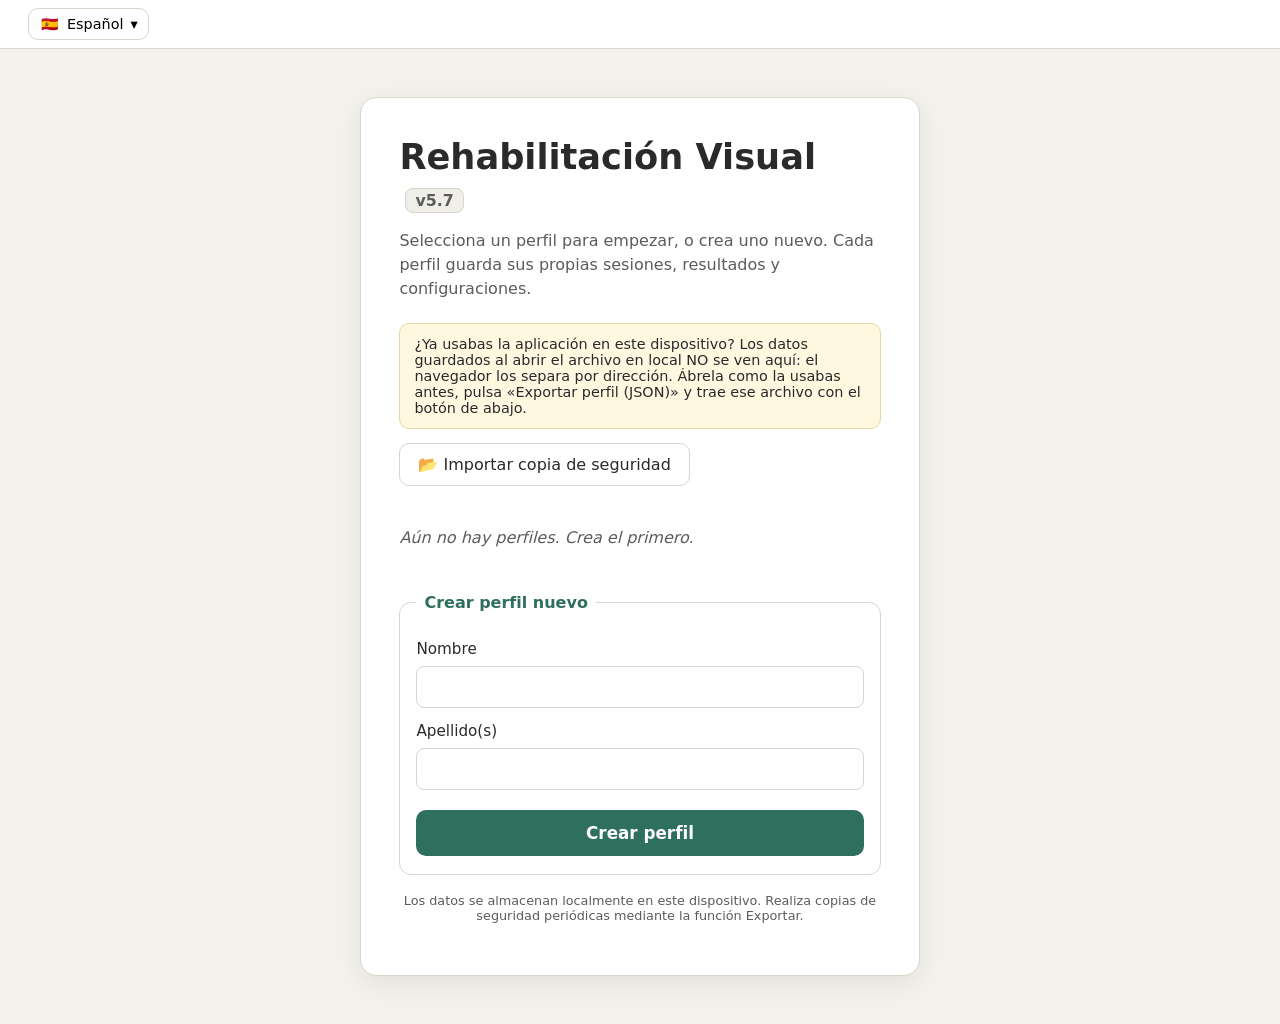
==== index.html @ 8d1050fa "Add files via upload" ====
<!DOCTYPE html>
<html lang="es">
<head>
  <meta charset="UTF-8" />
  <meta name="viewport" content="width=device-width, initial-scale=1.0, maximum-scale=1.0, user-scalable=no" />
  <title>Rehabilitación Visual</title>
  <!-- Instalación como aplicación. Solo tienen efecto si la página se sirve
       desde http(s); con el archivo abierto en local se ignoran sin ruido. -->
  <link rel="manifest" href="manifest.webmanifest" />
  <meta name="theme-color" content="#0f6b53" />
  <meta name="mobile-web-app-capable" content="yes" />
  <meta name="apple-mobile-web-app-capable" content="yes" />
  <link rel="apple-touch-icon" href="icon.svg" />
  <script>
    /* Reportero de errores TEMPRANO: se define antes que el script principal,
       así captura incluso errores de sintaxis de ese script en navegadores
       antiguos y los muestra en pantalla (en el móvil no se ve la consola). */
    window.__showFatal = function (msg) {
      var bar = document.getElementById("err-bar");
      if (!bar) {
        bar = document.createElement("div");
        bar.id = "err-bar";
        bar.style.cssText = "position:fixed;left:0;right:0;bottom:0;z-index:99999;" +
          "background:#c0392b;color:#fff;font:13px system-ui;padding:10px 14px;white-space:pre-wrap";
        (document.body || document.documentElement).appendChild(bar);
      }
      bar.textContent = "Error: " + msg;
    };
    window.onerror = function (message, source, lineno, colno) {
      window.__showFatal(message + " [línea " + lineno + (colno ? ":" + colno : "") + "]");
      return false;
    };
    // Si el JavaScript se ejecuta, retira el aviso "JS desactivado".
    document.addEventListener("DOMContentLoaded", function () {
      var jc = document.getElementById("js-check");
      if (jc && jc.parentNode) jc.parentNode.removeChild(jc);
    });
</script>
  <style>
/* =====================================================================
   Rehabilitación Visual — estilos
   Todo se dimensiona de forma proporcional (vw/vh/%) para adaptarse a
   cualquier resolución o proporción de pantalla, sin píxeles fijos en la
   zona de ejercicio.
   ===================================================================== */

:root {
  /* Fondo claro pero suave, sin iluminación excesiva, para no fatigar la vista */
  --bg-exercise: #ece9e1;
  --bg-ui: #f4f2ec;
  --panel: #ffffff;
  --ink: #2a2a2a;
  --ink-soft: #5c5c5c;
  --accent: #2f6f5e;
  --accent-ink: #ffffff;
  --ok: #2e7d32;
  --fail: #c0392b;
  --border: #d9d5cb;
  --shadow: 0 8px 30px rgba(0, 0, 0, 0.08);
}

* { box-sizing: border-box; }

html, body {
  margin: 0;
  padding: 0;
  height: 100%;
  font-family: system-ui, -apple-system, "Segoe UI", Roboto, sans-serif;
  color: var(--ink);
  background: var(--bg-ui);
  -webkit-tap-highlight-color: transparent;
}

/* ---------- Gestión de pantallas ---------- */
.screen { display: none; min-height: 100vh; }
.screen.active { display: block; }

#screen-config, #screen-result, #screen-history, #screen-detail,
#screen-profiles, #screen-menu, #screen-b2-config, #screen-b2-result,
#screen-b2-history, #screen-b2-detail {
  display: none;
  padding: clamp(16px, 4vw, 48px);
}
#screen-config.active, #screen-result.active,
#screen-history.active, #screen-detail.active,
#screen-profiles.active, #screen-menu.active, #screen-b2-config.active,
#screen-b2-result.active, #screen-b2-history.active, #screen-b2-detail.active {
  display: flex;
  justify-content: center;
  align-items: flex-start;
}

/* ---------- Accesibilidad: foco visible con teclado ---------- */
button:focus-visible, input:focus-visible, select:focus-visible,
.profile-card:focus-visible, .history-row:focus-visible {
  outline: 3px solid var(--accent); outline-offset: 2px;
}

/* ---------- Barra superior con el usuario activo ---------- */
.topbar {
  position: sticky; top: 0; z-index: 20;
  display: flex; justify-content: space-between; align-items: center; gap: 10px;
  padding: 8px clamp(12px, 3vw, 28px);
  background: var(--panel); border-bottom: 1px solid var(--border);
  font-size: 0.92rem;
}
.topbar-actions { display: flex; gap: 8px; }
.topbar-actions .ghost { padding: 7px 12px; font-size: 0.85rem; }

/* ---------- Selector de perfiles ---------- */
.profile-list { display: flex; flex-direction: column; gap: 10px; margin-bottom: 18px; }
.profile-card {
  display: flex; justify-content: space-between; align-items: center; gap: 10px;
  border: 1px solid var(--border); border-radius: 12px; padding: 14px 16px;
  background: #fff; cursor: pointer; transition: background 0.12s;
}
.profile-card:hover { background: #f6f9f7; border-color: var(--accent); }
.profile-card .p-name { font-weight: 700; font-size: 1.05rem; }
.profile-card .p-meta { font-size: 0.78rem; color: var(--ink-soft); }
.profile-card .p-actions { display: flex; gap: 6px; }
.profile-card .p-actions button {
  border: 1px solid var(--border); background: #fff; border-radius: 8px;
  padding: 6px 10px; font-size: 0.9rem;
}
input[type="text"] {
  padding: 11px 12px; border: 1px solid var(--border); border-radius: 8px;
  font-size: 1rem; color: var(--ink); background: #fff; width: 100%;
}
.legacy-notice {
  background: #fff7e0; border: 1px solid #e8d9a0; border-radius: 10px;
  padding: 12px 14px; font-size: 0.9rem; margin-bottom: 14px;
}

/* ---------- Menú de bloques ---------- */
.block-cards { display: grid; grid-template-columns: repeat(auto-fit, minmax(260px, 1fr)); gap: 16px; }
.block-card {
  border: 1px solid var(--border); border-radius: 14px; padding: 18px;
  background: #faf9f5;
}
.block-card h2 { margin: 0 0 6px; }
.block-card h2 small { display: block; font-size: 0.6em; color: var(--accent); font-weight: 600; }
.block-card p { color: var(--ink-soft); font-size: 0.9rem; line-height: 1.45; }

/* ---------- Bloque 2: ejercicio ---------- */
.b2-stage { cursor: default; }
.b2-fixation.cross { background: transparent; border-radius: 0; box-shadow: none; }
.b2-fixation.cross::before, .b2-fixation.cross::after {
  content: ""; position: absolute; background: #111; left: 50%; top: 50%;
  box-shadow: 0 0 0 0.25vmin rgba(255,255,255,0.9);
}
.b2-fixation.cross::before { width: 16%; height: 100%; transform: translate(-50%, -50%); }
.b2-fixation.cross::after  { width: 100%; height: 16%; transform: translate(-50%, -50%); }
.b2-fixation {
  position: absolute; left: 50%; top: 50%; transform: translate(-50%, -50%);
  border-radius: 50%; background: #111; z-index: 2; pointer-events: none;
  box-shadow: 0 0 0 0.5vmin rgba(255,255,255,0.85), 0 0 0 0.8vmin rgba(0,0,0,0.55);
}
.b2-letter {
  position: absolute; transform: translate(-50%, -50%);
  font-weight: 800; color: #1c1c1c; line-height: 1;
  user-select: none; -webkit-user-select: none; cursor: pointer;
  padding: 0.2em; border-radius: 0.25em; z-index: 1;
  font-family: "Segoe UI", Verdana, system-ui, sans-serif;
}
.b2-letter.flash-ok { color: var(--ok); text-decoration: underline; }
.b2-letter.flash-fail { color: var(--fail); }
.b2-written {
  position: absolute; left: 50%; top: 7%; transform: translateX(-50%);
  font-size: clamp(1.2rem, 4vmin, 2.2rem); font-weight: 800; color: var(--accent);
  background: rgba(255,255,255,0.85); border-radius: 10px; padding: 4px 16px;
  z-index: 7; pointer-events: none; letter-spacing: 2px;
}
.b2-controls {
  position: fixed; top: 0; right: 0; z-index: 8;
  display: flex; gap: 6px; padding: 8px;
}
/* La banda del B2 es algo más fina para restar poco espacio a las letras. */
#b2-skip-frame { --frame: clamp(44px, 8vmin, 92px); }
#b2-skip-frame .skip-label { font-size: clamp(0.62rem, 1.5vw, 0.9rem); }
.b2-controls .ghost { padding: 8px 12px; font-size: 0.85rem; opacity: 0.85; }
.b2-hud { z-index: 5; }

/* Teclado en pantalla de la modalidad por voz: respuesta alternativa cuando
   el micrófono no está disponible (imprescindible en móvil, sin teclado). */
.b2-keypad {
  position: fixed; left: 0; right: 0; bottom: 0;
  /* Una sola fila que ocupa TODO el ancho: en apaisado las 27 teclas se
     reparten la pantalla y quedan lo más grandes posible. */
  display: flex; flex-wrap: nowrap; gap: 0.3vw;
  padding: 0.4vh 0.3vw calc(0.4vh + env(safe-area-inset-bottom, 0px));
  background: rgba(255,255,255,0.96);
  border-top: 2px solid var(--border);
  z-index: 6;
}
.b2-keypad button {
  flex: 1 1 0; min-width: 0;          /* reparto exacto del ancho disponible */
  padding: 0.45em 0;
  font-size: min(2.6vw, 6.5vh, 2.4rem);
  font-weight: 800; line-height: 1.1;
  border: 1px solid var(--border); border-radius: 8px;
  background: #fff; color: var(--ink); cursor: pointer;
}
.b2-keypad button:active { background: var(--accent); color: #fff; }

/* Estado del permiso de micrófono y guía para desbloquearlo */
.mic-state {
  display: flex; align-items: center; gap: 8px; font-weight: 700;
  padding: 10px 12px; border-radius: 8px; margin: 10px 0;
  border: 1px solid var(--border); background: #f4f2ec;
}
.mic-state.ok { background: #e7f4ee; border-color: var(--ok); color: var(--ok); }
.mic-state.no { background: #fdeceb; border-color: var(--fail); color: var(--fail); }
.mic-howto {
  background: #fffbe9; border: 1px solid #e2d9b0; border-radius: 8px;
  padding: 12px 14px; margin: 4px 0 10px; font-size: 0.92rem; line-height: 1.55;
}
.mic-howto ol { margin: 8px 0 0; padding-left: 22px; }
.mic-howto li { margin-bottom: 6px; }
.mic-howto b { color: var(--accent); }

/* Informe de diagnóstico del micrófono */
.mic-report {
  white-space: pre-wrap; word-break: break-word; font-size: 0.82rem;
  background: #f4f2ec; border: 1px solid var(--border); border-radius: 8px;
  padding: 10px 12px; margin: 10px 0 0; line-height: 1.5; color: var(--ink);
  max-height: 46vh; overflow: auto;
}

/* Entrenamiento de voz local */
.vt-letter {
  font-size: clamp(3.5rem, 18vmin, 9rem); font-weight: 800; line-height: 1;
  text-align: center; margin: 10px 0 4px; color: var(--ink);
}
.vt-say { text-align: center; font-size: 1.1rem; color: var(--accent); font-weight: 700; }
.vt-state {
  text-align: center; margin: 14px 0; font-size: 1.05rem; min-height: 1.6em;
  font-weight: 600;
}
.vt-state.listen { color: var(--accent); }
.vt-state.saved { color: var(--ok); }
.vt-state.warn { color: var(--fail); }
.vt-level {
  height: 14px; border-radius: 7px; background: var(--border);
  overflow: hidden; margin: 8px auto; max-width: 420px;
}
.vt-level i { display: block; height: 100%; width: 0; background: var(--accent); }
.vt-grid {
  display: flex; flex-wrap: wrap; gap: 6px; justify-content: center; margin: 14px 0;
}
.vt-grid span {
  min-width: 2.1em; padding: 4px 6px; text-align: center; border-radius: 5px;
  border: 1px solid var(--border); font-weight: 700; font-size: 0.9rem;
}
.vt-grid span.done { background: var(--ok); color: #fff; border-color: var(--ok); }
.vt-grid span.cur { outline: 3px solid var(--accent); }


/* ---------- Estadísticas por letra ---------- */
.letter-stats { overflow-x: auto; }
.letter-stats table { width: 100%; border-collapse: collapse; font-size: 0.88rem; }
.letter-stats th, .letter-stats td {
  border-bottom: 1px solid var(--border); padding: 8px 10px; text-align: center;
}
.letter-stats th { color: var(--accent); font-weight: 700; }
.letter-stats td.l { font-weight: 800; font-size: 1.05rem; }

/* ---------- Paneles de UI ---------- */
.panel {
  background: var(--panel);
  border: 1px solid var(--border);
  border-radius: 16px;
  box-shadow: var(--shadow);
  padding: clamp(20px, 3vw, 40px);
  width: 100%;
  max-width: 560px;
}
.panel.wide { max-width: 960px; }

h1 { font-size: clamp(1.6rem, 3vw, 2.2rem); margin: 0 0 0.3em; }
h2 { font-size: clamp(1.4rem, 2.5vw, 1.9rem); margin: 0 0 0.4em; }
h3 { margin: 1.4em 0 0.3em; }
.subtitle { color: var(--ink-soft); line-height: 1.5; margin: 0 0 1.4em; }
.hint-text { color: var(--ink-soft); font-size: 0.8rem; }

fieldset {
  border: 1px solid var(--border);
  border-radius: 12px;
  margin: 0 0 18px;
  padding: 14px 16px 18px;
}
legend { font-weight: 600; padding: 0 8px; color: var(--accent); }

.field { display: flex; flex-direction: column; gap: 8px; margin: 14px 0; }
.field > span { font-size: 0.95rem; }
.field-inline { display: flex; align-items: center; gap: 10px; margin: 12px 0; }

input[type="range"] { width: 100%; accent-color: var(--accent); }
select {
  padding: 10px 12px; border-radius: 8px; border: 1px solid var(--border);
  background: #fff; font-size: 1rem; color: var(--ink);
}
output { font-weight: 600; color: var(--accent); }
kbd {
  background: #efeee9; border: 1px solid var(--border); border-bottom-width: 2px;
  border-radius: 6px; padding: 1px 7px; font-size: 0.85em; font-family: inherit;
}

/* Insignia de versión */
.ver {
  font-size: 0.45em; font-weight: 700; color: var(--ink-soft);
  background: #efeee9; border: 1px solid var(--border); border-radius: 8px;
  padding: 2px 9px; vertical-align: middle; margin-left: 6px; white-space: nowrap;
}

/* Cuenta atrás antes del primer estímulo (da tiempo a fijar la mirada).
   Insignia oscura con número blanco: contrasta con el fondo claro y no se
   confunde con los elementos del ejercicio (cruz/estímulos/letras). */
.countdown {
  position: absolute; left: 50%; top: 24%;
  transform: translate(-50%, -50%);
  width: clamp(84px, 20vmin, 150px); height: clamp(84px, 20vmin, 150px);
  display: flex; align-items: center; justify-content: center;
  border-radius: 50%;
  background: rgba(20, 24, 40, 0.85);
  border: 0.6vmin solid #fff;
  box-shadow: 0 4px 24px rgba(0, 0, 0, 0.35);
  font-size: clamp(2.6rem, 11vmin, 5.5rem); font-weight: 800;
  color: #fff; z-index: 5; pointer-events: none;
}

/* Selector de idioma (botón + panel con buscador) */
.topbar-left { display: flex; align-items: center; gap: 12px; }
.lang-sel { position: relative; }
.lang-btn {
  display: inline-flex; align-items: center; gap: 7px;
  border: 1px solid var(--border); background: #fff; border-radius: 10px;
  padding: 7px 10px; font-size: 0.9rem;
}
.flag { width: 21px; height: 14px; display: inline-flex; align-items: center;
  justify-content: center; font-size: 14px; line-height: 1; }
.flag img { width: 21px; height: 14px; border-radius: 2px; display: block;
  border: 0.5px solid rgba(0,0,0,0.15); }
.lang-panel {
  position: absolute; top: calc(100% + 6px); left: 0; z-index: 50;
  width: min(320px, 86vw); max-height: min(430px, 70vh);
  background: #fff; border: 1px solid var(--border); border-radius: 12px;
  box-shadow: var(--shadow); display: flex; flex-direction: column; overflow: hidden;
}
.lang-search {
  margin: 8px; padding: 9px 12px; border: 1px solid var(--border);
  border-radius: 8px; font-size: 0.95rem;
}
.lang-list { overflow-y: auto; padding: 0 6px 8px; }
.lang-item {
  display: flex; align-items: center; gap: 10px; width: 100%;
  padding: 9px 10px; border: none; background: none; border-radius: 8px;
  font-size: 0.95rem; text-align: left; cursor: pointer;
}
.lang-item:hover, .lang-item.sel { background: #eef5f2; }
.lang-item .li-partial { margin-left: auto; font-size: 0.7rem; color: var(--ink-soft); }

/* Controles de pausa del Bloque 1 (mismos que B2) */
.b1-controls {
  position: fixed; top: 0; right: 0; z-index: 8;
  display: flex; gap: 6px; padding: 8px;
}
.b1-controls .ghost { padding: 8px 12px; font-size: 0.85rem; opacity: 0.85; }

/* Panel de distancia recomendada */
.dist-reco {
  background: linear-gradient(135deg, #eef5f2, #f7faf8);
  border: 1px solid #cfe3db; border-radius: 12px;
  padding: 14px 16px; margin-bottom: 14px;
}
.dist-reco .big {
  font-size: clamp(1.2rem, 3vw, 1.6rem); font-weight: 800; color: var(--accent);
  display: flex; align-items: center; gap: 8px;
}
.dist-reco .fov { margin-top: 4px; font-size: 0.92rem; color: var(--ink); }
.dist-reco .why { margin-top: 6px; font-size: 0.82rem; color: var(--ink-soft); line-height: 1.45; }

/* Selectores de color */
.color-grid {
  display: grid; grid-template-columns: repeat(auto-fit, minmax(120px, 1fr)); gap: 12px;
}
.color-field {
  display: flex; flex-direction: column; align-items: center; gap: 6px;
  font-size: 0.82rem; text-align: center; color: var(--ink-soft);
}
.color-field input[type="color"] {
  width: 100%; height: 42px; border: 1px solid var(--border); border-radius: 8px;
  background: #fff; cursor: pointer; padding: 2px;
}

/* ---------- Botones ---------- */
button { font: inherit; cursor: pointer; border-radius: 10px; }
button.primary {
  background: var(--accent); color: var(--accent-ink); border: none;
  padding: 13px 22px; font-size: 1.05rem; font-weight: 600; width: 100%;
  margin-top: 6px;
}
button.primary:hover { filter: brightness(1.06); }
button.ghost {
  background: #fff; border: 1px solid var(--border); padding: 11px 18px; color: var(--ink);
}
button.ghost:hover { background: #faf9f5; }
button.ghost.danger { color: var(--fail); border-color: #e6c3bd; }
button.link {
  background: none; border: none; color: var(--accent); text-decoration: underline;
  padding: 12px 0 0; width: 100%; font-size: 0.98rem;
}

/* ---------- Zona de ejercicio ---------- */
.stage {
  position: relative;
  width: 100vw;
  height: 100vh;
  background: var(--bg-exercise);
  overflow: hidden;
  touch-action: none;              /* evita scroll/zoom al tocar */
  cursor: none;                    /* ocultamos el cursor del SO: dibujamos el nuestro */
}

/* Figura central: cruz construida con pseudo-elementos; color por variable */
.fixation {
  position: absolute;
  left: 50%; top: 50%;
  transform: translate(-50%, -50%);
  pointer-events: none;
  z-index: 2;
}
.fixation.cross::before,
.fixation.cross::after {
  content: ""; position: absolute; background: var(--fix-color, #000); left: 50%; top: 50%;
}
.fixation.cross::before { width: 14%; height: 100%; transform: translate(-50%, -50%); }
.fixation.cross::after  { width: 100%; height: 14%; transform: translate(-50%, -50%); }
.fixation.dot { background: var(--fix-color, #000); border-radius: 50%; }

/* Estímulos periféricos (persisten hasta el final) */
.stimulus {
  position: absolute;
  transform: translate(-50%, -50%);
  z-index: 1;
  pointer-events: none;
  display: flex; align-items: center; justify-content: center;
}
.stimulus.circle { background: var(--stim-color, #d62828); border-radius: 50%; }
.stimulus.x { color: var(--stim-color, #d62828); font-weight: 700; line-height: 1; }

/* Gomets colocados por el usuario (persisten, opacos) */
.gomet {
  position: absolute;
  transform: translate(-50%, -50%);
  border-radius: 50%;
  background: var(--gomet-color, #1f6feb);
  z-index: 3;
  pointer-events: none;
}

/* Cursor: aro semitransparente que sigue al puntero (solo modo PC) */
.cursor-ring {
  position: absolute;
  transform: translate(-50%, -50%);
  border-radius: 50%;
  border: 0.35vmin solid var(--cursor-color, #ff8c00);
  background: color-mix(in srgb, var(--cursor-color, #ff8c00) 22%, transparent);
  z-index: 4;
  pointer-events: none;
  left: -100px; top: -100px;
}

/* Franja "No la veo": un único marco alrededor de TODO el borde de la pantalla.
   Aparece tras un tiempo y se activa con doble clic / doble toque en cualquier
   punto de la franja. El centro queda libre para marcar si se percibe la X. */
.skip-frame {
  position: fixed; inset: 0; z-index: 2; pointer-events: none;
  --frame: clamp(58px, 12vmin, 128px);
  animation: skip-in 0.28s ease;
}
.skip-edge {
  position: fixed; pointer-events: none;   /* solo visual: el toque lo gestiona el ejercicio */
  color: var(--accent);
  display: flex; align-items: center; justify-content: center;
  background: rgba(255, 255, 255, 0.48);   /* translúcida clara: no oculta los estímulos */
  box-shadow: inset 0 0 0 2px rgba(47, 111, 94, 0.45);
  animation: skip-glow 1.8s ease-in-out infinite;
}
.skip-edge.top    { top: 0;    left: 0; right: 0; height: var(--frame); }
.skip-edge.bottom { bottom: 0; left: 0; right: 0; height: var(--frame); }
.skip-edge.left   { left: 0;  top: var(--frame); bottom: var(--frame); width: var(--frame); }
.skip-edge.right  { right: 0; top: var(--frame); bottom: var(--frame); width: var(--frame); }

.skip-label {
  display: flex; align-items: center; gap: 10px;
  font-weight: 800; letter-spacing: 0.6px; text-transform: uppercase;
  font-size: clamp(0.72rem, 1.8vw, 0.98rem);
  text-shadow: 0 1px 2px rgba(255, 255, 255, 0.8);
}
.skip-ico {
  display: inline-flex; align-items: center; justify-content: center;
  width: 1.7em; height: 1.7em; border-radius: 50%;
  background: rgba(47, 111, 94, 0.12);
  border: 1.5px solid rgba(47, 111, 94, 0.6);
  font-size: 1.05em; font-weight: 700;
}
/* En los laterales el texto se escribe en vertical */
.skip-edge.left .skip-label,
.skip-edge.right .skip-label { writing-mode: vertical-rl; }
.skip-edge.left .skip-label { transform: rotate(180deg); }

@keyframes skip-in { from { opacity: 0; } to { opacity: 1; } }
@keyframes skip-glow {
  0%, 100% { filter: brightness(1); }
  50%      { filter: brightness(1.12); }
}

/* HUD del ejercicio */
.hud {
  position: fixed; left: 0; bottom: 0; width: 100%;
  display: flex; justify-content: space-between; align-items: center;
  padding: 10px clamp(12px, 3vw, 28px);
  font-size: 0.85rem; color: var(--ink-soft);
  background: linear-gradient(to top, rgba(236,233,225,0.95), rgba(236,233,225,0));
  pointer-events: none;
  z-index: 5;
}
#hud-progress { font-weight: 700; color: var(--ink); }

/* Aviso para girar a horizontal antes de empezar (móvil/táctil en vertical) */
.rotate-gate {
  position: fixed; inset: 0; z-index: 8;
  display: flex; align-items: center; justify-content: center;
  background: var(--bg-ui); padding: 24px;
}
.rotate-card {
  background: var(--panel); border: 1px solid var(--border); border-radius: 16px;
  box-shadow: var(--shadow); padding: 28px 24px; max-width: 420px; text-align: center;
}
.rotate-ico {
  font-size: 3rem; color: var(--accent); line-height: 1;
  animation: rotate-spin 2.4s ease-in-out infinite;
}
@keyframes rotate-spin { 0%,70%,100% { transform: rotate(0); } 85% { transform: rotate(90deg); } }
.rotate-card h2 { margin: 12px 0 6px; }
.rotate-card p { color: var(--ink-soft); line-height: 1.5; margin: 0 0 18px; }
.rotate-actions { display: flex; gap: 10px; justify-content: center; flex-wrap: wrap; }

.cam-preview {
  position: fixed; right: 14px; top: 14px;
  width: clamp(120px, 18vw, 220px); aspect-ratio: 4/3;
  border-radius: 10px; border: 2px solid #fff; box-shadow: var(--shadow);
  object-fit: cover; z-index: 7; background: #000;
}
.hidden { display: none !important; }

/* ---------- Dashboard (resultado y detalle) ---------- */
.dash-stats {
  display: grid; grid-template-columns: repeat(auto-fit, minmax(120px, 1fr));
  gap: 12px; margin-bottom: 18px;
}
.stat-card {
  background: #faf9f5; border: 1px solid var(--border); border-radius: 12px;
  padding: 14px 16px; text-align: center;
}
.stat-card .num { font-size: 1.5rem; font-weight: 700; color: var(--accent); }
.stat-card .lbl { font-size: 0.78rem; color: var(--ink-soft); }

.dash-map {
  position: relative; width: 100%; aspect-ratio: 16 / 9;
  border: 1px solid var(--border); border-radius: 12px; overflow: hidden;
  margin-bottom: 8px;
}
.dash-map svg { position: absolute; inset: 0; width: 100%; height: 100%; }
.dash-map .map-center {
  position: absolute; left: 50%; top: 50%; transform: translate(-50%,-50%);
  width: 3%; aspect-ratio: 1; pointer-events: none; z-index: 3;
}
.dash-map .map-center.cross::before, .dash-map .map-center.cross::after {
  content:""; position:absolute; background: var(--fix-color,#000); left:50%; top:50%;
}
.dash-map .map-center.cross::before { width:16%; height:100%; transform:translate(-50%,-50%); }
.dash-map .map-center.cross::after  { width:100%; height:16%; transform:translate(-50%,-50%); }
.dash-map .map-center.dot { border-radius:50%; background: var(--fix-color,#000); }

.map-stim, .map-gomet {
  position: absolute; transform: translate(-50%,-50%);
  display:flex; align-items:center; justify-content:center;
  font-size: clamp(0.55rem, 1.3vw, 0.85rem); font-weight: 700;
}
.map-stim { z-index: 2; }
.map-stim.x { color: var(--stim-color,#d62828); }
.map-stim.circle { width: 2.6%; aspect-ratio:1; border-radius:50%; background: var(--stim-color,#d62828); }
.map-gomet {
  z-index: 4; width: 3.4%; aspect-ratio:1; border-radius:50%;
  background: color-mix(in srgb, var(--gomet-color,#1f6feb) 80%, transparent);
  border: 1.5px solid #fff; cursor: pointer; color:#fff;
}
.map-line { stroke-width: 0.5; fill: none; }
.map-line.ok { stroke: var(--ok); }
.map-line.fail { stroke: var(--fail); }
.legend { display:flex; flex-wrap:wrap; gap:14px; font-size:0.82rem; color:var(--ink-soft); margin:6px 0 18px; }
.legend span { display:inline-flex; align-items:center; gap:6px; }
.swatch { width:12px; height:12px; border-radius:3px; display:inline-block; }

.review-actions { display: flex; flex-wrap: wrap; gap: 10px; margin-top: 8px; }
.review-actions .primary { width: auto; flex: 1 1 180px; }

/* ---------- Historial ---------- */
.history-summary {
  display: grid; grid-template-columns: repeat(auto-fit, minmax(130px, 1fr));
  gap: 12px; margin-bottom: 18px;
}
.chart-wrap { width: 100%; overflow-x: auto; }
#evolution-chart { width: 100%; height: auto; max-width: 100%; }

.error-heatmap {
  position: relative; width: 100%; aspect-ratio: 16 / 9;
  border: 1px solid var(--border); border-radius: 12px; overflow: hidden;
  background: #faf9f5; display: grid;
}
.heat-cell { border: 0.5px solid rgba(0,0,0,0.04); }

/* Selector de mapa (acumulado / sesión) */
.heat-toggle { display: flex; flex-wrap: wrap; gap: 8px; margin: 8px 0 10px; }
.seg {
  border: 1px solid var(--border); background: #fff; color: var(--ink);
  padding: 8px 14px; border-radius: 8px; font-size: 0.9rem; font-weight: 600;
}
.seg.active { background: var(--accent); color: #fff; border-color: var(--accent); }
.heatmap-pair { display: grid; grid-template-columns: 1fr 1fr; gap: 14px; }
.heatmap-cap { font-size: 0.85rem; color: var(--ink-soft); font-weight: 600; margin-bottom: 6px; }
@media (max-width: 560px) { .heatmap-pair { grid-template-columns: 1fr; } }

.history-list { margin-top: 8px; }
.history-row {
  display: flex; justify-content: space-between; align-items: center; gap: 12px;
  padding: 12px 12px; border: 1px solid var(--border); border-radius: 10px;
  margin-bottom: 8px; font-size: 0.92rem; cursor: pointer; background:#fff;
  transition: background 0.12s;
}
.history-row:hover { background: #f6f9f7; border-color: var(--accent); }
.history-row .pct { font-weight: 700; }
.history-row .go { color: var(--accent); font-size: 0.85rem; }
.history-row .row-del {
  border: 1px solid #e6c3bd; background: #fff; color: var(--fail);
  border-radius: 8px; padding: 6px 10px; font-size: 0.9rem; line-height: 1;
}
.history-row .row-del:hover { background: #fbecea; }
.empty { color: var(--ink-soft); font-style: italic; padding: 12px 0; }

</style>
</head>
<body>
  <!-- Aviso que solo permanece visible si el navegador NO ejecuta JavaScript
       (p. ej. al abrir el archivo con un visor en lugar de con Chrome). -->
  <div id="js-check" style="position:fixed;left:0;right:0;top:0;z-index:99999;background:#b8860b;color:#fff;font:14px system-ui;padding:12px 16px;">
    ⚠ Este visor no está ejecutando JavaScript. Abre el archivo <b>index.html</b> con <b>Google Chrome</b> (Menú ⋮ → “Abrir con” → Chrome).
  </div>

  <!-- ===================== BARRA SUPERIOR (usuario activo) ===================== -->
  <header id="topbar" class="topbar hidden">
    <span class="topbar-left">
      <span id="lang-sel" class="lang-sel">
        <button type="button" id="lang-btn" class="lang-btn" aria-haspopup="listbox">
          <span id="lang-cur-flag" class="flag"></span>
          <span id="lang-cur-name">Español</span> ▾
        </button>
        <div id="lang-panel" class="lang-panel hidden" role="listbox">
          <input type="text" id="lang-search" class="lang-search" data-i18n-ph="lang.search" placeholder="Buscar idioma…" autocomplete="off" />
          <div id="lang-list" class="lang-list"></div>
        </div>
      </span>
      <span class="topbar-user" id="topbar-user">👤 <b id="topbar-name">—</b></span>
    </span>
    <span class="topbar-actions" id="topbar-actions">
      <button type="button" id="topbar-menu" class="ghost" data-i18n="nav.menu">Menú</button>
      <button type="button" id="topbar-switch" class="ghost" data-i18n="nav.switch">Cambiar de usuario</button>
    </span>
  </header>

  <!-- ===================== PANTALLA: SELECTOR DE PERFILES ===================== -->
  <section id="screen-profiles" class="screen active">
    <div class="panel">
      <h1>Rehabilitación Visual <span class="ver">v5.7</span></h1>
      <p class="subtitle">Selecciona un perfil para empezar, o crea uno nuevo.
        Cada perfil guarda sus propias sesiones, resultados y configuraciones.</p>
      <div id="legacy-notice" class="legacy-notice hidden"></div>
      <div id="restore-box" class="legacy-notice hidden"></div>
      <div class="review-actions" style="margin-bottom:14px">
        <button type="button" id="pf-import" class="ghost">📂 Importar copia de seguridad</button>
      </div>
      <div id="profile-list" class="profile-list"></div>
      <fieldset>
        <legend>Crear perfil nuevo</legend>
        <form id="profile-form">
          <label class="field"><span>Nombre</span>
            <input type="text" id="pf-first" required maxlength="40" autocomplete="off" /></label>
          <label class="field"><span>Apellido(s)</span>
            <input type="text" id="pf-last" required maxlength="60" autocomplete="off" /></label>
          <button type="submit" class="primary">Crear perfil</button>
        </form>
      </fieldset>
      <p class="hint-text" style="text-align:center">Los datos se almacenan localmente en este
        dispositivo. Realiza copias de seguridad periódicas mediante la función Exportar.</p>
    </div>
  </section>

  <!-- ===================== PANTALLA: MENÚ DE BLOQUES ===================== -->
  <section id="screen-menu" class="screen">
    <div class="panel wide">
      <h1>Menú de ejercicios</h1>
      <p class="subtitle" id="menu-greeting"></p>
      <div id="menu-overview" class="history-summary"></div>
      <div class="block-cards">
        <div class="block-card">
          <h2>Bloque 1 <small>Estímulos y gomets</small></h2>
          <p>Fija la mirada en la figura central y marca los estímulos periféricos
             (X o puntos) con clic o toque.</p>
          <div class="review-actions">
            <button type="button" id="menu-b1-start" class="primary">Configurar y comenzar</button>
            <button type="button" id="menu-b1-history" class="ghost">Historial</button>
          </div>
        </div>
        <div class="block-card">
          <h2>Bloque 2 <small>Letras</small></h2>
          <p>Mantén la mirada en el punto central y localiza letras por la pantalla:
             búsqueda de letras o formación de palabras, con instrucción por voz.</p>
          <div class="review-actions">
            <button type="button" id="menu-b2-start" class="primary">Configurar y comenzar</button>
            <button type="button" id="menu-b2-history" class="ghost">Historial</button>
          </div>
        </div>
      </div>
      <div class="review-actions" style="margin-top:18px">
        <button type="button" id="menu-export" class="ghost">Exportar perfil (JSON)</button>
        <button type="button" id="menu-import" class="ghost">Importar copia</button>
        <button type="button" id="menu-switch" class="ghost">Cambiar de usuario</button>
      </div>
      <p class="hint-text" style="text-align:center;margin-top:14px">Los datos se almacenan
        localmente en este dispositivo. Estos ejercicios no constituyen un diagnóstico clínico.</p>
    </div>
  </section>

  <!-- ===================== PANTALLA: CONFIGURACIÓN (BLOQUE 1) ===================== -->
  <section id="screen-config" class="screen">
    <div class="panel">
      <h1>Bloque 1 <span class="ver">Estímulos y gomets</span></h1>
      <p class="subtitle">
        Fija la mirada en la figura central. Cuando percibas un estímulo en la
        periferia, márcalo: en PC con un <strong>clic</strong> y en pantallas
        táctiles <strong>tocando</strong> el lugar. Aparecerá un círculo (gomet
        digital) y pasarás al siguiente estímulo.
      </p>

      <form id="config-form">
        <fieldset>
          <legend>Distancia de uso recomendada</legend>
          <div id="dist-reco" class="dist-reco"></div>
          <label class="field">
            <span>Diagonal real de tu pantalla: <output id="out-screen-diag">—</output> ″</span>
            <input type="range" id="cfg-screen-diag" min="3" max="32" step="0.1" value="6.5" />
            <small class="hint-text">Detectada de forma aproximada. <b>Ajústala</b> al tamaño real de tu pantalla (en pulgadas) para que la recomendación sea precisa.</small>
          </label>
        </fieldset>

        <fieldset>
          <legend>Estímulos</legend>

          <label class="field">
            <span>Número de estímulos: <output id="out-count">15</output></span>
            <input type="range" id="cfg-count" min="1" max="60" value="15" />
          </label>

          <label class="field">
            <span>Forma del estímulo</span>
            <select id="cfg-stim-shape">
              <option value="x">Equis (✕)</option>
              <option value="circle">Círculo de control</option>
            </select>
          </label>

          <label class="field">
            <span>Tamaño del estímulo: <output id="out-stim-size">4.0</output>%</span>
            <input type="range" id="cfg-stim-size" min="1" max="12" step="0.5" value="4" />
          </label>

          <label class="field">
            <span>Área de aparición, desde el centro: <output id="out-rad-min">0</output>%</span>
            <input type="range" id="cfg-rad-min" min="0" max="85" step="5" value="0" />
          </label>

          <label class="field">
            <span>Área de aparición, hasta la periferia: <output id="out-rad-max">100</output>%</span>
            <input type="range" id="cfg-rad-max" min="15" max="100" step="5" value="100" />
            <small class="hint-text">Anillo de trabajo: 0 % es el punto de fijación y 100 % el extremo
              de la pantalla. Se conserva siempre una anchura mínima del 15 % para que quepan todos
              los estímulos.</small>
          </label>
        </fieldset>

        <fieldset>
          <legend>Figura central (punto de fijación)</legend>

          <label class="field">
            <span>Forma central</span>
            <select id="cfg-center-shape">
              <option value="cross">Cruz</option>
              <option value="dot">Punto</option>
            </select>
          </label>

          <label class="field">
            <span>Tamaño de la figura central: <output id="out-center-size">5.0</output>%</span>
            <input type="range" id="cfg-center-size" min="1" max="15" step="0.5" value="5" />
          </label>
        </fieldset>

        <fieldset>
          <legend>Colores</legend>
          <div class="color-grid">
            <label class="color-field">
              <input type="color" id="cfg-color-center" value="#000000" />
              <span>Figura central</span>
            </label>
            <label class="color-field">
              <input type="color" id="cfg-color-stim" value="#d62828" />
              <span>Estímulo (X/círculo)</span>
            </label>
            <label class="color-field">
              <input type="color" id="cfg-color-gomet" value="#1f6feb" />
              <span>Gomet (tu marca)</span>
            </label>
            <label class="color-field">
              <input type="color" id="cfg-color-cursor" value="#ff8c00" />
              <span>Cursor</span>
            </label>
          </div>
        </fieldset>

        <fieldset>
          <legend>Interacción y marcado</legend>

          <label class="field">
            <span>Modo de interacción</span>
            <select id="cfg-mode">
              <option value="auto">Automático (detectar dispositivo)</option>
              <option value="pc">PC / ratón (cursor + clic)</option>
              <option value="touch">Táctil (tocar con el dedo)</option>
            </select>
          </label>

          <label class="field">
            <span>Exigencia de precisión: <output id="out-tolerance">Normal</output></span>
            <input type="range" id="cfg-tolerance" min="0.5" max="2.5" step="0.1" value="1.0" />
            <small class="hint-text">A mayor exigencia, menos margen entre tu marca y el estímulo para contar como acierto.</small>
          </label>

          <label class="field">
            <span>Tiempo de visualización tras marcar: <output id="out-view-time">1.5</output> s</span>
            <input type="range" id="cfg-view-time" min="0.3" max="5" step="0.1" value="1.5" />
            <small class="hint-text">Tras tu marca, la X y tu gomet siguen visibles este tiempo (para ver el resultado y retirar la mano) y luego desaparecen para dar paso a la siguiente.</small>
          </label>

          <label class="field">
            <span>Aparición aleatoria del estímulo: hasta <output id="out-isi">1.0</output> s</span>
            <input type="range" id="cfg-isi" min="0" max="3" step="0.1" value="1.0" />
            <small class="hint-text">El siguiente estímulo tarda un tiempo aleatorio en aparecer (0,3 – máx.), para evitar respuestas rítmicas por anticipación. 0 = aparición inmediata.</small>
          </label>

          <label class="field">
            <span>Mostrar franja “No la veo” tras: <output id="out-skip-delay">4</output> s</span>
            <input type="range" id="cfg-skip-delay" min="1" max="15" step="1" value="4" />
            <small class="hint-text">Aparece una franja alrededor de todo el borde de la pantalla; se activa con doble clic / doble toque en cualquier punto de ella.</small>
          </label>
        </fieldset>

        <fieldset>
          <legend>Opciones</legend>
          <label class="field-inline">
            <input type="checkbox" id="cfg-sound" checked />
            <span>Señal acústica de feedback (acierto / fallo)</span>
          </label>
          <label class="field-inline">
            <input type="checkbox" id="cfg-vibrate" checked />
            <span>Vibración de feedback (en móviles compatibles)</span>
          </label>
          <label class="field-inline">
            <input type="checkbox" id="cfg-adaptive" checked />
            <span>Adaptativo: reforzar zonas con más fallos</span>
          </label>
          <label class="field-inline">
            <input type="checkbox" id="cfg-camera" />
            <span>Supervisión por cámara (vista previa)</span>
          </label>
        </fieldset>

        <button type="submit" class="primary">Comenzar sesión</button>
      </form>

      <button type="button" id="btn-history" class="link">Ver historial y evolución</button>
      <button type="button" id="btn-b1-menu" class="link">Volver al menú</button>
    </div>
  </section>

  <!-- ===================== PANTALLA: EJERCICIO ===================== -->
  <section id="screen-exercise" class="screen">
    <div id="stage" class="stage">
      <!-- figura central, estímulos y gomets se inyectan aquí -->
      <div id="cursor-ring" class="cursor-ring hidden"></div>
      <div id="countdown" class="countdown hidden"></div>
    </div>
    <div id="skip-frame" class="skip-frame hidden" aria-label="No la veo">
      <div class="skip-edge top"><span class="skip-label"><span class="skip-ico">⊘</span>No la veo · doble toque</span></div>
      <div class="skip-edge bottom"><span class="skip-label"><span class="skip-ico">⊘</span>No la veo · doble toque</span></div>
      <div class="skip-edge left"><span class="skip-label"><span class="skip-ico">⊘</span>No la veo · doble toque</span></div>
      <div class="skip-edge right"><span class="skip-label"><span class="skip-ico">⊘</span>No la veo · doble toque</span></div>
    </div>
    <div class="b1-controls">
      <button type="button" id="b1-pause-btn" class="ghost">⏸ <span data-i18n="ex.pause">Pausa</span></button>
      <button type="button" id="b1-finish-btn" class="ghost danger">✕ <span data-i18n="ex.finish">Finalizar</span></button>
    </div>
    <div id="b1-pause-overlay" class="rotate-gate hidden">
      <div class="rotate-card">
        <div class="rotate-ico">⏸</div>
        <h2 data-i18n="ex.pausedTitle">Sesión en pausa</h2>
        <p data-i18n="ex.pausedText">Los tiempos están detenidos. Reanuda cuando estés preparado.</p>
        <div class="rotate-actions">
          <button type="button" id="b1-resume" class="primary">▶ <span data-i18n="ex.resume">Reanudar</span></button>
        </div>
      </div>
    </div>
    <div id="exercise-hud" class="hud">
      <span id="hud-progress">0 / 0</span>
      <span class="hud-hint" id="hud-hint">Marca el estímulo que percibas · <kbd>Esc</kbd> salir</span>
    </div>
    <video id="cam-preview" class="cam-preview hidden" autoplay muted playsinline></video>
    <div id="rotate-gate" class="rotate-gate hidden">
      <div class="rotate-card">
        <div class="rotate-ico">⟳</div>
        <h2>Gira el dispositivo a horizontal</h2>
        <p>Para evaluar el máximo campo visual, coloca el dispositivo en posición
           <b>horizontal</b>. La prueba empezará automáticamente al girarlo.</p>
        <div class="rotate-actions">
          <button type="button" id="btn-rotate-cancel" class="ghost">Cancelar</button>
        </div>
      </div>
    </div>
  </section>

  <!-- ===================== PANTALLA: RESULTADO (dashboard editable) ===================== -->
  <section id="screen-result" class="screen">
    <div class="panel wide">
      <h2>Resultado de la sesión</h2>
      <p class="subtitle">
        Puntuación automática según la distancia entre tu marca y cada estímulo.
        Puedes <strong>corregir</strong> cualquier juicio tocando su línea en el mapa.
      </p>
      <div id="result-dashboard"></div>
      <h3>Mapa de fallos</h3>
      <div class="heat-toggle" id="result-heat-toggle">
        <button type="button" class="seg" data-mode="one">Esta sesión</button>
        <button type="button" class="seg" data-mode="acc">Acumulado</button>
      </div>
      <div id="result-heatmap" class="error-heatmap"></div>
      <div class="review-actions">
        <button type="button" id="btn-discard" class="ghost danger">Descartar</button>
        <button type="button" id="btn-save-session" class="primary">Guardar resultados</button>
      </div>
    </div>
  </section>

  <!-- ===================== PANTALLA: HISTORIAL ===================== -->
  <section id="screen-history" class="screen">
    <div class="panel wide">
      <h2>Historial y evolución</h2>
      <div id="history-summary" class="history-summary"></div>
      <div class="chart-wrap">
        <canvas id="evolution-chart" width="800" height="280"></canvas>
      </div>
      <h3>Mapa de fallos</h3>
      <div class="heat-toggle" id="hist-heat-toggle">
        <button type="button" class="seg" data-mode="acc">Acumulado (todas)</button>
        <button type="button" class="seg" data-mode="last">Última sesión</button>
      </div>
      <p class="subtitle">Las zonas más oscuras concentran más fallos.</p>
      <div id="error-heatmap" class="error-heatmap"></div>
      <h3>Sesiones (selecciona una para ver su dashboard)</h3>
      <div id="history-list" class="history-list"></div>
      <div class="review-actions">
        <button type="button" id="btn-export" class="ghost">Exportar JSON</button>
        <button type="button" id="btn-export-csv" class="ghost">Exportar CSV</button>
        <button type="button" id="btn-import" class="ghost">Importar datos</button>
        <button type="button" id="btn-clear" class="ghost danger">Borrar historial</button>
        <button type="button" id="btn-back-config" class="primary">Volver al inicio</button>
        <input type="file" id="import-file" accept=".json,application/json" class="hidden" />
      </div>
    </div>
  </section>

  <!-- ===================== PANTALLA: DETALLE DE SESIÓN (dashboard histórico) ===================== -->
  <section id="screen-detail" class="screen">
    <div class="panel wide">
      <h2 id="detail-title">Dashboard de la sesión</h2>
      <p class="subtitle" id="detail-subtitle"></p>
      <div id="detail-dashboard"></div>
      <h3>Evolución del tiempo medio de respuesta</h3>
      <p class="subtitle">Tiempo medio por sesión, desde la primera hasta esta sesión.</p>
      <div class="chart-wrap"><canvas id="detail-time-chart" width="800" height="240"></canvas></div>
      <h3>Mapa de fallos</h3>
      <div class="heatmap-pair">
        <div>
          <div class="heatmap-cap">Esta sesión</div>
          <div id="detail-heat-one" class="error-heatmap"></div>
        </div>
        <div>
          <div class="heatmap-cap">Acumulado hasta esta sesión</div>
          <div id="detail-heat-acc" class="error-heatmap"></div>
        </div>
      </div>
      <div class="review-actions">
        <button type="button" id="btn-detail-export" class="ghost">Exportar sesión (JSON)</button>
        <button type="button" id="btn-detail-back" class="primary">Volver al historial</button>
      </div>
    </div>
  </section>

  <!-- ===================== BLOQUE 2: CONFIGURACIÓN ===================== -->
  <section id="screen-b2-config" class="screen">
    <div class="panel">
      <h1>Bloque 2 <span class="ver">Letras</span></h1>
      <p class="subtitle">Mantén la mirada en el punto central. Localiza y selecciona las
        letras utilizando la visión periférica y los movimientos de exploración indicados
        por tu profesional.</p>

      <form id="b2-config-form">
        <fieldset>
          <legend>Modalidad y nivel</legend>
          <label class="field"><span>Modalidad</span>
            <select id="b2-mode">
              <option value="letter-search">Localizar letra (instrucción por voz)</option>
              <option value="word-sequence">Formar palabra (letra a letra)</option>
              <option value="voice-letter">Decir la letra en voz alta (micrófono)</option>
            </select></label>
          <label class="field"><span>Nivel predefinido</span>
            <select id="b2-preset">
              <option value="custom">Personalizado</option>
              <option value="easy">Inicial</option>
              <option value="mid" selected>Intermedio</option>
              <option value="hard">Avanzado</option>
            </select></label>
          <label class="field"><span id="b2-count-label">Número de objetivos: <output id="b2-out-count">10</output></span>
            <input type="range" id="b2-count" min="1" max="27" value="10" /></label>
        </fieldset>

        <fieldset>
          <legend>Letras</legend>
          <label class="field"><span>Letras visibles en pantalla: <output id="b2-out-visible">18</output></span>
            <input type="range" id="b2-visible" min="6" max="27" value="18" /></label>
          <label class="field"><span>Mayúsculas / minúsculas</span>
            <select id="b2-case">
              <option value="upper">Mayúsculas</option>
              <option value="lower">Minúsculas</option>
              <option value="mixed">Mezcladas</option>
            </select></label>
          <label class="field-inline"><input type="checkbox" id="b2-enye" checked />
            <span>Incluir la letra Ñ</span></label>
          <label class="field-inline"><input type="checkbox" id="b2-reshuffle" />
            <span>Reorganizar las letras tras cada intento</span></label>
        </fieldset>

        <fieldset>
          <legend>Tamaños (progresión radial)</legend>
          <label class="field"><span>Tamaño mínimo (centro): <output id="b2-out-min">2.5</output>%</span>
            <input type="range" id="b2-min-size" min="1.5" max="6" step="0.1" value="2.5" /></label>
          <label class="field"><span>Tamaño máximo (periferia): <output id="b2-out-max">7.0</output>%</span>
            <input type="range" id="b2-max-size" min="3" max="14" step="0.5" value="7" /></label>
          <label class="field"><span>Intensidad de la progresión: <output id="b2-out-exp">1.0</output></span>
            <input type="range" id="b2-exp" min="0.5" max="2" step="0.1" value="1" />
            <small class="hint-text">&lt;1 crecen antes; &gt;1 crecen sobre todo en la periferia.</small></label>
          <label class="field"><span>Tamaño del punto central: <output id="b2-out-center">2.5</output>%</span>
            <input type="range" id="b2-center-size" min="1" max="6" step="0.5" value="2.5" /></label>
          <label class="field"><span>Zona de exclusión central: <output id="b2-out-excl">7</output>%</span>
            <input type="range" id="b2-excl" min="4" max="30" value="7" />
            <small class="hint-text">Solo protege el punto de fijación: las letras empiezan a aparecer desde cerca del centro y crecen hacia la periferia.</small></label>
        </fieldset>

        <fieldset id="b2-fs-voice">
          <legend>Decir la letra en voz alta (micrófono)</legend>
          <label class="field"><span>Tamaño de la letra: <output id="b2-out-vsize">8.0</output>%</span>
            <input type="range" id="b2-voice-size" min="2" max="20" step="0.5" value="8" /></label>
          <label class="field"><span>Tiempo visible de la letra: <output id="b2-out-vshow">0</output> s</span>
            <input type="range" id="b2-voice-show" min="0" max="20" step="1" value="0" />
            <small class="hint-text">0 = la letra permanece visible hasta que respondas.</small></label>
          <label class="field"><span>Tiempo máximo de respuesta: <output id="b2-out-vlimit">15</output> s</span>
            <input type="range" id="b2-voice-limit" min="0" max="60" step="1" value="15" />
            <small class="hint-text">0 = sin límite. Al agotarse se registra como «sin respuesta» y se pasa a la siguiente letra.</small></label>
          <label class="field"><span>Reconocimiento</span>
            <select id="b2-engine">
              <option value="auto">Automático (mi voz si está entrenada)</option>
              <option value="local">Mi voz entrenada (sin conexión)</option>
              <option value="web">Dictado del navegador (necesita conexión)</option>
            </select></label>
          <div id="b2-mic-state" class="mic-state"></div>
          <div class="review-actions">
            <button type="button" id="b2-mic-test" class="primary">🎤 Permitir el micrófono</button>
          </div>
          <div id="b2-mic-howto" class="mic-howto hidden"></div>
          <div class="review-actions">
            <button type="button" id="b2-voice-train" class="ghost">🎙 Entrenar mi voz</button>
            <button type="button" id="b2-mic-diag" class="ghost">🔎 Diagnóstico</button>
          </div>
          <pre id="b2-mic-report" class="mic-report hidden"></pre>
          <div class="review-actions hidden" id="b2-mic-report-actions">
            <button type="button" id="b2-mic-copy" class="ghost">Copiar informe</button>
          </div>
          <small class="hint-text" id="b2-train-state"></small>
          <small class="hint-text" id="b2-mic-warn"></small>
          <small class="hint-text">El navegador pedirá permiso para usar el micrófono. Si no hay
            reconocimiento de voz disponible, podrás responder pulsando la letra en el teclado.</small>
        </fieldset>

        <fieldset>
          <legend>Voz e instrucciones</legend>
          <label class="field"><span>Voz</span>
            <select id="b2-voice"><option value="">Automática (española)</option></select></label>
          <label class="field"><span>Velocidad de la voz: <output id="b2-out-rate">0.9</output></span>
            <input type="range" id="b2-rate" min="0.5" max="1.5" step="0.1" value="0.9" /></label>
          <label class="field"><span>Volumen: <output id="b2-out-vol">1.0</output></span>
            <input type="range" id="b2-vol" min="0.2" max="1" step="0.1" value="1" /></label>
          <label class="field-inline"><input type="checkbox" id="b2-written" />
            <span>Mostrar también la letra/palabra escrita</span></label>
          <button type="button" id="b2-test-voice" class="ghost">🔊 Probar voz</button>
          <div id="b2-voice-warn" class="hint-text"></div>
        </fieldset>

        <fieldset id="b2-fs-words">
          <legend>Palabras (modalidad Formar palabra)</legend>
          <label class="field"><span>Longitud de palabra: <output id="b2-out-wlen">3–5</output> letras</span>
            <input type="range" id="b2-wmin" min="3" max="6" value="3" />
            <input type="range" id="b2-wmax" min="3" max="7" value="5" /></label>
          <label class="field"><span>Pausa entre palabras/objetivos: <output id="b2-out-pause">1.2</output> s</span>
            <input type="range" id="b2-pause" min="0.3" max="4" step="0.1" value="1.2" /></label>
          <label class="field"><span>Mostrar banda «No la veo / siguiente» tras: <output id="b2-out-skip">6</output> s</span>
            <input type="range" id="b2-skip-delay" min="2" max="15" step="1" value="6" />
            <small class="hint-text">Banda alrededor de todo el borde de la pantalla; se activa con doble toque en cualquier punto de ella.</small></label>
        </fieldset>

        <fieldset>
          <legend>Opciones</legend>
          <label class="field-inline"><input type="checkbox" id="b2-sound" checked />
            <span>Señal acústica de feedback</span></label>
          <label class="field-inline"><input type="checkbox" id="b2-vibrate" checked />
            <span>Vibración de feedback (móviles compatibles)</span></label>
        </fieldset>

        <button type="submit" class="primary">Comenzar sesión</button>
      </form>
      <button type="button" id="b2-btn-history" class="link">Ver historial y evolución</button>
      <button type="button" id="b2-btn-menu" class="link">Volver al menú</button>
    </div>
  </section>

  <!-- =============== BLOQUE 2: ENTRENAMIENTO DE VOZ LOCAL =============== -->
  <section id="screen-voice-train" class="screen">
    <div class="panel">
      <h2>Entrenar mi voz</h2>
      <p class="subtitle">Graba una vez cómo dices cada letra. A partir de ahí la
        aplicación te reconoce <b>en el propio dispositivo</b>, sin conexión y sin
        enviar nada a ningún servidor: funciona con el archivo abierto en local.</p>
      <div id="vt-mic-warn" class="hint-text"></div>
      <div class="vt-grid" id="vt-grid"></div>
      <div class="vt-letter" id="vt-letter">—</div>
      <div class="vt-say" id="vt-say"></div>
      <div class="vt-level"><i id="vt-level"></i></div>
      <div class="vt-state" id="vt-state"></div>
      <div class="review-actions">
        <button type="button" id="vt-start" class="primary">Empezar a grabar</button>
        <button type="button" id="vt-again" class="ghost">Repetir esta letra</button>
        <button type="button" id="vt-skip" class="ghost">Saltar</button>
      </div>
      <div class="review-actions" style="margin-top:12px">
        <button type="button" id="vt-clear" class="ghost danger">Borrar entrenamiento</button>
        <button type="button" id="vt-back" class="ghost">Volver</button>
      </div>
      <p class="hint-text" style="text-align:center">Habla a un volumen normal, en un
        sitio silencioso y a la misma distancia a la que harás el ejercicio.</p>
    </div>
  </section>

  <!-- ===================== BLOQUE 2: EJERCICIO ===================== -->
  <section id="screen-b2-exercise" class="screen">
    <div id="b2-stage" class="stage b2-stage">
      <div id="b2-countdown" class="countdown hidden"></div>
      <div id="b2-fixation" class="b2-fixation"></div>
      <div id="b2-written-target" class="b2-written hidden"></div>
    </div>
    <div id="b2-skip-frame" class="skip-frame hidden" aria-label="No la veo, siguiente">
      <div class="skip-edge top"><span class="skip-label"><span class="skip-ico">⊘</span><span class="b2-skip-txt">No la veo · siguiente · doble toque</span></span></div>
      <div class="skip-edge bottom"><span class="skip-label"><span class="skip-ico">⊘</span><span class="b2-skip-txt">No la veo · siguiente · doble toque</span></span></div>
      <div class="skip-edge left"><span class="skip-label"><span class="skip-ico">⊘</span><span class="b2-skip-txt">No la veo · siguiente · doble toque</span></span></div>
      <div class="skip-edge right"><span class="skip-label"><span class="skip-ico">⊘</span><span class="b2-skip-txt">No la veo · siguiente · doble toque</span></span></div>
    </div>
    <div id="b2-controls" class="b2-controls">
      <button type="button" id="b2-repeat" class="ghost">🔊 Repetir</button>
      <button type="button" id="b2-word-restart" class="ghost hidden">↺ Reiniciar palabra</button>
      <button type="button" id="b2-keys-btn" class="ghost hidden">⌨ Teclado</button>
      <button type="button" id="b2-pause-btn" class="ghost">⏸ Pausa</button>
      <button type="button" id="b2-finish" class="ghost danger">✕ Finalizar</button>
    </div>
    <div id="b2-keypad" class="b2-keypad hidden"></div>
    <div class="hud b2-hud">
      <span id="b2-progress">0 / 0</span>
      <span class="hud-hint" id="b2-hint">Mantén la mirada en el punto central</span>
    </div>
    <div id="b2-pause-overlay" class="rotate-gate hidden">
      <div class="rotate-card">
        <div class="rotate-ico">⏸</div>
        <h2>Sesión en pausa</h2>
        <p>Los tiempos están detenidos. Reanuda cuando estés preparado.</p>
        <div class="rotate-actions">
          <button type="button" id="b2-resume" class="primary">▶ Reanudar</button>
        </div>
      </div>
    </div>
    <div id="b2-rotate-gate" class="rotate-gate hidden">
      <div class="rotate-card">
        <div class="rotate-ico">⟳</div>
        <h2>Gira el dispositivo a horizontal</h2>
        <p>Este ejercicio se realiza siempre en posición <b>horizontal</b>.
           Empezará automáticamente al girar el dispositivo.</p>
        <div class="rotate-actions">
          <button type="button" id="b2-rotate-cancel" class="ghost">Cancelar</button>
        </div>
      </div>
    </div>
  </section>

  <!-- ===================== BLOQUE 2: RESULTADO ===================== -->
  <section id="screen-b2-result" class="screen">
    <div class="panel wide">
      <h2>Resultado de la sesión — Bloque 2</h2>
      <p class="subtitle" id="b2-result-subtitle"></p>
      <div id="b2-result-dashboard"></div>
      <h3>Mapa de errores</h3>
      <div class="heat-toggle" id="b2-result-heat-toggle">
        <button type="button" class="seg" data-mode="one">Esta sesión</button>
        <button type="button" class="seg" data-mode="acc">Acumulado</button>
      </div>
      <div id="b2-result-heatmap" class="error-heatmap"></div>
      <div class="review-actions">
        <button type="button" id="b2-btn-discard" class="ghost danger">Descartar</button>
        <button type="button" id="b2-btn-save" class="primary">Guardar resultados</button>
      </div>
    </div>
  </section>

  <!-- ===================== BLOQUE 2: HISTORIAL ===================== -->
  <section id="screen-b2-history" class="screen">
    <div class="panel wide">
      <h2>Historial y evolución — Bloque 2</h2>
      <div class="heat-toggle" id="b2-hist-mode">
        <button type="button" class="seg active" data-mode="letter-search">Localizar letra</button>
        <button type="button" class="seg" data-mode="word-sequence">Formar palabra</button>
        <button type="button" class="seg" data-mode="voice-letter">Decir la letra</button>
      </div>
      <div id="b2-history-summary" class="history-summary"></div>
      <h3>Evolución del tiempo medio de respuesta</h3>
      <div class="chart-wrap"><canvas id="b2-evolution-chart" width="800" height="240"></canvas></div>
      <h3>Mapa de errores</h3>
      <div class="heat-toggle" id="b2-hist-heat-toggle">
        <button type="button" class="seg" data-mode="acc">Acumulado (todas)</button>
        <button type="button" class="seg" data-mode="last">Última sesión</button>
      </div>
      <div id="b2-error-heatmap" class="error-heatmap"></div>
      <h3>Estadísticas por letra</h3>
      <div id="b2-letter-stats" class="letter-stats"></div>
      <h3>Sesiones (selecciona una para ver su dashboard)</h3>
      <div id="b2-history-list" class="history-list"></div>
      <div class="review-actions">
        <button type="button" id="b2-export-csv" class="ghost">Exportar CSV</button>
        <button type="button" id="b2-btn-back-config" class="primary">Volver al Bloque 2</button>
        <button type="button" id="b2-btn-back-menu" class="ghost">Menú</button>
      </div>
    </div>
  </section>

  <!-- ===================== BLOQUE 2: DETALLE DE SESIÓN ===================== -->
  <section id="screen-b2-detail" class="screen">
    <div class="panel wide">
      <h2 id="b2-detail-title">Dashboard de la sesión — Bloque 2</h2>
      <p class="subtitle" id="b2-detail-subtitle"></p>
      <div id="b2-detail-dashboard"></div>
      <h3>Mapa de errores</h3>
      <div class="heatmap-pair">
        <div><div class="heatmap-cap">Esta sesión</div>
          <div id="b2-detail-heat-one" class="error-heatmap"></div></div>
        <div><div class="heatmap-cap">Acumulado hasta esta sesión</div>
          <div id="b2-detail-heat-acc" class="error-heatmap"></div></div>
      </div>
      <div class="review-actions">
        <button type="button" id="b2-detail-export" class="ghost">Exportar sesión (JSON)</button>
        <button type="button" id="b2-detail-back" class="primary">Volver al historial</button>
      </div>
    </div>
  </section>

  <script>
/* =====================================================================
   Rehabilitación Visual — lógica de la aplicación
   ---------------------------------------------------------------------
   Marcado DIGITAL: el usuario marca cada estímulo con clic (PC) o toque
   (táctil). La app conoce la posición exacta de la marca, así que puntúa
   automáticamente acierto/fallo comparándola con la posición real del
   estímulo (con tolerancia ajustable). Tanto los estímulos como los
   gomets colocados permanecen fijos hasta el final de la prueba.

   Flujo:
     Configuración → Ejercicio → Resultado (dashboard editable)
                   → Guardado en localStorage → Historial
                   → Detalle (dashboard histórico de cualquier sesión)

   Diseño 100% responsivo: las posiciones se guardan en porcentajes y las
   distancias se calculan en píxeles reales en el momento de marcar.
   ===================================================================== */
(() => {
  "use strict";

  const APP_VERSION = "5.7";
  const SCHEMA_VERSION = 3;
  const STORAGE_KEY = "rehab_visual_sessions_v2";   // clave antigua (se conserva como copia)
  const CONFIG_KEY = "rehab_visual_config_v1";      // config antigua (fallback de migración)
  const P_KEY = "rvp_profiles_v1";                  // perfiles
  const S_KEY = "rvp_sessions_v1";                  // TODAS las sesiones (profileId + blockId)
  const CFG_KEY2 = "rvp_configs_v1";                // configs por perfil y bloque
  const ACTIVE_KEY = "rvp_active_profile";          // último perfil activo
  const MIG_KEY = "rvp_migration_done_v1";          // migración de datos antiguos hecha
  const GRID = 4;          // rejilla para mapa de fallos y refuerzo adaptativo
  const DBLTAP_MS = 450;   // ventana para doble clic / doble toque

  let session = null;      // sesión en curso
  let skipTimer = null;    // temporizador de la franja "No la veo"
  let viewTimer = null;    // temporizador del tiempo de visualización tras marcar
  let isiTimer = null;     // temporizador de aparición aleatoria del estímulo
  let cdTimer = null;      // temporizador de la cuenta atrás inicial
  let locked = false;      // bloquea nuevas marcas (visualización, espera o cuenta atrás)
  let lastSkipTap = 0;     // instante de la última pulsación (doble activación)

  // =====================================================================
  //  Utilidades
  // =====================================================================
  const $ = (s) => document.querySelector(s);
  const clamp = (v, a, b) => Math.max(a, Math.min(b, v));

  function showScreen(id) {
    // Guardia: sin perfil activo solo se puede estar en el selector de perfiles.
    if (id !== "#screen-profiles" && !activeProfileId) id = "#screen-profiles";
    document.querySelectorAll(".screen").forEach((s) => s.classList.remove("active"));
    $(id).classList.add("active");
    // Barra superior (con selector de idioma): visible en todas las pantallas
    // SALVO durante los ejercicios, para aprovechar el área del ejercicio.
    const bar = $("#topbar");
    if (bar) {
      const hide = id === "#screen-exercise" || id === "#screen-b2-exercise";
      bar.classList.toggle("hidden", hide);
      const p = activeProfile();
      $("#topbar-name").textContent = p ? (p.firstName + " " + p.lastName) : "—";
      // Sin perfil activo (selector de perfiles): solo se muestra el idioma.
      $("#topbar-user").classList.toggle("hidden", !p);
      $("#topbar-actions").classList.toggle("hidden", !p);
    }
    // Redibuja los gráficos cuando su pantalla ya es visible (para medir bien su
    // ancho real; dibujarlos ocultos daría ancho 0).
    if (typeof onChartsResize === "function") onChartsResize();
  }

  // =====================================================================
  //  Almacenamiento (StorageManager): perfiles + sesiones globales
  //  Cada sesión lleva profileId y blockId; nada se mezcla entre perfiles
  //  ni entre bloques. loadSessions/saveSessions se mantienen como VISTA
  //  filtrada del Bloque 1 para no tocar su lógica ya validada.
  // =====================================================================
  let activeProfileId = null;

  function loadJSON(key, fallback) {
    try { return JSON.parse(localStorage.getItem(key)) || fallback; }
    catch (e) { return fallback; }
  }
  function saveJSON(key, value) {
    try { localStorage.setItem(key, JSON.stringify(value)); return true; }
    catch (e) {
      alert("No se pudo guardar en el almacenamiento del navegador (¿espacio lleno o modo privado?). " +
            "Exporta tus datos a JSON como copia de seguridad.");
      return false;
    }
  }

  function allProfiles() { return loadJSON(P_KEY, []); }
  function saveProfiles(list) { saveJSON(P_KEY, list); }
  function getProfile(id) { return allProfiles().find((p) => p.id === id) || null; }
  function activeProfile() { return getProfile(activeProfileId); }

  function allStoredSessions() { return loadJSON(S_KEY, []); }
  function saveAllSessions(list) { saveJSON(S_KEY, list); }

  // Sesiones de un bloque del perfil activo (ordenadas cronológicamente).
  function sessionsOf(blockId) {
    return allStoredSessions()
      .filter((s) => (s.blockId || "block1") === blockId && s.profileId === activeProfileId)
      .sort((a, b) => a.id - b.id);
  }
  // Sustituye el subconjunto (bloque+perfil activo) por `list`, conservando el resto.
  function replaceSessionsOf(blockId, list) {
    const rest = allStoredSessions()
      .filter((s) => !((s.blockId || "block1") === blockId && s.profileId === activeProfileId));
    list.forEach((s) => { s.blockId = blockId; s.profileId = activeProfileId; });
    saveAllSessions(rest.concat(list));
    touchProfile();
  }

  // ---- Vista del BLOQUE 1 (costura con el código existente; no cambiar) ----
  function loadSessions() { return sessionsOf("block1"); }
  function saveSessions(list) { replaceSessionsOf("block1", list); }

  function touchProfile() {
    const list = allProfiles();
    const p = list.find((x) => x.id === activeProfileId);
    if (p) { p.lastActiveAt = Date.now(); saveProfiles(list); }
  }

  // ---- Migración automática de los datos de la versión anterior ----
  // Las sesiones antiguas pasan al almacén global SIN perfil (profileId=null);
  // al seleccionar un perfil se ofrece asignarlas. La clave antigua se conserva
  // como copia de seguridad.
  function migrateLegacy() {
    try {
      if (localStorage.getItem(MIG_KEY)) return;
      const old = loadJSON(STORAGE_KEY, []);
      if (old.length) {
        const cur = allStoredSessions();
        const ids = {};
        cur.forEach((s) => { ids[s.id] = true; });
        old.forEach((s) => {
          if (!ids[s.id]) {
            s.blockId = "block1"; s.profileId = null;
            cur.push(s); ids[s.id] = true;
          }
        });
        saveAllSessions(cur);
      }
      localStorage.setItem(MIG_KEY, "1");
    } catch (e) { /* la migración nunca debe bloquear el arranque */ }
  }
  // ¿Hay datos de sesiones anteriores guardados en ESTE origen? Se mira todo
  // lo que puede recuperarse: perfiles ya creados, sesiones sin asignar y la
  // copia con la clave antigua.
  function datosRecuperables() {
    const perfiles = allProfiles();
    const sesiones = allStoredSessions();
    let antiguas = 0;
    try {
      const raw = JSON.parse(localStorage.getItem(STORAGE_KEY) || "[]");
      if (Array.isArray(raw)) antiguas = raw.length;
    } catch (e) { /* sin copia antigua */ }
    return {
      perfiles: perfiles.length,
      sesiones: sesiones.length,
      sinAsignar: sesiones.filter(function (x) { return x.profileId == null; }).length,
      antiguas: antiguas,
    };
  }

  // Aviso en la pantalla de perfiles: qué se ha encontrado y qué se puede hacer.
  function pintarRestauracion() {
    const box = $("#restore-box");
    if (!box) return;
    const d = datosRecuperables();
    // Si ya hay perfiles con sesiones no hace falta decir nada.
    if (d.perfiles && d.sesiones) { box.classList.add("hidden"); box.textContent = ""; return; }
    if (d.sesiones || d.antiguas) {
      box.textContent = t("imp.found", d.sesiones + d.antiguas);
      box.classList.remove("hidden");
    } else if (!d.perfiles) {
      box.textContent = t("imp.none");
      box.classList.remove("hidden");
    } else {
      box.classList.add("hidden");
    }
  }

  function unassignedLegacySessions() {
    return allStoredSessions().filter((s) => s.profileId === null || s.profileId === undefined);
  }
  function assignLegacyTo(profileId) {
    const cur = allStoredSessions();
    cur.forEach((s) => { if (s.profileId === null || s.profileId === undefined) s.profileId = profileId; });
    saveAllSessions(cur);
  }

  function cellIndex(xPct, yPct) {
    const cx = clamp(Math.floor((xPct / 100) * GRID), 0, GRID - 1);
    const cy = clamp(Math.floor((yPct / 100) * GRID), 0, GRID - 1);
    return cy * GRID + cx;
  }

  // Radio del estímulo en píxeles (el tamaño se define como % de min(vw,vh)).
  function stimRadiusPx(stimSizePct) {
    return (stimSizePct / 100) * Math.min(window.innerWidth, window.innerHeight) / 2;
  }

  // =====================================================================
  //  Audio (feedback inmediato de acierto / fallo)
  // =====================================================================
  let audioCtx = null;

  // Crea/reactiva el contexto de audio desde un gesto del usuario. En muchos
  // móviles el audio arranca "suspendido" hasta que un gesto lo desbloquea.
  function unlockAudio() {
    try {
      audioCtx = audioCtx || new (window.AudioContext || window.webkitAudioContext)();
      if (audioCtx.state === "suspended" && audioCtx.resume) audioCtx.resume();
    } catch (e) { /* audio no disponible */ }
  }

  // Config de feedback del bloque activo (Bloque 1 = session, Bloque 2 = b2).
  function feedbackCfg() {
    if (session && session.config) return session.config;
    if (typeof b2 !== "undefined" && b2 && b2.config) return b2.config;
    return null;
  }

  function tone(freq, durationMs, type = "sine", gainPeak = 0.18) {
    const fc = feedbackCfg();
    if (!fc || !fc.sound) return;
    try {
      audioCtx = audioCtx || new (window.AudioContext || window.webkitAudioContext)();
      if (audioCtx.state === "suspended" && audioCtx.resume) audioCtx.resume();
      const osc = audioCtx.createOscillator();
      const gain = audioCtx.createGain();
      osc.type = type; osc.frequency.value = freq;
      const t = audioCtx.currentTime;
      gain.gain.setValueAtTime(0, t);
      gain.gain.linearRampToValueAtTime(gainPeak, t + 0.01);
      gain.gain.exponentialRampToValueAtTime(0.0001, t + durationMs / 1000);
      osc.connect(gain).connect(audioCtx.destination);
      osc.start(t); osc.stop(t + durationMs / 1000);
    } catch (e) { /* audio no disponible */ }
  }
  const sndOk = () => tone(660, 150, "sine", 0.18);
  const sndFail = () => tone(180, 240, "triangle", 0.20);

  // Vibración de feedback (solo si el dispositivo la soporta y está activada).
  function vibrate(pattern) {
    try {
      const fc = feedbackCfg();
      if (fc && fc.vibrate && navigator.vibrate) navigator.vibrate(pattern);
    } catch (e) { /* sin vibración */ }
  }

  // ---- Wake Lock: evita que la pantalla se atenúe o bloquee durante la prueba
  // (entre estímulo y estímulo puede no haber toques durante bastantes segundos).
  let wakeLock = null;
  function acquireWakeLock() {
    try {
      if (navigator.wakeLock && navigator.wakeLock.request) {
        navigator.wakeLock.request("screen")
          .then(function (wl) { wakeLock = wl; })
          .catch(function () { /* no concedido */ });
      }
    } catch (e) { /* no soportado */ }
  }
  function releaseWakeLock() {
    try {
      if (wakeLock) { wakeLock.release().catch(function () {}); wakeLock = null; }
    } catch (e) { wakeLock = null; }
  }
  function onVisWake() {
    if (document.visibilityState === "visible" && begun) acquireWakeLock();
  }

  // Aviso al salir de la página con un ejercicio en curso.
  function onBeforeUnload(e) { e.preventDefault(); e.returnValue = ""; }

  // =====================================================================
  //  Generación de posiciones (sin solape, con refuerzo adaptativo)
  // =====================================================================
  // Grosor de la franja "No la veo" en píxeles (debe coincidir con el CSS).
  function frameThicknessPx() {
    return clamp(0.11 * Math.min(window.innerWidth, window.innerHeight), 56, 120);
  }

  // Anchura mínima del anillo de trabajo, en % del radio máximo. Garantiza
  // que siempre quede superficie suficiente para colocar los estímulos.
  const RAD_MIN_SPAN = 15;

  // Normaliza el rango radial elegido en la configuración.
  function radialRange(cfg) {
    let lo = clamp(cfg && cfg.radMin != null ? cfg.radMin : 0, 0, 100);
    let hi = clamp(cfg && cfg.radMax != null ? cfg.radMax : 100, 0, 100);
    if (hi < lo) { const s = lo; lo = hi; hi = s; }
    if (hi - lo < RAD_MIN_SPAN) {                 // asegurar la franja mínima
      hi = Math.min(100, lo + RAD_MIN_SPAN);
      if (hi - lo < RAD_MIN_SPAN) lo = Math.max(0, hi - RAD_MIN_SPAN);
    }
    return { lo: lo, hi: hi };
  }

  function generatePositions(count, stimSizePct, adaptive, cfg) {
    const positions = [];
    // Margen por eje: deja fuera la banda perimetral (para que la franja
    // "No la veo" nunca tape un estímulo) más el radio del propio estímulo.
    const fpx = frameThicknessPx();
    const W = window.innerWidth, H = window.innerHeight;
    const marginX = stimSizePct + (fpx / W) * 100;
    const marginY = stimSizePct + (fpx / H) * 100;
    const minDist = stimSizePct * 1.6;
    const centerKeepout = 12 + stimSizePct;
    const weights = adaptive ? adaptiveWeights() : null;

    // Anillo de aparición en píxeles reales (el radio debe ser circular en
    // pantalla, no en unidades %, que están deformadas por el aspecto).
    const rng = radialRange(cfg);
    const rMaxPx = Math.hypot(W / 2 - (marginX / 100) * W, H / 2 - (marginY / 100) * H);
    const rInPx = (rng.lo / 100) * rMaxPx;
    const rOutPx = (rng.hi / 100) * rMaxPx;
    const radiusPx = (x, y) => Math.hypot((x - 50) / 100 * W, (y - 50) / 100 * H);
    // Muestreo polar uniforme por superficie dentro del anillo.
    const inAnnulus = () => {
      const ang = Math.random() * Math.PI * 2;
      const r = Math.sqrt(rInPx * rInPx + Math.random() * (rOutPx * rOutPx - rInPx * rInPx));
      return { x: 50 + (Math.cos(ang) * r) / W * 100, y: 50 + (Math.sin(ang) * r) / H * 100 };
    };
    const insideBounds = (p) => p.x >= marginX && p.x <= 100 - marginX &&
                                p.y >= marginY && p.y <= 100 - marginY;

    for (let i = 0; i < count; i++) {
      let placed = null;
      for (let attempt = 0; attempt < 500; attempt++) {
        let x, y;
        // Con refuerzo adaptativo se sortea primero por zonas con más fallos;
        // si esa zona queda fuera del anillo elegido, se recurre al anillo.
        if (weights && attempt < 250) {
          const cell = weightedPick(weights);
          const cx = cell % GRID, cy = Math.floor(cell / GRID);
          x = ((cx + Math.random()) / GRID) * 100;
          y = ((cy + Math.random()) / GRID) * 100;
        } else {
          const p = inAnnulus(); x = p.x; y = p.y;
        }
        if (!insideBounds({ x: x, y: y })) continue;
        const r = radiusPx(x, y);
        if (r < rInPx || r > rOutPx) continue;           // fuera del anillo elegido
        if (Math.hypot(x - 50, y - 50) < centerKeepout) continue;
        if (positions.some((p) => Math.hypot(p.x - x, p.y - y) < minDist)) continue;
        placed = { x, y }; break;
      }
      if (!placed) {
        // Último recurso: cualquier punto del anillo, admitiendo cercanía.
        for (let k = 0; k < 300 && !placed; k++) {
          const p = inAnnulus();
          if (insideBounds(p)) placed = p;
        }
        if (!placed) {
          placed = {
            x: clamp(50 + (rInPx + rOutPx) / 2 / W * 100, marginX, 100 - marginX),
            y: clamp(50, marginY, 100 - marginY),
          };
        }
      }
      positions.push(placed);
    }
    return positions;
  }

  function adaptiveWeights() {
    const sessions = loadSessions();
    const total = new Array(GRID * GRID).fill(0);
    const fails = new Array(GRID * GRID).fill(0);
    sessions.forEach((s) => (s.stimuli || []).forEach((st) => {
      const idx = cellIndex(st.x, st.y);
      total[idx]++; if (!st.hit) fails[idx]++;
    }));
    return total.map((t, i) => 1 + (t ? (fails[i] / t) * 3 : 0));
  }

  function weightedPick(weights) {
    const sum = weights.reduce((a, b) => a + b, 0);
    let r = Math.random() * sum;
    for (let i = 0; i < weights.length; i++) { r -= weights[i]; if (r <= 0) return i; }
    return weights.length - 1;
  }

  // =====================================================================
  //  Detección de modo (PC vs táctil)
  // =====================================================================
  function resolveMode(cfgMode) {
    if (cfgMode === "pc" || cfgMode === "touch") return cfgMode;
    const coarse = window.matchMedia && window.matchMedia("(pointer: coarse)").matches;
    const hasTouch = "ontouchstart" in window || navigator.maxTouchPoints > 0;
    return (coarse || hasTouch) ? "touch" : "pc";
  }

  // =====================================================================
  //  Ejercicio
  // =====================================================================
  let camStream = null;

  // Ajusta el lienzo al ÁREA REALMENTE VISIBLE. En móvil, 100vh incluye la zona
  // bajo la barra del navegador, dejando estímulos fuera de pantalla (no se ven
  // ni se pueden tocar). Igualar el lienzo a innerWidth/innerHeight lo evita.
  function fitStage() {
    const st = $("#stage");
    st.style.width = window.innerWidth + "px";
    st.style.height = window.innerHeight + "px";
  }
  function requestFs() {
    try {
      const el = document.documentElement;
      const fn = el.requestFullscreen || el.webkitRequestFullscreen;
      if (fn) { const p = fn.call(el); if (p && p.catch) p.catch(function () {}); }
    } catch (e) { /* sin pantalla completa */ }
  }
  function exitFs() {
    try {
      if (document.fullscreenElement || document.webkitFullscreenElement) {
        const fn = document.exitFullscreen || document.webkitExitFullscreen;
        if (fn) { const p = fn.call(document); if (p && p.catch) p.catch(function () {}); }
      }
    } catch (e) { /* nada */ }
  }

  let pendingCfg = null, pendingMode = null, begun = false;

  function isPortrait() { return window.innerHeight > window.innerWidth; }

  function lockCurrentOrientation() {
    try {
      if (screen.orientation && screen.orientation.lock) {
        const t = isPortrait() ? "portrait" : "landscape";
        const p = screen.orientation.lock(t); if (p && p.catch) p.catch(function () {});
      }
    } catch (e) { /* bloqueo no soportado */ }
  }
  function unlockOrientation() {
    try { if (screen.orientation && screen.orientation.unlock) screen.orientation.unlock(); }
    catch (e) { /* nada */ }
  }

  // Preparación de la sesión. Si es táctil y está en vertical, esperamos a que
  // el dispositivo se ponga en horizontal antes de generar y mostrar nada, de
  // modo que los estímulos se generan y puntúan en la orientación real de uso.
  function startSession(config) {
    persistConfig(config);    // recordar los ajustes para la próxima vez
    pendingCfg = config;
    pendingMode = resolveMode(config.mode);
    begun = false;

    applyColors(config);
    showScreen("#screen-exercise");
    requestFs();              // pantalla completa: oculta la barra del navegador
    fitStage();
    window.addEventListener("resize", onExResize);
    window.addEventListener("orientationchange", onExResize);
    document.addEventListener("fullscreenchange", onExResize);

    if (pendingMode !== "pc" && isPortrait()) {
      $("#rotate-gate").classList.remove("hidden");   // pedir giro a horizontal
    } else {
      beginExercise();
    }
  }

  // Reajusta el lienzo y, si estábamos esperando el giro, arranca al detectar
  // horizontal.
  function onExResize() {
    fitStage();
    if (!begun && pendingMode !== "pc" && !isPortrait()) beginExercise();
  }

  // Arranque real del ejercicio: genera posiciones en la orientación ACTUAL,
  // fija la orientación y muestra el primer estímulo.
  function beginExercise() {
    if (begun) return;
    begun = true;
    $("#rotate-gate").classList.add("hidden");
    lockCurrentOrientation();   // que un giro durante la prueba no altere nada
    fitStage();

    const config = pendingCfg, mode = pendingMode;
    const positions = generatePositions(config.count, config.stimSize, config.adaptive, config);
    session = {
      startedAt: Date.now(),
      config, mode,
      stimuli: positions.map((p) => ({
        x: p.x, y: p.y,
        markX: null, markY: null,
        dist: null, dx: null, dy: null,
        rt: null,
        hit: false, skipped: false,
        shownAt: null,
      })),
      current: 0,
    };

    if (config.camera) enableCamera();

    const ring = $("#cursor-ring");
    if (mode === "pc") {
      ring.classList.remove("hidden");
      ring.style.width = `min(${config.stimSize}vw, ${config.stimSize}vh)`;
      ring.style.height = `min(${config.stimSize}vw, ${config.stimSize}vh)`;
      $("#hud-hint").innerHTML = t("ex.markClick") + ' · <kbd>Esc</kbd>';
    } else {
      ring.classList.add("hidden");
      $("#hud-hint").innerHTML = t("ex.markTap") + ' · <kbd>Esc</kbd>';
    }

    renderFixation();
    $("#hud-progress").textContent = "0 / " + session.stimuli.length;

    acquireWakeLock();
    document.addEventListener("visibilitychange", onVisWake);
    window.addEventListener("beforeunload", onBeforeUnload);

    // Cuenta atrás para fijar la mirada y, después, primer estímulo con
    // retardo aleatorio.
    runCountdown(function () { scheduleStimulus(0); });

    const stage = $("#stage");
    stage.addEventListener("pointermove", onPointerMove);
    stage.addEventListener("pointerdown", onPointerDown);
    document.addEventListener("keydown", onExerciseKey);
  }

  function abortToConfig() {
    cleanupExercise();
    showScreen("#screen-config");
  }

  function applyColors(c) {
    const r = document.documentElement.style;
    r.setProperty("--fix-color", c.colorCenter);
    r.setProperty("--stim-color", c.colorStim);
    r.setProperty("--gomet-color", c.colorGomet);
    r.setProperty("--cursor-color", c.colorCursor);
  }

  function renderFixation() {
    const stage = $("#stage");
    // conservar el cursor-ring; eliminar el resto
    stage.querySelectorAll(".fixation, .stimulus, .gomet").forEach((e) => e.remove());
    const fix = document.createElement("div");
    fix.className = "fixation " + session.config.centerShape;
    const s = session.config.centerSize;
    fix.style.width = `min(${s}vw, ${s}vh)`;
    fix.style.height = `min(${s}vw, ${s}vh)`;
    stage.appendChild(fix);
  }

  // Quita de la pantalla el estímulo y el gomet actuales (no se acumulan).
  function clearStageMarks() {
    $("#stage").querySelectorAll(".stimulus, .gomet").forEach((e) => e.remove());
  }

  // Cuenta atrás 3-2-1 con la figura central visible, para que el usuario
  // fije la mirada antes del primer estímulo.
  function runCountdown(done, elSel) {
    locked = true;
    const el = $(elSel || "#countdown");
    let n = 5;
    el.textContent = n;
    el.classList.remove("hidden");
    clearCdTimer();
    cdTimer = setInterval(function () {
      n--;
      if (n <= 0) {
        clearCdTimer();
        el.classList.add("hidden");
        done();
      } else {
        el.textContent = n;
      }
    }, 1000);
  }

  // Programa la aparición del estímulo con un retardo aleatorio (anti-
  // anticipación): entre 0,3 s y el máximo configurado. Con máximo 0, aparece
  // de inmediato. Durante la espera solo se ve la figura central y las
  // pulsaciones se ignoran.
  function scheduleStimulus(index) {
    clearStageMarks();
    locked = true;
    b1Phase = "isi";
    clearIsiTimer();
    const maxMs = session.config.isi * 1000;
    const delay = maxMs > 0 ? 300 + Math.random() * Math.max(0, maxMs - 300) : 0;
    if (delay === 0) { showStimulus(index); return; }
    isiTimer = setTimeout(function () { showStimulus(index); }, delay);
  }

  function showStimulus(index) {
    clearStageMarks();           // la marca anterior ya no debe verse
    locked = false;              // se admite una nueva marca
    b1Phase = "stim";
    const st = session.stimuli[index];
    st.shownAt = performance.now();

    const el = document.createElement("div");
    el.className = "stimulus " + session.config.stimShape;
    el.dataset.idx = index;
    el.style.left = st.x + "%";
    el.style.top = st.y + "%";
    const size = session.config.stimSize;
    if (session.config.stimShape === "x") {
      el.style.fontSize = `min(${size * 1.6}vw, ${size * 1.6}vh)`;
      el.textContent = "✕";
    } else {
      el.style.width = `min(${size}vw, ${size}vh)`;
      el.style.height = `min(${size}vw, ${size}vh)`;
    }
    $("#stage").appendChild(el);

    $("#hud-progress").textContent = `${index + 1} / ${session.stimuli.length}`;
    armSkipFrame();
  }

  function onPointerMove(e) {
    if (session.mode !== "pc") return;
    const ring = $("#cursor-ring");
    ring.style.left = e.clientX + "px";
    ring.style.top = e.clientY + "px";
  }

  // ¿El punto cae dentro de la banda perimetral (grosor th en píxeles)?
  function inBandArea(x, y, th) {
    return x < th || y < th || x > window.innerWidth - th || y > window.innerHeight - th;
  }

  function onPointerDown(e) {
    // La banda es solo visual (pointer-events none): si está visible y el toque
    // cae en su zona, se interpreta como intento de salto (doble toque). Un
    // toque simple fuera de la banda marca el estímulo con total normalidad.
    if (!$("#skip-frame").classList.contains("hidden") &&
        inBandArea(e.clientX, e.clientY, frameThicknessPx())) {
      e.preventDefault();
      const now = Date.now();
      if (now - lastSkipTap < DBLTAP_MS) { lastSkipTap = 0; registerSkip(); }
      else { lastSkipTap = now; }
      return;
    }
    if (locked) return;
    e.preventDefault();
    placeMark(e.clientX, e.clientY);
  }

  // Coloca un gomet en (clientX, clientY), puntúa y, tras el tiempo de
  // visualización configurable, oculta la X y el gomet y pasa al siguiente.
  function placeMark(clientX, clientY) {
    const idx = session.current;
    const st = session.stimuli[idx];
    const stage = $("#stage");
    const rect = stage.getBoundingClientRect();

    const markXpct = ((clientX - rect.left) / rect.width) * 100;
    const markYpct = ((clientY - rect.top) / rect.height) * 100;

    // Distancia real en píxeles → normalizada en radios del estímulo.
    const stimPx = { x: (st.x / 100) * rect.width, y: (st.y / 100) * rect.height };
    const markPx = { x: clientX - rect.left, y: clientY - rect.top };
    const radius = stimRadiusPx(session.config.stimSize);
    const dxPx = markPx.x - stimPx.x, dyPx = markPx.y - stimPx.y;
    const distPx = Math.hypot(dxPx, dyPx);

    st.markX = markXpct; st.markY = markYpct;
    st.dist = distPx / radius;
    st.dx = dxPx / radius; st.dy = dyPx / radius;
    st.rt = Math.round(performance.now() - st.shownAt);
    st.skipped = false;
    st.hit = st.dist <= session.config.tolerance;

    locked = true;            // no admitir más marcas hasta el siguiente estímulo
    b1Phase = "view";
    clearSkipTimer();
    hideSkipFrame();
    drawGomet(markXpct, markYpct);
    if (st.hit) { sndOk(); vibrate(35); }
    else { sndFail(); vibrate([0, 90, 60, 90]); }

    // La X y el gomet siguen visibles un tiempo (retirar la mano) y luego pasan.
    clearViewTimer();
    viewTimer = setTimeout(advance, session.config.viewTime * 1000);
  }

  function drawGomet(xPct, yPct) {
    const stage = $("#stage");
    const g = document.createElement("div");
    g.className = "gomet";
    g.style.left = xPct + "%";
    g.style.top = yPct + "%";
    const s = session.config.stimSize;
    g.style.width = `min(${s}vw, ${s}vh)`;
    g.style.height = `min(${s}vw, ${s}vh)`;
    stage.appendChild(g);
  }

  function advance() {
    clearSkipTimer();
    clearViewTimer();
    clearIsiTimer();
    hideSkipFrame();
    session.current++;
    if (session.current >= session.stimuli.length) endExercise();
    else scheduleStimulus(session.current);
  }

  function onExerciseKey(e) {
    if (e.code === "Escape") {
      e.preventDefault();
      if (confirm(t("ex.confirmExit"))) {
        cleanupExercise();
        showScreen("#screen-config");
      }
    }
  }

  // ---- Franja "No la veo" (marco perimetral; aparece tras un tiempo; doble pulsación) ----
  function armSkipFrame() {
    clearSkipTimer();
    hideSkipFrame();
    const delay = session.config.skipDelay * 1000;
    skipTimer = setTimeout(showSkipFrame, delay);
  }
  function clearSkipTimer() { if (skipTimer) { clearTimeout(skipTimer); skipTimer = null; } }
  function clearViewTimer() { if (viewTimer) { clearTimeout(viewTimer); viewTimer = null; } }
  function clearIsiTimer() { if (isiTimer) { clearTimeout(isiTimer); isiTimer = null; } }
  function clearCdTimer() { if (cdTimer) { clearInterval(cdTimer); cdTimer = null; } }

  function showSkipFrame() {
    $("#skip-frame").classList.remove("hidden");
    lastSkipTap = 0;
  }
  function hideSkipFrame() {
    $("#skip-frame").classList.add("hidden");
  }

  function onSkipActivate(e) {
    if (!e.target.closest(".skip-edge")) return;   // solo cuenta dentro de la franja
    e.preventDefault();
    e.stopPropagation();
    const now = Date.now();
    // Doble clic / doble toque en cualquier punto de la franja, para evitar
    // activaciones por error.
    if (now - lastSkipTap < DBLTAP_MS) {
      lastSkipTap = 0;
      registerSkip();
    } else {
      lastSkipTap = now;
    }
  }

  function registerSkip() {
    const st = session.stimuli[session.current];
    st.skipped = true; st.hit = false;
    st.markX = null; st.markY = null;
    st.rt = Math.round(performance.now() - st.shownAt);
    sndFail();
    vibrate([0, 90, 60, 90]);
    advance();
  }

  // Re-pinta el mapa de fallos del resultado en el modo actualmente elegido
  // (esta sesión / acumulado), usando los datos vigentes de pendingRecord.
  function refreshResultHeatmap() {
    if (!pendingRecord) return;
    const active = $("#result-heat-toggle .seg.active");
    const mode = active ? active.dataset.mode : "one";
    fillHeatmap($("#result-heatmap"),
      mode === "acc" ? loadSessions().concat([pendingRecord]) : [pendingRecord]);
  }

  function endExercise() {
    cleanupExercise();
    pendingRecord = buildRecord(session);
    // Al corregir una marca, se actualizan al momento los mapas de fallos.
    renderDashboard($("#result-dashboard"), pendingRecord, true, refreshResultHeatmap);
    // Selector del mapa de fallos: esta sesión o acumulado (guardadas + esta).
    wireHeatToggle($("#result-heat-toggle"), $("#result-heatmap"), {
      one: () => [pendingRecord],
      acc: () => loadSessions().concat([pendingRecord]),
    }, "one");
    showScreen("#screen-result");
  }

  function cleanupExercise() {
    const stage = $("#stage");
    stage.removeEventListener("pointermove", onPointerMove);
    stage.removeEventListener("pointerdown", onPointerDown);
    document.removeEventListener("keydown", onExerciseKey);
    window.removeEventListener("resize", onExResize);
    window.removeEventListener("orientationchange", onExResize);
    document.removeEventListener("fullscreenchange", onExResize);
    document.removeEventListener("visibilitychange", onVisWake);
    window.removeEventListener("beforeunload", onBeforeUnload);
    releaseWakeLock();
    unlockOrientation();
    exitFs();
    begun = false;
    b1Paused = false; b1Phase = "stim";
    $("#b1-pause-overlay").classList.add("hidden");
    $("#rotate-gate").classList.add("hidden");
    $("#countdown").classList.add("hidden");
    clearSkipTimer(); clearViewTimer(); clearIsiTimer(); clearCdTimer();
    hideSkipFrame();
    locked = false;
    disableCamera();
    stage.querySelectorAll(".fixation, .stimulus, .gomet").forEach((e) => e.remove());
    $("#cursor-ring").classList.add("hidden");
  }

  // ---- Cámara (vista previa; análisis IA = mejora futura) ----
  function enableCamera() {
    try {
      if (!navigator.mediaDevices || !navigator.mediaDevices.getUserMedia) return;
      navigator.mediaDevices.getUserMedia({ video: true, audio: false })
        .then(function (stream) {
          camStream = stream;
          const v = $("#cam-preview"); v.srcObject = camStream; v.classList.remove("hidden");
        })
        .catch(function () { console.warn("No se pudo acceder a la cámara."); });
    } catch (e) { console.warn("Cámara no disponible."); }
  }
  function disableCamera() {
    if (camStream) { camStream.getTracks().forEach((t) => t.stop()); camStream = null; }
    const v = $("#cam-preview"); v.classList.add("hidden"); v.srcObject = null;
  }

  // =====================================================================
  //  Construcción del registro y agregados
  // =====================================================================
  function buildRecord(s) {
    return {
      id: s.startedAt,
      date: new Date(s.startedAt).toISOString(),
      mode: s.mode,
      duration: Date.now() - s.startedAt,
      appVersion: APP_VERSION,
      config: s.config,
      stimuli: s.stimuli.map((st) => ({
        x: st.x, y: st.y, markX: st.markX, markY: st.markY,
        dist: st.dist, dx: st.dx, dy: st.dy, rt: st.rt,
        hit: st.hit, skipped: st.skipped,
      })),
    };
  }

  function aggregate(stimuli) {
    const total = stimuli.length;
    const hits = stimuli.filter((s) => s.hit).length;
    const skipped = stimuli.filter((s) => s.skipped).length;
    const answered = stimuli.filter((s) => !s.skipped && s.dist != null);
    const meanErr = answered.length
      ? answered.reduce((a, s) => a + s.dist, 0) / answered.length : null;
    const biasX = answered.length
      ? answered.reduce((a, s) => a + s.dx, 0) / answered.length : 0;
    const biasY = answered.length
      ? answered.reduce((a, s) => a + s.dy, 0) / answered.length : 0;
    const meanRt = answered.length
      ? Math.round(answered.reduce((a, s) => a + (s.rt || 0), 0) / answered.length) : null;
    // Precisión por hemicampo (los "no vistos" cuentan como fallo: es
    // exactamente lo que delata una zona afectada del campo visual).
    const hemiAcc = (list) => list.length ? list.filter((s) => s.hit).length / list.length : null;
    const hemiL = hemiAcc(stimuli.filter((s) => s.x < 50));
    const hemiR = hemiAcc(stimuli.filter((s) => s.x >= 50));
    const hemiT = hemiAcc(stimuli.filter((s) => s.y < 50));
    const hemiB = hemiAcc(stimuli.filter((s) => s.y >= 50));
    return {
      total, hits, skipped,
      accuracy: total ? hits / total : 0,
      meanErr, biasX, biasY, meanRt,
      hemiL, hemiR, hemiT, hemiB,
    };
  }

  const pct = (v) => Math.round(v * 100) + "%";

  // Duración en formato m:ss (o h:mm:ss a partir de una hora).
  function fmtDur(ms) {
    const s = Math.round(ms / 1000);
    const h = Math.floor(s / 3600);
    const m = Math.floor((s % 3600) / 60);
    const r = s % 60;
    const p2 = (n) => (n < 10 ? "0" : "") + n;
    return h ? h + ":" + p2(m) + ":" + p2(r) : m + ":" + p2(r);
  }

  // =====================================================================
  //  Dashboard (resultado actual y detalle histórico)
  // =====================================================================
  function renderDashboard(container, record, editable, onToggle) {
    const c = record.config;
    container.style.setProperty("--fix-color", c.colorCenter);
    container.style.setProperty("--stim-color", c.colorStim);
    container.style.setProperty("--gomet-color", c.colorGomet);

    const a = aggregate(record.stimuli);

    // --- Tarjetas de estadísticas ---
    const biasTxt = describeBias(a.biasX, a.biasY);
    // Par de hemicampos: resalta en rojo el lado claramente más débil.
    const hemiPair = (v1, v2) => {
      const f = (v, other) => {
        if (v == null) return "—";
        const weak = other != null && v < other - 0.1;
        return weak ? '<span style="color:var(--fail)">' + pct(v) + "</span>" : pct(v);
      };
      return f(v1, v2) + " / " + f(v2, v1);
    };
    const stats = `
      <div class="dash-stats">
        <div class="stat-card"><div class="num">${pct(a.accuracy)}</div><div class="lbl">${t("st.prec")}</div></div>
        <div class="stat-card"><div class="num">${a.hits}/${a.total}</div><div class="lbl">${t("st.hits")}</div></div>
        <div class="stat-card"><div class="num">${a.skipped}</div><div class="lbl">${t("st.notSeen")}</div></div>
        <div class="stat-card"><div class="num">${a.meanErr != null ? a.meanErr.toFixed(2) + "×" : "—"}</div><div class="lbl">${t("st.meanErr")}</div></div>
        <div class="stat-card"><div class="num">${a.meanRt != null ? (a.meanRt/1000).toFixed(1) + "s" : "—"}</div><div class="lbl">${t("st.meanTime")}</div></div>
        <div class="stat-card"><div class="num" style="font-size:1rem">${biasTxt}</div><div class="lbl">${t("st.bias")}</div></div>
        <div class="stat-card"><div class="num" style="font-size:1.05rem">${hemiPair(a.hemiL, a.hemiR)}</div><div class="lbl">${t("st.fieldLR")}</div></div>
        <div class="stat-card"><div class="num" style="font-size:1.05rem">${hemiPair(a.hemiT, a.hemiB)}</div><div class="lbl">${t("st.fieldTB")}</div></div>
        <div class="stat-card"><div class="num">${record.duration ? fmtDur(record.duration) : "—"}</div><div class="lbl">${t("st.duration")}</div></div>
      </div>`;

    // --- Mapa: estímulos, gomets y líneas de error ---
    const lines = record.stimuli.map((s) => {
      if (s.skipped || s.markX == null) return "";
      const cls = s.hit ? "ok" : "fail";
      return `<line class="map-line ${cls}" x1="${s.x}" y1="${s.y}" x2="${s.markX}" y2="${s.markY}" />`;
    }).join("");

    const stimMarks = record.stimuli.map((s, i) => {
      const shape = c.stimShape;
      if (shape === "x") {
        return `<div class="map-stim x" style="left:${s.x}%;top:${s.y}%">✕</div>`;
      }
      return `<div class="map-stim circle" style="left:${s.x}%;top:${s.y}%"></div>`;
    }).join("");

    const gometMarks = record.stimuli.map((s, i) => {
      if (s.skipped || s.markX == null) return "";
      return `<div class="map-gomet" data-idx="${i}" style="left:${s.markX}%;top:${s.markY}%" title="${s.hit ? "Acierto" : "Fallo"} · toca para corregir">${i + 1}</div>`;
    }).join("");

    const map = `
      <div class="dash-map">
        <svg viewBox="0 0 100 100" preserveAspectRatio="none">${lines}</svg>
        <div class="map-center ${c.centerShape}"></div>
        ${stimMarks}${gometMarks}
      </div>
      <div class="legend">
        <span><span class="swatch" style="background:${c.colorStim}"></span>Estímulo</span>
        <span><span class="swatch" style="background:${c.colorGomet}"></span>Tu marca</span>
        <span><span class="swatch" style="background:var(--ok)"></span>Acierto</span>
        <span><span class="swatch" style="background:var(--fail)"></span>Fallo</span>
        ${editable ? '<span style="margin-left:auto">Toca una marca para alternar acierto/fallo</span>' : ""}
      </div>`;

    container.innerHTML = stats + map;

    if (editable) {
      container.querySelectorAll(".map-gomet").forEach((el) => {
        el.addEventListener("click", () => {
          const i = +el.dataset.idx;
          const st = record.stimuli[i];
          st.hit = !st.hit;
          st.hit ? sndOk() : sndFail();
          renderDashboard(container, record, true, onToggle); // re-render con stats actualizadas
          if (onToggle) onToggle();                           // actualizar mapas de fallos
        });
      });
    }
  }

  function describeBias(bx, by) {
    const mag = Math.hypot(bx, by);
    if (mag < 0.3) return t("bias.center");
    const h = bx > 0.2 ? t("bias.right") : bx < -0.2 ? t("bias.left") : "";
    const v = by > 0.2 ? t("bias.down") : by < -0.2 ? t("bias.up") : "";
    return [v, h].filter(Boolean).join("-") || t("bias.center");
  }

  // =====================================================================
  //  Guardar / Historial / Detalle
  // =====================================================================
  let pendingRecord = null;

  function saveCurrentSession() {
    if (!pendingRecord) return;
    const list = loadSessions();
    list.push(pendingRecord);
    saveSessions(list);
    pendingRecord = null;
    session = null;
    renderHistory();
    showScreen("#screen-history");
  }

  function deleteSession(id) {
    if (!confirm(t("h.confirmDelSes"))) return;
    saveSessions(loadSessions().filter((s) => s.id !== id));
    renderHistory();
  }

  function renderHistory() {
    const list = loadSessions();
    const summary = $("#history-summary");
    const listEl = $("#history-list");

    if (!list.length) {
      summary.innerHTML = '<p class="empty">' + t("h.none") + "</p>";
      listEl.innerHTML = "";
      drawChart([]); fillHeatmap($("#error-heatmap"), []);
      return;
    }

    const aggs = list.map((s) => aggregate(s.stimuli));
    const n = list.length;
    const avgAcc = aggs.reduce((a, g) => a + g.accuracy, 0) / n;
    const last = aggs[n - 1];
    const best = aggs.reduce((m, g) => Math.max(m, g.accuracy), 0);

    summary.innerHTML = `
      <div class="stat-card"><div class="num">${n}</div><div class="lbl">${t("h.sessions")}</div></div>
      <div class="stat-card"><div class="num">${pct(avgAcc)}</div><div class="lbl">${t("h.precAvg")}</div></div>
      <div class="stat-card"><div class="num">${pct(last.accuracy)}</div><div class="lbl">${t("h.lastSes")}</div></div>
      <div class="stat-card"><div class="num">${pct(best)}</div><div class="lbl">${t("h.best")}</div></div>`;

    listEl.innerHTML = list.slice().reverse().map((s) => {
      const g = aggregate(s.stimuli);
      const d = new Date(s.date);
      const col = g.accuracy >= 0.8 ? "var(--ok)" : g.accuracy >= 0.5 ? "var(--ink)" : "var(--fail)";
      return `<div class="history-row" data-id="${s.id}">
        <span>${d.toLocaleDateString()} · ${d.toLocaleTimeString([], {hour:"2-digit",minute:"2-digit"})}</span>
        <span>${g.hits}/${g.total} ${t("h.hits2")}</span>
        <span class="pct" style="color:${col}">${pct(g.accuracy)}</span>
        <span class="go">${t("h.view")}</span>
        <button type="button" class="row-del" data-id="${s.id}" title="Borrar esta sesión" aria-label="Borrar esta sesión">🗑</button>
      </div>`;
    }).join("");

    listEl.querySelectorAll(".history-row").forEach((row) => {
      row.addEventListener("click", () => openSessionDetail(+row.dataset.id));
    });
    listEl.querySelectorAll(".row-del").forEach((btn) => {
      btn.addEventListener("click", (e) => {
        e.stopPropagation();              // no abrir el detalle al borrar
        deleteSession(+btn.dataset.id);
      });
    });

    drawChart(aggs.map((g) => g.accuracy));
    // Selector del mapa de fallos: acumulado (todas) o última sesión.
    wireHeatToggle($("#hist-heat-toggle"), $("#error-heatmap"), {
      acc: () => list,
      last: () => [list[list.length - 1]],
    }, "acc");
  }

  let detailRecId = null;
  function openSessionDetail(id) {
    const list = loadSessions();
    const idx = list.findIndex((s) => s.id === id);
    if (idx < 0) return;
    const rec = list[idx];
    detailRecId = id;
    const d = new Date(rec.date);
    $("#detail-title").textContent = "Dashboard · " + d.toLocaleDateString() + " " +
      d.toLocaleTimeString([], { hour: "2-digit", minute: "2-digit" });
    $("#detail-subtitle").textContent =
      `Modo ${rec.mode === "touch" ? "táctil" : "PC"} · ${rec.stimuli.length} estímulos · ` +
      `forma central: ${rec.config.centerShape === "cross" ? "cruz" : "punto"} · ` +
      `estímulo: ${rec.config.stimShape === "x" ? "equis" : "círculo"}.`;
    renderDashboard($("#detail-dashboard"), rec, false);
    // Evolución del tiempo medio de respuesta hasta esta sesión (incluida).
    const upto = list.slice(0, idx + 1);
    drawTimeChart($("#detail-time-chart"), upto.map((s) => {
      const a = aggregate(s.stimuli);
      return a.meanRt ? a.meanRt / 1000 : 0;
    }));
    // Dos mapas: el de esta sesión y el acumulado hasta esta sesión (incluida).
    fillHeatmap($("#detail-heat-one"), [rec]);
    fillHeatmap($("#detail-heat-acc"), list.slice(0, idx + 1));
    showScreen("#screen-detail");
  }

  // Ajusta el canvas al ancho real de su contenedor (nítido en pantallas HiDPI)
  // y devuelve el contexto y las dimensiones CSS. Así los gráficos ocupan todo
  // el ancho disponible y se adaptan a vertical/horizontal.
  function fitCanvas(cv, cssH) {
    const dpr = window.devicePixelRatio || 1;
    const cssW = Math.max(220, (cv.parentElement ? cv.parentElement.clientWidth : cv.clientWidth) || 300);
    cv.style.width = cssW + "px";
    cv.style.height = cssH + "px";
    cv.width = Math.round(cssW * dpr);
    cv.height = Math.round(cssH * dpr);
    const ctx = cv.getContext("2d");
    ctx.setTransform(dpr, 0, 0, dpr, 0, 0);
    return { ctx, W: cssW, H: cssH };
  }

  // Memoria del último dato dibujado, para redibujar al cambiar el tamaño.
  let lastAccVals = [], lastTimeSecs = [];

  // Gráfico de líneas de la precisión por sesión (responsivo).
  function drawChart(values) {
    lastAccVals = values;
    const cv = $("#evolution-chart");
    const { ctx, W, H } = fitCanvas(cv, 240);
    const pad = 36;
    ctx.clearRect(0, 0, W, H);
    ctx.strokeStyle = "#d9d5cb"; ctx.lineWidth = 1;
    ctx.beginPath(); ctx.moveTo(pad, 10); ctx.lineTo(pad, H - pad); ctx.lineTo(W - 10, H - pad); ctx.stroke();
    ctx.fillStyle = "#9a958a"; ctx.font = "12px system-ui";
    [0, 50, 100].forEach((p) => {
      const y = (H - pad) - (p / 100) * (H - pad - 10);
      ctx.fillText(p + "%", 6, y + 4);
      ctx.strokeStyle = "#efeee9"; ctx.beginPath(); ctx.moveTo(pad, y); ctx.lineTo(W - 10, y); ctx.stroke();
    });
    if (!values.length) return;
    const stepX = values.length > 1 ? (W - pad - 20) / (values.length - 1) : 0;
    const toXY = (i, v) => [pad + i * stepX, (H - pad) - v * (H - pad - 10)];
    ctx.strokeStyle = "#2f6f5e"; ctx.lineWidth = 2.5; ctx.beginPath();
    values.forEach((v, i) => { const [x, y] = toXY(i, v); i === 0 ? ctx.moveTo(x, y) : ctx.lineTo(x, y); });
    ctx.stroke();
    ctx.fillStyle = "#2f6f5e";
    values.forEach((v, i) => { const [x, y] = toXY(i, v); ctx.beginPath(); ctx.arc(x, y, 3.5, 0, Math.PI * 2); ctx.fill(); });
    drawXLabels(ctx, values.length, pad, stepX, H - pad + 15);
  }

  // Números de sesión bajo el eje X (como máximo ~10 etiquetas).
  function drawXLabels(ctx, n, pad, stepX, y) {
    ctx.fillStyle = "#9a958a"; ctx.font = "11px system-ui"; ctx.textAlign = "center";
    const every = Math.max(1, Math.ceil(n / 10));
    for (let i = 0; i < n; i++) {
      if (i % every === 0 || i === n - 1) ctx.fillText(String(i + 1), pad + i * stepX, y);
    }
    ctx.textAlign = "left";
  }

  // Gráfico de líneas del tiempo medio de respuesta (en segundos), responsivo:
  // ocupa todo el ancho y reparte los puntos según el número de sesiones.
  function drawTimeChart(cv, secs) {
    lastTimeSecs = secs;
    const { ctx, W, H } = fitCanvas(cv, 240);
    const pad = 44;
    ctx.clearRect(0, 0, W, H);
    ctx.strokeStyle = "#d9d5cb"; ctx.lineWidth = 1;
    ctx.beginPath(); ctx.moveTo(pad, 10); ctx.lineTo(pad, H - pad); ctx.lineTo(W - 10, H - pad); ctx.stroke();
    const maxV = Math.max(1, ...secs);
    const yMax = Math.ceil(maxV * 1.2 * 10) / 10;
    ctx.fillStyle = "#9a958a"; ctx.font = "12px system-ui";
    [0, 0.5, 1].forEach((f) => {
      const y = (H - pad) - f * (H - pad - 10);
      ctx.fillText((yMax * f).toFixed(1) + "s", 4, y + 4);
      ctx.strokeStyle = "#efeee9"; ctx.beginPath(); ctx.moveTo(pad, y); ctx.lineTo(W - 10, y); ctx.stroke();
    });
    if (!secs.length) return;
    const stepX = secs.length > 1 ? (W - pad - 20) / (secs.length - 1) : 0;
    const toXY = (i, v) => [pad + i * stepX, (H - pad) - (v / yMax) * (H - pad - 10)];
    ctx.strokeStyle = "#b8860b"; ctx.lineWidth = 2.5; ctx.beginPath();
    secs.forEach((v, i) => { const [x, y] = toXY(i, v); i === 0 ? ctx.moveTo(x, y) : ctx.lineTo(x, y); });
    ctx.stroke();
    secs.forEach((v, i) => {
      const [x, y] = toXY(i, v);
      const isLast = i === secs.length - 1;       // resaltar la sesión seleccionada
      ctx.fillStyle = isLast ? "#2f6f5e" : "#b8860b";
      ctx.beginPath(); ctx.arc(x, y, isLast ? 5.5 : 3.5, 0, Math.PI * 2); ctx.fill();
    });
    drawXLabels(ctx, secs.length, pad, stepX, H - pad + 15);
  }

  // Redibuja el gráfico de la pantalla visible al cambiar el tamaño/orientación.
  function onChartsResize() {
    if ($("#screen-history").classList.contains("active")) drawChart(lastAccVals);
    if ($("#screen-detail").classList.contains("active")) drawTimeChart($("#detail-time-chart"), lastTimeSecs);
    if ($("#screen-b2-history").classList.contains("active")) drawTimeChart($("#b2-evolution-chart"), b2LastSecs);
  }

  // Pinta el mapa de fallos (rejilla GRID×GRID) en el elemento dado, a partir
  // de un conjunto de sesiones (una sola, varias o todas las acumuladas).
  function fillHeatmap(wrap, sessions) {
    wrap.style.gridTemplateColumns = `repeat(${GRID}, 1fr)`;
    wrap.style.gridTemplateRows = `repeat(${GRID}, 1fr)`;
    const total = new Array(GRID * GRID).fill(0);
    const fails = new Array(GRID * GRID).fill(0);
    sessions.forEach((s) => (s.stimuli || []).forEach((st) => {
      const idx = cellIndex(st.x, st.y);
      total[idx]++; if (!st.hit) fails[idx]++;
    }));
    const maxFail = Math.max(1, ...fails);
    wrap.innerHTML = "";
    for (let i = 0; i < GRID * GRID; i++) {
      const cell = document.createElement("div");
      cell.className = "heat-cell";
      const intensity = fails[i] / maxFail;
      cell.style.background = `rgba(192, 57, 43, ${0.08 + intensity * 0.72})`;
      cell.title = total[i] ? `${fails[i]} fallos / ${total[i]} estímulos` : "Sin datos";
      wrap.appendChild(cell);
    }
  }

  // Conecta un selector [botones .seg con data-mode] a un mapa de fallos.
  // optionMap: { modo: () => arrayDeSesiones }. Usa onclick para no duplicar.
  function wireHeatToggle(toggleEl, gridEl, optionMap, defaultMode) {
    const btns = toggleEl.querySelectorAll(".seg");
    const set = (mode) => {
      btns.forEach((b) => b.classList.toggle("active", b.dataset.mode === mode));
      fillHeatmap(gridEl, optionMap[mode]());
    };
    btns.forEach((b) => { b.onclick = () => set(b.dataset.mode); });
    set(defaultMode);
  }

  // =====================================================================
  //  Configuración
  // =====================================================================
  function readConfig() {
    return {
      count: parseInt($("#cfg-count").value, 10),
      stimShape: $("#cfg-stim-shape").value,
      stimSize: parseFloat($("#cfg-stim-size").value),
      centerShape: $("#cfg-center-shape").value,
      centerSize: parseFloat($("#cfg-center-size").value),
      colorCenter: $("#cfg-color-center").value,
      colorStim: $("#cfg-color-stim").value,
      colorGomet: $("#cfg-color-gomet").value,
      colorCursor: $("#cfg-color-cursor").value,
      mode: $("#cfg-mode").value,
      tolerance: parseFloat($("#cfg-tolerance").value),
      viewTime: parseFloat($("#cfg-view-time").value),
      isi: parseFloat($("#cfg-isi").value),
      skipDelay: parseInt($("#cfg-skip-delay").value, 10),
      sound: $("#cfg-sound").checked,
      vibrate: $("#cfg-vibrate").checked,
      adaptive: $("#cfg-adaptive").checked,
      camera: $("#cfg-camera").checked,
      screenDiag: parseFloat($("#cfg-screen-diag").value),
      radMin: parseFloat($("#cfg-rad-min").value),
      radMax: parseFloat($("#cfg-rad-max").value),
    };
  }

  // ---- Persistencia de la configuración POR PERFIL Y BLOQUE ----
  function saveBlockConfig(blockKey, cfg) {
    const all = loadJSON(CFG_KEY2, {});
    if (!all[activeProfileId]) all[activeProfileId] = {};
    all[activeProfileId][blockKey] = cfg;
    saveJSON(CFG_KEY2, all);
  }
  function getBlockConfig(blockKey) {
    const all = loadJSON(CFG_KEY2, {});
    const p = all[activeProfileId];
    if (p && p[blockKey]) return p[blockKey];
    // Fallback de migración: la config global de la versión anterior (Bloque 1).
    if (blockKey === "block1") {
      try { return JSON.parse(localStorage.getItem(CONFIG_KEY)); } catch (e) { /* nada */ }
    }
    return null;
  }

  function persistConfig(cfg) { saveBlockConfig("block1", cfg); }

  function restoreConfig() {
    const c = getBlockConfig("block1");
    if (!c) return;
    const set = (sel, v) => {
      if (v === undefined || v === null) return;
      const el = $(sel);
      if (!el) return;
      if (el.type === "checkbox") el.checked = !!v;
      else el.value = v;
      el.dispatchEvent(new Event("input", { bubbles: true }));
    };
    set("#cfg-count", c.count);
    set("#cfg-stim-shape", c.stimShape);
    set("#cfg-stim-size", c.stimSize);
    set("#cfg-center-shape", c.centerShape);
    set("#cfg-center-size", c.centerSize);
    set("#cfg-color-center", c.colorCenter);
    set("#cfg-color-stim", c.colorStim);
    set("#cfg-color-gomet", c.colorGomet);
    set("#cfg-color-cursor", c.colorCursor);
    set("#cfg-mode", c.mode);
    set("#cfg-tolerance", c.tolerance);
    set("#cfg-view-time", c.viewTime);
    set("#cfg-isi", c.isi);
    set("#cfg-skip-delay", c.skipDelay);
    set("#cfg-sound", c.sound);
    set("#cfg-vibrate", c.vibrate);
    set("#cfg-adaptive", c.adaptive);
    set("#cfg-camera", c.camera);
    set("#cfg-screen-diag", c.screenDiag);
    set("#cfg-rad-min", c.radMin);
    set("#cfg-rad-max", c.radMax);
  }

  function toleranceLabel(v) {
    if (v <= 0.8) return t("tol.high");
    if (v <= 1.4) return t("tol.normal");
    if (v <= 2.0) return t("tol.low");
    return t("tol.vlow");
  }

  // ---- Distancia de uso recomendada según el tamaño físico de la pantalla ----
  // Estimación del tamaño físico (no hay forma exacta en el navegador): se asume
  // una densidad típica según el tipo de dispositivo; el usuario puede ajustarlo.
  function estimateDiagInches() {
    const dpr = window.devicePixelRatio || 1;
    const coarse = (window.matchMedia && window.matchMedia("(pointer: coarse)").matches) ||
      "ontouchstart" in window || navigator.maxTouchPoints > 0;
    const ppi = coarse ? 150 * dpr : 96 * dpr;          // heurística
    const sw = (screen.width || window.innerWidth) * dpr;
    const sh = (screen.height || window.innerHeight) * dpr;
    const inches = Math.hypot(sw, sh) / ppi;
    return clamp(inches, 3, 32);
  }

  // Calcula y muestra la distancia recomendada y el campo visual resultante.
  function updateDistanceReco() {
    const diag = parseFloat($("#cfg-screen-diag").value);
    const sw = screen.width || window.innerWidth;
    const sh = screen.height || window.innerHeight;
    const diagPx = Math.hypot(sw, sh) || 1;
    const Wcm = diag * 2.54 * (sw / diagPx);
    const Hcm = diag * 2.54 * (sh / diagPx);
    const longCm = Math.max(Wcm, Hcm), shortCm = Math.min(Wcm, Hcm);

    const healthMin = 30;                       // distancia mínima prudente (cm)
    const halfAngle = 25 * Math.PI / 180;       // medio campo cómodo de barrido
    const dFit = (longCm / 2) / Math.tan(halfAngle);
    const D = Math.max(healthMin, dFit);

    const deg = (sizeCm) => Math.round(2 * Math.atan((sizeCm / 2) / D) * 180 / Math.PI);

    $("#dist-reco").innerHTML =
      '<div class="big">📏 ' + t("cfg.reco") + ': ~' + Math.round(D) + ' cm</div>' +
      '<div class="fov">' + t("cfg.fov") + ': ~' + deg(longCm) + '° × ' + deg(shortCm) + '°.</div>' +
      '<div class="why">' + t("cfg.recoWhy") + '</div>';
  }

  // =====================================================================
  //  ProfileManager: selector, creación, edición y borrado de perfiles
  // =====================================================================
  function uid() { return Date.now().toString(36) + "-" + Math.random().toString(36).slice(2, 8); }
  const fmtDate = (t) => t ? new Date(t).toLocaleDateString() : "—";

  function lastSessionTime(profileId) {
    let last = null;
    allStoredSessions().forEach((s) => {
      if (s.profileId === profileId && s.id && (!last || s.id > last)) last = s.id;
    });
    return last;
  }
  function sessionCount(profileId) {
    return allStoredSessions().filter((s) => s.profileId === profileId).length;
  }

  function renderProfiles() {
    const list = allProfiles();
    const wrap = $("#profile-list");
    const lastActive = localStorage.getItem(ACTIVE_KEY);
    wrap.innerHTML = list.length ? "" : '<p class="empty">' + t("pf.none") + "</p>";
    list.forEach((p) => {
      const card = document.createElement("div");
      card.className = "profile-card";
      card.setAttribute("tabindex", "0");
      card.setAttribute("role", "button");
      card.setAttribute("aria-label", "Seleccionar perfil de " + p.firstName + " " + p.lastName);
      const star = p.id === lastActive ? " ⭐" : "";
      card.innerHTML =
        '<span><span class="p-name">' + escapeHtml(p.firstName + " " + p.lastName) + star + "</span><br>" +
        '<span class="p-meta">' + t("pf.created") + ": " + fmtDate(p.createdAt) +
        " · " + t("pf.lastSession") + ": " + fmtDate(lastSessionTime(p.id)) +
        " · " + t("pf.sessions") + ": " + sessionCount(p.id) + "</span></span>" +
        '<span class="p-actions">' +
        '<button type="button" class="p-edit" title="Editar" aria-label="Editar perfil">✏</button>' +
        '<button type="button" class="p-del" title="Eliminar" aria-label="Eliminar perfil">🗑</button></span>';
      card.addEventListener("click", (e) => {
        if (e.target.closest(".p-edit")) { editProfile(p.id); return; }
        if (e.target.closest(".p-del")) { deleteProfile(p.id); return; }
        selectProfile(p.id);
      });
      card.addEventListener("keydown", (e) => {
        if (e.code === "Enter" || e.code === "Space") { e.preventDefault(); selectProfile(p.id); }
      });
      wrap.appendChild(card);
    });
    pintarRestauracion();
    // Aviso de datos de la versión anterior pendientes de asignar.
    const un = unassignedLegacySessions();
    const notice = $("#legacy-notice");
    if (un.length) {
      notice.textContent = "Hay " + un.length + " sesión(es) de la versión anterior sin asignar a " +
        "ningún perfil. Al seleccionar un perfil se te ofrecerá asignárselas.";
      notice.classList.remove("hidden");
    } else {
      notice.classList.add("hidden");
    }
  }

  function escapeHtml(s) {
    return String(s).replace(/&/g, "&amp;").replace(/</g, "&lt;").replace(/>/g, "&gt;");
  }

  function createProfile(first, last) {
    const p = {
      id: uid(), firstName: first.trim(), lastName: last.trim(),
      createdAt: Date.now(), updatedAt: Date.now(), lastActiveAt: null, preferences: {},
    };
    const list = allProfiles(); list.push(p); saveProfiles(list);
    selectProfile(p.id);
  }

  function editProfile(id) {
    const list = allProfiles();
    const p = list.find((x) => x.id === id);
    if (!p) return;
    const first = prompt("Nombre:", p.firstName);
    if (first === null) return;
    const last = prompt("Apellido(s):", p.lastName);
    if (last === null) return;
    if (first.trim()) p.firstName = first.trim();
    if (last.trim()) p.lastName = last.trim();
    p.updatedAt = Date.now();
    saveProfiles(list);
    renderProfiles();
  }

  function deleteProfile(id) {
    const p = getProfile(id);
    if (!p) return;
    const n = sessionCount(id);
    if (!confirm("Vas a eliminar el perfil de " + p.firstName + " " + p.lastName +
      ".\n\nTAMBIÉN se eliminarán sus " + n + " sesión(es) y todos sus resultados.\n\n¿Continuar?")) return;
    if (!confirm("Esta acción no se puede deshacer. ¿Eliminar definitivamente?")) return;
    saveProfiles(allProfiles().filter((x) => x.id !== id));
    saveAllSessions(allStoredSessions().filter((s) => s.profileId !== id));
    const cfgs = loadJSON(CFG_KEY2, {}); delete cfgs[id]; saveJSON(CFG_KEY2, cfgs);
    if (activeProfileId === id) { activeProfileId = null; localStorage.removeItem(ACTIVE_KEY); }
    renderProfiles();
  }

  function selectProfile(id) {
    const p = getProfile(id);
    if (!p) return;
    activeProfileId = id;
    try { localStorage.setItem(ACTIVE_KEY, id); } catch (e) { /* nada */ }
    touchProfile();
    const un = unassignedLegacySessions();
    if (un.length && confirm("Se han encontrado " + un.length + " sesión(es) de la versión anterior " +
      "de la aplicación.\n\n¿Asignarlas al perfil de " + p.firstName + " " + p.lastName + "?\n\n" +
      "(Si respondes «Cancelar», se volverá a preguntar más adelante.)")) {
      assignLegacyTo(id);
    }
    openMenu();
  }

  function switchUser() {
    if (!leaveGuard()) return;
    activeProfileId = null;
    renderProfiles();
    showScreen("#screen-profiles");
  }

  // =====================================================================
  //  Menú de bloques y vista general del perfil
  // =====================================================================
  // Evita perder un resultado sin guardar al salir de una pantalla de resultado.
  function leaveGuard() {
    const onR1 = $("#screen-result").classList.contains("active") && pendingRecord;
    const onR2 = $("#screen-b2-result").classList.contains("active") && pendingB2;
    if (onR1 || onR2) {
      if (!confirm(t("g.unsaved"))) return false;
      pendingRecord = null; pendingB2 = null; session = null;
    }
    return true;
  }

  function openMenu() {
    if (!leaveGuard()) return;
    const p = activeProfile();
    $("#menu-greeting").textContent = t("menu.greeting", p.firstName + " " + p.lastName);
    const b1 = sessionsOf("block1"), b2s = sessionsOf("block2");
    const totalMs = b1.concat(b2s).reduce((a, s) => a + (s.duration || 0), 0);
    const lastT = lastSessionTime(activeProfileId);
    $("#menu-overview").innerHTML =
      '<div class="stat-card"><div class="num">' + b1.length + '</div><div class="lbl">' + t("menu.sesB1") + '</div></div>' +
      '<div class="stat-card"><div class="num">' + b2s.length + '</div><div class="lbl">' + t("menu.sesB2") + '</div></div>' +
      '<div class="stat-card"><div class="num">' + fmtDate(lastT) + '</div><div class="lbl">' + t("menu.last") + '</div></div>' +
      '<div class="stat-card"><div class="num">' + fmtDur(totalMs) + '</div><div class="lbl">' + t("menu.time") + '</div></div>';
    showScreen("#screen-menu");
  }

  function openBlock1() { restoreConfig(); showScreen("#screen-config"); }

  // =====================================================================
  //  SpeechManager: síntesis de voz en español con alternativa escrita
  // =====================================================================
  function speechAvailable() {
    if (!(window.speechSynthesis && window.SpeechSynthesisUtterance)) return false;
    // Un motor presente pero SIN ninguna voz instalada no llega a sonar: se
    // trata como no disponible para que se muestre la instrucción escrita.
    try {
      const vs = speechSynthesis.getVoices();
      if (vs && vs.length === 0 && voicesLoaded) return false;
    } catch (e) { /* si no se puede consultar, se intenta hablar */ }
    return true;
  }
  // Se marca cuando el navegador ya ha entregado su lista de voces.
  let voicesLoaded = false;
  function spanishVoices() {
    try {
      return (speechSynthesis.getVoices() || [])
        .filter((x) => x.lang && x.lang.toLowerCase().indexOf("es") === 0);
    } catch (e) { return []; }
  }
  function esVoice(wantedURI) {
    const vs = spanishVoices();
    if (wantedURI) {
      const w = vs.find((x) => x.voiceURI === wantedURI);
      if (w) return w;
    }
    return vs.find((x) => x.localService) || vs[0] || null;
  }
  // Rellena el selector de voces españolas (las voces cargan de forma asíncrona).
  function populateVoices() {
    try {
      const vs = window.speechSynthesis ? speechSynthesis.getVoices() : null;
      if (vs && vs.length) voicesLoaded = true;
    } catch (e) { /* nada */ }
    const sel = $("#b2-voice");
    if (!sel || !speechAvailable()) return;
    const prev = sel.value;
    sel.innerHTML = '<option value="">Automática (española)</option>';
    spanishVoices().forEach((v) => {
      const o = document.createElement("option");
      o.value = v.voiceURI;
      o.textContent = v.name + " (" + v.lang + ")";
      sel.appendChild(o);
    });
    if (prev) sel.value = prev;   // conservar la selección si sigue disponible
  }
  function speak(text, forceLang) {
    if (!speechAvailable()) return false;
    try {
      speechSynthesis.cancel();     // evitar locuciones solapadas
      const u = new SpeechSynthesisUtterance(text);
      const uiTts = (typeof langDef === "function") ? langDef()[3] : "es-ES";
      u.lang = forceLang || uiTts;
      const cfg = (b2 && b2.config) ? b2.config : null;
      if (u.lang.indexOf("es") === 0) {
        // En español se respeta la voz elegida en la configuración.
        const v = esVoice(cfg ? cfg.voice : $("#b2-voice") ? $("#b2-voice").value : "");
        if (v) u.voice = v;
      } else {
        try {
          const vs = (speechSynthesis.getVoices() || [])
            .filter((x) => x.lang && x.lang.toLowerCase().indexOf(u.lang.slice(0, 2).toLowerCase()) === 0);
          const v2 = vs.find((x) => x.localService) || vs[0];
          if (v2) u.voice = v2;
        } catch (e) { /* voz por defecto */ }
      }
      u.rate = cfg ? cfg.rate : parseFloat($("#b2-rate").value || 0.9);
      u.volume = cfg ? cfg.volume : 1;
      speechSynthesis.speak(u);
      return true;
    } catch (e) { return false; }
  }
  const LETTER_NAMES = {
    A: "a", B: "be", C: "ce", D: "de", E: "e", F: "efe", G: "ge", H: "hache", I: "i",
    J: "jota", K: "ka", L: "ele", M: "eme", N: "ene", "Ñ": "eñe", O: "o", P: "pe",
    Q: "cu", R: "erre", S: "ese", T: "te", U: "u", V: "uve", W: "uve doble",
    X: "equis", Y: "i griega", Z: "zeta",
  };
  // Letras: se anuncian en el idioma de la interfaz (el TTS pronuncia el nombre
  // de la letra en ese idioma). En español se usan los nombres explícitos.
  function speakLetter(ch) {
    if (exLang() === "es") return speak("Letra " + (LETTER_NAMES[ch.toUpperCase()] || ch));
    return speak(t("ex.speakLetter") + " " + ch.toUpperCase(), exTts());
  }
  // Palabras: se pronuncian en el idioma del contenido del ejercicio.
  function speakWord(w) { return speak(w.toLowerCase(), exTts()); }

  // =====================================================================
  //  Reconocimiento de voz (modalidad «Decir la letra en voz alta»)
  // =====================================================================
  // Nombres hablados admitidos. En español la "b" y la "v" suenan igual, así
  // que las formas ambiguas se resuelven a favor de la letra pedida: no se
  // penaliza al usuario por una distinción que el propio idioma no hace.
  const VOICE_ALIASES = {
    "a": "A", "be": "B", "be larga": "B", "be alta": "B", "be grande": "B",
    "ce": "C", "de": "D", "e": "E", "efe": "F", "ge": "G", "hache": "H",
    "i": "I", "i latina": "I", "jota": "J", "ka": "K", "ele": "L", "eme": "M",
    "ene": "N", "eñe": "Ñ", "enie": "Ñ", "o": "O", "pe": "P", "cu": "Q", "ku": "Q",
    "erre": "R", "ere": "R", "ese": "S", "te": "T", "u": "U",
    "uve": "V", "ve": "V", "ve corta": "V", "ve baja": "V", "ve chica": "V",
    "uve doble": "W", "doble uve": "W", "doble ve": "W", "doble u": "W",
    "equis": "X", "i griega": "Y", "ye": "Y", "zeta": "Z", "ceta": "Z",
  };
  const VOICE_AMBIG = { "be": "BV", "ve": "BV", "uve": "BV" };

  function speechRecCtor() {
    return window.SpeechRecognition || window.webkitSpeechRecognition || null;
  }
  function micSupported() { return !!speechRecCtor(); }

  // Traduce lo escuchado a una letra. `target` solo se usa para desempatar
  // homófonos; nunca convierte una letra distinta en acierto.
  function b2VoiceMatch(transcript, target) {
    if (!transcript) return null;
    let sTxt = transcript.toLowerCase().trim();
    sTxt = sTxt.replace(/[.,;:!?¡¿"']/g, " ").replace(/\s+/g, " ").trim();
    sTxt = sTxt.replace(/^(la\s+)?letra\s+/, "").trim();
    if (!sTxt) return null;
    const tryToken = (tok) => {
      if (!tok) return null;
      if (VOICE_AMBIG[tok] && target && VOICE_AMBIG[tok].indexOf(target) >= 0) return target;
      if (VOICE_ALIASES[tok]) return VOICE_ALIASES[tok];
      if (tok.length === 1) return normLetter(tok.toUpperCase());
      return null;
    };
    const whole = tryToken(sTxt);
    if (whole) return whole;
    const parts = sTxt.split(" ");
    for (let i = parts.length - 1; i >= 0; i--) {          // la última suele ser la respuesta
      const two = i > 0 ? parts[i - 1] + " " + parts[i] : null;
      const m = tryToken(two) || tryToken(parts[i]);
      if (m) return m;
    }
    return null;
  }

  let b2Rec = null, b2RecWanted = false;
  let b2MicOk = false;              // resultado de la última petición de permiso
  function b2RecStart() {
    const Ctor = speechRecCtor();
    if (!Ctor) return false;
    b2RecWanted = true;
    if (b2Rec) return true;
    try {
      const r = new Ctor();
      r.lang = exTts();
      r.continuous = true;
      r.interimResults = true;
      r.maxAlternatives = 5;
      r.onresult = function (ev) {
        if (!b2 || b2.state !== "running" || !b2.cur || b2.cur.answered) return;
        for (let i = ev.resultIndex; i < ev.results.length; i++) {
          const res = ev.results[i];
          for (let k = 0; k < res.length; k++) {
            const heard = res[k].transcript;
            const letter = b2VoiceMatch(heard, b2.cur.target);
            if (letter) { b2VoiceAnswer(letter, heard.trim()); return; }
          }
        }
      };
      r.onerror = function (ev) {
        const err = ev && ev.error;
        // «network» = el dictado de Chrome viaja a un servicio externo y no hay
        // conexión. Es el caso típico al usar la aplicación en local sin datos:
        // se avisa y se pasa a las vías que no dependen de internet.
        if (err === "network") { b2VoiceDegrade("ex.micNetwork"); return; }
        if (err === "not-allowed" || err === "service-not-allowed") {
          b2VoiceDegrade("ex.micDenied");
        }
      };
      r.onend = function () {
        // Chrome corta la escucha tras un silencio: se reanuda sola.
        if (b2RecWanted && b2Rec) { try { b2Rec.start(); } catch (e) { /* ya activa */ } }
      };
      b2Rec = r;
      r.start();
      return true;
    } catch (e) { b2Rec = null; return false; }
  }
  // Pone en marcha el motor de reconocimiento de la sesión: el local si hay
  // voz entrenada (funciona en local y sin conexión) y, si no, el dictado del
  // navegador. Si ninguno está disponible queda el teclado en pantalla.
  function b2VoiceEngineStart() {
    const motor = b2.engine || voiceEngineFor(b2.config);
    b2.engine = motor;
    if (motor === "local") {
      if (voiceAudioActive()) return;
      voiceAudioStart(b2LocalWord, null, function (ok, why) {
        if (!ok) {
          // Sin micrófono no hay motor local; se intenta el del navegador.
          if (micSupported() && b2MicOk) { b2.engine = "web"; b2RecStart(); }
          else b2VoiceDegrade(why || "ex.micDenied");
        }
      });
      return;
    }
    if (motor === "web") {
      if (!b2MicOk) { b2VoiceDegrade("ex.micDenied"); return; }
      b2RecStart();
      return;
    }
    b2VoiceDegrade(micSupported() ? "ex.micDenied" : "ex.micNoTrain");
  }

  // El dictado externo deja de estar disponible durante la sesión: se explica
  // el motivo y se abre el teclado para que el ejercicio no se interrumpa.
  function b2VoiceDegrade(msgKey) {
    b2RecWanted = false;
    $("#b2-hint").textContent = t(msgKey);
    if (b2 && b2.config.mode === "voice-letter" && !b2KeypadOn) {
      b2ShowKeypad(true);
      if (b2.cur && !b2.cur.answered) b2VoiceShow();   // recolocar sobre el teclado
    }
  }
  function b2RecStop() {
    b2RecWanted = false;
    if (!b2Rec) return;
    try { b2Rec.onend = null; b2Rec.onresult = null; b2Rec.stop(); } catch (e) { /* nada */ }
    b2Rec = null;
  }
  // Motivo por el que el micrófono no puede usarse, ANTES de intentarlo.
  // El caso más habitual: abrir el archivo directamente (file:// o content://),
  // donde el navegador no concede micrófono ni reconocimiento de voz.
  // Instalación y funcionamiento sin conexión. En un móvil es la única forma
  // de tener micrófono con la aplicación guardada en el dispositivo: al
  // instalarla desde una dirección https conserva ese origen seguro, y a
  // partir de ahí funciona sin conexión.
  function registrarServiceWorker() {
    const seguro = location.protocol === "https:" ||
                   location.hostname === "localhost" || location.hostname === "127.0.0.1";
    if (!seguro || !navigator.serviceWorker) return;
    try {
      navigator.serviceWorker.register("sw.js").catch(function () {
        /* sin sw.js al lado: la aplicación sigue funcionando, solo que en línea */
      });
    } catch (e) { /* nada */ }
  }

  function micBlockedReason() {
    // OJO: abrir el archivo en local (file://) NO impide usar el micrófono.
    // Chrome trata file:// como contexto seguro y concede tanto getUserMedia
    // como el reconocimiento de voz. Solo se descarta de antemano lo que de
    // verdad es imposible; el resto se decide intentándolo.
    if (window.isSecureContext === false) return "ex.micInsecure";
    if (!navigator.mediaDevices || !navigator.mediaDevices.getUserMedia) return "ex.micNoApi";
    return null;
  }

  // Estado del permiso de micrófono: "granted", "denied", "prompt" o
  // "unknown". Saberlo es lo que permite distinguir «aún no lo has concedido»
  // (se puede pedir) de «lo has denegado» (el navegador ya no volverá a
  // preguntar y hay que reactivarlo en los ajustes).
  function micPermissionState(cb) {
    if (!navigator.permissions || !navigator.permissions.query) { cb("unknown"); return; }
    try {
      navigator.permissions.query({ name: "microphone" }).then(function (st) {
        try {
          if (!st.__vinculado) {          // refrescar solo al cambiar de verdad
            st.__vinculado = true;
            st.onchange = function () { pintarEstadoMic(); };
          }
        } catch (e) { /* sin seguimiento de cambios */ }
        cb(st.state);
      }, function () { cb("unknown"); });
    } catch (e) { cb("unknown"); }
  }

  // ¿Se está usando como aplicación instalada?
  function esAppInstalada() {
    try {
      return (window.matchMedia && window.matchMedia("(display-mode: standalone)").matches) ||
             navigator.standalone === true;
    } catch (e) { return false; }
  }

  // Pasos concretos para reactivar el permiso, según cómo se esté usando.
  function guiaDesbloqueo() {
    const sitio = location.host || location.protocol;
    const pasos = esAppInstalada()
      ? [t("mic.stepApp1"), t("mic.stepApp2", sitio), t("mic.stepApp3")]
      : [t("mic.stepWeb1"), t("mic.stepWeb2", sitio), t("mic.stepWeb3")];
    return "<b>" + t("mic.howtoTitle") + "</b><ol><li>" + pasos.join("</li><li>") + "</li></ol>";
  }

  function pintarEstadoMic() {
    const caja = $("#b2-mic-state");
    if (!caja) return;
    micPermissionState(function (estado) {
      const btn = $("#b2-mic-test"), guia = $("#b2-mic-howto");
      caja.className = "mic-state";
      if (estado === "granted") {
        caja.textContent = t("mic.stGranted");
        caja.classList.add("ok");
        btn.classList.add("hidden");
        guia.classList.add("hidden");
      } else if (estado === "denied") {
        caja.textContent = t("mic.stDenied");
        caja.classList.add("no");
        btn.classList.remove("hidden");
        btn.textContent = t("mic.retry");
        guia.innerHTML = guiaDesbloqueo();
        guia.classList.remove("hidden");
      } else {
        caja.textContent = t("mic.stPrompt");
        btn.classList.remove("hidden");
        btn.textContent = t("mic.allow");
        guia.classList.add("hidden");
      }
    });
  }

  // Informe de por qué el micrófono puede o no usarse EN ESTE dispositivo.
  // Se pregunta al navegador en vez de suponerlo: el comportamiento de
  // file:// no es el mismo en un ordenador que en un móvil.
  function micDiagnose(done) {
    const L = [];
    const si = function (v) { return v ? "sí" : "NO"; };
    L.push("Dirección: " + location.protocol + "//" + (location.host || "(archivo local)"));
    L.push("Contexto seguro: " + si(window.isSecureContext));
    L.push("API de micrófono: " + si(navigator.mediaDevices && navigator.mediaDevices.getUserMedia));
    L.push("Dictado del navegador: " + si(micSupported()));
    L.push("Voz entrenada: " + voiceTrainedCount() + " letras");
    L.push("Navegador: " + (navigator.userAgent || "?"));
    const cerrar = function () {
      const txt = L.join("\n");
      done(txt);
    };
    if (!navigator.mediaDevices || !navigator.mediaDevices.getUserMedia) {
      L.push("Resultado: el navegador no ofrece acceso al micrófono en esta dirección.");
      cerrar(); return;
    }
    navigator.mediaDevices.getUserMedia({ audio: true }).then(function (stream) {
      let n = 0;
      try { n = stream.getAudioTracks().length; } catch (e) { /* nada */ }
      try { stream.getTracks().forEach(function (t) { t.stop(); }); } catch (e) { /* nada */ }
      L.push("Petición de micrófono: CONCEDIDA (" + n + " pista de audio)");
      cerrar();
    }, function (err) {
      L.push("Petición de micrófono: RECHAZADA");
      L.push("   tipo: " + ((err && err.name) || "?"));
      L.push("   detalle: " + ((err && err.message) || "sin detalle"));
      if (!window.isSecureContext) {
        L.push("Causa: la página no está en un origen seguro.");
      } else if (location.protocol === "file:" || location.protocol === "content:") {
        L.push("Causa probable: en móvil, abrir el archivo directamente no permite");
        L.push("el micrófono aunque el navegador diga que el contexto es seguro.");
      }
      cerrar();
    });
  }

  // Solicitud explícita de permiso antes de arrancar la sesión. Devuelve
  // (ok, claveDeMensaje) para poder explicar exactamente qué ha fallado.
  function requestMic(onDone) {
    const blocked = micBlockedReason();
    if (blocked) { onDone(false, blocked); return; }
    navigator.mediaDevices.getUserMedia({ audio: true }).then(function (stream) {
      try { stream.getTracks().forEach(function (tr) { tr.stop(); }); } catch (e) { /* nada */ }
      onDone(true, null);
    }, function (err) {
      const name = err && err.name;
      if (name === "NotFoundError" || name === "DevicesNotFoundError") { onDone(false, "ex.micNoDevice"); return; }
      if (name === "NotReadableError" || name === "TrackStartError") { onDone(false, "ex.micBusy"); return; }
      onDone(false, "ex.micDenied");
    });
  }


  // =====================================================================
  //  Reconocimiento de voz LOCAL (funciona con el archivo abierto en local
  //  y sin conexión: no interviene ningún servicio externo)
  //
  //  Cadena: getUserMedia → AnalyserNode → espectro por tramas → banco de
  //  bandas tipo mel → detección de inicio/fin de voz por energía → DTW
  //  contra las plantillas grabadas por el propio usuario. Es reconocimiento
  //  dependiente del hablante, que es justo lo que interesa aquí: vocabulario
  //  de 27 palabras y una sola voz.
  // =====================================================================
  const VOICE_KEY = "rvp_voice_v1";
  const VB_BANDS = 14;              // bandas del banco
  const VB_FPS_MS = 25;             // una trama cada 25 ms
  const VB_MIN_FRAMES = 6;          // < 150 ms no es una letra
  const VB_MAX_FRAMES = 80;         // 2 s como mucho
  const VB_END_SIL = 10;            // 250 ms de silencio cierran la palabra
  const VB_ACCEPT = 0.62;           // distancia máxima admisible
  const VB_MARGIN = 0.86;           // debe ganar con holgura a la 2.ª opción

  let vaCtx = null, vaStream = null, vaAnalyser = null, vaTimer = null;
  let vaBuf = null, vaFloor = 0.02, vaMuteUntil = 0;
  let vaOnWord = null, vaOnLevel = null;
  let vaFrames = [], vaSil = 0, vaInWord = false;

  function voiceAudioActive() { return !!vaAnalyser; }

  // Arranque de la captura. onWord(secuencia) se llama con cada palabra aislada.
  function voiceAudioStart(onWord, onLevel, done) {
    vaOnWord = onWord; vaOnLevel = onLevel;
    if (vaAnalyser) { done(true, null); return; }
    if (!navigator.mediaDevices || !navigator.mediaDevices.getUserMedia) { done(false, "ex.micNoApi"); return; }
    const AC = window.AudioContext || window.webkitAudioContext;
    if (!AC) { done(false, "ex.micNoApi"); return; }
    navigator.mediaDevices.getUserMedia({
      audio: { echoCancellation: true, noiseSuppression: true, autoGainControl: true },
    }).then(function (stream) {
      try {
        vaStream = stream;
        vaCtx = new AC();
        if (vaCtx.state === "suspended" && vaCtx.resume) vaCtx.resume();
        const src = vaCtx.createMediaStreamSource(stream);
        vaAnalyser = vaCtx.createAnalyser();
        vaAnalyser.fftSize = 1024;
        vaAnalyser.smoothingTimeConstant = 0;
        src.connect(vaAnalyser);
        vaBuf = new Uint8Array(vaAnalyser.frequencyBinCount);
        vaFrames = []; vaSil = 0; vaInWord = false; vaFloor = 0.02;
        vaTimer = setInterval(voiceTick, VB_FPS_MS);
        done(true, null);
      } catch (e) { voiceAudioStop(); done(false, "ex.micNoApi"); }
    }, function (err) {
      const n = err && err.name;
      if (n === "NotFoundError" || n === "DevicesNotFoundError") { done(false, "ex.micNoDevice"); return; }
      if (n === "NotReadableError" || n === "TrackStartError") { done(false, "ex.micBusy"); return; }
      done(false, "ex.micDenied");
    });
  }

  function voiceAudioStop() {
    if (vaTimer) { clearInterval(vaTimer); vaTimer = null; }
    if (vaStream) { try { vaStream.getTracks().forEach(function (t) { t.stop(); }); } catch (e) { /* nada */ } }
    if (vaCtx && vaCtx.close) { try { vaCtx.close(); } catch (e) { /* nada */ } }
    vaCtx = null; vaStream = null; vaAnalyser = null; vaBuf = null;
    vaFrames = []; vaInWord = false; vaSil = 0;
  }

  // Silencia el análisis un instante (para no oír los pitidos de la propia app).
  function voiceMute(ms) { vaMuteUntil = Date.now() + ms; }

  // Bordes de las bandas, repartidas de forma logarítmica entre 150 y 6000 Hz.
  let vbEdges = null;
  function voiceBandEdges(binCount, nyquist) {
    if (vbEdges && vbEdges.n === binCount) return vbEdges.e;
    const mel = function (f) { return 1127 * Math.log(1 + f / 700); };
    const imel = function (m) { return 700 * (Math.exp(m / 1127) - 1); };
    const lo = mel(150), hi = mel(Math.min(6000, nyquist));
    const e = [];
    for (let i = 0; i <= VB_BANDS; i++) {
      const f = imel(lo + (hi - lo) * (i / VB_BANDS));
      e.push(Math.max(0, Math.min(binCount - 1, Math.round(f / nyquist * binCount))));
    }
    vbEdges = { n: binCount, e: e };
    return e;
  }

  function voiceTick() {
    if (!vaAnalyser) return;
    vaAnalyser.getByteFrequencyData(vaBuf);
    const nyq = (vaCtx.sampleRate || 44100) / 2;
    const edges = voiceBandEdges(vaBuf.length, nyq);
    const bands = new Array(VB_BANDS);
    let energy = 0;
    for (let b = 0; b < VB_BANDS; b++) {
      let sum = 0, n = 0;
      for (let k = edges[b]; k <= edges[b + 1]; k++) { sum += vaBuf[k]; n++; }
      const v = n ? sum / n / 255 : 0;
      bands[b] = Math.log(v + 0.001);
      energy += v;
    }
    energy /= VB_BANDS;
    if (vaOnLevel) vaOnLevel(energy);

    if (Date.now() < vaMuteUntil) { vaInWord = false; vaFrames = []; vaSil = 0; return; }

    // Suelo de ruido adaptativo mientras no hay voz.
    if (!vaInWord) vaFloor = vaFloor * 0.95 + energy * 0.05;
    const umbral = Math.max(vaFloor * 2.2, vaFloor + 0.02);

    // Normalización por trama: quita el nivel general y deja la forma espectral.
    let media = 0;
    for (let b = 0; b < VB_BANDS; b++) media += bands[b];
    media /= VB_BANDS;
    for (let b = 0; b < VB_BANDS; b++) bands[b] -= media;

    if (energy > umbral) {
      if (!vaInWord) { vaInWord = true; vaFrames = []; }
      vaSil = 0;
      if (vaFrames.length < VB_MAX_FRAMES) vaFrames.push(bands);
    } else if (vaInWord) {
      vaSil++;
      if (vaFrames.length < VB_MAX_FRAMES) vaFrames.push(bands);
      if (vaSil >= VB_END_SIL) {
        const palabra = vaFrames.slice(0, Math.max(0, vaFrames.length - VB_END_SIL));
        vaInWord = false; vaFrames = []; vaSil = 0;
        if (palabra.length >= VB_MIN_FRAMES && vaOnWord) vaOnWord(palabra);
      }
    }
  }

  // Distancia DTW normalizada entre dos secuencias de tramas.
  function voiceDtw(a, b) {
    const n = a.length, m = b.length;
    if (!n || !m) return Infinity;
    const banda = Math.max(6, Math.round(0.35 * Math.max(n, m)));
    let prev = new Array(m + 1), cur = new Array(m + 1);
    for (let j = 0; j <= m; j++) prev[j] = Infinity;
    prev[0] = 0;
    for (let i = 1; i <= n; i++) {
      for (let j = 0; j <= m; j++) cur[j] = Infinity;
      const j0 = Math.max(1, i - banda), j1 = Math.min(m, i + banda);
      for (let j = j0; j <= j1; j++) {
        let d = 0;
        const fa = a[i - 1], fb = b[j - 1];
        for (let k = 0; k < VB_BANDS; k++) { const dif = fa[k] - fb[k]; d += dif * dif; }
        d = Math.sqrt(d / VB_BANDS);
        const mejor = Math.min(prev[j], cur[j - 1], prev[j - 1]);
        cur[j] = d + mejor;
      }
      const tmp = prev; prev = cur; cur = tmp;
    }
    return prev[m] / (n + m);
  }

  // ---- Plantillas guardadas, por perfil e idioma del ejercicio ----
  function voiceStoreAll() { return loadJSON(VOICE_KEY, {}); }
  function voiceStore() {
    const all = voiceStoreAll();
    const p = all[activeProfileId];
    return (p && p[exLang()]) ? p[exLang()] : {};
  }
  function voiceStoreSet(letter, tpl) {
    const all = voiceStoreAll();
    if (!all[activeProfileId]) all[activeProfileId] = {};
    if (!all[activeProfileId][exLang()]) all[activeProfileId][exLang()] = {};
    // Se guarda redondeado a 2 decimales: ocupa mucho menos y no pierde precisión útil.
    all[activeProfileId][exLang()][letter] = tpl.map(function (f) {
      return f.map(function (v) { return Math.round(v * 100) / 100; });
    });
    saveJSON(VOICE_KEY, all);
  }
  function voiceStoreClear() {
    const all = voiceStoreAll();
    if (all[activeProfileId]) { delete all[activeProfileId][exLang()]; saveJSON(VOICE_KEY, all); }
  }
  function voiceTrainedCount() { return Object.keys(voiceStore()).length; }

  // Clasifica una palabra contra las plantillas. Devuelve null si no está
  // razonablemente seguro: una confusión del reconocedor NO debe puntuar como
  // error del ejercicio.
  function voiceClassify(seq) {
    const store = voiceStore();
    const letras = Object.keys(store);
    if (!letras.length) return null;
    let mejor = null, dMejor = Infinity, dSegunda = Infinity;
    letras.forEach(function (l) {
      const d = voiceDtw(seq, store[l]);
      if (d < dMejor) { dSegunda = dMejor; dMejor = d; mejor = l; }
      else if (d < dSegunda) { dSegunda = d; }
    });
    if (dMejor > VB_ACCEPT) return null;
    if (dSegunda !== Infinity && dMejor > VB_MARGIN * dSegunda) return null;
    return mejor;
  }

  // =====================================================================
  //  Block2Controller: ejercicio de letras
  // =====================================================================
  const ALPHABET = "ABCDEFGHIJKLMNÑOPQRSTUVWXYZ".split("");
  // Alfabeto y banco de palabras POR IDIOMA (los 11 completos). Los idiomas
  // parciales usan el contenido en inglés. Palabras sin tildes/diéresis.
  const LATIN = "ABCDEFGHIJKLMNOPQRSTUVWXYZ";
  const B2_CONTENT = {
    es: { alpha: "ABCDEFGHIJKLMNÑOPQRSTUVWXYZ", words: null },   // null → WORD_BANK original
    ca: { alpha: LATIN, words: ["CASA","TAULA","LLUNA","GAT","PORTA","FLOR","ROSA","LLIBRE","CEL","PA","SOL","VERD","PAPER","PEIX","TERRA","VENT","FINESTRA"] },
    va: { alpha: LATIN, words: ["CASA","TAULA","LLUNA","GAT","PORTA","FLOR","ROSA","LLIBRE","CEL","PA","SOL","VERD","PAPER","PEIX","TERRA","VENT","FINESTRA"] },
    gl: { alpha: "ABCDEFGHIJKLMNÑOPQRSTUVWXYZ", words: ["CASA","MESA","LUA","GATO","PORTA","FLOR","AUGA","LIBRO","CEO","PAN","SOL","VERDE","PAPEL","PEIXE","TERRA","VENTO","MONTE"] },
    eu: { alpha: LATIN, words: ["ETXE","MENDI","ESKU","BEGI","KATU","OGI","URA","LORE","ZERU","GAU","EGUN","HAUR","BURU","ZUBI","ITSASO","EGUZKI"] },
    en: { alpha: LATIN, words: ["HOUSE","TABLE","MOON","CAT","HAND","WATER","FLOWER","DOOR","BOOK","SKY","BREAD","SUN","GREEN","PAPER","TREE","FISH","WINDOW"] },
    pt: { alpha: LATIN, words: ["CASA","MESA","LUA","GATO","PATO","PORTA","LIVRO","SOL","VERDE","PAPEL","PEIXE","FLOR","TERRA","VENTO","JANELA","MONTE"] },
    it: { alpha: "ABCDEFGHILMNOPQRSTUVZ", words: ["CASA","LUNA","GATTO","MANO","ACQUA","FIORE","PORTA","LIBRO","CIELO","PANE","SOLE","VERDE","CARTA","PESCE","TERRA","VENTO"] },
    fr: { alpha: LATIN, words: ["MAISON","TABLE","LUNE","CHAT","MAIN","EAU","FLEUR","PORTE","LIVRE","CIEL","PAIN","SOLEIL","VERT","PAPIER","ARBRE","VENT"] },
    de: { alpha: LATIN, words: ["HAUS","TISCH","MOND","KATZE","HAND","WASSER","BLUME","BUCH","HIMMEL","BROT","SONNE","BAUM","FISCH","ERDE","WIND","LAMPE"] },
    ru: { alpha: "АБВГДЕЖЗИКЛМНОПРСТУФХЦЧШЩЭЮЯ", words: ["ДОМ","КОТ","ХЛЕБ","ВОДА","РУКА","НОГА","ОКНО","ЛУНА","МОРЕ","НЕБО","СТОЛ","ГОРА","РЕКА","ЛЕТО","ЗИМА","ГОРОД"] },
    // Diseño por escritura: hanzi/kana/hangul como unidades; abyades RTL;
    // devanagari/bengalí sin signos vocálicos; cirílicos y latinos propios.
    zh: { alpha: "日月山水火木人口大小中天上下左右手足心石田土", words: ["大人","山水","火山","人口","上下","左右","大小","中心","水手","天上"] },
    ja: { alpha: "あいうえおかきくけこさしすせそたちつてとなにぬねのはひふへほまみむめもやゆよらりるれろわん", words: ["やま","かわ","そら","つき","ほし","さかな","ねこ","いぬ","はな","ふね","くも","やね"] },
    ko: { alpha: "가나다라마바사아자차카타파하무리수지도차기", words: ["나무","바다","나라","다리","사자","가지","수도","지도","마차","차도"] },
    ar: { alpha: "ابتثجحخدذرزسشصطعغفقكلمنهوي", words: ["بيت","ولد","باب","نور","قمر","شمس","كتب","عين","قلم","بحر"] },
    he: { alpha: "אבגדהוזחטיכלמנסעפצקרשת", words: ["בית","ילד","אור","מים","שמש","ספר","דלת","עין","ראש","רגל"] },
    fa: { alpha: "ابپتثجچحخدذرزژسشصضطظعغفقکگلمنوهی", words: ["نان","ماه","دست","شهر","باد","برف","کوه","دریا"] },
    ur: { alpha: "ابپتٹثجچحخدڈذرڑزژسشصضطظعغفقکگلمنوہی", words: ["دن","گل","سورج","چاند","کتاب","قلم","پانی","گھر"] },
    hi: { alpha: "कखगघचछजझटठडढतथदधनपफबभमयरलवशषसह", words: ["कमल","नमक","कलम","महल","शहर","नगर","गगन","वन","जल","फल"] },
    bn: { alpha: "কখগঘচছজঝটঠডঢতথদধনপফবভমযরলশষসহ", words: ["কলম","নগর","গগন","ফসল","বন","জল","ফল","মন"] },
    th: { alpha: "กขคงจฉชซดตถทธนบปผฝพฟภมยรลวสหอฮ", words: ["คน","นก","ฝน","มด","ถนน","ผม","ลม","สวน","หก","รถ"] },
    el: { alpha: "ΑΒΓΔΕΖΗΘΙΚΛΜΝΞΟΠΡΣΤΥΦΧΨΩ", words: ["ΣΠΙΤΙ","ΝΕΡΟ","ΦΩΣ","ΒΙΒΛΙΟ","ΠΟΡΤΑ","ΓΑΤΑ","ΨΩΜΙ","ΜΑΤΙ","ΧΕΡΙ","ΠΟΛΗ"] },
    uk: { alpha: "АБВГҐДЕЄЖЗИІЇКЛМНОПРСТУФХЦЧШЩЮЯ", words: ["ДІМ","КІТ","ВОДА","РУКА","НОГА","ВІКНО","МІСТО","НЕБО","ХЛІБ","ЛІТО"] },
    bg: { alpha: "АБВГДЕЖЗИКЛМНОПРСТУФХЦЧШЩЪЮЯ", words: ["КЪЩА","ВОДА","РЪКА","НЕБЕ","ГРАД","МОРЕ","ХЛЯБ","КОТКА","ЛУНА","ЗИМА"] },
    sr: { alpha: "АБВГДЂЕЖЗИЈКЛЉМНЊОПРСТЋУФХЦЧЏШ", words: ["КУЋА","ВОДА","РУКА","НОГА","НЕБО","ГРАД","МОРЕ","ХЛЕБ","МАЧКА","СУНЦЕ"] },
    tr: { alpha: LATIN, words: ["KEDI","KITAP","DENIZ","KAPI","YILDIZ","ORMAN","BALIK","ELMA","YOL","DAG"] },
    pl: { alpha: LATIN, words: ["DOM","KOT","WODA","OKNO","MORZE","CHLEB","GORA","RYBA","LATO","ZIMA"] },
    nl: { alpha: LATIN, words: ["HUIS","TAFEL","MAAN","KAT","HAND","WATER","BLOEM","DEUR","BOEK","BROOD"] },
    ro: { alpha: LATIN, words: ["CASA","MASA","LUNA","APA","SOARE","CARTE","PAINE","VERDE","PESTE","MUNTE"] },
    sv: { alpha: LATIN, words: ["HUS","KATT","HAND","VATTEN","BLOMMA","BOK","SOL","FISK","TRAD","VIND"] },
    no: { alpha: LATIN, words: ["HUS","KATT","HAND","VANN","BLOMST","BOK","SOL","FISK","BROD","VIND"] },
    da: { alpha: LATIN, words: ["HUS","KAT","HAND","VAND","BLOMST","BOG","SOL","FISK","VIND","LAMPE"] },
    fi: { alpha: LATIN, words: ["TALO","KISSA","VESI","KUKKA","KIRJA","KALA","PUU","LUMI","TAIVAS","AURINKO"] },
    cs: { alpha: LATIN, words: ["OKNO","VODA","RUKA","NOHA","KNIHA","LETO","ZIMA","MESTO","RYBA","HORA"] },
    hu: { alpha: LATIN, words: ["HAZ","MACSKA","VIZ","VIRAG","KONYV","NAP","HAL","HOLD","ERDO","SZEK"] },
    hr: { alpha: LATIN, words: ["KUCA","VODA","RUKA","NOGA","NEBO","GRAD","MORE","RIBA","SUNCE","KNJIGA"] },
    sk: { alpha: LATIN, words: ["OKNO","VODA","RUKA","NOHA","KNIHA","LETO","ZIMA","MESTO","RYBA","HORA"] },
    id: { alpha: LATIN, words: ["RUMAH","MEJA","BULAN","KUCING","TANGAN","AIR","BUNGA","PINTU","BUKU","LANGIT"] },
    ms: { alpha: LATIN, words: ["RUMAH","MEJA","BULAN","KUCING","TANGAN","AIR","BUNGA","PINTU","BUKU","LANGIT"] },
    vi: { alpha: LATIN, words: ["CON","NAM","TAY","HOA","CAY","BAN","LAM","SAO","TRANG","BIEN"] },
    sw: { alpha: LATIN, words: ["NYUMBA","MEZA","MWEZI","PAKA","MKONO","MAJI","MLANGO","KITABU","JUA","SAMAKI"] },
  };
  // Idioma del contenido del ejercicio: el de la interfaz si está completo.
  function exLang() { return B2_CONTENT[curLangCode] ? curLangCode : "en"; }
  function exAlphabet() { return B2_CONTENT[exLang()].alpha.split(""); }
  function exWords() {
    const w = B2_CONTENT[exLang()].words;
    return w || WORD_BANK;
  }
  function exTts() {
    const code = exLang() === "va" ? "ca" : exLang();
    const L = LANGS.find(function (l) { return l[0] === code; });
    return L ? L[3] : "es-ES";
  }
  // Banco de palabras cortas y comunes (sin tildes; la Ñ se conserva).
  const WORD_BANK = [
    "SOL", "PAN", "MAR", "SAL", "PIE", "LUZ", "RIO", "OSO", "UVA", "ALA",
    "CASA", "MESA", "LUNA", "GATO", "MANO", "AGUA", "FLOR", "ROSA", "PATO", "BOCA",
    "TREN", "NUBE", "PERA", "SOPA", "VASO", "CAMA", "PELO", "NIÑO", "AÑO", "PIÑA",
    "LIBRO", "SILLA", "VERDE", "PAPEL", "CIELO", "LECHE", "SEÑAL", "PLATO", "CALLE", "FUEGO",
    "CAMINO", "BOTELLA", "VENTANA",
  ];

  function shuffleArr(a) {
    for (let i = a.length - 1; i > 0; i--) {
      const j = Math.floor(Math.random() * (i + 1));
      const t = a[i]; a[i] = a[j]; a[j] = t;
    }
    return a;
  }
  // Normalización de vocales acentuadas (la Ñ se conserva).
  function normLetter(ch) {
    const map = { "Á":"A","É":"E","Í":"I","Ó":"O","Ú":"U","Ü":"U","À":"A","È":"E","Ì":"I","Ò":"O","Ù":"U","Â":"A","Ê":"E","Î":"I","Ô":"O","Û":"U","Ä":"A","Ë":"E","Ï":"I","Ö":"O","Ç":"C","Ё":"Е" };
    const up = ch.toUpperCase();
    return map[up] || up;
  }

  let b2 = null;              // sesión del Bloque 2 en curso
  let pendingB2 = null;       // registro pendiente de guardar
  let b2Timer = null;         // temporizador de pausa-entre-objetivos
  let b2HistMode = "letter-search";
  let b2LastSecs = [];        // memoria del gráfico b2 para redibujar

  function b2ClearTimer() { if (b2Timer) { clearTimeout(b2Timer); b2Timer = null; } }

  function b2ReadConfig() {
    return {
      mode: $("#b2-mode").value,
      count: parseInt($("#b2-count").value, 10),
      visible: parseInt($("#b2-visible").value, 10),
      letterCase: $("#b2-case").value,
      enye: $("#b2-enye").checked,
      reshuffle: $("#b2-reshuffle").checked,
      minSize: parseFloat($("#b2-min-size").value),
      maxSize: parseFloat($("#b2-max-size").value),
      exp: parseFloat($("#b2-exp").value),
      centerSize: parseFloat($("#b2-center-size").value),
      excl: parseFloat($("#b2-excl").value),
      rate: parseFloat($("#b2-rate").value),
      volume: parseFloat($("#b2-vol").value),
      voice: $("#b2-voice").value,
      written: $("#b2-written").checked,
      wmin: parseInt($("#b2-wmin").value, 10),
      wmax: parseInt($("#b2-wmax").value, 10),
      pause: parseFloat($("#b2-pause").value),
      skipDelay: parseInt($("#b2-skip-delay").value, 10),
      sound: $("#b2-sound").checked,
      vibrate: $("#b2-vibrate").checked,
      voiceSize: parseFloat($("#b2-voice-size").value),
      voiceShow: parseFloat($("#b2-voice-show").value),
      voiceLimit: parseFloat($("#b2-voice-limit").value),
      engine: $("#b2-engine").value,
    };
  }
  function b2ApplyConfig(c) {
    if (!c) return;
    const set = (sel, v) => {
      if (v === undefined || v === null) return;
      const el = $(sel); if (!el) return;
      if (el.type === "checkbox") el.checked = !!v; else el.value = v;
      el.dispatchEvent(new Event("input", { bubbles: true }));
    };
    set("#b2-mode", c.mode); set("#b2-count", c.count); set("#b2-visible", c.visible);
    set("#b2-case", c.letterCase); set("#b2-enye", c.enye); set("#b2-reshuffle", c.reshuffle);
    set("#b2-min-size", c.minSize); set("#b2-max-size", c.maxSize); set("#b2-exp", c.exp);
    set("#b2-center-size", c.centerSize); set("#b2-excl", c.excl);
    set("#b2-rate", c.rate); set("#b2-vol", c.volume); set("#b2-voice", c.voice);
    set("#b2-written", c.written);
    set("#b2-wmin", c.wmin); set("#b2-wmax", c.wmax); set("#b2-pause", c.pause);
    set("#b2-skip-delay", c.skipDelay);
    set("#b2-sound", c.sound); set("#b2-vibrate", c.vibrate);
    set("#b2-voice-size", c.voiceSize); set("#b2-voice-show", c.voiceShow);
    set("#b2-voice-limit", c.voiceLimit); set("#b2-engine", c.engine);
  }
  const B2_PRESETS = {
    easy: { visible: 10, count: 6, minSize: 3.5, maxSize: 9, exp: 1, excl: 10, rate: 0.8, pause: 2, skipDelay: 9, reshuffle: false },
    mid: { visible: 18, count: 10, minSize: 2.5, maxSize: 7, exp: 1, excl: 7, rate: 0.9, pause: 1.2, skipDelay: 6, reshuffle: false },
    hard: { visible: 27, count: 15, minSize: 2, maxSize: 5.5, exp: 1.2, excl: 5, rate: 1, pause: 0.8, skipDelay: 4, reshuffle: true },
  };

  function openBlock2Config() {
    populateVoices();
    b2ApplyConfig(getBlockConfig("block2"));
    const warn = $("#b2-voice-warn");
    warn.textContent = speechAvailable()
      ? "" : "⚠ Este navegador no dispone de síntesis de voz: la letra/palabra se mostrará por escrito.";
    showScreen("#screen-b2-config");
  }

  // ---- Construcción del conjunto de letras visibles ----
  // Las 5 vocales aparecen SIEMPRE, además de las letras necesarias (palabras).
  function b2BuildLetterSet(cfg, needed) {
    const base = exAlphabet().filter((l) => l !== "Ñ" || cfg.enye);
    const chosen = {};
    ["A", "E", "I", "O", "U"].forEach((v) => { if (base.indexOf(v) >= 0) chosen[v] = true; });
    (needed || []).forEach((l) => { chosen[l] = true; });
    const out = Object.keys(chosen);
    const pool = shuffleArr(base.filter((l) => !chosen[l]));
    while (out.length < Math.min(cfg.visible, base.length) && pool.length) out.push(pool.pop());
    return shuffleArr(out);
  }
  function b2DisplayChar(letter, cfg) {
    if (cfg.letterCase === "lower") return letter.toLowerCase();
    if (cfg.letterCase === "mixed") return Math.random() < 0.5 ? letter.toLowerCase() : letter;
    return letter;
  }

  // Grosor de la banda perimetral «No la veo» del Bloque 2 (coincide con CSS).
  function b2FramePx() {
    return clamp(0.08 * Math.min(window.innerWidth, window.innerHeight), 44, 92);
  }

  // ---- Distribución espacial con tamaño radial progresivo ----
  // Imita el ejercicio en pizarra: las letras se reparten desde MUY CERCA del
  // punto de fijación hasta la periferia (radios crecientes equiespaciados con
  // jitter, ángulo aleatorio), sin dejar vacío el espacio central. El tamaño
  // crece con el radio: tamaño = mín + factorRadial^exp × (máx − mín).
  function b2Layout() {
    const stage = $("#b2-stage");
    stage.querySelectorAll(".b2-letter").forEach((e) => e.remove());
    const W = window.innerWidth, H = window.innerHeight;
    const vmin = Math.min(W, H);
    const cfg = b2.config;
    const cx = W / 2, cy = H / 2;
    const exclPx = (cfg.excl / 100) * vmin;
    const margin = b2FramePx() + 4;           // nunca bajo la banda perimetral
    const rMax = Math.hypot(W / 2 - margin, H / 2 - margin);
    const placed = [];
    const n = b2.letterSet.length;
    const sizeAt = (r) => {
      const f = clamp((r - exclPx) / Math.max(1, rMax - exclPx), 0, 1);
      return cfg.minSize + Math.pow(f, cfg.exp) * (cfg.maxSize - cfg.minSize);
    };

    b2.layout = {};
    const order = shuffleArr(b2.letterSet.slice());   // qué letra ocupa cada anillo
    order.forEach((letter, i) => {
      // Radio objetivo del anillo i: llena de dentro hacia fuera todo el espacio.
      const rBase = exclPx + ((i + 0.5) / n) * (rMax - exclPx);
      let ok = null;
      for (let tries = 0; tries < 700 && !ok; tries++) {
        // Jitter radial creciente con los intentos para encontrar hueco.
        const jr = (rMax - exclPx) / n * (0.6 + tries / 250);
        const r = clamp(rBase + (Math.random() * 2 - 1) * jr, exclPx + 2, rMax);
        const ang = Math.random() * Math.PI * 2;
        const x = cx + Math.cos(ang) * r;
        const y = cy + Math.sin(ang) * r;
        const sizePct = sizeAt(r);
        const fpx = (sizePct / 100) * vmin;
        // La caja real incluye el relleno de .b2-letter (0.2em por lado):
        // se usa para que la zona pulsable no se meta bajo la banda.
        const box = fpx * 1.4;
        if (x - box / 2 < margin || x + box / 2 > W - margin) continue;   // fuera de banda
        if (y - box / 2 < margin || y + box / 2 > H - margin) continue;
        if (y < 64 && x > W - 420) continue;      // esquina de controles
        if (r < exclPx + fpx / 2) continue;       // no invadir la fijación
        const factor = tries < 350 ? 0.66 : 0.5;  // relajar si cuesta colocar
        const collide = placed.some((p) => Math.hypot(p.x - x, p.y - y) < (p.fpx + fpx) * factor);
        if (collide) continue;
        ok = { x, y, fpx, sizePct };
      }
      if (!ok) {  // último recurso: cualquier hueco válido dentro del área útil
        for (let tries = 0; tries < 400 && !ok; tries++) {
          const sizeGuess = (cfg.maxSize / 100) * vmin * 0.7;
          const x = margin + sizeGuess + Math.random() * Math.max(1, W - 2 * (margin + sizeGuess));
          const y = margin + sizeGuess + Math.random() * Math.max(1, H - 2 * (margin + sizeGuess));
          const r = Math.hypot(x - cx, y - cy);
          if (r < exclPx + 4) continue;
          const sizePct = sizeAt(r);
          const fpx = (sizePct / 100) * vmin;
          if (placed.some((p) => Math.hypot(p.x - x, p.y - y) < (p.fpx + fpx) * 0.5)) continue;
          ok = { x, y, fpx, sizePct };
        }
        if (!ok) {
          const ang = Math.random() * Math.PI * 2;
          ok = { x: cx + Math.cos(ang) * rBase, y: cy + Math.sin(ang) * rBase,
                 fpx: (cfg.minSize / 100) * vmin, sizePct: sizeAt(rBase) };
        }
      }
      placed.push(ok);
      const el = document.createElement("div");
      el.className = "b2-letter";
      el.dataset.letter = letter;
      el.textContent = b2DisplayChar(letter, cfg);
      el.style.left = (ok.x / W * 100) + "%";
      el.style.top = (ok.y / H * 100) + "%";
      el.style.fontSize = ok.sizePct + "vmin";
      stage.appendChild(el);
      b2.layout[letter] = { x: ok.x / W * 100, y: ok.y / H * 100, size: ok.sizePct };
    });
  }

  // ---- Sesión ----
  function b2Start(cfg) {
    saveBlockConfig("block2", cfg);
    let targets = [], needed = [];
    if (cfg.mode === "word-sequence") {
      const bank = exWords();
      let words = bank.filter((w) => w.length >= cfg.wmin && w.length <= cfg.wmax);
      if (!cfg.enye) words = words.filter((w) => w.indexOf("Ñ") < 0);
      if (!words.length) words = bank.filter((w) => cfg.enye || w.indexOf("Ñ") < 0);
      words = shuffleArr(words.slice());
      while (words.length < cfg.count) words = words.concat(shuffleArr(words.slice()));
      targets = words.slice(0, cfg.count);
      const lset = {};
      targets.forEach((w) => { w.split("").forEach((ch) => { lset[normLetter(ch)] = true; }); });
      needed = Object.keys(lset);
    }
    b2 = {
      config: cfg, startedAt: Date.now(), attempts: [], state: "countdown",
      pausedMs: 0, pauseStart: 0, ti: 0, targets: [], cur: null, begun: false,
      pendingNext: false,
      letterSet: b2BuildLetterSet(cfg, needed), layout: {},
    };
    if (cfg.mode === "word-sequence") {
      b2.targets = targets;
    } else {
      // «Localizar letra» usa el conjunto visible; «Decir la letra» recorre
      // todo el alfabeto del idioma del ejercicio.
      let pool = cfg.mode === "voice-letter"
        ? exAlphabet().filter((l) => l !== "Ñ" || cfg.enye)
        : b2.letterSet.slice();
      if (cfg.mode === "voice-letter") {
        b2.engine = voiceEngineFor(cfg);
        // Con el motor local solo se piden letras que el usuario haya grabado:
        // pedir una sin plantilla dejaría al usuario repitiéndola sin salida.
        if (b2.engine === "local") {
          const grabadas = Object.keys(voiceStore()).filter(function (l) {
            return pool.indexOf(l) >= 0;
          });
          if (grabadas.length >= 4) pool = grabadas;
        }
      }
      let seq = [];
      while (seq.length < cfg.count) seq = seq.concat(shuffleArr(pool.slice()));
      b2.targets = seq.slice(0, cfg.count);
    }

    // Punto central de fijación (círculo, alto contraste, no seleccionable).
    const fix = $("#b2-fixation");
    fix.style.width = cfg.centerSize + "vmin";
    fix.style.height = cfg.centerSize + "vmin";

    $("#b2-word-restart").classList.toggle("hidden", cfg.mode !== "word-sequence");
    // En la modalidad por voz no hay instrucción que repetir y la figura de
    // fijación es una CRUZ central, como pidió el uso clínico del ejercicio.
    const isVoice = cfg.mode === "voice-letter";
    $("#b2-repeat").classList.toggle("hidden", isVoice);
    $("#b2-keys-btn").classList.toggle("hidden", !isVoice);
    fix.classList.toggle("cross", isVoice);
    // Sin micrófono operativo se abre directamente el teclado en pantalla:
    // así el ejercicio se puede hacer igual en el móvil.
    b2ShowKeypad(isVoice && !b2MicOk);
    // Texto de la banda perimetral según la modalidad.
    const skipTxt = cfg.mode === "word-sequence" ? t("ex.bandWord") : t("ex.bandFind");
    document.querySelectorAll("#b2-skip-frame .b2-skip-txt").forEach((el) => { el.textContent = skipTxt; });
    $("#b2-written-target").classList.add("hidden");
    $("#b2-hint").textContent = t("ex.fixHint");

    showScreen("#screen-b2-exercise");
    requestFs();
    b2Fit();
    window.addEventListener("resize", onB2ExResize);
    acquireWakeLock();
    document.addEventListener("visibilitychange", onVisWake);
    window.addEventListener("beforeunload", onBeforeUnload);
    document.addEventListener("keydown", onB2Key);
    $("#b2-stage").addEventListener("pointerdown", onB2Tap);

    // Uso SIEMPRE en horizontal: en dispositivo táctil en vertical, esperar al giro.
    const touchLike = resolveMode("auto") !== "pc";
    if (touchLike && isPortrait()) {
      $("#b2-rotate-gate").classList.remove("hidden");
    } else {
      b2Begin();
    }
  }

  // Arranque real: genera el reparto en la orientación definitiva y bloquea.
  function b2Begin() {
    if (!b2 || b2.begun) return;
    b2.begun = true;
    $("#b2-rotate-gate").classList.add("hidden");
    lockCurrentOrientation();
    b2Fit();
    if (b2.config.mode !== "voice-letter") b2Layout();
    runCountdown(function () {
      b2.state = "running";
      if (b2.config.mode === "voice-letter") b2VoiceEngineStart();
      b2NextTarget();
    }, "#b2-countdown");
  }

  function onB2ExResize() {
    b2Fit();
    if (b2 && !b2.begun && !isPortrait()) b2Begin();
  }

  function b2Fit() {
    const st = $("#b2-stage");
    st.style.width = window.innerWidth + "px";
    st.style.height = window.innerHeight + "px";
    b2SyncHud();
  }
  function b2Now() { return performance.now() - b2.pausedMs; }

  function b2Announce(repeat) {
    const cfg = b2.config;
    const isWord = cfg.mode === "word-sequence";
    const text = isWord ? b2.cur.word : b2.cur.target;
    const spoken = isWord ? speakWord(text) : speakLetter(text);
    const wr = $("#b2-written-target");
    if (cfg.written || !spoken) {
      // Caso coherente: en modo «mezcladas» se muestra en mayúscula fija para
      // no dar pistas sobre la variante que hay en pantalla.
      wr.textContent = cfg.letterCase === "lower" ? text.toLowerCase() : text;
      wr.classList.remove("hidden");
    } else {
      wr.classList.add("hidden");
    }
    if (repeat && b2.cur) b2.cur.audioRepeats++;
  }

  // ---- Banda perimetral «No la veo / siguiente» (doble toque) ----
  let b2SkipTimer = null, b2LastSkipTap = 0;
  function b2ClearSkipTimer() { if (b2SkipTimer) { clearTimeout(b2SkipTimer); b2SkipTimer = null; } }
  function b2HideSkipFrame() { $("#b2-skip-frame").classList.add("hidden"); }
  function b2ArmSkipFrame() {
    b2ClearSkipTimer();
    b2HideSkipFrame();
    b2SkipTimer = setTimeout(function () {
      $("#b2-skip-frame").classList.remove("hidden");
      b2LastSkipTap = 0;
    }, b2.config.skipDelay * 1000);
  }
  function onB2SkipActivate(e) {
    if (!e.target.closest(".skip-edge")) return;
    e.preventDefault();
    e.stopPropagation();
    const now = Date.now();
    if (now - b2LastSkipTap < DBLTAP_MS) { b2LastSkipTap = 0; b2Skip(); }
    else { b2LastSkipTap = now; }
  }

  function b2NextTarget() {
    b2ClearTimer();
    if (!b2) return;
    if (b2.ti >= b2.targets.length) { b2End("completada"); return; }
    if (b2.config.reshuffle && b2.ti > 0 && b2.config.mode !== "voice-letter") b2Layout();
    const t = b2.targets[b2.ti];
    if (b2.config.mode === "voice-letter") {
      b2.cur = { target: t, errors: [], t0: b2Now(), audioRepeats: 0, answered: false };
      b2.state = "running";
      $("#b2-progress").textContent = (b2.ti + 1) + " / " + b2.targets.length;
      $("#b2-hint").textContent = b2KeypadOn ? t2("ex.keypadHint") : t2("ex.voiceHint");
      voiceMute(300);
      b2VoiceShow();
      b2ArmSkipFrame();
      return;
    }
    if (b2.config.mode === "letter-search") {
      b2.cur = { target: t, errors: [], t0: b2Now(), audioRepeats: 0 };
    } else {
      b2.cur = { word: t, pos: 0, errors: [], times: [], presses: [], lastT: b2Now(), t0: b2Now(),
                 firstRt: null, audioRepeats: 0, restarted: 0 };
    }
    b2.state = "running";
    $("#b2-progress").textContent = (b2.ti + 1) + " / " + b2.targets.length;
    b2Announce(false);
    b2ArmSkipFrame();
  }


  // ---------------------------------------------------------------------
  //  Entrenamiento de la voz propia
  // ---------------------------------------------------------------------
  let vt = null;      // { letras, i, activo }

  function voiceLetterName(ch) {
    return exLang() === "es" ? (LETTER_NAMES[ch] || ch) : ch;
  }
  function openVoiceTrain() {
    const enye = $("#b2-enye").checked;
    vt = { letras: exAlphabet().filter(function (l) { return l !== "Ñ" || enye; }), i: 0, activo: false };
    // Empezar por la primera letra que aún no esté grabada.
    const hechas = voiceStore();
    let k = 0;
    while (k < vt.letras.length && hechas[vt.letras[k]]) k++;
    vt.i = Math.min(k, vt.letras.length - 1);
    $("#vt-mic-warn").textContent = "";
    $("#vt-state").textContent = "";
    $("#vt-state").className = "vt-state";
    vtPaint();
    showScreen("#screen-voice-train");
  }
  function vtPaint() {
    const hechas = voiceStore();
    const grid = $("#vt-grid");
    grid.innerHTML = "";
    vt.letras.forEach(function (l, idx) {
      const sp = document.createElement("span");
      sp.textContent = l;
      if (hechas[l]) sp.className = "done";
      if (idx === vt.i) sp.className += " cur";
      sp.addEventListener("click", function () { vt.i = idx; vtPaint(); });
      grid.appendChild(sp);
    });
    const l = vt.letras[vt.i];
    $("#vt-letter").textContent = l;
    $("#vt-say").textContent = t("vt.say", voiceLetterName(l).toUpperCase());
    $("#vt-start").textContent = vt.activo ? t("vt.stop") : t("vt.start");
    $("#b2-train-state").textContent = t("vt.trained", voiceTrainedCount(), vt.letras.length);
  }
  function vtSetState(txt, cls) {
    const el = $("#vt-state");
    el.textContent = txt;
    el.className = "vt-state" + (cls ? " " + cls : "");
  }
  function vtStart() {
    if (vt.activo) { vtStop(); return; }
    voiceAudioStart(vtOnWord, function (lvl) {
      $("#vt-level").style.width = Math.min(100, Math.round(lvl * 260)) + "%";
    }, function (ok, why) {
      if (!ok) { $("#vt-mic-warn").textContent = t(why || "ex.micDenied"); return; }
      vt.activo = true;
      vtSetState(t("vt.listening"), "listen");
      vtPaint();
    });
  }
  function vtStop() {
    voiceAudioStop();
    vt.activo = false;
    $("#vt-level").style.width = "0%";
    vtSetState("", "");
    vtPaint();
  }
  function vtOnWord(seq) {
    if (!vt || !vt.activo) return;
    const l = vt.letras[vt.i];
    voiceStoreSet(l, seq);
    sndOk(); voiceMute(500);
    vtSetState(t("vt.saved", l), "saved");
    // Pasar automáticamente a la siguiente letra sin grabar.
    const hechas = voiceStore();
    let k = vt.i + 1;
    while (k < vt.letras.length && hechas[vt.letras[k]]) k++;
    if (k < vt.letras.length) { vt.i = k; setTimeout(vtPaint, 300); }
    else { vtSetState(t("vt.done"), "saved"); vtPaint(); }
  }

  // ---------------------------------------------------------------------
  //  Motor elegido para la sesión
  // ---------------------------------------------------------------------
  function voiceEngineFor(cfg) {
    const entrenadas = voiceTrainedCount();
    if (cfg.engine === "local") return entrenadas ? "local" : "none";
    if (cfg.engine === "web") return micSupported() ? "web" : "none";
    if (entrenadas >= 5) return "local";        // con unas pocas letras ya sirve
    return micSupported() ? "web" : (entrenadas ? "local" : "none");
  }

  // Palabra reconocida por el motor local durante el ejercicio.
  function b2LocalWord(seq) {
    if (!b2 || b2.state !== "running" || !b2.cur || b2.cur.answered) return;
    const letra = voiceClassify(seq);
    if (!letra) {                       // duda: no se puntúa, se vuelve a escuchar
      b2.cur.unclear = (b2.cur.unclear || 0) + 1;
      $("#b2-hint").textContent = t2("ex.voiceUnclear");
      return;
    }
    b2VoiceAnswer(letra, t2("ex.byVoiceLocal"));
  }

  // ---- Teclado en pantalla (respuesta sin micrófono) ----
  // Es la vía imprescindible en móvil: sin teclado físico y con el micrófono
  // bloqueado, el ejercicio quedaría sin forma de responder.
  let b2KeypadOn = false;
  function b2BuildKeypad() {
    const pad = $("#b2-keypad");
    pad.innerHTML = "";
    exAlphabet().filter((l) => l !== "Ñ" || b2.config.enye).forEach((l) => {
      const b = document.createElement("button");
      b.type = "button";
      b.textContent = l;
      b.addEventListener("click", function (ev) {
        ev.preventDefault();
        b2VoiceAnswer(l, t("ex.byKeypad"));
      });
      pad.appendChild(b);
    });
  }
  function b2ShowKeypad(on) {
    b2KeypadOn = !!on;
    const pad = $("#b2-keypad");
    if (on) { b2BuildKeypad(); pad.classList.remove("hidden"); }
    else { pad.classList.add("hidden"); pad.innerHTML = ""; }
    b2SyncHud();
  }
  // El progreso y la pista se colocan justo encima del teclado (antes quedaban
  // medio tapados por las teclas). Se recalcula cuando la pantalla ya es
  // visible: medir con la sección oculta daría altura cero.
  function b2SyncHud() {
    const hud = document.querySelector("#screen-b2-exercise .b2-hud");
    if (!hud) return;
    const alto = b2KeypadPx();
    hud.style.bottom = alto ? alto + "px" : "";
  }
  // Altura ocupada por el teclado, para no dibujar letras debajo de él.
  function b2KeypadPx() {
    const pad = $("#b2-keypad");
    return (b2KeypadOn && !pad.classList.contains("hidden")) ? pad.offsetHeight : 0;
  }

  // ---- Modalidad por voz: una sola letra, en posición aleatoria ----
  let b2VoiceHideTimer = null, b2VoiceLimitTimer = null;
  function b2ClearVoiceTimers() {
    if (b2VoiceHideTimer) { clearTimeout(b2VoiceHideTimer); b2VoiceHideTimer = null; }
    if (b2VoiceLimitTimer) { clearTimeout(b2VoiceLimitTimer); b2VoiceLimitTimer = null; }
  }

  function b2VoiceShow() {
    const stage = $("#b2-stage");
    stage.querySelectorAll(".b2-letter").forEach((e) => e.remove());
    b2ClearVoiceTimers();
    const cfg = b2.config;
    const W = window.innerWidth, H = window.innerHeight, vmin = Math.min(W, H);
    const box = (cfg.voiceSize / 100) * vmin * 1.4;
    const margin = b2FramePx() + 4 + box / 2;
    const exclPx = (cfg.excl / 100) * vmin;
    const cx = W / 2, cy = H / 2;
    const bottom = H - margin - b2KeypadPx();      // no invadir el teclado
    let x = cx + exclPx + box, y = Math.min(cy, bottom);
    for (let i = 0; i < 500; i++) {
      const px = margin + Math.random() * Math.max(1, W - 2 * margin);
      const py = margin + Math.random() * Math.max(1, bottom - margin);
      if (Math.hypot(px - cx, py - cy) < exclPx + box / 2) continue;   // no tapar la cruz
      if (py < 64 && px > W - 420) continue;                           // esquina de controles
      x = px; y = py; break;
    }
    const el = document.createElement("div");
    el.className = "b2-letter";
    el.dataset.letter = b2.cur.target;
    el.textContent = b2DisplayChar(b2.cur.target, cfg);
    el.style.left = (x / W * 100) + "%";
    el.style.top = (y / H * 100) + "%";
    el.style.fontSize = cfg.voiceSize + "vmin";
    stage.appendChild(el);
    b2.layout = {};
    b2.layout[b2.cur.target] = { x: x / W * 100, y: y / H * 100, size: cfg.voiceSize };
    b2.cur.tx = x / W * 100; b2.cur.ty = y / H * 100;
    b2.cur.t0 = b2Now();
    if (cfg.voiceShow > 0) {
      b2VoiceHideTimer = setTimeout(function () { el.style.visibility = "hidden"; }, cfg.voiceShow * 1000);
    }
    if (cfg.voiceLimit > 0) {
      b2VoiceLimitTimer = setTimeout(b2VoiceTimeout, cfg.voiceLimit * 1000);
    }
  }

  // Respuesta del usuario (voz reconocida o tecla). Se avanza SIEMPRE, tanto
  // si acierta como si falla, tal y como exige el ejercicio.
  function b2VoiceAnswer(said, heard) {
    if (!b2 || b2.state !== "running" || !b2.cur || b2.cur.answered) return;
    const cur = b2.cur;
    cur.answered = true;
    b2ClearVoiceTimers();
    const ok = said === cur.target;
    const el = $("#b2-stage").querySelector(".b2-letter");
    if (el) {
      el.style.visibility = "visible";        // se muestra siempre el resultado
      el.classList.add(ok ? "flash-ok" : "flash-fail");
    }
    if (ok) { sndOk(); vibrate(35); } else { sndFail(); vibrate([0, 90, 60, 90]); }
    voiceMute(700);          // no confundir el pitido con una respuesta
    $("#b2-hint").textContent = ok
      ? t2("ex.voiceOk", cur.target)
      : t2("ex.voiceFail", said, cur.target);
    b2.attempts.push({
      target: cur.target, correct: ok, omitted: false,
      said: said, heard: heard || "",
      errorsBefore: ok ? 0 : 1,
      errors: ok ? [] : [{ letter: said, x: cur.tx, y: cur.ty }],
      rt: Math.round(b2Now() - cur.t0),
      tx: cur.tx, ty: cur.ty, audioRepeats: 0, timestamp: Date.now(),
    });
    cur.recorded = true;
    b2ClearSkipTimer(); b2HideSkipFrame();
    b2.ti++; b2.state = "wait";
    b2Timer = setTimeout(b2NextTarget, Math.max(0.4, b2.config.pause) * 1000);
  }

  function b2VoiceTimeout() {
    if (!b2 || b2.state !== "running" || !b2.cur || b2.cur.answered) return;
    const cur = b2.cur;
    cur.answered = true;
    b2ClearVoiceTimers();
    const el = $("#b2-stage").querySelector(".b2-letter");
    if (el) { el.style.visibility = "visible"; el.classList.add("flash-fail"); }
    sndFail(); vibrate([0, 90, 60, 90]);
    $("#b2-hint").textContent = t2("ex.voiceNone", cur.target);
    b2.attempts.push({
      target: cur.target, correct: false, omitted: true,
      said: null, heard: "",
      errorsBefore: 0, errors: [],
      rt: Math.round(b2Now() - cur.t0),
      tx: cur.tx, ty: cur.ty, audioRepeats: 0, timestamp: Date.now(),
    });
    cur.recorded = true;
    b2ClearSkipTimer(); b2HideSkipFrame();
    b2.ti++; b2.state = "wait";
    b2Timer = setTimeout(b2NextTarget, Math.max(0.4, b2.config.pause) * 1000);
  }

  function b2FlashLetter(letter, ok) {
    const el = $("#b2-stage").querySelector('.b2-letter[data-letter="' + letter + '"]');
    if (!el) return;
    const cls = ok ? "flash-ok" : "flash-fail";
    el.classList.add(cls);
    setTimeout(function () { el.classList.remove(cls); }, 450);
  }

  function onB2Tap(e) {
    if (!b2 || b2.state !== "running") return;
    const el = e.target.closest(".b2-letter");
    // La letra SIEMPRE tiene prioridad sobre la banda: su zona pulsable
    // (con relleno) puede solaparse unos píxeles con la franja perimetral y,
    // al comprobarse antes la banda, la pulsación se perdía; el segundo
    // intento se leía como doble toque y saltaba la palabra entera.
    if (!el && !$("#b2-skip-frame").classList.contains("hidden") &&
        inBandArea(e.clientX, e.clientY, b2FramePx())) {
      e.preventDefault();
      const now = Date.now();
      if (now - b2LastSkipTap < DBLTAP_MS) { b2LastSkipTap = 0; b2Skip(); }
      else { b2LastSkipTap = now; }
      return;
    }
    if (!el) {
      // Toque que no alcanza ninguna letra: también es un fallo de
      // localización y debe quedar registrado (antes se perdía y por eso
      // la precisión salía inflada y el mapa de errores vacío).
      if (!e.target.closest("#b2-fixation, #b2-written-target, #b2-countdown")) {
        b2RecordMiss(e.clientX, e.clientY);
      }
      return;
    }
    if (b2.config.mode === "voice-letter") return;   // aquí se responde hablando
    e.preventDefault();
    const letter = el.dataset.letter;
    const pos = b2.layout[letter] || { x: 50, y: 50 };
    if (b2.config.mode === "letter-search") b2TapLetter(letter, pos);
    else b2TapWord(letter, pos);
  }

  // Registro de un toque en vacío como error, con su posición normalizada.
  function b2RecordMiss(px, py) {
    const cur = b2.cur;
    if (!cur) return;
    const err = {
      letter: null, miss: true,
      x: px / window.innerWidth * 100,
      y: py / window.innerHeight * 100,
    };
    if (b2.config.mode === "word-sequence") err.atPos = cur.pos;
    cur.errors.push(err);
    sndFail(); vibrate([0, 90, 60, 90]);
  }

  function b2TapLetter(letter, pos) {
    const cur = b2.cur;
    if (letter === cur.target) {
      const tpos = b2.layout[cur.target] || { x: 50, y: 50 };
      b2.attempts.push({
        target: cur.target, correct: true, omitted: false,
        errorsBefore: cur.errors.length, errors: cur.errors,
        rt: Math.round(b2Now() - cur.t0),
        tx: tpos.x, ty: tpos.y, audioRepeats: cur.audioRepeats,
        timestamp: Date.now(),
      });
      cur.recorded = true;
      b2FlashLetter(letter, true); sndOk(); vibrate(35);
      b2ClearSkipTimer(); b2HideSkipFrame();
      b2.ti++; b2.state = "wait";
      b2Timer = setTimeout(b2NextTarget, b2.config.pause * 1000);
    } else {
      cur.errors.push({ letter: letter, x: pos.x, y: pos.y });
      b2FlashLetter(letter, false); sndFail(); vibrate([0, 90, 60, 90]);
    }
  }

  function b2TapWord(letter, pos) {
    const cur = b2.cur;
    const expected = normLetter(cur.word.charAt(cur.pos));
    const now = b2Now();
    if (letter === expected) {
      if (cur.firstRt === null) cur.firstRt = Math.round(now - cur.t0);
      cur.times.push(Math.round(now - cur.lastT));
      cur.presses.push({ letter: letter, x: pos.x, y: pos.y });   // acierto con posición
      cur.lastT = now;
      cur.pos++;
      b2FlashLetter(letter, true); sndOk(); vibrate(35);
      b2ArmSkipFrame();   // ocultar la banda y rearmar su temporizador con cada acierto
      $("#b2-hint").textContent = t("ex.wordProg", cur.pos, cur.word.length);
      if (cur.pos >= cur.word.length) {
        b2.attempts.push({
          word: cur.word, completed: true, skipped: false,
          errors: cur.errors, errorCount: cur.errors.length,
          presses: cur.presses,
          firstRt: cur.firstRt, totalMs: Math.round(now - cur.t0),
          times: cur.times, letters: cur.word.length,
          audioRepeats: cur.audioRepeats, restarted: cur.restarted,
          timestamp: Date.now(),
        });
        cur.recorded = true;
        b2ClearSkipTimer(); b2HideSkipFrame();
        b2.ti++; b2.state = "wait";
        $("#b2-hint").textContent = t("ex.fixHint");
        b2Timer = setTimeout(b2NextTarget, b2.config.pause * 1000);
      }
    } else {
      cur.errors.push({ letter: letter, x: pos.x, y: pos.y, atPos: cur.pos });
      b2FlashLetter(letter, false); sndFail(); vibrate([0, 90, 60, 90]);
    }
  }

  // Registro de un objetivo que no llega a completarse: por salto voluntario
  // (banda «No la veo») o porque la sesión termina en mitad del intento.
  // Guarda SIEMPRE la posición de la letra que no se encontró, para que
  // aparezca en el mapa de errores y en los hemicampos.
  function b2RecordUnfinished(interrupted) {
    const cur = b2.cur;
    if (!cur || cur.recorded) return;
    cur.recorded = true;
    if (b2.config.mode !== "word-sequence") {
      const tpos = b2.layout[cur.target] || { x: cur.tx != null ? cur.tx : 50, y: cur.ty != null ? cur.ty : 50 };
      b2.attempts.push({
        target: cur.target, correct: false, omitted: true, interrupted: !!interrupted,
        errorsBefore: cur.errors.length, errors: cur.errors,
        rt: Math.round(b2Now() - cur.t0), tx: tpos.x, ty: tpos.y,
        audioRepeats: cur.audioRepeats, timestamp: Date.now(),
      });
    } else {
      const expected = normLetter(cur.word.charAt(cur.pos) || "");
      const mpos = b2.layout[expected];
      b2.attempts.push({
        word: cur.word, completed: false, skipped: true, interrupted: !!interrupted,
        errors: cur.errors, errorCount: cur.errors.length,
        presses: cur.presses,
        missed: mpos ? { letter: expected, x: mpos.x, y: mpos.y } : null,
        firstRt: cur.firstRt, totalMs: Math.round(b2Now() - cur.t0),
        times: cur.times, letters: cur.word.length, lettersDone: cur.pos,
        audioRepeats: cur.audioRepeats, restarted: cur.restarted, timestamp: Date.now(),
      });
    }
  }

  // Omisión / palabra saltada.
  function b2Skip() {
    if (!b2 || b2.state !== "running") return;
    b2RecordUnfinished(false);
    sndFail(); vibrate([0, 90, 60, 90]);
    b2ClearSkipTimer(); b2HideSkipFrame();
    b2.ti++;
    b2NextTarget();
  }

  function b2WordRestart() {
    if (!b2 || b2.state !== "running" || b2.config.mode !== "word-sequence") return;
    b2.cur.pos = 0; b2.cur.restarted++;
    $("#b2-hint").textContent = t("ex.wordRestarted");
    b2Announce(true);
  }

  // Pausa disponible tanto durante la búsqueda («running») como en la espera
  // entre objetivos («wait»): congela los tiempos y el temporizador pendiente.
  function b2Pause() {
    if (!b2 || (b2.state !== "running" && b2.state !== "wait")) return;
    if (b2.state === "wait") { b2ClearTimer(); b2.pendingNext = true; }
    b2ClearVoiceTimers(); b2RecStop(); voiceAudioStop();
    b2ClearSkipTimer(); b2HideSkipFrame();
    b2.state = "paused"; b2.pauseStart = performance.now();
    try { if (window.speechSynthesis) speechSynthesis.cancel(); } catch (e) { /* nada */ }
    $("#b2-pause-overlay").classList.remove("hidden");
  }
  function b2Resume() {
    if (!b2 || b2.state !== "paused") return;
    b2.pausedMs += performance.now() - b2.pauseStart;
    $("#b2-pause-overlay").classList.add("hidden");
    if (b2.pendingNext) {              // estaba entre objetivos: continuar al siguiente
      b2.pendingNext = false;
      b2.state = "wait";
      b2Timer = setTimeout(b2NextTarget, 500);
    } else if (b2.config.mode === "voice-letter") {
      b2.state = "running";
      b2VoiceEngineStart();
      if (b2.cur && !b2.cur.answered) {          // reanudar el tiempo de respuesta
        b2.cur.t0 = b2Now();
        if (b2.config.voiceLimit > 0) {
          b2VoiceLimitTimer = setTimeout(b2VoiceTimeout, b2.config.voiceLimit * 1000);
        }
      }
      b2ArmSkipFrame();
    } else {                           // estaba buscando: repetir la instrucción
      b2.state = "running";
      b2Announce(true);
      b2ArmSkipFrame();
    }
  }

  function onB2Key(e) {
    if (e.code === "Escape") { e.preventDefault(); b2Finish(); }
    // En la modalidad por voz se admite también responder con el teclado,
    // para quien no tenga micrófono o reconocimiento disponible.
    if (b2 && b2.config.mode === "voice-letter" && b2.state === "running" &&
        e.key && e.key.length === 1 && /[^\s\d]/.test(e.key)) {
      const letter = normLetter(e.key.toUpperCase());
      if (letter) { e.preventDefault(); b2VoiceAnswer(letter, t2("ex.byKeyboard")); }
    }
  }
  function b2Finish() {
    if (!b2) return;
    const done = b2.ti >= b2.targets.length;
    if (!done && !confirm(t("ex.confirmFinish"))) return;
    b2End(done ? "completada" : "interrumpida");
  }

  function b2Cleanup() {
    b2ClearTimer(); clearCdTimer(); b2ClearSkipTimer();
    b2ClearVoiceTimers(); b2RecStop(); voiceAudioStop(); b2ShowKeypad(false);
    $("#b2-fixation").classList.remove("cross");
    b2HideSkipFrame();
    $("#b2-countdown").classList.add("hidden");
    $("#b2-pause-overlay").classList.add("hidden");
    $("#b2-rotate-gate").classList.add("hidden");
    $("#b2-stage").removeEventListener("pointerdown", onB2Tap);
    document.removeEventListener("keydown", onB2Key);
    window.removeEventListener("resize", onB2ExResize);
    document.removeEventListener("visibilitychange", onVisWake);
    window.removeEventListener("beforeunload", onBeforeUnload);
    releaseWakeLock(); unlockOrientation(); exitFs();
    try { if (window.speechSynthesis) speechSynthesis.cancel(); } catch (e) { /* nada */ }
    $("#b2-stage").querySelectorAll(".b2-letter").forEach((el) => el.remove());
  }

  function b2End(status) {
    // Un objetivo a medias al finalizar no se pierde: queda como incompleto.
    if (b2.cur && !b2.cur.recorded && b2.begun) {
      try { b2RecordUnfinished(true); } catch (e) { /* nada que registrar */ }
    }
    b2Cleanup();
    pendingB2 = {
      id: b2.startedAt, date: new Date(b2.startedAt).toISOString(),
      blockId: "block2", modeId: b2.config.mode, profileId: activeProfileId,
      status: status, startedAt: b2.startedAt, endedAt: Date.now(),
      duration: Date.now() - b2.startedAt, appVersion: APP_VERSION,
      settings: b2.config, attempts: b2.attempts,
    };
    b2 = null;
    b2RenderResult();
    showScreen("#screen-b2-result");
  }

  // =====================================================================
  //  Bloque 2: agregados, dashboards, historial y mapas
  // =====================================================================
  function b2Aggregate(rec) {
    const at = rec.attempts || [];
    const isWord = rec.modeId === "word-sequence";
    const acc = { total: at.length };
    const hemi = { l: [], r: [], t: [], b: [] };
    if (!isWord) {
      const found = at.filter((a) => a.correct);
      const firstTry = at.filter((a) => a.correct && a.errorsBefore === 0);
      acc.hits = firstTry.length;
      acc.found = found.length;
      acc.errors = at.reduce((s, a) => s + (a.errorsBefore || 0), 0);
      acc.omissions = at.filter((a) => a.omitted).length;
      acc.accuracy = at.length ? firstTry.length / at.length : 0;
      acc.meanRt = found.length ? Math.round(found.reduce((s, a) => s + a.rt, 0) / found.length) : null;
      acc.audioRepeats = at.reduce((s, a) => s + (a.audioRepeats || 0), 0);
      at.forEach((a) => {
        const hit = a.correct && a.errorsBefore === 0;
        if (a.tx != null) {
          (a.tx < 50 ? hemi.l : hemi.r).push(hit);
          (a.ty < 50 ? hemi.t : hemi.b).push(hit);
        }
      });
    } else {
      const comp = at.filter((a) => a.completed);
      acc.hits = comp.length;
      acc.errors = at.reduce((s, a) => s + (a.errorCount || 0), 0);
      acc.omissions = at.filter((a) => a.skipped).length;
      // Precisión REAL por letra: localizadas sobre TODAS las pedidas, y cada
      // selección errónea penaliza. Antes solo se comparaban las pulsaciones
      // correctas entre sí, por lo que una sesión sin ninguna palabra
      // terminada podía mostrar un 100 %.
      const asked = at.reduce((s, a) => s + (a.letters || (a.word || "").length), 0);
      const found = at.reduce((s, a) => s + (a.presses
        ? a.presses.length
        : (a.completed ? (a.letters || 0) : (a.lettersDone || 0))), 0);
      acc.lettersAsked = asked;
      acc.lettersFound = found;
      acc.notFound = Math.max(0, asked - found);
      acc.accuracy = (asked + acc.errors) ? found / (asked + acc.errors) : 0;
      acc.meanRt = comp.length ? Math.round(comp.reduce((s, a) => s + a.totalMs, 0) / comp.length) : null;
      const allTimes = [];
      at.forEach((a) => { (a.times || []).forEach((t) => allTimes.push(t)); });
      acc.meanLetter = allTimes.length ? Math.round(allTimes.reduce((s, t) => s + t, 0) / allTimes.length) : null;
      const firsts = at.filter((a) => a.firstRt != null);
      acc.meanFirst = firsts.length ? Math.round(firsts.reduce((s, a) => s + a.firstRt, 0) / firsts.length) : null;
      acc.audioRepeats = at.reduce((s, a) => s + (a.audioRepeats || 0), 0);
      at.forEach((a) => {
        (a.presses || []).forEach((p) => {
          (p.x < 50 ? hemi.l : hemi.r).push(true);
          (p.y < 50 ? hemi.t : hemi.b).push(true);
        });
        (a.errors || []).forEach((e) => {
          if (e.x == null) return;
          (e.x < 50 ? hemi.l : hemi.r).push(false);
          (e.y < 50 ? hemi.t : hemi.b).push(false);
        });
        if (a.missed && a.missed.x != null) {      // letra que no se localizó
          (a.missed.x < 50 ? hemi.l : hemi.r).push(false);
          (a.missed.y < 50 ? hemi.t : hemi.b).push(false);
        }
      });
    }
    const hAcc = (arr) => arr.length ? arr.filter(Boolean).length / arr.length : null;
    acc.hemiL = hAcc(hemi.l); acc.hemiR = hAcc(hemi.r);
    acc.hemiT = hAcc(hemi.t); acc.hemiB = hAcc(hemi.b);
    return acc;
  }

  // Puntos {x,y,hit} para reutilizar fillHeatmap con datos del Bloque 2.
  function b2HeatPoints(rec) {
    const pts = [];
    (rec.attempts || []).forEach((a) => {
      if (rec.modeId !== "word-sequence") {
        if (a.tx != null) pts.push({ x: a.tx, y: a.ty, hit: a.correct && a.errorsBefore === 0 });
      }
      (a.presses || []).forEach((p) => pts.push({ x: p.x, y: p.y, hit: true }));
      (a.errors || []).forEach((e) => {
        if (e.x != null) pts.push({ x: e.x, y: e.y, hit: false });
      });
      // Letra que el usuario no llegó a localizar: es el fallo más
      // informativo del mapa y antes no se dibujaba.
      if (a.missed && a.missed.x != null) pts.push({ x: a.missed.x, y: a.missed.y, hit: false });
    });
    return pts;
  }
  function b2HeatAdapter(recs) { return recs.map((r) => ({ stimuli: b2HeatPoints(r) })); }

  function modeLabel(m) {
    if (m === "word-sequence") return t("b2.modB");
    if (m === "voice-letter") return t("b2.modC");
    return t("b2.modA");
  }

  function b2RenderDashboard(el, rec) {
    const a = b2Aggregate(rec);
    const isWord = rec.modeId === "word-sequence";
    const hemiPair = (v1, v2) => {
      const f = (v, other) => {
        if (v == null) return "—";
        const weak = other != null && v < other - 0.1;
        return weak ? '<span style="color:var(--fail)">' + pct(v) + "</span>" : pct(v);
      };
      return f(v1, v2) + " / " + f(v2, v1);
    };
    let cards =
      '<div class="dash-stats">' +
      '<div class="stat-card"><div class="num">' + pct(a.accuracy) + '</div><div class="lbl">' + (isWord ? t("st.precLetters") : t("st.precFirst")) + "</div></div>" +
      '<div class="stat-card"><div class="num">' + a.hits + "/" + a.total + '</div><div class="lbl">' + (isWord ? t("st.wordsDone") : t("st.firstTry")) + "</div></div>" +
      '<div class="stat-card"><div class="num">' + a.errors + '</div><div class="lbl">' + t("st.errors") + '</div></div>' +
      '<div class="stat-card"><div class="num">' + a.omissions + '</div><div class="lbl">' + (isWord ? t("st.incomplete") : t("st.omissions")) + "</div></div>" +
      '<div class="stat-card"><div class="num">' + (a.meanRt != null ? (a.meanRt / 1000).toFixed(1) + "s" : "—") + '</div><div class="lbl">' + (isWord ? t("st.meanWord") : t("st.meanTime")) + "</div></div>";
    if (isWord) {
      cards +=
        '<div class="stat-card"><div class="num">' + (a.lettersFound || 0) + "/" + (a.lettersAsked || 0) + '</div><div class="lbl">' + t("st.lettersFound") + '</div></div>' +
        '<div class="stat-card"><div class="num">' + (a.meanLetter != null ? (a.meanLetter / 1000).toFixed(1) + "s" : "—") + '</div><div class="lbl">' + t("st.meanLetter") + '</div></div>' +
        '<div class="stat-card"><div class="num">' + (a.meanFirst != null ? (a.meanFirst / 1000).toFixed(1) + "s" : "—") + '</div><div class="lbl">' + t("st.firstSel") + '</div></div>';
    }
    cards +=
      '<div class="stat-card"><div class="num" style="font-size:1.05rem">' + hemiPair(a.hemiL, a.hemiR) + '</div><div class="lbl">' + t("st.fieldLR") + '</div></div>' +
      '<div class="stat-card"><div class="num" style="font-size:1.05rem">' + hemiPair(a.hemiT, a.hemiB) + '</div><div class="lbl">' + t("st.fieldTB") + '</div></div>' +
      '<div class="stat-card"><div class="num">' + (rec.duration ? fmtDur(rec.duration) : "—") + '</div><div class="lbl">' + t("st.duration") + '</div></div>' +
      '<div class="stat-card"><div class="num">' + (a.audioRepeats || 0) + '</div><div class="lbl">' + t("st.audioReps") + '</div></div>' +
      "</div>";
    el.innerHTML = cards + b2LetterTable([rec]);
  }

  // Estadísticas por letra (y confusiones) a partir de una lista de sesiones.
  function b2LetterTable(recs) {
    const st = {};
    const ensure = (l) => (st[l] || (st[l] = { asked: 0, ok: 0, err: 0, rts: [], conf: {} }));
    recs.forEach((rec) => (rec.attempts || []).forEach((a) => {
      if (rec.modeId !== "word-sequence") {
        const s = ensure(a.target);
        s.asked++;
        if (a.correct && a.errorsBefore === 0) s.ok++;
        if (a.rt != null && a.correct) s.rts.push(a.rt);
        (a.errors || []).forEach((e) => {
          s.err++; if (e.letter) s.conf[e.letter] = (s.conf[e.letter] || 0) + 1;
        });
      } else {
        (a.word || "").split("").forEach((ch) => { ensure(normLetter(ch)).asked++; });
        // Aciertos y tiempos por letra: antes no se contaban y la tabla
        // mostraba 0 aciertos aunque el usuario acertase todas.
        (a.presses || []).forEach((p, i) => {
          const s = ensure(normLetter(p.letter));
          s.ok++;
          const tm = (a.times || [])[i];
          if (tm != null) s.rts.push(tm);
        });
        (a.errors || []).forEach((e) => {
          const target = normLetter((a.word || "").charAt(e.atPos || 0) || "?");
          const s = ensure(target);
          s.err++; if (e.letter) s.conf[e.letter] = (s.conf[e.letter] || 0) + 1;
        });
        if (a.missed && a.missed.letter) ensure(a.missed.letter).err++;   // no localizada
      }
    }));
    const rows = Object.keys(st).map((l) => {
      const s = st[l];
      const confs = Object.keys(s.conf).sort((a, b) => s.conf[b] - s.conf[a]).slice(0, 2).join(", ") || "—";
      const rt = s.rts.length ? (s.rts.reduce((x, y) => x + y, 0) / s.rts.length / 1000).toFixed(1) + "s" : "—";
      return { l: l, asked: s.asked, ok: s.ok, err: s.err, rt: rt, confs: confs };
    }).filter((r) => r.asked || r.err);
    if (!rows.length) return "";
    rows.sort((a, b) => b.err - a.err || b.asked - a.asked);
    let html = '<div class="letter-stats"><table><tr><th>' + t("h.thLetter") + "</th><th>" + t("h.thAsked") +
      "</th><th>" + t("h.thHits") + "</th><th>" + t("h.thErrors") + "</th><th>" + t("h.thTime") +
      "</th><th>" + t("h.thConf") + "</th></tr>";
    rows.slice(0, 12).forEach((r) => {
      html += '<tr><td class="l">' + r.l + "</td><td>" + r.asked + "</td><td>" + r.ok +
        "</td><td>" + (r.err ? '<span style="color:var(--fail)">' + r.err + "</span>" : "0") +
        "</td><td>" + r.rt + "</td><td>" + r.confs + "</td></tr>";
    });
    return html + "</table></div>";
  }

  function b2RenderResult() {
    const rec = pendingB2;
    $("#b2-result-subtitle").textContent = modeLabel(rec.modeId) + " · " + t("b2.state") + ": " + rec.status + ".";
    b2RenderDashboard($("#b2-result-dashboard"), rec);
    wireHeatToggle($("#b2-result-heat-toggle"), $("#b2-result-heatmap"), {
      one: () => b2HeatAdapter([rec]),
      acc: () => b2HeatAdapter(sessionsOf("block2").concat([rec])),
    }, "one");
  }

  function b2SaveSession() {
    if (!pendingB2) return;
    replaceSessionsOf("block2", sessionsOf("block2").concat([pendingB2]));
    pendingB2 = null;
    b2RenderHistory();
    showScreen("#screen-b2-history");
  }

  function b2SessionSecs(s) {
    const a = b2Aggregate(s);
    return a.meanRt != null ? a.meanRt / 1000 : 0;
  }

  function b2RenderHistory() {
    const all = sessionsOf("block2");
    const list = all.filter((s) => s.modeId === b2HistMode);
    // Botones de modalidad.
    $("#b2-hist-mode").querySelectorAll(".seg").forEach((b) => {
      b.classList.toggle("active", b.dataset.mode === b2HistMode);
    });
    const summary = $("#b2-history-summary");
    const listEl = $("#b2-history-list");
    if (!list.length) {
      summary.innerHTML = '<p class="empty">' + t("h.noneMode") + "</p>";
      listEl.innerHTML = "";
      b2LastSecs = [];
      drawTimeChart($("#b2-evolution-chart"), []);
      fillHeatmap($("#b2-error-heatmap"), []);
      $("#b2-letter-stats").innerHTML = "";
      return;
    }
    const aggs = list.map((s) => b2Aggregate(s));
    const avgAcc = aggs.reduce((a, g) => a + g.accuracy, 0) / list.length;
    const compl = list.filter((s) => s.status === "completada").length;
    const withRt = aggs.filter((g) => g.meanRt != null);
    const best = withRt.length ? Math.min.apply(null, withRt.map((g) => g.meanRt)) : null;
    summary.innerHTML =
      '<div class="stat-card"><div class="num">' + list.length + '</div><div class="lbl">' + t("h.sessions") + '</div></div>' +
      '<div class="stat-card"><div class="num">' + compl + '</div><div class="lbl">' + t("h.completed") + '</div></div>' +
      '<div class="stat-card"><div class="num">' + (list.length - compl) + '</div><div class="lbl">' + t("h.interrupted") + '</div></div>' +
      '<div class="stat-card"><div class="num">' + pct(avgAcc) + '</div><div class="lbl">' + t("h.precAvg") + '</div></div>' +
      '<div class="stat-card"><div class="num">' + pct(aggs[aggs.length - 1].accuracy) + '</div><div class="lbl">' + t("h.lastSes") + '</div></div>' +
      '<div class="stat-card"><div class="num">' + (best != null ? (best / 1000).toFixed(1) + "s" : "—") + '</div><div class="lbl">' + t("h.bestT") + '</div></div>';

    b2LastSecs = list.map(b2SessionSecs);
    drawTimeChart($("#b2-evolution-chart"), b2LastSecs);
    wireHeatToggle($("#b2-hist-heat-toggle"), $("#b2-error-heatmap"), {
      acc: () => b2HeatAdapter(list),
      last: () => b2HeatAdapter(list.slice(-1)),
    }, "acc");
    $("#b2-letter-stats").innerHTML = b2LetterTable(list) || '<p class="empty">Sin datos de letras.</p>';

    listEl.innerHTML = list.slice().reverse().map((s) => {
      const g = b2Aggregate(s);
      const d = new Date(s.date);
      const col = g.accuracy >= 0.8 ? "var(--ok)" : g.accuracy >= 0.5 ? "var(--ink)" : "var(--fail)";
      return '<div class="history-row" data-id="' + s.id + '">' +
        "<span>" + d.toLocaleDateString() + " · " + d.toLocaleTimeString([], { hour: "2-digit", minute: "2-digit" }) + "</span>" +
        "<span>" + g.hits + "/" + g.total + " · " + (s.status === "completada" ? "✔" : "⏸") + "</span>" +
        '<span class="pct" style="color:' + col + '">' + pct(g.accuracy) + "</span>" +
        '<span class="go">' + t("h.view") + '</span>' +
        '<button type="button" class="row-del" data-id="' + s.id + '" title="Borrar esta sesión">🗑</button>' +
        "</div>";
    }).join("");
    listEl.querySelectorAll(".history-row").forEach((row) => {
      row.addEventListener("click", (e) => {
        if (e.target.closest(".row-del")) {
          e.stopPropagation();
          if (confirm(t("h.confirmDelSes"))) {
            replaceSessionsOf("block2", sessionsOf("block2").filter((s) => s.id !== +row.dataset.id));
            b2RenderHistory();
          }
          return;
        }
        b2OpenDetail(+row.dataset.id);
      });
    });
  }

  let b2DetailId = null;
  function b2OpenDetail(id) {
    const all = sessionsOf("block2");
    const idx = all.findIndex((s) => s.id === id);
    if (idx < 0) return;
    const rec = all[idx];
    b2DetailId = id;
    const d = new Date(rec.date);
    $("#b2-detail-title").textContent = "Dashboard · " + d.toLocaleDateString() + " " +
      d.toLocaleTimeString([], { hour: "2-digit", minute: "2-digit" });
    $("#b2-detail-subtitle").textContent = modeLabel(rec.modeId) +
      " · " + (rec.attempts || []).length + " " + t("b2.tries") + " · " + t("b2.state") + ": " + rec.status + ".";
    b2RenderDashboard($("#b2-detail-dashboard"), rec);
    fillHeatmap($("#b2-detail-heat-one"), b2HeatAdapter([rec]));
    fillHeatmap($("#b2-detail-heat-acc"), b2HeatAdapter(all.slice(0, idx + 1)));
    showScreen("#screen-b2-detail");
  }

  // CSV del Bloque 2 (una fila por intento).
  function b2ExportCsv() {
    const rows = [[
      "sesion_id", "fecha", "modalidad", "estado", "indice", "objetivo", "resultado",
      "errores", "omision_o_incompleta", "tiempo_ms", "tiempo_primera_ms", "repeticiones_audio",
    ]];
    sessionsOf("block2").forEach((s) => {
      (s.attempts || []).forEach((a, i) => {
        if (s.modeId === "voice-letter") {
          rows.push([s.id, s.date, "decir-letra", s.status, i + 1, a.target,
            a.omitted ? "sin_respuesta" : (a.correct ? "acierto" : "error"),
            a.said || "", a.omitted ? 1 : 0, a.rt != null ? a.rt : "", "", 0]);
        } else if (s.modeId === "letter-search") {
          rows.push([s.id, s.date, "localizar-letra", s.status, i + 1, a.target,
            a.correct ? (a.errorsBefore ? "acierto_con_errores" : "acierto") : "omitida",
            a.errorsBefore || 0, a.omitted ? 1 : 0, a.rt != null ? a.rt : "", "", a.audioRepeats || 0]);
        } else {
          rows.push([s.id, s.date, "formar-palabra", s.status, i + 1, a.word,
            a.completed ? "completada" : "incompleta",
            a.errorCount || 0, a.skipped ? 1 : 0, a.totalMs != null ? a.totalMs : "",
            a.firstRt != null ? a.firstRt : "", a.audioRepeats || 0]);
        }
      });
    });
    downloadBlob("\uFEFF" + rows.map((r) => r.join(";")).join("\r\n"),
      "text/csv;charset=utf-8", "bloque2-letras-historial.csv");
  }

  // =====================================================================
  //  ExportManager / ImportManager (perfil completo)
  // =====================================================================
  function exportProfileJSON() {
    const p = activeProfile();
    if (!p) return;
    const data = {
      schemaVersion: SCHEMA_VERSION, app: "rehabilitacion-visual", appVersion: APP_VERSION,
      exportedAt: new Date().toISOString(),
      profile: p,
      configs: loadJSON(CFG_KEY2, {})[activeProfileId] || {},
      sessions: allStoredSessions().filter((s) => s.profileId === activeProfileId),
    };
    const fname = ("perfil-" + p.firstName + "-" + p.lastName).toLowerCase()
      .replace(/[^a-z0-9ñ-]+/gi, "-") + ".json";
    downloadBlob(JSON.stringify(data, null, 2), "application/json", fname);
  }

  // =====================================================================
  //  I18N: idiomas, banderas, selector con buscador y traducción de la UI
  //  Los 11 idiomas indicados están traducidos al completo; el resto de la
  //  lista mundial usa inglés como respaldo hasta añadir su diccionario.
  // =====================================================================
  const LANG_KEY = "rvp_lang";
  const SVG = "data:image/svg+xml,";
  const F_CA = SVG + "%3Csvg xmlns='http://www.w3.org/2000/svg' viewBox='0 0 27 18'%3E%3Crect width='27' height='18' fill='%23FCDD09'/%3E%3Cpath stroke='%23DA121A' stroke-width='2' d='M0 3h27M0 7h27M0 11h27M0 15h27'/%3E%3C/svg%3E";
  const F_VA = SVG + "%3Csvg xmlns='http://www.w3.org/2000/svg' viewBox='0 0 27 18'%3E%3Crect width='27' height='18' fill='%23FCDD09'/%3E%3Cpath stroke='%23DA121A' stroke-width='2' d='M0 3h27M0 7h27M0 11h27M0 15h27'/%3E%3Crect width='6.5' height='18' fill='%230073C7'/%3E%3C/svg%3E";
  const F_GL = SVG + "%3Csvg xmlns='http://www.w3.org/2000/svg' viewBox='0 0 27 18'%3E%3Crect width='27' height='18' fill='%23fff'/%3E%3Cpath d='M0 0L27 18' stroke='%230073C7' stroke-width='4'/%3E%3C/svg%3E";
  const F_EU = SVG + "%3Csvg xmlns='http://www.w3.org/2000/svg' viewBox='0 0 27 18'%3E%3Crect width='27' height='18' fill='%23D52B1E'/%3E%3Cpath d='M0 0L27 18M27 0L0 18' stroke='%23009B48' stroke-width='2.6'/%3E%3Cpath d='M13.5 0v18M0 9h27' stroke='%23fff' stroke-width='2.6'/%3E%3C/svg%3E";
  // [código, nombre nativo, bandera (emoji o SVG), código TTS, RTL]
  const LANGS = [
    ["es", "Español", "🇪🇸", "es-ES"], ["ca", "Català", F_CA, "ca-ES"],
    ["va", "Valencià", F_VA, "ca-ES"], ["gl", "Galego", F_GL, "gl-ES"],
    ["eu", "Euskera", F_EU, "eu-ES"], ["en", "English", "🇬🇧", "en-GB"],
    ["pt", "Português", "🇵🇹", "pt-PT"], ["it", "Italiano", "🇮🇹", "it-IT"],
    ["fr", "Français", "🇫🇷", "fr-FR"], ["de", "Deutsch", "🇩🇪", "de-DE"],
    ["ru", "Русский язык", "🇷🇺", "ru-RU"], ["zh", "中文", "🇨🇳", "zh-CN"],
    ["ja", "日本語", "🇯🇵", "ja-JP"], ["ko", "한국어", "🇰🇷", "ko-KR"],
    ["ar", "العربية", "🇸🇦", "ar-SA", 1], ["hi", "हिन्दी", "🇮🇳", "hi-IN"],
    ["bn", "বাংলা", "🇧🇩", "bn-BD"], ["tr", "Türkçe", "🇹🇷", "tr-TR"],
    ["pl", "Polski", "🇵🇱", "pl-PL"], ["nl", "Nederlands", "🇳🇱", "nl-NL"],
    ["uk", "Українська", "🇺🇦", "uk-UA"], ["ro", "Română", "🇷🇴", "ro-RO"],
    ["el", "Ελληνικά", "🇬🇷", "el-GR"], ["sv", "Svenska", "🇸🇪", "sv-SE"],
    ["no", "Norsk", "🇳🇴", "nb-NO"], ["da", "Dansk", "🇩🇰", "da-DK"],
    ["fi", "Suomi", "🇫🇮", "fi-FI"], ["cs", "Čeština", "🇨🇿", "cs-CZ"],
    ["hu", "Magyar", "🇭🇺", "hu-HU"], ["bg", "Български", "🇧🇬", "bg-BG"],
    ["sr", "Српски", "🇷🇸", "sr-RS"], ["hr", "Hrvatski", "🇭🇷", "hr-HR"],
    ["sk", "Slovenčina", "🇸🇰", "sk-SK"], ["id", "Bahasa Indonesia", "🇮🇩", "id-ID"],
    ["ms", "Bahasa Melayu", "🇲🇾", "ms-MY"], ["vi", "Tiếng Việt", "🇻🇳", "vi-VN"],
    ["th", "ไทย", "🇹🇭", "th-TH"], ["he", "עברית", "🇮🇱", "he-IL", 1],
    ["fa", "فارسی", "🇮🇷", "fa-IR", 1], ["ur", "اردو", "🇵🇰", "ur-PK", 1],
    ["sw", "Kiswahili", "🇰🇪", "sw-KE"],
  ];

  const ES = {
    "app.name":"Rehabilitación Visual","nav.menu":"Menú","nav.switch":"Cambiar de usuario","nav.cancel":"Cancelar","lang.search":"Buscar idioma…","lang.partial":"parcial",
    "pf.subtitle":"Selecciona un perfil para empezar, o crea uno nuevo. Cada perfil guarda sus propias sesiones, resultados y configuraciones.",
    "pf.create":"Crear perfil nuevo","pf.first":"Nombre","pf.last":"Apellido(s)","pf.createBtn":"Crear perfil",
    "pf.privacy":"Los datos se almacenan localmente en este dispositivo. Realiza copias de seguridad periódicas mediante la función Exportar.",
    "pf.created":"Creado","pf.lastSession":"Última sesión","pf.sessions":"Sesiones","pf.none":"Aún no hay perfiles. Crea el primero.",
    "menu.title":"Menú de ejercicios","menu.greeting":"Perfil activo: {0}. Elige un ejercicio o gestiona los datos.",
    "menu.sesB1":"Sesiones Bloque 1","menu.sesB2":"Sesiones Bloque 2","menu.last":"Última actividad","menu.time":"Tiempo total de uso",
    "menu.b1t":"Bloque 1","menu.b1s":"Estímulos y gomets","menu.b1d":"Fija la mirada en la figura central y marca los estímulos periféricos (X o puntos) con clic o toque.",
    "menu.b2t":"Bloque 2","menu.b2s":"Letras","menu.b2d":"Mantén la mirada en el punto central y localiza letras por la pantalla: búsqueda de letras o formación de palabras, con instrucción por voz.",
    "menu.start":"Configurar y comenzar","menu.history":"Historial","menu.export":"Exportar perfil (JSON)","menu.import":"Importar copia",
    "c.begin":"Comenzar sesión","c.seeHistory":"Ver historial y evolución","c.backMenu":"Volver al menú",
    "tol.high":"Alta","tol.normal":"Normal","tol.low":"Baja","tol.vlow":"Muy baja",
    "ex.pause":"Pausa","ex.finish":"Finalizar","ex.resume":"Reanudar","ex.pausedTitle":"Sesión en pausa",
    "ex.pausedText":"Los tiempos están detenidos. Reanuda cuando estés preparado.",
    "ex.rotateTitle":"Gira el dispositivo a horizontal","ex.rotateText":"Este ejercicio se realiza siempre en posición horizontal. Empezará automáticamente al girar el dispositivo.",
    "ex.repeat":"Repetir","ex.restartWord":"Reiniciar palabra","ex.fixHint":"Mantén la mirada en el punto central",
    "ex.markClick":"Marca con un clic donde percibas el estímulo","ex.markTap":"Toca donde percibas el estímulo",
    "ex.bandB1":"No la veo · doble toque","ex.bandFind":"No la veo · siguiente · doble toque","ex.bandWord":"Saltar palabra · doble toque",
    "ex.speakLetter":"Letra","ex.wordProg":"Palabra: {0} de {1} letras","ex.confirmExit":"¿Finalizar el ejercicio? Se perderá la sesión actual.",
    "ex.confirmFinish":"¿Finalizar la sesión? Se conservarán los intentos ya realizados.","ex.wordRestarted":"Palabra reiniciada",
    "r.titleB1":"Resultado de la sesión","r.titleB2":"Resultado de la sesión — Bloque 2","r.faultMap":"Mapa de fallos","r.errMap":"Mapa de errores",
    "r.this":"Esta sesión","r.acc":"Acumulado","r.save":"Guardar resultados","r.discard":"Descartar",
    "r.confirmDiscard":"¿Descartar esta sesión sin guardarla?",
    "st.prec":"Precisión","st.precFirst":"Precisión (1.ᵉʳ intento)","st.precLetters":"Precisión de letras","st.hits":"Aciertos",
    "st.firstTry":"Aciertos a la primera","st.wordsDone":"Palabras completadas","st.notSeen":"No vistos","st.omissions":"Omisiones",
    "st.incomplete":"Incompletas","st.errors":"Errores","st.meanErr":"Error medio (radios)","st.meanTime":"Tiempo medio",
    "st.lettersFound":"Letras localizadas","st.notFound":"Letras no localizadas",
    "st.meanWord":"Tiempo medio/palabra","st.meanLetter":"Tiempo medio/letra","st.firstSel":"Hasta 1.ª selección",
    "st.bias":"Sesgo del error","st.fieldLR":"Campo izq / der","st.fieldTB":"Campo sup / inf","st.duration":"Duración","st.audioReps":"Repeticiones de audio",
    "bias.center":"centrado","bias.up":"arriba","bias.down":"abajo","bias.left":"izquierda","bias.right":"derecha",
    "h.titleB1":"Historial y evolución","h.titleB2":"Historial y evolución — Bloque 2","h.evo":"Evolución del tiempo medio de respuesta",
    "h.accAll":"Acumulado (todas)","h.lastSes":"Última sesión","h.sessions":"Sesiones","h.completed":"Completadas","h.interrupted":"Interrumpidas",
    "h.precAvg":"Precisión media","h.best":"Mejor sesión","h.bestT":"Mejor tiempo medio","h.view":"Ver dashboard ▸","h.hits2":"aciertos",
    "h.confirmDelSes":"¿Borrar esta sesión del historial? No se puede deshacer.","h.confirmClear":"¿Borrar todo el historial de sesiones?",
    "h.csv":"Exportar CSV","h.json":"Exportar JSON","h.import":"Importar datos","h.clear":"Borrar historial","h.home":"Volver al inicio",
    "h.letters":"Estadísticas por letra","h.thLetter":"Letra","h.thAsked":"Pedida","h.thHits":"Aciertos","h.thErrors":"Errores","h.thTime":"T. medio","h.thConf":"Confundida con",
    "h.selectSes":"Sesiones (selecciona una para ver su dashboard)","h.noneMode":"Aún no hay sesiones de esta modalidad.","h.none":"Aún no hay sesiones guardadas.",
    "d.back":"Volver al historial","d.exportSes":"Exportar sesión (JSON)","d.thisMap":"Esta sesión","d.accMap":"Acumulado hasta esta sesión",
    "g.unsaved":"Hay un resultado sin guardar. ¿Salir y descartarlo?",
    "b2.modA":"Localizar letra","b2.modB":"Formar palabra","b2.modC":"Decir la letra","b2.state":"estado","b2.tries":"intentos",
    "ex.voiceHint":"Di en voz alta la letra que ves (o púlsala en el teclado)",
    "ex.voiceOk":"✔ Correcto: {0}","ex.voiceFail":"✘ Has dicho {0} · era {1}","ex.voiceNone":"Sin respuesta · era {0}",
    "ex.byKeyboard":"(teclado)",
    "ex.micDenied":"⚠ Sin acceso al micrófono. Puedes responder pulsando la letra en el teclado.",
    "ex.micNoSupport":"⚠ Este navegador no reconoce voz. Responde pulsando la letra en el teclado (Chrome sí lo admite).",
    "ex.micAsking":"Solicitando permiso del micrófono…","ex.micOk":"✔ Micrófono disponible.",
    "ex.micFile":"⚠ Has abierto el archivo directamente en el dispositivo (file://). Por seguridad el navegador no concede el micrófono así. Puedes responder con el teclado en pantalla; para responder hablando, abre la aplicación desde una dirección https://.",
    "ex.micInsecure":"⚠ La página no está en un origen seguro (https://). El navegador no concede el micrófono; usa el teclado en pantalla.",
    "ex.micNoApi":"⚠ Este navegador no permite acceder al micrófono. Usa el teclado en pantalla.",
    "ex.micNoDevice":"⚠ No se ha detectado ningún micrófono. Usa el teclado en pantalla.",
    "ex.micBusy":"⚠ El micrófono está ocupado por otra aplicación. Ciérrala o usa el teclado en pantalla.",
    "ex.keypadHint":"Toca la letra que ves en la pantalla","ex.byKeypad":"(teclado en pantalla)",
    "ex.keypadBtn":"⌨ Teclado","ex.byVoiceLocal":"(voz, reconocida en el dispositivo)",
    "ex.voiceUnclear":"No te he entendido: repítelo",
    "ex.micNetwork":"⚠ El dictado del navegador necesita conexión a internet. Entrena tu voz para que el reconocimiento funcione en el propio dispositivo, o usa el teclado en pantalla.",
    "ex.micNoTrain":"⚠ No hay reconocimiento disponible. Entrena tu voz o usa el teclado en pantalla.",
    "vt.say":"Di: {0}","vt.start":"Empezar a grabar","vt.stop":"Detener",
    "vt.listening":"Escuchando… di la letra","vt.saved":"✔ Guardada la letra {0}",
    "vt.done":"✔ Entrenamiento completo","vt.trained":"Voz entrenada: {0} de {1} letras.",
    "vt.clearAsk":"¿Borrar todas las grabaciones de voz de este perfil?",
    "vt.cleared":"Entrenamiento borrado.",
    "b2c.engine":"Reconocimiento","b2c.trainBtn":"🎙 Entrenar mi voz",
    "b2c.engAuto":"Automático (mi voz si está entrenada)","b2c.engLocal":"Mi voz entrenada (sin conexión)",
    "b2c.engWeb":"Dictado del navegador (necesita conexión)",
    "b2c.micLegend":"Decir la letra en voz alta (micrófono)","b2c.vsize":"Tamaño de la letra:",
    "b2c.vshow":"Tiempo visible de la letra:","b2c.vlimit":"Tiempo máximo de respuesta:",
    "b2c.micTest":"🎤 Comprobar micrófono","b2c.micDiag":"🔎 Diagnóstico",
    "diag.copy":"Copiar informe","diag.copied":"✔ Copiado",
    "pf.import":"📂 Importar copia de seguridad",
    "mic.stGranted":"🎤 Micrófono permitido","mic.stDenied":"🚫 Micrófono bloqueado por el navegador",
    "mic.stPrompt":"🎤 El micrófono aún no está permitido",
    "mic.allow":"🎤 Permitir el micrófono","mic.retry":"🔄 Ya lo he desbloqueado, comprobar",
    "mic.blocked":"El navegador ya no puede volver a preguntarte porque el permiso está denegado. Reactívalo con estos pasos y vuelve a pulsar el botón.",
    "mic.howtoTitle":"Cómo desbloquear el micrófono",
    "mic.stepApp1":"Mantén pulsado el icono de la aplicación en la pantalla de inicio y abre «Información de la aplicación».",
    "mic.stepApp2":"Entra en «Permisos» → «Micrófono» y elige «Permitir». Si no aparece, ábrelo en Chrome: ⋮ → Configuración → Configuración de sitios → Micrófono → {0} → Permitir.",
    "mic.stepApp3":"Vuelve aquí y pulsa el botón de comprobar.",
    "mic.stepWeb1":"Pulsa el icono a la izquierda de la dirección web (el candado o los controles).",
    "mic.stepWeb2":"Abre «Permisos» y activa el «Micrófono» para {0}.",
    "mic.stepWeb3":"Recarga la página y vuelve a pulsar el botón.",
    "imp.found":"Se han encontrado {0} sesión(es) guardadas en este dispositivo. Selecciona o crea un perfil para seguir usándolas.",
    "imp.none":"¿Ya usabas la aplicación en este dispositivo? Los datos guardados al abrir el archivo en local NO se ven aquí: el navegador los separa por dirección. Ábrela como la usabas antes, pulsa «Exportar perfil (JSON)» y trae ese archivo con el botón de abajo.",
    "imp.askName":"Nombre para el perfil donde guardar estas sesiones:",
  };
  const EN = {
    "app.name":"Visual Rehabilitation","nav.menu":"Menu","nav.switch":"Switch user","nav.cancel":"Cancel","lang.search":"Search language…","lang.partial":"partial",
    "pf.subtitle":"Select a profile to start, or create a new one. Each profile keeps its own sessions, results and settings.",
    "pf.create":"Create new profile","pf.first":"First name","pf.last":"Last name(s)","pf.createBtn":"Create profile",
    "pf.privacy":"Data is stored locally on this device. Make regular backups using the Export function.",
    "pf.created":"Created","pf.lastSession":"Last session","pf.sessions":"Sessions","pf.none":"No profiles yet. Create the first one.",
    "menu.title":"Exercise menu","menu.greeting":"Active profile: {0}. Choose an exercise or manage your data.",
    "menu.sesB1":"Block 1 sessions","menu.sesB2":"Block 2 sessions","menu.last":"Last activity","menu.time":"Total usage time",
    "menu.b1t":"Block 1","menu.b1s":"Stimuli and stickers","menu.b1d":"Fix your gaze on the central figure and mark the peripheral stimuli (X or dots) by click or tap.",
    "menu.b2t":"Block 2","menu.b2s":"Letters","menu.b2d":"Keep your gaze on the central dot and locate letters on the screen: letter search or word building, with voice instructions.",
    "menu.start":"Configure and start","menu.history":"History","menu.export":"Export profile (JSON)","menu.import":"Import backup",
    "c.begin":"Start session","c.seeHistory":"View history and progress","c.backMenu":"Back to menu",
    "tol.high":"High","tol.normal":"Normal","tol.low":"Low","tol.vlow":"Very low",
    "ex.pause":"Pause","ex.finish":"Finish","ex.resume":"Resume","ex.pausedTitle":"Session paused",
    "ex.pausedText":"Timers are stopped. Resume when you are ready.",
    "ex.rotateTitle":"Rotate the device to landscape","ex.rotateText":"This exercise is always performed in landscape. It will start automatically when you rotate the device.",
    "ex.repeat":"Repeat","ex.restartWord":"Restart word","ex.fixHint":"Keep your gaze on the central dot",
    "ex.markClick":"Click where you perceive the stimulus","ex.markTap":"Tap where you perceive the stimulus",
    "ex.bandB1":"I can't see it · double tap","ex.bandFind":"I can't see it · next · double tap","ex.bandWord":"Skip word · double tap",
    "ex.speakLetter":"Letter","ex.wordProg":"Word: {0} of {1} letters","ex.confirmExit":"Finish the exercise? The current session will be lost.",
    "ex.confirmFinish":"Finish the session? Completed attempts will be kept.","ex.wordRestarted":"Word restarted",
    "r.titleB1":"Session results","r.titleB2":"Session results — Block 2","r.faultMap":"Error map","r.errMap":"Error map",
    "r.this":"This session","r.acc":"Accumulated","r.save":"Save results","r.discard":"Discard",
    "r.confirmDiscard":"Discard this session without saving?",
    "st.prec":"Accuracy","st.precFirst":"Accuracy (1st try)","st.precLetters":"Letter accuracy","st.hits":"Hits",
    "st.firstTry":"First-try hits","st.wordsDone":"Words completed","st.notSeen":"Not seen","st.omissions":"Omissions",
    "st.incomplete":"Incomplete","st.errors":"Errors","st.meanErr":"Mean error (radii)","st.meanTime":"Mean time",
    "st.lettersFound":"Letters located","st.notFound":"Letters not located",
    "st.meanWord":"Mean time/word","st.meanLetter":"Mean time/letter","st.firstSel":"To 1st selection",
    "st.bias":"Error bias","st.fieldLR":"Left / right field","st.fieldTB":"Upper / lower field","st.duration":"Duration","st.audioReps":"Audio repeats",
    "bias.center":"centered","bias.up":"up","bias.down":"down","bias.left":"left","bias.right":"right",
    "h.titleB1":"History and progress","h.titleB2":"History and progress — Block 2","h.evo":"Mean response time over sessions",
    "h.accAll":"Accumulated (all)","h.lastSes":"Last session","h.sessions":"Sessions","h.completed":"Completed","h.interrupted":"Interrupted",
    "h.precAvg":"Average accuracy","h.best":"Best session","h.bestT":"Best mean time","h.view":"View dashboard ▸","h.hits2":"hits",
    "h.confirmDelSes":"Delete this session from history? This cannot be undone.","h.confirmClear":"Delete the whole session history?",
    "h.csv":"Export CSV","h.json":"Export JSON","h.import":"Import data","h.clear":"Clear history","h.home":"Back to start",
    "h.letters":"Per-letter statistics","h.thLetter":"Letter","h.thAsked":"Asked","h.thHits":"Hits","h.thErrors":"Errors","h.thTime":"Mean t.","h.thConf":"Confused with",
    "h.selectSes":"Sessions (select one to view its dashboard)","h.noneMode":"No sessions of this mode yet.","h.none":"No saved sessions yet.",
    "d.back":"Back to history","d.exportSes":"Export session (JSON)","d.thisMap":"This session","d.accMap":"Accumulated up to this session",
    "g.unsaved":"There is an unsaved result. Leave and discard it?",
    "b2.modA":"Letter search","b2.modB":"Word building","b2.modC":"Say the letter","b2.state":"status","b2.tries":"attempts",
    "ex.voiceHint":"Say out loud the letter you see (or press it on the keyboard)",
    "ex.voiceOk":"✔ Correct: {0}","ex.voiceFail":"✘ You said {0} · it was {1}","ex.voiceNone":"No answer · it was {0}",
    "ex.byKeyboard":"(keyboard)",
    "ex.micDenied":"⚠ No microphone access. You can answer by pressing the letter on the keyboard.",
    "ex.micNoSupport":"⚠ This browser has no speech recognition. Answer by pressing the letter on the keyboard (Chrome supports it).",
    "ex.micAsking":"Requesting microphone permission…","ex.micOk":"✔ Microphone available.",
    "ex.micFile":"⚠ You opened the file directly on the device (file://). For security reasons the browser will not grant microphone access this way. You can answer with the on-screen keypad; to answer by speaking, open the app from an https:// address.",
    "ex.micInsecure":"⚠ The page is not on a secure origin (https://). The browser will not grant microphone access; use the on-screen keypad.",
    "ex.micNoApi":"⚠ This browser cannot access the microphone. Use the on-screen keypad.",
    "ex.micNoDevice":"⚠ No microphone detected. Use the on-screen keypad.",
    "ex.micBusy":"⚠ The microphone is in use by another app. Close it or use the on-screen keypad.",
    "ex.keypadHint":"Tap the letter you can see on the screen","ex.byKeypad":"(on-screen keypad)",
    "ex.keypadBtn":"⌨ Keypad","ex.byVoiceLocal":"(voice, recognised on device)",
    "ex.voiceUnclear":"I did not catch that: say it again",
    "ex.micNetwork":"⚠ The browser dictation needs an internet connection. Train your voice so recognition runs on the device itself, or use the on-screen keypad.",
    "ex.micNoTrain":"⚠ No recognition available. Train your voice or use the on-screen keypad.",
    "vt.say":"Say: {0}","vt.start":"Start recording","vt.stop":"Stop",
    "vt.listening":"Listening… say the letter","vt.saved":"✔ Letter {0} saved",
    "vt.done":"✔ Training complete","vt.trained":"Voice trained: {0} of {1} letters.",
    "vt.clearAsk":"Delete all voice recordings for this profile?",
    "vt.cleared":"Training deleted.",
    "b2c.engine":"Recognition","b2c.trainBtn":"🎙 Train my voice",
    "b2c.engAuto":"Automatic (my voice if trained)","b2c.engLocal":"My trained voice (offline)",
    "b2c.engWeb":"Browser dictation (needs connection)",
    "b2c.micLegend":"Say the letter out loud (microphone)","b2c.vsize":"Letter size:",
    "b2c.vshow":"Letter visible for:","b2c.vlimit":"Maximum answer time:",
    "b2c.micTest":"🎤 Check microphone","b2c.micDiag":"🔎 Diagnostics",
    "diag.copy":"Copy report","diag.copied":"✔ Copied",
    "pf.import":"📂 Import backup",
    "mic.stGranted":"🎤 Microphone allowed","mic.stDenied":"🚫 Microphone blocked by the browser",
    "mic.stPrompt":"🎤 The microphone is not allowed yet",
    "mic.allow":"🎤 Allow the microphone","mic.retry":"🔄 I have unblocked it, check again",
    "mic.blocked":"The browser can no longer ask you because the permission is denied. Re-enable it with these steps and press the button again.",
    "mic.howtoTitle":"How to unblock the microphone",
    "mic.stepApp1":"Long-press the app icon on the home screen and open «App info».",
    "mic.stepApp2":"Go to «Permissions» → «Microphone» and choose «Allow». If it is not there, open it in Chrome: ⋮ → Settings → Site settings → Microphone → {0} → Allow.",
    "mic.stepApp3":"Come back here and press the check button.",
    "mic.stepWeb1":"Tap the icon to the left of the web address (the padlock or controls).",
    "mic.stepWeb2":"Open «Permissions» and turn on the «Microphone» for {0}.",
    "mic.stepWeb3":"Reload the page and press the button again.",
    "imp.found":"{0} saved session(s) were found on this device. Select or create a profile to keep using them.",
    "imp.none":"Were you already using the app on this device? Data saved when opening the file locally is NOT visible here: the browser keeps it separate per address. Open it the way you used it before, tap «Export profile (JSON)» and bring that file with the button below.",
    "imp.askName":"Name for the profile that will hold these sessions:",
  };
  const CA = {
    "app.name":"Rehabilitació Visual","nav.menu":"Menú","nav.switch":"Canviar d'usuari","nav.cancel":"Cancel·lar","lang.search":"Cercar idioma…","lang.partial":"parcial",
    "pf.subtitle":"Selecciona un perfil per començar, o crea'n un de nou. Cada perfil desa les seves sessions, resultats i configuracions.",
    "pf.create":"Crear un perfil nou","pf.first":"Nom","pf.last":"Cognom(s)","pf.createBtn":"Crear perfil",
    "pf.privacy":"Les dades es desen localment en aquest dispositiu. Fes còpies de seguretat periòdiques amb la funció Exportar.",
    "pf.created":"Creat","pf.lastSession":"Última sessió","pf.sessions":"Sessions","pf.none":"Encara no hi ha perfils. Crea el primer.",
    "menu.title":"Menú d'exercicis","menu.greeting":"Perfil actiu: {0}. Tria un exercici o gestiona les dades.",
    "menu.sesB1":"Sessions Bloc 1","menu.sesB2":"Sessions Bloc 2","menu.last":"Última activitat","menu.time":"Temps total d'ús",
    "menu.b1t":"Bloc 1","menu.b1s":"Estímuls i gomets","menu.b1d":"Fixa la mirada en la figura central i marca els estímuls perifèrics (X o punts) amb clic o toc.",
    "menu.b2t":"Bloc 2","menu.b2s":"Lletres","menu.b2d":"Mantén la mirada en el punt central i localitza lletres per la pantalla: cerca de lletres o formació de paraules, amb instrucció per veu.",
    "menu.start":"Configurar i començar","menu.history":"Historial","menu.export":"Exportar perfil (JSON)","menu.import":"Importar còpia",
    "c.begin":"Començar la sessió","c.seeHistory":"Veure historial i evolució","c.backMenu":"Tornar al menú",
    "tol.high":"Alta","tol.normal":"Normal","tol.low":"Baixa","tol.vlow":"Molt baixa",
    "ex.pause":"Pausa","ex.finish":"Finalitzar","ex.resume":"Reprendre","ex.pausedTitle":"Sessió en pausa",
    "ex.pausedText":"Els temps estan aturats. Reprèn quan estiguis preparat.",
    "ex.rotateTitle":"Gira el dispositiu a horitzontal","ex.rotateText":"Aquest exercici es fa sempre en posició horitzontal. Començarà automàticament en girar el dispositiu.",
    "ex.repeat":"Repetir","ex.restartWord":"Reiniciar paraula","ex.fixHint":"Mantén la mirada en el punt central",
    "ex.markClick":"Marca amb un clic on percebis l'estímul","ex.markTap":"Toca on percebis l'estímul",
    "ex.bandB1":"No la veig · doble toc","ex.bandFind":"No la veig · següent · doble toc","ex.bandWord":"Saltar paraula · doble toc",
    "ex.speakLetter":"Lletra","ex.wordProg":"Paraula: {0} de {1} lletres","ex.confirmExit":"Finalitzar l'exercici? Es perdrà la sessió actual.",
    "ex.confirmFinish":"Finalitzar la sessió? Es conservaran els intents realitzats.","ex.wordRestarted":"Paraula reiniciada",
    "r.titleB1":"Resultat de la sessió","r.titleB2":"Resultat de la sessió — Bloc 2","r.faultMap":"Mapa d'errors","r.errMap":"Mapa d'errors",
    "r.this":"Aquesta sessió","r.acc":"Acumulat","r.save":"Desar resultats","r.discard":"Descartar",
    "r.confirmDiscard":"Descartar aquesta sessió sense desar-la?",
    "st.prec":"Precisió","st.precFirst":"Precisió (1r intent)","st.precLetters":"Precisió de lletres","st.hits":"Encerts",
    "st.firstTry":"Encerts a la primera","st.wordsDone":"Paraules completades","st.notSeen":"No vistos","st.omissions":"Omissions",
    "st.incomplete":"Incompletes","st.errors":"Errors","st.meanErr":"Error mitjà (radis)","st.meanTime":"Temps mitjà",
    "st.meanWord":"Temps mitjà/paraula","st.meanLetter":"Temps mitjà/lletra","st.firstSel":"Fins a 1a selecció",
    "st.bias":"Biaix de l'error","st.fieldLR":"Camp esq / dret","st.fieldTB":"Camp sup / inf","st.duration":"Durada","st.audioReps":"Repeticions d'àudio",
    "bias.center":"centrat","bias.up":"amunt","bias.down":"avall","bias.left":"esquerra","bias.right":"dreta",
    "h.titleB1":"Historial i evolució","h.titleB2":"Historial i evolució — Bloc 2","h.evo":"Evolució del temps mitjà de resposta",
    "h.accAll":"Acumulat (totes)","h.lastSes":"Última sessió","h.sessions":"Sessions","h.completed":"Completades","h.interrupted":"Interrompudes",
    "h.precAvg":"Precisió mitjana","h.best":"Millor sessió","h.bestT":"Millor temps mitjà","h.view":"Veure dashboard ▸","h.hits2":"encerts",
    "h.confirmDelSes":"Esborrar aquesta sessió de l'historial? No es pot desfer.","h.confirmClear":"Esborrar tot l'historial de sessions?",
    "h.csv":"Exportar CSV","h.json":"Exportar JSON","h.import":"Importar dades","h.clear":"Esborrar historial","h.home":"Tornar a l'inici",
    "h.letters":"Estadístiques per lletra","h.thLetter":"Lletra","h.thAsked":"Demanada","h.thHits":"Encerts","h.thErrors":"Errors","h.thTime":"T. mitjà","h.thConf":"Confosa amb",
    "h.selectSes":"Sessions (selecciona'n una per veure el seu dashboard)","h.noneMode":"Encara no hi ha sessions d'aquesta modalitat.","h.none":"Encara no hi ha sessions desades.",
    "d.back":"Tornar a l'historial","d.exportSes":"Exportar sessió (JSON)","d.thisMap":"Aquesta sessió","d.accMap":"Acumulat fins a aquesta sessió",
    "g.unsaved":"Hi ha un resultat sense desar. Sortir i descartar-lo?",
    "b2.modA":"Localitzar lletra","b2.modB":"Formar paraula","b2.state":"estat","b2.tries":"intents",
  };
  const VA = Object.assign({}, CA, {
    "app.name":"Rehabilitació Visual","nav.switch":"Canviar d'usuari","ex.confirmExit":"Finalitzar l'exercici? Es perdrà la sessió actual.",
    "h.home":"Tornar a l'inici","ex.resume":"Reprendre","bias.down":"avall","bias.up":"amunt",
    "pf.subtitle":"Selecciona un perfil per a començar, o crea'n un de nou. Cada perfil guarda les seues sessions, resultats i configuracions.",
    "pf.privacy":"Les dades es guarden localment en este dispositiu. Fes còpies de seguretat periòdiques amb la funció Exportar.",
    "r.save":"Guardar resultats","h.none":"Encara no hi ha sessions guardades.",
  });
  const GL = Object.assign({}, ES, {
    "app.name":"Rehabilitación Visual","nav.menu":"Menú","nav.switch":"Cambiar de usuario","nav.cancel":"Cancelar","lang.search":"Buscar idioma…",
    "pf.subtitle":"Selecciona un perfil para comezar, ou crea un novo. Cada perfil garda as súas sesións, resultados e configuracións.",
    "pf.create":"Crear un perfil novo","pf.first":"Nome","pf.last":"Apelido(s)","pf.createBtn":"Crear perfil",
    "pf.privacy":"Os datos gárdanse localmente neste dispositivo. Fai copias de seguridade periódicas coa función Exportar.",
    "pf.created":"Creado","pf.lastSession":"Última sesión","pf.sessions":"Sesións","pf.none":"Aínda non hai perfís. Crea o primeiro.",
    "menu.title":"Menú de exercicios","menu.greeting":"Perfil activo: {0}. Escolle un exercicio ou xestiona os datos.",
    "menu.sesB1":"Sesións Bloque 1","menu.sesB2":"Sesións Bloque 2","menu.last":"Última actividade","menu.time":"Tempo total de uso",
    "menu.b1d":"Fixa a mirada na figura central e marca os estímulos periféricos (X ou puntos) con clic ou toque.",
    "menu.b2s":"Letras","menu.b2d":"Mantén a mirada no punto central e localiza letras pola pantalla: procura de letras ou formación de palabras, con instrución por voz.",
    "menu.start":"Configurar e comezar","menu.export":"Exportar perfil (JSON)","menu.import":"Importar copia",
    "c.begin":"Comezar a sesión","c.seeHistory":"Ver historial e evolución","c.backMenu":"Volver ao menú",
    "tol.high":"Alta","tol.low":"Baixa","tol.vlow":"Moi baixa",
    "ex.finish":"Finalizar","ex.resume":"Retomar","ex.pausedTitle":"Sesión en pausa","ex.pausedText":"Os tempos están detidos. Retoma cando esteas preparado.",
    "ex.rotateTitle":"Xira o dispositivo a horizontal","ex.rotateText":"Este exercicio faise sempre en posición horizontal. Comezará automaticamente ao xirar o dispositivo.",
    "ex.restartWord":"Reiniciar palabra","ex.fixHint":"Mantén a mirada no punto central",
    "ex.markClick":"Marca cun clic onde percibas o estímulo","ex.markTap":"Toca onde percibas o estímulo",
    "ex.bandB1":"Non a vexo · dobre toque","ex.bandFind":"Non a vexo · seguinte · dobre toque","ex.bandWord":"Saltar palabra · dobre toque",
    "ex.wordProg":"Palabra: {0} de {1} letras","ex.confirmExit":"Finalizar o exercicio? Perderase a sesión actual.",
    "ex.confirmFinish":"Finalizar a sesión? Conservaranse os intentos realizados.","ex.wordRestarted":"Palabra reiniciada",
    "r.titleB1":"Resultado da sesión","r.titleB2":"Resultado da sesión — Bloque 2","r.faultMap":"Mapa de fallos","r.errMap":"Mapa de erros",
    "r.this":"Esta sesión","r.acc":"Acumulado","r.save":"Gardar resultados","r.confirmDiscard":"Descartar esta sesión sen gardala?",
    "st.hits":"Acertos","st.firstTry":"Acertos á primeira","st.wordsDone":"Palabras completadas","st.notSeen":"Non vistos","st.omissions":"Omisións",
    "st.errors":"Erros","st.meanErr":"Erro medio (raios)","st.meanTime":"Tempo medio","st.meanWord":"Tempo medio/palabra","st.meanLetter":"Tempo medio/letra",
    "st.bias":"Nesgo do erro","st.fieldLR":"Campo esq / der","st.fieldTB":"Campo sup / inf","st.duration":"Duración","st.audioReps":"Repeticións de audio",
    "bias.center":"centrado","bias.up":"arriba","bias.down":"abaixo","bias.left":"esquerda","bias.right":"dereita",
    "h.titleB1":"Historial e evolución","h.titleB2":"Historial e evolución — Bloque 2","h.evo":"Evolución do tempo medio de resposta",
    "h.accAll":"Acumulado (todas)","h.lastSes":"Última sesión","h.sessions":"Sesións","h.completed":"Completadas","h.interrupted":"Interrompidas",
    "h.precAvg":"Precisión media","h.best":"Mellor sesión","h.bestT":"Mellor tempo medio","h.hits2":"acertos",
    "h.confirmDelSes":"Borrar esta sesión do historial? Non se pode desfacer.","h.confirmClear":"Borrar todo o historial de sesións?",
    "h.import":"Importar datos","h.clear":"Borrar historial","h.home":"Volver ao inicio",
    "h.letters":"Estatísticas por letra","h.thAsked":"Pedida","h.thHits":"Acertos","h.thErrors":"Erros","h.thTime":"T. medio","h.thConf":"Confundida con",
    "h.selectSes":"Sesións (selecciona unha para ver o seu dashboard)","h.noneMode":"Aínda non hai sesións desta modalidade.","h.none":"Aínda non hai sesións gardadas.",
    "d.back":"Volver ao historial","d.exportSes":"Exportar sesión (JSON)","d.thisMap":"Esta sesión","d.accMap":"Acumulado ata esta sesión",
    "g.unsaved":"Hai un resultado sen gardar. Saír e descartalo?",
    "b2.modA":"Localizar letra","b2.modB":"Formar palabra","b2.state":"estado","b2.tries":"intentos",
  });
  const EU = Object.assign({}, EN, {
    "st.precFirst":"Zehaztasuna (1. saiakera)","st.precLetters":"Letren zehaztasuna","st.firstTry":"Lehenengoan asmatuak","st.wordsDone":"Osatutako hitzak","st.incomplete":"Osatu gabeak","st.meanErr":"Batez besteko errorea (erradioak)","st.meanWord":"Denbora/hitz","st.meanLetter":"Denbora/letra","st.firstSel":"1. hautaketara arte","st.audioReps":"Audio-errepikapenak","h.bestT":"Denbora onena","h.best":"Saio onena","h.hits2":"asmatuak","h.view":"Panela ikusi ▸","h.accAll":"Metatua (denak)","h.lastSes":"Azken saioa",
    "app.name":"Ikusmen-errehabilitazioa","nav.menu":"Menua","nav.switch":"Erabiltzailea aldatu","nav.cancel":"Utzi","lang.search":"Hizkuntza bilatu…",
    "pf.subtitle":"Hautatu profil bat hasteko, edo sortu berri bat. Profil bakoitzak bere saioak, emaitzak eta ezarpenak gordetzen ditu.",
    "pf.create":"Profil berria sortu","pf.first":"Izena","pf.last":"Abizena(k)","pf.createBtn":"Profila sortu",
    "pf.privacy":"Datuak gailu honetan gordetzen dira lokalki. Egin babeskopiak aldian-aldian Esportatu funtzioarekin.",
    "pf.created":"Sortua","pf.lastSession":"Azken saioa","pf.sessions":"Saioak","pf.none":"Oraindik ez dago profilik. Sortu lehena.",
    "menu.title":"Ariketen menua","menu.greeting":"Profil aktiboa: {0}. Aukeratu ariketa bat edo kudeatu datuak.",
    "menu.sesB1":"1. blokeko saioak","menu.sesB2":"2. blokeko saioak","menu.last":"Azken jarduera","menu.time":"Erabilera-denbora osoa",
    "menu.b1t":"1. blokea","menu.b1s":"Estimuluak eta gometsak","menu.b1d":"Finkatu begirada erdiko irudian eta markatu estimulu periferikoak (X edo puntuak) klik edo ukituz.",
    "menu.b2t":"2. blokea","menu.b2s":"Letrak","menu.b2d":"Mantendu begirada erdiko puntuan eta aurkitu letrak pantailan: letra-bilaketa edo hitzak osatzea, ahozko jarraibideekin.",
    "menu.start":"Konfiguratu eta hasi","menu.history":"Historia","menu.export":"Profila esportatu (JSON)","menu.import":"Kopia inportatu",
    "c.begin":"Saioa hasi","c.seeHistory":"Historia eta bilakaera ikusi","c.backMenu":"Menura itzuli",
    "tol.high":"Altua","tol.normal":"Arrunta","tol.low":"Baxua","tol.vlow":"Oso baxua",
    "ex.pause":"Pausa","ex.finish":"Amaitu","ex.resume":"Jarraitu","ex.pausedTitle":"Saioa pausan",
    "ex.pausedText":"Denborak geldirik daude. Jarraitu prest zaudenean.",
    "ex.rotateTitle":"Biratu gailua horizontalera","ex.rotateText":"Ariketa hau beti horizontalean egiten da. Automatikoki hasiko da gailua biratzean.",
    "ex.repeat":"Errepikatu","ex.restartWord":"Hitza berrabiarazi","ex.fixHint":"Mantendu begirada erdiko puntuan",
    "ex.markClick":"Klikatu estimulua hautematen duzun tokian","ex.markTap":"Ukitu estimulua hautematen duzun tokian",
    "ex.bandB1":"Ez dut ikusten · ukitu bikoitza","ex.bandFind":"Ez dut ikusten · hurrengoa · ukitu bikoitza","ex.bandWord":"Hitza saltatu · ukitu bikoitza",
    "ex.speakLetter":"Letra","ex.wordProg":"Hitza: {0} / {1} letra","ex.confirmExit":"Ariketa amaitu? Uneko saioa galduko da.",
    "ex.confirmFinish":"Saioa amaitu? Egindako saiakerak gordeko dira.","ex.wordRestarted":"Hitza berrabiarazita",
    "r.titleB1":"Saioaren emaitza","r.titleB2":"Saioaren emaitza — 2. blokea","r.faultMap":"Akatsen mapa","r.errMap":"Erroreen mapa",
    "r.this":"Saio hau","r.acc":"Metatua","r.save":"Emaitzak gorde","r.discard":"Baztertu","r.confirmDiscard":"Saio hau gorde gabe baztertu?",
    "st.prec":"Zehaztasuna","st.hits":"Asmatuak","st.notSeen":"Ikusi gabeak","st.omissions":"Omisioak","st.errors":"Erroreak",
    "st.meanTime":"Batez besteko denbora","st.duration":"Iraupena","st.fieldLR":"Ezker / eskuin eremua","st.fieldTB":"Goiko / beheko eremua",
    "bias.center":"zentratua","bias.up":"gora","bias.down":"behera","bias.left":"ezkerra","bias.right":"eskuina",
    "h.titleB1":"Historia eta bilakaera","h.titleB2":"Historia eta bilakaera — 2. blokea","h.evo":"Erantzun-denboraren bilakaera",
    "h.sessions":"Saioak","h.completed":"Osatuak","h.interrupted":"Etenak","h.precAvg":"Batez besteko zehaztasuna",
    "h.confirmDelSes":"Saio hau historiatik ezabatu? Ezin da desegin.","h.confirmClear":"Saioen historia osoa ezabatu?",
    "h.clear":"Historia ezabatu","h.home":"Hasierara itzuli","h.letters":"Letra bakoitzeko estatistikak",
    "d.back":"Historiara itzuli","d.exportSes":"Saioa esportatu (JSON)","d.thisMap":"Saio hau","d.accMap":"Saio honetara arte metatua",
    "g.unsaved":"Gorde gabeko emaitza bat dago. Irten eta baztertu?",
    "b2.modA":"Letra aurkitu","b2.modB":"Hitza osatu","b2.state":"egoera","b2.tries":"saiakerak",
  });
  const PT = Object.assign({}, ES, {
    "app.name":"Reabilitação Visual","nav.menu":"Menu","nav.switch":"Mudar de utilizador","nav.cancel":"Cancelar","lang.search":"Procurar idioma…",
    "pf.subtitle":"Seleciona um perfil para começar, ou cria um novo. Cada perfil guarda as suas sessões, resultados e configurações.",
    "pf.create":"Criar novo perfil","pf.first":"Nome","pf.last":"Apelido(s)","pf.createBtn":"Criar perfil",
    "pf.privacy":"Os dados são guardados localmente neste dispositivo. Faz cópias de segurança periódicas com a função Exportar.",
    "pf.created":"Criado","pf.lastSession":"Última sessão","pf.sessions":"Sessões","pf.none":"Ainda não há perfis. Cria o primeiro.",
    "menu.title":"Menu de exercícios","menu.greeting":"Perfil ativo: {0}. Escolhe um exercício ou faz a gestão dos dados.",
    "menu.sesB1":"Sessões Bloco 1","menu.sesB2":"Sessões Bloco 2","menu.last":"Última atividade","menu.time":"Tempo total de uso",
    "menu.b1t":"Bloco 1","menu.b1s":"Estímulos e autocolantes","menu.b1d":"Fixa o olhar na figura central e marca os estímulos periféricos (X ou pontos) com clique ou toque.",
    "menu.b2t":"Bloco 2","menu.b2s":"Letras","menu.b2d":"Mantém o olhar no ponto central e localiza letras no ecrã: procura de letras ou formação de palavras, com instrução por voz.",
    "menu.start":"Configurar e começar","menu.history":"Histórico","menu.export":"Exportar perfil (JSON)","menu.import":"Importar cópia",
    "c.begin":"Começar sessão","c.seeHistory":"Ver histórico e evolução","c.backMenu":"Voltar ao menu",
    "tol.high":"Alta","tol.normal":"Normal","tol.low":"Baixa","tol.vlow":"Muito baixa",
    "ex.finish":"Terminar","ex.resume":"Retomar","ex.pausedTitle":"Sessão em pausa","ex.pausedText":"Os tempos estão parados. Retoma quando estiveres pronto.",
    "ex.rotateTitle":"Roda o dispositivo para horizontal","ex.rotateText":"Este exercício é sempre realizado na horizontal. Começará automaticamente ao rodar o dispositivo.",
    "ex.repeat":"Repetir","ex.restartWord":"Reiniciar palavra","ex.fixHint":"Mantém o olhar no ponto central",
    "ex.markClick":"Clica onde percebas o estímulo","ex.markTap":"Toca onde percebas o estímulo",
    "ex.bandB1":"Não a vejo · duplo toque","ex.bandFind":"Não a vejo · seguinte · duplo toque","ex.bandWord":"Saltar palavra · duplo toque",
    "ex.speakLetter":"Letra","ex.wordProg":"Palavra: {0} de {1} letras","ex.confirmExit":"Terminar o exercício? A sessão atual será perdida.",
    "ex.confirmFinish":"Terminar a sessão? As tentativas realizadas serão guardadas.","ex.wordRestarted":"Palavra reiniciada",
    "r.titleB1":"Resultado da sessão","r.titleB2":"Resultado da sessão — Bloco 2","r.faultMap":"Mapa de falhas","r.errMap":"Mapa de erros",
    "r.this":"Esta sessão","r.acc":"Acumulado","r.save":"Guardar resultados","r.discard":"Descartar","r.confirmDiscard":"Descartar esta sessão sem guardar?",
    "st.prec":"Precisão","st.hits":"Acertos","st.firstTry":"Acertos à primeira","st.wordsDone":"Palavras completadas","st.notSeen":"Não vistos",
    "st.omissions":"Omissões","st.incomplete":"Incompletas","st.errors":"Erros","st.meanErr":"Erro médio (raios)","st.meanTime":"Tempo médio",
    "st.meanWord":"Tempo médio/palavra","st.meanLetter":"Tempo médio/letra","st.firstSel":"Até 1.ª seleção",
    "st.bias":"Viés do erro","st.fieldLR":"Campo esq / dir","st.fieldTB":"Campo sup / inf","st.duration":"Duração","st.audioReps":"Repetições de áudio",
    "bias.center":"centrado","bias.up":"cima","bias.down":"baixo","bias.left":"esquerda","bias.right":"direita",
    "h.titleB1":"Histórico e evolução","h.titleB2":"Histórico e evolução — Bloco 2","h.evo":"Evolução do tempo médio de resposta",
    "h.accAll":"Acumulado (todas)","h.lastSes":"Última sessão","h.sessions":"Sessões","h.completed":"Completadas","h.interrupted":"Interrompidas",
    "h.precAvg":"Precisão média","h.best":"Melhor sessão","h.bestT":"Melhor tempo médio","h.hits2":"acertos",
    "h.confirmDelSes":"Apagar esta sessão do histórico? Não pode ser desfeito.","h.confirmClear":"Apagar todo o histórico de sessões?",
    "h.import":"Importar dados","h.clear":"Apagar histórico","h.home":"Voltar ao início",
    "h.letters":"Estatísticas por letra","h.thAsked":"Pedida","h.thHits":"Acertos","h.thErrors":"Erros","h.thTime":"T. médio","h.thConf":"Confundida com",
    "h.selectSes":"Sessões (seleciona uma para ver o seu dashboard)","h.noneMode":"Ainda não há sessões desta modalidade.","h.none":"Ainda não há sessões guardadas.",
    "d.back":"Voltar ao histórico","d.exportSes":"Exportar sessão (JSON)","d.thisMap":"Esta sessão","d.accMap":"Acumulado até esta sessão",
    "g.unsaved":"Há um resultado por guardar. Sair e descartá-lo?",
    "b2.modA":"Localizar letra","b2.modB":"Formar palavra","b2.state":"estado","b2.tries":"tentativas",
  });
  const IT = Object.assign({}, EN, {
    "st.precFirst":"Precisione (1º tentativo)","st.precLetters":"Precisione lettere","st.firstTry":"Corretti al 1º colpo","st.wordsDone":"Parole completate","st.incomplete":"Incomplete","st.meanErr":"Errore medio (raggi)","st.meanWord":"Tempo medio/parola","st.meanLetter":"Tempo medio/lettera","st.firstSel":"Alla 1ª selezione","st.audioReps":"Ripetizioni audio","h.bestT":"Miglior tempo medio","h.best":"Migliore sessione","h.hits2":"corretti","h.view":"Vedi dashboard ▸","h.accAll":"Accumulato (tutte)","h.lastSes":"Ultima sessione",
    "app.name":"Riabilitazione Visiva","nav.menu":"Menu","nav.switch":"Cambia utente","nav.cancel":"Annulla","lang.search":"Cerca lingua…",
    "pf.subtitle":"Seleziona un profilo per iniziare, o creane uno nuovo. Ogni profilo conserva le proprie sessioni, risultati e impostazioni.",
    "pf.create":"Crea nuovo profilo","pf.first":"Nome","pf.last":"Cognome/i","pf.createBtn":"Crea profilo",
    "pf.privacy":"I dati sono salvati localmente su questo dispositivo. Esegui backup periodici con la funzione Esporta.",
    "pf.created":"Creato","pf.lastSession":"Ultima sessione","pf.sessions":"Sessioni","pf.none":"Non ci sono ancora profili. Crea il primo.",
    "menu.title":"Menu degli esercizi","menu.greeting":"Profilo attivo: {0}. Scegli un esercizio o gestisci i dati.",
    "menu.sesB1":"Sessioni Blocco 1","menu.sesB2":"Sessioni Blocco 2","menu.last":"Ultima attività","menu.time":"Tempo totale di utilizzo",
    "menu.b1t":"Blocco 1","menu.b1s":"Stimoli e bollini","menu.b1d":"Fissa lo sguardo sulla figura centrale e marca gli stimoli periferici (X o punti) con clic o tocco.",
    "menu.b2t":"Blocco 2","menu.b2s":"Lettere","menu.b2d":"Mantieni lo sguardo sul punto centrale e individua le lettere sullo schermo: ricerca di lettere o formazione di parole, con istruzioni vocali.",
    "menu.start":"Configura e inizia","menu.history":"Cronologia","menu.export":"Esporta profilo (JSON)","menu.import":"Importa copia",
    "c.begin":"Inizia sessione","c.seeHistory":"Vedi cronologia ed evoluzione","c.backMenu":"Torna al menu",
    "tol.high":"Alta","tol.normal":"Normale","tol.low":"Bassa","tol.vlow":"Molto bassa",
    "ex.pause":"Pausa","ex.finish":"Termina","ex.resume":"Riprendi","ex.pausedTitle":"Sessione in pausa",
    "ex.pausedText":"I tempi sono fermi. Riprendi quando sei pronto.",
    "ex.rotateTitle":"Ruota il dispositivo in orizzontale","ex.rotateText":"Questo esercizio si svolge sempre in orizzontale. Inizierà automaticamente ruotando il dispositivo.",
    "ex.repeat":"Ripeti","ex.restartWord":"Ricomincia parola","ex.fixHint":"Mantieni lo sguardo sul punto centrale",
    "ex.markClick":"Clicca dove percepisci lo stimolo","ex.markTap":"Tocca dove percepisci lo stimolo",
    "ex.bandB1":"Non la vedo · doppio tocco","ex.bandFind":"Non la vedo · successiva · doppio tocco","ex.bandWord":"Salta parola · doppio tocco",
    "ex.speakLetter":"Lettera","ex.wordProg":"Parola: {0} di {1} lettere","ex.confirmExit":"Terminare l'esercizio? La sessione attuale andrà persa.",
    "ex.confirmFinish":"Terminare la sessione? I tentativi effettuati saranno conservati.","ex.wordRestarted":"Parola ricominciata",
    "r.titleB1":"Risultato della sessione","r.titleB2":"Risultato della sessione — Blocco 2","r.faultMap":"Mappa degli errori","r.errMap":"Mappa degli errori",
    "r.this":"Questa sessione","r.acc":"Accumulato","r.save":"Salva risultati","r.discard":"Scarta","r.confirmDiscard":"Scartare questa sessione senza salvarla?",
    "st.prec":"Precisione","st.hits":"Corretti","st.notSeen":"Non visti","st.omissions":"Omissioni","st.errors":"Errori",
    "st.meanTime":"Tempo medio","st.duration":"Durata","st.fieldLR":"Campo sin / des","st.fieldTB":"Campo sup / inf","st.bias":"Bias dell'errore",
    "bias.center":"centrato","bias.up":"su","bias.down":"giù","bias.left":"sinistra","bias.right":"destra",
    "h.titleB1":"Cronologia ed evoluzione","h.titleB2":"Cronologia ed evoluzione — Blocco 2","h.evo":"Evoluzione del tempo medio di risposta",
    "h.sessions":"Sessioni","h.completed":"Completate","h.interrupted":"Interrotte","h.precAvg":"Precisione media","h.hits2":"corretti",
    "h.confirmDelSes":"Eliminare questa sessione dalla cronologia? Non si può annullare.","h.confirmClear":"Eliminare tutta la cronologia?",
    "h.clear":"Cancella cronologia","h.home":"Torna all'inizio","h.letters":"Statistiche per lettera",
    "d.back":"Torna alla cronologia","d.exportSes":"Esporta sessione (JSON)","d.thisMap":"Questa sessione","d.accMap":"Accumulato fino a questa sessione",
    "g.unsaved":"C'è un risultato non salvato. Uscire e scartarlo?",
    "b2.modA":"Trova la lettera","b2.modB":"Forma la parola","b2.state":"stato","b2.tries":"tentativi",
  });
  const FR = Object.assign({}, EN, {
    "st.precFirst":"Précision (1er essai)","st.precLetters":"Précision des lettres","st.firstTry":"Réussites du 1er coup","st.wordsDone":"Mots complétés","st.incomplete":"Incomplets","st.meanErr":"Erreur moyenne (rayons)","st.meanWord":"Temps moyen/mot","st.meanLetter":"Temps moyen/lettre","st.firstSel":"Jusqu'à la 1re sélection","st.audioReps":"Répétitions audio","h.bestT":"Meilleur temps moyen","h.best":"Meilleure session","h.hits2":"réussites","h.view":"Voir le tableau ▸","h.accAll":"Cumulé (toutes)","h.lastSes":"Dernière session",
    "app.name":"Rééducation Visuelle","nav.menu":"Menu","nav.switch":"Changer d'utilisateur","nav.cancel":"Annuler","lang.search":"Rechercher une langue…",
    "pf.subtitle":"Sélectionne un profil pour commencer, ou crées-en un nouveau. Chaque profil conserve ses sessions, résultats et réglages.",
    "pf.create":"Créer un nouveau profil","pf.first":"Prénom","pf.last":"Nom(s)","pf.createBtn":"Créer le profil",
    "pf.privacy":"Les données sont stockées localement sur cet appareil. Effectue des sauvegardes régulières avec la fonction Exporter.",
    "pf.created":"Créé","pf.lastSession":"Dernière session","pf.sessions":"Sessions","pf.none":"Aucun profil pour l'instant. Crée le premier.",
    "menu.title":"Menu des exercices","menu.greeting":"Profil actif : {0}. Choisis un exercice ou gère les données.",
    "menu.sesB1":"Sessions Bloc 1","menu.sesB2":"Sessions Bloc 2","menu.last":"Dernière activité","menu.time":"Temps total d'utilisation",
    "menu.b1t":"Bloc 1","menu.b1s":"Stimuli et gommettes","menu.b1d":"Fixe le regard sur la figure centrale et marque les stimuli périphériques (X ou points) par clic ou toucher.",
    "menu.b2t":"Bloc 2","menu.b2s":"Lettres","menu.b2d":"Garde le regard sur le point central et repère les lettres à l'écran : recherche de lettres ou formation de mots, avec consigne vocale.",
    "menu.start":"Configurer et commencer","menu.history":"Historique","menu.export":"Exporter le profil (JSON)","menu.import":"Importer une copie",
    "c.begin":"Commencer la session","c.seeHistory":"Voir l'historique et l'évolution","c.backMenu":"Retour au menu",
    "tol.high":"Élevée","tol.normal":"Normale","tol.low":"Faible","tol.vlow":"Très faible",
    "ex.pause":"Pause","ex.finish":"Terminer","ex.resume":"Reprendre","ex.pausedTitle":"Session en pause",
    "ex.pausedText":"Les temps sont arrêtés. Reprends quand tu es prêt.",
    "ex.rotateTitle":"Tourne l'appareil à l'horizontale","ex.rotateText":"Cet exercice se fait toujours à l'horizontale. Il démarrera automatiquement en tournant l'appareil.",
    "ex.repeat":"Répéter","ex.restartWord":"Recommencer le mot","ex.fixHint":"Garde le regard sur le point central",
    "ex.markClick":"Clique là où tu perçois le stimulus","ex.markTap":"Touche là où tu perçois le stimulus",
    "ex.bandB1":"Je ne la vois pas · double touche","ex.bandFind":"Je ne la vois pas · suivante · double touche","ex.bandWord":"Passer le mot · double touche",
    "ex.speakLetter":"Lettre","ex.wordProg":"Mot : {0} sur {1} lettres","ex.confirmExit":"Terminer l'exercice ? La session actuelle sera perdue.",
    "ex.confirmFinish":"Terminer la session ? Les essais réalisés seront conservés.","ex.wordRestarted":"Mot recommencé",
    "r.titleB1":"Résultat de la session","r.titleB2":"Résultat de la session — Bloc 2","r.faultMap":"Carte des erreurs","r.errMap":"Carte des erreurs",
    "r.this":"Cette session","r.acc":"Cumulé","r.save":"Enregistrer les résultats","r.discard":"Abandonner","r.confirmDiscard":"Abandonner cette session sans l'enregistrer ?",
    "st.prec":"Précision","st.hits":"Réussites","st.notSeen":"Non vus","st.omissions":"Omissions","st.errors":"Erreurs",
    "st.meanTime":"Temps moyen","st.duration":"Durée","st.fieldLR":"Champ gauche / droit","st.fieldTB":"Champ sup / inf","st.bias":"Biais de l'erreur",
    "bias.center":"centré","bias.up":"haut","bias.down":"bas","bias.left":"gauche","bias.right":"droite",
    "h.titleB1":"Historique et évolution","h.titleB2":"Historique et évolution — Bloc 2","h.evo":"Évolution du temps moyen de réponse",
    "h.sessions":"Sessions","h.completed":"Terminées","h.interrupted":"Interrompues","h.precAvg":"Précision moyenne","h.hits2":"réussites",
    "h.confirmDelSes":"Supprimer cette session de l'historique ? Irréversible.","h.confirmClear":"Supprimer tout l'historique des sessions ?",
    "h.clear":"Effacer l'historique","h.home":"Retour à l'accueil","h.letters":"Statistiques par lettre",
    "d.back":"Retour à l'historique","d.exportSes":"Exporter la session (JSON)","d.thisMap":"Cette session","d.accMap":"Cumulé jusqu'à cette session",
    "g.unsaved":"Un résultat n'est pas enregistré. Quitter et l'abandonner ?",
    "b2.modA":"Trouver la lettre","b2.modB":"Former le mot","b2.state":"état","b2.tries":"essais",
  });
  const DE = Object.assign({}, EN, {
    "st.precFirst":"Genauigkeit (1. Versuch)","st.precLetters":"Buchstaben-Genauigkeit","st.firstTry":"Treffer beim 1. Versuch","st.wordsDone":"Wörter abgeschlossen","st.incomplete":"Unvollständig","st.meanErr":"Mittlerer Fehler (Radien)","st.meanWord":"Mittl. Zeit/Wort","st.meanLetter":"Mittl. Zeit/Buchstabe","st.firstSel":"Bis zur 1. Auswahl","st.audioReps":"Audio-Wiederholungen","h.bestT":"Beste mittlere Zeit","h.best":"Beste Sitzung","h.hits2":"Treffer","h.view":"Dashboard ansehen ▸","h.accAll":"Kumuliert (alle)","h.lastSes":"Letzte Sitzung",
    "app.name":"Visuelle Rehabilitation","nav.menu":"Menü","nav.switch":"Benutzer wechseln","nav.cancel":"Abbrechen","lang.search":"Sprache suchen…",
    "pf.subtitle":"Wähle ein Profil zum Starten oder lege ein neues an. Jedes Profil speichert eigene Sitzungen, Ergebnisse und Einstellungen.",
    "pf.create":"Neues Profil anlegen","pf.first":"Vorname","pf.last":"Nachname(n)","pf.createBtn":"Profil anlegen",
    "pf.privacy":"Die Daten werden lokal auf diesem Gerät gespeichert. Erstelle regelmäßig Sicherungen über die Export-Funktion.",
    "pf.created":"Erstellt","pf.lastSession":"Letzte Sitzung","pf.sessions":"Sitzungen","pf.none":"Noch keine Profile. Lege das erste an.",
    "menu.title":"Übungsmenü","menu.greeting":"Aktives Profil: {0}. Wähle eine Übung oder verwalte die Daten.",
    "menu.sesB1":"Sitzungen Block 1","menu.sesB2":"Sitzungen Block 2","menu.last":"Letzte Aktivität","menu.time":"Gesamtnutzungszeit",
    "menu.b1t":"Block 1","menu.b1s":"Reize und Klebepunkte","menu.b1d":"Fixiere die zentrale Figur und markiere die peripheren Reize (X oder Punkte) per Klick oder Tippen.",
    "menu.b2t":"Block 2","menu.b2s":"Buchstaben","menu.b2d":"Halte den Blick auf dem zentralen Punkt und finde Buchstaben auf dem Bildschirm: Buchstabensuche oder Wortbildung, mit Sprachansage.",
    "menu.start":"Konfigurieren und starten","menu.history":"Verlauf","menu.export":"Profil exportieren (JSON)","menu.import":"Sicherung importieren",
    "c.begin":"Sitzung starten","c.seeHistory":"Verlauf und Entwicklung ansehen","c.backMenu":"Zurück zum Menü",
    "tol.high":"Hoch","tol.normal":"Normal","tol.low":"Niedrig","tol.vlow":"Sehr niedrig",
    "ex.pause":"Pause","ex.finish":"Beenden","ex.resume":"Fortsetzen","ex.pausedTitle":"Sitzung pausiert",
    "ex.pausedText":"Die Zeiten sind angehalten. Setze fort, wenn du bereit bist.",
    "ex.rotateTitle":"Drehe das Gerät ins Querformat","ex.rotateText":"Diese Übung wird immer im Querformat durchgeführt. Sie startet automatisch beim Drehen des Geräts.",
    "ex.repeat":"Wiederholen","ex.restartWord":"Wort neu beginnen","ex.fixHint":"Halte den Blick auf dem zentralen Punkt",
    "ex.markClick":"Klicke dorthin, wo du den Reiz wahrnimmst","ex.markTap":"Tippe dorthin, wo du den Reiz wahrnimmst",
    "ex.bandB1":"Ich sehe es nicht · Doppeltipp","ex.bandFind":"Ich sehe ihn nicht · weiter · Doppeltipp","ex.bandWord":"Wort überspringen · Doppeltipp",
    "ex.speakLetter":"Buchstabe","ex.wordProg":"Wort: {0} von {1} Buchstaben","ex.confirmExit":"Übung beenden? Die aktuelle Sitzung geht verloren.",
    "ex.confirmFinish":"Sitzung beenden? Die durchgeführten Versuche bleiben erhalten.","ex.wordRestarted":"Wort neu begonnen",
    "r.titleB1":"Sitzungsergebnis","r.titleB2":"Sitzungsergebnis — Block 2","r.faultMap":"Fehlerkarte","r.errMap":"Fehlerkarte",
    "r.this":"Diese Sitzung","r.acc":"Kumuliert","r.save":"Ergebnisse speichern","r.discard":"Verwerfen","r.confirmDiscard":"Diese Sitzung ohne Speichern verwerfen?",
    "st.prec":"Genauigkeit","st.hits":"Treffer","st.notSeen":"Nicht gesehen","st.omissions":"Auslassungen","st.errors":"Fehler",
    "st.meanTime":"Mittlere Zeit","st.duration":"Dauer","st.fieldLR":"Linkes / rechtes Feld","st.fieldTB":"Oberes / unteres Feld","st.bias":"Fehlertendenz",
    "bias.center":"zentriert","bias.up":"oben","bias.down":"unten","bias.left":"links","bias.right":"rechts",
    "h.titleB1":"Verlauf und Entwicklung","h.titleB2":"Verlauf und Entwicklung — Block 2","h.evo":"Entwicklung der mittleren Reaktionszeit",
    "h.sessions":"Sitzungen","h.completed":"Abgeschlossen","h.interrupted":"Unterbrochen","h.precAvg":"Mittlere Genauigkeit","h.hits2":"Treffer",
    "h.confirmDelSes":"Diese Sitzung aus dem Verlauf löschen? Nicht rückgängig zu machen.","h.confirmClear":"Den gesamten Sitzungsverlauf löschen?",
    "h.clear":"Verlauf löschen","h.home":"Zurück zum Start","h.letters":"Statistik pro Buchstabe",
    "d.back":"Zurück zum Verlauf","d.exportSes":"Sitzung exportieren (JSON)","d.thisMap":"Diese Sitzung","d.accMap":"Kumuliert bis zu dieser Sitzung",
    "g.unsaved":"Es gibt ein ungespeichertes Ergebnis. Verlassen und verwerfen?",
    "b2.modA":"Buchstaben finden","b2.modB":"Wort bilden","b2.state":"Status","b2.tries":"Versuche",
  });
  const RU = Object.assign({}, EN, {
    "st.precFirst":"Точность (1-я попытка)","st.precLetters":"Точность букв","st.firstTry":"С первой попытки","st.wordsDone":"Слов завершено","st.incomplete":"Незавершённые","st.meanErr":"Средняя ошибка (радиусы)","st.meanWord":"Ср. время/слово","st.meanLetter":"Ср. время/буква","st.firstSel":"До 1-го выбора","st.audioReps":"Повторы аудио","h.bestT":"Лучшее ср. время","h.best":"Лучший сеанс","h.hits2":"попаданий","h.view":"Открыть панель ▸","h.accAll":"Суммарно (все)","h.lastSes":"Последний сеанс",
    "app.name":"Зрительная реабилитация","nav.menu":"Меню","nav.switch":"Сменить пользователя","nav.cancel":"Отмена","lang.search":"Поиск языка…",
    "pf.subtitle":"Выберите профиль, чтобы начать, или создайте новый. Каждый профиль хранит свои сеансы, результаты и настройки.",
    "pf.create":"Создать новый профиль","pf.first":"Имя","pf.last":"Фамилия","pf.createBtn":"Создать профиль",
    "pf.privacy":"Данные хранятся локально на этом устройстве. Регулярно делайте резервные копии с помощью функции «Экспорт».",
    "pf.created":"Создан","pf.lastSession":"Последний сеанс","pf.sessions":"Сеансы","pf.none":"Профилей пока нет. Создайте первый.",
    "menu.title":"Меню упражнений","menu.greeting":"Активный профиль: {0}. Выберите упражнение или управляйте данными.",
    "menu.sesB1":"Сеансы: блок 1","menu.sesB2":"Сеансы: блок 2","menu.last":"Последняя активность","menu.time":"Общее время",
    "menu.b1t":"Блок 1","menu.b1s":"Стимулы и наклейки","menu.b1d":"Зафиксируйте взгляд на центральной фигуре и отмечайте периферические стимулы (X или точки) щелчком или касанием.",
    "menu.b2t":"Блок 2","menu.b2s":"Буквы","menu.b2d":"Держите взгляд на центральной точке и находите буквы на экране: поиск букв или составление слов, с голосовой инструкцией.",
    "menu.start":"Настроить и начать","menu.history":"История","menu.export":"Экспорт профиля (JSON)","menu.import":"Импорт копии",
    "c.begin":"Начать сеанс","c.seeHistory":"История и динамика","c.backMenu":"Назад в меню",
    "tol.high":"Высокая","tol.normal":"Обычная","tol.low":"Низкая","tol.vlow":"Очень низкая",
    "ex.pause":"Пауза","ex.finish":"Завершить","ex.resume":"Продолжить","ex.pausedTitle":"Сеанс на паузе",
    "ex.pausedText":"Время остановлено. Продолжите, когда будете готовы.",
    "ex.rotateTitle":"Поверните устройство горизонтально","ex.rotateText":"Это упражнение всегда выполняется в горизонтальном положении. Оно начнётся автоматически после поворота.",
    "ex.repeat":"Повторить","ex.restartWord":"Начать слово заново","ex.fixHint":"Держите взгляд на центральной точке",
    "ex.markClick":"Щёлкните там, где видите стимул","ex.markTap":"Коснитесь там, где видите стимул",
    "ex.bandB1":"Не вижу · двойное касание","ex.bandFind":"Не вижу · следующая · двойное касание","ex.bandWord":"Пропустить слово · двойное касание",
    "ex.speakLetter":"Буква","ex.wordProg":"Слово: {0} из {1} букв","ex.confirmExit":"Завершить упражнение? Текущий сеанс будет потерян.",
    "ex.confirmFinish":"Завершить сеанс? Выполненные попытки будут сохранены.","ex.wordRestarted":"Слово начато заново",
    "r.titleB1":"Результат сеанса","r.titleB2":"Результат сеанса — блок 2","r.faultMap":"Карта ошибок","r.errMap":"Карта ошибок",
    "r.this":"Этот сеанс","r.acc":"Суммарно","r.save":"Сохранить результаты","r.discard":"Отменить","r.confirmDiscard":"Отменить сеанс без сохранения?",
    "st.prec":"Точность","st.hits":"Попадания","st.notSeen":"Не увидены","st.omissions":"Пропуски","st.errors":"Ошибки",
    "st.meanTime":"Среднее время","st.duration":"Длительность","st.fieldLR":"Левое / правое поле","st.fieldTB":"Верхнее / нижнее поле","st.bias":"Смещение ошибки",
    "bias.center":"по центру","bias.up":"вверх","bias.down":"вниз","bias.left":"влево","bias.right":"вправо",
    "h.titleB1":"История и динамика","h.titleB2":"История и динамика — блок 2","h.evo":"Динамика среднего времени ответа",
    "h.sessions":"Сеансы","h.completed":"Завершённые","h.interrupted":"Прерванные","h.precAvg":"Средняя точность","h.hits2":"попаданий",
    "h.confirmDelSes":"Удалить этот сеанс из истории? Действие необратимо.","h.confirmClear":"Удалить всю историю сеансов?",
    "h.clear":"Очистить историю","h.home":"На главную","h.letters":"Статистика по буквам",
    "d.back":"Назад к истории","d.exportSes":"Экспорт сеанса (JSON)","d.thisMap":"Этот сеанс","d.accMap":"Суммарно до этого сеанса",
    "g.unsaved":"Есть несохранённый результат. Выйти и отменить его?",
    "b2.modA":"Найти букву","b2.modB":"Составить слово","b2.state":"статус","b2.tries":"попыток",
  });
  const I18N = { es: ES, en: EN, ca: CA, va: VA, gl: GL, eu: EU, pt: PT, it: IT, fr: FR, de: DE, ru: RU };
  // Claves de los formularios de configuración (fusionadas sobre I18N).
  const CFGK = {
  es:{"cfg.dist":"Distancia de uso recomendada","cfg.diag":"Diagonal real de tu pantalla:","cfg.stim":"Estímulos","cfg.count":"Número de estímulos:","cfg.shape":"Forma del estímulo","cfg.optX":"Equis (✕)","cfg.optCircle":"Círculo de control","cfg.stimSize":"Tamaño del estímulo:","cfg.radMin":"Área de aparición, desde el centro:","cfg.radMax":"Área de aparición, hasta la periferia:","cfg.center":"Figura central (punto de fijación)","cfg.centerShape":"Forma central","cfg.cross":"Cruz","cfg.dot":"Punto","cfg.centerSize":"Tamaño de la figura central:","cfg.colors":"Colores","cfg.colCenter":"Figura central","cfg.colStim":"Estímulo (X/círculo)","cfg.colGomet":"Gomet (tu marca)","cfg.colCursor":"Cursor","cfg.interact":"Interacción y marcado","cfg.mode":"Modo de interacción","cfg.auto":"Automático (detectar dispositivo)","cfg.pc":"PC / ratón (cursor + clic)","cfg.touch":"Táctil (tocar con el dedo)","cfg.tol":"Exigencia de precisión:","cfg.view":"Tiempo de visualización tras marcar:","cfg.isi":"Aparición aleatoria del estímulo: hasta","cfg.band":"Mostrar franja «No la veo» tras:","cfg.opts":"Opciones","cfg.sound":"Señal acústica de feedback","cfg.vibr":"Vibración de feedback (móviles compatibles)","cfg.adapt":"Adaptativo: reforzar zonas con más fallos","cfg.cam":"Supervisión por cámara (vista previa)","cfg.reco":"Distancia recomendada","cfg.fov":"Campo visual a esa distancia","cfg.recoWhy":"Distancia mínima prudente que a la vez maximiza el campo visual. Usa el dispositivo en horizontal.","b2c.modeLegend":"Modalidad y nivel","b2c.mod":"Modalidad","b2c.preset":"Nivel predefinido","b2c.pCustom":"Personalizado","b2c.pEasy":"Inicial","b2c.pMid":"Intermedio","b2c.pHard":"Avanzado","b2c.countL":"Número de objetivos:","b2c.countW":"Número de palabras:","b2c.letters":"Letras","b2c.visible":"Letras visibles en pantalla:","b2c.case":"Mayúsculas / minúsculas","b2c.upper":"Mayúsculas","b2c.lower":"Minúsculas","b2c.mixed":"Mezcladas","b2c.enye":"Incluir la letra Ñ","b2c.reshuffle":"Reorganizar las letras tras cada intento","b2c.sizes":"Tamaños (progresión radial)","b2c.min":"Tamaño mínimo (centro):","b2c.max":"Tamaño máximo (periferia):","b2c.prog":"Intensidad de la progresión:","b2c.cdot":"Tamaño del punto central:","b2c.excl":"Zona de exclusión central:","b2c.voiceLegend":"Voz e instrucciones","b2c.voice":"Voz","b2c.rate":"Velocidad de la voz:","b2c.vol":"Volumen:","b2c.written":"Mostrar también la letra/palabra escrita","b2c.test":"🔊 Probar voz","b2c.words":"Palabras (modalidad Formar palabra)","b2c.wlen":"Longitud de palabra:","b2c.pauseB":"Pausa entre palabras/objetivos:","b2c.bandAfter":"Mostrar banda «No la veo / siguiente» tras:"},
  en:{"cfg.dist":"Recommended viewing distance","cfg.diag":"Actual screen diagonal:","cfg.stim":"Stimuli","cfg.count":"Number of stimuli:","cfg.shape":"Stimulus shape","cfg.optX":"Cross (✕)","cfg.optCircle":"Control circle","cfg.stimSize":"Stimulus size:","cfg.radMin":"Appearance area, from the centre:","cfg.radMax":"Appearance area, out to the periphery:","cfg.center":"Central figure (fixation point)","cfg.centerShape":"Central shape","cfg.cross":"Cross","cfg.dot":"Dot","cfg.centerSize":"Central figure size:","cfg.colors":"Colours","cfg.colCenter":"Central figure","cfg.colStim":"Stimulus (X/circle)","cfg.colGomet":"Sticker (your mark)","cfg.colCursor":"Cursor","cfg.interact":"Interaction and marking","cfg.mode":"Interaction mode","cfg.auto":"Automatic (detect device)","cfg.pc":"PC / mouse (cursor + click)","cfg.touch":"Touch (tap with finger)","cfg.tol":"Precision demand:","cfg.view":"Viewing time after marking:","cfg.isi":"Random stimulus onset: up to","cfg.band":"Show band after:","cfg.opts":"Options","cfg.sound":"Audio feedback","cfg.vibr":"Vibration feedback (compatible phones)","cfg.adapt":"Adaptive: reinforce weakest zones","cfg.cam":"Camera supervision (preview)","cfg.reco":"Recommended distance","cfg.fov":"Visual field at that distance","cfg.recoWhy":"Minimum safe distance that also maximises the visual field. Use the device in landscape.","b2c.modeLegend":"Mode and level","b2c.mod":"Mode","b2c.preset":"Preset level","b2c.pCustom":"Custom","b2c.pEasy":"Beginner","b2c.pMid":"Intermediate","b2c.pHard":"Advanced","b2c.countL":"Number of targets:","b2c.countW":"Number of words:","b2c.letters":"Letters","b2c.visible":"Letters visible on screen:","b2c.case":"Upper / lower case","b2c.upper":"Uppercase","b2c.lower":"Lowercase","b2c.mixed":"Mixed","b2c.enye":"Include letter Ñ","b2c.reshuffle":"Rearrange letters after each attempt","b2c.sizes":"Sizes (radial progression)","b2c.min":"Minimum size (centre):","b2c.max":"Maximum size (periphery):","b2c.prog":"Progression intensity:","b2c.cdot":"Central dot size:","b2c.excl":"Central exclusion zone:","b2c.voiceLegend":"Voice and instructions","b2c.voice":"Voice","b2c.rate":"Voice rate:","b2c.vol":"Volume:","b2c.written":"Also show the written letter/word","b2c.test":"🔊 Test voice","b2c.words":"Words (word-building mode)","b2c.wlen":"Word length:","b2c.pauseB":"Pause between words/targets:","b2c.bandAfter":"Show skip band after:"},
  ca:{"cfg.dist":"Distància d'ús recomanada","cfg.diag":"Diagonal real de la pantalla:","cfg.stim":"Estímuls","cfg.count":"Nombre d'estímuls:","cfg.shape":"Forma de l'estímul","cfg.optX":"Ics (✕)","cfg.optCircle":"Cercle de control","cfg.stimSize":"Mida de l'estímul:","cfg.radMin":"Àrea d'aparició, des del centre:","cfg.radMax":"Àrea d'aparició, fins a la perifèria:","cfg.center":"Figura central (punt de fixació)","cfg.centerShape":"Forma central","cfg.cross":"Creu","cfg.dot":"Punt","cfg.centerSize":"Mida de la figura central:","cfg.colors":"Colors","cfg.colCenter":"Figura central","cfg.colStim":"Estímul (X/cercle)","cfg.colGomet":"Gomet (la teva marca)","cfg.colCursor":"Cursor","cfg.interact":"Interacció i marcatge","cfg.mode":"Mode d'interacció","cfg.auto":"Automàtic (detectar dispositiu)","cfg.pc":"PC / ratolí (cursor + clic)","cfg.touch":"Tàctil (tocar amb el dit)","cfg.tol":"Exigència de precisió:","cfg.view":"Temps de visualització en marcar:","cfg.isi":"Aparició aleatòria de l'estímul: fins a","cfg.band":"Mostrar franja «No la veig» després de:","cfg.opts":"Opcions","cfg.sound":"Senyal acústic de retorn","cfg.vibr":"Vibració de retorn (mòbils compatibles)","cfg.adapt":"Adaptatiu: reforçar zones amb més errors","cfg.cam":"Supervisió per càmera (previsualització)","cfg.reco":"Distància recomanada","cfg.fov":"Camp visual a aquesta distància","cfg.recoWhy":"Distància mínima prudent que alhora maximitza el camp visual. Fes servir el dispositiu en horitzontal.","b2c.modeLegend":"Modalitat i nivell","b2c.mod":"Modalitat","b2c.preset":"Nivell predefinit","b2c.pCustom":"Personalitzat","b2c.pEasy":"Inicial","b2c.pMid":"Intermedi","b2c.pHard":"Avançat","b2c.countL":"Nombre d'objectius:","b2c.countW":"Nombre de paraules:","b2c.letters":"Lletres","b2c.visible":"Lletres visibles en pantalla:","b2c.case":"Majúscules / minúscules","b2c.upper":"Majúscules","b2c.lower":"Minúscules","b2c.mixed":"Barrejades","b2c.enye":"Incloure la lletra Ñ","b2c.reshuffle":"Reorganitzar les lletres a cada intent","b2c.sizes":"Mides (progressió radial)","b2c.min":"Mida mínima (centre):","b2c.max":"Mida màxima (perifèria):","b2c.prog":"Intensitat de la progressió:","b2c.cdot":"Mida del punt central:","b2c.excl":"Zona d'exclusió central:","b2c.voiceLegend":"Veu i instruccions","b2c.voice":"Veu","b2c.rate":"Velocitat de la veu:","b2c.vol":"Volum:","b2c.written":"Mostrar també la lletra/paraula escrita","b2c.test":"🔊 Provar veu","b2c.words":"Paraules (modalitat Formar paraula)","b2c.wlen":"Longitud de paraula:","b2c.pauseB":"Pausa entre paraules/objectius:","b2c.bandAfter":"Mostrar banda «Saltar» després de:"},
  gl:{"cfg.dist":"Distancia de uso recomendada","cfg.diag":"Diagonal real da pantalla:","cfg.stim":"Estímulos","cfg.count":"Número de estímulos:","cfg.shape":"Forma do estímulo","cfg.optX":"Equis (✕)","cfg.optCircle":"Círculo de control","cfg.stimSize":"Tamaño do estímulo:","cfg.radMin":"Área de aparición, desde o centro:","cfg.radMax":"Área de aparición, ata a periferia:","cfg.center":"Figura central (punto de fixación)","cfg.centerShape":"Forma central","cfg.cross":"Cruz","cfg.dot":"Punto","cfg.centerSize":"Tamaño da figura central:","cfg.colors":"Cores","cfg.colCenter":"Figura central","cfg.colStim":"Estímulo (X/círculo)","cfg.colGomet":"Gomete (a túa marca)","cfg.colCursor":"Cursor","cfg.interact":"Interacción e marcaxe","cfg.mode":"Modo de interacción","cfg.auto":"Automático (detectar dispositivo)","cfg.pc":"PC / rato (cursor + clic)","cfg.touch":"Táctil (tocar co dedo)","cfg.tol":"Esixencia de precisión:","cfg.view":"Tempo de visualización tras marcar:","cfg.isi":"Aparición aleatoria do estímulo: ata","cfg.band":"Mostrar franxa «Non a vexo» tras:","cfg.opts":"Opcións","cfg.sound":"Sinal acústico de retorno","cfg.vibr":"Vibración de retorno (móbiles compatibles)","cfg.adapt":"Adaptativo: reforzar zonas con máis erros","cfg.cam":"Supervisión por cámara (vista previa)","cfg.reco":"Distancia recomendada","cfg.fov":"Campo visual a esa distancia","cfg.recoWhy":"Distancia mínima prudente que maximiza o campo visual. Usa o dispositivo en horizontal.","b2c.modeLegend":"Modalidade e nivel","b2c.mod":"Modalidade","b2c.preset":"Nivel predefinido","b2c.pCustom":"Personalizado","b2c.pEasy":"Inicial","b2c.pMid":"Intermedio","b2c.pHard":"Avanzado","b2c.countL":"Número de obxectivos:","b2c.countW":"Número de palabras:","b2c.letters":"Letras","b2c.visible":"Letras visibles en pantalla:","b2c.case":"Maiúsculas / minúsculas","b2c.upper":"Maiúsculas","b2c.lower":"Minúsculas","b2c.mixed":"Mesturadas","b2c.enye":"Incluír a letra Ñ","b2c.reshuffle":"Reorganizar as letras tras cada intento","b2c.sizes":"Tamaños (progresión radial)","b2c.min":"Tamaño mínimo (centro):","b2c.max":"Tamaño máximo (periferia):","b2c.prog":"Intensidade da progresión:","b2c.cdot":"Tamaño do punto central:","b2c.excl":"Zona de exclusión central:","b2c.voiceLegend":"Voz e instrucións","b2c.voice":"Voz","b2c.rate":"Velocidade da voz:","b2c.vol":"Volume:","b2c.written":"Mostrar tamén a letra/palabra escrita","b2c.test":"🔊 Probar voz","b2c.words":"Palabras (modalidade Formar palabra)","b2c.wlen":"Lonxitude de palabra:","b2c.pauseB":"Pausa entre palabras/obxectivos:","b2c.bandAfter":"Mostrar banda «Saltar» tras:"},
  eu:{"cfg.dist":"Gomendatutako erabilera-distantzia","cfg.diag":"Pantailaren benetako diagonala:","cfg.stim":"Estimuluak","cfg.count":"Estimulu kopurua:","cfg.shape":"Estimuluaren forma","cfg.optX":"Ixa (✕)","cfg.optCircle":"Kontrol-zirkulua","cfg.stimSize":"Estimuluaren tamaina:","cfg.radMin":"Agerpen-eremua, erdigunetik:","cfg.radMax":"Agerpen-eremua, periferiaraino:","cfg.center":"Erdiko irudia (finkatze-puntua)","cfg.centerShape":"Erdiko forma","cfg.cross":"Gurutzea","cfg.dot":"Puntua","cfg.centerSize":"Erdiko irudiaren tamaina:","cfg.colors":"Koloreak","cfg.colCenter":"Erdiko irudia","cfg.colStim":"Estimulua (X/zirkulua)","cfg.colGomet":"Gometa (zure marka)","cfg.colCursor":"Kurtsorea","cfg.interact":"Interakzioa eta markaketa","cfg.mode":"Interakzio modua","cfg.auto":"Automatikoa (gailua detektatu)","cfg.pc":"PC / sagua (kurtsorea + klik)","cfg.touch":"Ukipena (hatzarekin ukitu)","cfg.tol":"Zehaztasun-eskakizuna:","cfg.view":"Ikuste-denbora markatu ostean:","cfg.isi":"Ausazko agerpena: gehienez","cfg.band":"«Ez dut ikusten» banda erakutsi:","cfg.opts":"Aukerak","cfg.sound":"Soinu-seinalea","cfg.vibr":"Bibrazioa (gailu bateragarriak)","cfg.adapt":"Egokitzailea: gune ahulenak indartu","cfg.cam":"Kamera bidezko gainbegiratzea","cfg.reco":"Gomendatutako distantzia","cfg.fov":"Ikus-eremua distantzia horretan","cfg.recoWhy":"Distantzia seguru txikiena, ikus-eremua maximizatzen duena. Erabili gailua horizontalean.","b2c.modeLegend":"Modalitatea eta maila","b2c.mod":"Modalitatea","b2c.preset":"Aurrezarritako maila","b2c.pCustom":"Pertsonalizatua","b2c.pEasy":"Hasierakoa","b2c.pMid":"Ertaina","b2c.pHard":"Aurreratua","b2c.countL":"Helburu kopurua:","b2c.countW":"Hitz kopurua:","b2c.letters":"Letrak","b2c.visible":"Pantailako letra ikusgaiak:","b2c.case":"Maiuskulak / minuskulak","b2c.upper":"Maiuskulak","b2c.lower":"Minuskulak","b2c.mixed":"Nahasiak","b2c.enye":"Ñ letra sartu","b2c.reshuffle":"Letrak berrantolatu saiakera bakoitzean","b2c.sizes":"Tamainak (progresio erradiala)","b2c.min":"Gutxieneko tamaina (erdigunea):","b2c.max":"Gehienezko tamaina (periferia):","b2c.prog":"Progresioaren intentsitatea:","b2c.cdot":"Erdiko puntuaren tamaina:","b2c.excl":"Erdiko bazterketa-eremua:","b2c.voiceLegend":"Ahotsa eta jarraibideak","b2c.voice":"Ahotsa","b2c.rate":"Ahotsaren abiadura:","b2c.vol":"Bolumena:","b2c.written":"Letra/hitza idatzita ere erakutsi","b2c.test":"🔊 Ahotsa probatu","b2c.words":"Hitzak (hitzak osatzeko modalitatea)","b2c.wlen":"Hitzaren luzera:","b2c.pauseB":"Hitz/helburuen arteko pausa:","b2c.bandAfter":"«Saltatu» banda erakutsi:"},
  pt:{"cfg.dist":"Distância de uso recomendada","cfg.diag":"Diagonal real do ecrã:","cfg.stim":"Estímulos","cfg.count":"Número de estímulos:","cfg.shape":"Forma do estímulo","cfg.optX":"Xis (✕)","cfg.optCircle":"Círculo de controlo","cfg.stimSize":"Tamanho do estímulo:","cfg.radMin":"Área de aparição, a partir do centro:","cfg.radMax":"Área de aparição, até à periferia:","cfg.center":"Figura central (ponto de fixação)","cfg.centerShape":"Forma central","cfg.cross":"Cruz","cfg.dot":"Ponto","cfg.centerSize":"Tamanho da figura central:","cfg.colors":"Cores","cfg.colCenter":"Figura central","cfg.colStim":"Estímulo (X/círculo)","cfg.colGomet":"Autocolante (a tua marca)","cfg.colCursor":"Cursor","cfg.interact":"Interação e marcação","cfg.mode":"Modo de interação","cfg.auto":"Automático (detetar dispositivo)","cfg.pc":"PC / rato (cursor + clique)","cfg.touch":"Tátil (tocar com o dedo)","cfg.tol":"Exigência de precisão:","cfg.view":"Tempo de visualização após marcar:","cfg.isi":"Aparição aleatória: até","cfg.band":"Mostrar faixa «Não a vejo» após:","cfg.opts":"Opções","cfg.sound":"Sinal acústico","cfg.vibr":"Vibração (telemóveis compatíveis)","cfg.adapt":"Adaptativo: reforçar zonas fracas","cfg.cam":"Supervisão por câmara (pré-visualização)","cfg.reco":"Distância recomendada","cfg.fov":"Campo visual a essa distância","cfg.recoWhy":"Distância mínima prudente que maximiza o campo visual. Usa o dispositivo na horizontal.","b2c.modeLegend":"Modalidade e nível","b2c.mod":"Modalidade","b2c.preset":"Nível predefinido","b2c.pCustom":"Personalizado","b2c.pEasy":"Inicial","b2c.pMid":"Intermédio","b2c.pHard":"Avançado","b2c.countL":"Número de alvos:","b2c.countW":"Número de palavras:","b2c.letters":"Letras","b2c.visible":"Letras visíveis no ecrã:","b2c.case":"Maiúsculas / minúsculas","b2c.upper":"Maiúsculas","b2c.lower":"Minúsculas","b2c.mixed":"Misturadas","b2c.enye":"Incluir a letra Ñ","b2c.reshuffle":"Reorganizar as letras após cada tentativa","b2c.sizes":"Tamanhos (progressão radial)","b2c.min":"Tamanho mínimo (centro):","b2c.max":"Tamanho máximo (periferia):","b2c.prog":"Intensidade da progressão:","b2c.cdot":"Tamanho do ponto central:","b2c.excl":"Zona de exclusão central:","b2c.voiceLegend":"Voz e instruções","b2c.voice":"Voz","b2c.rate":"Velocidade da voz:","b2c.vol":"Volume:","b2c.written":"Mostrar também a letra/palavra escrita","b2c.test":"🔊 Testar voz","b2c.words":"Palavras (modalidade Formar palavra)","b2c.wlen":"Comprimento da palavra:","b2c.pauseB":"Pausa entre palavras/alvos:","b2c.bandAfter":"Mostrar faixa «Saltar» após:"},
  it:{"cfg.dist":"Distanza d'uso consigliata","cfg.diag":"Diagonale reale dello schermo:","cfg.stim":"Stimoli","cfg.count":"Numero di stimoli:","cfg.shape":"Forma dello stimolo","cfg.optX":"Ics (✕)","cfg.optCircle":"Cerchio di controllo","cfg.stimSize":"Dimensione dello stimolo:","cfg.radMin":"Area di comparsa, dal centro:","cfg.radMax":"Area di comparsa, fino alla periferia:","cfg.center":"Figura centrale (punto di fissazione)","cfg.centerShape":"Forma centrale","cfg.cross":"Croce","cfg.dot":"Punto","cfg.centerSize":"Dimensione della figura centrale:","cfg.colors":"Colori","cfg.colCenter":"Figura centrale","cfg.colStim":"Stimolo (X/cerchio)","cfg.colGomet":"Bollino (il tuo segno)","cfg.colCursor":"Cursore","cfg.interact":"Interazione e marcatura","cfg.mode":"Modo di interazione","cfg.auto":"Automatico (rileva dispositivo)","cfg.pc":"PC / mouse (cursore + clic)","cfg.touch":"Touch (tocca con il dito)","cfg.tol":"Esigenza di precisione:","cfg.view":"Tempo di visualizzazione dopo il segno:","cfg.isi":"Comparsa casuale: fino a","cfg.band":"Mostra banda «Non la vedo» dopo:","cfg.opts":"Opzioni","cfg.sound":"Segnale acustico","cfg.vibr":"Vibrazione (telefoni compatibili)","cfg.adapt":"Adattivo: rinforza le zone deboli","cfg.cam":"Supervisione con fotocamera","cfg.reco":"Distanza consigliata","cfg.fov":"Campo visivo a quella distanza","cfg.recoWhy":"Distanza minima prudente che massimizza il campo visivo. Usa il dispositivo in orizzontale.","b2c.modeLegend":"Modalità e livello","b2c.mod":"Modalità","b2c.preset":"Livello predefinito","b2c.pCustom":"Personalizzato","b2c.pEasy":"Iniziale","b2c.pMid":"Intermedio","b2c.pHard":"Avanzato","b2c.countL":"Numero di obiettivi:","b2c.countW":"Numero di parole:","b2c.letters":"Lettere","b2c.visible":"Lettere visibili sullo schermo:","b2c.case":"Maiuscole / minuscole","b2c.upper":"Maiuscole","b2c.lower":"Minuscole","b2c.mixed":"Miste","b2c.enye":"Includi la lettera Ñ","b2c.reshuffle":"Riorganizza le lettere dopo ogni tentativo","b2c.sizes":"Dimensioni (progressione radiale)","b2c.min":"Dimensione minima (centro):","b2c.max":"Dimensione massima (periferia):","b2c.prog":"Intensità della progressione:","b2c.cdot":"Dimensione del punto centrale:","b2c.excl":"Zona di esclusione centrale:","b2c.voiceLegend":"Voce e istruzioni","b2c.voice":"Voce","b2c.rate":"Velocità della voce:","b2c.vol":"Volume:","b2c.written":"Mostra anche la lettera/parola scritta","b2c.test":"🔊 Prova voce","b2c.words":"Parole (modalità Forma la parola)","b2c.wlen":"Lunghezza della parola:","b2c.pauseB":"Pausa tra parole/obiettivi:","b2c.bandAfter":"Mostra banda «Salta» dopo:"},
  fr:{"cfg.dist":"Distance d'utilisation recommandée","cfg.diag":"Diagonale réelle de l'écran :","cfg.stim":"Stimuli","cfg.count":"Nombre de stimuli :","cfg.shape":"Forme du stimulus","cfg.optX":"Croix (✕)","cfg.optCircle":"Cercle de contrôle","cfg.stimSize":"Taille du stimulus :","cfg.radMin":"Zone d'apparition, depuis le centre :","cfg.radMax":"Zone d'apparition, jusqu'à la périphérie :","cfg.center":"Figure centrale (point de fixation)","cfg.centerShape":"Forme centrale","cfg.cross":"Croix","cfg.dot":"Point","cfg.centerSize":"Taille de la figure centrale :","cfg.colors":"Couleurs","cfg.colCenter":"Figure centrale","cfg.colStim":"Stimulus (X/cercle)","cfg.colGomet":"Gommette (ta marque)","cfg.colCursor":"Curseur","cfg.interact":"Interaction et marquage","cfg.mode":"Mode d'interaction","cfg.auto":"Automatique (détecter l'appareil)","cfg.pc":"PC / souris (curseur + clic)","cfg.touch":"Tactile (toucher du doigt)","cfg.tol":"Exigence de précision :","cfg.view":"Temps d'affichage après marquage :","cfg.isi":"Apparition aléatoire : jusqu'à","cfg.band":"Afficher la bande après :","cfg.opts":"Options","cfg.sound":"Signal sonore","cfg.vibr":"Vibration (téléphones compatibles)","cfg.adapt":"Adaptatif : renforcer les zones faibles","cfg.cam":"Supervision par caméra (aperçu)","cfg.reco":"Distance recommandée","cfg.fov":"Champ visuel à cette distance","cfg.recoWhy":"Distance minimale prudente qui maximise le champ visuel. Utilise l'appareil à l'horizontale.","b2c.modeLegend":"Modalité et niveau","b2c.mod":"Modalité","b2c.preset":"Niveau prédéfini","b2c.pCustom":"Personnalisé","b2c.pEasy":"Débutant","b2c.pMid":"Intermédiaire","b2c.pHard":"Avancé","b2c.countL":"Nombre de cibles :","b2c.countW":"Nombre de mots :","b2c.letters":"Lettres","b2c.visible":"Lettres visibles à l'écran :","b2c.case":"Majuscules / minuscules","b2c.upper":"Majuscules","b2c.lower":"Minuscules","b2c.mixed":"Mélangées","b2c.enye":"Inclure la lettre Ñ","b2c.reshuffle":"Réorganiser les lettres après chaque essai","b2c.sizes":"Tailles (progression radiale)","b2c.min":"Taille minimale (centre) :","b2c.max":"Taille maximale (périphérie) :","b2c.prog":"Intensité de la progression :","b2c.cdot":"Taille du point central :","b2c.excl":"Zone d'exclusion centrale :","b2c.voiceLegend":"Voix et consignes","b2c.voice":"Voix","b2c.rate":"Vitesse de la voix :","b2c.vol":"Volume :","b2c.written":"Afficher aussi la lettre/le mot écrit","b2c.test":"🔊 Tester la voix","b2c.words":"Mots (modalité Former le mot)","b2c.wlen":"Longueur du mot :","b2c.pauseB":"Pause entre mots/cibles :","b2c.bandAfter":"Afficher la bande « Passer » après :"},
  de:{"cfg.dist":"Empfohlener Nutzungsabstand","cfg.diag":"Tatsächliche Bildschirmdiagonale:","cfg.stim":"Reize","cfg.count":"Anzahl der Reize:","cfg.shape":"Reizform","cfg.optX":"Kreuz (✕)","cfg.optCircle":"Kontrollkreis","cfg.stimSize":"Reizgröße:","cfg.radMin":"Erscheinungsbereich, ab der Mitte:","cfg.radMax":"Erscheinungsbereich, bis zur Peripherie:","cfg.center":"Zentrale Figur (Fixationspunkt)","cfg.centerShape":"Zentrale Form","cfg.cross":"Kreuz","cfg.dot":"Punkt","cfg.centerSize":"Größe der zentralen Figur:","cfg.colors":"Farben","cfg.colCenter":"Zentrale Figur","cfg.colStim":"Reiz (X/Kreis)","cfg.colGomet":"Klebepunkt (deine Marke)","cfg.colCursor":"Cursor","cfg.interact":"Interaktion und Markierung","cfg.mode":"Interaktionsmodus","cfg.auto":"Automatisch (Gerät erkennen)","cfg.pc":"PC / Maus (Cursor + Klick)","cfg.touch":"Touch (mit dem Finger tippen)","cfg.tol":"Präzisionsanforderung:","cfg.view":"Anzeigezeit nach dem Markieren:","cfg.isi":"Zufälliges Erscheinen: bis zu","cfg.band":"Band anzeigen nach:","cfg.opts":"Optionen","cfg.sound":"Akustisches Feedback","cfg.vibr":"Vibration (kompatible Geräte)","cfg.adapt":"Adaptiv: schwache Zonen verstärken","cfg.cam":"Kameraüberwachung (Vorschau)","cfg.reco":"Empfohlener Abstand","cfg.fov":"Gesichtsfeld bei diesem Abstand","cfg.recoWhy":"Kleinster sicherer Abstand mit maximalem Gesichtsfeld. Gerät im Querformat verwenden.","b2c.modeLegend":"Modus und Stufe","b2c.mod":"Modus","b2c.preset":"Voreingestellte Stufe","b2c.pCustom":"Benutzerdefiniert","b2c.pEasy":"Anfänger","b2c.pMid":"Mittel","b2c.pHard":"Fortgeschritten","b2c.countL":"Anzahl der Ziele:","b2c.countW":"Anzahl der Wörter:","b2c.letters":"Buchstaben","b2c.visible":"Sichtbare Buchstaben:","b2c.case":"Groß-/Kleinschreibung","b2c.upper":"Großbuchstaben","b2c.lower":"Kleinbuchstaben","b2c.mixed":"Gemischt","b2c.enye":"Buchstabe Ñ einschließen","b2c.reshuffle":"Buchstaben nach jedem Versuch neu anordnen","b2c.sizes":"Größen (radiale Progression)","b2c.min":"Mindestgröße (Zentrum):","b2c.max":"Maximalgröße (Peripherie):","b2c.prog":"Progressionsintensität:","b2c.cdot":"Größe des zentralen Punkts:","b2c.excl":"Zentrale Ausschlusszone:","b2c.voiceLegend":"Stimme und Anweisungen","b2c.voice":"Stimme","b2c.rate":"Sprechgeschwindigkeit:","b2c.vol":"Lautstärke:","b2c.written":"Buchstabe/Wort auch schriftlich zeigen","b2c.test":"🔊 Stimme testen","b2c.words":"Wörter (Wortbildungsmodus)","b2c.wlen":"Wortlänge:","b2c.pauseB":"Pause zwischen Wörtern/Zielen:","b2c.bandAfter":"Überspringen-Band zeigen nach:"},
  ru:{"cfg.dist":"Рекомендуемое расстояние","cfg.diag":"Реальная диагональ экрана:","cfg.stim":"Стимулы","cfg.count":"Число стимулов:","cfg.shape":"Форма стимула","cfg.optX":"Крест (✕)","cfg.optCircle":"Контрольный круг","cfg.stimSize":"Размер стимула:","cfg.radMin":"Зона появления, от центра:","cfg.radMax":"Зона появления, до периферии:","cfg.center":"Центральная фигура (точка фиксации)","cfg.centerShape":"Центральная форма","cfg.cross":"Крест","cfg.dot":"Точка","cfg.centerSize":"Размер центральной фигуры:","cfg.colors":"Цвета","cfg.colCenter":"Центральная фигура","cfg.colStim":"Стимул (X/круг)","cfg.colGomet":"Наклейка (ваша отметка)","cfg.colCursor":"Курсор","cfg.interact":"Взаимодействие и отметки","cfg.mode":"Режим взаимодействия","cfg.auto":"Автоматически (определить устройство)","cfg.pc":"ПК / мышь (курсор + клик)","cfg.touch":"Сенсорный (касание пальцем)","cfg.tol":"Требование точности:","cfg.view":"Время показа после отметки:","cfg.isi":"Случайное появление: до","cfg.band":"Показывать полосу через:","cfg.opts":"Параметры","cfg.sound":"Звуковой сигнал","cfg.vibr":"Вибрация (совместимые телефоны)","cfg.adapt":"Адаптивно: усиливать слабые зоны","cfg.cam":"Наблюдение камерой (превью)","cfg.reco":"Рекомендуемое расстояние","cfg.fov":"Поле зрения на этом расстоянии","cfg.recoWhy":"Минимально безопасное расстояние с максимальным полем зрения. Держите устройство горизонтально.","b2c.modeLegend":"Режим и уровень","b2c.mod":"Режим","b2c.preset":"Предустановленный уровень","b2c.pCustom":"Пользовательский","b2c.pEasy":"Начальный","b2c.pMid":"Средний","b2c.pHard":"Продвинутый","b2c.countL":"Число целей:","b2c.countW":"Число слов:","b2c.letters":"Буквы","b2c.visible":"Видимых букв на экране:","b2c.case":"Прописные / строчные","b2c.upper":"Прописные","b2c.lower":"Строчные","b2c.mixed":"Смешанные","b2c.enye":"Включить букву Ñ","b2c.reshuffle":"Перемешивать буквы после каждой попытки","b2c.sizes":"Размеры (радиальная прогрессия)","b2c.min":"Минимальный размер (центр):","b2c.max":"Максимальный размер (периферия):","b2c.prog":"Интенсивность прогрессии:","b2c.cdot":"Размер центральной точки:","b2c.excl":"Центральная зона исключения:","b2c.voiceLegend":"Голос и инструкции","b2c.voice":"Голос","b2c.rate":"Скорость речи:","b2c.vol":"Громкость:","b2c.written":"Также показывать букву/слово","b2c.test":"🔊 Проверить голос","b2c.words":"Слова (режим составления)","b2c.wlen":"Длина слова:","b2c.pauseB":"Пауза между словами/целями:","b2c.bandAfter":"Полоса «Пропустить» через:"},
  };
  Object.keys(CFGK).forEach(function (c) { if (I18N[c]) Object.assign(I18N[c], CFGK[c]); });
  Object.assign(I18N.va, CFGK.ca);   // el valencià hereda las claves de config
  // Núcleo de interfaz para los idiomas parciales (el resto cae a inglés).
  const CORE30 = {
  zh:{"app.name":"视觉康复","nav.menu":"菜单","nav.switch":"切换用户","pf.create":"创建新档案","pf.first":"名字","pf.last":"姓氏","pf.createBtn":"创建档案","menu.title":"练习菜单","menu.start":"配置并开始","menu.history":"历史记录","c.begin":"开始训练","ex.pause":"暂停","ex.resume":"继续","ex.finish":"结束","r.save":"保存结果","ex.speakLetter":"字"},
  ja:{"app.name":"視覚リハビリ","nav.menu":"メニュー","nav.switch":"ユーザー切替","pf.create":"新しいプロフィール","pf.first":"名","pf.last":"姓","pf.createBtn":"作成","menu.title":"練習メニュー","menu.start":"設定して開始","menu.history":"履歴","c.begin":"セッション開始","ex.pause":"一時停止","ex.resume":"再開","ex.finish":"終了","r.save":"結果を保存","ex.speakLetter":"文字"},
  ko:{"app.name":"시각 재활","nav.menu":"메뉴","nav.switch":"사용자 변경","pf.create":"새 프로필 만들기","pf.first":"이름","pf.last":"성","pf.createBtn":"프로필 만들기","menu.title":"운동 메뉴","menu.start":"설정 후 시작","menu.history":"기록","c.begin":"세션 시작","ex.pause":"일시정지","ex.resume":"계속","ex.finish":"종료","r.save":"결과 저장","ex.speakLetter":"글자"},
  ar:{"app.name":"إعادة التأهيل البصري","nav.menu":"القائمة","nav.switch":"تغيير المستخدم","pf.create":"إنشاء ملف جديد","pf.first":"الاسم","pf.last":"اللقب","pf.createBtn":"إنشاء الملف","menu.title":"قائمة التمارين","menu.start":"إعداد وبدء","menu.history":"السجل","c.begin":"بدء الجلسة","ex.pause":"إيقاف مؤقت","ex.resume":"استئناف","ex.finish":"إنهاء","r.save":"حفظ النتائج","ex.speakLetter":"حرف"},
  hi:{"app.name":"दृश्य पुनर्वास","nav.menu":"मेनू","nav.switch":"उपयोगकर्ता बदलें","pf.create":"नई प्रोफ़ाइल बनाएँ","pf.first":"नाम","pf.last":"उपनाम","pf.createBtn":"प्रोफ़ाइल बनाएँ","menu.title":"अभ्यास मेनू","menu.start":"सेट करें और शुरू करें","menu.history":"इतिहास","c.begin":"सत्र शुरू करें","ex.pause":"रोकें","ex.resume":"जारी रखें","ex.finish":"समाप्त","r.save":"परिणाम सहेजें","ex.speakLetter":"अक्षर"},
  bn:{"app.name":"দৃষ্টি পুনর্বাসন","nav.menu":"মেনু","nav.switch":"ব্যবহারকারী বদল","pf.create":"নতুন প্রোফাইল","pf.first":"নাম","pf.last":"পদবি","pf.createBtn":"প্রোফাইল তৈরি","menu.title":"অনুশীলন মেনু","menu.start":"সেট করে শুরু","menu.history":"ইতিহাস","c.begin":"সেশন শুরু","ex.pause":"বিরতি","ex.resume":"চালিয়ে যান","ex.finish":"শেষ","r.save":"ফলাফল সংরক্ষণ","ex.speakLetter":"অক্ষর"},
  tr:{"app.name":"Görsel Rehabilitasyon","nav.menu":"Menü","nav.switch":"Kullanıcı değiştir","pf.create":"Yeni profil oluştur","pf.first":"Ad","pf.last":"Soyad","pf.createBtn":"Profil oluştur","menu.title":"Egzersiz menüsü","menu.start":"Yapılandır ve başla","menu.history":"Geçmiş","c.begin":"Oturumu başlat","ex.pause":"Duraklat","ex.resume":"Devam","ex.finish":"Bitir","r.save":"Sonuçları kaydet","ex.speakLetter":"Harf"},
  pl:{"app.name":"Rehabilitacja wzroku","nav.menu":"Menu","nav.switch":"Zmień użytkownika","pf.create":"Utwórz nowy profil","pf.first":"Imię","pf.last":"Nazwisko","pf.createBtn":"Utwórz profil","menu.title":"Menu ćwiczeń","menu.start":"Skonfiguruj i zacznij","menu.history":"Historia","c.begin":"Rozpocznij sesję","ex.pause":"Pauza","ex.resume":"Wznów","ex.finish":"Zakończ","r.save":"Zapisz wyniki","ex.speakLetter":"Litera"},
  nl:{"app.name":"Visuele revalidatie","nav.menu":"Menu","nav.switch":"Gebruiker wisselen","pf.create":"Nieuw profiel maken","pf.first":"Voornaam","pf.last":"Achternaam","pf.createBtn":"Profiel maken","menu.title":"Oefeningenmenu","menu.start":"Instellen en starten","menu.history":"Geschiedenis","c.begin":"Sessie starten","ex.pause":"Pauze","ex.resume":"Hervatten","ex.finish":"Beëindigen","r.save":"Resultaten opslaan","ex.speakLetter":"Letter"},
  uk:{"app.name":"Зорова реабілітація","nav.menu":"Меню","nav.switch":"Змінити користувача","pf.create":"Створити профіль","pf.first":"Ім'я","pf.last":"Прізвище","pf.createBtn":"Створити","menu.title":"Меню вправ","menu.start":"Налаштувати і почати","menu.history":"Історія","c.begin":"Почати сеанс","ex.pause":"Пауза","ex.resume":"Продовжити","ex.finish":"Завершити","r.save":"Зберегти результати","ex.speakLetter":"Літера"},
  ro:{"app.name":"Reabilitare vizuală","nav.menu":"Meniu","nav.switch":"Schimbă utilizatorul","pf.create":"Creează profil nou","pf.first":"Prenume","pf.last":"Nume","pf.createBtn":"Creează profil","menu.title":"Meniu de exerciții","menu.start":"Configurează și începe","menu.history":"Istoric","c.begin":"Începe sesiunea","ex.pause":"Pauză","ex.resume":"Reia","ex.finish":"Termină","r.save":"Salvează rezultatele","ex.speakLetter":"Litera"},
  el:{"app.name":"Οπτική αποκατάσταση","nav.menu":"Μενού","nav.switch":"Αλλαγή χρήστη","pf.create":"Νέο προφίλ","pf.first":"Όνομα","pf.last":"Επώνυμο","pf.createBtn":"Δημιουργία","menu.title":"Μενού ασκήσεων","menu.start":"Ρύθμιση και έναρξη","menu.history":"Ιστορικό","c.begin":"Έναρξη συνεδρίας","ex.pause":"Παύση","ex.resume":"Συνέχεια","ex.finish":"Τέλος","r.save":"Αποθήκευση","ex.speakLetter":"Γράμμα"},
  sv:{"app.name":"Visuell rehabilitering","nav.menu":"Meny","nav.switch":"Byt användare","pf.create":"Skapa ny profil","pf.first":"Förnamn","pf.last":"Efternamn","pf.createBtn":"Skapa profil","menu.title":"Övningsmeny","menu.start":"Konfigurera och starta","menu.history":"Historik","c.begin":"Starta session","ex.pause":"Paus","ex.resume":"Fortsätt","ex.finish":"Avsluta","r.save":"Spara resultat","ex.speakLetter":"Bokstav"},
  no:{"app.name":"Visuell rehabilitering","nav.menu":"Meny","nav.switch":"Bytt bruker","pf.create":"Opprett ny profil","pf.first":"Fornavn","pf.last":"Etternavn","pf.createBtn":"Opprett profil","menu.title":"Øvelsesmeny","menu.start":"Konfigurer og start","menu.history":"Historikk","c.begin":"Start økt","ex.pause":"Pause","ex.resume":"Fortsett","ex.finish":"Avslutt","r.save":"Lagre resultater","ex.speakLetter":"Bokstav"},
  da:{"app.name":"Visuel rehabilitering","nav.menu":"Menu","nav.switch":"Skift bruger","pf.create":"Opret ny profil","pf.first":"Fornavn","pf.last":"Efternavn","pf.createBtn":"Opret profil","menu.title":"Øvelsesmenu","menu.start":"Konfigurer og start","menu.history":"Historik","c.begin":"Start session","ex.pause":"Pause","ex.resume":"Fortsæt","ex.finish":"Afslut","r.save":"Gem resultater","ex.speakLetter":"Bogstav"},
  fi:{"app.name":"Näönkuntoutus","nav.menu":"Valikko","nav.switch":"Vaihda käyttäjää","pf.create":"Luo uusi profiili","pf.first":"Etunimi","pf.last":"Sukunimi","pf.createBtn":"Luo profiili","menu.title":"Harjoitusvalikko","menu.start":"Määritä ja aloita","menu.history":"Historia","c.begin":"Aloita istunto","ex.pause":"Tauko","ex.resume":"Jatka","ex.finish":"Lopeta","r.save":"Tallenna tulokset","ex.speakLetter":"Kirjain"},
  cs:{"app.name":"Zraková rehabilitace","nav.menu":"Nabídka","nav.switch":"Změnit uživatele","pf.create":"Vytvořit nový profil","pf.first":"Jméno","pf.last":"Příjmení","pf.createBtn":"Vytvořit profil","menu.title":"Nabídka cvičení","menu.start":"Nastavit a začít","menu.history":"Historie","c.begin":"Zahájit sezení","ex.pause":"Pauza","ex.resume":"Pokračovat","ex.finish":"Ukončit","r.save":"Uložit výsledky","ex.speakLetter":"Písmeno"},
  hu:{"app.name":"Látásrehabilitáció","nav.menu":"Menü","nav.switch":"Felhasználóváltás","pf.create":"Új profil létrehozása","pf.first":"Keresztnév","pf.last":"Vezetéknév","pf.createBtn":"Profil létrehozása","menu.title":"Gyakorlatmenü","menu.start":"Beállítás és indítás","menu.history":"Előzmények","c.begin":"Munkamenet indítása","ex.pause":"Szünet","ex.resume":"Folytatás","ex.finish":"Befejezés","r.save":"Eredmények mentése","ex.speakLetter":"Betű"},
  bg:{"app.name":"Зрителна рехабилитация","nav.menu":"Меню","nav.switch":"Смяна на потребител","pf.create":"Нов профил","pf.first":"Име","pf.last":"Фамилия","pf.createBtn":"Създай профил","menu.title":"Меню с упражнения","menu.start":"Настрой и започни","menu.history":"История","c.begin":"Начало на сесия","ex.pause":"Пауза","ex.resume":"Продължи","ex.finish":"Край","r.save":"Запази резултатите","ex.speakLetter":"Буква"},
  sr:{"app.name":"Визуелна рехабилитација","nav.menu":"Мени","nav.switch":"Промени корисника","pf.create":"Нови профил","pf.first":"Име","pf.last":"Презиме","pf.createBtn":"Направи профил","menu.title":"Мени вежби","menu.start":"Подеси и почни","menu.history":"Историја","c.begin":"Почни сесију","ex.pause":"Пауза","ex.resume":"Настави","ex.finish":"Заврши","r.save":"Сачувај резултате","ex.speakLetter":"Слово"},
  hr:{"app.name":"Vizualna rehabilitacija","nav.menu":"Izbornik","nav.switch":"Promijeni korisnika","pf.create":"Novi profil","pf.first":"Ime","pf.last":"Prezime","pf.createBtn":"Izradi profil","menu.title":"Izbornik vježbi","menu.start":"Postavi i počni","menu.history":"Povijest","c.begin":"Počni sesiju","ex.pause":"Pauza","ex.resume":"Nastavi","ex.finish":"Završi","r.save":"Spremi rezultate","ex.speakLetter":"Slovo"},
  sk:{"app.name":"Zraková rehabilitácia","nav.menu":"Ponuka","nav.switch":"Zmeniť používateľa","pf.create":"Vytvoriť nový profil","pf.first":"Meno","pf.last":"Priezvisko","pf.createBtn":"Vytvoriť profil","menu.title":"Ponuka cvičení","menu.start":"Nastaviť a začať","menu.history":"História","c.begin":"Začať reláciu","ex.pause":"Pauza","ex.resume":"Pokračovať","ex.finish":"Ukončiť","r.save":"Uložiť výsledky","ex.speakLetter":"Písmeno"},
  id:{"app.name":"Rehabilitasi Visual","nav.menu":"Menu","nav.switch":"Ganti pengguna","pf.create":"Buat profil baru","pf.first":"Nama depan","pf.last":"Nama belakang","pf.createBtn":"Buat profil","menu.title":"Menu latihan","menu.start":"Atur dan mulai","menu.history":"Riwayat","c.begin":"Mulai sesi","ex.pause":"Jeda","ex.resume":"Lanjut","ex.finish":"Selesai","r.save":"Simpan hasil","ex.speakLetter":"Huruf"},
  ms:{"app.name":"Pemulihan Visual","nav.menu":"Menu","nav.switch":"Tukar pengguna","pf.create":"Cipta profil baharu","pf.first":"Nama pertama","pf.last":"Nama keluarga","pf.createBtn":"Cipta profil","menu.title":"Menu latihan","menu.start":"Tetapkan dan mula","menu.history":"Sejarah","c.begin":"Mula sesi","ex.pause":"Jeda","ex.resume":"Sambung","ex.finish":"Tamat","r.save":"Simpan keputusan","ex.speakLetter":"Huruf"},
  vi:{"app.name":"Phục hồi thị giác","nav.menu":"Trình đơn","nav.switch":"Đổi người dùng","pf.create":"Tạo hồ sơ mới","pf.first":"Tên","pf.last":"Họ","pf.createBtn":"Tạo hồ sơ","menu.title":"Trình đơn bài tập","menu.start":"Cài đặt và bắt đầu","menu.history":"Lịch sử","c.begin":"Bắt đầu phiên","ex.pause":"Tạm dừng","ex.resume":"Tiếp tục","ex.finish":"Kết thúc","r.save":"Lưu kết quả","ex.speakLetter":"Chữ"},
  th:{"app.name":"การฟื้นฟูการมองเห็น","nav.menu":"เมนู","nav.switch":"เปลี่ยนผู้ใช้","pf.create":"สร้างโปรไฟล์ใหม่","pf.first":"ชื่อ","pf.last":"นามสกุล","pf.createBtn":"สร้างโปรไฟล์","menu.title":"เมนูแบบฝึก","menu.start":"ตั้งค่าและเริ่ม","menu.history":"ประวัติ","c.begin":"เริ่มเซสชัน","ex.pause":"หยุดชั่วคราว","ex.resume":"ทำต่อ","ex.finish":"จบ","r.save":"บันทึกผล","ex.speakLetter":"ตัวอักษร"},
  he:{"app.name":"שיקום ראייה","nav.menu":"תפריט","nav.switch":"החלף משתמש","pf.create":"צור פרופיל חדש","pf.first":"שם פרטי","pf.last":"שם משפחה","pf.createBtn":"צור פרופיל","menu.title":"תפריט תרגילים","menu.start":"הגדר והתחל","menu.history":"היסטוריה","c.begin":"התחל מפגש","ex.pause":"השהיה","ex.resume":"המשך","ex.finish":"סיום","r.save":"שמור תוצאות","ex.speakLetter":"אות"},
  fa:{"app.name":"توان‌بخشی بینایی","nav.menu":"منو","nav.switch":"تغییر کاربر","pf.create":"ایجاد نمایه جدید","pf.first":"نام","pf.last":"نام خانوادگی","pf.createBtn":"ایجاد نمایه","menu.title":"منوی تمرین‌ها","menu.start":"تنظیم و شروع","menu.history":"تاریخچه","c.begin":"شروع جلسه","ex.pause":"توقف","ex.resume":"ادامه","ex.finish":"پایان","r.save":"ذخیره نتایج","ex.speakLetter":"حرف"},
  ur:{"app.name":"بصری بحالی","nav.menu":"مینو","nav.switch":"صارف تبدیل کریں","pf.create":"نیا پروفائل بنائیں","pf.first":"نام","pf.last":"خاندانی نام","pf.createBtn":"پروفائل بنائیں","menu.title":"مشقوں کا مینو","menu.start":"ترتیب دیں اور شروع کریں","menu.history":"تاریخ","c.begin":"سیشن شروع کریں","ex.pause":"وقفہ","ex.resume":"جاری رکھیں","ex.finish":"ختم","r.save":"نتائج محفوظ کریں","ex.speakLetter":"حرف"},
  sw:{"app.name":"Urekebishaji wa Kuona","nav.menu":"Menyu","nav.switch":"Badilisha mtumiaji","pf.create":"Unda wasifu mpya","pf.first":"Jina la kwanza","pf.last":"Jina la ukoo","pf.createBtn":"Unda wasifu","menu.title":"Menyu ya mazoezi","menu.start":"Sanidi na anza","menu.history":"Historia","c.begin":"Anza kipindi","ex.pause":"Simamisha","ex.resume":"Endelea","ex.finish":"Maliza","r.save":"Hifadhi matokeo","ex.speakLetter":"Herufi"},
  };
  Object.keys(CORE30).forEach(function (c) { I18N[c] = Object.assign({}, EN, CORE30[c]); });

  const FULL_LANGS = ["es","en","ca","va","gl","eu","pt","it","fr","de","ru"];

  let curLangCode = "es";
  function langDef() { return LANGS.find((l) => l[0] === curLangCode) || LANGS[0]; }
  function t(key) {
    const d = I18N[curLangCode] || EN;
    let s = d[key] || EN[key] || ES[key] || key;
    for (let i = 1; i < arguments.length; i++) s = s.replace("{" + (i - 1) + "}", arguments[i]);
    return s;
  }

  // Alias de t(): en algunos ámbitos `t` es una variable local (el objetivo
  // en curso) y sombrea la función de traducción.
  function t2() { return t.apply(null, arguments); }

  function flagHtml(l) {
    return l[2].indexOf("data:") === 0
      ? '<span class="flag"><img alt="" src="' + l[2] + '"></span>'
      : '<span class="flag">' + l[2] + "</span>";
  }

  function renderLangList(filter) {
    const list = $("#lang-list");
    const f = (filter || "").toLowerCase();
    list.innerHTML = "";
    LANGS.forEach((l) => {
      if (f && l[1].toLowerCase().indexOf(f) < 0 && l[0].indexOf(f) < 0) return;
      const b = document.createElement("button");
      b.type = "button";
      b.className = "lang-item" + (l[0] === curLangCode ? " sel" : "");
      b.innerHTML = flagHtml(l) + "<span>" + l[1] + "</span>" +
        (FULL_LANGS.indexOf(l[0]) < 0 ? '<span class="li-partial">EN · ' + t("lang.partial") + "</span>" : "");
      b.addEventListener("click", () => { setLang(l[0]); closeLangPanel(); });
      list.appendChild(b);
    });
  }
  function closeLangPanel() { $("#lang-panel").classList.add("hidden"); }

  // Traducción del DOM estático: elementos con data-i18n + mapa de selectores
  // (reemplaza solo el PRIMER nodo de texto para no tocar <output>/<kbd>).
  function setFirstText(el, txt) {
    if (!el) return;
    for (let n = el.firstChild; n; n = n.nextSibling) {
      if (n.nodeType === 3 && n.textContent.trim()) { n.textContent = txt + (n.textContent.slice(-1) === " " ? " " : ""); return; }
    }
    el.insertBefore(document.createTextNode(txt), el.firstChild);
  }
  // [selector, clave] — textos estáticos sin data-i18n (formularios, títulos…)
  const DOM_MAP = [
    ["#screen-profiles h1", "app.name"],
    ["#screen-config fieldset:nth-of-type(1) legend", "cfg.dist"],
    ["#screen-config fieldset:nth-of-type(1) .field>span", "cfg.diag"],
    ["#screen-config fieldset:nth-of-type(2) legend", "cfg.stim"],
    ["#screen-config fieldset:nth-of-type(2) .field:nth-of-type(1)>span", "cfg.count"],
    ["#screen-config fieldset:nth-of-type(2) .field:nth-of-type(2)>span", "cfg.shape"],
    ['#cfg-stim-shape option[value="x"]', "cfg.optX"],
    ['#cfg-stim-shape option[value="circle"]', "cfg.optCircle"],
    ["#screen-config fieldset:nth-of-type(2) .field:nth-of-type(3)>span", "cfg.stimSize"],
    ["#screen-config fieldset:nth-of-type(2) .field:nth-of-type(4)>span", "cfg.radMin"],
    ["#screen-config fieldset:nth-of-type(2) .field:nth-of-type(5)>span", "cfg.radMax"],
    ["#screen-config fieldset:nth-of-type(3) legend", "cfg.center"],
    ["#screen-config fieldset:nth-of-type(3) .field:nth-of-type(1)>span", "cfg.centerShape"],
    ['#cfg-center-shape option[value="cross"]', "cfg.cross"],
    ['#cfg-center-shape option[value="dot"]', "cfg.dot"],
    ["#screen-config fieldset:nth-of-type(3) .field:nth-of-type(2)>span", "cfg.centerSize"],
    ["#screen-config fieldset:nth-of-type(4) legend", "cfg.colors"],
    ["#screen-config .color-field:nth-of-type(1)>span", "cfg.colCenter"],
    ["#screen-config .color-field:nth-of-type(2)>span", "cfg.colStim"],
    ["#screen-config .color-field:nth-of-type(3)>span", "cfg.colGomet"],
    ["#screen-config .color-field:nth-of-type(4)>span", "cfg.colCursor"],
    ["#screen-config fieldset:nth-of-type(5) legend", "cfg.interact"],
    ["#screen-config fieldset:nth-of-type(5) .field:nth-of-type(1)>span", "cfg.mode"],
    ['#cfg-mode option[value="auto"]', "cfg.auto"],
    ['#cfg-mode option[value="pc"]', "cfg.pc"],
    ['#cfg-mode option[value="touch"]', "cfg.touch"],
    ["#screen-config fieldset:nth-of-type(5) .field:nth-of-type(2)>span", "cfg.tol"],
    ["#screen-config fieldset:nth-of-type(5) .field:nth-of-type(3)>span", "cfg.view"],
    ["#screen-config fieldset:nth-of-type(5) .field:nth-of-type(4)>span", "cfg.isi"],
    ["#screen-config fieldset:nth-of-type(5) .field:nth-of-type(5)>span", "cfg.band"],
    ["#screen-config fieldset:nth-of-type(6) legend", "cfg.opts"],
    ["#screen-config fieldset:nth-of-type(6) .field-inline:nth-of-type(1) span", "cfg.sound"],
    ["#screen-config fieldset:nth-of-type(6) .field-inline:nth-of-type(2) span", "cfg.vibr"],
    ["#screen-config fieldset:nth-of-type(6) .field-inline:nth-of-type(3) span", "cfg.adapt"],
    ["#screen-config fieldset:nth-of-type(6) .field-inline:nth-of-type(4) span", "cfg.cam"],
    ["#screen-b2-config fieldset:nth-of-type(1) legend", "b2c.modeLegend"],
    ["#screen-b2-config fieldset:nth-of-type(1) .field:nth-of-type(1)>span", "b2c.mod"],
    ['#b2-mode option[value="letter-search"]', "b2.modA"],
    ['#b2-mode option[value="word-sequence"]', "b2.modB"],
    ["#screen-b2-config fieldset:nth-of-type(1) .field:nth-of-type(2)>span", "b2c.preset"],
    ['#b2-preset option[value="custom"]', "b2c.pCustom"],
    ['#b2-preset option[value="easy"]', "b2c.pEasy"],
    ['#b2-preset option[value="mid"]', "b2c.pMid"],
    ['#b2-preset option[value="hard"]', "b2c.pHard"],
    ["#screen-b2-config fieldset:nth-of-type(2) legend", "b2c.letters"],
    ["#screen-b2-config fieldset:nth-of-type(2) .field:nth-of-type(1)>span", "b2c.visible"],
    ["#screen-b2-config fieldset:nth-of-type(2) .field:nth-of-type(2)>span", "b2c.case"],
    ['#b2-case option[value="upper"]', "b2c.upper"],
    ['#b2-case option[value="lower"]', "b2c.lower"],
    ['#b2-case option[value="mixed"]', "b2c.mixed"],
    ["#screen-b2-config fieldset:nth-of-type(2) .field-inline:nth-of-type(1) span", "b2c.enye"],
    ["#screen-b2-config fieldset:nth-of-type(2) .field-inline:nth-of-type(2) span", "b2c.reshuffle"],
    ["#screen-b2-config fieldset:nth-of-type(3) legend", "b2c.sizes"],
    ["#screen-b2-config fieldset:nth-of-type(3) .field:nth-of-type(1)>span", "b2c.min"],
    ["#screen-b2-config fieldset:nth-of-type(3) .field:nth-of-type(2)>span", "b2c.max"],
    ["#screen-b2-config fieldset:nth-of-type(3) .field:nth-of-type(3)>span", "b2c.prog"],
    ["#screen-b2-config fieldset:nth-of-type(3) .field:nth-of-type(4)>span", "b2c.cdot"],
    ["#screen-b2-config fieldset:nth-of-type(3) .field:nth-of-type(5)>span", "b2c.excl"],
    ["#screen-b2-config fieldset:nth-of-type(4) legend", "b2c.micLegend"],
    ["#screen-b2-config fieldset:nth-of-type(4) .field:nth-of-type(1)>span", "b2c.vsize"],
    ["#screen-b2-config fieldset:nth-of-type(4) .field:nth-of-type(2)>span", "b2c.vshow"],
    ["#screen-b2-config fieldset:nth-of-type(4) .field:nth-of-type(3)>span", "b2c.vlimit"],

    ["#b2-voice-train", "b2c.trainBtn"],
    ["#b2-mic-diag", "b2c.micDiag"], ["#b2-mic-copy", "diag.copy"],
    ["#screen-b2-config fieldset:nth-of-type(4) .field:nth-of-type(4)>span", "b2c.engine"],
    ['#b2-engine option[value="auto"]', "b2c.engAuto"],
    ['#b2-engine option[value="local"]', "b2c.engLocal"],
    ['#b2-engine option[value="web"]', "b2c.engWeb"],
    ["#vt-start", "vt.start"], ["#vt-back", "c.backMenu"],
    ["#b2-keys-btn", "ex.keypadBtn"],
    ['#b2-mode option[value="voice-letter"]', "b2.modC"],
    ['#b2-hist-mode .seg[data-mode="voice-letter"]', "b2.modC"],
    ["#screen-b2-config fieldset:nth-of-type(5) legend", "b2c.voiceLegend"],
    ["#screen-b2-config fieldset:nth-of-type(5) .field:nth-of-type(1)>span", "b2c.voice"],
    ["#screen-b2-config fieldset:nth-of-type(5) .field:nth-of-type(2)>span", "b2c.rate"],
    ["#screen-b2-config fieldset:nth-of-type(5) .field:nth-of-type(3)>span", "b2c.vol"],
    ["#screen-b2-config fieldset:nth-of-type(5) .field-inline span", "b2c.written"],
    ["#b2-test-voice", "b2c.test"],
    ["#screen-b2-config fieldset:nth-of-type(6) legend", "b2c.words"],
    ["#screen-b2-config fieldset:nth-of-type(6) .field:nth-of-type(1)>span", "b2c.wlen"],
    ["#screen-b2-config fieldset:nth-of-type(6) .field:nth-of-type(2)>span", "b2c.pauseB"],
    ["#screen-b2-config fieldset:nth-of-type(6) .field:nth-of-type(3)>span", "b2c.bandAfter"],
    ["#screen-b2-config fieldset:nth-of-type(7) legend", "cfg.opts"],
    ["#screen-b2-config fieldset:nth-of-type(7) .field-inline:nth-of-type(1) span", "cfg.sound"],
    ["#screen-b2-config fieldset:nth-of-type(7) .field-inline:nth-of-type(2) span", "cfg.vibr"],
    ["#screen-profiles .subtitle", "pf.subtitle"],
    ["#screen-profiles legend", "pf.create"],
    ["#profile-form .field:nth-of-type(1)>span", "pf.first"],
    ["#profile-form .field:nth-of-type(2)>span", "pf.last"],
    ["#profile-form button.primary", "pf.createBtn"],
    ["#screen-profiles .hint-text", "pf.privacy"], ["#pf-import", "pf.import"],
    ["#screen-menu h1", "menu.title"],
    ["#screen-menu .block-card:nth-of-type(1) h2", "menu.b1t"],
    ["#screen-menu .block-card:nth-of-type(1) h2 small", "menu.b1s"],
    ["#screen-menu .block-card:nth-of-type(1) p", "menu.b1d"],
    ["#screen-menu .block-card:nth-of-type(2) h2", "menu.b2t"],
    ["#screen-menu .block-card:nth-of-type(2) h2 small", "menu.b2s"],
    ["#screen-menu .block-card:nth-of-type(2) p", "menu.b2d"],
    ["#menu-b1-start", "menu.start"], ["#menu-b2-start", "menu.start"],
    ["#menu-b1-history", "menu.history"], ["#menu-b2-history", "menu.history"],
    ["#menu-export", "menu.export"], ["#menu-import", "menu.import"], ["#menu-switch", "nav.switch"],
    ["#config-form>button.primary", "c.begin"], ["#b2-config-form>button.primary", "c.begin"],
    ["#btn-history", "c.seeHistory"], ["#b2-btn-history", "c.seeHistory"],
    ["#btn-b1-menu", "c.backMenu"], ["#b2-btn-menu", "c.backMenu"],
    ["#screen-result h2", "r.titleB1"], ["#screen-b2-result h2", "r.titleB2"],
    ["#screen-result h3", "r.faultMap"], ["#screen-b2-result h3", "r.errMap"],
    ['#result-heat-toggle .seg[data-mode="one"]', "r.this"], ['#result-heat-toggle .seg[data-mode="acc"]', "r.acc"],
    ['#b2-result-heat-toggle .seg[data-mode="one"]', "r.this"], ['#b2-result-heat-toggle .seg[data-mode="acc"]', "r.acc"],
    ["#btn-save-session", "r.save"], ["#b2-btn-save", "r.save"],
    ["#btn-discard", "r.discard"], ["#b2-btn-discard", "r.discard"],
    ["#screen-history h2", "h.titleB1"], ["#screen-b2-history h2", "h.titleB2"],
    ["#screen-b2-history h3:nth-of-type(1)", "h.evo"],
    ['#hist-heat-toggle .seg[data-mode="acc"]', "h.accAll"], ['#hist-heat-toggle .seg[data-mode="last"]', "h.lastSes"],
    ['#b2-hist-heat-toggle .seg[data-mode="acc"]', "h.accAll"], ['#b2-hist-heat-toggle .seg[data-mode="last"]', "h.lastSes"],
    ['#b2-hist-mode .seg[data-mode="letter-search"]', "b2.modA"], ['#b2-hist-mode .seg[data-mode="word-sequence"]', "b2.modB"],
    ["#btn-export", "h.json"], ["#btn-export-csv", "h.csv"], ["#b2-export-csv", "h.csv"],
    ["#btn-import", "h.import"], ["#btn-clear", "h.clear"], ["#btn-back-config", "h.home"],
    ["#btn-detail-back", "d.back"], ["#b2-detail-back", "d.back"],
    ["#btn-detail-export", "d.exportSes"], ["#b2-detail-export", "d.exportSes"],
    ["#b2-btn-back-menu", "nav.menu"],
    [".heatmap-pair .heatmap-cap", "d.thisMap"],
    ["#rotate-gate h2", "ex.rotateTitle"], ["#rotate-gate p", "ex.rotateText"],
    ["#b2-rotate-gate h2", "ex.rotateTitle"], ["#b2-rotate-gate p", "ex.rotateText"],
    ["#btn-rotate-cancel", "nav.cancel"], ["#b2-rotate-cancel", "nav.cancel"],
    ["#b2-pause-overlay h2", "ex.pausedTitle"], ["#b2-pause-overlay p", "ex.pausedText"],
    ["#b2-repeat", "ex.repeat"], ["#b2-finish", "ex.finish"], ["#b2-pause-btn", "ex.pause"], ["#b2-word-restart", "ex.restartWord"],
  ];

  function setLang(code) {
    curLangCode = LANGS.some((l) => l[0] === code) ? code : "es";
    try { localStorage.setItem(LANG_KEY, curLangCode); } catch (e) { /* nada */ }
    const L = langDef();
    document.documentElement.lang = curLangCode;
    document.title = t("app.name");
    document.documentElement.dir = L[4] ? "rtl" : "ltr";
    $("#lang-cur-flag").innerHTML = flagHtml(L).replace(/<\/?span[^>]*>/g, function (m) { return m.indexOf("img") >= 0 ? m : ""; }) || "";
    $("#lang-cur-flag").innerHTML = L[2].indexOf("data:") === 0 ? '<img alt="" src="' + L[2] + '">' : L[2];
    $("#lang-cur-name").textContent = L[1];
    // data-i18n / data-i18n-ph
    document.querySelectorAll("[data-i18n]").forEach((el) => { el.textContent = t(el.getAttribute("data-i18n")); });
    document.querySelectorAll("[data-i18n-ph]").forEach((el) => { el.placeholder = t(el.getAttribute("data-i18n-ph")); });
    // mapa de selectores
    DOM_MAP.forEach((m) => {
      document.querySelectorAll(m[0]).forEach((el) => {
        if (el.children.length && m[0].indexOf("h2") < 0) setFirstText(el, t(m[1]));
        else if (el.querySelector("small") || el.querySelector(".ver")) setFirstText(el, t(m[1]));
        else el.textContent = t(m[1]);
      });
    });
    // segundos h3 (mapas) de los historiales
    const h3b1 = document.querySelectorAll("#screen-history h3");
    if (h3b1[1]) h3b1[1].textContent = t("r.faultMap");
    const h3b2 = document.querySelectorAll("#screen-b2-history h3");
    if (h3b2[1]) h3b2[1].textContent = t("r.errMap");
    if (h3b2[2]) h3b2[2].textContent = t("h.letters");
    if (h3b2[3]) h3b2[3].textContent = t("h.selectSes");
    const caps = document.querySelectorAll(".heatmap-pair .heatmap-cap");
    caps.forEach((c, i) => { c.textContent = i % 2 === 0 ? t("d.thisMap") : t("d.accMap"); });
    try { updateDistanceReco(); } catch (e) { /* pantalla aún sin montar */ }
    renderLangList($("#lang-search") ? $("#lang-search").value : "");
    // refrescar contenido dinámico visible
    if (activeProfileId) {
      if ($("#screen-menu").classList.contains("active")) openMenu();
      if ($("#screen-history").classList.contains("active")) renderHistory();
      if ($("#screen-b2-history").classList.contains("active")) b2RenderHistory();
    }
    if ($("#screen-profiles").classList.contains("active")) renderProfiles();
  }

  // =====================================================================
  //  Pausa / reanudación del Bloque 1 (en cualquier momento del ejercicio)
  // =====================================================================
  let b1Phase = "stim";      // stim | view | isi
  let b1PauseStart = 0, b1Paused = false;

  function b1Pause() {
    if (!session || b1Paused || !begun) return;
    b1Paused = true;
    b1PauseStart = performance.now();
    clearViewTimer(); clearIsiTimer(); clearSkipTimer(); hideSkipFrame();
    locked = true;
    $("#b1-pause-overlay").classList.remove("hidden");
  }
  function b1Resume() {
    if (!session || !b1Paused) return;
    b1Paused = false;
    const delta = performance.now() - b1PauseStart;
    $("#b1-pause-overlay").classList.add("hidden");
    if (b1Phase === "stim") {
      const st = session.stimuli[session.current];
      if (st && st.shownAt != null) st.shownAt += delta;   // el tiempo en pausa no cuenta
      locked = false;
      armSkipFrame();
    } else if (b1Phase === "view") {
      viewTimer = setTimeout(advance, 600);
    } else {                                               // isi: reprogramar aparición
      scheduleStimulus(session.current);
    }
  }

  // =====================================================================
  //  Eventos de interfaz
  // =====================================================================
  function bindUI() {
    const sync = (sel, out, fmt = (v) => v) => {
      const input = $(sel), o = $(out);
      const upd = () => (o.textContent = fmt(input.value));
      input.addEventListener("input", upd); upd();
    };
    sync("#cfg-count", "#out-count");
    sync("#cfg-stim-size", "#out-stim-size", (v) => parseFloat(v).toFixed(1));

    // Anillo de aparición: los dos extremos se empujan entre sí para que
    // nunca quede por debajo de la anchura mínima utilizable.
    const radLo = $("#cfg-rad-min"), radHi = $("#cfg-rad-max");
    const paintRad = () => {
      $("#out-rad-min").textContent = radLo.value;
      $("#out-rad-max").textContent = radHi.value;
    };
    radLo.addEventListener("input", () => {
      if (parseFloat(radHi.value) - parseFloat(radLo.value) < RAD_MIN_SPAN) {
        radHi.value = Math.min(100, parseFloat(radLo.value) + RAD_MIN_SPAN);
        if (parseFloat(radHi.value) - parseFloat(radLo.value) < RAD_MIN_SPAN) {
          radLo.value = parseFloat(radHi.value) - RAD_MIN_SPAN;
        }
      }
      paintRad();
    });
    radHi.addEventListener("input", () => {
      if (parseFloat(radHi.value) - parseFloat(radLo.value) < RAD_MIN_SPAN) {
        radLo.value = Math.max(0, parseFloat(radHi.value) - RAD_MIN_SPAN);
      }
      paintRad();
    });
    paintRad();
    sync("#cfg-center-size", "#out-center-size", (v) => parseFloat(v).toFixed(1));
    sync("#cfg-tolerance", "#out-tolerance", toleranceLabel);
    sync("#cfg-view-time", "#out-view-time", (v) => parseFloat(v).toFixed(1));
    sync("#cfg-isi", "#out-isi", (v) => parseFloat(v).toFixed(1));
    sync("#cfg-skip-delay", "#out-skip-delay");

    // Distancia recomendada: estimar tamaño de pantalla, sincronizar y recalcular.
    const diagInput = $("#cfg-screen-diag");
    diagInput.value = estimateDiagInches().toFixed(1);
    sync("#cfg-screen-diag", "#out-screen-diag", (v) => parseFloat(v).toFixed(1));
    diagInput.addEventListener("input", updateDistanceReco);
    window.addEventListener("resize", updateDistanceReco);
    if (screen.orientation && screen.orientation.addEventListener) {
      screen.orientation.addEventListener("change", updateDistanceReco);
    }
    updateDistanceReco();

    registrarServiceWorker();
    // Al volver de los ajustes del sistema el permiso puede haber cambiado.
    document.addEventListener("visibilitychange", function () {
      if (!document.hidden && $("#screen-b2-config").classList.contains("active") &&
          $("#b2-mode").value === "voice-letter") {
        pintarEstadoMic();
      }
    });

    // Restaurar la última configuración usada (si existe).
    restoreConfig();

    $("#config-form").addEventListener("submit", (e) => {
      e.preventDefault();
      unlockAudio();          // desbloquear el audio desde el gesto del usuario
      startSession(readConfig());
    });

    // Franja "No la veo": doble clic / doble toque en cualquier punto del marco.
    $("#skip-frame").addEventListener("pointerup", onSkipActivate);

    // Aviso de giro a horizontal.
    $("#btn-rotate-cancel").addEventListener("click", () => abortToConfig());

    // Gráficos responsivos: redibujar al cambiar tamaño u orientación.
    window.addEventListener("resize", onChartsResize);
    window.addEventListener("orientationchange", onChartsResize);

    $("#btn-history").addEventListener("click", () => { renderHistory(); showScreen("#screen-history"); });
    $("#btn-back-config").addEventListener("click", () => showScreen("#screen-config"));
    $("#btn-detail-back").addEventListener("click", () => { renderHistory(); showScreen("#screen-history"); });

    // Resultado: el dashboard se construye sobre pendingRecord (editable).
    $("#btn-save-session").addEventListener("click", saveCurrentSession);
    $("#btn-discard").addEventListener("click", () => {
      if (confirm(t("r.confirmDiscard"))) {
        pendingRecord = null; session = null; showScreen("#screen-config");
      }
    });

    $("#btn-clear").addEventListener("click", () => {
      if (confirm(t("h.confirmClear"))) { saveSessions([]); renderHistory(); }
    });
    $("#btn-export").addEventListener("click", exportData);
    $("#btn-export-csv").addEventListener("click", exportCsv);
    $("#btn-import").addEventListener("click", () => $("#import-file").click());
    $("#import-file").addEventListener("change", (e) => {
      const f = e.target.files && e.target.files[0];
      if (f) importData(f);
      e.target.value = "";   // permitir reimportar el mismo archivo
    });

    // ---- Perfiles ----
    $("#profile-form").addEventListener("submit", (e) => {
      e.preventDefault();
      const first = $("#pf-first").value.trim(), last = $("#pf-last").value.trim();
      if (!first || !last) return;
      $("#pf-first").value = ""; $("#pf-last").value = "";
      createProfile(first, last);
    });

    // ---- Barra superior y menú ----
    $("#topbar-menu").addEventListener("click", () => openMenu());
    $("#topbar-switch").addEventListener("click", switchUser);
    $("#menu-switch").addEventListener("click", switchUser);
    $("#menu-b1-start").addEventListener("click", openBlock1);
    $("#menu-b1-history").addEventListener("click", () => { renderHistory(); showScreen("#screen-history"); });
    $("#menu-b2-start").addEventListener("click", openBlock2Config);
    $("#menu-b2-history").addEventListener("click", () => { b2RenderHistory(); showScreen("#screen-b2-history"); });
    $("#menu-export").addEventListener("click", exportProfileJSON);
    $("#menu-import").addEventListener("click", () => $("#import-file").click());
    $("#pf-import").addEventListener("click", () => $("#import-file").click());
    $("#btn-b1-menu").addEventListener("click", () => openMenu());

    // ---- Bloque 1: exportar la sesión del detalle ----
    $("#btn-detail-export").addEventListener("click", () => {
      const rec = loadSessions().find((s) => s.id === detailRecId);
      if (rec) downloadBlob(JSON.stringify(rec, null, 2), "application/json",
        "bloque1-sesion-" + rec.id + ".json");
    });

    // ---- Bloque 2: configuración ----
    sync("#b2-count", "#b2-out-count");
    sync("#b2-visible", "#b2-out-visible");
    sync("#b2-min-size", "#b2-out-min", (v) => parseFloat(v).toFixed(1));
    sync("#b2-max-size", "#b2-out-max", (v) => parseFloat(v).toFixed(1));
    sync("#b2-exp", "#b2-out-exp", (v) => parseFloat(v).toFixed(1));
    sync("#b2-center-size", "#b2-out-center", (v) => parseFloat(v).toFixed(1));
    sync("#b2-excl", "#b2-out-excl");
    sync("#b2-rate", "#b2-out-rate", (v) => parseFloat(v).toFixed(1));
    sync("#b2-vol", "#b2-out-vol", (v) => parseFloat(v).toFixed(1));
    sync("#b2-pause", "#b2-out-pause", (v) => parseFloat(v).toFixed(1));
    const wlenOut = () => { $("#b2-out-wlen").textContent = $("#b2-wmin").value + "–" + $("#b2-wmax").value; };
    $("#b2-wmin").addEventListener("input", wlenOut);
    $("#b2-wmax").addEventListener("input", wlenOut);
    wlenOut();
    sync("#b2-voice-size", "#b2-out-vsize", (v) => parseFloat(v).toFixed(1));
    sync("#b2-voice-show", "#b2-out-vshow");
    sync("#b2-voice-limit", "#b2-out-vlimit");
    // Solo se muestran los ajustes de la modalidad elegida.
    const b2ModeFields = () => {
      const m = $("#b2-mode").value;
      $("#b2-fs-voice").classList.toggle("hidden", m !== "voice-letter");
      $("#b2-fs-words").classList.toggle("hidden", m !== "word-sequence");
      $("#b2-count-label").firstChild.textContent =
        (m === "word-sequence" ? t("b2c.countW") : t("b2c.countL")) + " ";
      if (m === "voice-letter") {
        // Aviso por adelantado solo si de verdad es imposible usar el micrófono.
        const why = micBlockedReason();
        $("#b2-mic-warn").textContent = why ? t(why) : "";
        $("#b2-train-state").textContent = t("vt.trained", voiceTrainedCount(),
          exAlphabet().length);
        pintarEstadoMic();
      }
    };
    $("#b2-mode").addEventListener("input", b2ModeFields);
    b2ModeFields();
    $("#b2-voice-train").addEventListener("click", () => { unlockAudio(); openVoiceTrain(); });
    $("#vt-start").addEventListener("click", vtStart);
    $("#vt-again").addEventListener("click", () => {
      if (!vt) return;
      vtSetState(t("vt.listening"), "listen");
      if (!vt.activo) vtStart();
    });
    $("#vt-skip").addEventListener("click", () => {
      if (!vt) return;
      vt.i = Math.min(vt.letras.length - 1, vt.i + 1);
      vtPaint();
    });
    $("#vt-clear").addEventListener("click", () => {
      if (!confirm(t("vt.clearAsk"))) return;
      voiceStoreClear(); vtPaint(); vtSetState(t("vt.cleared"), "warn");
    });
    $("#vt-back").addEventListener("click", () => {
      vtStop();
      $("#b2-train-state").textContent = t("vt.trained", voiceTrainedCount(),
        exAlphabet().length);
      showScreen("#screen-b2-config");
    });
    $("#b2-mic-diag").addEventListener("click", () => {
      const pre = $("#b2-mic-report");
      pre.classList.remove("hidden");
      pre.textContent = t("ex.micAsking");
      micDiagnose(function (txt) {
        pre.textContent = txt;
        $("#b2-mic-report-actions").classList.remove("hidden");
      });
    });
    $("#b2-mic-copy").addEventListener("click", () => {
      const txt = $("#b2-mic-report").textContent;
      const fin = function () { $("#b2-mic-copy").textContent = t("diag.copied"); };
      if (navigator.clipboard && navigator.clipboard.writeText) {
        navigator.clipboard.writeText(txt).then(fin, fin);
      } else {
        // Alternativa para navegadores sin portapapeles: seleccionar el texto.
        try {
          const r = document.createRange();
          r.selectNodeContents($("#b2-mic-report"));
          const sel = window.getSelection();
          sel.removeAllRanges(); sel.addRange(r);
        } catch (e) { /* nada */ }
        fin();
      }
    });
    $("#b2-mic-test").addEventListener("click", () => {
      const warn = $("#b2-mic-warn");
      micPermissionState(function (estado) {
        if (estado === "denied") {
          // El navegador ya no volverá a preguntar: hay que reactivarlo a mano.
          warn.textContent = t("mic.blocked");
          $("#b2-mic-howto").innerHTML = guiaDesbloqueo();
          $("#b2-mic-howto").classList.remove("hidden");
          return;
        }
        warn.textContent = t("ex.micAsking");
        requestMic(function (okMic, why) {
          b2MicOk = okMic;
          warn.textContent = okMic ? t("ex.micOk") : t(why || "ex.micDenied");
          if (!okMic) {
            $("#b2-mic-howto").innerHTML = guiaDesbloqueo();
            $("#b2-mic-howto").classList.remove("hidden");
          }
          pintarEstadoMic();
        });
      });
    });
    $("#b2-preset").addEventListener("input", () => {
      const p = B2_PRESETS[$("#b2-preset").value];
      if (p) b2ApplyConfig(p);
    });
    // Voces: precargar (cargan de forma asíncrona) y refrescar el selector.
    populateVoices();
    try {
      if (window.speechSynthesis) {
        speechSynthesis.onvoiceschanged = function () {
          voicesLoaded = true;
          populateVoices();
          if ($("#screen-b2-config").classList.contains("active") && speechAvailable()) {
            $("#b2-voice-warn").textContent = "";
          }
        };
      }
    } catch (e) { /* sin voces */ }

    $("#b2-test-voice").addEventListener("click", () => {
      unlockAudio();
      const okV = speak("Ejemplo de voz. Letra eme. Palabra casa.");
      if (!okV) $("#b2-voice-warn").textContent =
        "⚠ Este navegador no dispone de síntesis de voz: la letra/palabra se mostrará por escrito.";
    });
    $("#b2-config-form").addEventListener("submit", (e) => {
      e.preventDefault();
      unlockAudio();
      const cfgB2 = b2ReadConfig();
      if (cfgB2.mode !== "voice-letter") { b2Start(cfgB2); return; }
      // La modalidad por voz necesita el micrófono: se pide el permiso ANTES
      // de entrar al ejercicio. Si se deniega, se avisa y se puede responder
      // con el teclado.
      const warn = $("#b2-mic-warn");
      warn.textContent = t("ex.micAsking");
      requestMic(function (okMic, why) {
        b2MicOk = okMic;
        warn.textContent = okMic ? t("ex.micOk") : t(why || "ex.micDenied");
        b2Start(cfgB2);
      });
    });
    $("#b2-btn-history").addEventListener("click", () => { b2RenderHistory(); showScreen("#screen-b2-history"); });
    $("#b2-btn-menu").addEventListener("click", () => openMenu());

    // ---- Bloque 2: controles de sesión ----
    $("#b2-repeat").addEventListener("click", () => { if (b2 && b2.state === "running") b2Announce(true); });
    $("#b2-word-restart").addEventListener("click", b2WordRestart);
    $("#b2-keys-btn").addEventListener("click", () => {
      b2ShowKeypad(!b2KeypadOn);
      if (b2 && b2.cur && !b2.cur.answered && b2.state === "running") b2VoiceShow();
    });
    $("#b2-pause-btn").addEventListener("click", b2Pause);
    $("#b2-resume").addEventListener("click", b2Resume);
    $("#b2-finish").addEventListener("click", b2Finish);
    // Banda perimetral «No la veo / siguiente»: doble toque en cualquier punto.
    $("#b2-skip-frame").addEventListener("pointerup", onB2SkipActivate);
    // Aviso de giro a horizontal del Bloque 2.
    $("#b2-rotate-cancel").addEventListener("click", () => { b2Cleanup(); b2 = null; openBlock2Config(); });
    sync("#b2-skip-delay", "#b2-out-skip");

    // ---- Bloque 2: resultado, historial y detalle ----
    $("#b2-btn-save").addEventListener("click", b2SaveSession);
    $("#b2-btn-discard").addEventListener("click", () => {
      if (confirm(t("r.confirmDiscard"))) { pendingB2 = null; openMenu(); }
    });
    $("#b2-hist-mode").querySelectorAll(".seg").forEach((b) => {
      b.addEventListener("click", () => { b2HistMode = b.dataset.mode; b2RenderHistory(); });
    });
    $("#b2-export-csv").addEventListener("click", b2ExportCsv);
    $("#b2-btn-back-config").addEventListener("click", openBlock2Config);
    $("#b2-btn-back-menu").addEventListener("click", () => openMenu());
    $("#b2-detail-back").addEventListener("click", () => { b2RenderHistory(); showScreen("#screen-b2-history"); });
    $("#b2-detail-export").addEventListener("click", () => {
      const rec = sessionsOf("block2").find((s) => s.id === b2DetailId);
      if (rec) downloadBlob(JSON.stringify(rec, null, 2), "application/json",
        "bloque2-sesion-" + rec.id + ".json");
    });

    // ---- Selector de idioma ----
    DOM_MAP.push(["#skip-frame .skip-label", "ex.bandB1"]);
    $("#lang-btn").addEventListener("click", (e) => {
      e.stopPropagation();
      const p = $("#lang-panel");
      p.classList.toggle("hidden");
      if (!p.classList.contains("hidden")) { renderLangList(""); $("#lang-search").value = ""; $("#lang-search").focus(); }
    });
    $("#lang-search").addEventListener("input", () => renderLangList($("#lang-search").value));
    document.addEventListener("pointerdown", (e) => {
      if (!e.target.closest("#lang-sel")) closeLangPanel();
    });

    // ---- Pausa / finalizar del Bloque 1 ----
    $("#b1-pause-btn").addEventListener("click", b1Pause);
    $("#b1-resume").addEventListener("click", b1Resume);
    $("#b1-finish-btn").addEventListener("click", () => {
      if (confirm(t("ex.confirmExit"))) { cleanupExercise(); showScreen("#screen-config"); }
    });
  }

  function downloadBlob(content, mime, filename) {
    const blob = new Blob([content], { type: mime });
    const url = URL.createObjectURL(blob);
    const a = document.createElement("a");
    a.href = url; a.download = filename; a.click();
    URL.revokeObjectURL(url);
  }

  function exportData() {
    downloadBlob(JSON.stringify(loadSessions(), null, 2), "application/json",
      "rehabilitacion-visual-historial.json");
  }

  // Exportación CSV (una fila por estímulo), con separador «;» y decimales con
  // coma para abrirse directamente en Excel/Calc en español.
  function exportCsv() {
    const dec = (v, n) => (v == null ? "" : v.toFixed(n).replace(".", ","));
    const rows = [[
      "sesion_id", "fecha", "modo", "estimulo_n", "x_pct", "y_pct",
      "marca_x_pct", "marca_y_pct", "error_radios", "tiempo_ms", "acierto", "no_visto",
    ]];
    loadSessions().forEach((s) => {
      (s.stimuli || []).forEach((st, i) => {
        rows.push([
          s.id, s.date, s.mode, i + 1, dec(st.x, 2), dec(st.y, 2),
          dec(st.markX, 2), dec(st.markY, 2), dec(st.dist, 3),
          st.rt != null ? st.rt : "", st.hit ? 1 : 0, st.skipped ? 1 : 0,
        ]);
      });
    });
    downloadBlob("\uFEFF" + rows.map((r) => r.join(";")).join("\r\n"),
      "text/csv;charset=utf-8", "rehabilitacion-visual-historial.csv");
  }

  // Importación de un JSON exportado por la propia aplicación.
  // Acepta: (a) copia de perfil completo (schemaVersion>=3), (b) el formato
  // antiguo del Bloque 1 (array plano o {sessions:[...]}).
  function importData(file) {
    const reader = new FileReader();
    reader.onload = function () {
      try {
        const data = JSON.parse(reader.result);

        // (b) Formato antiguo: array de sesiones del Bloque 1.
        let legacy = null;
        if (Array.isArray(data)) legacy = data;
        else if (data && Array.isArray(data.sessions) && !data.profile) legacy = data.sessions;
        if (legacy) {
          const valid = legacy.filter((s) => s && typeof s.id === "number" && Array.isArray(s.stimuli));
          if (!valid.length) throw new Error("vacío");
          if (!confirm("El archivo contiene " + valid.length + " sesión(es) del Bloque 1 (formato " +
            "antiguo).\n¿Importarlas?")) return;
          // Sin perfil activo (instalación recién estrenada) se crea uno para
          // alojarlas, en vez de dejar al usuario sin salida.
          if (!activeProfileId) {
            const nom = (prompt(t("imp.askName"), "Importado") || "Importado").trim() || "Importado";
            const partes = nom.split(" ");
            createProfile(partes[0], partes.slice(1).join(" "));
          }
          const cur = loadSessions();
          const ids = {}; cur.forEach((s) => { ids[s.id] = true; });
          let added = 0;
          valid.forEach((s) => { if (!ids[s.id]) { cur.push(s); ids[s.id] = true; added++; } });
          cur.sort((a, b) => a.id - b.id);
          saveSessions(cur);
          if ($("#screen-history").classList.contains("active")) renderHistory();
          alert("Importación completada: " + added + " sesión(es) nueva(s).");
          return;
        }

        // (a) Copia de perfil completo.
        if (!data || !data.profile || !Array.isArray(data.sessions)) throw new Error("formato");
        const p = data.profile;
        const nSes = data.sessions.length;
        const nB1 = data.sessions.filter((s) => (s.blockId || "block1") === "block1").length;
        if (!confirm("Copia de seguridad del perfil «" + p.firstName + " " + p.lastName + "»\n" +
          "Sesiones: " + nSes + " (Bloque 1: " + nB1 + " · Bloque 2: " + (nSes - nB1) + ")\n" +
          "Exportada: " + (data.exportedAt || "¿?") + "\n\n¿Importar ahora?")) return;

        const profiles = allProfiles();
        let target = profiles.find((x) => x.id === p.id);
        if (target) {
          if (!confirm("Ya existe el perfil «" + target.firstName + " " + target.lastName +
            "». Se combinarán los datos evitando duplicados. ¿Continuar?\n" +
            "(«Cancelar» importa la copia como un perfil NUEVO.)")) {
            target = null;   // importar como perfil nuevo
          }
        }
        if (!target) {
          target = {
            id: profiles.some((x) => x.id === p.id) ? uid() : (p.id || uid()),
            firstName: p.firstName || "Importado", lastName: p.lastName || "",
            createdAt: p.createdAt || Date.now(), updatedAt: Date.now(),
            lastActiveAt: p.lastActiveAt || null, preferences: p.preferences || {},
          };
          profiles.push(target); saveProfiles(profiles);
        }
        const cur = allStoredSessions();
        const ids = {}; cur.forEach((s) => { ids[s.id] = true; });
        let added = 0;
        data.sessions.forEach((s) => {
          if (s && s.id && !ids[s.id]) {
            s.profileId = target.id;
            if (!s.blockId) s.blockId = "block1";
            cur.push(s); ids[s.id] = true; added++;
          }
        });
        saveAllSessions(cur);
        if (data.configs) {
          const cfgs = loadJSON(CFG_KEY2, {});
          cfgs[target.id] = data.configs;
          saveJSON(CFG_KEY2, cfgs);
        }
        renderProfiles();
        alert("Importación completada: perfil «" + target.firstName + " " + target.lastName +
          "» con " + added + " sesión(es) nueva(s).");
      } catch (e) {
        alert("El archivo no es una copia válida de esta aplicación.");
      }
    };
    reader.readAsText(file);
  }

  function init() {
    try {
      migrateLegacy();          // datos de la versión anterior → almacén global
      bindUI();
      // Idioma recordado (o español por defecto).
      let savedLang = "es";
      try { savedLang = localStorage.getItem(LANG_KEY) || "es"; } catch (e) { /* nada */ }
      setLang(savedLang);
      renderProfiles();
      showScreen("#screen-profiles");   // flujo obligatorio: primero el perfil
    } catch (e) {
      console.error(e);
      if (window.__showFatal) window.__showFatal(e.message);
    }
  }

  // Arranca aunque el script se evalúe después de DOMContentLoaded.
  if (document.readyState === "loading") {
    document.addEventListener("DOMContentLoaded", init);
  } else {
    init();
  }
})();

</script>
</body>
</html>
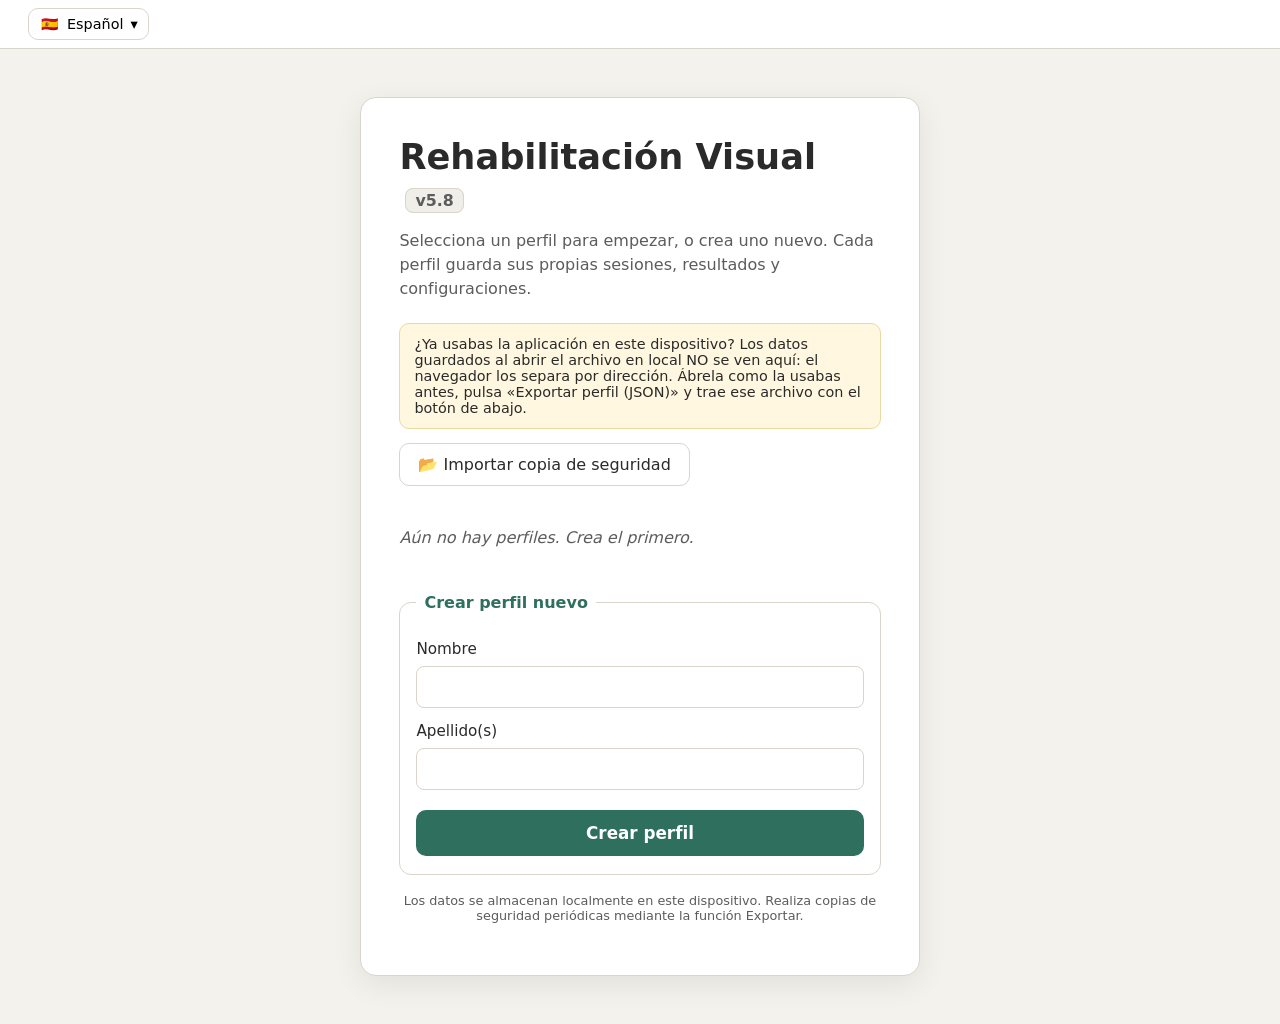
==== commit 0e38099e: "Add files via upload" ====
--- a/index.html
+++ b/index.html
@@ -682,7 +682,7 @@
   <!-- ===================== PANTALLA: SELECTOR DE PERFILES ===================== -->
   <section id="screen-profiles" class="screen active">
     <div class="panel">
-      <h1>Rehabilitación Visual <span class="ver">v5.7</span></h1>
+      <h1>Rehabilitación Visual <span class="ver">v5.8</span></h1>
       <p class="subtitle">Selecciona un perfil para empezar, o crea uno nuevo.
         Cada perfil guarda sus propias sesiones, resultados y configuraciones.</p>
       <div id="legacy-notice" class="legacy-notice hidden"></div>
@@ -1326,7 +1326,7 @@
 (() => {
   "use strict";
 
-  const APP_VERSION = "5.7";
+  const APP_VERSION = "5.8";
   const SCHEMA_VERSION = 3;
   const STORAGE_KEY = "rehab_visual_sessions_v2";   // clave antigua (se conserva como copia)
   const CONFIG_KEY = "rehab_visual_config_v1";      // config antigua (fallback de migración)
@@ -3077,14 +3077,32 @@
   }
 
   // Pasos concretos para reactivar el permiso, según cómo se esté usando.
-  function guiaDesbloqueo() {
+  function guiaDesbloqueo(motivo) {
     const sitio = location.host || location.protocol;
+    // «sistema»: Android tiene denegado el micrófono a la propia aplicación o
+    // al navegador, así que la petición se rechaza sin llegar a preguntar.
+    // Ese caso se reconoce porque el permiso del SITIO no está denegado y aun
+    // así getUserMedia falla al instante con NotAllowedError.
+    if (motivo === "sistema") {
+      const pasos = [t("mic.sysStep1"), t("mic.sysStep2"), t("mic.sysStep3"), t("mic.sysStep4")];
+      return "<b>" + t("mic.sysTitle") + "</b><p>" + t("mic.sysWhy") + "</p><ol><li>" +
+        pasos.join("</li><li>") + "</li></ol>";
+    }
     const pasos = esAppInstalada()
       ? [t("mic.stepApp1"), t("mic.stepApp2", sitio), t("mic.stepApp3")]
       : [t("mic.stepWeb1"), t("mic.stepWeb2", sitio), t("mic.stepWeb3")];
     return "<b>" + t("mic.howtoTitle") + "</b><ol><li>" + pasos.join("</li><li>") + "</li></ol>";
   }
 
+  // Queda a true cuando se ha mostrado la guía por un fallo real, para que el
+  // repintado del estado no la esconda justo después de enseñarla.
+  let micGuiaFijada = false;
+  function mostrarGuiaMic(motivo) {
+    const guia = $("#b2-mic-howto");
+    guia.innerHTML = guiaDesbloqueo(motivo);
+    guia.classList.remove("hidden");
+    micGuiaFijada = true;
+  }
   function pintarEstadoMic() {
     const caja = $("#b2-mic-state");
     if (!caja) return;
@@ -3096,18 +3114,19 @@
         caja.classList.add("ok");
         btn.classList.add("hidden");
         guia.classList.add("hidden");
+        micGuiaFijada = false;
       } else if (estado === "denied") {
         caja.textContent = t("mic.stDenied");
         caja.classList.add("no");
         btn.classList.remove("hidden");
         btn.textContent = t("mic.retry");
-        guia.innerHTML = guiaDesbloqueo();
+        guia.innerHTML = guiaDesbloqueo("sitio");
         guia.classList.remove("hidden");
       } else {
         caja.textContent = t("mic.stPrompt");
         btn.classList.remove("hidden");
         btn.textContent = t("mic.allow");
-        guia.classList.add("hidden");
+        if (!micGuiaFijada) guia.classList.add("hidden");
       }
     });
   }
@@ -3124,6 +3143,7 @@
     L.push("Dictado del navegador: " + si(micSupported()));
     L.push("Voz entrenada: " + voiceTrainedCount() + " letras");
     L.push("Navegador: " + (navigator.userAgent || "?"));
+    L.push("Instalada como aplicación: " + si(esAppInstalada()));
     const cerrar = function () {
       const txt = L.join("\n");
       done(txt);
@@ -3132,6 +3152,8 @@
       L.push("Resultado: el navegador no ofrece acceso al micrófono en esta dirección.");
       cerrar(); return;
     }
+    micPermissionState(function (permiso) {
+    L.push("Permiso del sitio: " + permiso);
     navigator.mediaDevices.getUserMedia({ audio: true }).then(function (stream) {
       let n = 0;
       try { n = stream.getAudioTracks().length; } catch (e) { /* nada */ }
@@ -3144,11 +3166,16 @@
       L.push("   detalle: " + ((err && err.message) || "sin detalle"));
       if (!window.isSecureContext) {
         L.push("Causa: la página no está en un origen seguro.");
+      } else if ((err && err.name) === "NotAllowedError" && permiso !== "denied") {
+        // El sitio no está bloqueado y aun así se rechaza al instante.
+        L.push("Causa: el permiso de micrófono está denegado EN EL SISTEMA");
+        L.push("(Android) a esta aplicación o al navegador, no en la web.");
       } else if (location.protocol === "file:" || location.protocol === "content:") {
         L.push("Causa probable: en móvil, abrir el archivo directamente no permite");
         L.push("el micrófono aunque el navegador diga que el contexto es seguro.");
       }
       cerrar();
+    });
     });
   }
 
@@ -4737,6 +4764,13 @@
     "mic.allow":"🎤 Permitir el micrófono","mic.retry":"🔄 Ya lo he desbloqueado, comprobar",
     "mic.blocked":"El navegador ya no puede volver a preguntarte porque el permiso está denegado. Reactívalo con estos pasos y vuelve a pulsar el botón.",
     "mic.howtoTitle":"Cómo desbloquear el micrófono",
+    "mic.sysBlocked":"El bloqueo NO está en la web: Android tiene denegado el micrófono a esta aplicación. Por eso no aparece ninguna ventana de permiso.",
+    "mic.sysTitle":"El micrófono está bloqueado por Android, no por la web",
+    "mic.sysWhy":"La página no está denegada, pero la petición se rechaza al instante: eso ocurre cuando el sistema no le concede el micrófono a la aplicación. Se arregla en los ajustes del teléfono.",
+    "mic.sysStep1":"Abre Ajustes del teléfono → Aplicaciones (o «Gestión de aplicaciones»).",
+    "mic.sysStep2":"Busca «Rehab Visual» y entra en Permisos → Micrófono → Permitir. Si no aparece el permiso ahí, sigue al paso siguiente.",
+    "mic.sysStep3":"Busca «Chrome» en esa misma lista de aplicaciones y entra en Permisos → Micrófono → Permitir.",
+    "mic.sysStep4":"Vuelve aquí y pulsa «Permitir el micrófono» otra vez: ahora sí debería salir la ventana.",
     "mic.stepApp1":"Mantén pulsado el icono de la aplicación en la pantalla de inicio y abre «Información de la aplicación».",
     "mic.stepApp2":"Entra en «Permisos» → «Micrófono» y elige «Permitir». Si no aparece, ábrelo en Chrome: ⋮ → Configuración → Configuración de sitios → Micrófono → {0} → Permitir.",
     "mic.stepApp3":"Vuelve aquí y pulsa el botón de comprobar.",
@@ -4822,6 +4856,13 @@
     "mic.allow":"🎤 Allow the microphone","mic.retry":"🔄 I have unblocked it, check again",
     "mic.blocked":"The browser can no longer ask you because the permission is denied. Re-enable it with these steps and press the button again.",
     "mic.howtoTitle":"How to unblock the microphone",
+    "mic.sysBlocked":"The block is NOT in the web page: Android is denying the microphone to this app. That is why no permission dialog appears.",
+    "mic.sysTitle":"The microphone is blocked by Android, not by the web",
+    "mic.sysWhy":"The page is not denied, yet the request is refused instantly: that happens when the system does not grant the microphone to the app. It is fixed in the phone settings.",
+    "mic.sysStep1":"Open the phone Settings → Apps (or «App management»).",
+    "mic.sysStep2":"Find «Rehab Visual» and open Permissions → Microphone → Allow. If the permission is not there, go to the next step.",
+    "mic.sysStep3":"Find «Chrome» in that same app list and open Permissions → Microphone → Allow.",
+    "mic.sysStep4":"Come back here and press «Allow the microphone» again: the dialog should appear now.",
     "mic.stepApp1":"Long-press the app icon on the home screen and open «App info».",
     "mic.stepApp2":"Go to «Permissions» → «Microphone» and choose «Allow». If it is not there, open it in Chrome: ⋮ → Settings → Site settings → Microphone → {0} → Allow.",
     "mic.stepApp3":"Come back here and press the check button.",
@@ -5653,17 +5694,22 @@
         if (estado === "denied") {
           // El navegador ya no volverá a preguntar: hay que reactivarlo a mano.
           warn.textContent = t("mic.blocked");
-          $("#b2-mic-howto").innerHTML = guiaDesbloqueo();
-          $("#b2-mic-howto").classList.remove("hidden");
+          mostrarGuiaMic("sitio");
           return;
         }
         warn.textContent = t("ex.micAsking");
         requestMic(function (okMic, why) {
           b2MicOk = okMic;
-          warn.textContent = okMic ? t("ex.micOk") : t(why || "ex.micDenied");
           if (!okMic) {
-            $("#b2-mic-howto").innerHTML = guiaDesbloqueo();
-            $("#b2-mic-howto").classList.remove("hidden");
+            // El sitio NO estaba denegado y aun así se rechaza: el bloqueo
+            // viene del sistema, no del navegador.
+            const delSistema = (why === "ex.micDenied" && estado !== "denied");
+            warn.textContent = delSistema ? t("mic.sysBlocked") : t(why || "ex.micDenied");
+            mostrarGuiaMic(delSistema ? "sistema" : "sitio");
+          } else {
+            warn.textContent = t("ex.micOk");
+            micGuiaFijada = false;
+            $("#b2-mic-howto").classList.add("hidden");
           }
           pintarEstadoMic();
         });
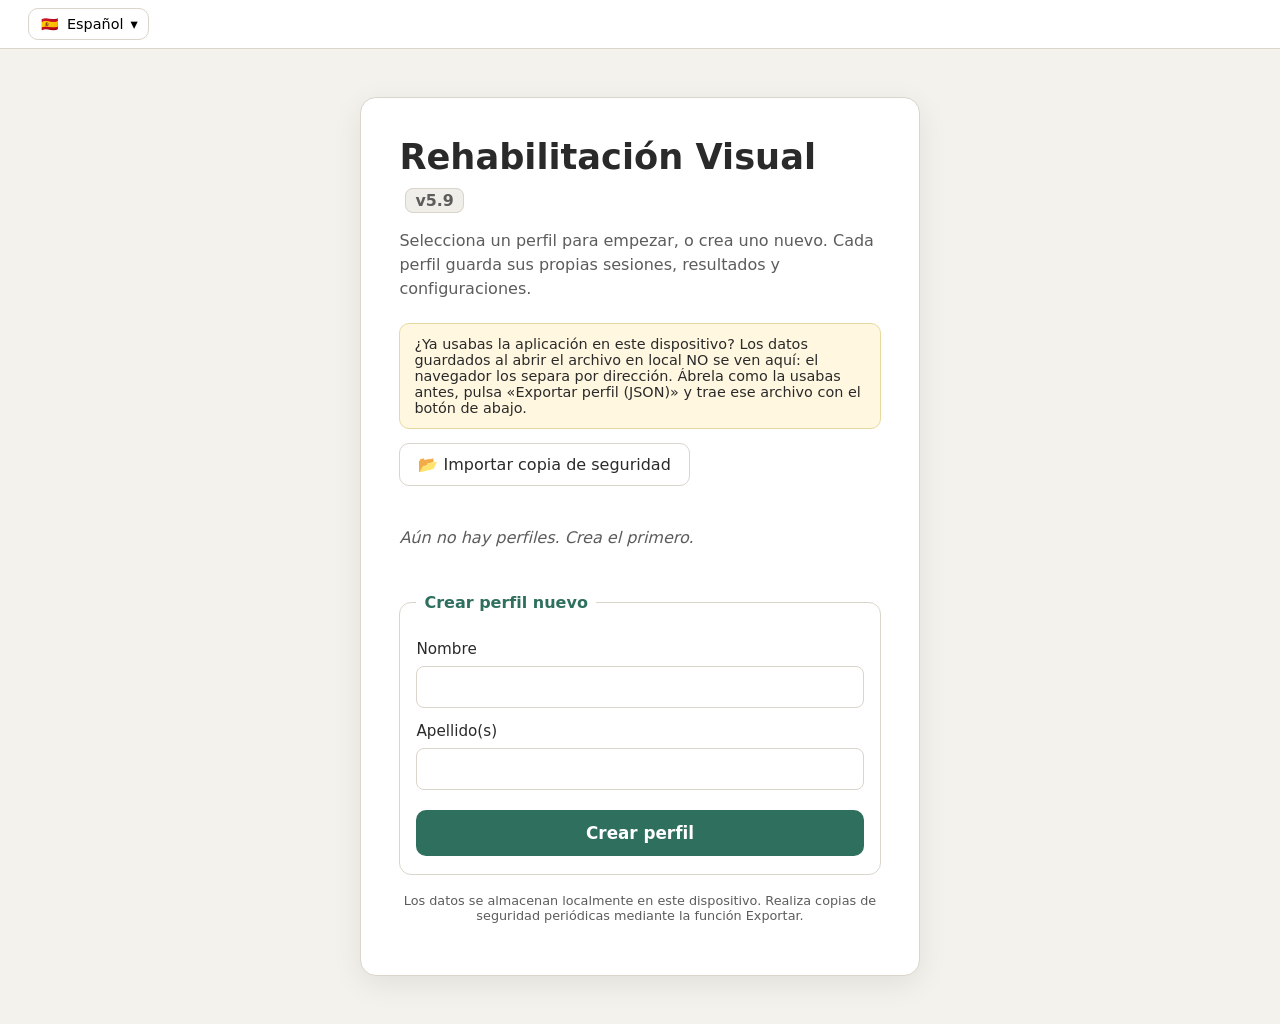
==== commit e5bec37d: "Add files via upload" ====
--- a/index.html
+++ b/index.html
@@ -295,6 +295,42 @@
 .field-inline { display: flex; align-items: center; gap: 10px; margin: 12px 0; }
 
 input[type="range"] { width: 100%; accent-color: var(--accent); }
+
+/* Control de rango con DOS manecillas sobre una sola barra. Se superponen dos
+   deslizadores nativos (así se conserva el teclado y la accesibilidad) y solo
+   sus manecillas reciben las pulsaciones; la barra y el tramo verde se pintan
+   aparte. */
+.dual-range { position: relative; height: 40px; margin: 4px 0 2px; touch-action: none; }
+.dr-track {
+  position: absolute; left: 0; right: 0; top: 50%; transform: translateY(-50%);
+  height: 10px; border-radius: 5px; background: #d9d5cb; overflow: hidden;
+}
+.dr-fill { position: absolute; top: 0; bottom: 0; background: var(--accent); }
+.dual-range input[type="range"] {
+  position: absolute; left: 0; top: 0; width: 100%; height: 40px; margin: 0;
+  background: none; pointer-events: none;
+  -webkit-appearance: none; appearance: none;
+}
+.dual-range input[type="range"]:focus { outline: none; }
+.dual-range input[type="range"]:focus-visible::-webkit-slider-thumb {
+  box-shadow: 0 0 0 4px rgba(15,107,83,0.35);
+}
+.dual-range input[type="range"]::-webkit-slider-runnable-track {
+  background: none; border: none; height: 40px;
+}
+.dual-range input[type="range"]::-moz-range-track { background: none; border: none; height: 40px; }
+.dual-range input[type="range"]::-webkit-slider-thumb {
+  -webkit-appearance: none; pointer-events: auto;
+  width: 28px; height: 28px; margin-top: 6px; border-radius: 50%;
+  background: var(--accent); border: 3px solid #fff;
+  box-shadow: 0 1px 4px rgba(0,0,0,0.35); cursor: pointer;
+}
+.dual-range input[type="range"]::-moz-range-thumb {
+  pointer-events: auto;
+  width: 28px; height: 28px; border-radius: 50%;
+  background: var(--accent); border: 3px solid #fff;
+  box-shadow: 0 1px 4px rgba(0,0,0,0.35); cursor: pointer;
+}
 select {
   padding: 10px 12px; border-radius: 8px; border: 1px solid var(--border);
   background: #fff; font-size: 1rem; color: var(--ink);
@@ -682,7 +718,7 @@
   <!-- ===================== PANTALLA: SELECTOR DE PERFILES ===================== -->
   <section id="screen-profiles" class="screen active">
     <div class="panel">
-      <h1>Rehabilitación Visual <span class="ver">v5.8</span></h1>
+      <h1>Rehabilitación Visual <span class="ver">v5.9</span></h1>
       <p class="subtitle">Selecciona un perfil para empezar, o crea uno nuevo.
         Cada perfil guarda sus propias sesiones, resultados y configuraciones.</p>
       <div id="legacy-notice" class="legacy-notice hidden"></div>
@@ -785,18 +821,19 @@
             <input type="range" id="cfg-stim-size" min="1" max="12" step="0.5" value="4" />
           </label>
 
-          <label class="field">
-            <span>Área de aparición, desde el centro: <output id="out-rad-min">0</output>%</span>
-            <input type="range" id="cfg-rad-min" min="0" max="85" step="5" value="0" />
-          </label>
-
-          <label class="field">
-            <span>Área de aparición, hasta la periferia: <output id="out-rad-max">100</output>%</span>
-            <input type="range" id="cfg-rad-max" min="15" max="100" step="5" value="100" />
-            <small class="hint-text">Anillo de trabajo: 0 % es el punto de fijación y 100 % el extremo
-              de la pantalla. Se conserva siempre una anchura mínima del 15 % para que quepan todos
-              los estímulos.</small>
-          </label>
+          <div class="field" id="cfg-rad-field">
+            <span>Área de aparición: <output id="out-rad-range">0 – 100</output>%</span>
+            <div class="dual-range" id="cfg-rad-range">
+              <div class="dr-track"><i class="dr-fill" id="cfg-rad-fill"></i></div>
+              <input type="range" id="cfg-rad-min" min="0" max="100" step="1" value="0"
+                     aria-label="Inicio del anillo, desde el centro" />
+              <input type="range" id="cfg-rad-max" min="0" max="100" step="1" value="100"
+                     aria-label="Fin del anillo, hacia la periferia" />
+            </div>
+            <small class="hint-text">Anillo de trabajo: <b>0 %</b> es el punto de fijación y
+              <b>100 %</b> el extremo de la pantalla. Los estímulos aparecen solo dentro del tramo
+              verde. Separación mínima entre las dos marcas: 5 %.</small>
+          </div>
         </fieldset>
 
         <fieldset>
@@ -1326,7 +1363,7 @@
 (() => {
   "use strict";
 
-  const APP_VERSION = "5.8";
+  const APP_VERSION = "5.9";
   const SCHEMA_VERSION = 3;
   const STORAGE_KEY = "rehab_visual_sessions_v2";   // clave antigua (se conserva como copia)
   const CONFIG_KEY = "rehab_visual_config_v1";      // config antigua (fallback de migración)
@@ -1589,9 +1626,8 @@
     return clamp(0.11 * Math.min(window.innerWidth, window.innerHeight), 56, 120);
   }
 
-  // Anchura mínima del anillo de trabajo, en % del radio máximo. Garantiza
-  // que siempre quede superficie suficiente para colocar los estímulos.
-  const RAD_MIN_SPAN = 15;
+  // Separación mínima entre las dos marcas del anillo, en % del radio máximo.
+  const RAD_MIN_SPAN = 5;
 
   // Normaliza el rango radial elegido en la configuración.
   function radialRange(cfg) {
@@ -1659,6 +1695,22 @@
         for (let k = 0; k < 300 && !placed; k++) {
           const p = inAnnulus();
           if (insideBounds(p)) placed = p;
+        }
+        // Con anillos muy estrechos y pegados al borde, el sorteo puede fallar
+        // siempre: se recorre el anillo por ángulos hasta dar con un punto que
+        // sí quepa, en vez de dejar el estímulo fuera del rango elegido.
+        if (!placed) {
+          const pasos = 180;
+          const desfase = Math.random() * Math.PI * 2;
+          for (let k = 0; k < pasos && !placed; k++) {
+            const ang = desfase + (k / pasos) * Math.PI * 2;
+            for (let f = 0; f <= 4 && !placed; f++) {
+              const r = rInPx + (rOutPx - rInPx) * (f / 4);
+              const p = { x: 50 + (Math.cos(ang) * r) / W * 100,
+                          y: 50 + (Math.sin(ang) * r) / H * 100 };
+              if (insideBounds(p)) placed = p;
+            }
+          }
         }
         if (!placed) {
           placed = {
@@ -3085,8 +3137,16 @@
     // así getUserMedia falla al instante con NotAllowedError.
     if (motivo === "sistema") {
       const pasos = [t("mic.sysStep1"), t("mic.sysStep2"), t("mic.sysStep3"), t("mic.sysStep4")];
+      // La aplicación instalada es un envoltorio creado por el navegador y
+      // puede no declarar el permiso de micrófono: entonces Android no tiene
+      // nada que conceder y la única salida es abrirla en el navegador.
+      let extra = "";
+      if (esAppInstalada()) {
+        pasos.push(t("mic.sysStepApp"));
+        extra = "<p><b>" + t("mic.sysOpenBrowser", location.host || "") + "</b></p>";
+      }
       return "<b>" + t("mic.sysTitle") + "</b><p>" + t("mic.sysWhy") + "</p><ol><li>" +
-        pasos.join("</li><li>") + "</li></ol>";
+        pasos.join("</li><li>") + "</li></ol>" + extra;
     }
     const pasos = esAppInstalada()
       ? [t("mic.stepApp1"), t("mic.stepApp2", sitio), t("mic.stepApp3")]
@@ -4771,6 +4831,8 @@
     "mic.sysStep2":"Busca «Rehab Visual» y entra en Permisos → Micrófono → Permitir. Si no aparece el permiso ahí, sigue al paso siguiente.",
     "mic.sysStep3":"Busca «Chrome» en esa misma lista de aplicaciones y entra en Permisos → Micrófono → Permitir.",
     "mic.sysStep4":"Vuelve aquí y pulsa «Permitir el micrófono» otra vez: ahora sí debería salir la ventana.",
+    "mic.sysStepApp":"Si en la lista de la aplicación no aparece «Micrófono», pulsa el menú ⋮ de esa pantalla y mira en «Todos los permisos».",
+    "mic.sysOpenBrowser":"Si aun así no aparece: la aplicación instalada es un envoltorio creado por el navegador y puede no declarar el micrófono. Abre {0} directamente en Chrome y concédelo allí; el ejercicio funciona igual.",
     "mic.stepApp1":"Mantén pulsado el icono de la aplicación en la pantalla de inicio y abre «Información de la aplicación».",
     "mic.stepApp2":"Entra en «Permisos» → «Micrófono» y elige «Permitir». Si no aparece, ábrelo en Chrome: ⋮ → Configuración → Configuración de sitios → Micrófono → {0} → Permitir.",
     "mic.stepApp3":"Vuelve aquí y pulsa el botón de comprobar.",
@@ -4863,6 +4925,8 @@
     "mic.sysStep2":"Find «Rehab Visual» and open Permissions → Microphone → Allow. If the permission is not there, go to the next step.",
     "mic.sysStep3":"Find «Chrome» in that same app list and open Permissions → Microphone → Allow.",
     "mic.sysStep4":"Come back here and press «Allow the microphone» again: the dialog should appear now.",
+    "mic.sysStepApp":"If «Microphone» is not in the app list, tap the ⋮ menu on that screen and look under «All permissions».",
+    "mic.sysOpenBrowser":"If it is still missing: the installed app is a wrapper created by the browser and may not declare the microphone. Open {0} directly in Chrome and grant it there; the exercise works the same.",
     "mic.stepApp1":"Long-press the app icon on the home screen and open «App info».",
     "mic.stepApp2":"Go to «Permissions» → «Microphone» and choose «Allow». If it is not there, open it in Chrome: ⋮ → Settings → Site settings → Microphone → {0} → Allow.",
     "mic.stepApp3":"Come back here and press the check button.",
@@ -5174,16 +5238,16 @@
   const I18N = { es: ES, en: EN, ca: CA, va: VA, gl: GL, eu: EU, pt: PT, it: IT, fr: FR, de: DE, ru: RU };
   // Claves de los formularios de configuración (fusionadas sobre I18N).
   const CFGK = {
-  es:{"cfg.dist":"Distancia de uso recomendada","cfg.diag":"Diagonal real de tu pantalla:","cfg.stim":"Estímulos","cfg.count":"Número de estímulos:","cfg.shape":"Forma del estímulo","cfg.optX":"Equis (✕)","cfg.optCircle":"Círculo de control","cfg.stimSize":"Tamaño del estímulo:","cfg.radMin":"Área de aparición, desde el centro:","cfg.radMax":"Área de aparición, hasta la periferia:","cfg.center":"Figura central (punto de fijación)","cfg.centerShape":"Forma central","cfg.cross":"Cruz","cfg.dot":"Punto","cfg.centerSize":"Tamaño de la figura central:","cfg.colors":"Colores","cfg.colCenter":"Figura central","cfg.colStim":"Estímulo (X/círculo)","cfg.colGomet":"Gomet (tu marca)","cfg.colCursor":"Cursor","cfg.interact":"Interacción y marcado","cfg.mode":"Modo de interacción","cfg.auto":"Automático (detectar dispositivo)","cfg.pc":"PC / ratón (cursor + clic)","cfg.touch":"Táctil (tocar con el dedo)","cfg.tol":"Exigencia de precisión:","cfg.view":"Tiempo de visualización tras marcar:","cfg.isi":"Aparición aleatoria del estímulo: hasta","cfg.band":"Mostrar franja «No la veo» tras:","cfg.opts":"Opciones","cfg.sound":"Señal acústica de feedback","cfg.vibr":"Vibración de feedback (móviles compatibles)","cfg.adapt":"Adaptativo: reforzar zonas con más fallos","cfg.cam":"Supervisión por cámara (vista previa)","cfg.reco":"Distancia recomendada","cfg.fov":"Campo visual a esa distancia","cfg.recoWhy":"Distancia mínima prudente que a la vez maximiza el campo visual. Usa el dispositivo en horizontal.","b2c.modeLegend":"Modalidad y nivel","b2c.mod":"Modalidad","b2c.preset":"Nivel predefinido","b2c.pCustom":"Personalizado","b2c.pEasy":"Inicial","b2c.pMid":"Intermedio","b2c.pHard":"Avanzado","b2c.countL":"Número de objetivos:","b2c.countW":"Número de palabras:","b2c.letters":"Letras","b2c.visible":"Letras visibles en pantalla:","b2c.case":"Mayúsculas / minúsculas","b2c.upper":"Mayúsculas","b2c.lower":"Minúsculas","b2c.mixed":"Mezcladas","b2c.enye":"Incluir la letra Ñ","b2c.reshuffle":"Reorganizar las letras tras cada intento","b2c.sizes":"Tamaños (progresión radial)","b2c.min":"Tamaño mínimo (centro):","b2c.max":"Tamaño máximo (periferia):","b2c.prog":"Intensidad de la progresión:","b2c.cdot":"Tamaño del punto central:","b2c.excl":"Zona de exclusión central:","b2c.voiceLegend":"Voz e instrucciones","b2c.voice":"Voz","b2c.rate":"Velocidad de la voz:","b2c.vol":"Volumen:","b2c.written":"Mostrar también la letra/palabra escrita","b2c.test":"🔊 Probar voz","b2c.words":"Palabras (modalidad Formar palabra)","b2c.wlen":"Longitud de palabra:","b2c.pauseB":"Pausa entre palabras/objetivos:","b2c.bandAfter":"Mostrar banda «No la veo / siguiente» tras:"},
-  en:{"cfg.dist":"Recommended viewing distance","cfg.diag":"Actual screen diagonal:","cfg.stim":"Stimuli","cfg.count":"Number of stimuli:","cfg.shape":"Stimulus shape","cfg.optX":"Cross (✕)","cfg.optCircle":"Control circle","cfg.stimSize":"Stimulus size:","cfg.radMin":"Appearance area, from the centre:","cfg.radMax":"Appearance area, out to the periphery:","cfg.center":"Central figure (fixation point)","cfg.centerShape":"Central shape","cfg.cross":"Cross","cfg.dot":"Dot","cfg.centerSize":"Central figure size:","cfg.colors":"Colours","cfg.colCenter":"Central figure","cfg.colStim":"Stimulus (X/circle)","cfg.colGomet":"Sticker (your mark)","cfg.colCursor":"Cursor","cfg.interact":"Interaction and marking","cfg.mode":"Interaction mode","cfg.auto":"Automatic (detect device)","cfg.pc":"PC / mouse (cursor + click)","cfg.touch":"Touch (tap with finger)","cfg.tol":"Precision demand:","cfg.view":"Viewing time after marking:","cfg.isi":"Random stimulus onset: up to","cfg.band":"Show band after:","cfg.opts":"Options","cfg.sound":"Audio feedback","cfg.vibr":"Vibration feedback (compatible phones)","cfg.adapt":"Adaptive: reinforce weakest zones","cfg.cam":"Camera supervision (preview)","cfg.reco":"Recommended distance","cfg.fov":"Visual field at that distance","cfg.recoWhy":"Minimum safe distance that also maximises the visual field. Use the device in landscape.","b2c.modeLegend":"Mode and level","b2c.mod":"Mode","b2c.preset":"Preset level","b2c.pCustom":"Custom","b2c.pEasy":"Beginner","b2c.pMid":"Intermediate","b2c.pHard":"Advanced","b2c.countL":"Number of targets:","b2c.countW":"Number of words:","b2c.letters":"Letters","b2c.visible":"Letters visible on screen:","b2c.case":"Upper / lower case","b2c.upper":"Uppercase","b2c.lower":"Lowercase","b2c.mixed":"Mixed","b2c.enye":"Include letter Ñ","b2c.reshuffle":"Rearrange letters after each attempt","b2c.sizes":"Sizes (radial progression)","b2c.min":"Minimum size (centre):","b2c.max":"Maximum size (periphery):","b2c.prog":"Progression intensity:","b2c.cdot":"Central dot size:","b2c.excl":"Central exclusion zone:","b2c.voiceLegend":"Voice and instructions","b2c.voice":"Voice","b2c.rate":"Voice rate:","b2c.vol":"Volume:","b2c.written":"Also show the written letter/word","b2c.test":"🔊 Test voice","b2c.words":"Words (word-building mode)","b2c.wlen":"Word length:","b2c.pauseB":"Pause between words/targets:","b2c.bandAfter":"Show skip band after:"},
-  ca:{"cfg.dist":"Distància d'ús recomanada","cfg.diag":"Diagonal real de la pantalla:","cfg.stim":"Estímuls","cfg.count":"Nombre d'estímuls:","cfg.shape":"Forma de l'estímul","cfg.optX":"Ics (✕)","cfg.optCircle":"Cercle de control","cfg.stimSize":"Mida de l'estímul:","cfg.radMin":"Àrea d'aparició, des del centre:","cfg.radMax":"Àrea d'aparició, fins a la perifèria:","cfg.center":"Figura central (punt de fixació)","cfg.centerShape":"Forma central","cfg.cross":"Creu","cfg.dot":"Punt","cfg.centerSize":"Mida de la figura central:","cfg.colors":"Colors","cfg.colCenter":"Figura central","cfg.colStim":"Estímul (X/cercle)","cfg.colGomet":"Gomet (la teva marca)","cfg.colCursor":"Cursor","cfg.interact":"Interacció i marcatge","cfg.mode":"Mode d'interacció","cfg.auto":"Automàtic (detectar dispositiu)","cfg.pc":"PC / ratolí (cursor + clic)","cfg.touch":"Tàctil (tocar amb el dit)","cfg.tol":"Exigència de precisió:","cfg.view":"Temps de visualització en marcar:","cfg.isi":"Aparició aleatòria de l'estímul: fins a","cfg.band":"Mostrar franja «No la veig» després de:","cfg.opts":"Opcions","cfg.sound":"Senyal acústic de retorn","cfg.vibr":"Vibració de retorn (mòbils compatibles)","cfg.adapt":"Adaptatiu: reforçar zones amb més errors","cfg.cam":"Supervisió per càmera (previsualització)","cfg.reco":"Distància recomanada","cfg.fov":"Camp visual a aquesta distància","cfg.recoWhy":"Distància mínima prudent que alhora maximitza el camp visual. Fes servir el dispositiu en horitzontal.","b2c.modeLegend":"Modalitat i nivell","b2c.mod":"Modalitat","b2c.preset":"Nivell predefinit","b2c.pCustom":"Personalitzat","b2c.pEasy":"Inicial","b2c.pMid":"Intermedi","b2c.pHard":"Avançat","b2c.countL":"Nombre d'objectius:","b2c.countW":"Nombre de paraules:","b2c.letters":"Lletres","b2c.visible":"Lletres visibles en pantalla:","b2c.case":"Majúscules / minúscules","b2c.upper":"Majúscules","b2c.lower":"Minúscules","b2c.mixed":"Barrejades","b2c.enye":"Incloure la lletra Ñ","b2c.reshuffle":"Reorganitzar les lletres a cada intent","b2c.sizes":"Mides (progressió radial)","b2c.min":"Mida mínima (centre):","b2c.max":"Mida màxima (perifèria):","b2c.prog":"Intensitat de la progressió:","b2c.cdot":"Mida del punt central:","b2c.excl":"Zona d'exclusió central:","b2c.voiceLegend":"Veu i instruccions","b2c.voice":"Veu","b2c.rate":"Velocitat de la veu:","b2c.vol":"Volum:","b2c.written":"Mostrar també la lletra/paraula escrita","b2c.test":"🔊 Provar veu","b2c.words":"Paraules (modalitat Formar paraula)","b2c.wlen":"Longitud de paraula:","b2c.pauseB":"Pausa entre paraules/objectius:","b2c.bandAfter":"Mostrar banda «Saltar» després de:"},
-  gl:{"cfg.dist":"Distancia de uso recomendada","cfg.diag":"Diagonal real da pantalla:","cfg.stim":"Estímulos","cfg.count":"Número de estímulos:","cfg.shape":"Forma do estímulo","cfg.optX":"Equis (✕)","cfg.optCircle":"Círculo de control","cfg.stimSize":"Tamaño do estímulo:","cfg.radMin":"Área de aparición, desde o centro:","cfg.radMax":"Área de aparición, ata a periferia:","cfg.center":"Figura central (punto de fixación)","cfg.centerShape":"Forma central","cfg.cross":"Cruz","cfg.dot":"Punto","cfg.centerSize":"Tamaño da figura central:","cfg.colors":"Cores","cfg.colCenter":"Figura central","cfg.colStim":"Estímulo (X/círculo)","cfg.colGomet":"Gomete (a túa marca)","cfg.colCursor":"Cursor","cfg.interact":"Interacción e marcaxe","cfg.mode":"Modo de interacción","cfg.auto":"Automático (detectar dispositivo)","cfg.pc":"PC / rato (cursor + clic)","cfg.touch":"Táctil (tocar co dedo)","cfg.tol":"Esixencia de precisión:","cfg.view":"Tempo de visualización tras marcar:","cfg.isi":"Aparición aleatoria do estímulo: ata","cfg.band":"Mostrar franxa «Non a vexo» tras:","cfg.opts":"Opcións","cfg.sound":"Sinal acústico de retorno","cfg.vibr":"Vibración de retorno (móbiles compatibles)","cfg.adapt":"Adaptativo: reforzar zonas con máis erros","cfg.cam":"Supervisión por cámara (vista previa)","cfg.reco":"Distancia recomendada","cfg.fov":"Campo visual a esa distancia","cfg.recoWhy":"Distancia mínima prudente que maximiza o campo visual. Usa o dispositivo en horizontal.","b2c.modeLegend":"Modalidade e nivel","b2c.mod":"Modalidade","b2c.preset":"Nivel predefinido","b2c.pCustom":"Personalizado","b2c.pEasy":"Inicial","b2c.pMid":"Intermedio","b2c.pHard":"Avanzado","b2c.countL":"Número de obxectivos:","b2c.countW":"Número de palabras:","b2c.letters":"Letras","b2c.visible":"Letras visibles en pantalla:","b2c.case":"Maiúsculas / minúsculas","b2c.upper":"Maiúsculas","b2c.lower":"Minúsculas","b2c.mixed":"Mesturadas","b2c.enye":"Incluír a letra Ñ","b2c.reshuffle":"Reorganizar as letras tras cada intento","b2c.sizes":"Tamaños (progresión radial)","b2c.min":"Tamaño mínimo (centro):","b2c.max":"Tamaño máximo (periferia):","b2c.prog":"Intensidade da progresión:","b2c.cdot":"Tamaño do punto central:","b2c.excl":"Zona de exclusión central:","b2c.voiceLegend":"Voz e instrucións","b2c.voice":"Voz","b2c.rate":"Velocidade da voz:","b2c.vol":"Volume:","b2c.written":"Mostrar tamén a letra/palabra escrita","b2c.test":"🔊 Probar voz","b2c.words":"Palabras (modalidade Formar palabra)","b2c.wlen":"Lonxitude de palabra:","b2c.pauseB":"Pausa entre palabras/obxectivos:","b2c.bandAfter":"Mostrar banda «Saltar» tras:"},
-  eu:{"cfg.dist":"Gomendatutako erabilera-distantzia","cfg.diag":"Pantailaren benetako diagonala:","cfg.stim":"Estimuluak","cfg.count":"Estimulu kopurua:","cfg.shape":"Estimuluaren forma","cfg.optX":"Ixa (✕)","cfg.optCircle":"Kontrol-zirkulua","cfg.stimSize":"Estimuluaren tamaina:","cfg.radMin":"Agerpen-eremua, erdigunetik:","cfg.radMax":"Agerpen-eremua, periferiaraino:","cfg.center":"Erdiko irudia (finkatze-puntua)","cfg.centerShape":"Erdiko forma","cfg.cross":"Gurutzea","cfg.dot":"Puntua","cfg.centerSize":"Erdiko irudiaren tamaina:","cfg.colors":"Koloreak","cfg.colCenter":"Erdiko irudia","cfg.colStim":"Estimulua (X/zirkulua)","cfg.colGomet":"Gometa (zure marka)","cfg.colCursor":"Kurtsorea","cfg.interact":"Interakzioa eta markaketa","cfg.mode":"Interakzio modua","cfg.auto":"Automatikoa (gailua detektatu)","cfg.pc":"PC / sagua (kurtsorea + klik)","cfg.touch":"Ukipena (hatzarekin ukitu)","cfg.tol":"Zehaztasun-eskakizuna:","cfg.view":"Ikuste-denbora markatu ostean:","cfg.isi":"Ausazko agerpena: gehienez","cfg.band":"«Ez dut ikusten» banda erakutsi:","cfg.opts":"Aukerak","cfg.sound":"Soinu-seinalea","cfg.vibr":"Bibrazioa (gailu bateragarriak)","cfg.adapt":"Egokitzailea: gune ahulenak indartu","cfg.cam":"Kamera bidezko gainbegiratzea","cfg.reco":"Gomendatutako distantzia","cfg.fov":"Ikus-eremua distantzia horretan","cfg.recoWhy":"Distantzia seguru txikiena, ikus-eremua maximizatzen duena. Erabili gailua horizontalean.","b2c.modeLegend":"Modalitatea eta maila","b2c.mod":"Modalitatea","b2c.preset":"Aurrezarritako maila","b2c.pCustom":"Pertsonalizatua","b2c.pEasy":"Hasierakoa","b2c.pMid":"Ertaina","b2c.pHard":"Aurreratua","b2c.countL":"Helburu kopurua:","b2c.countW":"Hitz kopurua:","b2c.letters":"Letrak","b2c.visible":"Pantailako letra ikusgaiak:","b2c.case":"Maiuskulak / minuskulak","b2c.upper":"Maiuskulak","b2c.lower":"Minuskulak","b2c.mixed":"Nahasiak","b2c.enye":"Ñ letra sartu","b2c.reshuffle":"Letrak berrantolatu saiakera bakoitzean","b2c.sizes":"Tamainak (progresio erradiala)","b2c.min":"Gutxieneko tamaina (erdigunea):","b2c.max":"Gehienezko tamaina (periferia):","b2c.prog":"Progresioaren intentsitatea:","b2c.cdot":"Erdiko puntuaren tamaina:","b2c.excl":"Erdiko bazterketa-eremua:","b2c.voiceLegend":"Ahotsa eta jarraibideak","b2c.voice":"Ahotsa","b2c.rate":"Ahotsaren abiadura:","b2c.vol":"Bolumena:","b2c.written":"Letra/hitza idatzita ere erakutsi","b2c.test":"🔊 Ahotsa probatu","b2c.words":"Hitzak (hitzak osatzeko modalitatea)","b2c.wlen":"Hitzaren luzera:","b2c.pauseB":"Hitz/helburuen arteko pausa:","b2c.bandAfter":"«Saltatu» banda erakutsi:"},
-  pt:{"cfg.dist":"Distância de uso recomendada","cfg.diag":"Diagonal real do ecrã:","cfg.stim":"Estímulos","cfg.count":"Número de estímulos:","cfg.shape":"Forma do estímulo","cfg.optX":"Xis (✕)","cfg.optCircle":"Círculo de controlo","cfg.stimSize":"Tamanho do estímulo:","cfg.radMin":"Área de aparição, a partir do centro:","cfg.radMax":"Área de aparição, até à periferia:","cfg.center":"Figura central (ponto de fixação)","cfg.centerShape":"Forma central","cfg.cross":"Cruz","cfg.dot":"Ponto","cfg.centerSize":"Tamanho da figura central:","cfg.colors":"Cores","cfg.colCenter":"Figura central","cfg.colStim":"Estímulo (X/círculo)","cfg.colGomet":"Autocolante (a tua marca)","cfg.colCursor":"Cursor","cfg.interact":"Interação e marcação","cfg.mode":"Modo de interação","cfg.auto":"Automático (detetar dispositivo)","cfg.pc":"PC / rato (cursor + clique)","cfg.touch":"Tátil (tocar com o dedo)","cfg.tol":"Exigência de precisão:","cfg.view":"Tempo de visualização após marcar:","cfg.isi":"Aparição aleatória: até","cfg.band":"Mostrar faixa «Não a vejo» após:","cfg.opts":"Opções","cfg.sound":"Sinal acústico","cfg.vibr":"Vibração (telemóveis compatíveis)","cfg.adapt":"Adaptativo: reforçar zonas fracas","cfg.cam":"Supervisão por câmara (pré-visualização)","cfg.reco":"Distância recomendada","cfg.fov":"Campo visual a essa distância","cfg.recoWhy":"Distância mínima prudente que maximiza o campo visual. Usa o dispositivo na horizontal.","b2c.modeLegend":"Modalidade e nível","b2c.mod":"Modalidade","b2c.preset":"Nível predefinido","b2c.pCustom":"Personalizado","b2c.pEasy":"Inicial","b2c.pMid":"Intermédio","b2c.pHard":"Avançado","b2c.countL":"Número de alvos:","b2c.countW":"Número de palavras:","b2c.letters":"Letras","b2c.visible":"Letras visíveis no ecrã:","b2c.case":"Maiúsculas / minúsculas","b2c.upper":"Maiúsculas","b2c.lower":"Minúsculas","b2c.mixed":"Misturadas","b2c.enye":"Incluir a letra Ñ","b2c.reshuffle":"Reorganizar as letras após cada tentativa","b2c.sizes":"Tamanhos (progressão radial)","b2c.min":"Tamanho mínimo (centro):","b2c.max":"Tamanho máximo (periferia):","b2c.prog":"Intensidade da progressão:","b2c.cdot":"Tamanho do ponto central:","b2c.excl":"Zona de exclusão central:","b2c.voiceLegend":"Voz e instruções","b2c.voice":"Voz","b2c.rate":"Velocidade da voz:","b2c.vol":"Volume:","b2c.written":"Mostrar também a letra/palavra escrita","b2c.test":"🔊 Testar voz","b2c.words":"Palavras (modalidade Formar palavra)","b2c.wlen":"Comprimento da palavra:","b2c.pauseB":"Pausa entre palavras/alvos:","b2c.bandAfter":"Mostrar faixa «Saltar» após:"},
-  it:{"cfg.dist":"Distanza d'uso consigliata","cfg.diag":"Diagonale reale dello schermo:","cfg.stim":"Stimoli","cfg.count":"Numero di stimoli:","cfg.shape":"Forma dello stimolo","cfg.optX":"Ics (✕)","cfg.optCircle":"Cerchio di controllo","cfg.stimSize":"Dimensione dello stimolo:","cfg.radMin":"Area di comparsa, dal centro:","cfg.radMax":"Area di comparsa, fino alla periferia:","cfg.center":"Figura centrale (punto di fissazione)","cfg.centerShape":"Forma centrale","cfg.cross":"Croce","cfg.dot":"Punto","cfg.centerSize":"Dimensione della figura centrale:","cfg.colors":"Colori","cfg.colCenter":"Figura centrale","cfg.colStim":"Stimolo (X/cerchio)","cfg.colGomet":"Bollino (il tuo segno)","cfg.colCursor":"Cursore","cfg.interact":"Interazione e marcatura","cfg.mode":"Modo di interazione","cfg.auto":"Automatico (rileva dispositivo)","cfg.pc":"PC / mouse (cursore + clic)","cfg.touch":"Touch (tocca con il dito)","cfg.tol":"Esigenza di precisione:","cfg.view":"Tempo di visualizzazione dopo il segno:","cfg.isi":"Comparsa casuale: fino a","cfg.band":"Mostra banda «Non la vedo» dopo:","cfg.opts":"Opzioni","cfg.sound":"Segnale acustico","cfg.vibr":"Vibrazione (telefoni compatibili)","cfg.adapt":"Adattivo: rinforza le zone deboli","cfg.cam":"Supervisione con fotocamera","cfg.reco":"Distanza consigliata","cfg.fov":"Campo visivo a quella distanza","cfg.recoWhy":"Distanza minima prudente che massimizza il campo visivo. Usa il dispositivo in orizzontale.","b2c.modeLegend":"Modalità e livello","b2c.mod":"Modalità","b2c.preset":"Livello predefinito","b2c.pCustom":"Personalizzato","b2c.pEasy":"Iniziale","b2c.pMid":"Intermedio","b2c.pHard":"Avanzato","b2c.countL":"Numero di obiettivi:","b2c.countW":"Numero di parole:","b2c.letters":"Lettere","b2c.visible":"Lettere visibili sullo schermo:","b2c.case":"Maiuscole / minuscole","b2c.upper":"Maiuscole","b2c.lower":"Minuscole","b2c.mixed":"Miste","b2c.enye":"Includi la lettera Ñ","b2c.reshuffle":"Riorganizza le lettere dopo ogni tentativo","b2c.sizes":"Dimensioni (progressione radiale)","b2c.min":"Dimensione minima (centro):","b2c.max":"Dimensione massima (periferia):","b2c.prog":"Intensità della progressione:","b2c.cdot":"Dimensione del punto centrale:","b2c.excl":"Zona di esclusione centrale:","b2c.voiceLegend":"Voce e istruzioni","b2c.voice":"Voce","b2c.rate":"Velocità della voce:","b2c.vol":"Volume:","b2c.written":"Mostra anche la lettera/parola scritta","b2c.test":"🔊 Prova voce","b2c.words":"Parole (modalità Forma la parola)","b2c.wlen":"Lunghezza della parola:","b2c.pauseB":"Pausa tra parole/obiettivi:","b2c.bandAfter":"Mostra banda «Salta» dopo:"},
-  fr:{"cfg.dist":"Distance d'utilisation recommandée","cfg.diag":"Diagonale réelle de l'écran :","cfg.stim":"Stimuli","cfg.count":"Nombre de stimuli :","cfg.shape":"Forme du stimulus","cfg.optX":"Croix (✕)","cfg.optCircle":"Cercle de contrôle","cfg.stimSize":"Taille du stimulus :","cfg.radMin":"Zone d'apparition, depuis le centre :","cfg.radMax":"Zone d'apparition, jusqu'à la périphérie :","cfg.center":"Figure centrale (point de fixation)","cfg.centerShape":"Forme centrale","cfg.cross":"Croix","cfg.dot":"Point","cfg.centerSize":"Taille de la figure centrale :","cfg.colors":"Couleurs","cfg.colCenter":"Figure centrale","cfg.colStim":"Stimulus (X/cercle)","cfg.colGomet":"Gommette (ta marque)","cfg.colCursor":"Curseur","cfg.interact":"Interaction et marquage","cfg.mode":"Mode d'interaction","cfg.auto":"Automatique (détecter l'appareil)","cfg.pc":"PC / souris (curseur + clic)","cfg.touch":"Tactile (toucher du doigt)","cfg.tol":"Exigence de précision :","cfg.view":"Temps d'affichage après marquage :","cfg.isi":"Apparition aléatoire : jusqu'à","cfg.band":"Afficher la bande après :","cfg.opts":"Options","cfg.sound":"Signal sonore","cfg.vibr":"Vibration (téléphones compatibles)","cfg.adapt":"Adaptatif : renforcer les zones faibles","cfg.cam":"Supervision par caméra (aperçu)","cfg.reco":"Distance recommandée","cfg.fov":"Champ visuel à cette distance","cfg.recoWhy":"Distance minimale prudente qui maximise le champ visuel. Utilise l'appareil à l'horizontale.","b2c.modeLegend":"Modalité et niveau","b2c.mod":"Modalité","b2c.preset":"Niveau prédéfini","b2c.pCustom":"Personnalisé","b2c.pEasy":"Débutant","b2c.pMid":"Intermédiaire","b2c.pHard":"Avancé","b2c.countL":"Nombre de cibles :","b2c.countW":"Nombre de mots :","b2c.letters":"Lettres","b2c.visible":"Lettres visibles à l'écran :","b2c.case":"Majuscules / minuscules","b2c.upper":"Majuscules","b2c.lower":"Minuscules","b2c.mixed":"Mélangées","b2c.enye":"Inclure la lettre Ñ","b2c.reshuffle":"Réorganiser les lettres après chaque essai","b2c.sizes":"Tailles (progression radiale)","b2c.min":"Taille minimale (centre) :","b2c.max":"Taille maximale (périphérie) :","b2c.prog":"Intensité de la progression :","b2c.cdot":"Taille du point central :","b2c.excl":"Zone d'exclusion centrale :","b2c.voiceLegend":"Voix et consignes","b2c.voice":"Voix","b2c.rate":"Vitesse de la voix :","b2c.vol":"Volume :","b2c.written":"Afficher aussi la lettre/le mot écrit","b2c.test":"🔊 Tester la voix","b2c.words":"Mots (modalité Former le mot)","b2c.wlen":"Longueur du mot :","b2c.pauseB":"Pause entre mots/cibles :","b2c.bandAfter":"Afficher la bande « Passer » après :"},
-  de:{"cfg.dist":"Empfohlener Nutzungsabstand","cfg.diag":"Tatsächliche Bildschirmdiagonale:","cfg.stim":"Reize","cfg.count":"Anzahl der Reize:","cfg.shape":"Reizform","cfg.optX":"Kreuz (✕)","cfg.optCircle":"Kontrollkreis","cfg.stimSize":"Reizgröße:","cfg.radMin":"Erscheinungsbereich, ab der Mitte:","cfg.radMax":"Erscheinungsbereich, bis zur Peripherie:","cfg.center":"Zentrale Figur (Fixationspunkt)","cfg.centerShape":"Zentrale Form","cfg.cross":"Kreuz","cfg.dot":"Punkt","cfg.centerSize":"Größe der zentralen Figur:","cfg.colors":"Farben","cfg.colCenter":"Zentrale Figur","cfg.colStim":"Reiz (X/Kreis)","cfg.colGomet":"Klebepunkt (deine Marke)","cfg.colCursor":"Cursor","cfg.interact":"Interaktion und Markierung","cfg.mode":"Interaktionsmodus","cfg.auto":"Automatisch (Gerät erkennen)","cfg.pc":"PC / Maus (Cursor + Klick)","cfg.touch":"Touch (mit dem Finger tippen)","cfg.tol":"Präzisionsanforderung:","cfg.view":"Anzeigezeit nach dem Markieren:","cfg.isi":"Zufälliges Erscheinen: bis zu","cfg.band":"Band anzeigen nach:","cfg.opts":"Optionen","cfg.sound":"Akustisches Feedback","cfg.vibr":"Vibration (kompatible Geräte)","cfg.adapt":"Adaptiv: schwache Zonen verstärken","cfg.cam":"Kameraüberwachung (Vorschau)","cfg.reco":"Empfohlener Abstand","cfg.fov":"Gesichtsfeld bei diesem Abstand","cfg.recoWhy":"Kleinster sicherer Abstand mit maximalem Gesichtsfeld. Gerät im Querformat verwenden.","b2c.modeLegend":"Modus und Stufe","b2c.mod":"Modus","b2c.preset":"Voreingestellte Stufe","b2c.pCustom":"Benutzerdefiniert","b2c.pEasy":"Anfänger","b2c.pMid":"Mittel","b2c.pHard":"Fortgeschritten","b2c.countL":"Anzahl der Ziele:","b2c.countW":"Anzahl der Wörter:","b2c.letters":"Buchstaben","b2c.visible":"Sichtbare Buchstaben:","b2c.case":"Groß-/Kleinschreibung","b2c.upper":"Großbuchstaben","b2c.lower":"Kleinbuchstaben","b2c.mixed":"Gemischt","b2c.enye":"Buchstabe Ñ einschließen","b2c.reshuffle":"Buchstaben nach jedem Versuch neu anordnen","b2c.sizes":"Größen (radiale Progression)","b2c.min":"Mindestgröße (Zentrum):","b2c.max":"Maximalgröße (Peripherie):","b2c.prog":"Progressionsintensität:","b2c.cdot":"Größe des zentralen Punkts:","b2c.excl":"Zentrale Ausschlusszone:","b2c.voiceLegend":"Stimme und Anweisungen","b2c.voice":"Stimme","b2c.rate":"Sprechgeschwindigkeit:","b2c.vol":"Lautstärke:","b2c.written":"Buchstabe/Wort auch schriftlich zeigen","b2c.test":"🔊 Stimme testen","b2c.words":"Wörter (Wortbildungsmodus)","b2c.wlen":"Wortlänge:","b2c.pauseB":"Pause zwischen Wörtern/Zielen:","b2c.bandAfter":"Überspringen-Band zeigen nach:"},
-  ru:{"cfg.dist":"Рекомендуемое расстояние","cfg.diag":"Реальная диагональ экрана:","cfg.stim":"Стимулы","cfg.count":"Число стимулов:","cfg.shape":"Форма стимула","cfg.optX":"Крест (✕)","cfg.optCircle":"Контрольный круг","cfg.stimSize":"Размер стимула:","cfg.radMin":"Зона появления, от центра:","cfg.radMax":"Зона появления, до периферии:","cfg.center":"Центральная фигура (точка фиксации)","cfg.centerShape":"Центральная форма","cfg.cross":"Крест","cfg.dot":"Точка","cfg.centerSize":"Размер центральной фигуры:","cfg.colors":"Цвета","cfg.colCenter":"Центральная фигура","cfg.colStim":"Стимул (X/круг)","cfg.colGomet":"Наклейка (ваша отметка)","cfg.colCursor":"Курсор","cfg.interact":"Взаимодействие и отметки","cfg.mode":"Режим взаимодействия","cfg.auto":"Автоматически (определить устройство)","cfg.pc":"ПК / мышь (курсор + клик)","cfg.touch":"Сенсорный (касание пальцем)","cfg.tol":"Требование точности:","cfg.view":"Время показа после отметки:","cfg.isi":"Случайное появление: до","cfg.band":"Показывать полосу через:","cfg.opts":"Параметры","cfg.sound":"Звуковой сигнал","cfg.vibr":"Вибрация (совместимые телефоны)","cfg.adapt":"Адаптивно: усиливать слабые зоны","cfg.cam":"Наблюдение камерой (превью)","cfg.reco":"Рекомендуемое расстояние","cfg.fov":"Поле зрения на этом расстоянии","cfg.recoWhy":"Минимально безопасное расстояние с максимальным полем зрения. Держите устройство горизонтально.","b2c.modeLegend":"Режим и уровень","b2c.mod":"Режим","b2c.preset":"Предустановленный уровень","b2c.pCustom":"Пользовательский","b2c.pEasy":"Начальный","b2c.pMid":"Средний","b2c.pHard":"Продвинутый","b2c.countL":"Число целей:","b2c.countW":"Число слов:","b2c.letters":"Буквы","b2c.visible":"Видимых букв на экране:","b2c.case":"Прописные / строчные","b2c.upper":"Прописные","b2c.lower":"Строчные","b2c.mixed":"Смешанные","b2c.enye":"Включить букву Ñ","b2c.reshuffle":"Перемешивать буквы после каждой попытки","b2c.sizes":"Размеры (радиальная прогрессия)","b2c.min":"Минимальный размер (центр):","b2c.max":"Максимальный размер (периферия):","b2c.prog":"Интенсивность прогрессии:","b2c.cdot":"Размер центральной точки:","b2c.excl":"Центральная зона исключения:","b2c.voiceLegend":"Голос и инструкции","b2c.voice":"Голос","b2c.rate":"Скорость речи:","b2c.vol":"Громкость:","b2c.written":"Также показывать букву/слово","b2c.test":"🔊 Проверить голос","b2c.words":"Слова (режим составления)","b2c.wlen":"Длина слова:","b2c.pauseB":"Пауза между словами/целями:","b2c.bandAfter":"Полоса «Пропустить» через:"},
+  es:{"cfg.dist":"Distancia de uso recomendada","cfg.diag":"Diagonal real de tu pantalla:","cfg.stim":"Estímulos","cfg.count":"Número de estímulos:","cfg.shape":"Forma del estímulo","cfg.optX":"Equis (✕)","cfg.optCircle":"Círculo de control","cfg.stimSize":"Tamaño del estímulo:","cfg.radRange":"Área de aparición:","cfg.radMin":"Área de aparición, desde el centro:","cfg.radMax":"Área de aparición, hasta la periferia:","cfg.center":"Figura central (punto de fijación)","cfg.centerShape":"Forma central","cfg.cross":"Cruz","cfg.dot":"Punto","cfg.centerSize":"Tamaño de la figura central:","cfg.colors":"Colores","cfg.colCenter":"Figura central","cfg.colStim":"Estímulo (X/círculo)","cfg.colGomet":"Gomet (tu marca)","cfg.colCursor":"Cursor","cfg.interact":"Interacción y marcado","cfg.mode":"Modo de interacción","cfg.auto":"Automático (detectar dispositivo)","cfg.pc":"PC / ratón (cursor + clic)","cfg.touch":"Táctil (tocar con el dedo)","cfg.tol":"Exigencia de precisión:","cfg.view":"Tiempo de visualización tras marcar:","cfg.isi":"Aparición aleatoria del estímulo: hasta","cfg.band":"Mostrar franja «No la veo» tras:","cfg.opts":"Opciones","cfg.sound":"Señal acústica de feedback","cfg.vibr":"Vibración de feedback (móviles compatibles)","cfg.adapt":"Adaptativo: reforzar zonas con más fallos","cfg.cam":"Supervisión por cámara (vista previa)","cfg.reco":"Distancia recomendada","cfg.fov":"Campo visual a esa distancia","cfg.recoWhy":"Distancia mínima prudente que a la vez maximiza el campo visual. Usa el dispositivo en horizontal.","b2c.modeLegend":"Modalidad y nivel","b2c.mod":"Modalidad","b2c.preset":"Nivel predefinido","b2c.pCustom":"Personalizado","b2c.pEasy":"Inicial","b2c.pMid":"Intermedio","b2c.pHard":"Avanzado","b2c.countL":"Número de objetivos:","b2c.countW":"Número de palabras:","b2c.letters":"Letras","b2c.visible":"Letras visibles en pantalla:","b2c.case":"Mayúsculas / minúsculas","b2c.upper":"Mayúsculas","b2c.lower":"Minúsculas","b2c.mixed":"Mezcladas","b2c.enye":"Incluir la letra Ñ","b2c.reshuffle":"Reorganizar las letras tras cada intento","b2c.sizes":"Tamaños (progresión radial)","b2c.min":"Tamaño mínimo (centro):","b2c.max":"Tamaño máximo (periferia):","b2c.prog":"Intensidad de la progresión:","b2c.cdot":"Tamaño del punto central:","b2c.excl":"Zona de exclusión central:","b2c.voiceLegend":"Voz e instrucciones","b2c.voice":"Voz","b2c.rate":"Velocidad de la voz:","b2c.vol":"Volumen:","b2c.written":"Mostrar también la letra/palabra escrita","b2c.test":"🔊 Probar voz","b2c.words":"Palabras (modalidad Formar palabra)","b2c.wlen":"Longitud de palabra:","b2c.pauseB":"Pausa entre palabras/objetivos:","b2c.bandAfter":"Mostrar banda «No la veo / siguiente» tras:"},
+  en:{"cfg.dist":"Recommended viewing distance","cfg.diag":"Actual screen diagonal:","cfg.stim":"Stimuli","cfg.count":"Number of stimuli:","cfg.shape":"Stimulus shape","cfg.optX":"Cross (✕)","cfg.optCircle":"Control circle","cfg.stimSize":"Stimulus size:","cfg.radRange":"Appearance area:","cfg.radMin":"Appearance area, from the centre:","cfg.radMax":"Appearance area, out to the periphery:","cfg.center":"Central figure (fixation point)","cfg.centerShape":"Central shape","cfg.cross":"Cross","cfg.dot":"Dot","cfg.centerSize":"Central figure size:","cfg.colors":"Colours","cfg.colCenter":"Central figure","cfg.colStim":"Stimulus (X/circle)","cfg.colGomet":"Sticker (your mark)","cfg.colCursor":"Cursor","cfg.interact":"Interaction and marking","cfg.mode":"Interaction mode","cfg.auto":"Automatic (detect device)","cfg.pc":"PC / mouse (cursor + click)","cfg.touch":"Touch (tap with finger)","cfg.tol":"Precision demand:","cfg.view":"Viewing time after marking:","cfg.isi":"Random stimulus onset: up to","cfg.band":"Show band after:","cfg.opts":"Options","cfg.sound":"Audio feedback","cfg.vibr":"Vibration feedback (compatible phones)","cfg.adapt":"Adaptive: reinforce weakest zones","cfg.cam":"Camera supervision (preview)","cfg.reco":"Recommended distance","cfg.fov":"Visual field at that distance","cfg.recoWhy":"Minimum safe distance that also maximises the visual field. Use the device in landscape.","b2c.modeLegend":"Mode and level","b2c.mod":"Mode","b2c.preset":"Preset level","b2c.pCustom":"Custom","b2c.pEasy":"Beginner","b2c.pMid":"Intermediate","b2c.pHard":"Advanced","b2c.countL":"Number of targets:","b2c.countW":"Number of words:","b2c.letters":"Letters","b2c.visible":"Letters visible on screen:","b2c.case":"Upper / lower case","b2c.upper":"Uppercase","b2c.lower":"Lowercase","b2c.mixed":"Mixed","b2c.enye":"Include letter Ñ","b2c.reshuffle":"Rearrange letters after each attempt","b2c.sizes":"Sizes (radial progression)","b2c.min":"Minimum size (centre):","b2c.max":"Maximum size (periphery):","b2c.prog":"Progression intensity:","b2c.cdot":"Central dot size:","b2c.excl":"Central exclusion zone:","b2c.voiceLegend":"Voice and instructions","b2c.voice":"Voice","b2c.rate":"Voice rate:","b2c.vol":"Volume:","b2c.written":"Also show the written letter/word","b2c.test":"🔊 Test voice","b2c.words":"Words (word-building mode)","b2c.wlen":"Word length:","b2c.pauseB":"Pause between words/targets:","b2c.bandAfter":"Show skip band after:"},
+  ca:{"cfg.dist":"Distància d'ús recomanada","cfg.diag":"Diagonal real de la pantalla:","cfg.stim":"Estímuls","cfg.count":"Nombre d'estímuls:","cfg.shape":"Forma de l'estímul","cfg.optX":"Ics (✕)","cfg.optCircle":"Cercle de control","cfg.stimSize":"Mida de l'estímul:","cfg.radRange":"Àrea d'aparició:","cfg.radMin":"Àrea d'aparició, des del centre:","cfg.radMax":"Àrea d'aparició, fins a la perifèria:","cfg.center":"Figura central (punt de fixació)","cfg.centerShape":"Forma central","cfg.cross":"Creu","cfg.dot":"Punt","cfg.centerSize":"Mida de la figura central:","cfg.colors":"Colors","cfg.colCenter":"Figura central","cfg.colStim":"Estímul (X/cercle)","cfg.colGomet":"Gomet (la teva marca)","cfg.colCursor":"Cursor","cfg.interact":"Interacció i marcatge","cfg.mode":"Mode d'interacció","cfg.auto":"Automàtic (detectar dispositiu)","cfg.pc":"PC / ratolí (cursor + clic)","cfg.touch":"Tàctil (tocar amb el dit)","cfg.tol":"Exigència de precisió:","cfg.view":"Temps de visualització en marcar:","cfg.isi":"Aparició aleatòria de l'estímul: fins a","cfg.band":"Mostrar franja «No la veig» després de:","cfg.opts":"Opcions","cfg.sound":"Senyal acústic de retorn","cfg.vibr":"Vibració de retorn (mòbils compatibles)","cfg.adapt":"Adaptatiu: reforçar zones amb més errors","cfg.cam":"Supervisió per càmera (previsualització)","cfg.reco":"Distància recomanada","cfg.fov":"Camp visual a aquesta distància","cfg.recoWhy":"Distància mínima prudent que alhora maximitza el camp visual. Fes servir el dispositiu en horitzontal.","b2c.modeLegend":"Modalitat i nivell","b2c.mod":"Modalitat","b2c.preset":"Nivell predefinit","b2c.pCustom":"Personalitzat","b2c.pEasy":"Inicial","b2c.pMid":"Intermedi","b2c.pHard":"Avançat","b2c.countL":"Nombre d'objectius:","b2c.countW":"Nombre de paraules:","b2c.letters":"Lletres","b2c.visible":"Lletres visibles en pantalla:","b2c.case":"Majúscules / minúscules","b2c.upper":"Majúscules","b2c.lower":"Minúscules","b2c.mixed":"Barrejades","b2c.enye":"Incloure la lletra Ñ","b2c.reshuffle":"Reorganitzar les lletres a cada intent","b2c.sizes":"Mides (progressió radial)","b2c.min":"Mida mínima (centre):","b2c.max":"Mida màxima (perifèria):","b2c.prog":"Intensitat de la progressió:","b2c.cdot":"Mida del punt central:","b2c.excl":"Zona d'exclusió central:","b2c.voiceLegend":"Veu i instruccions","b2c.voice":"Veu","b2c.rate":"Velocitat de la veu:","b2c.vol":"Volum:","b2c.written":"Mostrar també la lletra/paraula escrita","b2c.test":"🔊 Provar veu","b2c.words":"Paraules (modalitat Formar paraula)","b2c.wlen":"Longitud de paraula:","b2c.pauseB":"Pausa entre paraules/objectius:","b2c.bandAfter":"Mostrar banda «Saltar» després de:"},
+  gl:{"cfg.dist":"Distancia de uso recomendada","cfg.diag":"Diagonal real da pantalla:","cfg.stim":"Estímulos","cfg.count":"Número de estímulos:","cfg.shape":"Forma do estímulo","cfg.optX":"Equis (✕)","cfg.optCircle":"Círculo de control","cfg.stimSize":"Tamaño do estímulo:","cfg.radRange":"Área de aparición:","cfg.radMin":"Área de aparición, desde o centro:","cfg.radMax":"Área de aparición, ata a periferia:","cfg.center":"Figura central (punto de fixación)","cfg.centerShape":"Forma central","cfg.cross":"Cruz","cfg.dot":"Punto","cfg.centerSize":"Tamaño da figura central:","cfg.colors":"Cores","cfg.colCenter":"Figura central","cfg.colStim":"Estímulo (X/círculo)","cfg.colGomet":"Gomete (a túa marca)","cfg.colCursor":"Cursor","cfg.interact":"Interacción e marcaxe","cfg.mode":"Modo de interacción","cfg.auto":"Automático (detectar dispositivo)","cfg.pc":"PC / rato (cursor + clic)","cfg.touch":"Táctil (tocar co dedo)","cfg.tol":"Esixencia de precisión:","cfg.view":"Tempo de visualización tras marcar:","cfg.isi":"Aparición aleatoria do estímulo: ata","cfg.band":"Mostrar franxa «Non a vexo» tras:","cfg.opts":"Opcións","cfg.sound":"Sinal acústico de retorno","cfg.vibr":"Vibración de retorno (móbiles compatibles)","cfg.adapt":"Adaptativo: reforzar zonas con máis erros","cfg.cam":"Supervisión por cámara (vista previa)","cfg.reco":"Distancia recomendada","cfg.fov":"Campo visual a esa distancia","cfg.recoWhy":"Distancia mínima prudente que maximiza o campo visual. Usa o dispositivo en horizontal.","b2c.modeLegend":"Modalidade e nivel","b2c.mod":"Modalidade","b2c.preset":"Nivel predefinido","b2c.pCustom":"Personalizado","b2c.pEasy":"Inicial","b2c.pMid":"Intermedio","b2c.pHard":"Avanzado","b2c.countL":"Número de obxectivos:","b2c.countW":"Número de palabras:","b2c.letters":"Letras","b2c.visible":"Letras visibles en pantalla:","b2c.case":"Maiúsculas / minúsculas","b2c.upper":"Maiúsculas","b2c.lower":"Minúsculas","b2c.mixed":"Mesturadas","b2c.enye":"Incluír a letra Ñ","b2c.reshuffle":"Reorganizar as letras tras cada intento","b2c.sizes":"Tamaños (progresión radial)","b2c.min":"Tamaño mínimo (centro):","b2c.max":"Tamaño máximo (periferia):","b2c.prog":"Intensidade da progresión:","b2c.cdot":"Tamaño do punto central:","b2c.excl":"Zona de exclusión central:","b2c.voiceLegend":"Voz e instrucións","b2c.voice":"Voz","b2c.rate":"Velocidade da voz:","b2c.vol":"Volume:","b2c.written":"Mostrar tamén a letra/palabra escrita","b2c.test":"🔊 Probar voz","b2c.words":"Palabras (modalidade Formar palabra)","b2c.wlen":"Lonxitude de palabra:","b2c.pauseB":"Pausa entre palabras/obxectivos:","b2c.bandAfter":"Mostrar banda «Saltar» tras:"},
+  eu:{"cfg.dist":"Gomendatutako erabilera-distantzia","cfg.diag":"Pantailaren benetako diagonala:","cfg.stim":"Estimuluak","cfg.count":"Estimulu kopurua:","cfg.shape":"Estimuluaren forma","cfg.optX":"Ixa (✕)","cfg.optCircle":"Kontrol-zirkulua","cfg.stimSize":"Estimuluaren tamaina:","cfg.radRange":"Agerpen-eremua:","cfg.radMin":"Agerpen-eremua, erdigunetik:","cfg.radMax":"Agerpen-eremua, periferiaraino:","cfg.center":"Erdiko irudia (finkatze-puntua)","cfg.centerShape":"Erdiko forma","cfg.cross":"Gurutzea","cfg.dot":"Puntua","cfg.centerSize":"Erdiko irudiaren tamaina:","cfg.colors":"Koloreak","cfg.colCenter":"Erdiko irudia","cfg.colStim":"Estimulua (X/zirkulua)","cfg.colGomet":"Gometa (zure marka)","cfg.colCursor":"Kurtsorea","cfg.interact":"Interakzioa eta markaketa","cfg.mode":"Interakzio modua","cfg.auto":"Automatikoa (gailua detektatu)","cfg.pc":"PC / sagua (kurtsorea + klik)","cfg.touch":"Ukipena (hatzarekin ukitu)","cfg.tol":"Zehaztasun-eskakizuna:","cfg.view":"Ikuste-denbora markatu ostean:","cfg.isi":"Ausazko agerpena: gehienez","cfg.band":"«Ez dut ikusten» banda erakutsi:","cfg.opts":"Aukerak","cfg.sound":"Soinu-seinalea","cfg.vibr":"Bibrazioa (gailu bateragarriak)","cfg.adapt":"Egokitzailea: gune ahulenak indartu","cfg.cam":"Kamera bidezko gainbegiratzea","cfg.reco":"Gomendatutako distantzia","cfg.fov":"Ikus-eremua distantzia horretan","cfg.recoWhy":"Distantzia seguru txikiena, ikus-eremua maximizatzen duena. Erabili gailua horizontalean.","b2c.modeLegend":"Modalitatea eta maila","b2c.mod":"Modalitatea","b2c.preset":"Aurrezarritako maila","b2c.pCustom":"Pertsonalizatua","b2c.pEasy":"Hasierakoa","b2c.pMid":"Ertaina","b2c.pHard":"Aurreratua","b2c.countL":"Helburu kopurua:","b2c.countW":"Hitz kopurua:","b2c.letters":"Letrak","b2c.visible":"Pantailako letra ikusgaiak:","b2c.case":"Maiuskulak / minuskulak","b2c.upper":"Maiuskulak","b2c.lower":"Minuskulak","b2c.mixed":"Nahasiak","b2c.enye":"Ñ letra sartu","b2c.reshuffle":"Letrak berrantolatu saiakera bakoitzean","b2c.sizes":"Tamainak (progresio erradiala)","b2c.min":"Gutxieneko tamaina (erdigunea):","b2c.max":"Gehienezko tamaina (periferia):","b2c.prog":"Progresioaren intentsitatea:","b2c.cdot":"Erdiko puntuaren tamaina:","b2c.excl":"Erdiko bazterketa-eremua:","b2c.voiceLegend":"Ahotsa eta jarraibideak","b2c.voice":"Ahotsa","b2c.rate":"Ahotsaren abiadura:","b2c.vol":"Bolumena:","b2c.written":"Letra/hitza idatzita ere erakutsi","b2c.test":"🔊 Ahotsa probatu","b2c.words":"Hitzak (hitzak osatzeko modalitatea)","b2c.wlen":"Hitzaren luzera:","b2c.pauseB":"Hitz/helburuen arteko pausa:","b2c.bandAfter":"«Saltatu» banda erakutsi:"},
+  pt:{"cfg.dist":"Distância de uso recomendada","cfg.diag":"Diagonal real do ecrã:","cfg.stim":"Estímulos","cfg.count":"Número de estímulos:","cfg.shape":"Forma do estímulo","cfg.optX":"Xis (✕)","cfg.optCircle":"Círculo de controlo","cfg.stimSize":"Tamanho do estímulo:","cfg.radRange":"Área de aparição:","cfg.radMin":"Área de aparição, a partir do centro:","cfg.radMax":"Área de aparição, até à periferia:","cfg.center":"Figura central (ponto de fixação)","cfg.centerShape":"Forma central","cfg.cross":"Cruz","cfg.dot":"Ponto","cfg.centerSize":"Tamanho da figura central:","cfg.colors":"Cores","cfg.colCenter":"Figura central","cfg.colStim":"Estímulo (X/círculo)","cfg.colGomet":"Autocolante (a tua marca)","cfg.colCursor":"Cursor","cfg.interact":"Interação e marcação","cfg.mode":"Modo de interação","cfg.auto":"Automático (detetar dispositivo)","cfg.pc":"PC / rato (cursor + clique)","cfg.touch":"Tátil (tocar com o dedo)","cfg.tol":"Exigência de precisão:","cfg.view":"Tempo de visualização após marcar:","cfg.isi":"Aparição aleatória: até","cfg.band":"Mostrar faixa «Não a vejo» após:","cfg.opts":"Opções","cfg.sound":"Sinal acústico","cfg.vibr":"Vibração (telemóveis compatíveis)","cfg.adapt":"Adaptativo: reforçar zonas fracas","cfg.cam":"Supervisão por câmara (pré-visualização)","cfg.reco":"Distância recomendada","cfg.fov":"Campo visual a essa distância","cfg.recoWhy":"Distância mínima prudente que maximiza o campo visual. Usa o dispositivo na horizontal.","b2c.modeLegend":"Modalidade e nível","b2c.mod":"Modalidade","b2c.preset":"Nível predefinido","b2c.pCustom":"Personalizado","b2c.pEasy":"Inicial","b2c.pMid":"Intermédio","b2c.pHard":"Avançado","b2c.countL":"Número de alvos:","b2c.countW":"Número de palavras:","b2c.letters":"Letras","b2c.visible":"Letras visíveis no ecrã:","b2c.case":"Maiúsculas / minúsculas","b2c.upper":"Maiúsculas","b2c.lower":"Minúsculas","b2c.mixed":"Misturadas","b2c.enye":"Incluir a letra Ñ","b2c.reshuffle":"Reorganizar as letras após cada tentativa","b2c.sizes":"Tamanhos (progressão radial)","b2c.min":"Tamanho mínimo (centro):","b2c.max":"Tamanho máximo (periferia):","b2c.prog":"Intensidade da progressão:","b2c.cdot":"Tamanho do ponto central:","b2c.excl":"Zona de exclusão central:","b2c.voiceLegend":"Voz e instruções","b2c.voice":"Voz","b2c.rate":"Velocidade da voz:","b2c.vol":"Volume:","b2c.written":"Mostrar também a letra/palavra escrita","b2c.test":"🔊 Testar voz","b2c.words":"Palavras (modalidade Formar palavra)","b2c.wlen":"Comprimento da palavra:","b2c.pauseB":"Pausa entre palavras/alvos:","b2c.bandAfter":"Mostrar faixa «Saltar» após:"},
+  it:{"cfg.dist":"Distanza d'uso consigliata","cfg.diag":"Diagonale reale dello schermo:","cfg.stim":"Stimoli","cfg.count":"Numero di stimoli:","cfg.shape":"Forma dello stimolo","cfg.optX":"Ics (✕)","cfg.optCircle":"Cerchio di controllo","cfg.stimSize":"Dimensione dello stimolo:","cfg.radRange":"Area di comparsa:","cfg.radMin":"Area di comparsa, dal centro:","cfg.radMax":"Area di comparsa, fino alla periferia:","cfg.center":"Figura centrale (punto di fissazione)","cfg.centerShape":"Forma centrale","cfg.cross":"Croce","cfg.dot":"Punto","cfg.centerSize":"Dimensione della figura centrale:","cfg.colors":"Colori","cfg.colCenter":"Figura centrale","cfg.colStim":"Stimolo (X/cerchio)","cfg.colGomet":"Bollino (il tuo segno)","cfg.colCursor":"Cursore","cfg.interact":"Interazione e marcatura","cfg.mode":"Modo di interazione","cfg.auto":"Automatico (rileva dispositivo)","cfg.pc":"PC / mouse (cursore + clic)","cfg.touch":"Touch (tocca con il dito)","cfg.tol":"Esigenza di precisione:","cfg.view":"Tempo di visualizzazione dopo il segno:","cfg.isi":"Comparsa casuale: fino a","cfg.band":"Mostra banda «Non la vedo» dopo:","cfg.opts":"Opzioni","cfg.sound":"Segnale acustico","cfg.vibr":"Vibrazione (telefoni compatibili)","cfg.adapt":"Adattivo: rinforza le zone deboli","cfg.cam":"Supervisione con fotocamera","cfg.reco":"Distanza consigliata","cfg.fov":"Campo visivo a quella distanza","cfg.recoWhy":"Distanza minima prudente che massimizza il campo visivo. Usa il dispositivo in orizzontale.","b2c.modeLegend":"Modalità e livello","b2c.mod":"Modalità","b2c.preset":"Livello predefinito","b2c.pCustom":"Personalizzato","b2c.pEasy":"Iniziale","b2c.pMid":"Intermedio","b2c.pHard":"Avanzato","b2c.countL":"Numero di obiettivi:","b2c.countW":"Numero di parole:","b2c.letters":"Lettere","b2c.visible":"Lettere visibili sullo schermo:","b2c.case":"Maiuscole / minuscole","b2c.upper":"Maiuscole","b2c.lower":"Minuscole","b2c.mixed":"Miste","b2c.enye":"Includi la lettera Ñ","b2c.reshuffle":"Riorganizza le lettere dopo ogni tentativo","b2c.sizes":"Dimensioni (progressione radiale)","b2c.min":"Dimensione minima (centro):","b2c.max":"Dimensione massima (periferia):","b2c.prog":"Intensità della progressione:","b2c.cdot":"Dimensione del punto centrale:","b2c.excl":"Zona di esclusione centrale:","b2c.voiceLegend":"Voce e istruzioni","b2c.voice":"Voce","b2c.rate":"Velocità della voce:","b2c.vol":"Volume:","b2c.written":"Mostra anche la lettera/parola scritta","b2c.test":"🔊 Prova voce","b2c.words":"Parole (modalità Forma la parola)","b2c.wlen":"Lunghezza della parola:","b2c.pauseB":"Pausa tra parole/obiettivi:","b2c.bandAfter":"Mostra banda «Salta» dopo:"},
+  fr:{"cfg.dist":"Distance d'utilisation recommandée","cfg.diag":"Diagonale réelle de l'écran :","cfg.stim":"Stimuli","cfg.count":"Nombre de stimuli :","cfg.shape":"Forme du stimulus","cfg.optX":"Croix (✕)","cfg.optCircle":"Cercle de contrôle","cfg.stimSize":"Taille du stimulus :","cfg.radRange":"Zone d'apparition :","cfg.radMin":"Zone d'apparition, depuis le centre :","cfg.radMax":"Zone d'apparition, jusqu'à la périphérie :","cfg.center":"Figure centrale (point de fixation)","cfg.centerShape":"Forme centrale","cfg.cross":"Croix","cfg.dot":"Point","cfg.centerSize":"Taille de la figure centrale :","cfg.colors":"Couleurs","cfg.colCenter":"Figure centrale","cfg.colStim":"Stimulus (X/cercle)","cfg.colGomet":"Gommette (ta marque)","cfg.colCursor":"Curseur","cfg.interact":"Interaction et marquage","cfg.mode":"Mode d'interaction","cfg.auto":"Automatique (détecter l'appareil)","cfg.pc":"PC / souris (curseur + clic)","cfg.touch":"Tactile (toucher du doigt)","cfg.tol":"Exigence de précision :","cfg.view":"Temps d'affichage après marquage :","cfg.isi":"Apparition aléatoire : jusqu'à","cfg.band":"Afficher la bande après :","cfg.opts":"Options","cfg.sound":"Signal sonore","cfg.vibr":"Vibration (téléphones compatibles)","cfg.adapt":"Adaptatif : renforcer les zones faibles","cfg.cam":"Supervision par caméra (aperçu)","cfg.reco":"Distance recommandée","cfg.fov":"Champ visuel à cette distance","cfg.recoWhy":"Distance minimale prudente qui maximise le champ visuel. Utilise l'appareil à l'horizontale.","b2c.modeLegend":"Modalité et niveau","b2c.mod":"Modalité","b2c.preset":"Niveau prédéfini","b2c.pCustom":"Personnalisé","b2c.pEasy":"Débutant","b2c.pMid":"Intermédiaire","b2c.pHard":"Avancé","b2c.countL":"Nombre de cibles :","b2c.countW":"Nombre de mots :","b2c.letters":"Lettres","b2c.visible":"Lettres visibles à l'écran :","b2c.case":"Majuscules / minuscules","b2c.upper":"Majuscules","b2c.lower":"Minuscules","b2c.mixed":"Mélangées","b2c.enye":"Inclure la lettre Ñ","b2c.reshuffle":"Réorganiser les lettres après chaque essai","b2c.sizes":"Tailles (progression radiale)","b2c.min":"Taille minimale (centre) :","b2c.max":"Taille maximale (périphérie) :","b2c.prog":"Intensité de la progression :","b2c.cdot":"Taille du point central :","b2c.excl":"Zone d'exclusion centrale :","b2c.voiceLegend":"Voix et consignes","b2c.voice":"Voix","b2c.rate":"Vitesse de la voix :","b2c.vol":"Volume :","b2c.written":"Afficher aussi la lettre/le mot écrit","b2c.test":"🔊 Tester la voix","b2c.words":"Mots (modalité Former le mot)","b2c.wlen":"Longueur du mot :","b2c.pauseB":"Pause entre mots/cibles :","b2c.bandAfter":"Afficher la bande « Passer » après :"},
+  de:{"cfg.dist":"Empfohlener Nutzungsabstand","cfg.diag":"Tatsächliche Bildschirmdiagonale:","cfg.stim":"Reize","cfg.count":"Anzahl der Reize:","cfg.shape":"Reizform","cfg.optX":"Kreuz (✕)","cfg.optCircle":"Kontrollkreis","cfg.stimSize":"Reizgröße:","cfg.radRange":"Erscheinungsbereich:","cfg.radMin":"Erscheinungsbereich, ab der Mitte:","cfg.radMax":"Erscheinungsbereich, bis zur Peripherie:","cfg.center":"Zentrale Figur (Fixationspunkt)","cfg.centerShape":"Zentrale Form","cfg.cross":"Kreuz","cfg.dot":"Punkt","cfg.centerSize":"Größe der zentralen Figur:","cfg.colors":"Farben","cfg.colCenter":"Zentrale Figur","cfg.colStim":"Reiz (X/Kreis)","cfg.colGomet":"Klebepunkt (deine Marke)","cfg.colCursor":"Cursor","cfg.interact":"Interaktion und Markierung","cfg.mode":"Interaktionsmodus","cfg.auto":"Automatisch (Gerät erkennen)","cfg.pc":"PC / Maus (Cursor + Klick)","cfg.touch":"Touch (mit dem Finger tippen)","cfg.tol":"Präzisionsanforderung:","cfg.view":"Anzeigezeit nach dem Markieren:","cfg.isi":"Zufälliges Erscheinen: bis zu","cfg.band":"Band anzeigen nach:","cfg.opts":"Optionen","cfg.sound":"Akustisches Feedback","cfg.vibr":"Vibration (kompatible Geräte)","cfg.adapt":"Adaptiv: schwache Zonen verstärken","cfg.cam":"Kameraüberwachung (Vorschau)","cfg.reco":"Empfohlener Abstand","cfg.fov":"Gesichtsfeld bei diesem Abstand","cfg.recoWhy":"Kleinster sicherer Abstand mit maximalem Gesichtsfeld. Gerät im Querformat verwenden.","b2c.modeLegend":"Modus und Stufe","b2c.mod":"Modus","b2c.preset":"Voreingestellte Stufe","b2c.pCustom":"Benutzerdefiniert","b2c.pEasy":"Anfänger","b2c.pMid":"Mittel","b2c.pHard":"Fortgeschritten","b2c.countL":"Anzahl der Ziele:","b2c.countW":"Anzahl der Wörter:","b2c.letters":"Buchstaben","b2c.visible":"Sichtbare Buchstaben:","b2c.case":"Groß-/Kleinschreibung","b2c.upper":"Großbuchstaben","b2c.lower":"Kleinbuchstaben","b2c.mixed":"Gemischt","b2c.enye":"Buchstabe Ñ einschließen","b2c.reshuffle":"Buchstaben nach jedem Versuch neu anordnen","b2c.sizes":"Größen (radiale Progression)","b2c.min":"Mindestgröße (Zentrum):","b2c.max":"Maximalgröße (Peripherie):","b2c.prog":"Progressionsintensität:","b2c.cdot":"Größe des zentralen Punkts:","b2c.excl":"Zentrale Ausschlusszone:","b2c.voiceLegend":"Stimme und Anweisungen","b2c.voice":"Stimme","b2c.rate":"Sprechgeschwindigkeit:","b2c.vol":"Lautstärke:","b2c.written":"Buchstabe/Wort auch schriftlich zeigen","b2c.test":"🔊 Stimme testen","b2c.words":"Wörter (Wortbildungsmodus)","b2c.wlen":"Wortlänge:","b2c.pauseB":"Pause zwischen Wörtern/Zielen:","b2c.bandAfter":"Überspringen-Band zeigen nach:"},
+  ru:{"cfg.dist":"Рекомендуемое расстояние","cfg.diag":"Реальная диагональ экрана:","cfg.stim":"Стимулы","cfg.count":"Число стимулов:","cfg.shape":"Форма стимула","cfg.optX":"Крест (✕)","cfg.optCircle":"Контрольный круг","cfg.stimSize":"Размер стимула:","cfg.radRange":"Зона появления:","cfg.radMin":"Зона появления, от центра:","cfg.radMax":"Зона появления, до периферии:","cfg.center":"Центральная фигура (точка фиксации)","cfg.centerShape":"Центральная форма","cfg.cross":"Крест","cfg.dot":"Точка","cfg.centerSize":"Размер центральной фигуры:","cfg.colors":"Цвета","cfg.colCenter":"Центральная фигура","cfg.colStim":"Стимул (X/круг)","cfg.colGomet":"Наклейка (ваша отметка)","cfg.colCursor":"Курсор","cfg.interact":"Взаимодействие и отметки","cfg.mode":"Режим взаимодействия","cfg.auto":"Автоматически (определить устройство)","cfg.pc":"ПК / мышь (курсор + клик)","cfg.touch":"Сенсорный (касание пальцем)","cfg.tol":"Требование точности:","cfg.view":"Время показа после отметки:","cfg.isi":"Случайное появление: до","cfg.band":"Показывать полосу через:","cfg.opts":"Параметры","cfg.sound":"Звуковой сигнал","cfg.vibr":"Вибрация (совместимые телефоны)","cfg.adapt":"Адаптивно: усиливать слабые зоны","cfg.cam":"Наблюдение камерой (превью)","cfg.reco":"Рекомендуемое расстояние","cfg.fov":"Поле зрения на этом расстоянии","cfg.recoWhy":"Минимально безопасное расстояние с максимальным полем зрения. Держите устройство горизонтально.","b2c.modeLegend":"Режим и уровень","b2c.mod":"Режим","b2c.preset":"Предустановленный уровень","b2c.pCustom":"Пользовательский","b2c.pEasy":"Начальный","b2c.pMid":"Средний","b2c.pHard":"Продвинутый","b2c.countL":"Число целей:","b2c.countW":"Число слов:","b2c.letters":"Буквы","b2c.visible":"Видимых букв на экране:","b2c.case":"Прописные / строчные","b2c.upper":"Прописные","b2c.lower":"Строчные","b2c.mixed":"Смешанные","b2c.enye":"Включить букву Ñ","b2c.reshuffle":"Перемешивать буквы после каждой попытки","b2c.sizes":"Размеры (радиальная прогрессия)","b2c.min":"Минимальный размер (центр):","b2c.max":"Максимальный размер (периферия):","b2c.prog":"Интенсивность прогрессии:","b2c.cdot":"Размер центральной точки:","b2c.excl":"Центральная зона исключения:","b2c.voiceLegend":"Голос и инструкции","b2c.voice":"Голос","b2c.rate":"Скорость речи:","b2c.vol":"Громкость:","b2c.written":"Также показывать букву/слово","b2c.test":"🔊 Проверить голос","b2c.words":"Слова (режим составления)","b2c.wlen":"Длина слова:","b2c.pauseB":"Пауза между словами/целями:","b2c.bandAfter":"Полоса «Пропустить» через:"},
   };
   Object.keys(CFGK).forEach(function (c) { if (I18N[c]) Object.assign(I18N[c], CFGK[c]); });
   Object.assign(I18N.va, CFGK.ca);   // el valencià hereda las claves de config
@@ -5280,8 +5344,7 @@
     ['#cfg-stim-shape option[value="x"]', "cfg.optX"],
     ['#cfg-stim-shape option[value="circle"]', "cfg.optCircle"],
     ["#screen-config fieldset:nth-of-type(2) .field:nth-of-type(3)>span", "cfg.stimSize"],
-    ["#screen-config fieldset:nth-of-type(2) .field:nth-of-type(4)>span", "cfg.radMin"],
-    ["#screen-config fieldset:nth-of-type(2) .field:nth-of-type(5)>span", "cfg.radMax"],
+    ["#cfg-rad-field>span", "cfg.radRange"],
     ["#screen-config fieldset:nth-of-type(3) legend", "cfg.center"],
     ["#screen-config fieldset:nth-of-type(3) .field:nth-of-type(1)>span", "cfg.centerShape"],
     ['#cfg-center-shape option[value="cross"]', "cfg.cross"],
@@ -5484,26 +5547,25 @@
     sync("#cfg-count", "#out-count");
     sync("#cfg-stim-size", "#out-stim-size", (v) => parseFloat(v).toFixed(1));
 
-    // Anillo de aparición: los dos extremos se empujan entre sí para que
-    // nunca quede por debajo de la anchura mínima utilizable.
+    // Anillo de aparición: una sola barra con dos manecillas. Cada una se
+    // detiene al llegar a 5 % de la otra, sin arrastrarla, y el tramo elegido
+    // se pinta en verde.
     const radLo = $("#cfg-rad-min"), radHi = $("#cfg-rad-max");
     const paintRad = () => {
-      $("#out-rad-min").textContent = radLo.value;
-      $("#out-rad-max").textContent = radHi.value;
+      const lo = parseFloat(radLo.value), hi = parseFloat(radHi.value);
+      $("#out-rad-range").textContent = lo + " – " + hi;
+      const fill = $("#cfg-rad-fill");
+      fill.style.left = lo + "%";
+      fill.style.width = Math.max(0, hi - lo) + "%";
     };
     radLo.addEventListener("input", () => {
-      if (parseFloat(radHi.value) - parseFloat(radLo.value) < RAD_MIN_SPAN) {
-        radHi.value = Math.min(100, parseFloat(radLo.value) + RAD_MIN_SPAN);
-        if (parseFloat(radHi.value) - parseFloat(radLo.value) < RAD_MIN_SPAN) {
-          radLo.value = parseFloat(radHi.value) - RAD_MIN_SPAN;
-        }
-      }
+      const hi = parseFloat(radHi.value);
+      if (parseFloat(radLo.value) > hi - RAD_MIN_SPAN) radLo.value = hi - RAD_MIN_SPAN;
       paintRad();
     });
     radHi.addEventListener("input", () => {
-      if (parseFloat(radHi.value) - parseFloat(radLo.value) < RAD_MIN_SPAN) {
-        radLo.value = Math.max(0, parseFloat(radHi.value) - RAD_MIN_SPAN);
-      }
+      const lo = parseFloat(radLo.value);
+      if (parseFloat(radHi.value) < lo + RAD_MIN_SPAN) radHi.value = lo + RAD_MIN_SPAN;
       paintRad();
     });
     paintRad();
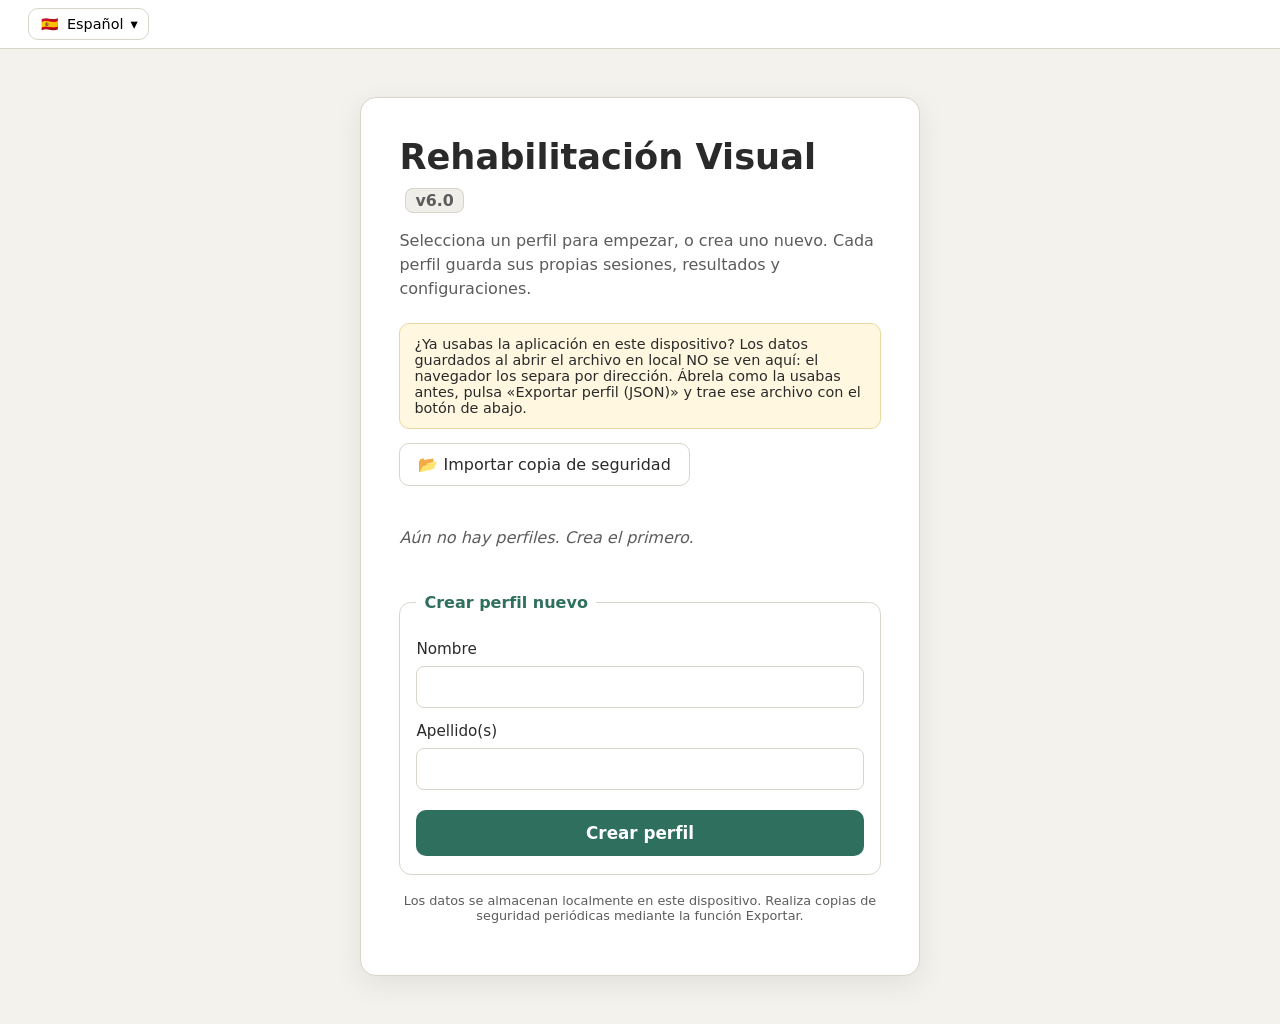
==== commit 47740d72: "Add files via upload" ====
--- a/index.html
+++ b/index.html
@@ -331,6 +331,47 @@
   background: var(--accent); border: 3px solid #fff;
   box-shadow: 0 1px 4px rgba(0,0,0,0.35); cursor: pointer;
 }
+
+/* Selector del centro de dispersión: una maqueta de la pantalla apaisada con
+   las nueve posiciones posibles. Es solo un mando de configuración; durante el
+   ejercicio ese centro no se dibuja en ninguna parte. */
+/* El ancho máximo va en el envoltorio: el relleno en % del rectángulo se mide
+   contra el bloque contenedor, no contra el propio elemento, y solo así sale
+   la proporción 16:9 exacta. */
+.origin-pick { margin: 6px 0 2px; max-width: 340px; }
+.op-screen {
+  position: relative; width: 100%;
+  padding-bottom: 56.25%;            /* 16:9, la pantalla en horizontal */
+  /* el borde va por dentro: un border real restaría de la caja de relleno y
+     dejaría de ser 16:9 exacto, con el anillo de vista previa ovalado */
+  box-shadow: inset 0 0 0 2px var(--border); border-radius: 10px;
+  background: #f7f6f2; overflow: hidden;
+}
+.op-guide { position: absolute; background: var(--border); }
+.op-gv { left: 50%; top: 0; bottom: 0; width: 1px; }
+.op-gh { top: 50%; left: 0; right: 0; height: 1px; }
+.op-cell {
+  position: absolute; width: 33.333%; height: 33.333%;
+  transform: translate(-50%, -50%);
+  padding: 0; margin: 0; border: none; background: none;
+  cursor: pointer; border-radius: 8px; -webkit-tap-highlight-color: transparent;
+}
+.op-cell::before {                     /* la marca visible de cada posición */
+  content: ""; position: absolute; left: 50%; top: 50%;
+  width: 12px; height: 12px; margin: -6px 0 0 -6px;
+  border-radius: 50%; background: #fff;
+  border: 2px solid #b9b4a7; transition: none;
+}
+.op-cell:hover::before { border-color: var(--accent); }
+.op-cell:focus-visible { outline: 2px solid var(--accent); outline-offset: -2px; }
+/* Vista previa del anillo elegido, dibujada alrededor del centro activo. Solo
+   informa: no recibe pulsaciones y queda recortada por la maqueta. */
+.op-ring { position: absolute; border-radius: 50%; transform: translate(-50%, -50%); pointer-events: none; }
+.op-cell[aria-checked="true"]::before {
+  width: 18px; height: 18px; margin: -9px 0 0 -9px;
+  background: var(--accent); border-color: #fff;
+  box-shadow: 0 1px 4px rgba(0,0,0,0.35);
+}
 select {
   padding: 10px 12px; border-radius: 8px; border: 1px solid var(--border);
   background: #fff; font-size: 1rem; color: var(--ink);
@@ -718,7 +759,7 @@
   <!-- ===================== PANTALLA: SELECTOR DE PERFILES ===================== -->
   <section id="screen-profiles" class="screen active">
     <div class="panel">
-      <h1>Rehabilitación Visual <span class="ver">v5.9</span></h1>
+      <h1>Rehabilitación Visual <span class="ver">v6.0</span></h1>
       <p class="subtitle">Selecciona un perfil para empezar, o crea uno nuevo.
         Cada perfil guarda sus propias sesiones, resultados y configuraciones.</p>
       <div id="legacy-notice" class="legacy-notice hidden"></div>
@@ -821,6 +862,21 @@
             <input type="range" id="cfg-stim-size" min="1" max="12" step="0.5" value="4" />
           </label>
 
+          <div class="field" id="cfg-origin-field">
+            <span>Centro de dispersión</span>
+            <div class="origin-pick">
+              <div class="op-screen" id="cfg-origin" role="radiogroup"
+                   aria-label="Centro de dispersión de los estímulos">
+                <i class="op-guide op-gv"></i><i class="op-guide op-gh"></i>
+                <i class="op-ring" id="cfg-origin-ring"></i>
+              </div>
+            </div>
+            <small class="hint-text" id="cfg-origin-hint">Punto desde el que se reparten los
+              estímulos: el centro de la pantalla, el de cada cuadrante o el punto medio entre
+              cuadrantes. <b>No se dibuja durante el ejercicio</b>; la figura de fijación sigue
+              en el centro de la pantalla.</small>
+          </div>
+
           <div class="field" id="cfg-rad-field">
             <span>Área de aparición: <output id="out-rad-range">0 – 100</output>%</span>
             <div class="dual-range" id="cfg-rad-range">
@@ -830,9 +886,10 @@
               <input type="range" id="cfg-rad-max" min="0" max="100" step="1" value="100"
                      aria-label="Fin del anillo, hacia la periferia" />
             </div>
-            <small class="hint-text">Anillo de trabajo: <b>0 %</b> es el punto de fijación y
-              <b>100 %</b> el extremo de la pantalla. Los estímulos aparecen solo dentro del tramo
-              verde. Separación mínima entre las dos marcas: 5 %.</small>
+            <small class="hint-text" id="cfg-rad-hint">Anillo de trabajo medido desde el centro de
+              dispersión elegido: <b>0 %</b> es ese centro y <b>100 %</b> el punto más lejano de la
+              pantalla. Los estímulos aparecen solo dentro del tramo verde. Separación mínima entre
+              las dos marcas: 5 %.</small>
           </div>
         </fieldset>
 
@@ -1363,7 +1420,7 @@
 (() => {
   "use strict";
 
-  const APP_VERSION = "5.9";
+  const APP_VERSION = "6.0";
   const SCHEMA_VERSION = 3;
   const STORAGE_KEY = "rehab_visual_sessions_v2";   // clave antigua (se conserva como copia)
   const CONFIG_KEY = "rehab_visual_config_v1";      // config antigua (fallback de migración)
@@ -1629,6 +1686,117 @@
   // Separación mínima entre las dos marcas del anillo, en % del radio máximo.
   const RAD_MIN_SPAN = 5;
 
+  // Las nueve posiciones posibles del centro de dispersión, en % de pantalla:
+  // el centro, los centros de los cuatro cuadrantes y los puntos medios entre
+  // cuadrantes. Orden de lectura (arriba-izquierda → abajo-derecha).
+  const RAD_ORIGINS = [
+    { x: 25, y: 25 }, { x: 50, y: 25 }, { x: 75, y: 25 },
+    { x: 25, y: 50 }, { x: 50, y: 50 }, { x: 75, y: 50 },
+    { x: 25, y: 75 }, { x: 50, y: 75 }, { x: 75, y: 75 },
+  ];
+  const RAD_ORIGIN_DEFAULT = 4;               // el centro de la pantalla
+
+  // Centro de dispersión elegido, tolerante con configuraciones antiguas.
+  function radialOrigin(cfg) {
+    const i = cfg && cfg.radOrigin != null ? cfg.radOrigin : RAD_ORIGIN_DEFAULT;
+    return RAD_ORIGINS[i] || RAD_ORIGINS[RAD_ORIGIN_DEFAULT];
+  }
+
+  // ---- Selector visual del centro de dispersión (pantalla en horizontal) ----
+  // Lee y escribe el valor elegido; la selección vive en el propio contenedor
+  // para no añadir estado suelto.
+  function getRadOrigin() {
+    const box = $("#cfg-origin");
+    const i = box ? parseInt(box.getAttribute("data-value"), 10) : NaN;
+    return isNaN(i) || !RAD_ORIGINS[i] ? RAD_ORIGIN_DEFAULT : i;
+  }
+  function setRadOrigin(i) {
+    const box = $("#cfg-origin");
+    if (!box) return;
+    const n = RAD_ORIGINS[i] ? i : RAD_ORIGIN_DEFAULT;
+    box.setAttribute("data-value", n);
+    box.querySelectorAll(".op-cell").forEach((b) => {
+      const sel = parseInt(b.getAttribute("data-i"), 10) === n;
+      b.setAttribute("aria-checked", sel ? "true" : "false");
+      b.tabIndex = sel ? 0 : -1;              // un solo tabulador para el grupo
+    });
+    pintarMaquetaAnillo();
+  }
+
+  // Vista previa: dibuja sobre la maqueta el anillo que resultará de combinar
+  // el centro elegido con el tramo del selector de área. La maqueta es siempre
+  // 16:9, así que el círculo puede expresarse en porcentajes sin medir el DOM.
+  const OP_AR = 9 / 16;                        // alto / ancho de la maqueta
+  function pintarMaquetaAnillo() {
+    const ring = $("#cfg-origin-ring"), lo = $("#cfg-rad-min"), hi = $("#cfg-rad-max");
+    if (!ring || !lo || !hi) return;
+    const o = RAD_ORIGINS[getRadOrigin()];
+    const rng = radialRange({ radMin: parseFloat(lo.value), radMax: parseFloat(hi.value) });
+    // radio máximo = hasta la esquina más lejana, en anchos de maqueta
+    const dx = Math.max(o.x, 100 - o.x) / 100;
+    const dy = (Math.max(o.y, 100 - o.y) / 100) * OP_AR;
+    const rMax = Math.sqrt(dx * dx + dy * dy);
+    const rOut = (rng.hi / 100) * rMax;
+    const anchoPct = rOut * 2 * 100;
+    ring.style.left = o.x + "%";
+    ring.style.top = o.y + "%";
+    ring.style.width = anchoPct + "%";
+    ring.style.height = anchoPct / OP_AR + "%";
+    const corte = rOut > 0 ? (rng.lo / rng.hi) * 50 : 0;
+    ring.style.background = "radial-gradient(circle at 50% 50%," +
+      " rgba(15,107,83,0) " + corte + "%," +
+      " rgba(15,107,83,0.20) " + corte + "%," +
+      " rgba(15,107,83,0.20) 50%," +
+      " rgba(15,107,83,0) 50%)";
+  }
+  function construirSelectorCentro() {
+    const box = $("#cfg-origin");
+    if (!box || box.querySelector(".op-cell")) return;
+    RAD_ORIGINS.forEach((o, i) => {
+      const b = document.createElement("button");
+      b.type = "button";
+      b.className = "op-cell";
+      b.setAttribute("role", "radio");
+      b.setAttribute("data-i", i);
+      b.style.left = o.x + "%";
+      b.style.top = o.y + "%";
+      b.addEventListener("click", () => setRadOrigin(i));
+      box.appendChild(b);
+    });
+    // Flechas del teclado: moverse por la rejilla de 3 × 3.
+    box.addEventListener("keydown", (e) => {
+      const paso = { ArrowLeft: -1, ArrowRight: 1, ArrowUp: -3, ArrowDown: 3 }[e.key];
+      if (!paso) return;
+      const cur = getRadOrigin();
+      // izquierda/derecha no deben saltar de fila
+      if (Math.abs(paso) === 1 && Math.floor((cur + paso) / 3) !== Math.floor(cur / 3)) return;
+      const next = cur + paso;
+      if (!RAD_ORIGINS[next]) return;
+      e.preventDefault();
+      setRadOrigin(next);
+      const el = box.querySelector('.op-cell[data-i="' + next + '"]');
+      if (el) el.focus();
+    });
+    etiquetarSelectorCentro();
+    setRadOrigin(RAD_ORIGIN_DEFAULT);
+  }
+  // Rótulos accesibles de las nueve posiciones, en el idioma activo.
+  function etiquetarSelectorCentro() {
+    const box = $("#cfg-origin");
+    if (!box) return;
+    const filas = [t("cfg.oTop"), t("cfg.oMid"), t("cfg.oBot")];
+    const cols = [t("cfg.oLeft"), t("cfg.oCtr"), t("cfg.oRight")];
+    box.setAttribute("aria-label", t("cfg.origin"));
+    box.querySelectorAll(".op-cell").forEach((b) => {
+      const i = parseInt(b.getAttribute("data-i"), 10);
+      const nombre = i === RAD_ORIGIN_DEFAULT
+        ? t("cfg.oCenter")
+        : filas[Math.floor(i / 3)] + " · " + cols[i % 3];
+      b.setAttribute("aria-label", nombre);
+      b.title = nombre;
+    });
+  }
+
   // Normaliza el rango radial elegido en la configuración.
   function radialRange(cfg) {
     let lo = clamp(cfg && cfg.radMin != null ? cfg.radMin : 0, 0, 100);
@@ -1654,17 +1822,32 @@
     const weights = adaptive ? adaptiveWeights() : null;
 
     // Anillo de aparición en píxeles reales (el radio debe ser circular en
-    // pantalla, no en unidades %, que están deformadas por el aspecto).
+    // pantalla, no en unidades %, que están deformadas por el aspecto). El
+    // anillo se mide desde el centro de dispersión elegido, que puede no ser
+    // el de la pantalla; ese punto nunca se dibuja.
     const rng = radialRange(cfg);
-    const rMaxPx = Math.hypot(W / 2 - (marginX / 100) * W, H / 2 - (marginY / 100) * H);
+    const org = radialOrigin(cfg);
+    const oxPx = (org.x / 100) * W, oyPx = (org.y / 100) * H;
+    // 100 % = la esquina útil más lejana, para que el anillo completo siga
+    // alcanzando toda la pantalla aunque el centro esté descolocado.
+    const x0 = (marginX / 100) * W, x1 = ((100 - marginX) / 100) * W;
+    const y0 = (marginY / 100) * H, y1 = ((100 - marginY) / 100) * H;
+    const rMaxPx = Math.max(
+      Math.hypot(x0 - oxPx, y0 - oyPx), Math.hypot(x1 - oxPx, y0 - oyPx),
+      Math.hypot(x0 - oxPx, y1 - oyPx), Math.hypot(x1 - oxPx, y1 - oyPx)
+    );
     const rInPx = (rng.lo / 100) * rMaxPx;
     const rOutPx = (rng.hi / 100) * rMaxPx;
-    const radiusPx = (x, y) => Math.hypot((x - 50) / 100 * W, (y - 50) / 100 * H);
+    const radiusPx = (x, y) => Math.hypot((x / 100) * W - oxPx, (y / 100) * H - oyPx);
     // Muestreo polar uniforme por superficie dentro del anillo.
+    const atAngle = (ang, r) => ({
+      x: org.x + (Math.cos(ang) * r) / W * 100,
+      y: org.y + (Math.sin(ang) * r) / H * 100,
+    });
     const inAnnulus = () => {
       const ang = Math.random() * Math.PI * 2;
       const r = Math.sqrt(rInPx * rInPx + Math.random() * (rOutPx * rOutPx - rInPx * rInPx));
-      return { x: 50 + (Math.cos(ang) * r) / W * 100, y: 50 + (Math.sin(ang) * r) / H * 100 };
+      return atAngle(ang, r);
     };
     const insideBounds = (p) => p.x >= marginX && p.x <= 100 - marginX &&
                                 p.y >= marginY && p.y <= 100 - marginY;
@@ -1704,19 +1887,16 @@
           const desfase = Math.random() * Math.PI * 2;
           for (let k = 0; k < pasos && !placed; k++) {
             const ang = desfase + (k / pasos) * Math.PI * 2;
-            for (let f = 0; f <= 4 && !placed; f++) {
-              const r = rInPx + (rOutPx - rInPx) * (f / 4);
-              const p = { x: 50 + (Math.cos(ang) * r) / W * 100,
-                          y: 50 + (Math.sin(ang) * r) / H * 100 };
+            for (let f = 0; f <= 8 && !placed; f++) {
+              const p = atAngle(ang, rInPx + (rOutPx - rInPx) * (f / 8));
               if (insideBounds(p)) placed = p;
             }
           }
         }
         if (!placed) {
-          placed = {
-            x: clamp(50 + (rInPx + rOutPx) / 2 / W * 100, marginX, 100 - marginX),
-            y: clamp(50, marginY, 100 - marginY),
-          };
+          const p = atAngle(0, (rInPx + rOutPx) / 2);
+          placed = { x: clamp(p.x, marginX, 100 - marginX),
+                     y: clamp(p.y, marginY, 100 - marginY) };
         }
       }
       positions.push(placed);
@@ -2596,6 +2776,7 @@
       screenDiag: parseFloat($("#cfg-screen-diag").value),
       radMin: parseFloat($("#cfg-rad-min").value),
       radMax: parseFloat($("#cfg-rad-max").value),
+      radOrigin: getRadOrigin(),
     };
   }
 
@@ -2651,6 +2832,7 @@
     set("#cfg-screen-diag", c.screenDiag);
     set("#cfg-rad-min", c.radMin);
     set("#cfg-rad-max", c.radMax);
+    if (c.radOrigin != null) setRadOrigin(c.radOrigin);
   }
 
   function toleranceLabel(v) {
@@ -5238,16 +5420,16 @@
   const I18N = { es: ES, en: EN, ca: CA, va: VA, gl: GL, eu: EU, pt: PT, it: IT, fr: FR, de: DE, ru: RU };
   // Claves de los formularios de configuración (fusionadas sobre I18N).
   const CFGK = {
-  es:{"cfg.dist":"Distancia de uso recomendada","cfg.diag":"Diagonal real de tu pantalla:","cfg.stim":"Estímulos","cfg.count":"Número de estímulos:","cfg.shape":"Forma del estímulo","cfg.optX":"Equis (✕)","cfg.optCircle":"Círculo de control","cfg.stimSize":"Tamaño del estímulo:","cfg.radRange":"Área de aparición:","cfg.radMin":"Área de aparición, desde el centro:","cfg.radMax":"Área de aparición, hasta la periferia:","cfg.center":"Figura central (punto de fijación)","cfg.centerShape":"Forma central","cfg.cross":"Cruz","cfg.dot":"Punto","cfg.centerSize":"Tamaño de la figura central:","cfg.colors":"Colores","cfg.colCenter":"Figura central","cfg.colStim":"Estímulo (X/círculo)","cfg.colGomet":"Gomet (tu marca)","cfg.colCursor":"Cursor","cfg.interact":"Interacción y marcado","cfg.mode":"Modo de interacción","cfg.auto":"Automático (detectar dispositivo)","cfg.pc":"PC / ratón (cursor + clic)","cfg.touch":"Táctil (tocar con el dedo)","cfg.tol":"Exigencia de precisión:","cfg.view":"Tiempo de visualización tras marcar:","cfg.isi":"Aparición aleatoria del estímulo: hasta","cfg.band":"Mostrar franja «No la veo» tras:","cfg.opts":"Opciones","cfg.sound":"Señal acústica de feedback","cfg.vibr":"Vibración de feedback (móviles compatibles)","cfg.adapt":"Adaptativo: reforzar zonas con más fallos","cfg.cam":"Supervisión por cámara (vista previa)","cfg.reco":"Distancia recomendada","cfg.fov":"Campo visual a esa distancia","cfg.recoWhy":"Distancia mínima prudente que a la vez maximiza el campo visual. Usa el dispositivo en horizontal.","b2c.modeLegend":"Modalidad y nivel","b2c.mod":"Modalidad","b2c.preset":"Nivel predefinido","b2c.pCustom":"Personalizado","b2c.pEasy":"Inicial","b2c.pMid":"Intermedio","b2c.pHard":"Avanzado","b2c.countL":"Número de objetivos:","b2c.countW":"Número de palabras:","b2c.letters":"Letras","b2c.visible":"Letras visibles en pantalla:","b2c.case":"Mayúsculas / minúsculas","b2c.upper":"Mayúsculas","b2c.lower":"Minúsculas","b2c.mixed":"Mezcladas","b2c.enye":"Incluir la letra Ñ","b2c.reshuffle":"Reorganizar las letras tras cada intento","b2c.sizes":"Tamaños (progresión radial)","b2c.min":"Tamaño mínimo (centro):","b2c.max":"Tamaño máximo (periferia):","b2c.prog":"Intensidad de la progresión:","b2c.cdot":"Tamaño del punto central:","b2c.excl":"Zona de exclusión central:","b2c.voiceLegend":"Voz e instrucciones","b2c.voice":"Voz","b2c.rate":"Velocidad de la voz:","b2c.vol":"Volumen:","b2c.written":"Mostrar también la letra/palabra escrita","b2c.test":"🔊 Probar voz","b2c.words":"Palabras (modalidad Formar palabra)","b2c.wlen":"Longitud de palabra:","b2c.pauseB":"Pausa entre palabras/objetivos:","b2c.bandAfter":"Mostrar banda «No la veo / siguiente» tras:"},
-  en:{"cfg.dist":"Recommended viewing distance","cfg.diag":"Actual screen diagonal:","cfg.stim":"Stimuli","cfg.count":"Number of stimuli:","cfg.shape":"Stimulus shape","cfg.optX":"Cross (✕)","cfg.optCircle":"Control circle","cfg.stimSize":"Stimulus size:","cfg.radRange":"Appearance area:","cfg.radMin":"Appearance area, from the centre:","cfg.radMax":"Appearance area, out to the periphery:","cfg.center":"Central figure (fixation point)","cfg.centerShape":"Central shape","cfg.cross":"Cross","cfg.dot":"Dot","cfg.centerSize":"Central figure size:","cfg.colors":"Colours","cfg.colCenter":"Central figure","cfg.colStim":"Stimulus (X/circle)","cfg.colGomet":"Sticker (your mark)","cfg.colCursor":"Cursor","cfg.interact":"Interaction and marking","cfg.mode":"Interaction mode","cfg.auto":"Automatic (detect device)","cfg.pc":"PC / mouse (cursor + click)","cfg.touch":"Touch (tap with finger)","cfg.tol":"Precision demand:","cfg.view":"Viewing time after marking:","cfg.isi":"Random stimulus onset: up to","cfg.band":"Show band after:","cfg.opts":"Options","cfg.sound":"Audio feedback","cfg.vibr":"Vibration feedback (compatible phones)","cfg.adapt":"Adaptive: reinforce weakest zones","cfg.cam":"Camera supervision (preview)","cfg.reco":"Recommended distance","cfg.fov":"Visual field at that distance","cfg.recoWhy":"Minimum safe distance that also maximises the visual field. Use the device in landscape.","b2c.modeLegend":"Mode and level","b2c.mod":"Mode","b2c.preset":"Preset level","b2c.pCustom":"Custom","b2c.pEasy":"Beginner","b2c.pMid":"Intermediate","b2c.pHard":"Advanced","b2c.countL":"Number of targets:","b2c.countW":"Number of words:","b2c.letters":"Letters","b2c.visible":"Letters visible on screen:","b2c.case":"Upper / lower case","b2c.upper":"Uppercase","b2c.lower":"Lowercase","b2c.mixed":"Mixed","b2c.enye":"Include letter Ñ","b2c.reshuffle":"Rearrange letters after each attempt","b2c.sizes":"Sizes (radial progression)","b2c.min":"Minimum size (centre):","b2c.max":"Maximum size (periphery):","b2c.prog":"Progression intensity:","b2c.cdot":"Central dot size:","b2c.excl":"Central exclusion zone:","b2c.voiceLegend":"Voice and instructions","b2c.voice":"Voice","b2c.rate":"Voice rate:","b2c.vol":"Volume:","b2c.written":"Also show the written letter/word","b2c.test":"🔊 Test voice","b2c.words":"Words (word-building mode)","b2c.wlen":"Word length:","b2c.pauseB":"Pause between words/targets:","b2c.bandAfter":"Show skip band after:"},
-  ca:{"cfg.dist":"Distància d'ús recomanada","cfg.diag":"Diagonal real de la pantalla:","cfg.stim":"Estímuls","cfg.count":"Nombre d'estímuls:","cfg.shape":"Forma de l'estímul","cfg.optX":"Ics (✕)","cfg.optCircle":"Cercle de control","cfg.stimSize":"Mida de l'estímul:","cfg.radRange":"Àrea d'aparició:","cfg.radMin":"Àrea d'aparició, des del centre:","cfg.radMax":"Àrea d'aparició, fins a la perifèria:","cfg.center":"Figura central (punt de fixació)","cfg.centerShape":"Forma central","cfg.cross":"Creu","cfg.dot":"Punt","cfg.centerSize":"Mida de la figura central:","cfg.colors":"Colors","cfg.colCenter":"Figura central","cfg.colStim":"Estímul (X/cercle)","cfg.colGomet":"Gomet (la teva marca)","cfg.colCursor":"Cursor","cfg.interact":"Interacció i marcatge","cfg.mode":"Mode d'interacció","cfg.auto":"Automàtic (detectar dispositiu)","cfg.pc":"PC / ratolí (cursor + clic)","cfg.touch":"Tàctil (tocar amb el dit)","cfg.tol":"Exigència de precisió:","cfg.view":"Temps de visualització en marcar:","cfg.isi":"Aparició aleatòria de l'estímul: fins a","cfg.band":"Mostrar franja «No la veig» després de:","cfg.opts":"Opcions","cfg.sound":"Senyal acústic de retorn","cfg.vibr":"Vibració de retorn (mòbils compatibles)","cfg.adapt":"Adaptatiu: reforçar zones amb més errors","cfg.cam":"Supervisió per càmera (previsualització)","cfg.reco":"Distància recomanada","cfg.fov":"Camp visual a aquesta distància","cfg.recoWhy":"Distància mínima prudent que alhora maximitza el camp visual. Fes servir el dispositiu en horitzontal.","b2c.modeLegend":"Modalitat i nivell","b2c.mod":"Modalitat","b2c.preset":"Nivell predefinit","b2c.pCustom":"Personalitzat","b2c.pEasy":"Inicial","b2c.pMid":"Intermedi","b2c.pHard":"Avançat","b2c.countL":"Nombre d'objectius:","b2c.countW":"Nombre de paraules:","b2c.letters":"Lletres","b2c.visible":"Lletres visibles en pantalla:","b2c.case":"Majúscules / minúscules","b2c.upper":"Majúscules","b2c.lower":"Minúscules","b2c.mixed":"Barrejades","b2c.enye":"Incloure la lletra Ñ","b2c.reshuffle":"Reorganitzar les lletres a cada intent","b2c.sizes":"Mides (progressió radial)","b2c.min":"Mida mínima (centre):","b2c.max":"Mida màxima (perifèria):","b2c.prog":"Intensitat de la progressió:","b2c.cdot":"Mida del punt central:","b2c.excl":"Zona d'exclusió central:","b2c.voiceLegend":"Veu i instruccions","b2c.voice":"Veu","b2c.rate":"Velocitat de la veu:","b2c.vol":"Volum:","b2c.written":"Mostrar també la lletra/paraula escrita","b2c.test":"🔊 Provar veu","b2c.words":"Paraules (modalitat Formar paraula)","b2c.wlen":"Longitud de paraula:","b2c.pauseB":"Pausa entre paraules/objectius:","b2c.bandAfter":"Mostrar banda «Saltar» després de:"},
-  gl:{"cfg.dist":"Distancia de uso recomendada","cfg.diag":"Diagonal real da pantalla:","cfg.stim":"Estímulos","cfg.count":"Número de estímulos:","cfg.shape":"Forma do estímulo","cfg.optX":"Equis (✕)","cfg.optCircle":"Círculo de control","cfg.stimSize":"Tamaño do estímulo:","cfg.radRange":"Área de aparición:","cfg.radMin":"Área de aparición, desde o centro:","cfg.radMax":"Área de aparición, ata a periferia:","cfg.center":"Figura central (punto de fixación)","cfg.centerShape":"Forma central","cfg.cross":"Cruz","cfg.dot":"Punto","cfg.centerSize":"Tamaño da figura central:","cfg.colors":"Cores","cfg.colCenter":"Figura central","cfg.colStim":"Estímulo (X/círculo)","cfg.colGomet":"Gomete (a túa marca)","cfg.colCursor":"Cursor","cfg.interact":"Interacción e marcaxe","cfg.mode":"Modo de interacción","cfg.auto":"Automático (detectar dispositivo)","cfg.pc":"PC / rato (cursor + clic)","cfg.touch":"Táctil (tocar co dedo)","cfg.tol":"Esixencia de precisión:","cfg.view":"Tempo de visualización tras marcar:","cfg.isi":"Aparición aleatoria do estímulo: ata","cfg.band":"Mostrar franxa «Non a vexo» tras:","cfg.opts":"Opcións","cfg.sound":"Sinal acústico de retorno","cfg.vibr":"Vibración de retorno (móbiles compatibles)","cfg.adapt":"Adaptativo: reforzar zonas con máis erros","cfg.cam":"Supervisión por cámara (vista previa)","cfg.reco":"Distancia recomendada","cfg.fov":"Campo visual a esa distancia","cfg.recoWhy":"Distancia mínima prudente que maximiza o campo visual. Usa o dispositivo en horizontal.","b2c.modeLegend":"Modalidade e nivel","b2c.mod":"Modalidade","b2c.preset":"Nivel predefinido","b2c.pCustom":"Personalizado","b2c.pEasy":"Inicial","b2c.pMid":"Intermedio","b2c.pHard":"Avanzado","b2c.countL":"Número de obxectivos:","b2c.countW":"Número de palabras:","b2c.letters":"Letras","b2c.visible":"Letras visibles en pantalla:","b2c.case":"Maiúsculas / minúsculas","b2c.upper":"Maiúsculas","b2c.lower":"Minúsculas","b2c.mixed":"Mesturadas","b2c.enye":"Incluír a letra Ñ","b2c.reshuffle":"Reorganizar as letras tras cada intento","b2c.sizes":"Tamaños (progresión radial)","b2c.min":"Tamaño mínimo (centro):","b2c.max":"Tamaño máximo (periferia):","b2c.prog":"Intensidade da progresión:","b2c.cdot":"Tamaño do punto central:","b2c.excl":"Zona de exclusión central:","b2c.voiceLegend":"Voz e instrucións","b2c.voice":"Voz","b2c.rate":"Velocidade da voz:","b2c.vol":"Volume:","b2c.written":"Mostrar tamén a letra/palabra escrita","b2c.test":"🔊 Probar voz","b2c.words":"Palabras (modalidade Formar palabra)","b2c.wlen":"Lonxitude de palabra:","b2c.pauseB":"Pausa entre palabras/obxectivos:","b2c.bandAfter":"Mostrar banda «Saltar» tras:"},
-  eu:{"cfg.dist":"Gomendatutako erabilera-distantzia","cfg.diag":"Pantailaren benetako diagonala:","cfg.stim":"Estimuluak","cfg.count":"Estimulu kopurua:","cfg.shape":"Estimuluaren forma","cfg.optX":"Ixa (✕)","cfg.optCircle":"Kontrol-zirkulua","cfg.stimSize":"Estimuluaren tamaina:","cfg.radRange":"Agerpen-eremua:","cfg.radMin":"Agerpen-eremua, erdigunetik:","cfg.radMax":"Agerpen-eremua, periferiaraino:","cfg.center":"Erdiko irudia (finkatze-puntua)","cfg.centerShape":"Erdiko forma","cfg.cross":"Gurutzea","cfg.dot":"Puntua","cfg.centerSize":"Erdiko irudiaren tamaina:","cfg.colors":"Koloreak","cfg.colCenter":"Erdiko irudia","cfg.colStim":"Estimulua (X/zirkulua)","cfg.colGomet":"Gometa (zure marka)","cfg.colCursor":"Kurtsorea","cfg.interact":"Interakzioa eta markaketa","cfg.mode":"Interakzio modua","cfg.auto":"Automatikoa (gailua detektatu)","cfg.pc":"PC / sagua (kurtsorea + klik)","cfg.touch":"Ukipena (hatzarekin ukitu)","cfg.tol":"Zehaztasun-eskakizuna:","cfg.view":"Ikuste-denbora markatu ostean:","cfg.isi":"Ausazko agerpena: gehienez","cfg.band":"«Ez dut ikusten» banda erakutsi:","cfg.opts":"Aukerak","cfg.sound":"Soinu-seinalea","cfg.vibr":"Bibrazioa (gailu bateragarriak)","cfg.adapt":"Egokitzailea: gune ahulenak indartu","cfg.cam":"Kamera bidezko gainbegiratzea","cfg.reco":"Gomendatutako distantzia","cfg.fov":"Ikus-eremua distantzia horretan","cfg.recoWhy":"Distantzia seguru txikiena, ikus-eremua maximizatzen duena. Erabili gailua horizontalean.","b2c.modeLegend":"Modalitatea eta maila","b2c.mod":"Modalitatea","b2c.preset":"Aurrezarritako maila","b2c.pCustom":"Pertsonalizatua","b2c.pEasy":"Hasierakoa","b2c.pMid":"Ertaina","b2c.pHard":"Aurreratua","b2c.countL":"Helburu kopurua:","b2c.countW":"Hitz kopurua:","b2c.letters":"Letrak","b2c.visible":"Pantailako letra ikusgaiak:","b2c.case":"Maiuskulak / minuskulak","b2c.upper":"Maiuskulak","b2c.lower":"Minuskulak","b2c.mixed":"Nahasiak","b2c.enye":"Ñ letra sartu","b2c.reshuffle":"Letrak berrantolatu saiakera bakoitzean","b2c.sizes":"Tamainak (progresio erradiala)","b2c.min":"Gutxieneko tamaina (erdigunea):","b2c.max":"Gehienezko tamaina (periferia):","b2c.prog":"Progresioaren intentsitatea:","b2c.cdot":"Erdiko puntuaren tamaina:","b2c.excl":"Erdiko bazterketa-eremua:","b2c.voiceLegend":"Ahotsa eta jarraibideak","b2c.voice":"Ahotsa","b2c.rate":"Ahotsaren abiadura:","b2c.vol":"Bolumena:","b2c.written":"Letra/hitza idatzita ere erakutsi","b2c.test":"🔊 Ahotsa probatu","b2c.words":"Hitzak (hitzak osatzeko modalitatea)","b2c.wlen":"Hitzaren luzera:","b2c.pauseB":"Hitz/helburuen arteko pausa:","b2c.bandAfter":"«Saltatu» banda erakutsi:"},
-  pt:{"cfg.dist":"Distância de uso recomendada","cfg.diag":"Diagonal real do ecrã:","cfg.stim":"Estímulos","cfg.count":"Número de estímulos:","cfg.shape":"Forma do estímulo","cfg.optX":"Xis (✕)","cfg.optCircle":"Círculo de controlo","cfg.stimSize":"Tamanho do estímulo:","cfg.radRange":"Área de aparição:","cfg.radMin":"Área de aparição, a partir do centro:","cfg.radMax":"Área de aparição, até à periferia:","cfg.center":"Figura central (ponto de fixação)","cfg.centerShape":"Forma central","cfg.cross":"Cruz","cfg.dot":"Ponto","cfg.centerSize":"Tamanho da figura central:","cfg.colors":"Cores","cfg.colCenter":"Figura central","cfg.colStim":"Estímulo (X/círculo)","cfg.colGomet":"Autocolante (a tua marca)","cfg.colCursor":"Cursor","cfg.interact":"Interação e marcação","cfg.mode":"Modo de interação","cfg.auto":"Automático (detetar dispositivo)","cfg.pc":"PC / rato (cursor + clique)","cfg.touch":"Tátil (tocar com o dedo)","cfg.tol":"Exigência de precisão:","cfg.view":"Tempo de visualização após marcar:","cfg.isi":"Aparição aleatória: até","cfg.band":"Mostrar faixa «Não a vejo» após:","cfg.opts":"Opções","cfg.sound":"Sinal acústico","cfg.vibr":"Vibração (telemóveis compatíveis)","cfg.adapt":"Adaptativo: reforçar zonas fracas","cfg.cam":"Supervisão por câmara (pré-visualização)","cfg.reco":"Distância recomendada","cfg.fov":"Campo visual a essa distância","cfg.recoWhy":"Distância mínima prudente que maximiza o campo visual. Usa o dispositivo na horizontal.","b2c.modeLegend":"Modalidade e nível","b2c.mod":"Modalidade","b2c.preset":"Nível predefinido","b2c.pCustom":"Personalizado","b2c.pEasy":"Inicial","b2c.pMid":"Intermédio","b2c.pHard":"Avançado","b2c.countL":"Número de alvos:","b2c.countW":"Número de palavras:","b2c.letters":"Letras","b2c.visible":"Letras visíveis no ecrã:","b2c.case":"Maiúsculas / minúsculas","b2c.upper":"Maiúsculas","b2c.lower":"Minúsculas","b2c.mixed":"Misturadas","b2c.enye":"Incluir a letra Ñ","b2c.reshuffle":"Reorganizar as letras após cada tentativa","b2c.sizes":"Tamanhos (progressão radial)","b2c.min":"Tamanho mínimo (centro):","b2c.max":"Tamanho máximo (periferia):","b2c.prog":"Intensidade da progressão:","b2c.cdot":"Tamanho do ponto central:","b2c.excl":"Zona de exclusão central:","b2c.voiceLegend":"Voz e instruções","b2c.voice":"Voz","b2c.rate":"Velocidade da voz:","b2c.vol":"Volume:","b2c.written":"Mostrar também a letra/palavra escrita","b2c.test":"🔊 Testar voz","b2c.words":"Palavras (modalidade Formar palavra)","b2c.wlen":"Comprimento da palavra:","b2c.pauseB":"Pausa entre palavras/alvos:","b2c.bandAfter":"Mostrar faixa «Saltar» após:"},
-  it:{"cfg.dist":"Distanza d'uso consigliata","cfg.diag":"Diagonale reale dello schermo:","cfg.stim":"Stimoli","cfg.count":"Numero di stimoli:","cfg.shape":"Forma dello stimolo","cfg.optX":"Ics (✕)","cfg.optCircle":"Cerchio di controllo","cfg.stimSize":"Dimensione dello stimolo:","cfg.radRange":"Area di comparsa:","cfg.radMin":"Area di comparsa, dal centro:","cfg.radMax":"Area di comparsa, fino alla periferia:","cfg.center":"Figura centrale (punto di fissazione)","cfg.centerShape":"Forma centrale","cfg.cross":"Croce","cfg.dot":"Punto","cfg.centerSize":"Dimensione della figura centrale:","cfg.colors":"Colori","cfg.colCenter":"Figura centrale","cfg.colStim":"Stimolo (X/cerchio)","cfg.colGomet":"Bollino (il tuo segno)","cfg.colCursor":"Cursore","cfg.interact":"Interazione e marcatura","cfg.mode":"Modo di interazione","cfg.auto":"Automatico (rileva dispositivo)","cfg.pc":"PC / mouse (cursore + clic)","cfg.touch":"Touch (tocca con il dito)","cfg.tol":"Esigenza di precisione:","cfg.view":"Tempo di visualizzazione dopo il segno:","cfg.isi":"Comparsa casuale: fino a","cfg.band":"Mostra banda «Non la vedo» dopo:","cfg.opts":"Opzioni","cfg.sound":"Segnale acustico","cfg.vibr":"Vibrazione (telefoni compatibili)","cfg.adapt":"Adattivo: rinforza le zone deboli","cfg.cam":"Supervisione con fotocamera","cfg.reco":"Distanza consigliata","cfg.fov":"Campo visivo a quella distanza","cfg.recoWhy":"Distanza minima prudente che massimizza il campo visivo. Usa il dispositivo in orizzontale.","b2c.modeLegend":"Modalità e livello","b2c.mod":"Modalità","b2c.preset":"Livello predefinito","b2c.pCustom":"Personalizzato","b2c.pEasy":"Iniziale","b2c.pMid":"Intermedio","b2c.pHard":"Avanzato","b2c.countL":"Numero di obiettivi:","b2c.countW":"Numero di parole:","b2c.letters":"Lettere","b2c.visible":"Lettere visibili sullo schermo:","b2c.case":"Maiuscole / minuscole","b2c.upper":"Maiuscole","b2c.lower":"Minuscole","b2c.mixed":"Miste","b2c.enye":"Includi la lettera Ñ","b2c.reshuffle":"Riorganizza le lettere dopo ogni tentativo","b2c.sizes":"Dimensioni (progressione radiale)","b2c.min":"Dimensione minima (centro):","b2c.max":"Dimensione massima (periferia):","b2c.prog":"Intensità della progressione:","b2c.cdot":"Dimensione del punto centrale:","b2c.excl":"Zona di esclusione centrale:","b2c.voiceLegend":"Voce e istruzioni","b2c.voice":"Voce","b2c.rate":"Velocità della voce:","b2c.vol":"Volume:","b2c.written":"Mostra anche la lettera/parola scritta","b2c.test":"🔊 Prova voce","b2c.words":"Parole (modalità Forma la parola)","b2c.wlen":"Lunghezza della parola:","b2c.pauseB":"Pausa tra parole/obiettivi:","b2c.bandAfter":"Mostra banda «Salta» dopo:"},
-  fr:{"cfg.dist":"Distance d'utilisation recommandée","cfg.diag":"Diagonale réelle de l'écran :","cfg.stim":"Stimuli","cfg.count":"Nombre de stimuli :","cfg.shape":"Forme du stimulus","cfg.optX":"Croix (✕)","cfg.optCircle":"Cercle de contrôle","cfg.stimSize":"Taille du stimulus :","cfg.radRange":"Zone d'apparition :","cfg.radMin":"Zone d'apparition, depuis le centre :","cfg.radMax":"Zone d'apparition, jusqu'à la périphérie :","cfg.center":"Figure centrale (point de fixation)","cfg.centerShape":"Forme centrale","cfg.cross":"Croix","cfg.dot":"Point","cfg.centerSize":"Taille de la figure centrale :","cfg.colors":"Couleurs","cfg.colCenter":"Figure centrale","cfg.colStim":"Stimulus (X/cercle)","cfg.colGomet":"Gommette (ta marque)","cfg.colCursor":"Curseur","cfg.interact":"Interaction et marquage","cfg.mode":"Mode d'interaction","cfg.auto":"Automatique (détecter l'appareil)","cfg.pc":"PC / souris (curseur + clic)","cfg.touch":"Tactile (toucher du doigt)","cfg.tol":"Exigence de précision :","cfg.view":"Temps d'affichage après marquage :","cfg.isi":"Apparition aléatoire : jusqu'à","cfg.band":"Afficher la bande après :","cfg.opts":"Options","cfg.sound":"Signal sonore","cfg.vibr":"Vibration (téléphones compatibles)","cfg.adapt":"Adaptatif : renforcer les zones faibles","cfg.cam":"Supervision par caméra (aperçu)","cfg.reco":"Distance recommandée","cfg.fov":"Champ visuel à cette distance","cfg.recoWhy":"Distance minimale prudente qui maximise le champ visuel. Utilise l'appareil à l'horizontale.","b2c.modeLegend":"Modalité et niveau","b2c.mod":"Modalité","b2c.preset":"Niveau prédéfini","b2c.pCustom":"Personnalisé","b2c.pEasy":"Débutant","b2c.pMid":"Intermédiaire","b2c.pHard":"Avancé","b2c.countL":"Nombre de cibles :","b2c.countW":"Nombre de mots :","b2c.letters":"Lettres","b2c.visible":"Lettres visibles à l'écran :","b2c.case":"Majuscules / minuscules","b2c.upper":"Majuscules","b2c.lower":"Minuscules","b2c.mixed":"Mélangées","b2c.enye":"Inclure la lettre Ñ","b2c.reshuffle":"Réorganiser les lettres après chaque essai","b2c.sizes":"Tailles (progression radiale)","b2c.min":"Taille minimale (centre) :","b2c.max":"Taille maximale (périphérie) :","b2c.prog":"Intensité de la progression :","b2c.cdot":"Taille du point central :","b2c.excl":"Zone d'exclusion centrale :","b2c.voiceLegend":"Voix et consignes","b2c.voice":"Voix","b2c.rate":"Vitesse de la voix :","b2c.vol":"Volume :","b2c.written":"Afficher aussi la lettre/le mot écrit","b2c.test":"🔊 Tester la voix","b2c.words":"Mots (modalité Former le mot)","b2c.wlen":"Longueur du mot :","b2c.pauseB":"Pause entre mots/cibles :","b2c.bandAfter":"Afficher la bande « Passer » après :"},
-  de:{"cfg.dist":"Empfohlener Nutzungsabstand","cfg.diag":"Tatsächliche Bildschirmdiagonale:","cfg.stim":"Reize","cfg.count":"Anzahl der Reize:","cfg.shape":"Reizform","cfg.optX":"Kreuz (✕)","cfg.optCircle":"Kontrollkreis","cfg.stimSize":"Reizgröße:","cfg.radRange":"Erscheinungsbereich:","cfg.radMin":"Erscheinungsbereich, ab der Mitte:","cfg.radMax":"Erscheinungsbereich, bis zur Peripherie:","cfg.center":"Zentrale Figur (Fixationspunkt)","cfg.centerShape":"Zentrale Form","cfg.cross":"Kreuz","cfg.dot":"Punkt","cfg.centerSize":"Größe der zentralen Figur:","cfg.colors":"Farben","cfg.colCenter":"Zentrale Figur","cfg.colStim":"Reiz (X/Kreis)","cfg.colGomet":"Klebepunkt (deine Marke)","cfg.colCursor":"Cursor","cfg.interact":"Interaktion und Markierung","cfg.mode":"Interaktionsmodus","cfg.auto":"Automatisch (Gerät erkennen)","cfg.pc":"PC / Maus (Cursor + Klick)","cfg.touch":"Touch (mit dem Finger tippen)","cfg.tol":"Präzisionsanforderung:","cfg.view":"Anzeigezeit nach dem Markieren:","cfg.isi":"Zufälliges Erscheinen: bis zu","cfg.band":"Band anzeigen nach:","cfg.opts":"Optionen","cfg.sound":"Akustisches Feedback","cfg.vibr":"Vibration (kompatible Geräte)","cfg.adapt":"Adaptiv: schwache Zonen verstärken","cfg.cam":"Kameraüberwachung (Vorschau)","cfg.reco":"Empfohlener Abstand","cfg.fov":"Gesichtsfeld bei diesem Abstand","cfg.recoWhy":"Kleinster sicherer Abstand mit maximalem Gesichtsfeld. Gerät im Querformat verwenden.","b2c.modeLegend":"Modus und Stufe","b2c.mod":"Modus","b2c.preset":"Voreingestellte Stufe","b2c.pCustom":"Benutzerdefiniert","b2c.pEasy":"Anfänger","b2c.pMid":"Mittel","b2c.pHard":"Fortgeschritten","b2c.countL":"Anzahl der Ziele:","b2c.countW":"Anzahl der Wörter:","b2c.letters":"Buchstaben","b2c.visible":"Sichtbare Buchstaben:","b2c.case":"Groß-/Kleinschreibung","b2c.upper":"Großbuchstaben","b2c.lower":"Kleinbuchstaben","b2c.mixed":"Gemischt","b2c.enye":"Buchstabe Ñ einschließen","b2c.reshuffle":"Buchstaben nach jedem Versuch neu anordnen","b2c.sizes":"Größen (radiale Progression)","b2c.min":"Mindestgröße (Zentrum):","b2c.max":"Maximalgröße (Peripherie):","b2c.prog":"Progressionsintensität:","b2c.cdot":"Größe des zentralen Punkts:","b2c.excl":"Zentrale Ausschlusszone:","b2c.voiceLegend":"Stimme und Anweisungen","b2c.voice":"Stimme","b2c.rate":"Sprechgeschwindigkeit:","b2c.vol":"Lautstärke:","b2c.written":"Buchstabe/Wort auch schriftlich zeigen","b2c.test":"🔊 Stimme testen","b2c.words":"Wörter (Wortbildungsmodus)","b2c.wlen":"Wortlänge:","b2c.pauseB":"Pause zwischen Wörtern/Zielen:","b2c.bandAfter":"Überspringen-Band zeigen nach:"},
-  ru:{"cfg.dist":"Рекомендуемое расстояние","cfg.diag":"Реальная диагональ экрана:","cfg.stim":"Стимулы","cfg.count":"Число стимулов:","cfg.shape":"Форма стимула","cfg.optX":"Крест (✕)","cfg.optCircle":"Контрольный круг","cfg.stimSize":"Размер стимула:","cfg.radRange":"Зона появления:","cfg.radMin":"Зона появления, от центра:","cfg.radMax":"Зона появления, до периферии:","cfg.center":"Центральная фигура (точка фиксации)","cfg.centerShape":"Центральная форма","cfg.cross":"Крест","cfg.dot":"Точка","cfg.centerSize":"Размер центральной фигуры:","cfg.colors":"Цвета","cfg.colCenter":"Центральная фигура","cfg.colStim":"Стимул (X/круг)","cfg.colGomet":"Наклейка (ваша отметка)","cfg.colCursor":"Курсор","cfg.interact":"Взаимодействие и отметки","cfg.mode":"Режим взаимодействия","cfg.auto":"Автоматически (определить устройство)","cfg.pc":"ПК / мышь (курсор + клик)","cfg.touch":"Сенсорный (касание пальцем)","cfg.tol":"Требование точности:","cfg.view":"Время показа после отметки:","cfg.isi":"Случайное появление: до","cfg.band":"Показывать полосу через:","cfg.opts":"Параметры","cfg.sound":"Звуковой сигнал","cfg.vibr":"Вибрация (совместимые телефоны)","cfg.adapt":"Адаптивно: усиливать слабые зоны","cfg.cam":"Наблюдение камерой (превью)","cfg.reco":"Рекомендуемое расстояние","cfg.fov":"Поле зрения на этом расстоянии","cfg.recoWhy":"Минимально безопасное расстояние с максимальным полем зрения. Держите устройство горизонтально.","b2c.modeLegend":"Режим и уровень","b2c.mod":"Режим","b2c.preset":"Предустановленный уровень","b2c.pCustom":"Пользовательский","b2c.pEasy":"Начальный","b2c.pMid":"Средний","b2c.pHard":"Продвинутый","b2c.countL":"Число целей:","b2c.countW":"Число слов:","b2c.letters":"Буквы","b2c.visible":"Видимых букв на экране:","b2c.case":"Прописные / строчные","b2c.upper":"Прописные","b2c.lower":"Строчные","b2c.mixed":"Смешанные","b2c.enye":"Включить букву Ñ","b2c.reshuffle":"Перемешивать буквы после каждой попытки","b2c.sizes":"Размеры (радиальная прогрессия)","b2c.min":"Минимальный размер (центр):","b2c.max":"Максимальный размер (периферия):","b2c.prog":"Интенсивность прогрессии:","b2c.cdot":"Размер центральной точки:","b2c.excl":"Центральная зона исключения:","b2c.voiceLegend":"Голос и инструкции","b2c.voice":"Голос","b2c.rate":"Скорость речи:","b2c.vol":"Громкость:","b2c.written":"Также показывать букву/слово","b2c.test":"🔊 Проверить голос","b2c.words":"Слова (режим составления)","b2c.wlen":"Длина слова:","b2c.pauseB":"Пауза между словами/целями:","b2c.bandAfter":"Полоса «Пропустить» через:"},
+  es:{"cfg.origin":"Centro de dispersión","cfg.originHint":"Punto desde el que se reparten los estímulos: el centro de la pantalla, el de cada cuadrante o el punto medio entre cuadrantes. <b>No se dibuja durante el ejercicio</b>; la figura de fijación sigue en el centro de la pantalla.","cfg.radHint":"Anillo de trabajo medido desde el centro de dispersión elegido: <b>0 %</b> es ese centro y <b>100 %</b> el punto más lejano de la pantalla. Los estímulos aparecen solo dentro del tramo verde. Separación mínima entre las dos marcas: 5 %.","cfg.oTop":"Arriba","cfg.oMid":"Centro","cfg.oBot":"Abajo","cfg.oLeft":"izquierda","cfg.oCtr":"centro","cfg.oRight":"derecha","cfg.oCenter":"Centro de la pantalla","cfg.dist":"Distancia de uso recomendada","cfg.diag":"Diagonal real de tu pantalla:","cfg.stim":"Estímulos","cfg.count":"Número de estímulos:","cfg.shape":"Forma del estímulo","cfg.optX":"Equis (✕)","cfg.optCircle":"Círculo de control","cfg.stimSize":"Tamaño del estímulo:","cfg.radRange":"Área de aparición:","cfg.radMin":"Área de aparición, desde el centro:","cfg.radMax":"Área de aparición, hasta la periferia:","cfg.center":"Figura central (punto de fijación)","cfg.centerShape":"Forma central","cfg.cross":"Cruz","cfg.dot":"Punto","cfg.centerSize":"Tamaño de la figura central:","cfg.colors":"Colores","cfg.colCenter":"Figura central","cfg.colStim":"Estímulo (X/círculo)","cfg.colGomet":"Gomet (tu marca)","cfg.colCursor":"Cursor","cfg.interact":"Interacción y marcado","cfg.mode":"Modo de interacción","cfg.auto":"Automático (detectar dispositivo)","cfg.pc":"PC / ratón (cursor + clic)","cfg.touch":"Táctil (tocar con el dedo)","cfg.tol":"Exigencia de precisión:","cfg.view":"Tiempo de visualización tras marcar:","cfg.isi":"Aparición aleatoria del estímulo: hasta","cfg.band":"Mostrar franja «No la veo» tras:","cfg.opts":"Opciones","cfg.sound":"Señal acústica de feedback","cfg.vibr":"Vibración de feedback (móviles compatibles)","cfg.adapt":"Adaptativo: reforzar zonas con más fallos","cfg.cam":"Supervisión por cámara (vista previa)","cfg.reco":"Distancia recomendada","cfg.fov":"Campo visual a esa distancia","cfg.recoWhy":"Distancia mínima prudente que a la vez maximiza el campo visual. Usa el dispositivo en horizontal.","b2c.modeLegend":"Modalidad y nivel","b2c.mod":"Modalidad","b2c.preset":"Nivel predefinido","b2c.pCustom":"Personalizado","b2c.pEasy":"Inicial","b2c.pMid":"Intermedio","b2c.pHard":"Avanzado","b2c.countL":"Número de objetivos:","b2c.countW":"Número de palabras:","b2c.letters":"Letras","b2c.visible":"Letras visibles en pantalla:","b2c.case":"Mayúsculas / minúsculas","b2c.upper":"Mayúsculas","b2c.lower":"Minúsculas","b2c.mixed":"Mezcladas","b2c.enye":"Incluir la letra Ñ","b2c.reshuffle":"Reorganizar las letras tras cada intento","b2c.sizes":"Tamaños (progresión radial)","b2c.min":"Tamaño mínimo (centro):","b2c.max":"Tamaño máximo (periferia):","b2c.prog":"Intensidad de la progresión:","b2c.cdot":"Tamaño del punto central:","b2c.excl":"Zona de exclusión central:","b2c.voiceLegend":"Voz e instrucciones","b2c.voice":"Voz","b2c.rate":"Velocidad de la voz:","b2c.vol":"Volumen:","b2c.written":"Mostrar también la letra/palabra escrita","b2c.test":"🔊 Probar voz","b2c.words":"Palabras (modalidad Formar palabra)","b2c.wlen":"Longitud de palabra:","b2c.pauseB":"Pausa entre palabras/objetivos:","b2c.bandAfter":"Mostrar banda «No la veo / siguiente» tras:"},
+  en:{"cfg.origin":"Dispersion centre","cfg.originHint":"The point the stimuli spread out from: the centre of the screen, the centre of a quadrant, or the midpoint between quadrants. <b>It is never drawn during the exercise</b>; the fixation figure stays at the centre of the screen.","cfg.radHint":"Working ring measured from the chosen dispersion centre: <b>0 %</b> is that centre and <b>100 %</b> the farthest point of the screen. Stimuli appear only inside the green span. Minimum gap between the two marks: 5 %.","cfg.oTop":"Top","cfg.oMid":"Middle","cfg.oBot":"Bottom","cfg.oLeft":"left","cfg.oCtr":"centre","cfg.oRight":"right","cfg.oCenter":"Centre of the screen","cfg.dist":"Recommended viewing distance","cfg.diag":"Actual screen diagonal:","cfg.stim":"Stimuli","cfg.count":"Number of stimuli:","cfg.shape":"Stimulus shape","cfg.optX":"Cross (✕)","cfg.optCircle":"Control circle","cfg.stimSize":"Stimulus size:","cfg.radRange":"Appearance area:","cfg.radMin":"Appearance area, from the centre:","cfg.radMax":"Appearance area, out to the periphery:","cfg.center":"Central figure (fixation point)","cfg.centerShape":"Central shape","cfg.cross":"Cross","cfg.dot":"Dot","cfg.centerSize":"Central figure size:","cfg.colors":"Colours","cfg.colCenter":"Central figure","cfg.colStim":"Stimulus (X/circle)","cfg.colGomet":"Sticker (your mark)","cfg.colCursor":"Cursor","cfg.interact":"Interaction and marking","cfg.mode":"Interaction mode","cfg.auto":"Automatic (detect device)","cfg.pc":"PC / mouse (cursor + click)","cfg.touch":"Touch (tap with finger)","cfg.tol":"Precision demand:","cfg.view":"Viewing time after marking:","cfg.isi":"Random stimulus onset: up to","cfg.band":"Show band after:","cfg.opts":"Options","cfg.sound":"Audio feedback","cfg.vibr":"Vibration feedback (compatible phones)","cfg.adapt":"Adaptive: reinforce weakest zones","cfg.cam":"Camera supervision (preview)","cfg.reco":"Recommended distance","cfg.fov":"Visual field at that distance","cfg.recoWhy":"Minimum safe distance that also maximises the visual field. Use the device in landscape.","b2c.modeLegend":"Mode and level","b2c.mod":"Mode","b2c.preset":"Preset level","b2c.pCustom":"Custom","b2c.pEasy":"Beginner","b2c.pMid":"Intermediate","b2c.pHard":"Advanced","b2c.countL":"Number of targets:","b2c.countW":"Number of words:","b2c.letters":"Letters","b2c.visible":"Letters visible on screen:","b2c.case":"Upper / lower case","b2c.upper":"Uppercase","b2c.lower":"Lowercase","b2c.mixed":"Mixed","b2c.enye":"Include letter Ñ","b2c.reshuffle":"Rearrange letters after each attempt","b2c.sizes":"Sizes (radial progression)","b2c.min":"Minimum size (centre):","b2c.max":"Maximum size (periphery):","b2c.prog":"Progression intensity:","b2c.cdot":"Central dot size:","b2c.excl":"Central exclusion zone:","b2c.voiceLegend":"Voice and instructions","b2c.voice":"Voice","b2c.rate":"Voice rate:","b2c.vol":"Volume:","b2c.written":"Also show the written letter/word","b2c.test":"🔊 Test voice","b2c.words":"Words (word-building mode)","b2c.wlen":"Word length:","b2c.pauseB":"Pause between words/targets:","b2c.bandAfter":"Show skip band after:"},
+  ca:{"cfg.origin":"Centre de dispersió","cfg.originHint":"Punt des del qual es reparteixen els estímuls: el centre de la pantalla, el de cada quadrant o el punt mig entre quadrants. <b>No es dibuixa durant l'exercici</b>; la figura de fixació continua al centre de la pantalla.","cfg.radHint":"Anell de treball mesurat des del centre de dispersió triat: <b>0 %</b> és aquest centre i <b>100 %</b> el punt més llunyà de la pantalla. Els estímuls apareixen només dins del tram verd. Separació mínima entre les dues marques: 5 %.","cfg.oTop":"Dalt","cfg.oMid":"Centre","cfg.oBot":"Baix","cfg.oLeft":"esquerra","cfg.oCtr":"centre","cfg.oRight":"dreta","cfg.oCenter":"Centre de la pantalla","cfg.dist":"Distància d'ús recomanada","cfg.diag":"Diagonal real de la pantalla:","cfg.stim":"Estímuls","cfg.count":"Nombre d'estímuls:","cfg.shape":"Forma de l'estímul","cfg.optX":"Ics (✕)","cfg.optCircle":"Cercle de control","cfg.stimSize":"Mida de l'estímul:","cfg.radRange":"Àrea d'aparició:","cfg.radMin":"Àrea d'aparició, des del centre:","cfg.radMax":"Àrea d'aparició, fins a la perifèria:","cfg.center":"Figura central (punt de fixació)","cfg.centerShape":"Forma central","cfg.cross":"Creu","cfg.dot":"Punt","cfg.centerSize":"Mida de la figura central:","cfg.colors":"Colors","cfg.colCenter":"Figura central","cfg.colStim":"Estímul (X/cercle)","cfg.colGomet":"Gomet (la teva marca)","cfg.colCursor":"Cursor","cfg.interact":"Interacció i marcatge","cfg.mode":"Mode d'interacció","cfg.auto":"Automàtic (detectar dispositiu)","cfg.pc":"PC / ratolí (cursor + clic)","cfg.touch":"Tàctil (tocar amb el dit)","cfg.tol":"Exigència de precisió:","cfg.view":"Temps de visualització en marcar:","cfg.isi":"Aparició aleatòria de l'estímul: fins a","cfg.band":"Mostrar franja «No la veig» després de:","cfg.opts":"Opcions","cfg.sound":"Senyal acústic de retorn","cfg.vibr":"Vibració de retorn (mòbils compatibles)","cfg.adapt":"Adaptatiu: reforçar zones amb més errors","cfg.cam":"Supervisió per càmera (previsualització)","cfg.reco":"Distància recomanada","cfg.fov":"Camp visual a aquesta distància","cfg.recoWhy":"Distància mínima prudent que alhora maximitza el camp visual. Fes servir el dispositiu en horitzontal.","b2c.modeLegend":"Modalitat i nivell","b2c.mod":"Modalitat","b2c.preset":"Nivell predefinit","b2c.pCustom":"Personalitzat","b2c.pEasy":"Inicial","b2c.pMid":"Intermedi","b2c.pHard":"Avançat","b2c.countL":"Nombre d'objectius:","b2c.countW":"Nombre de paraules:","b2c.letters":"Lletres","b2c.visible":"Lletres visibles en pantalla:","b2c.case":"Majúscules / minúscules","b2c.upper":"Majúscules","b2c.lower":"Minúscules","b2c.mixed":"Barrejades","b2c.enye":"Incloure la lletra Ñ","b2c.reshuffle":"Reorganitzar les lletres a cada intent","b2c.sizes":"Mides (progressió radial)","b2c.min":"Mida mínima (centre):","b2c.max":"Mida màxima (perifèria):","b2c.prog":"Intensitat de la progressió:","b2c.cdot":"Mida del punt central:","b2c.excl":"Zona d'exclusió central:","b2c.voiceLegend":"Veu i instruccions","b2c.voice":"Veu","b2c.rate":"Velocitat de la veu:","b2c.vol":"Volum:","b2c.written":"Mostrar també la lletra/paraula escrita","b2c.test":"🔊 Provar veu","b2c.words":"Paraules (modalitat Formar paraula)","b2c.wlen":"Longitud de paraula:","b2c.pauseB":"Pausa entre paraules/objectius:","b2c.bandAfter":"Mostrar banda «Saltar» després de:"},
+  gl:{"cfg.origin":"Centro de dispersión","cfg.originHint":"Punto desde o que se reparten os estímulos: o centro da pantalla, o de cada cuadrante ou o punto medio entre cuadrantes. <b>Non se debuxa durante o exercicio</b>; a figura de fixación segue no centro da pantalla.","cfg.radHint":"Anel de traballo medido desde o centro de dispersión elixido: <b>0 %</b> é ese centro e <b>100 %</b> o punto máis afastado da pantalla. Os estímulos aparecen só dentro do tramo verde. Separación mínima entre as dúas marcas: 5 %.","cfg.oTop":"Arriba","cfg.oMid":"Centro","cfg.oBot":"Abaixo","cfg.oLeft":"esquerda","cfg.oCtr":"centro","cfg.oRight":"dereita","cfg.oCenter":"Centro da pantalla","cfg.dist":"Distancia de uso recomendada","cfg.diag":"Diagonal real da pantalla:","cfg.stim":"Estímulos","cfg.count":"Número de estímulos:","cfg.shape":"Forma do estímulo","cfg.optX":"Equis (✕)","cfg.optCircle":"Círculo de control","cfg.stimSize":"Tamaño do estímulo:","cfg.radRange":"Área de aparición:","cfg.radMin":"Área de aparición, desde o centro:","cfg.radMax":"Área de aparición, ata a periferia:","cfg.center":"Figura central (punto de fixación)","cfg.centerShape":"Forma central","cfg.cross":"Cruz","cfg.dot":"Punto","cfg.centerSize":"Tamaño da figura central:","cfg.colors":"Cores","cfg.colCenter":"Figura central","cfg.colStim":"Estímulo (X/círculo)","cfg.colGomet":"Gomete (a túa marca)","cfg.colCursor":"Cursor","cfg.interact":"Interacción e marcaxe","cfg.mode":"Modo de interacción","cfg.auto":"Automático (detectar dispositivo)","cfg.pc":"PC / rato (cursor + clic)","cfg.touch":"Táctil (tocar co dedo)","cfg.tol":"Esixencia de precisión:","cfg.view":"Tempo de visualización tras marcar:","cfg.isi":"Aparición aleatoria do estímulo: ata","cfg.band":"Mostrar franxa «Non a vexo» tras:","cfg.opts":"Opcións","cfg.sound":"Sinal acústico de retorno","cfg.vibr":"Vibración de retorno (móbiles compatibles)","cfg.adapt":"Adaptativo: reforzar zonas con máis erros","cfg.cam":"Supervisión por cámara (vista previa)","cfg.reco":"Distancia recomendada","cfg.fov":"Campo visual a esa distancia","cfg.recoWhy":"Distancia mínima prudente que maximiza o campo visual. Usa o dispositivo en horizontal.","b2c.modeLegend":"Modalidade e nivel","b2c.mod":"Modalidade","b2c.preset":"Nivel predefinido","b2c.pCustom":"Personalizado","b2c.pEasy":"Inicial","b2c.pMid":"Intermedio","b2c.pHard":"Avanzado","b2c.countL":"Número de obxectivos:","b2c.countW":"Número de palabras:","b2c.letters":"Letras","b2c.visible":"Letras visibles en pantalla:","b2c.case":"Maiúsculas / minúsculas","b2c.upper":"Maiúsculas","b2c.lower":"Minúsculas","b2c.mixed":"Mesturadas","b2c.enye":"Incluír a letra Ñ","b2c.reshuffle":"Reorganizar as letras tras cada intento","b2c.sizes":"Tamaños (progresión radial)","b2c.min":"Tamaño mínimo (centro):","b2c.max":"Tamaño máximo (periferia):","b2c.prog":"Intensidade da progresión:","b2c.cdot":"Tamaño do punto central:","b2c.excl":"Zona de exclusión central:","b2c.voiceLegend":"Voz e instrucións","b2c.voice":"Voz","b2c.rate":"Velocidade da voz:","b2c.vol":"Volume:","b2c.written":"Mostrar tamén a letra/palabra escrita","b2c.test":"🔊 Probar voz","b2c.words":"Palabras (modalidade Formar palabra)","b2c.wlen":"Lonxitude de palabra:","b2c.pauseB":"Pausa entre palabras/obxectivos:","b2c.bandAfter":"Mostrar banda «Saltar» tras:"},
+  eu:{"cfg.origin":"Sakabanatze-zentroa","cfg.originHint":"Estimuluak zabaltzen diren puntua: pantailaren erdigunea, koadrante bakoitzarena edo koadranteen arteko erdiko puntua. <b>Ez da ariketan marrazten</b>; finkatze-irudia pantailaren erdian jarraitzen du.","cfg.radHint":"Aukeratutako sakabanatze-zentrotik neurtutako lan-eraztuna: <b>% 0</b> zentro hori da eta <b>% 100</b> pantailako punturik urrunena. Estimuluak tarte berdearen barruan bakarrik agertzen dira. Bi marken arteko gutxieneko tartea: % 5.","cfg.oTop":"Goian","cfg.oMid":"Erdian","cfg.oBot":"Behean","cfg.oLeft":"ezkerra","cfg.oCtr":"erdia","cfg.oRight":"eskuina","cfg.oCenter":"Pantailaren erdigunea","cfg.dist":"Gomendatutako erabilera-distantzia","cfg.diag":"Pantailaren benetako diagonala:","cfg.stim":"Estimuluak","cfg.count":"Estimulu kopurua:","cfg.shape":"Estimuluaren forma","cfg.optX":"Ixa (✕)","cfg.optCircle":"Kontrol-zirkulua","cfg.stimSize":"Estimuluaren tamaina:","cfg.radRange":"Agerpen-eremua:","cfg.radMin":"Agerpen-eremua, erdigunetik:","cfg.radMax":"Agerpen-eremua, periferiaraino:","cfg.center":"Erdiko irudia (finkatze-puntua)","cfg.centerShape":"Erdiko forma","cfg.cross":"Gurutzea","cfg.dot":"Puntua","cfg.centerSize":"Erdiko irudiaren tamaina:","cfg.colors":"Koloreak","cfg.colCenter":"Erdiko irudia","cfg.colStim":"Estimulua (X/zirkulua)","cfg.colGomet":"Gometa (zure marka)","cfg.colCursor":"Kurtsorea","cfg.interact":"Interakzioa eta markaketa","cfg.mode":"Interakzio modua","cfg.auto":"Automatikoa (gailua detektatu)","cfg.pc":"PC / sagua (kurtsorea + klik)","cfg.touch":"Ukipena (hatzarekin ukitu)","cfg.tol":"Zehaztasun-eskakizuna:","cfg.view":"Ikuste-denbora markatu ostean:","cfg.isi":"Ausazko agerpena: gehienez","cfg.band":"«Ez dut ikusten» banda erakutsi:","cfg.opts":"Aukerak","cfg.sound":"Soinu-seinalea","cfg.vibr":"Bibrazioa (gailu bateragarriak)","cfg.adapt":"Egokitzailea: gune ahulenak indartu","cfg.cam":"Kamera bidezko gainbegiratzea","cfg.reco":"Gomendatutako distantzia","cfg.fov":"Ikus-eremua distantzia horretan","cfg.recoWhy":"Distantzia seguru txikiena, ikus-eremua maximizatzen duena. Erabili gailua horizontalean.","b2c.modeLegend":"Modalitatea eta maila","b2c.mod":"Modalitatea","b2c.preset":"Aurrezarritako maila","b2c.pCustom":"Pertsonalizatua","b2c.pEasy":"Hasierakoa","b2c.pMid":"Ertaina","b2c.pHard":"Aurreratua","b2c.countL":"Helburu kopurua:","b2c.countW":"Hitz kopurua:","b2c.letters":"Letrak","b2c.visible":"Pantailako letra ikusgaiak:","b2c.case":"Maiuskulak / minuskulak","b2c.upper":"Maiuskulak","b2c.lower":"Minuskulak","b2c.mixed":"Nahasiak","b2c.enye":"Ñ letra sartu","b2c.reshuffle":"Letrak berrantolatu saiakera bakoitzean","b2c.sizes":"Tamainak (progresio erradiala)","b2c.min":"Gutxieneko tamaina (erdigunea):","b2c.max":"Gehienezko tamaina (periferia):","b2c.prog":"Progresioaren intentsitatea:","b2c.cdot":"Erdiko puntuaren tamaina:","b2c.excl":"Erdiko bazterketa-eremua:","b2c.voiceLegend":"Ahotsa eta jarraibideak","b2c.voice":"Ahotsa","b2c.rate":"Ahotsaren abiadura:","b2c.vol":"Bolumena:","b2c.written":"Letra/hitza idatzita ere erakutsi","b2c.test":"🔊 Ahotsa probatu","b2c.words":"Hitzak (hitzak osatzeko modalitatea)","b2c.wlen":"Hitzaren luzera:","b2c.pauseB":"Hitz/helburuen arteko pausa:","b2c.bandAfter":"«Saltatu» banda erakutsi:"},
+  pt:{"cfg.origin":"Centro de dispersão","cfg.originHint":"Ponto a partir do qual os estímulos se distribuem: o centro do ecrã, o de cada quadrante ou o ponto médio entre quadrantes. <b>Não é desenhado durante o exercício</b>; a figura de fixação mantém-se no centro do ecrã.","cfg.radHint":"Anel de trabalho medido a partir do centro de dispersão escolhido: <b>0 %</b> é esse centro e <b>100 %</b> o ponto mais distante do ecrã. Os estímulos aparecem apenas dentro do troço verde. Separação mínima entre as duas marcas: 5 %.","cfg.oTop":"Cima","cfg.oMid":"Centro","cfg.oBot":"Baixo","cfg.oLeft":"esquerda","cfg.oCtr":"centro","cfg.oRight":"direita","cfg.oCenter":"Centro do ecrã","cfg.dist":"Distância de uso recomendada","cfg.diag":"Diagonal real do ecrã:","cfg.stim":"Estímulos","cfg.count":"Número de estímulos:","cfg.shape":"Forma do estímulo","cfg.optX":"Xis (✕)","cfg.optCircle":"Círculo de controlo","cfg.stimSize":"Tamanho do estímulo:","cfg.radRange":"Área de aparição:","cfg.radMin":"Área de aparição, a partir do centro:","cfg.radMax":"Área de aparição, até à periferia:","cfg.center":"Figura central (ponto de fixação)","cfg.centerShape":"Forma central","cfg.cross":"Cruz","cfg.dot":"Ponto","cfg.centerSize":"Tamanho da figura central:","cfg.colors":"Cores","cfg.colCenter":"Figura central","cfg.colStim":"Estímulo (X/círculo)","cfg.colGomet":"Autocolante (a tua marca)","cfg.colCursor":"Cursor","cfg.interact":"Interação e marcação","cfg.mode":"Modo de interação","cfg.auto":"Automático (detetar dispositivo)","cfg.pc":"PC / rato (cursor + clique)","cfg.touch":"Tátil (tocar com o dedo)","cfg.tol":"Exigência de precisão:","cfg.view":"Tempo de visualização após marcar:","cfg.isi":"Aparição aleatória: até","cfg.band":"Mostrar faixa «Não a vejo» após:","cfg.opts":"Opções","cfg.sound":"Sinal acústico","cfg.vibr":"Vibração (telemóveis compatíveis)","cfg.adapt":"Adaptativo: reforçar zonas fracas","cfg.cam":"Supervisão por câmara (pré-visualização)","cfg.reco":"Distância recomendada","cfg.fov":"Campo visual a essa distância","cfg.recoWhy":"Distância mínima prudente que maximiza o campo visual. Usa o dispositivo na horizontal.","b2c.modeLegend":"Modalidade e nível","b2c.mod":"Modalidade","b2c.preset":"Nível predefinido","b2c.pCustom":"Personalizado","b2c.pEasy":"Inicial","b2c.pMid":"Intermédio","b2c.pHard":"Avançado","b2c.countL":"Número de alvos:","b2c.countW":"Número de palavras:","b2c.letters":"Letras","b2c.visible":"Letras visíveis no ecrã:","b2c.case":"Maiúsculas / minúsculas","b2c.upper":"Maiúsculas","b2c.lower":"Minúsculas","b2c.mixed":"Misturadas","b2c.enye":"Incluir a letra Ñ","b2c.reshuffle":"Reorganizar as letras após cada tentativa","b2c.sizes":"Tamanhos (progressão radial)","b2c.min":"Tamanho mínimo (centro):","b2c.max":"Tamanho máximo (periferia):","b2c.prog":"Intensidade da progressão:","b2c.cdot":"Tamanho do ponto central:","b2c.excl":"Zona de exclusão central:","b2c.voiceLegend":"Voz e instruções","b2c.voice":"Voz","b2c.rate":"Velocidade da voz:","b2c.vol":"Volume:","b2c.written":"Mostrar também a letra/palavra escrita","b2c.test":"🔊 Testar voz","b2c.words":"Palavras (modalidade Formar palavra)","b2c.wlen":"Comprimento da palavra:","b2c.pauseB":"Pausa entre palavras/alvos:","b2c.bandAfter":"Mostrar faixa «Saltar» após:"},
+  it:{"cfg.origin":"Centro di dispersione","cfg.originHint":"Punto da cui gli stimoli si distribuiscono: il centro dello schermo, quello di ogni quadrante o il punto medio tra quadranti. <b>Non viene disegnato durante l'esercizio</b>; la figura di fissazione resta al centro dello schermo.","cfg.radHint":"Anello di lavoro misurato dal centro di dispersione scelto: <b>0 %</b> è quel centro e <b>100 %</b> il punto più lontano dello schermo. Gli stimoli compaiono solo nel tratto verde. Distanza minima tra i due segni: 5 %.","cfg.oTop":"Alto","cfg.oMid":"Centro","cfg.oBot":"Basso","cfg.oLeft":"sinistra","cfg.oCtr":"centro","cfg.oRight":"destra","cfg.oCenter":"Centro dello schermo","cfg.dist":"Distanza d'uso consigliata","cfg.diag":"Diagonale reale dello schermo:","cfg.stim":"Stimoli","cfg.count":"Numero di stimoli:","cfg.shape":"Forma dello stimolo","cfg.optX":"Ics (✕)","cfg.optCircle":"Cerchio di controllo","cfg.stimSize":"Dimensione dello stimolo:","cfg.radRange":"Area di comparsa:","cfg.radMin":"Area di comparsa, dal centro:","cfg.radMax":"Area di comparsa, fino alla periferia:","cfg.center":"Figura centrale (punto di fissazione)","cfg.centerShape":"Forma centrale","cfg.cross":"Croce","cfg.dot":"Punto","cfg.centerSize":"Dimensione della figura centrale:","cfg.colors":"Colori","cfg.colCenter":"Figura centrale","cfg.colStim":"Stimolo (X/cerchio)","cfg.colGomet":"Bollino (il tuo segno)","cfg.colCursor":"Cursore","cfg.interact":"Interazione e marcatura","cfg.mode":"Modo di interazione","cfg.auto":"Automatico (rileva dispositivo)","cfg.pc":"PC / mouse (cursore + clic)","cfg.touch":"Touch (tocca con il dito)","cfg.tol":"Esigenza di precisione:","cfg.view":"Tempo di visualizzazione dopo il segno:","cfg.isi":"Comparsa casuale: fino a","cfg.band":"Mostra banda «Non la vedo» dopo:","cfg.opts":"Opzioni","cfg.sound":"Segnale acustico","cfg.vibr":"Vibrazione (telefoni compatibili)","cfg.adapt":"Adattivo: rinforza le zone deboli","cfg.cam":"Supervisione con fotocamera","cfg.reco":"Distanza consigliata","cfg.fov":"Campo visivo a quella distanza","cfg.recoWhy":"Distanza minima prudente che massimizza il campo visivo. Usa il dispositivo in orizzontale.","b2c.modeLegend":"Modalità e livello","b2c.mod":"Modalità","b2c.preset":"Livello predefinito","b2c.pCustom":"Personalizzato","b2c.pEasy":"Iniziale","b2c.pMid":"Intermedio","b2c.pHard":"Avanzato","b2c.countL":"Numero di obiettivi:","b2c.countW":"Numero di parole:","b2c.letters":"Lettere","b2c.visible":"Lettere visibili sullo schermo:","b2c.case":"Maiuscole / minuscole","b2c.upper":"Maiuscole","b2c.lower":"Minuscole","b2c.mixed":"Miste","b2c.enye":"Includi la lettera Ñ","b2c.reshuffle":"Riorganizza le lettere dopo ogni tentativo","b2c.sizes":"Dimensioni (progressione radiale)","b2c.min":"Dimensione minima (centro):","b2c.max":"Dimensione massima (periferia):","b2c.prog":"Intensità della progressione:","b2c.cdot":"Dimensione del punto centrale:","b2c.excl":"Zona di esclusione centrale:","b2c.voiceLegend":"Voce e istruzioni","b2c.voice":"Voce","b2c.rate":"Velocità della voce:","b2c.vol":"Volume:","b2c.written":"Mostra anche la lettera/parola scritta","b2c.test":"🔊 Prova voce","b2c.words":"Parole (modalità Forma la parola)","b2c.wlen":"Lunghezza della parola:","b2c.pauseB":"Pausa tra parole/obiettivi:","b2c.bandAfter":"Mostra banda «Salta» dopo:"},
+  fr:{"cfg.origin":"Centre de dispersion","cfg.originHint":"Point à partir duquel les stimuli se répartissent : le centre de l'écran, celui de chaque quadrant ou le point médian entre quadrants. <b>Il n'est jamais dessiné pendant l'exercice</b> ; la figure de fixation reste au centre de l'écran.","cfg.radHint":"Anneau de travail mesuré depuis le centre de dispersion choisi : <b>0 %</b> est ce centre et <b>100 %</b> le point le plus éloigné de l'écran. Les stimuli n'apparaissent que dans la plage verte. Écart minimal entre les deux repères : 5 %.","cfg.oTop":"Haut","cfg.oMid":"Milieu","cfg.oBot":"Bas","cfg.oLeft":"gauche","cfg.oCtr":"centre","cfg.oRight":"droite","cfg.oCenter":"Centre de l'écran","cfg.dist":"Distance d'utilisation recommandée","cfg.diag":"Diagonale réelle de l'écran :","cfg.stim":"Stimuli","cfg.count":"Nombre de stimuli :","cfg.shape":"Forme du stimulus","cfg.optX":"Croix (✕)","cfg.optCircle":"Cercle de contrôle","cfg.stimSize":"Taille du stimulus :","cfg.radRange":"Zone d'apparition :","cfg.radMin":"Zone d'apparition, depuis le centre :","cfg.radMax":"Zone d'apparition, jusqu'à la périphérie :","cfg.center":"Figure centrale (point de fixation)","cfg.centerShape":"Forme centrale","cfg.cross":"Croix","cfg.dot":"Point","cfg.centerSize":"Taille de la figure centrale :","cfg.colors":"Couleurs","cfg.colCenter":"Figure centrale","cfg.colStim":"Stimulus (X/cercle)","cfg.colGomet":"Gommette (ta marque)","cfg.colCursor":"Curseur","cfg.interact":"Interaction et marquage","cfg.mode":"Mode d'interaction","cfg.auto":"Automatique (détecter l'appareil)","cfg.pc":"PC / souris (curseur + clic)","cfg.touch":"Tactile (toucher du doigt)","cfg.tol":"Exigence de précision :","cfg.view":"Temps d'affichage après marquage :","cfg.isi":"Apparition aléatoire : jusqu'à","cfg.band":"Afficher la bande après :","cfg.opts":"Options","cfg.sound":"Signal sonore","cfg.vibr":"Vibration (téléphones compatibles)","cfg.adapt":"Adaptatif : renforcer les zones faibles","cfg.cam":"Supervision par caméra (aperçu)","cfg.reco":"Distance recommandée","cfg.fov":"Champ visuel à cette distance","cfg.recoWhy":"Distance minimale prudente qui maximise le champ visuel. Utilise l'appareil à l'horizontale.","b2c.modeLegend":"Modalité et niveau","b2c.mod":"Modalité","b2c.preset":"Niveau prédéfini","b2c.pCustom":"Personnalisé","b2c.pEasy":"Débutant","b2c.pMid":"Intermédiaire","b2c.pHard":"Avancé","b2c.countL":"Nombre de cibles :","b2c.countW":"Nombre de mots :","b2c.letters":"Lettres","b2c.visible":"Lettres visibles à l'écran :","b2c.case":"Majuscules / minuscules","b2c.upper":"Majuscules","b2c.lower":"Minuscules","b2c.mixed":"Mélangées","b2c.enye":"Inclure la lettre Ñ","b2c.reshuffle":"Réorganiser les lettres après chaque essai","b2c.sizes":"Tailles (progression radiale)","b2c.min":"Taille minimale (centre) :","b2c.max":"Taille maximale (périphérie) :","b2c.prog":"Intensité de la progression :","b2c.cdot":"Taille du point central :","b2c.excl":"Zone d'exclusion centrale :","b2c.voiceLegend":"Voix et consignes","b2c.voice":"Voix","b2c.rate":"Vitesse de la voix :","b2c.vol":"Volume :","b2c.written":"Afficher aussi la lettre/le mot écrit","b2c.test":"🔊 Tester la voix","b2c.words":"Mots (modalité Former le mot)","b2c.wlen":"Longueur du mot :","b2c.pauseB":"Pause entre mots/cibles :","b2c.bandAfter":"Afficher la bande « Passer » après :"},
+  de:{"cfg.origin":"Streuzentrum","cfg.originHint":"Punkt, von dem aus sich die Reize verteilen: die Bildschirmmitte, die Mitte eines Quadranten oder der Mittelpunkt zwischen Quadranten. <b>Er wird während der Übung nie gezeichnet</b>; die Fixationsfigur bleibt in der Bildschirmmitte.","cfg.radHint":"Arbeitsring, gemessen vom gewählten Streuzentrum: <b>0 %</b> ist dieses Zentrum und <b>100 %</b> der entfernteste Punkt des Bildschirms. Reize erscheinen nur im grünen Abschnitt. Mindestabstand zwischen den beiden Marken: 5 %.","cfg.oTop":"Oben","cfg.oMid":"Mitte","cfg.oBot":"Unten","cfg.oLeft":"links","cfg.oCtr":"Mitte","cfg.oRight":"rechts","cfg.oCenter":"Bildschirmmitte","cfg.dist":"Empfohlener Nutzungsabstand","cfg.diag":"Tatsächliche Bildschirmdiagonale:","cfg.stim":"Reize","cfg.count":"Anzahl der Reize:","cfg.shape":"Reizform","cfg.optX":"Kreuz (✕)","cfg.optCircle":"Kontrollkreis","cfg.stimSize":"Reizgröße:","cfg.radRange":"Erscheinungsbereich:","cfg.radMin":"Erscheinungsbereich, ab der Mitte:","cfg.radMax":"Erscheinungsbereich, bis zur Peripherie:","cfg.center":"Zentrale Figur (Fixationspunkt)","cfg.centerShape":"Zentrale Form","cfg.cross":"Kreuz","cfg.dot":"Punkt","cfg.centerSize":"Größe der zentralen Figur:","cfg.colors":"Farben","cfg.colCenter":"Zentrale Figur","cfg.colStim":"Reiz (X/Kreis)","cfg.colGomet":"Klebepunkt (deine Marke)","cfg.colCursor":"Cursor","cfg.interact":"Interaktion und Markierung","cfg.mode":"Interaktionsmodus","cfg.auto":"Automatisch (Gerät erkennen)","cfg.pc":"PC / Maus (Cursor + Klick)","cfg.touch":"Touch (mit dem Finger tippen)","cfg.tol":"Präzisionsanforderung:","cfg.view":"Anzeigezeit nach dem Markieren:","cfg.isi":"Zufälliges Erscheinen: bis zu","cfg.band":"Band anzeigen nach:","cfg.opts":"Optionen","cfg.sound":"Akustisches Feedback","cfg.vibr":"Vibration (kompatible Geräte)","cfg.adapt":"Adaptiv: schwache Zonen verstärken","cfg.cam":"Kameraüberwachung (Vorschau)","cfg.reco":"Empfohlener Abstand","cfg.fov":"Gesichtsfeld bei diesem Abstand","cfg.recoWhy":"Kleinster sicherer Abstand mit maximalem Gesichtsfeld. Gerät im Querformat verwenden.","b2c.modeLegend":"Modus und Stufe","b2c.mod":"Modus","b2c.preset":"Voreingestellte Stufe","b2c.pCustom":"Benutzerdefiniert","b2c.pEasy":"Anfänger","b2c.pMid":"Mittel","b2c.pHard":"Fortgeschritten","b2c.countL":"Anzahl der Ziele:","b2c.countW":"Anzahl der Wörter:","b2c.letters":"Buchstaben","b2c.visible":"Sichtbare Buchstaben:","b2c.case":"Groß-/Kleinschreibung","b2c.upper":"Großbuchstaben","b2c.lower":"Kleinbuchstaben","b2c.mixed":"Gemischt","b2c.enye":"Buchstabe Ñ einschließen","b2c.reshuffle":"Buchstaben nach jedem Versuch neu anordnen","b2c.sizes":"Größen (radiale Progression)","b2c.min":"Mindestgröße (Zentrum):","b2c.max":"Maximalgröße (Peripherie):","b2c.prog":"Progressionsintensität:","b2c.cdot":"Größe des zentralen Punkts:","b2c.excl":"Zentrale Ausschlusszone:","b2c.voiceLegend":"Stimme und Anweisungen","b2c.voice":"Stimme","b2c.rate":"Sprechgeschwindigkeit:","b2c.vol":"Lautstärke:","b2c.written":"Buchstabe/Wort auch schriftlich zeigen","b2c.test":"🔊 Stimme testen","b2c.words":"Wörter (Wortbildungsmodus)","b2c.wlen":"Wortlänge:","b2c.pauseB":"Pause zwischen Wörtern/Zielen:","b2c.bandAfter":"Überspringen-Band zeigen nach:"},
+  ru:{"cfg.origin":"Центр рассеивания","cfg.originHint":"Точка, от которой расходятся стимулы: центр экрана, центр квадранта или середина между квадрантами. <b>Во время упражнения она не отображается</b>; фигура фиксации остаётся в центре экрана.","cfg.radHint":"Рабочее кольцо отсчитывается от выбранного центра рассеивания: <b>0 %</b> — этот центр, <b>100 %</b> — самая дальняя точка экрана. Стимулы появляются только внутри зелёного участка. Минимальный зазор между метками: 5 %.","cfg.oTop":"Сверху","cfg.oMid":"По центру","cfg.oBot":"Снизу","cfg.oLeft":"слева","cfg.oCtr":"центр","cfg.oRight":"справа","cfg.oCenter":"Центр экрана","cfg.dist":"Рекомендуемое расстояние","cfg.diag":"Реальная диагональ экрана:","cfg.stim":"Стимулы","cfg.count":"Число стимулов:","cfg.shape":"Форма стимула","cfg.optX":"Крест (✕)","cfg.optCircle":"Контрольный круг","cfg.stimSize":"Размер стимула:","cfg.radRange":"Зона появления:","cfg.radMin":"Зона появления, от центра:","cfg.radMax":"Зона появления, до периферии:","cfg.center":"Центральная фигура (точка фиксации)","cfg.centerShape":"Центральная форма","cfg.cross":"Крест","cfg.dot":"Точка","cfg.centerSize":"Размер центральной фигуры:","cfg.colors":"Цвета","cfg.colCenter":"Центральная фигура","cfg.colStim":"Стимул (X/круг)","cfg.colGomet":"Наклейка (ваша отметка)","cfg.colCursor":"Курсор","cfg.interact":"Взаимодействие и отметки","cfg.mode":"Режим взаимодействия","cfg.auto":"Автоматически (определить устройство)","cfg.pc":"ПК / мышь (курсор + клик)","cfg.touch":"Сенсорный (касание пальцем)","cfg.tol":"Требование точности:","cfg.view":"Время показа после отметки:","cfg.isi":"Случайное появление: до","cfg.band":"Показывать полосу через:","cfg.opts":"Параметры","cfg.sound":"Звуковой сигнал","cfg.vibr":"Вибрация (совместимые телефоны)","cfg.adapt":"Адаптивно: усиливать слабые зоны","cfg.cam":"Наблюдение камерой (превью)","cfg.reco":"Рекомендуемое расстояние","cfg.fov":"Поле зрения на этом расстоянии","cfg.recoWhy":"Минимально безопасное расстояние с максимальным полем зрения. Держите устройство горизонтально.","b2c.modeLegend":"Режим и уровень","b2c.mod":"Режим","b2c.preset":"Предустановленный уровень","b2c.pCustom":"Пользовательский","b2c.pEasy":"Начальный","b2c.pMid":"Средний","b2c.pHard":"Продвинутый","b2c.countL":"Число целей:","b2c.countW":"Число слов:","b2c.letters":"Буквы","b2c.visible":"Видимых букв на экране:","b2c.case":"Прописные / строчные","b2c.upper":"Прописные","b2c.lower":"Строчные","b2c.mixed":"Смешанные","b2c.enye":"Включить букву Ñ","b2c.reshuffle":"Перемешивать буквы после каждой попытки","b2c.sizes":"Размеры (радиальная прогрессия)","b2c.min":"Минимальный размер (центр):","b2c.max":"Максимальный размер (периферия):","b2c.prog":"Интенсивность прогрессии:","b2c.cdot":"Размер центральной точки:","b2c.excl":"Центральная зона исключения:","b2c.voiceLegend":"Голос и инструкции","b2c.voice":"Голос","b2c.rate":"Скорость речи:","b2c.vol":"Громкость:","b2c.written":"Также показывать букву/слово","b2c.test":"🔊 Проверить голос","b2c.words":"Слова (режим составления)","b2c.wlen":"Длина слова:","b2c.pauseB":"Пауза между словами/целями:","b2c.bandAfter":"Полоса «Пропустить» через:"},
   };
   Object.keys(CFGK).forEach(function (c) { if (I18N[c]) Object.assign(I18N[c], CFGK[c]); });
   Object.assign(I18N.va, CFGK.ca);   // el valencià hereda las claves de config
@@ -5339,11 +5521,12 @@
     ["#screen-config fieldset:nth-of-type(1) legend", "cfg.dist"],
     ["#screen-config fieldset:nth-of-type(1) .field>span", "cfg.diag"],
     ["#screen-config fieldset:nth-of-type(2) legend", "cfg.stim"],
-    ["#screen-config fieldset:nth-of-type(2) .field:nth-of-type(1)>span", "cfg.count"],
-    ["#screen-config fieldset:nth-of-type(2) .field:nth-of-type(2)>span", "cfg.shape"],
+    ["#screen-config fieldset:nth-of-type(2) label.field:nth-of-type(1)>span", "cfg.count"],
+    ["#screen-config fieldset:nth-of-type(2) label.field:nth-of-type(2)>span", "cfg.shape"],
     ['#cfg-stim-shape option[value="x"]', "cfg.optX"],
     ['#cfg-stim-shape option[value="circle"]', "cfg.optCircle"],
-    ["#screen-config fieldset:nth-of-type(2) .field:nth-of-type(3)>span", "cfg.stimSize"],
+    ["#screen-config fieldset:nth-of-type(2) label.field:nth-of-type(3)>span", "cfg.stimSize"],
+    ["#cfg-origin-field>span", "cfg.origin"],
     ["#cfg-rad-field>span", "cfg.radRange"],
     ["#screen-config fieldset:nth-of-type(3) legend", "cfg.center"],
     ["#screen-config fieldset:nth-of-type(3) .field:nth-of-type(1)>span", "cfg.centerShape"],
@@ -5484,6 +5667,12 @@
         else el.textContent = t(m[1]);
       });
     });
+    // Ayudas con énfasis: llevan <b> propio, así que van por innerHTML (el
+    // texto sale del diccionario interno, nunca de datos del usuario).
+    const ayuda = (sel, key) => { const el = $(sel); if (el) el.innerHTML = t(key); };
+    ayuda("#cfg-origin-hint", "cfg.originHint");
+    ayuda("#cfg-rad-hint", "cfg.radHint");
+    etiquetarSelectorCentro();
     // segundos h3 (mapas) de los historiales
     const h3b1 = document.querySelectorAll("#screen-history h3");
     if (h3b1[1]) h3b1[1].textContent = t("r.faultMap");
@@ -5547,6 +5736,11 @@
     sync("#cfg-count", "#out-count");
     sync("#cfg-stim-size", "#out-stim-size", (v) => parseFloat(v).toFixed(1));
 
+    // Centro de dispersión: maqueta de la pantalla apaisada con las nueve
+    // posiciones. Se construye aquí para que los rótulos accesibles sigan al
+    // idioma activo sin duplicar nueve nodos en el HTML.
+    construirSelectorCentro();
+
     // Anillo de aparición: una sola barra con dos manecillas. Cada una se
     // detiene al llegar a 5 % de la otra, sin arrastrarla, y el tramo elegido
     // se pinta en verde.
@@ -5557,6 +5751,7 @@
       const fill = $("#cfg-rad-fill");
       fill.style.left = lo + "%";
       fill.style.width = Math.max(0, hi - lo) + "%";
+      pintarMaquetaAnillo();          // la maqueta refleja siempre el tramo
     };
     radLo.addEventListener("input", () => {
       const hi = parseFloat(radHi.value);
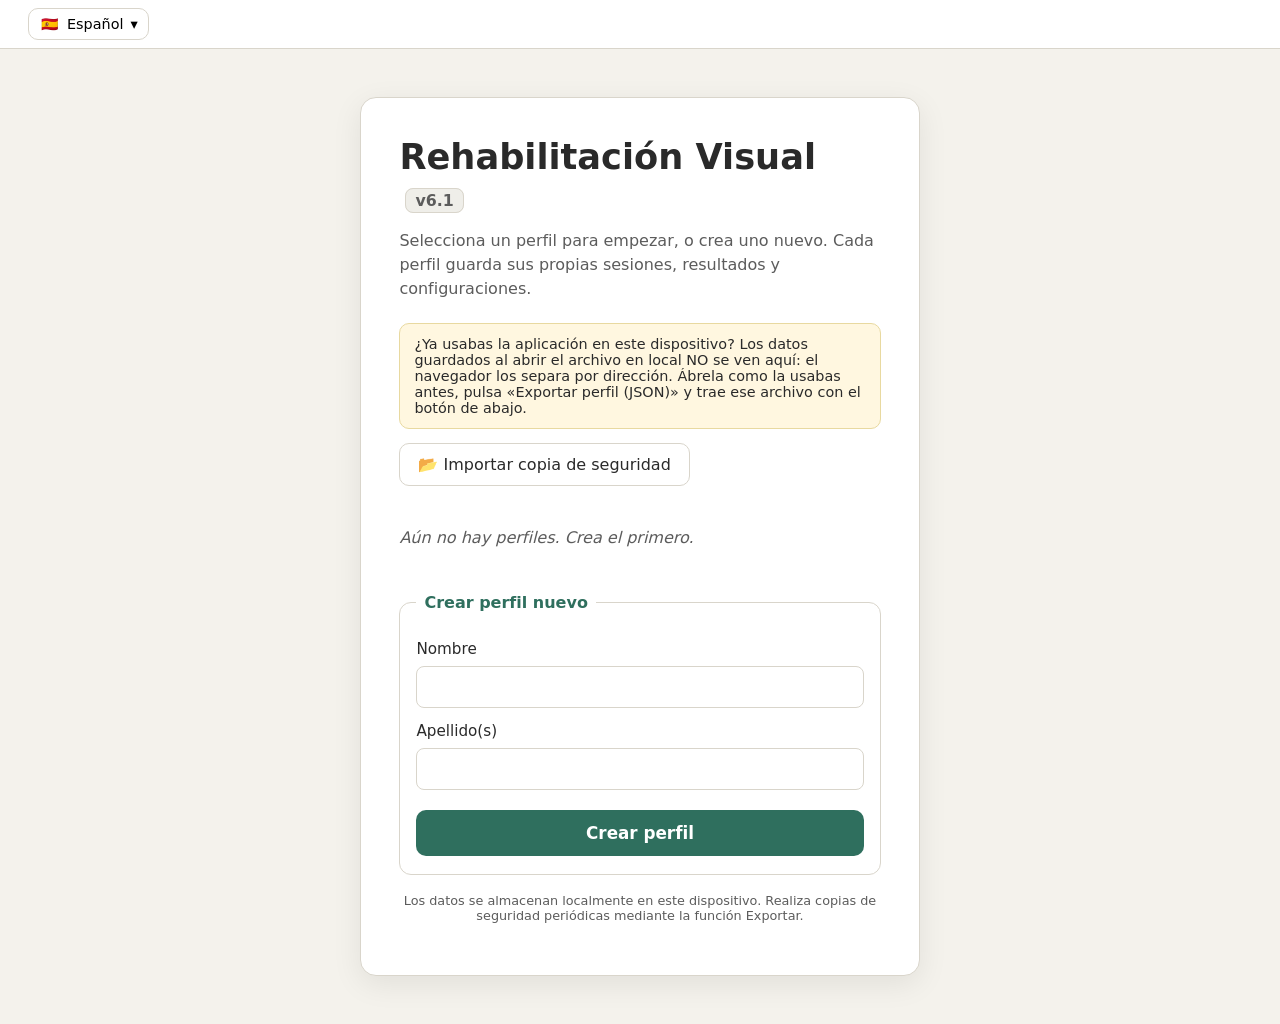
==== commit edbbf033: "Add files via upload" ====
--- a/index.html
+++ b/index.html
@@ -367,6 +367,19 @@
 /* Vista previa del anillo elegido, dibujada alrededor del centro activo. Solo
    informa: no recibe pulsaciones y queda recortada por la maqueta. */
 .op-ring { position: absolute; border-radius: 50%; transform: translate(-50%, -50%); pointer-events: none; }
+/* Zona útil: tapa el marco que ocupa la franja «No la veo» y donde, por tanto,
+   nunca puede caer un estímulo. La sombra exterior enorme hace de máscara. */
+.op-safe {
+  position: absolute; border-radius: 5px; pointer-events: none;
+  box-shadow: 0 0 0 9999px rgba(247,246,242,0.94);
+  outline: 1px dashed #c9c4b7;
+}
+/* Hueco alrededor del punto de fijación, que el ejercicio siempre respeta. */
+.op-hole {
+  position: absolute; left: 50%; top: 50%; border-radius: 50%;
+  transform: translate(-50%, -50%);
+  background: #f7f6f2; outline: 1px dashed #c9c4b7; pointer-events: none;
+}
 .op-cell[aria-checked="true"]::before {
   width: 18px; height: 18px; margin: -9px 0 0 -9px;
   background: var(--accent); border-color: #fff;
@@ -649,6 +662,13 @@
   margin-bottom: 8px;
 }
 .dash-map svg { position: absolute; inset: 0; width: 100%; height: 100%; }
+/* Contorno del área de aparición que se configuró para esa sesión. */
+.map-area { fill: none; stroke: var(--accent); stroke-width: 0.4; stroke-dasharray: 2 1.6; opacity: 0.75; }
+.map-area-safe { fill: none; stroke: #b9b4a7; stroke-width: 0.3; stroke-dasharray: 1 1.4; }
+.swatch-area {
+  background: none; border: 2px dashed var(--accent); border-radius: 50%;
+  width: 12px; height: 12px;
+}
 .dash-map .map-center {
   position: absolute; left: 50%; top: 50%; transform: translate(-50%,-50%);
   width: 3%; aspect-ratio: 1; pointer-events: none; z-index: 3;
@@ -759,7 +779,7 @@
   <!-- ===================== PANTALLA: SELECTOR DE PERFILES ===================== -->
   <section id="screen-profiles" class="screen active">
     <div class="panel">
-      <h1>Rehabilitación Visual <span class="ver">v6.0</span></h1>
+      <h1>Rehabilitación Visual <span class="ver">v6.1</span></h1>
       <p class="subtitle">Selecciona un perfil para empezar, o crea uno nuevo.
         Cada perfil guarda sus propias sesiones, resultados y configuraciones.</p>
       <div id="legacy-notice" class="legacy-notice hidden"></div>
@@ -869,12 +889,15 @@
                    aria-label="Centro de dispersión de los estímulos">
                 <i class="op-guide op-gv"></i><i class="op-guide op-gh"></i>
                 <i class="op-ring" id="cfg-origin-ring"></i>
+                <i class="op-hole" id="cfg-origin-hole"></i>
+                <i class="op-safe" id="cfg-origin-safe"></i>
               </div>
             </div>
             <small class="hint-text" id="cfg-origin-hint">Punto desde el que se reparten los
               estímulos: el centro de la pantalla, el de cada cuadrante o el punto medio entre
               cuadrantes. <b>No se dibuja durante el ejercicio</b>; la figura de fijación sigue
-              en el centro de la pantalla.</small>
+              en el centro de la pantalla. El marco atenuado es la franja «No la veo» y el hueco
+              del centro rodea la figura de fijación: ahí nunca cae ningún estímulo.</small>
           </div>
 
           <div class="field" id="cfg-rad-field">
@@ -1420,7 +1443,7 @@
 (() => {
   "use strict";
 
-  const APP_VERSION = "6.0";
+  const APP_VERSION = "6.1";
   const SCHEMA_VERSION = 3;
   const STORAGE_KEY = "rehab_visual_sessions_v2";   // clave antigua (se conserva como copia)
   const CONFIG_KEY = "rehab_visual_config_v1";      // config antigua (fallback de migración)
@@ -1679,8 +1702,11 @@
   //  Generación de posiciones (sin solape, con refuerzo adaptativo)
   // =====================================================================
   // Grosor de la franja "No la veo" en píxeles (debe coincidir con el CSS).
+  function frameThicknessFor(W, H) {
+    return clamp(0.11 * Math.min(W, H), 56, 120);
+  }
   function frameThicknessPx() {
-    return clamp(0.11 * Math.min(window.innerWidth, window.innerHeight), 56, 120);
+    return frameThicknessFor(window.innerWidth, window.innerHeight);
   }
 
   // Separación mínima entre las dos marcas del anillo, en % del radio máximo.
@@ -1723,31 +1749,50 @@
     pintarMaquetaAnillo();
   }
 
-  // Vista previa: dibuja sobre la maqueta el anillo que resultará de combinar
-  // el centro elegido con el tramo del selector de área. La maqueta es siempre
-  // 16:9, así que el círculo puede expresarse en porcentajes sin medir el DOM.
+  // Vista previa: dibuja sobre la maqueta exactamente lo mismo que va a hacer
+  // el ejercicio. Usa la misma función de geometría, con una pantalla 16:9 de
+  // referencia, para que las dos no puedan separarse nunca.
   const OP_AR = 9 / 16;                        // alto / ancho de la maqueta
   function pintarMaquetaAnillo() {
     const ring = $("#cfg-origin-ring"), lo = $("#cfg-rad-min"), hi = $("#cfg-rad-max");
+    const tam = $("#cfg-stim-size");
     if (!ring || !lo || !hi) return;
-    const o = RAD_ORIGINS[getRadOrigin()];
-    const rng = radialRange({ radMin: parseFloat(lo.value), radMax: parseFloat(hi.value) });
-    // radio máximo = hasta la esquina más lejana, en anchos de maqueta
-    const dx = Math.max(o.x, 100 - o.x) / 100;
-    const dy = (Math.max(o.y, 100 - o.y) / 100) * OP_AR;
-    const rMax = Math.sqrt(dx * dx + dy * dy);
-    const rOut = (rng.hi / 100) * rMax;
-    const anchoPct = rOut * 2 * 100;
-    ring.style.left = o.x + "%";
-    ring.style.top = o.y + "%";
+    const g = annulusGeometry({
+      radOrigin: getRadOrigin(),
+      radMin: parseFloat(lo.value), radMax: parseFloat(hi.value),
+      stimSize: tam ? parseFloat(tam.value) : 4,
+    }, 1600, 900);                              // pantalla de referencia 16:9
+
+    // Anillo (en % de la maqueta; el alto se corrige por la proporción para
+    // que siga siendo un círculo y no una elipse).
+    const anchoPct = (g.rOutPx * 2 / 1600) * 100;
+    ring.style.left = g.ox + "%";
+    ring.style.top = g.oy + "%";
     ring.style.width = anchoPct + "%";
     ring.style.height = anchoPct / OP_AR + "%";
-    const corte = rOut > 0 ? (rng.lo / rng.hi) * 50 : 0;
-    ring.style.background = "radial-gradient(circle at 50% 50%," +
+    // «closest-side» hace que el 100 % del degradado sea el borde del círculo:
+    // por defecto sería la esquina, y el anillo saldría un 30 % más pequeño.
+    const corte = g.rOutPx > 0 ? (g.rInPx / g.rOutPx) * 100 : 0;
+    ring.style.background = "radial-gradient(circle closest-side at 50% 50%," +
       " rgba(15,107,83,0) " + corte + "%," +
-      " rgba(15,107,83,0.20) " + corte + "%," +
-      " rgba(15,107,83,0.20) 50%," +
-      " rgba(15,107,83,0) 50%)";
+      " rgba(15,107,83,0.22) " + corte + "%," +
+      " rgba(15,107,83,0.22) 100%)";
+
+    // Zona útil: fuera de ella está la franja «No la veo» y nunca hay estímulos.
+    const safe = $("#cfg-origin-safe");
+    if (safe) {
+      safe.style.left = g.marginX + "%";
+      safe.style.right = g.marginX + "%";
+      safe.style.top = g.marginY + "%";
+      safe.style.bottom = g.marginY + "%";
+    }
+    // Hueco que el ejercicio reserva alrededor del punto de fijación.
+    const hole = $("#cfg-origin-hole");
+    if (hole) {
+      const huecoPct = (g.keepoutPx * 2 / 1600) * 100;
+      hole.style.width = huecoPct + "%";
+      hole.style.height = huecoPct / OP_AR + "%";
+    }
   }
   function construirSelectorCentro() {
     const box = $("#cfg-origin");
@@ -1809,40 +1854,56 @@
     return { lo: lo, hi: hi };
   }
 
-  function generatePositions(count, stimSizePct, adaptive, cfg) {
-    const positions = [];
-    // Margen por eje: deja fuera la banda perimetral (para que la franja
-    // "No la veo" nunca tape un estímulo) más el radio del propio estímulo.
-    const fpx = frameThicknessPx();
-    const W = window.innerWidth, H = window.innerHeight;
-    const marginX = stimSizePct + (fpx / W) * 100;
-    const marginY = stimSizePct + (fpx / H) * 100;
-    const minDist = stimSizePct * 1.6;
-    const centerKeepout = 12 + stimSizePct;
-    const weights = adaptive ? adaptiveWeights() : null;
-
-    // Anillo de aparición en píxeles reales (el radio debe ser circular en
-    // pantalla, no en unidades %, que están deformadas por el aspecto). El
-    // anillo se mide desde el centro de dispersión elegido, que puede no ser
-    // el de la pantalla; ese punto nunca se dibuja.
+  // ---- Geometría del anillo de aparición, en píxeles de una pantalla W×H ----
+  // La usan por igual el generador de posiciones y la vista previa de la
+  // configuración: mientras compartan esta función, no pueden decir cosas
+  // distintas. Todo lo que sea radio va en píxeles, porque un radio en % se
+  // deforma con la proporción de la pantalla.
+  function annulusGeometry(cfg, W, H) {
+    const stim = cfg && cfg.stimSize != null ? cfg.stimSize : 4;
+    // Margen por eje: la banda perimetral «No la veo» más el radio del estímulo.
+    const fpx = frameThicknessFor(W, H);
+    const marginX = stim + (fpx / W) * 100;
+    const marginY = stim + (fpx / H) * 100;
     const rng = radialRange(cfg);
     const org = radialOrigin(cfg);
     const oxPx = (org.x / 100) * W, oyPx = (org.y / 100) * H;
-    // 100 % = la esquina útil más lejana, para que el anillo completo siga
-    // alcanzando toda la pantalla aunque el centro esté descolocado.
+    // 100 % = la esquina útil más lejana, para que el rango completo cubra
+    // toda la zona útil aunque el centro esté descolocado.
     const x0 = (marginX / 100) * W, x1 = ((100 - marginX) / 100) * W;
     const y0 = (marginY / 100) * H, y1 = ((100 - marginY) / 100) * H;
     const rMaxPx = Math.max(
       Math.hypot(x0 - oxPx, y0 - oyPx), Math.hypot(x1 - oxPx, y0 - oyPx),
       Math.hypot(x0 - oxPx, y1 - oyPx), Math.hypot(x1 - oxPx, y1 - oyPx)
     );
-    const rInPx = (rng.lo / 100) * rMaxPx;
-    const rOutPx = (rng.hi / 100) * rMaxPx;
-    const radiusPx = (x, y) => Math.hypot((x / 100) * W - oxPx, (y / 100) * H - oyPx);
+    return {
+      W: W, H: H, ox: org.x, oy: org.y, oxPx: oxPx, oyPx: oyPx,
+      marginX: marginX, marginY: marginY,
+      rMaxPx: rMaxPx,
+      rInPx: (rng.lo / 100) * rMaxPx,
+      rOutPx: (rng.hi / 100) * rMaxPx,
+      // Hueco reservado alrededor del punto de fijación, también en píxeles
+      // (antes iba en % mezclando ejes, y salía ovalado).
+      keepoutPx: ((12 + stim) / 100) * Math.min(W, H),
+      minDistPx: (stim * 1.6 / 100) * Math.min(W, H),
+    };
+  }
+
+  function generatePositions(count, stimSizePct, adaptive, cfg) {
+    const positions = [];
+    const W = window.innerWidth, H = window.innerHeight;
+    const g = annulusGeometry(cfg, W, H);
+    const marginX = g.marginX, marginY = g.marginY;
+    const rInPx = g.rInPx, rOutPx = g.rOutPx;
+    const weights = adaptive ? adaptiveWeights() : null;
+
+    const radiusPx = (x, y) => Math.hypot((x / 100) * W - g.oxPx, (y / 100) * H - g.oyPx);
+    const distCentroPx = (x, y) => Math.hypot((x - 50) / 100 * W, (y - 50) / 100 * H);
+    const sepPx = (a, b) => Math.hypot((a.x - b.x) / 100 * W, (a.y - b.y) / 100 * H);
     // Muestreo polar uniforme por superficie dentro del anillo.
     const atAngle = (ang, r) => ({
-      x: org.x + (Math.cos(ang) * r) / W * 100,
-      y: org.y + (Math.sin(ang) * r) / H * 100,
+      x: g.ox + (Math.cos(ang) * r) / W * 100,
+      y: g.oy + (Math.sin(ang) * r) / H * 100,
     });
     const inAnnulus = () => {
       const ang = Math.random() * Math.PI * 2;
@@ -1869,8 +1930,8 @@
         if (!insideBounds({ x: x, y: y })) continue;
         const r = radiusPx(x, y);
         if (r < rInPx || r > rOutPx) continue;           // fuera del anillo elegido
-        if (Math.hypot(x - 50, y - 50) < centerKeepout) continue;
-        if (positions.some((p) => Math.hypot(p.x - x, p.y - y) < minDist)) continue;
+        if (distCentroPx(x, y) < g.keepoutPx) continue;
+        if (positions.some((p) => sepPx(p, { x: x, y: y }) < g.minDistPx)) continue;
         placed = { x, y }; break;
       }
       if (!placed) {
@@ -2023,6 +2084,9 @@
     session = {
       startedAt: Date.now(),
       config, mode,
+      // Tamaño real de la pantalla durante la prueba: sin él, el mapa de
+      // resultados no puede volver a dibujar el anillo que se configuró.
+      screenW: window.innerWidth, screenH: window.innerHeight,
       stimuli: positions.map((p) => ({
         x: p.x, y: p.y,
         markX: null, markY: null,
@@ -2377,6 +2441,9 @@
       duration: Date.now() - s.startedAt,
       appVersion: APP_VERSION,
       config: s.config,
+      // Pantalla de la prueba: sin ella el mapa no puede redibujar el área
+      // configurada con la proporción correcta.
+      screenW: s.screenW, screenH: s.screenH,
       stimuli: s.stimuli.map((st) => ({
         x: st.x, y: st.y, markX: st.markX, markY: st.markY,
         dist: st.dist, dx: st.dx, dy: st.dy, rt: st.rt,
@@ -2460,6 +2527,26 @@
         <div class="stat-card"><div class="num">${record.duration ? fmtDur(record.duration) : "—"}</div><div class="lbl">${t("st.duration")}</div></div>
       </div>`;
 
+    // --- Área de aparición configurada, sobre el mapa ---
+    // Dibujarla permite comprobar de un vistazo que los estímulos cayeron
+    // donde se pidió. El mapa usa coordenadas en % de cada eje, así que un
+    // círculo de la pantalla se convierte aquí en una elipse.
+    function areaShapes(rec) {
+      const cf = rec.config || {};
+      // Pantalla de la sesión; las sesiones anteriores a la v6.1 no la
+      // guardaban, y para ellas se asume la proporción del propio mapa.
+      const W = rec.screenW || 1600, H = rec.screenH || 900;
+      const g = annulusGeometry(cf, W, H);
+      const e = (rPx, extra) =>
+        '<ellipse cx="' + g.ox + '" cy="' + g.oy + '"' +
+        ' rx="' + (rPx / W) * 100 + '" ry="' + (rPx / H) * 100 + '" ' + extra + " />";
+      let s = '<rect class="map-area-safe" x="' + g.marginX + '" y="' + g.marginY +
+        '" width="' + (100 - 2 * g.marginX) + '" height="' + (100 - 2 * g.marginY) + '" />';
+      s += e(g.rOutPx, 'class="map-area"');
+      if (g.rInPx > 0.5) s += e(g.rInPx, 'class="map-area"');
+      return s;
+    }
+
     // --- Mapa: estímulos, gomets y líneas de error ---
     const lines = record.stimuli.map((s) => {
       if (s.skipped || s.markX == null) return "";
@@ -2482,7 +2569,7 @@
 
     const map = `
       <div class="dash-map">
-        <svg viewBox="0 0 100 100" preserveAspectRatio="none">${lines}</svg>
+        <svg viewBox="0 0 100 100" preserveAspectRatio="none">${areaShapes(record)}${lines}</svg>
         <div class="map-center ${c.centerShape}"></div>
         ${stimMarks}${gometMarks}
       </div>
@@ -2491,6 +2578,7 @@
         <span><span class="swatch" style="background:${c.colorGomet}"></span>Tu marca</span>
         <span><span class="swatch" style="background:var(--ok)"></span>Acierto</span>
         <span><span class="swatch" style="background:var(--fail)"></span>Fallo</span>
+        <span><span class="swatch swatch-area"></span>${t("r.areaLegend")}</span>
         ${editable ? '<span style="margin-left:auto">Toca una marca para alternar acierto/fallo</span>' : ""}
       </div>`;
 
@@ -4952,7 +5040,7 @@
     "ex.bandB1":"No la veo · doble toque","ex.bandFind":"No la veo · siguiente · doble toque","ex.bandWord":"Saltar palabra · doble toque",
     "ex.speakLetter":"Letra","ex.wordProg":"Palabra: {0} de {1} letras","ex.confirmExit":"¿Finalizar el ejercicio? Se perderá la sesión actual.",
     "ex.confirmFinish":"¿Finalizar la sesión? Se conservarán los intentos ya realizados.","ex.wordRestarted":"Palabra reiniciada",
-    "r.titleB1":"Resultado de la sesión","r.titleB2":"Resultado de la sesión — Bloque 2","r.faultMap":"Mapa de fallos","r.errMap":"Mapa de errores",
+    "r.areaLegend":"Área configurada","r.titleB1":"Resultado de la sesión","r.titleB2":"Resultado de la sesión — Bloque 2","r.faultMap":"Mapa de fallos","r.errMap":"Mapa de errores",
     "r.this":"Esta sesión","r.acc":"Acumulado","r.save":"Guardar resultados","r.discard":"Descartar",
     "r.confirmDiscard":"¿Descartar esta sesión sin guardarla?",
     "st.prec":"Precisión","st.precFirst":"Precisión (1.ᵉʳ intento)","st.precLetters":"Precisión de letras","st.hits":"Aciertos",
@@ -5046,7 +5134,7 @@
     "ex.bandB1":"I can't see it · double tap","ex.bandFind":"I can't see it · next · double tap","ex.bandWord":"Skip word · double tap",
     "ex.speakLetter":"Letter","ex.wordProg":"Word: {0} of {1} letters","ex.confirmExit":"Finish the exercise? The current session will be lost.",
     "ex.confirmFinish":"Finish the session? Completed attempts will be kept.","ex.wordRestarted":"Word restarted",
-    "r.titleB1":"Session results","r.titleB2":"Session results — Block 2","r.faultMap":"Error map","r.errMap":"Error map",
+    "r.areaLegend":"Configured area","r.titleB1":"Session results","r.titleB2":"Session results — Block 2","r.faultMap":"Error map","r.errMap":"Error map",
     "r.this":"This session","r.acc":"Accumulated","r.save":"Save results","r.discard":"Discard",
     "r.confirmDiscard":"Discard this session without saving?",
     "st.prec":"Accuracy","st.precFirst":"Accuracy (1st try)","st.precLetters":"Letter accuracy","st.hits":"Hits",
@@ -5140,7 +5228,7 @@
     "ex.bandB1":"No la veig · doble toc","ex.bandFind":"No la veig · següent · doble toc","ex.bandWord":"Saltar paraula · doble toc",
     "ex.speakLetter":"Lletra","ex.wordProg":"Paraula: {0} de {1} lletres","ex.confirmExit":"Finalitzar l'exercici? Es perdrà la sessió actual.",
     "ex.confirmFinish":"Finalitzar la sessió? Es conservaran els intents realitzats.","ex.wordRestarted":"Paraula reiniciada",
-    "r.titleB1":"Resultat de la sessió","r.titleB2":"Resultat de la sessió — Bloc 2","r.faultMap":"Mapa d'errors","r.errMap":"Mapa d'errors",
+    "r.areaLegend":"Àrea configurada","r.titleB1":"Resultat de la sessió","r.titleB2":"Resultat de la sessió — Bloc 2","r.faultMap":"Mapa d'errors","r.errMap":"Mapa d'errors",
     "r.this":"Aquesta sessió","r.acc":"Acumulat","r.save":"Desar resultats","r.discard":"Descartar",
     "r.confirmDiscard":"Descartar aquesta sessió sense desar-la?",
     "st.prec":"Precisió","st.precFirst":"Precisió (1r intent)","st.precLetters":"Precisió de lletres","st.hits":"Encerts",
@@ -5187,7 +5275,7 @@
     "ex.bandB1":"Non a vexo · dobre toque","ex.bandFind":"Non a vexo · seguinte · dobre toque","ex.bandWord":"Saltar palabra · dobre toque",
     "ex.wordProg":"Palabra: {0} de {1} letras","ex.confirmExit":"Finalizar o exercicio? Perderase a sesión actual.",
     "ex.confirmFinish":"Finalizar a sesión? Conservaranse os intentos realizados.","ex.wordRestarted":"Palabra reiniciada",
-    "r.titleB1":"Resultado da sesión","r.titleB2":"Resultado da sesión — Bloque 2","r.faultMap":"Mapa de fallos","r.errMap":"Mapa de erros",
+    "r.areaLegend":"Área configurada","r.titleB1":"Resultado da sesión","r.titleB2":"Resultado da sesión — Bloque 2","r.faultMap":"Mapa de fallos","r.errMap":"Mapa de erros",
     "r.this":"Esta sesión","r.acc":"Acumulado","r.save":"Gardar resultados","r.confirmDiscard":"Descartar esta sesión sen gardala?",
     "st.hits":"Acertos","st.firstTry":"Acertos á primeira","st.wordsDone":"Palabras completadas","st.notSeen":"Non vistos","st.omissions":"Omisións",
     "st.errors":"Erros","st.meanErr":"Erro medio (raios)","st.meanTime":"Tempo medio","st.meanWord":"Tempo medio/palabra","st.meanLetter":"Tempo medio/letra",
@@ -5226,7 +5314,7 @@
     "ex.bandB1":"Ez dut ikusten · ukitu bikoitza","ex.bandFind":"Ez dut ikusten · hurrengoa · ukitu bikoitza","ex.bandWord":"Hitza saltatu · ukitu bikoitza",
     "ex.speakLetter":"Letra","ex.wordProg":"Hitza: {0} / {1} letra","ex.confirmExit":"Ariketa amaitu? Uneko saioa galduko da.",
     "ex.confirmFinish":"Saioa amaitu? Egindako saiakerak gordeko dira.","ex.wordRestarted":"Hitza berrabiarazita",
-    "r.titleB1":"Saioaren emaitza","r.titleB2":"Saioaren emaitza — 2. blokea","r.faultMap":"Akatsen mapa","r.errMap":"Erroreen mapa",
+    "r.areaLegend":"Konfiguratutako eremua","r.titleB1":"Saioaren emaitza","r.titleB2":"Saioaren emaitza — 2. blokea","r.faultMap":"Akatsen mapa","r.errMap":"Erroreen mapa",
     "r.this":"Saio hau","r.acc":"Metatua","r.save":"Emaitzak gorde","r.discard":"Baztertu","r.confirmDiscard":"Saio hau gorde gabe baztertu?",
     "st.prec":"Zehaztasuna","st.hits":"Asmatuak","st.notSeen":"Ikusi gabeak","st.omissions":"Omisioak","st.errors":"Erroreak",
     "st.meanTime":"Batez besteko denbora","st.duration":"Iraupena","st.fieldLR":"Ezker / eskuin eremua","st.fieldTB":"Goiko / beheko eremua",
@@ -5259,7 +5347,7 @@
     "ex.bandB1":"Não a vejo · duplo toque","ex.bandFind":"Não a vejo · seguinte · duplo toque","ex.bandWord":"Saltar palavra · duplo toque",
     "ex.speakLetter":"Letra","ex.wordProg":"Palavra: {0} de {1} letras","ex.confirmExit":"Terminar o exercício? A sessão atual será perdida.",
     "ex.confirmFinish":"Terminar a sessão? As tentativas realizadas serão guardadas.","ex.wordRestarted":"Palavra reiniciada",
-    "r.titleB1":"Resultado da sessão","r.titleB2":"Resultado da sessão — Bloco 2","r.faultMap":"Mapa de falhas","r.errMap":"Mapa de erros",
+    "r.areaLegend":"Área configurada","r.titleB1":"Resultado da sessão","r.titleB2":"Resultado da sessão — Bloco 2","r.faultMap":"Mapa de falhas","r.errMap":"Mapa de erros",
     "r.this":"Esta sessão","r.acc":"Acumulado","r.save":"Guardar resultados","r.discard":"Descartar","r.confirmDiscard":"Descartar esta sessão sem guardar?",
     "st.prec":"Precisão","st.hits":"Acertos","st.firstTry":"Acertos à primeira","st.wordsDone":"Palavras completadas","st.notSeen":"Não vistos",
     "st.omissions":"Omissões","st.incomplete":"Incompletas","st.errors":"Erros","st.meanErr":"Erro médio (raios)","st.meanTime":"Tempo médio",
@@ -5299,7 +5387,7 @@
     "ex.bandB1":"Non la vedo · doppio tocco","ex.bandFind":"Non la vedo · successiva · doppio tocco","ex.bandWord":"Salta parola · doppio tocco",
     "ex.speakLetter":"Lettera","ex.wordProg":"Parola: {0} di {1} lettere","ex.confirmExit":"Terminare l'esercizio? La sessione attuale andrà persa.",
     "ex.confirmFinish":"Terminare la sessione? I tentativi effettuati saranno conservati.","ex.wordRestarted":"Parola ricominciata",
-    "r.titleB1":"Risultato della sessione","r.titleB2":"Risultato della sessione — Blocco 2","r.faultMap":"Mappa degli errori","r.errMap":"Mappa degli errori",
+    "r.areaLegend":"Area configurata","r.titleB1":"Risultato della sessione","r.titleB2":"Risultato della sessione — Blocco 2","r.faultMap":"Mappa degli errori","r.errMap":"Mappa degli errori",
     "r.this":"Questa sessione","r.acc":"Accumulato","r.save":"Salva risultati","r.discard":"Scarta","r.confirmDiscard":"Scartare questa sessione senza salvarla?",
     "st.prec":"Precisione","st.hits":"Corretti","st.notSeen":"Non visti","st.omissions":"Omissioni","st.errors":"Errori",
     "st.meanTime":"Tempo medio","st.duration":"Durata","st.fieldLR":"Campo sin / des","st.fieldTB":"Campo sup / inf","st.bias":"Bias dell'errore",
@@ -5334,7 +5422,7 @@
     "ex.bandB1":"Je ne la vois pas · double touche","ex.bandFind":"Je ne la vois pas · suivante · double touche","ex.bandWord":"Passer le mot · double touche",
     "ex.speakLetter":"Lettre","ex.wordProg":"Mot : {0} sur {1} lettres","ex.confirmExit":"Terminer l'exercice ? La session actuelle sera perdue.",
     "ex.confirmFinish":"Terminer la session ? Les essais réalisés seront conservés.","ex.wordRestarted":"Mot recommencé",
-    "r.titleB1":"Résultat de la session","r.titleB2":"Résultat de la session — Bloc 2","r.faultMap":"Carte des erreurs","r.errMap":"Carte des erreurs",
+    "r.areaLegend":"Zone configurée","r.titleB1":"Résultat de la session","r.titleB2":"Résultat de la session — Bloc 2","r.faultMap":"Carte des erreurs","r.errMap":"Carte des erreurs",
     "r.this":"Cette session","r.acc":"Cumulé","r.save":"Enregistrer les résultats","r.discard":"Abandonner","r.confirmDiscard":"Abandonner cette session sans l'enregistrer ?",
     "st.prec":"Précision","st.hits":"Réussites","st.notSeen":"Non vus","st.omissions":"Omissions","st.errors":"Erreurs",
     "st.meanTime":"Temps moyen","st.duration":"Durée","st.fieldLR":"Champ gauche / droit","st.fieldTB":"Champ sup / inf","st.bias":"Biais de l'erreur",
@@ -5369,7 +5457,7 @@
     "ex.bandB1":"Ich sehe es nicht · Doppeltipp","ex.bandFind":"Ich sehe ihn nicht · weiter · Doppeltipp","ex.bandWord":"Wort überspringen · Doppeltipp",
     "ex.speakLetter":"Buchstabe","ex.wordProg":"Wort: {0} von {1} Buchstaben","ex.confirmExit":"Übung beenden? Die aktuelle Sitzung geht verloren.",
     "ex.confirmFinish":"Sitzung beenden? Die durchgeführten Versuche bleiben erhalten.","ex.wordRestarted":"Wort neu begonnen",
-    "r.titleB1":"Sitzungsergebnis","r.titleB2":"Sitzungsergebnis — Block 2","r.faultMap":"Fehlerkarte","r.errMap":"Fehlerkarte",
+    "r.areaLegend":"Eingestellter Bereich","r.titleB1":"Sitzungsergebnis","r.titleB2":"Sitzungsergebnis — Block 2","r.faultMap":"Fehlerkarte","r.errMap":"Fehlerkarte",
     "r.this":"Diese Sitzung","r.acc":"Kumuliert","r.save":"Ergebnisse speichern","r.discard":"Verwerfen","r.confirmDiscard":"Diese Sitzung ohne Speichern verwerfen?",
     "st.prec":"Genauigkeit","st.hits":"Treffer","st.notSeen":"Nicht gesehen","st.omissions":"Auslassungen","st.errors":"Fehler",
     "st.meanTime":"Mittlere Zeit","st.duration":"Dauer","st.fieldLR":"Linkes / rechtes Feld","st.fieldTB":"Oberes / unteres Feld","st.bias":"Fehlertendenz",
@@ -5404,7 +5492,7 @@
     "ex.bandB1":"Не вижу · двойное касание","ex.bandFind":"Не вижу · следующая · двойное касание","ex.bandWord":"Пропустить слово · двойное касание",
     "ex.speakLetter":"Буква","ex.wordProg":"Слово: {0} из {1} букв","ex.confirmExit":"Завершить упражнение? Текущий сеанс будет потерян.",
     "ex.confirmFinish":"Завершить сеанс? Выполненные попытки будут сохранены.","ex.wordRestarted":"Слово начато заново",
-    "r.titleB1":"Результат сеанса","r.titleB2":"Результат сеанса — блок 2","r.faultMap":"Карта ошибок","r.errMap":"Карта ошибок",
+    "r.areaLegend":"Заданная зона","r.titleB1":"Результат сеанса","r.titleB2":"Результат сеанса — блок 2","r.faultMap":"Карта ошибок","r.errMap":"Карта ошибок",
     "r.this":"Этот сеанс","r.acc":"Суммарно","r.save":"Сохранить результаты","r.discard":"Отменить","r.confirmDiscard":"Отменить сеанс без сохранения?",
     "st.prec":"Точность","st.hits":"Попадания","st.notSeen":"Не увидены","st.omissions":"Пропуски","st.errors":"Ошибки",
     "st.meanTime":"Среднее время","st.duration":"Длительность","st.fieldLR":"Левое / правое поле","st.fieldTB":"Верхнее / нижнее поле","st.bias":"Смещение ошибки",
@@ -5420,16 +5508,16 @@
   const I18N = { es: ES, en: EN, ca: CA, va: VA, gl: GL, eu: EU, pt: PT, it: IT, fr: FR, de: DE, ru: RU };
   // Claves de los formularios de configuración (fusionadas sobre I18N).
   const CFGK = {
-  es:{"cfg.origin":"Centro de dispersión","cfg.originHint":"Punto desde el que se reparten los estímulos: el centro de la pantalla, el de cada cuadrante o el punto medio entre cuadrantes. <b>No se dibuja durante el ejercicio</b>; la figura de fijación sigue en el centro de la pantalla.","cfg.radHint":"Anillo de trabajo medido desde el centro de dispersión elegido: <b>0 %</b> es ese centro y <b>100 %</b> el punto más lejano de la pantalla. Los estímulos aparecen solo dentro del tramo verde. Separación mínima entre las dos marcas: 5 %.","cfg.oTop":"Arriba","cfg.oMid":"Centro","cfg.oBot":"Abajo","cfg.oLeft":"izquierda","cfg.oCtr":"centro","cfg.oRight":"derecha","cfg.oCenter":"Centro de la pantalla","cfg.dist":"Distancia de uso recomendada","cfg.diag":"Diagonal real de tu pantalla:","cfg.stim":"Estímulos","cfg.count":"Número de estímulos:","cfg.shape":"Forma del estímulo","cfg.optX":"Equis (✕)","cfg.optCircle":"Círculo de control","cfg.stimSize":"Tamaño del estímulo:","cfg.radRange":"Área de aparición:","cfg.radMin":"Área de aparición, desde el centro:","cfg.radMax":"Área de aparición, hasta la periferia:","cfg.center":"Figura central (punto de fijación)","cfg.centerShape":"Forma central","cfg.cross":"Cruz","cfg.dot":"Punto","cfg.centerSize":"Tamaño de la figura central:","cfg.colors":"Colores","cfg.colCenter":"Figura central","cfg.colStim":"Estímulo (X/círculo)","cfg.colGomet":"Gomet (tu marca)","cfg.colCursor":"Cursor","cfg.interact":"Interacción y marcado","cfg.mode":"Modo de interacción","cfg.auto":"Automático (detectar dispositivo)","cfg.pc":"PC / ratón (cursor + clic)","cfg.touch":"Táctil (tocar con el dedo)","cfg.tol":"Exigencia de precisión:","cfg.view":"Tiempo de visualización tras marcar:","cfg.isi":"Aparición aleatoria del estímulo: hasta","cfg.band":"Mostrar franja «No la veo» tras:","cfg.opts":"Opciones","cfg.sound":"Señal acústica de feedback","cfg.vibr":"Vibración de feedback (móviles compatibles)","cfg.adapt":"Adaptativo: reforzar zonas con más fallos","cfg.cam":"Supervisión por cámara (vista previa)","cfg.reco":"Distancia recomendada","cfg.fov":"Campo visual a esa distancia","cfg.recoWhy":"Distancia mínima prudente que a la vez maximiza el campo visual. Usa el dispositivo en horizontal.","b2c.modeLegend":"Modalidad y nivel","b2c.mod":"Modalidad","b2c.preset":"Nivel predefinido","b2c.pCustom":"Personalizado","b2c.pEasy":"Inicial","b2c.pMid":"Intermedio","b2c.pHard":"Avanzado","b2c.countL":"Número de objetivos:","b2c.countW":"Número de palabras:","b2c.letters":"Letras","b2c.visible":"Letras visibles en pantalla:","b2c.case":"Mayúsculas / minúsculas","b2c.upper":"Mayúsculas","b2c.lower":"Minúsculas","b2c.mixed":"Mezcladas","b2c.enye":"Incluir la letra Ñ","b2c.reshuffle":"Reorganizar las letras tras cada intento","b2c.sizes":"Tamaños (progresión radial)","b2c.min":"Tamaño mínimo (centro):","b2c.max":"Tamaño máximo (periferia):","b2c.prog":"Intensidad de la progresión:","b2c.cdot":"Tamaño del punto central:","b2c.excl":"Zona de exclusión central:","b2c.voiceLegend":"Voz e instrucciones","b2c.voice":"Voz","b2c.rate":"Velocidad de la voz:","b2c.vol":"Volumen:","b2c.written":"Mostrar también la letra/palabra escrita","b2c.test":"🔊 Probar voz","b2c.words":"Palabras (modalidad Formar palabra)","b2c.wlen":"Longitud de palabra:","b2c.pauseB":"Pausa entre palabras/objetivos:","b2c.bandAfter":"Mostrar banda «No la veo / siguiente» tras:"},
-  en:{"cfg.origin":"Dispersion centre","cfg.originHint":"The point the stimuli spread out from: the centre of the screen, the centre of a quadrant, or the midpoint between quadrants. <b>It is never drawn during the exercise</b>; the fixation figure stays at the centre of the screen.","cfg.radHint":"Working ring measured from the chosen dispersion centre: <b>0 %</b> is that centre and <b>100 %</b> the farthest point of the screen. Stimuli appear only inside the green span. Minimum gap between the two marks: 5 %.","cfg.oTop":"Top","cfg.oMid":"Middle","cfg.oBot":"Bottom","cfg.oLeft":"left","cfg.oCtr":"centre","cfg.oRight":"right","cfg.oCenter":"Centre of the screen","cfg.dist":"Recommended viewing distance","cfg.diag":"Actual screen diagonal:","cfg.stim":"Stimuli","cfg.count":"Number of stimuli:","cfg.shape":"Stimulus shape","cfg.optX":"Cross (✕)","cfg.optCircle":"Control circle","cfg.stimSize":"Stimulus size:","cfg.radRange":"Appearance area:","cfg.radMin":"Appearance area, from the centre:","cfg.radMax":"Appearance area, out to the periphery:","cfg.center":"Central figure (fixation point)","cfg.centerShape":"Central shape","cfg.cross":"Cross","cfg.dot":"Dot","cfg.centerSize":"Central figure size:","cfg.colors":"Colours","cfg.colCenter":"Central figure","cfg.colStim":"Stimulus (X/circle)","cfg.colGomet":"Sticker (your mark)","cfg.colCursor":"Cursor","cfg.interact":"Interaction and marking","cfg.mode":"Interaction mode","cfg.auto":"Automatic (detect device)","cfg.pc":"PC / mouse (cursor + click)","cfg.touch":"Touch (tap with finger)","cfg.tol":"Precision demand:","cfg.view":"Viewing time after marking:","cfg.isi":"Random stimulus onset: up to","cfg.band":"Show band after:","cfg.opts":"Options","cfg.sound":"Audio feedback","cfg.vibr":"Vibration feedback (compatible phones)","cfg.adapt":"Adaptive: reinforce weakest zones","cfg.cam":"Camera supervision (preview)","cfg.reco":"Recommended distance","cfg.fov":"Visual field at that distance","cfg.recoWhy":"Minimum safe distance that also maximises the visual field. Use the device in landscape.","b2c.modeLegend":"Mode and level","b2c.mod":"Mode","b2c.preset":"Preset level","b2c.pCustom":"Custom","b2c.pEasy":"Beginner","b2c.pMid":"Intermediate","b2c.pHard":"Advanced","b2c.countL":"Number of targets:","b2c.countW":"Number of words:","b2c.letters":"Letters","b2c.visible":"Letters visible on screen:","b2c.case":"Upper / lower case","b2c.upper":"Uppercase","b2c.lower":"Lowercase","b2c.mixed":"Mixed","b2c.enye":"Include letter Ñ","b2c.reshuffle":"Rearrange letters after each attempt","b2c.sizes":"Sizes (radial progression)","b2c.min":"Minimum size (centre):","b2c.max":"Maximum size (periphery):","b2c.prog":"Progression intensity:","b2c.cdot":"Central dot size:","b2c.excl":"Central exclusion zone:","b2c.voiceLegend":"Voice and instructions","b2c.voice":"Voice","b2c.rate":"Voice rate:","b2c.vol":"Volume:","b2c.written":"Also show the written letter/word","b2c.test":"🔊 Test voice","b2c.words":"Words (word-building mode)","b2c.wlen":"Word length:","b2c.pauseB":"Pause between words/targets:","b2c.bandAfter":"Show skip band after:"},
-  ca:{"cfg.origin":"Centre de dispersió","cfg.originHint":"Punt des del qual es reparteixen els estímuls: el centre de la pantalla, el de cada quadrant o el punt mig entre quadrants. <b>No es dibuixa durant l'exercici</b>; la figura de fixació continua al centre de la pantalla.","cfg.radHint":"Anell de treball mesurat des del centre de dispersió triat: <b>0 %</b> és aquest centre i <b>100 %</b> el punt més llunyà de la pantalla. Els estímuls apareixen només dins del tram verd. Separació mínima entre les dues marques: 5 %.","cfg.oTop":"Dalt","cfg.oMid":"Centre","cfg.oBot":"Baix","cfg.oLeft":"esquerra","cfg.oCtr":"centre","cfg.oRight":"dreta","cfg.oCenter":"Centre de la pantalla","cfg.dist":"Distància d'ús recomanada","cfg.diag":"Diagonal real de la pantalla:","cfg.stim":"Estímuls","cfg.count":"Nombre d'estímuls:","cfg.shape":"Forma de l'estímul","cfg.optX":"Ics (✕)","cfg.optCircle":"Cercle de control","cfg.stimSize":"Mida de l'estímul:","cfg.radRange":"Àrea d'aparició:","cfg.radMin":"Àrea d'aparició, des del centre:","cfg.radMax":"Àrea d'aparició, fins a la perifèria:","cfg.center":"Figura central (punt de fixació)","cfg.centerShape":"Forma central","cfg.cross":"Creu","cfg.dot":"Punt","cfg.centerSize":"Mida de la figura central:","cfg.colors":"Colors","cfg.colCenter":"Figura central","cfg.colStim":"Estímul (X/cercle)","cfg.colGomet":"Gomet (la teva marca)","cfg.colCursor":"Cursor","cfg.interact":"Interacció i marcatge","cfg.mode":"Mode d'interacció","cfg.auto":"Automàtic (detectar dispositiu)","cfg.pc":"PC / ratolí (cursor + clic)","cfg.touch":"Tàctil (tocar amb el dit)","cfg.tol":"Exigència de precisió:","cfg.view":"Temps de visualització en marcar:","cfg.isi":"Aparició aleatòria de l'estímul: fins a","cfg.band":"Mostrar franja «No la veig» després de:","cfg.opts":"Opcions","cfg.sound":"Senyal acústic de retorn","cfg.vibr":"Vibració de retorn (mòbils compatibles)","cfg.adapt":"Adaptatiu: reforçar zones amb més errors","cfg.cam":"Supervisió per càmera (previsualització)","cfg.reco":"Distància recomanada","cfg.fov":"Camp visual a aquesta distància","cfg.recoWhy":"Distància mínima prudent que alhora maximitza el camp visual. Fes servir el dispositiu en horitzontal.","b2c.modeLegend":"Modalitat i nivell","b2c.mod":"Modalitat","b2c.preset":"Nivell predefinit","b2c.pCustom":"Personalitzat","b2c.pEasy":"Inicial","b2c.pMid":"Intermedi","b2c.pHard":"Avançat","b2c.countL":"Nombre d'objectius:","b2c.countW":"Nombre de paraules:","b2c.letters":"Lletres","b2c.visible":"Lletres visibles en pantalla:","b2c.case":"Majúscules / minúscules","b2c.upper":"Majúscules","b2c.lower":"Minúscules","b2c.mixed":"Barrejades","b2c.enye":"Incloure la lletra Ñ","b2c.reshuffle":"Reorganitzar les lletres a cada intent","b2c.sizes":"Mides (progressió radial)","b2c.min":"Mida mínima (centre):","b2c.max":"Mida màxima (perifèria):","b2c.prog":"Intensitat de la progressió:","b2c.cdot":"Mida del punt central:","b2c.excl":"Zona d'exclusió central:","b2c.voiceLegend":"Veu i instruccions","b2c.voice":"Veu","b2c.rate":"Velocitat de la veu:","b2c.vol":"Volum:","b2c.written":"Mostrar també la lletra/paraula escrita","b2c.test":"🔊 Provar veu","b2c.words":"Paraules (modalitat Formar paraula)","b2c.wlen":"Longitud de paraula:","b2c.pauseB":"Pausa entre paraules/objectius:","b2c.bandAfter":"Mostrar banda «Saltar» després de:"},
-  gl:{"cfg.origin":"Centro de dispersión","cfg.originHint":"Punto desde o que se reparten os estímulos: o centro da pantalla, o de cada cuadrante ou o punto medio entre cuadrantes. <b>Non se debuxa durante o exercicio</b>; a figura de fixación segue no centro da pantalla.","cfg.radHint":"Anel de traballo medido desde o centro de dispersión elixido: <b>0 %</b> é ese centro e <b>100 %</b> o punto máis afastado da pantalla. Os estímulos aparecen só dentro do tramo verde. Separación mínima entre as dúas marcas: 5 %.","cfg.oTop":"Arriba","cfg.oMid":"Centro","cfg.oBot":"Abaixo","cfg.oLeft":"esquerda","cfg.oCtr":"centro","cfg.oRight":"dereita","cfg.oCenter":"Centro da pantalla","cfg.dist":"Distancia de uso recomendada","cfg.diag":"Diagonal real da pantalla:","cfg.stim":"Estímulos","cfg.count":"Número de estímulos:","cfg.shape":"Forma do estímulo","cfg.optX":"Equis (✕)","cfg.optCircle":"Círculo de control","cfg.stimSize":"Tamaño do estímulo:","cfg.radRange":"Área de aparición:","cfg.radMin":"Área de aparición, desde o centro:","cfg.radMax":"Área de aparición, ata a periferia:","cfg.center":"Figura central (punto de fixación)","cfg.centerShape":"Forma central","cfg.cross":"Cruz","cfg.dot":"Punto","cfg.centerSize":"Tamaño da figura central:","cfg.colors":"Cores","cfg.colCenter":"Figura central","cfg.colStim":"Estímulo (X/círculo)","cfg.colGomet":"Gomete (a túa marca)","cfg.colCursor":"Cursor","cfg.interact":"Interacción e marcaxe","cfg.mode":"Modo de interacción","cfg.auto":"Automático (detectar dispositivo)","cfg.pc":"PC / rato (cursor + clic)","cfg.touch":"Táctil (tocar co dedo)","cfg.tol":"Esixencia de precisión:","cfg.view":"Tempo de visualización tras marcar:","cfg.isi":"Aparición aleatoria do estímulo: ata","cfg.band":"Mostrar franxa «Non a vexo» tras:","cfg.opts":"Opcións","cfg.sound":"Sinal acústico de retorno","cfg.vibr":"Vibración de retorno (móbiles compatibles)","cfg.adapt":"Adaptativo: reforzar zonas con máis erros","cfg.cam":"Supervisión por cámara (vista previa)","cfg.reco":"Distancia recomendada","cfg.fov":"Campo visual a esa distancia","cfg.recoWhy":"Distancia mínima prudente que maximiza o campo visual. Usa o dispositivo en horizontal.","b2c.modeLegend":"Modalidade e nivel","b2c.mod":"Modalidade","b2c.preset":"Nivel predefinido","b2c.pCustom":"Personalizado","b2c.pEasy":"Inicial","b2c.pMid":"Intermedio","b2c.pHard":"Avanzado","b2c.countL":"Número de obxectivos:","b2c.countW":"Número de palabras:","b2c.letters":"Letras","b2c.visible":"Letras visibles en pantalla:","b2c.case":"Maiúsculas / minúsculas","b2c.upper":"Maiúsculas","b2c.lower":"Minúsculas","b2c.mixed":"Mesturadas","b2c.enye":"Incluír a letra Ñ","b2c.reshuffle":"Reorganizar as letras tras cada intento","b2c.sizes":"Tamaños (progresión radial)","b2c.min":"Tamaño mínimo (centro):","b2c.max":"Tamaño máximo (periferia):","b2c.prog":"Intensidade da progresión:","b2c.cdot":"Tamaño do punto central:","b2c.excl":"Zona de exclusión central:","b2c.voiceLegend":"Voz e instrucións","b2c.voice":"Voz","b2c.rate":"Velocidade da voz:","b2c.vol":"Volume:","b2c.written":"Mostrar tamén a letra/palabra escrita","b2c.test":"🔊 Probar voz","b2c.words":"Palabras (modalidade Formar palabra)","b2c.wlen":"Lonxitude de palabra:","b2c.pauseB":"Pausa entre palabras/obxectivos:","b2c.bandAfter":"Mostrar banda «Saltar» tras:"},
-  eu:{"cfg.origin":"Sakabanatze-zentroa","cfg.originHint":"Estimuluak zabaltzen diren puntua: pantailaren erdigunea, koadrante bakoitzarena edo koadranteen arteko erdiko puntua. <b>Ez da ariketan marrazten</b>; finkatze-irudia pantailaren erdian jarraitzen du.","cfg.radHint":"Aukeratutako sakabanatze-zentrotik neurtutako lan-eraztuna: <b>% 0</b> zentro hori da eta <b>% 100</b> pantailako punturik urrunena. Estimuluak tarte berdearen barruan bakarrik agertzen dira. Bi marken arteko gutxieneko tartea: % 5.","cfg.oTop":"Goian","cfg.oMid":"Erdian","cfg.oBot":"Behean","cfg.oLeft":"ezkerra","cfg.oCtr":"erdia","cfg.oRight":"eskuina","cfg.oCenter":"Pantailaren erdigunea","cfg.dist":"Gomendatutako erabilera-distantzia","cfg.diag":"Pantailaren benetako diagonala:","cfg.stim":"Estimuluak","cfg.count":"Estimulu kopurua:","cfg.shape":"Estimuluaren forma","cfg.optX":"Ixa (✕)","cfg.optCircle":"Kontrol-zirkulua","cfg.stimSize":"Estimuluaren tamaina:","cfg.radRange":"Agerpen-eremua:","cfg.radMin":"Agerpen-eremua, erdigunetik:","cfg.radMax":"Agerpen-eremua, periferiaraino:","cfg.center":"Erdiko irudia (finkatze-puntua)","cfg.centerShape":"Erdiko forma","cfg.cross":"Gurutzea","cfg.dot":"Puntua","cfg.centerSize":"Erdiko irudiaren tamaina:","cfg.colors":"Koloreak","cfg.colCenter":"Erdiko irudia","cfg.colStim":"Estimulua (X/zirkulua)","cfg.colGomet":"Gometa (zure marka)","cfg.colCursor":"Kurtsorea","cfg.interact":"Interakzioa eta markaketa","cfg.mode":"Interakzio modua","cfg.auto":"Automatikoa (gailua detektatu)","cfg.pc":"PC / sagua (kurtsorea + klik)","cfg.touch":"Ukipena (hatzarekin ukitu)","cfg.tol":"Zehaztasun-eskakizuna:","cfg.view":"Ikuste-denbora markatu ostean:","cfg.isi":"Ausazko agerpena: gehienez","cfg.band":"«Ez dut ikusten» banda erakutsi:","cfg.opts":"Aukerak","cfg.sound":"Soinu-seinalea","cfg.vibr":"Bibrazioa (gailu bateragarriak)","cfg.adapt":"Egokitzailea: gune ahulenak indartu","cfg.cam":"Kamera bidezko gainbegiratzea","cfg.reco":"Gomendatutako distantzia","cfg.fov":"Ikus-eremua distantzia horretan","cfg.recoWhy":"Distantzia seguru txikiena, ikus-eremua maximizatzen duena. Erabili gailua horizontalean.","b2c.modeLegend":"Modalitatea eta maila","b2c.mod":"Modalitatea","b2c.preset":"Aurrezarritako maila","b2c.pCustom":"Pertsonalizatua","b2c.pEasy":"Hasierakoa","b2c.pMid":"Ertaina","b2c.pHard":"Aurreratua","b2c.countL":"Helburu kopurua:","b2c.countW":"Hitz kopurua:","b2c.letters":"Letrak","b2c.visible":"Pantailako letra ikusgaiak:","b2c.case":"Maiuskulak / minuskulak","b2c.upper":"Maiuskulak","b2c.lower":"Minuskulak","b2c.mixed":"Nahasiak","b2c.enye":"Ñ letra sartu","b2c.reshuffle":"Letrak berrantolatu saiakera bakoitzean","b2c.sizes":"Tamainak (progresio erradiala)","b2c.min":"Gutxieneko tamaina (erdigunea):","b2c.max":"Gehienezko tamaina (periferia):","b2c.prog":"Progresioaren intentsitatea:","b2c.cdot":"Erdiko puntuaren tamaina:","b2c.excl":"Erdiko bazterketa-eremua:","b2c.voiceLegend":"Ahotsa eta jarraibideak","b2c.voice":"Ahotsa","b2c.rate":"Ahotsaren abiadura:","b2c.vol":"Bolumena:","b2c.written":"Letra/hitza idatzita ere erakutsi","b2c.test":"🔊 Ahotsa probatu","b2c.words":"Hitzak (hitzak osatzeko modalitatea)","b2c.wlen":"Hitzaren luzera:","b2c.pauseB":"Hitz/helburuen arteko pausa:","b2c.bandAfter":"«Saltatu» banda erakutsi:"},
-  pt:{"cfg.origin":"Centro de dispersão","cfg.originHint":"Ponto a partir do qual os estímulos se distribuem: o centro do ecrã, o de cada quadrante ou o ponto médio entre quadrantes. <b>Não é desenhado durante o exercício</b>; a figura de fixação mantém-se no centro do ecrã.","cfg.radHint":"Anel de trabalho medido a partir do centro de dispersão escolhido: <b>0 %</b> é esse centro e <b>100 %</b> o ponto mais distante do ecrã. Os estímulos aparecem apenas dentro do troço verde. Separação mínima entre as duas marcas: 5 %.","cfg.oTop":"Cima","cfg.oMid":"Centro","cfg.oBot":"Baixo","cfg.oLeft":"esquerda","cfg.oCtr":"centro","cfg.oRight":"direita","cfg.oCenter":"Centro do ecrã","cfg.dist":"Distância de uso recomendada","cfg.diag":"Diagonal real do ecrã:","cfg.stim":"Estímulos","cfg.count":"Número de estímulos:","cfg.shape":"Forma do estímulo","cfg.optX":"Xis (✕)","cfg.optCircle":"Círculo de controlo","cfg.stimSize":"Tamanho do estímulo:","cfg.radRange":"Área de aparição:","cfg.radMin":"Área de aparição, a partir do centro:","cfg.radMax":"Área de aparição, até à periferia:","cfg.center":"Figura central (ponto de fixação)","cfg.centerShape":"Forma central","cfg.cross":"Cruz","cfg.dot":"Ponto","cfg.centerSize":"Tamanho da figura central:","cfg.colors":"Cores","cfg.colCenter":"Figura central","cfg.colStim":"Estímulo (X/círculo)","cfg.colGomet":"Autocolante (a tua marca)","cfg.colCursor":"Cursor","cfg.interact":"Interação e marcação","cfg.mode":"Modo de interação","cfg.auto":"Automático (detetar dispositivo)","cfg.pc":"PC / rato (cursor + clique)","cfg.touch":"Tátil (tocar com o dedo)","cfg.tol":"Exigência de precisão:","cfg.view":"Tempo de visualização após marcar:","cfg.isi":"Aparição aleatória: até","cfg.band":"Mostrar faixa «Não a vejo» após:","cfg.opts":"Opções","cfg.sound":"Sinal acústico","cfg.vibr":"Vibração (telemóveis compatíveis)","cfg.adapt":"Adaptativo: reforçar zonas fracas","cfg.cam":"Supervisão por câmara (pré-visualização)","cfg.reco":"Distância recomendada","cfg.fov":"Campo visual a essa distância","cfg.recoWhy":"Distância mínima prudente que maximiza o campo visual. Usa o dispositivo na horizontal.","b2c.modeLegend":"Modalidade e nível","b2c.mod":"Modalidade","b2c.preset":"Nível predefinido","b2c.pCustom":"Personalizado","b2c.pEasy":"Inicial","b2c.pMid":"Intermédio","b2c.pHard":"Avançado","b2c.countL":"Número de alvos:","b2c.countW":"Número de palavras:","b2c.letters":"Letras","b2c.visible":"Letras visíveis no ecrã:","b2c.case":"Maiúsculas / minúsculas","b2c.upper":"Maiúsculas","b2c.lower":"Minúsculas","b2c.mixed":"Misturadas","b2c.enye":"Incluir a letra Ñ","b2c.reshuffle":"Reorganizar as letras após cada tentativa","b2c.sizes":"Tamanhos (progressão radial)","b2c.min":"Tamanho mínimo (centro):","b2c.max":"Tamanho máximo (periferia):","b2c.prog":"Intensidade da progressão:","b2c.cdot":"Tamanho do ponto central:","b2c.excl":"Zona de exclusão central:","b2c.voiceLegend":"Voz e instruções","b2c.voice":"Voz","b2c.rate":"Velocidade da voz:","b2c.vol":"Volume:","b2c.written":"Mostrar também a letra/palavra escrita","b2c.test":"🔊 Testar voz","b2c.words":"Palavras (modalidade Formar palavra)","b2c.wlen":"Comprimento da palavra:","b2c.pauseB":"Pausa entre palavras/alvos:","b2c.bandAfter":"Mostrar faixa «Saltar» após:"},
-  it:{"cfg.origin":"Centro di dispersione","cfg.originHint":"Punto da cui gli stimoli si distribuiscono: il centro dello schermo, quello di ogni quadrante o il punto medio tra quadranti. <b>Non viene disegnato durante l'esercizio</b>; la figura di fissazione resta al centro dello schermo.","cfg.radHint":"Anello di lavoro misurato dal centro di dispersione scelto: <b>0 %</b> è quel centro e <b>100 %</b> il punto più lontano dello schermo. Gli stimoli compaiono solo nel tratto verde. Distanza minima tra i due segni: 5 %.","cfg.oTop":"Alto","cfg.oMid":"Centro","cfg.oBot":"Basso","cfg.oLeft":"sinistra","cfg.oCtr":"centro","cfg.oRight":"destra","cfg.oCenter":"Centro dello schermo","cfg.dist":"Distanza d'uso consigliata","cfg.diag":"Diagonale reale dello schermo:","cfg.stim":"Stimoli","cfg.count":"Numero di stimoli:","cfg.shape":"Forma dello stimolo","cfg.optX":"Ics (✕)","cfg.optCircle":"Cerchio di controllo","cfg.stimSize":"Dimensione dello stimolo:","cfg.radRange":"Area di comparsa:","cfg.radMin":"Area di comparsa, dal centro:","cfg.radMax":"Area di comparsa, fino alla periferia:","cfg.center":"Figura centrale (punto di fissazione)","cfg.centerShape":"Forma centrale","cfg.cross":"Croce","cfg.dot":"Punto","cfg.centerSize":"Dimensione della figura centrale:","cfg.colors":"Colori","cfg.colCenter":"Figura centrale","cfg.colStim":"Stimolo (X/cerchio)","cfg.colGomet":"Bollino (il tuo segno)","cfg.colCursor":"Cursore","cfg.interact":"Interazione e marcatura","cfg.mode":"Modo di interazione","cfg.auto":"Automatico (rileva dispositivo)","cfg.pc":"PC / mouse (cursore + clic)","cfg.touch":"Touch (tocca con il dito)","cfg.tol":"Esigenza di precisione:","cfg.view":"Tempo di visualizzazione dopo il segno:","cfg.isi":"Comparsa casuale: fino a","cfg.band":"Mostra banda «Non la vedo» dopo:","cfg.opts":"Opzioni","cfg.sound":"Segnale acustico","cfg.vibr":"Vibrazione (telefoni compatibili)","cfg.adapt":"Adattivo: rinforza le zone deboli","cfg.cam":"Supervisione con fotocamera","cfg.reco":"Distanza consigliata","cfg.fov":"Campo visivo a quella distanza","cfg.recoWhy":"Distanza minima prudente che massimizza il campo visivo. Usa il dispositivo in orizzontale.","b2c.modeLegend":"Modalità e livello","b2c.mod":"Modalità","b2c.preset":"Livello predefinito","b2c.pCustom":"Personalizzato","b2c.pEasy":"Iniziale","b2c.pMid":"Intermedio","b2c.pHard":"Avanzato","b2c.countL":"Numero di obiettivi:","b2c.countW":"Numero di parole:","b2c.letters":"Lettere","b2c.visible":"Lettere visibili sullo schermo:","b2c.case":"Maiuscole / minuscole","b2c.upper":"Maiuscole","b2c.lower":"Minuscole","b2c.mixed":"Miste","b2c.enye":"Includi la lettera Ñ","b2c.reshuffle":"Riorganizza le lettere dopo ogni tentativo","b2c.sizes":"Dimensioni (progressione radiale)","b2c.min":"Dimensione minima (centro):","b2c.max":"Dimensione massima (periferia):","b2c.prog":"Intensità della progressione:","b2c.cdot":"Dimensione del punto centrale:","b2c.excl":"Zona di esclusione centrale:","b2c.voiceLegend":"Voce e istruzioni","b2c.voice":"Voce","b2c.rate":"Velocità della voce:","b2c.vol":"Volume:","b2c.written":"Mostra anche la lettera/parola scritta","b2c.test":"🔊 Prova voce","b2c.words":"Parole (modalità Forma la parola)","b2c.wlen":"Lunghezza della parola:","b2c.pauseB":"Pausa tra parole/obiettivi:","b2c.bandAfter":"Mostra banda «Salta» dopo:"},
-  fr:{"cfg.origin":"Centre de dispersion","cfg.originHint":"Point à partir duquel les stimuli se répartissent : le centre de l'écran, celui de chaque quadrant ou le point médian entre quadrants. <b>Il n'est jamais dessiné pendant l'exercice</b> ; la figure de fixation reste au centre de l'écran.","cfg.radHint":"Anneau de travail mesuré depuis le centre de dispersion choisi : <b>0 %</b> est ce centre et <b>100 %</b> le point le plus éloigné de l'écran. Les stimuli n'apparaissent que dans la plage verte. Écart minimal entre les deux repères : 5 %.","cfg.oTop":"Haut","cfg.oMid":"Milieu","cfg.oBot":"Bas","cfg.oLeft":"gauche","cfg.oCtr":"centre","cfg.oRight":"droite","cfg.oCenter":"Centre de l'écran","cfg.dist":"Distance d'utilisation recommandée","cfg.diag":"Diagonale réelle de l'écran :","cfg.stim":"Stimuli","cfg.count":"Nombre de stimuli :","cfg.shape":"Forme du stimulus","cfg.optX":"Croix (✕)","cfg.optCircle":"Cercle de contrôle","cfg.stimSize":"Taille du stimulus :","cfg.radRange":"Zone d'apparition :","cfg.radMin":"Zone d'apparition, depuis le centre :","cfg.radMax":"Zone d'apparition, jusqu'à la périphérie :","cfg.center":"Figure centrale (point de fixation)","cfg.centerShape":"Forme centrale","cfg.cross":"Croix","cfg.dot":"Point","cfg.centerSize":"Taille de la figure centrale :","cfg.colors":"Couleurs","cfg.colCenter":"Figure centrale","cfg.colStim":"Stimulus (X/cercle)","cfg.colGomet":"Gommette (ta marque)","cfg.colCursor":"Curseur","cfg.interact":"Interaction et marquage","cfg.mode":"Mode d'interaction","cfg.auto":"Automatique (détecter l'appareil)","cfg.pc":"PC / souris (curseur + clic)","cfg.touch":"Tactile (toucher du doigt)","cfg.tol":"Exigence de précision :","cfg.view":"Temps d'affichage après marquage :","cfg.isi":"Apparition aléatoire : jusqu'à","cfg.band":"Afficher la bande après :","cfg.opts":"Options","cfg.sound":"Signal sonore","cfg.vibr":"Vibration (téléphones compatibles)","cfg.adapt":"Adaptatif : renforcer les zones faibles","cfg.cam":"Supervision par caméra (aperçu)","cfg.reco":"Distance recommandée","cfg.fov":"Champ visuel à cette distance","cfg.recoWhy":"Distance minimale prudente qui maximise le champ visuel. Utilise l'appareil à l'horizontale.","b2c.modeLegend":"Modalité et niveau","b2c.mod":"Modalité","b2c.preset":"Niveau prédéfini","b2c.pCustom":"Personnalisé","b2c.pEasy":"Débutant","b2c.pMid":"Intermédiaire","b2c.pHard":"Avancé","b2c.countL":"Nombre de cibles :","b2c.countW":"Nombre de mots :","b2c.letters":"Lettres","b2c.visible":"Lettres visibles à l'écran :","b2c.case":"Majuscules / minuscules","b2c.upper":"Majuscules","b2c.lower":"Minuscules","b2c.mixed":"Mélangées","b2c.enye":"Inclure la lettre Ñ","b2c.reshuffle":"Réorganiser les lettres après chaque essai","b2c.sizes":"Tailles (progression radiale)","b2c.min":"Taille minimale (centre) :","b2c.max":"Taille maximale (périphérie) :","b2c.prog":"Intensité de la progression :","b2c.cdot":"Taille du point central :","b2c.excl":"Zone d'exclusion centrale :","b2c.voiceLegend":"Voix et consignes","b2c.voice":"Voix","b2c.rate":"Vitesse de la voix :","b2c.vol":"Volume :","b2c.written":"Afficher aussi la lettre/le mot écrit","b2c.test":"🔊 Tester la voix","b2c.words":"Mots (modalité Former le mot)","b2c.wlen":"Longueur du mot :","b2c.pauseB":"Pause entre mots/cibles :","b2c.bandAfter":"Afficher la bande « Passer » après :"},
-  de:{"cfg.origin":"Streuzentrum","cfg.originHint":"Punkt, von dem aus sich die Reize verteilen: die Bildschirmmitte, die Mitte eines Quadranten oder der Mittelpunkt zwischen Quadranten. <b>Er wird während der Übung nie gezeichnet</b>; die Fixationsfigur bleibt in der Bildschirmmitte.","cfg.radHint":"Arbeitsring, gemessen vom gewählten Streuzentrum: <b>0 %</b> ist dieses Zentrum und <b>100 %</b> der entfernteste Punkt des Bildschirms. Reize erscheinen nur im grünen Abschnitt. Mindestabstand zwischen den beiden Marken: 5 %.","cfg.oTop":"Oben","cfg.oMid":"Mitte","cfg.oBot":"Unten","cfg.oLeft":"links","cfg.oCtr":"Mitte","cfg.oRight":"rechts","cfg.oCenter":"Bildschirmmitte","cfg.dist":"Empfohlener Nutzungsabstand","cfg.diag":"Tatsächliche Bildschirmdiagonale:","cfg.stim":"Reize","cfg.count":"Anzahl der Reize:","cfg.shape":"Reizform","cfg.optX":"Kreuz (✕)","cfg.optCircle":"Kontrollkreis","cfg.stimSize":"Reizgröße:","cfg.radRange":"Erscheinungsbereich:","cfg.radMin":"Erscheinungsbereich, ab der Mitte:","cfg.radMax":"Erscheinungsbereich, bis zur Peripherie:","cfg.center":"Zentrale Figur (Fixationspunkt)","cfg.centerShape":"Zentrale Form","cfg.cross":"Kreuz","cfg.dot":"Punkt","cfg.centerSize":"Größe der zentralen Figur:","cfg.colors":"Farben","cfg.colCenter":"Zentrale Figur","cfg.colStim":"Reiz (X/Kreis)","cfg.colGomet":"Klebepunkt (deine Marke)","cfg.colCursor":"Cursor","cfg.interact":"Interaktion und Markierung","cfg.mode":"Interaktionsmodus","cfg.auto":"Automatisch (Gerät erkennen)","cfg.pc":"PC / Maus (Cursor + Klick)","cfg.touch":"Touch (mit dem Finger tippen)","cfg.tol":"Präzisionsanforderung:","cfg.view":"Anzeigezeit nach dem Markieren:","cfg.isi":"Zufälliges Erscheinen: bis zu","cfg.band":"Band anzeigen nach:","cfg.opts":"Optionen","cfg.sound":"Akustisches Feedback","cfg.vibr":"Vibration (kompatible Geräte)","cfg.adapt":"Adaptiv: schwache Zonen verstärken","cfg.cam":"Kameraüberwachung (Vorschau)","cfg.reco":"Empfohlener Abstand","cfg.fov":"Gesichtsfeld bei diesem Abstand","cfg.recoWhy":"Kleinster sicherer Abstand mit maximalem Gesichtsfeld. Gerät im Querformat verwenden.","b2c.modeLegend":"Modus und Stufe","b2c.mod":"Modus","b2c.preset":"Voreingestellte Stufe","b2c.pCustom":"Benutzerdefiniert","b2c.pEasy":"Anfänger","b2c.pMid":"Mittel","b2c.pHard":"Fortgeschritten","b2c.countL":"Anzahl der Ziele:","b2c.countW":"Anzahl der Wörter:","b2c.letters":"Buchstaben","b2c.visible":"Sichtbare Buchstaben:","b2c.case":"Groß-/Kleinschreibung","b2c.upper":"Großbuchstaben","b2c.lower":"Kleinbuchstaben","b2c.mixed":"Gemischt","b2c.enye":"Buchstabe Ñ einschließen","b2c.reshuffle":"Buchstaben nach jedem Versuch neu anordnen","b2c.sizes":"Größen (radiale Progression)","b2c.min":"Mindestgröße (Zentrum):","b2c.max":"Maximalgröße (Peripherie):","b2c.prog":"Progressionsintensität:","b2c.cdot":"Größe des zentralen Punkts:","b2c.excl":"Zentrale Ausschlusszone:","b2c.voiceLegend":"Stimme und Anweisungen","b2c.voice":"Stimme","b2c.rate":"Sprechgeschwindigkeit:","b2c.vol":"Lautstärke:","b2c.written":"Buchstabe/Wort auch schriftlich zeigen","b2c.test":"🔊 Stimme testen","b2c.words":"Wörter (Wortbildungsmodus)","b2c.wlen":"Wortlänge:","b2c.pauseB":"Pause zwischen Wörtern/Zielen:","b2c.bandAfter":"Überspringen-Band zeigen nach:"},
-  ru:{"cfg.origin":"Центр рассеивания","cfg.originHint":"Точка, от которой расходятся стимулы: центр экрана, центр квадранта или середина между квадрантами. <b>Во время упражнения она не отображается</b>; фигура фиксации остаётся в центре экрана.","cfg.radHint":"Рабочее кольцо отсчитывается от выбранного центра рассеивания: <b>0 %</b> — этот центр, <b>100 %</b> — самая дальняя точка экрана. Стимулы появляются только внутри зелёного участка. Минимальный зазор между метками: 5 %.","cfg.oTop":"Сверху","cfg.oMid":"По центру","cfg.oBot":"Снизу","cfg.oLeft":"слева","cfg.oCtr":"центр","cfg.oRight":"справа","cfg.oCenter":"Центр экрана","cfg.dist":"Рекомендуемое расстояние","cfg.diag":"Реальная диагональ экрана:","cfg.stim":"Стимулы","cfg.count":"Число стимулов:","cfg.shape":"Форма стимула","cfg.optX":"Крест (✕)","cfg.optCircle":"Контрольный круг","cfg.stimSize":"Размер стимула:","cfg.radRange":"Зона появления:","cfg.radMin":"Зона появления, от центра:","cfg.radMax":"Зона появления, до периферии:","cfg.center":"Центральная фигура (точка фиксации)","cfg.centerShape":"Центральная форма","cfg.cross":"Крест","cfg.dot":"Точка","cfg.centerSize":"Размер центральной фигуры:","cfg.colors":"Цвета","cfg.colCenter":"Центральная фигура","cfg.colStim":"Стимул (X/круг)","cfg.colGomet":"Наклейка (ваша отметка)","cfg.colCursor":"Курсор","cfg.interact":"Взаимодействие и отметки","cfg.mode":"Режим взаимодействия","cfg.auto":"Автоматически (определить устройство)","cfg.pc":"ПК / мышь (курсор + клик)","cfg.touch":"Сенсорный (касание пальцем)","cfg.tol":"Требование точности:","cfg.view":"Время показа после отметки:","cfg.isi":"Случайное появление: до","cfg.band":"Показывать полосу через:","cfg.opts":"Параметры","cfg.sound":"Звуковой сигнал","cfg.vibr":"Вибрация (совместимые телефоны)","cfg.adapt":"Адаптивно: усиливать слабые зоны","cfg.cam":"Наблюдение камерой (превью)","cfg.reco":"Рекомендуемое расстояние","cfg.fov":"Поле зрения на этом расстоянии","cfg.recoWhy":"Минимально безопасное расстояние с максимальным полем зрения. Держите устройство горизонтально.","b2c.modeLegend":"Режим и уровень","b2c.mod":"Режим","b2c.preset":"Предустановленный уровень","b2c.pCustom":"Пользовательский","b2c.pEasy":"Начальный","b2c.pMid":"Средний","b2c.pHard":"Продвинутый","b2c.countL":"Число целей:","b2c.countW":"Число слов:","b2c.letters":"Буквы","b2c.visible":"Видимых букв на экране:","b2c.case":"Прописные / строчные","b2c.upper":"Прописные","b2c.lower":"Строчные","b2c.mixed":"Смешанные","b2c.enye":"Включить букву Ñ","b2c.reshuffle":"Перемешивать буквы после каждой попытки","b2c.sizes":"Размеры (радиальная прогрессия)","b2c.min":"Минимальный размер (центр):","b2c.max":"Максимальный размер (периферия):","b2c.prog":"Интенсивность прогрессии:","b2c.cdot":"Размер центральной точки:","b2c.excl":"Центральная зона исключения:","b2c.voiceLegend":"Голос и инструкции","b2c.voice":"Голос","b2c.rate":"Скорость речи:","b2c.vol":"Громкость:","b2c.written":"Также показывать букву/слово","b2c.test":"🔊 Проверить голос","b2c.words":"Слова (режим составления)","b2c.wlen":"Длина слова:","b2c.pauseB":"Пауза между словами/целями:","b2c.bandAfter":"Полоса «Пропустить» через:"},
+  es:{"cfg.origin":"Centro de dispersión","cfg.originHint":"Punto desde el que se reparten los estímulos: el centro de la pantalla, el de cada cuadrante o el punto medio entre cuadrantes. <b>No se dibuja durante el ejercicio</b>; la figura de fijación sigue en el centro de la pantalla. El marco atenuado es la franja «No la veo» y el hueco del centro rodea la figura de fijación: ahí nunca cae ningún estímulo.","cfg.radHint":"Anillo de trabajo medido desde el centro de dispersión elegido: <b>0 %</b> es ese centro y <b>100 %</b> el punto más lejano de la pantalla. Los estímulos aparecen solo dentro del tramo verde. Separación mínima entre las dos marcas: 5 %.","cfg.oTop":"Arriba","cfg.oMid":"Centro","cfg.oBot":"Abajo","cfg.oLeft":"izquierda","cfg.oCtr":"centro","cfg.oRight":"derecha","cfg.oCenter":"Centro de la pantalla","cfg.dist":"Distancia de uso recomendada","cfg.diag":"Diagonal real de tu pantalla:","cfg.stim":"Estímulos","cfg.count":"Número de estímulos:","cfg.shape":"Forma del estímulo","cfg.optX":"Equis (✕)","cfg.optCircle":"Círculo de control","cfg.stimSize":"Tamaño del estímulo:","cfg.radRange":"Área de aparición:","cfg.radMin":"Área de aparición, desde el centro:","cfg.radMax":"Área de aparición, hasta la periferia:","cfg.center":"Figura central (punto de fijación)","cfg.centerShape":"Forma central","cfg.cross":"Cruz","cfg.dot":"Punto","cfg.centerSize":"Tamaño de la figura central:","cfg.colors":"Colores","cfg.colCenter":"Figura central","cfg.colStim":"Estímulo (X/círculo)","cfg.colGomet":"Gomet (tu marca)","cfg.colCursor":"Cursor","cfg.interact":"Interacción y marcado","cfg.mode":"Modo de interacción","cfg.auto":"Automático (detectar dispositivo)","cfg.pc":"PC / ratón (cursor + clic)","cfg.touch":"Táctil (tocar con el dedo)","cfg.tol":"Exigencia de precisión:","cfg.view":"Tiempo de visualización tras marcar:","cfg.isi":"Aparición aleatoria del estímulo: hasta","cfg.band":"Mostrar franja «No la veo» tras:","cfg.opts":"Opciones","cfg.sound":"Señal acústica de feedback","cfg.vibr":"Vibración de feedback (móviles compatibles)","cfg.adapt":"Adaptativo: reforzar zonas con más fallos","cfg.cam":"Supervisión por cámara (vista previa)","cfg.reco":"Distancia recomendada","cfg.fov":"Campo visual a esa distancia","cfg.recoWhy":"Distancia mínima prudente que a la vez maximiza el campo visual. Usa el dispositivo en horizontal.","b2c.modeLegend":"Modalidad y nivel","b2c.mod":"Modalidad","b2c.preset":"Nivel predefinido","b2c.pCustom":"Personalizado","b2c.pEasy":"Inicial","b2c.pMid":"Intermedio","b2c.pHard":"Avanzado","b2c.countL":"Número de objetivos:","b2c.countW":"Número de palabras:","b2c.letters":"Letras","b2c.visible":"Letras visibles en pantalla:","b2c.case":"Mayúsculas / minúsculas","b2c.upper":"Mayúsculas","b2c.lower":"Minúsculas","b2c.mixed":"Mezcladas","b2c.enye":"Incluir la letra Ñ","b2c.reshuffle":"Reorganizar las letras tras cada intento","b2c.sizes":"Tamaños (progresión radial)","b2c.min":"Tamaño mínimo (centro):","b2c.max":"Tamaño máximo (periferia):","b2c.prog":"Intensidad de la progresión:","b2c.cdot":"Tamaño del punto central:","b2c.excl":"Zona de exclusión central:","b2c.voiceLegend":"Voz e instrucciones","b2c.voice":"Voz","b2c.rate":"Velocidad de la voz:","b2c.vol":"Volumen:","b2c.written":"Mostrar también la letra/palabra escrita","b2c.test":"🔊 Probar voz","b2c.words":"Palabras (modalidad Formar palabra)","b2c.wlen":"Longitud de palabra:","b2c.pauseB":"Pausa entre palabras/objetivos:","b2c.bandAfter":"Mostrar banda «No la veo / siguiente» tras:"},
+  en:{"cfg.origin":"Dispersion centre","cfg.originHint":"The point the stimuli spread out from: the centre of the screen, the centre of a quadrant, or the midpoint between quadrants. <b>It is never drawn during the exercise</b>; the fixation figure stays at the centre of the screen. The dimmed frame is the “I can’t see it” band and the gap in the middle surrounds the fixation figure: no stimulus ever lands there.","cfg.radHint":"Working ring measured from the chosen dispersion centre: <b>0 %</b> is that centre and <b>100 %</b> the farthest point of the screen. Stimuli appear only inside the green span. Minimum gap between the two marks: 5 %.","cfg.oTop":"Top","cfg.oMid":"Middle","cfg.oBot":"Bottom","cfg.oLeft":"left","cfg.oCtr":"centre","cfg.oRight":"right","cfg.oCenter":"Centre of the screen","cfg.dist":"Recommended viewing distance","cfg.diag":"Actual screen diagonal:","cfg.stim":"Stimuli","cfg.count":"Number of stimuli:","cfg.shape":"Stimulus shape","cfg.optX":"Cross (✕)","cfg.optCircle":"Control circle","cfg.stimSize":"Stimulus size:","cfg.radRange":"Appearance area:","cfg.radMin":"Appearance area, from the centre:","cfg.radMax":"Appearance area, out to the periphery:","cfg.center":"Central figure (fixation point)","cfg.centerShape":"Central shape","cfg.cross":"Cross","cfg.dot":"Dot","cfg.centerSize":"Central figure size:","cfg.colors":"Colours","cfg.colCenter":"Central figure","cfg.colStim":"Stimulus (X/circle)","cfg.colGomet":"Sticker (your mark)","cfg.colCursor":"Cursor","cfg.interact":"Interaction and marking","cfg.mode":"Interaction mode","cfg.auto":"Automatic (detect device)","cfg.pc":"PC / mouse (cursor + click)","cfg.touch":"Touch (tap with finger)","cfg.tol":"Precision demand:","cfg.view":"Viewing time after marking:","cfg.isi":"Random stimulus onset: up to","cfg.band":"Show band after:","cfg.opts":"Options","cfg.sound":"Audio feedback","cfg.vibr":"Vibration feedback (compatible phones)","cfg.adapt":"Adaptive: reinforce weakest zones","cfg.cam":"Camera supervision (preview)","cfg.reco":"Recommended distance","cfg.fov":"Visual field at that distance","cfg.recoWhy":"Minimum safe distance that also maximises the visual field. Use the device in landscape.","b2c.modeLegend":"Mode and level","b2c.mod":"Mode","b2c.preset":"Preset level","b2c.pCustom":"Custom","b2c.pEasy":"Beginner","b2c.pMid":"Intermediate","b2c.pHard":"Advanced","b2c.countL":"Number of targets:","b2c.countW":"Number of words:","b2c.letters":"Letters","b2c.visible":"Letters visible on screen:","b2c.case":"Upper / lower case","b2c.upper":"Uppercase","b2c.lower":"Lowercase","b2c.mixed":"Mixed","b2c.enye":"Include letter Ñ","b2c.reshuffle":"Rearrange letters after each attempt","b2c.sizes":"Sizes (radial progression)","b2c.min":"Minimum size (centre):","b2c.max":"Maximum size (periphery):","b2c.prog":"Progression intensity:","b2c.cdot":"Central dot size:","b2c.excl":"Central exclusion zone:","b2c.voiceLegend":"Voice and instructions","b2c.voice":"Voice","b2c.rate":"Voice rate:","b2c.vol":"Volume:","b2c.written":"Also show the written letter/word","b2c.test":"🔊 Test voice","b2c.words":"Words (word-building mode)","b2c.wlen":"Word length:","b2c.pauseB":"Pause between words/targets:","b2c.bandAfter":"Show skip band after:"},
+  ca:{"cfg.origin":"Centre de dispersió","cfg.originHint":"Punt des del qual es reparteixen els estímuls: el centre de la pantalla, el de cada quadrant o el punt mig entre quadrants. <b>No es dibuixa durant l'exercici</b>; la figura de fixació continua al centre de la pantalla. El marc atenuat és la franja «No la veig» i el buit central envolta la figura de fixació: allà no hi cau mai cap estímul.","cfg.radHint":"Anell de treball mesurat des del centre de dispersió triat: <b>0 %</b> és aquest centre i <b>100 %</b> el punt més llunyà de la pantalla. Els estímuls apareixen només dins del tram verd. Separació mínima entre les dues marques: 5 %.","cfg.oTop":"Dalt","cfg.oMid":"Centre","cfg.oBot":"Baix","cfg.oLeft":"esquerra","cfg.oCtr":"centre","cfg.oRight":"dreta","cfg.oCenter":"Centre de la pantalla","cfg.dist":"Distància d'ús recomanada","cfg.diag":"Diagonal real de la pantalla:","cfg.stim":"Estímuls","cfg.count":"Nombre d'estímuls:","cfg.shape":"Forma de l'estímul","cfg.optX":"Ics (✕)","cfg.optCircle":"Cercle de control","cfg.stimSize":"Mida de l'estímul:","cfg.radRange":"Àrea d'aparició:","cfg.radMin":"Àrea d'aparició, des del centre:","cfg.radMax":"Àrea d'aparició, fins a la perifèria:","cfg.center":"Figura central (punt de fixació)","cfg.centerShape":"Forma central","cfg.cross":"Creu","cfg.dot":"Punt","cfg.centerSize":"Mida de la figura central:","cfg.colors":"Colors","cfg.colCenter":"Figura central","cfg.colStim":"Estímul (X/cercle)","cfg.colGomet":"Gomet (la teva marca)","cfg.colCursor":"Cursor","cfg.interact":"Interacció i marcatge","cfg.mode":"Mode d'interacció","cfg.auto":"Automàtic (detectar dispositiu)","cfg.pc":"PC / ratolí (cursor + clic)","cfg.touch":"Tàctil (tocar amb el dit)","cfg.tol":"Exigència de precisió:","cfg.view":"Temps de visualització en marcar:","cfg.isi":"Aparició aleatòria de l'estímul: fins a","cfg.band":"Mostrar franja «No la veig» després de:","cfg.opts":"Opcions","cfg.sound":"Senyal acústic de retorn","cfg.vibr":"Vibració de retorn (mòbils compatibles)","cfg.adapt":"Adaptatiu: reforçar zones amb més errors","cfg.cam":"Supervisió per càmera (previsualització)","cfg.reco":"Distància recomanada","cfg.fov":"Camp visual a aquesta distància","cfg.recoWhy":"Distància mínima prudent que alhora maximitza el camp visual. Fes servir el dispositiu en horitzontal.","b2c.modeLegend":"Modalitat i nivell","b2c.mod":"Modalitat","b2c.preset":"Nivell predefinit","b2c.pCustom":"Personalitzat","b2c.pEasy":"Inicial","b2c.pMid":"Intermedi","b2c.pHard":"Avançat","b2c.countL":"Nombre d'objectius:","b2c.countW":"Nombre de paraules:","b2c.letters":"Lletres","b2c.visible":"Lletres visibles en pantalla:","b2c.case":"Majúscules / minúscules","b2c.upper":"Majúscules","b2c.lower":"Minúscules","b2c.mixed":"Barrejades","b2c.enye":"Incloure la lletra Ñ","b2c.reshuffle":"Reorganitzar les lletres a cada intent","b2c.sizes":"Mides (progressió radial)","b2c.min":"Mida mínima (centre):","b2c.max":"Mida màxima (perifèria):","b2c.prog":"Intensitat de la progressió:","b2c.cdot":"Mida del punt central:","b2c.excl":"Zona d'exclusió central:","b2c.voiceLegend":"Veu i instruccions","b2c.voice":"Veu","b2c.rate":"Velocitat de la veu:","b2c.vol":"Volum:","b2c.written":"Mostrar també la lletra/paraula escrita","b2c.test":"🔊 Provar veu","b2c.words":"Paraules (modalitat Formar paraula)","b2c.wlen":"Longitud de paraula:","b2c.pauseB":"Pausa entre paraules/objectius:","b2c.bandAfter":"Mostrar banda «Saltar» després de:"},
+  gl:{"cfg.origin":"Centro de dispersión","cfg.originHint":"Punto desde o que se reparten os estímulos: o centro da pantalla, o de cada cuadrante ou o punto medio entre cuadrantes. <b>Non se debuxa durante o exercicio</b>; a figura de fixación segue no centro da pantalla. O marco atenuado é a franxa «Non a vexo» e o oco central rodea a figura de fixación: alí nunca cae ningún estímulo.","cfg.radHint":"Anel de traballo medido desde o centro de dispersión elixido: <b>0 %</b> é ese centro e <b>100 %</b> o punto máis afastado da pantalla. Os estímulos aparecen só dentro do tramo verde. Separación mínima entre as dúas marcas: 5 %.","cfg.oTop":"Arriba","cfg.oMid":"Centro","cfg.oBot":"Abaixo","cfg.oLeft":"esquerda","cfg.oCtr":"centro","cfg.oRight":"dereita","cfg.oCenter":"Centro da pantalla","cfg.dist":"Distancia de uso recomendada","cfg.diag":"Diagonal real da pantalla:","cfg.stim":"Estímulos","cfg.count":"Número de estímulos:","cfg.shape":"Forma do estímulo","cfg.optX":"Equis (✕)","cfg.optCircle":"Círculo de control","cfg.stimSize":"Tamaño do estímulo:","cfg.radRange":"Área de aparición:","cfg.radMin":"Área de aparición, desde o centro:","cfg.radMax":"Área de aparición, ata a periferia:","cfg.center":"Figura central (punto de fixación)","cfg.centerShape":"Forma central","cfg.cross":"Cruz","cfg.dot":"Punto","cfg.centerSize":"Tamaño da figura central:","cfg.colors":"Cores","cfg.colCenter":"Figura central","cfg.colStim":"Estímulo (X/círculo)","cfg.colGomet":"Gomete (a túa marca)","cfg.colCursor":"Cursor","cfg.interact":"Interacción e marcaxe","cfg.mode":"Modo de interacción","cfg.auto":"Automático (detectar dispositivo)","cfg.pc":"PC / rato (cursor + clic)","cfg.touch":"Táctil (tocar co dedo)","cfg.tol":"Esixencia de precisión:","cfg.view":"Tempo de visualización tras marcar:","cfg.isi":"Aparición aleatoria do estímulo: ata","cfg.band":"Mostrar franxa «Non a vexo» tras:","cfg.opts":"Opcións","cfg.sound":"Sinal acústico de retorno","cfg.vibr":"Vibración de retorno (móbiles compatibles)","cfg.adapt":"Adaptativo: reforzar zonas con máis erros","cfg.cam":"Supervisión por cámara (vista previa)","cfg.reco":"Distancia recomendada","cfg.fov":"Campo visual a esa distancia","cfg.recoWhy":"Distancia mínima prudente que maximiza o campo visual. Usa o dispositivo en horizontal.","b2c.modeLegend":"Modalidade e nivel","b2c.mod":"Modalidade","b2c.preset":"Nivel predefinido","b2c.pCustom":"Personalizado","b2c.pEasy":"Inicial","b2c.pMid":"Intermedio","b2c.pHard":"Avanzado","b2c.countL":"Número de obxectivos:","b2c.countW":"Número de palabras:","b2c.letters":"Letras","b2c.visible":"Letras visibles en pantalla:","b2c.case":"Maiúsculas / minúsculas","b2c.upper":"Maiúsculas","b2c.lower":"Minúsculas","b2c.mixed":"Mesturadas","b2c.enye":"Incluír a letra Ñ","b2c.reshuffle":"Reorganizar as letras tras cada intento","b2c.sizes":"Tamaños (progresión radial)","b2c.min":"Tamaño mínimo (centro):","b2c.max":"Tamaño máximo (periferia):","b2c.prog":"Intensidade da progresión:","b2c.cdot":"Tamaño do punto central:","b2c.excl":"Zona de exclusión central:","b2c.voiceLegend":"Voz e instrucións","b2c.voice":"Voz","b2c.rate":"Velocidade da voz:","b2c.vol":"Volume:","b2c.written":"Mostrar tamén a letra/palabra escrita","b2c.test":"🔊 Probar voz","b2c.words":"Palabras (modalidade Formar palabra)","b2c.wlen":"Lonxitude de palabra:","b2c.pauseB":"Pausa entre palabras/obxectivos:","b2c.bandAfter":"Mostrar banda «Saltar» tras:"},
+  eu:{"cfg.origin":"Sakabanatze-zentroa","cfg.originHint":"Estimuluak zabaltzen diren puntua: pantailaren erdigunea, koadrante bakoitzarena edo koadranteen arteko erdiko puntua. <b>Ez da ariketan marrazten</b>; finkatze-irudia pantailaren erdian jarraitzen du. Marko ilundua «Ez dut ikusten» banda da, eta erdiko hutsuneak finkatze-irudia inguratzen du: han ez da inoiz estimulurik agertzen.","cfg.radHint":"Aukeratutako sakabanatze-zentrotik neurtutako lan-eraztuna: <b>% 0</b> zentro hori da eta <b>% 100</b> pantailako punturik urrunena. Estimuluak tarte berdearen barruan bakarrik agertzen dira. Bi marken arteko gutxieneko tartea: % 5.","cfg.oTop":"Goian","cfg.oMid":"Erdian","cfg.oBot":"Behean","cfg.oLeft":"ezkerra","cfg.oCtr":"erdia","cfg.oRight":"eskuina","cfg.oCenter":"Pantailaren erdigunea","cfg.dist":"Gomendatutako erabilera-distantzia","cfg.diag":"Pantailaren benetako diagonala:","cfg.stim":"Estimuluak","cfg.count":"Estimulu kopurua:","cfg.shape":"Estimuluaren forma","cfg.optX":"Ixa (✕)","cfg.optCircle":"Kontrol-zirkulua","cfg.stimSize":"Estimuluaren tamaina:","cfg.radRange":"Agerpen-eremua:","cfg.radMin":"Agerpen-eremua, erdigunetik:","cfg.radMax":"Agerpen-eremua, periferiaraino:","cfg.center":"Erdiko irudia (finkatze-puntua)","cfg.centerShape":"Erdiko forma","cfg.cross":"Gurutzea","cfg.dot":"Puntua","cfg.centerSize":"Erdiko irudiaren tamaina:","cfg.colors":"Koloreak","cfg.colCenter":"Erdiko irudia","cfg.colStim":"Estimulua (X/zirkulua)","cfg.colGomet":"Gometa (zure marka)","cfg.colCursor":"Kurtsorea","cfg.interact":"Interakzioa eta markaketa","cfg.mode":"Interakzio modua","cfg.auto":"Automatikoa (gailua detektatu)","cfg.pc":"PC / sagua (kurtsorea + klik)","cfg.touch":"Ukipena (hatzarekin ukitu)","cfg.tol":"Zehaztasun-eskakizuna:","cfg.view":"Ikuste-denbora markatu ostean:","cfg.isi":"Ausazko agerpena: gehienez","cfg.band":"«Ez dut ikusten» banda erakutsi:","cfg.opts":"Aukerak","cfg.sound":"Soinu-seinalea","cfg.vibr":"Bibrazioa (gailu bateragarriak)","cfg.adapt":"Egokitzailea: gune ahulenak indartu","cfg.cam":"Kamera bidezko gainbegiratzea","cfg.reco":"Gomendatutako distantzia","cfg.fov":"Ikus-eremua distantzia horretan","cfg.recoWhy":"Distantzia seguru txikiena, ikus-eremua maximizatzen duena. Erabili gailua horizontalean.","b2c.modeLegend":"Modalitatea eta maila","b2c.mod":"Modalitatea","b2c.preset":"Aurrezarritako maila","b2c.pCustom":"Pertsonalizatua","b2c.pEasy":"Hasierakoa","b2c.pMid":"Ertaina","b2c.pHard":"Aurreratua","b2c.countL":"Helburu kopurua:","b2c.countW":"Hitz kopurua:","b2c.letters":"Letrak","b2c.visible":"Pantailako letra ikusgaiak:","b2c.case":"Maiuskulak / minuskulak","b2c.upper":"Maiuskulak","b2c.lower":"Minuskulak","b2c.mixed":"Nahasiak","b2c.enye":"Ñ letra sartu","b2c.reshuffle":"Letrak berrantolatu saiakera bakoitzean","b2c.sizes":"Tamainak (progresio erradiala)","b2c.min":"Gutxieneko tamaina (erdigunea):","b2c.max":"Gehienezko tamaina (periferia):","b2c.prog":"Progresioaren intentsitatea:","b2c.cdot":"Erdiko puntuaren tamaina:","b2c.excl":"Erdiko bazterketa-eremua:","b2c.voiceLegend":"Ahotsa eta jarraibideak","b2c.voice":"Ahotsa","b2c.rate":"Ahotsaren abiadura:","b2c.vol":"Bolumena:","b2c.written":"Letra/hitza idatzita ere erakutsi","b2c.test":"🔊 Ahotsa probatu","b2c.words":"Hitzak (hitzak osatzeko modalitatea)","b2c.wlen":"Hitzaren luzera:","b2c.pauseB":"Hitz/helburuen arteko pausa:","b2c.bandAfter":"«Saltatu» banda erakutsi:"},
+  pt:{"cfg.origin":"Centro de dispersão","cfg.originHint":"Ponto a partir do qual os estímulos se distribuem: o centro do ecrã, o de cada quadrante ou o ponto médio entre quadrantes. <b>Não é desenhado durante o exercício</b>; a figura de fixação mantém-se no centro do ecrã. A moldura esbatida é a faixa «Não a vejo» e o vazio central rodeia a figura de fixação: aí nunca cai nenhum estímulo.","cfg.radHint":"Anel de trabalho medido a partir do centro de dispersão escolhido: <b>0 %</b> é esse centro e <b>100 %</b> o ponto mais distante do ecrã. Os estímulos aparecem apenas dentro do troço verde. Separação mínima entre as duas marcas: 5 %.","cfg.oTop":"Cima","cfg.oMid":"Centro","cfg.oBot":"Baixo","cfg.oLeft":"esquerda","cfg.oCtr":"centro","cfg.oRight":"direita","cfg.oCenter":"Centro do ecrã","cfg.dist":"Distância de uso recomendada","cfg.diag":"Diagonal real do ecrã:","cfg.stim":"Estímulos","cfg.count":"Número de estímulos:","cfg.shape":"Forma do estímulo","cfg.optX":"Xis (✕)","cfg.optCircle":"Círculo de controlo","cfg.stimSize":"Tamanho do estímulo:","cfg.radRange":"Área de aparição:","cfg.radMin":"Área de aparição, a partir do centro:","cfg.radMax":"Área de aparição, até à periferia:","cfg.center":"Figura central (ponto de fixação)","cfg.centerShape":"Forma central","cfg.cross":"Cruz","cfg.dot":"Ponto","cfg.centerSize":"Tamanho da figura central:","cfg.colors":"Cores","cfg.colCenter":"Figura central","cfg.colStim":"Estímulo (X/círculo)","cfg.colGomet":"Autocolante (a tua marca)","cfg.colCursor":"Cursor","cfg.interact":"Interação e marcação","cfg.mode":"Modo de interação","cfg.auto":"Automático (detetar dispositivo)","cfg.pc":"PC / rato (cursor + clique)","cfg.touch":"Tátil (tocar com o dedo)","cfg.tol":"Exigência de precisão:","cfg.view":"Tempo de visualização após marcar:","cfg.isi":"Aparição aleatória: até","cfg.band":"Mostrar faixa «Não a vejo» após:","cfg.opts":"Opções","cfg.sound":"Sinal acústico","cfg.vibr":"Vibração (telemóveis compatíveis)","cfg.adapt":"Adaptativo: reforçar zonas fracas","cfg.cam":"Supervisão por câmara (pré-visualização)","cfg.reco":"Distância recomendada","cfg.fov":"Campo visual a essa distância","cfg.recoWhy":"Distância mínima prudente que maximiza o campo visual. Usa o dispositivo na horizontal.","b2c.modeLegend":"Modalidade e nível","b2c.mod":"Modalidade","b2c.preset":"Nível predefinido","b2c.pCustom":"Personalizado","b2c.pEasy":"Inicial","b2c.pMid":"Intermédio","b2c.pHard":"Avançado","b2c.countL":"Número de alvos:","b2c.countW":"Número de palavras:","b2c.letters":"Letras","b2c.visible":"Letras visíveis no ecrã:","b2c.case":"Maiúsculas / minúsculas","b2c.upper":"Maiúsculas","b2c.lower":"Minúsculas","b2c.mixed":"Misturadas","b2c.enye":"Incluir a letra Ñ","b2c.reshuffle":"Reorganizar as letras após cada tentativa","b2c.sizes":"Tamanhos (progressão radial)","b2c.min":"Tamanho mínimo (centro):","b2c.max":"Tamanho máximo (periferia):","b2c.prog":"Intensidade da progressão:","b2c.cdot":"Tamanho do ponto central:","b2c.excl":"Zona de exclusão central:","b2c.voiceLegend":"Voz e instruções","b2c.voice":"Voz","b2c.rate":"Velocidade da voz:","b2c.vol":"Volume:","b2c.written":"Mostrar também a letra/palavra escrita","b2c.test":"🔊 Testar voz","b2c.words":"Palavras (modalidade Formar palavra)","b2c.wlen":"Comprimento da palavra:","b2c.pauseB":"Pausa entre palavras/alvos:","b2c.bandAfter":"Mostrar faixa «Saltar» após:"},
+  it:{"cfg.origin":"Centro di dispersione","cfg.originHint":"Punto da cui gli stimoli si distribuiscono: il centro dello schermo, quello di ogni quadrante o il punto medio tra quadranti. <b>Non viene disegnato durante l'esercizio</b>; la figura di fissazione resta al centro dello schermo. La cornice attenuata è la banda «Non la vedo» e il vuoto centrale circonda la figura di fissazione: lì non cade mai alcuno stimolo.","cfg.radHint":"Anello di lavoro misurato dal centro di dispersione scelto: <b>0 %</b> è quel centro e <b>100 %</b> il punto più lontano dello schermo. Gli stimoli compaiono solo nel tratto verde. Distanza minima tra i due segni: 5 %.","cfg.oTop":"Alto","cfg.oMid":"Centro","cfg.oBot":"Basso","cfg.oLeft":"sinistra","cfg.oCtr":"centro","cfg.oRight":"destra","cfg.oCenter":"Centro dello schermo","cfg.dist":"Distanza d'uso consigliata","cfg.diag":"Diagonale reale dello schermo:","cfg.stim":"Stimoli","cfg.count":"Numero di stimoli:","cfg.shape":"Forma dello stimolo","cfg.optX":"Ics (✕)","cfg.optCircle":"Cerchio di controllo","cfg.stimSize":"Dimensione dello stimolo:","cfg.radRange":"Area di comparsa:","cfg.radMin":"Area di comparsa, dal centro:","cfg.radMax":"Area di comparsa, fino alla periferia:","cfg.center":"Figura centrale (punto di fissazione)","cfg.centerShape":"Forma centrale","cfg.cross":"Croce","cfg.dot":"Punto","cfg.centerSize":"Dimensione della figura centrale:","cfg.colors":"Colori","cfg.colCenter":"Figura centrale","cfg.colStim":"Stimolo (X/cerchio)","cfg.colGomet":"Bollino (il tuo segno)","cfg.colCursor":"Cursore","cfg.interact":"Interazione e marcatura","cfg.mode":"Modo di interazione","cfg.auto":"Automatico (rileva dispositivo)","cfg.pc":"PC / mouse (cursore + clic)","cfg.touch":"Touch (tocca con il dito)","cfg.tol":"Esigenza di precisione:","cfg.view":"Tempo di visualizzazione dopo il segno:","cfg.isi":"Comparsa casuale: fino a","cfg.band":"Mostra banda «Non la vedo» dopo:","cfg.opts":"Opzioni","cfg.sound":"Segnale acustico","cfg.vibr":"Vibrazione (telefoni compatibili)","cfg.adapt":"Adattivo: rinforza le zone deboli","cfg.cam":"Supervisione con fotocamera","cfg.reco":"Distanza consigliata","cfg.fov":"Campo visivo a quella distanza","cfg.recoWhy":"Distanza minima prudente che massimizza il campo visivo. Usa il dispositivo in orizzontale.","b2c.modeLegend":"Modalità e livello","b2c.mod":"Modalità","b2c.preset":"Livello predefinito","b2c.pCustom":"Personalizzato","b2c.pEasy":"Iniziale","b2c.pMid":"Intermedio","b2c.pHard":"Avanzato","b2c.countL":"Numero di obiettivi:","b2c.countW":"Numero di parole:","b2c.letters":"Lettere","b2c.visible":"Lettere visibili sullo schermo:","b2c.case":"Maiuscole / minuscole","b2c.upper":"Maiuscole","b2c.lower":"Minuscole","b2c.mixed":"Miste","b2c.enye":"Includi la lettera Ñ","b2c.reshuffle":"Riorganizza le lettere dopo ogni tentativo","b2c.sizes":"Dimensioni (progressione radiale)","b2c.min":"Dimensione minima (centro):","b2c.max":"Dimensione massima (periferia):","b2c.prog":"Intensità della progressione:","b2c.cdot":"Dimensione del punto centrale:","b2c.excl":"Zona di esclusione centrale:","b2c.voiceLegend":"Voce e istruzioni","b2c.voice":"Voce","b2c.rate":"Velocità della voce:","b2c.vol":"Volume:","b2c.written":"Mostra anche la lettera/parola scritta","b2c.test":"🔊 Prova voce","b2c.words":"Parole (modalità Forma la parola)","b2c.wlen":"Lunghezza della parola:","b2c.pauseB":"Pausa tra parole/obiettivi:","b2c.bandAfter":"Mostra banda «Salta» dopo:"},
+  fr:{"cfg.origin":"Centre de dispersion","cfg.originHint":"Point à partir duquel les stimuli se répartissent : le centre de l'écran, celui de chaque quadrant ou le point médian entre quadrants. <b>Il n'est jamais dessiné pendant l'exercice</b> ; la figure de fixation reste au centre de l'écran. Le cadre atténué est la bande « Je ne la vois pas » et le vide central entoure la figure de fixation : aucun stimulus n’y tombe jamais.","cfg.radHint":"Anneau de travail mesuré depuis le centre de dispersion choisi : <b>0 %</b> est ce centre et <b>100 %</b> le point le plus éloigné de l'écran. Les stimuli n'apparaissent que dans la plage verte. Écart minimal entre les deux repères : 5 %.","cfg.oTop":"Haut","cfg.oMid":"Milieu","cfg.oBot":"Bas","cfg.oLeft":"gauche","cfg.oCtr":"centre","cfg.oRight":"droite","cfg.oCenter":"Centre de l'écran","cfg.dist":"Distance d'utilisation recommandée","cfg.diag":"Diagonale réelle de l'écran :","cfg.stim":"Stimuli","cfg.count":"Nombre de stimuli :","cfg.shape":"Forme du stimulus","cfg.optX":"Croix (✕)","cfg.optCircle":"Cercle de contrôle","cfg.stimSize":"Taille du stimulus :","cfg.radRange":"Zone d'apparition :","cfg.radMin":"Zone d'apparition, depuis le centre :","cfg.radMax":"Zone d'apparition, jusqu'à la périphérie :","cfg.center":"Figure centrale (point de fixation)","cfg.centerShape":"Forme centrale","cfg.cross":"Croix","cfg.dot":"Point","cfg.centerSize":"Taille de la figure centrale :","cfg.colors":"Couleurs","cfg.colCenter":"Figure centrale","cfg.colStim":"Stimulus (X/cercle)","cfg.colGomet":"Gommette (ta marque)","cfg.colCursor":"Curseur","cfg.interact":"Interaction et marquage","cfg.mode":"Mode d'interaction","cfg.auto":"Automatique (détecter l'appareil)","cfg.pc":"PC / souris (curseur + clic)","cfg.touch":"Tactile (toucher du doigt)","cfg.tol":"Exigence de précision :","cfg.view":"Temps d'affichage après marquage :","cfg.isi":"Apparition aléatoire : jusqu'à","cfg.band":"Afficher la bande après :","cfg.opts":"Options","cfg.sound":"Signal sonore","cfg.vibr":"Vibration (téléphones compatibles)","cfg.adapt":"Adaptatif : renforcer les zones faibles","cfg.cam":"Supervision par caméra (aperçu)","cfg.reco":"Distance recommandée","cfg.fov":"Champ visuel à cette distance","cfg.recoWhy":"Distance minimale prudente qui maximise le champ visuel. Utilise l'appareil à l'horizontale.","b2c.modeLegend":"Modalité et niveau","b2c.mod":"Modalité","b2c.preset":"Niveau prédéfini","b2c.pCustom":"Personnalisé","b2c.pEasy":"Débutant","b2c.pMid":"Intermédiaire","b2c.pHard":"Avancé","b2c.countL":"Nombre de cibles :","b2c.countW":"Nombre de mots :","b2c.letters":"Lettres","b2c.visible":"Lettres visibles à l'écran :","b2c.case":"Majuscules / minuscules","b2c.upper":"Majuscules","b2c.lower":"Minuscules","b2c.mixed":"Mélangées","b2c.enye":"Inclure la lettre Ñ","b2c.reshuffle":"Réorganiser les lettres après chaque essai","b2c.sizes":"Tailles (progression radiale)","b2c.min":"Taille minimale (centre) :","b2c.max":"Taille maximale (périphérie) :","b2c.prog":"Intensité de la progression :","b2c.cdot":"Taille du point central :","b2c.excl":"Zone d'exclusion centrale :","b2c.voiceLegend":"Voix et consignes","b2c.voice":"Voix","b2c.rate":"Vitesse de la voix :","b2c.vol":"Volume :","b2c.written":"Afficher aussi la lettre/le mot écrit","b2c.test":"🔊 Tester la voix","b2c.words":"Mots (modalité Former le mot)","b2c.wlen":"Longueur du mot :","b2c.pauseB":"Pause entre mots/cibles :","b2c.bandAfter":"Afficher la bande « Passer » après :"},
+  de:{"cfg.origin":"Streuzentrum","cfg.originHint":"Punkt, von dem aus sich die Reize verteilen: die Bildschirmmitte, die Mitte eines Quadranten oder der Mittelpunkt zwischen Quadranten. <b>Er wird während der Übung nie gezeichnet</b>; die Fixationsfigur bleibt in der Bildschirmmitte. Der abgeblendete Rahmen ist das Band „Ich sehe ihn nicht“ und die Lücke in der Mitte umgibt die Fixationsfigur: dort erscheint nie ein Reiz.","cfg.radHint":"Arbeitsring, gemessen vom gewählten Streuzentrum: <b>0 %</b> ist dieses Zentrum und <b>100 %</b> der entfernteste Punkt des Bildschirms. Reize erscheinen nur im grünen Abschnitt. Mindestabstand zwischen den beiden Marken: 5 %.","cfg.oTop":"Oben","cfg.oMid":"Mitte","cfg.oBot":"Unten","cfg.oLeft":"links","cfg.oCtr":"Mitte","cfg.oRight":"rechts","cfg.oCenter":"Bildschirmmitte","cfg.dist":"Empfohlener Nutzungsabstand","cfg.diag":"Tatsächliche Bildschirmdiagonale:","cfg.stim":"Reize","cfg.count":"Anzahl der Reize:","cfg.shape":"Reizform","cfg.optX":"Kreuz (✕)","cfg.optCircle":"Kontrollkreis","cfg.stimSize":"Reizgröße:","cfg.radRange":"Erscheinungsbereich:","cfg.radMin":"Erscheinungsbereich, ab der Mitte:","cfg.radMax":"Erscheinungsbereich, bis zur Peripherie:","cfg.center":"Zentrale Figur (Fixationspunkt)","cfg.centerShape":"Zentrale Form","cfg.cross":"Kreuz","cfg.dot":"Punkt","cfg.centerSize":"Größe der zentralen Figur:","cfg.colors":"Farben","cfg.colCenter":"Zentrale Figur","cfg.colStim":"Reiz (X/Kreis)","cfg.colGomet":"Klebepunkt (deine Marke)","cfg.colCursor":"Cursor","cfg.interact":"Interaktion und Markierung","cfg.mode":"Interaktionsmodus","cfg.auto":"Automatisch (Gerät erkennen)","cfg.pc":"PC / Maus (Cursor + Klick)","cfg.touch":"Touch (mit dem Finger tippen)","cfg.tol":"Präzisionsanforderung:","cfg.view":"Anzeigezeit nach dem Markieren:","cfg.isi":"Zufälliges Erscheinen: bis zu","cfg.band":"Band anzeigen nach:","cfg.opts":"Optionen","cfg.sound":"Akustisches Feedback","cfg.vibr":"Vibration (kompatible Geräte)","cfg.adapt":"Adaptiv: schwache Zonen verstärken","cfg.cam":"Kameraüberwachung (Vorschau)","cfg.reco":"Empfohlener Abstand","cfg.fov":"Gesichtsfeld bei diesem Abstand","cfg.recoWhy":"Kleinster sicherer Abstand mit maximalem Gesichtsfeld. Gerät im Querformat verwenden.","b2c.modeLegend":"Modus und Stufe","b2c.mod":"Modus","b2c.preset":"Voreingestellte Stufe","b2c.pCustom":"Benutzerdefiniert","b2c.pEasy":"Anfänger","b2c.pMid":"Mittel","b2c.pHard":"Fortgeschritten","b2c.countL":"Anzahl der Ziele:","b2c.countW":"Anzahl der Wörter:","b2c.letters":"Buchstaben","b2c.visible":"Sichtbare Buchstaben:","b2c.case":"Groß-/Kleinschreibung","b2c.upper":"Großbuchstaben","b2c.lower":"Kleinbuchstaben","b2c.mixed":"Gemischt","b2c.enye":"Buchstabe Ñ einschließen","b2c.reshuffle":"Buchstaben nach jedem Versuch neu anordnen","b2c.sizes":"Größen (radiale Progression)","b2c.min":"Mindestgröße (Zentrum):","b2c.max":"Maximalgröße (Peripherie):","b2c.prog":"Progressionsintensität:","b2c.cdot":"Größe des zentralen Punkts:","b2c.excl":"Zentrale Ausschlusszone:","b2c.voiceLegend":"Stimme und Anweisungen","b2c.voice":"Stimme","b2c.rate":"Sprechgeschwindigkeit:","b2c.vol":"Lautstärke:","b2c.written":"Buchstabe/Wort auch schriftlich zeigen","b2c.test":"🔊 Stimme testen","b2c.words":"Wörter (Wortbildungsmodus)","b2c.wlen":"Wortlänge:","b2c.pauseB":"Pause zwischen Wörtern/Zielen:","b2c.bandAfter":"Überspringen-Band zeigen nach:"},
+  ru:{"cfg.origin":"Центр рассеивания","cfg.originHint":"Точка, от которой расходятся стимулы: центр экрана, центр квадранта или середина между квадрантами. <b>Во время упражнения она не отображается</b>; фигура фиксации остаётся в центре экрана. Приглушённая рамка — это полоса «Не вижу», а просвет в центре окружает фигуру фиксации: там стимулы не появляются никогда.","cfg.radHint":"Рабочее кольцо отсчитывается от выбранного центра рассеивания: <b>0 %</b> — этот центр, <b>100 %</b> — самая дальняя точка экрана. Стимулы появляются только внутри зелёного участка. Минимальный зазор между метками: 5 %.","cfg.oTop":"Сверху","cfg.oMid":"По центру","cfg.oBot":"Снизу","cfg.oLeft":"слева","cfg.oCtr":"центр","cfg.oRight":"справа","cfg.oCenter":"Центр экрана","cfg.dist":"Рекомендуемое расстояние","cfg.diag":"Реальная диагональ экрана:","cfg.stim":"Стимулы","cfg.count":"Число стимулов:","cfg.shape":"Форма стимула","cfg.optX":"Крест (✕)","cfg.optCircle":"Контрольный круг","cfg.stimSize":"Размер стимула:","cfg.radRange":"Зона появления:","cfg.radMin":"Зона появления, от центра:","cfg.radMax":"Зона появления, до периферии:","cfg.center":"Центральная фигура (точка фиксации)","cfg.centerShape":"Центральная форма","cfg.cross":"Крест","cfg.dot":"Точка","cfg.centerSize":"Размер центральной фигуры:","cfg.colors":"Цвета","cfg.colCenter":"Центральная фигура","cfg.colStim":"Стимул (X/круг)","cfg.colGomet":"Наклейка (ваша отметка)","cfg.colCursor":"Курсор","cfg.interact":"Взаимодействие и отметки","cfg.mode":"Режим взаимодействия","cfg.auto":"Автоматически (определить устройство)","cfg.pc":"ПК / мышь (курсор + клик)","cfg.touch":"Сенсорный (касание пальцем)","cfg.tol":"Требование точности:","cfg.view":"Время показа после отметки:","cfg.isi":"Случайное появление: до","cfg.band":"Показывать полосу через:","cfg.opts":"Параметры","cfg.sound":"Звуковой сигнал","cfg.vibr":"Вибрация (совместимые телефоны)","cfg.adapt":"Адаптивно: усиливать слабые зоны","cfg.cam":"Наблюдение камерой (превью)","cfg.reco":"Рекомендуемое расстояние","cfg.fov":"Поле зрения на этом расстоянии","cfg.recoWhy":"Минимально безопасное расстояние с максимальным полем зрения. Держите устройство горизонтально.","b2c.modeLegend":"Режим и уровень","b2c.mod":"Режим","b2c.preset":"Предустановленный уровень","b2c.pCustom":"Пользовательский","b2c.pEasy":"Начальный","b2c.pMid":"Средний","b2c.pHard":"Продвинутый","b2c.countL":"Число целей:","b2c.countW":"Число слов:","b2c.letters":"Буквы","b2c.visible":"Видимых букв на экране:","b2c.case":"Прописные / строчные","b2c.upper":"Прописные","b2c.lower":"Строчные","b2c.mixed":"Смешанные","b2c.enye":"Включить букву Ñ","b2c.reshuffle":"Перемешивать буквы после каждой попытки","b2c.sizes":"Размеры (радиальная прогрессия)","b2c.min":"Минимальный размер (центр):","b2c.max":"Максимальный размер (периферия):","b2c.prog":"Интенсивность прогрессии:","b2c.cdot":"Размер центральной точки:","b2c.excl":"Центральная зона исключения:","b2c.voiceLegend":"Голос и инструкции","b2c.voice":"Голос","b2c.rate":"Скорость речи:","b2c.vol":"Громкость:","b2c.written":"Также показывать букву/слово","b2c.test":"🔊 Проверить голос","b2c.words":"Слова (режим составления)","b2c.wlen":"Длина слова:","b2c.pauseB":"Пауза между словами/целями:","b2c.bandAfter":"Полоса «Пропустить» через:"},
   };
   Object.keys(CFGK).forEach(function (c) { if (I18N[c]) Object.assign(I18N[c], CFGK[c]); });
   Object.assign(I18N.va, CFGK.ca);   // el valencià hereda las claves de config
@@ -5735,6 +5823,9 @@
     };
     sync("#cfg-count", "#out-count");
     sync("#cfg-stim-size", "#out-stim-size", (v) => parseFloat(v).toFixed(1));
+    // El tamaño del estímulo cambia el margen útil y el hueco central, así que
+    // la maqueta tiene que repintarse con él.
+    $("#cfg-stim-size").addEventListener("input", () => pintarMaquetaAnillo());
 
     // Centro de dispersión: maqueta de la pantalla apaisada con las nueve
     // posiciones. Se construye aquí para que los rótulos accesibles sigan al
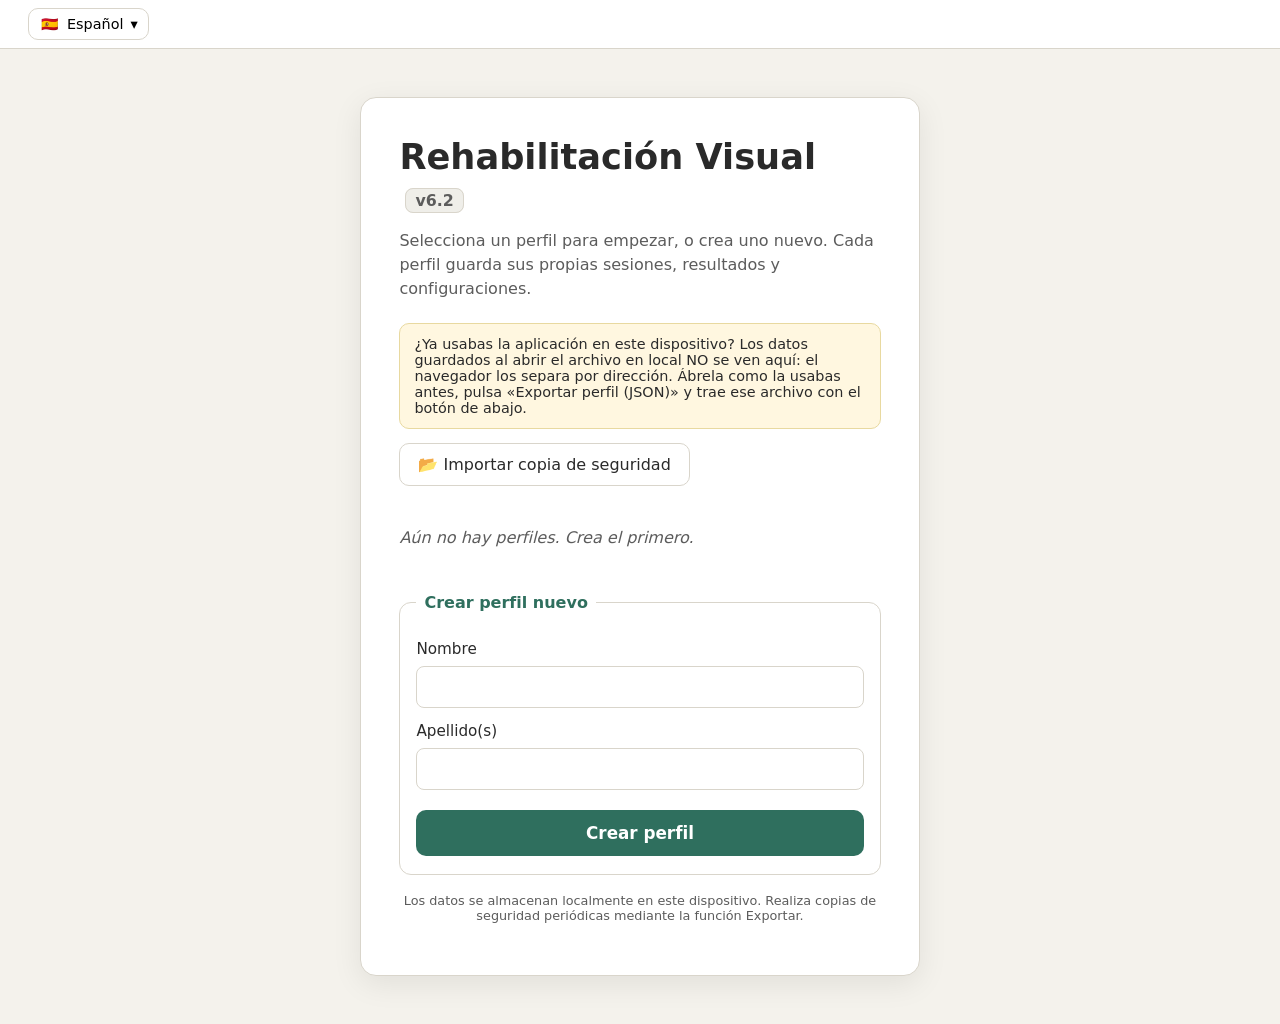
==== commit 95af18d6: "Add files via upload" ====
--- a/index.html
+++ b/index.html
@@ -531,7 +531,9 @@
 .stimulus {
   position: absolute;
   transform: translate(-50%, -50%);
-  z-index: 1;
+  /* por encima de la franja «No la veo» (z-index 2): desde la v6.2 los
+     estímulos pueden caer ahí, y no deben quedar velados por ella */
+  z-index: 3;
   pointer-events: none;
   display: flex; align-items: center; justify-content: center;
 }
@@ -655,6 +657,9 @@
 }
 .stat-card .num { font-size: 1.5rem; font-weight: 700; color: var(--accent); }
 .stat-card .lbl { font-size: 0.78rem; color: var(--ink-soft); }
+/* Aciertos sobre presentados de cada hemicampo: sin este dato un 0 % sacado
+   de dos estímulos se lee como un campo entero perdido. */
+.stat-card .stat-sub { font-size: 0.72rem; color: var(--ink-soft); opacity: 0.85; margin-top: 2px; }
 
 .dash-map {
   position: relative; width: 100%; aspect-ratio: 16 / 9;
@@ -779,7 +784,7 @@
   <!-- ===================== PANTALLA: SELECTOR DE PERFILES ===================== -->
   <section id="screen-profiles" class="screen active">
     <div class="panel">
-      <h1>Rehabilitación Visual <span class="ver">v6.1</span></h1>
+      <h1>Rehabilitación Visual <span class="ver">v6.2</span></h1>
       <p class="subtitle">Selecciona un perfil para empezar, o crea uno nuevo.
         Cada perfil guarda sus propias sesiones, resultados y configuraciones.</p>
       <div id="legacy-notice" class="legacy-notice hidden"></div>
@@ -896,8 +901,9 @@
             <small class="hint-text" id="cfg-origin-hint">Punto desde el que se reparten los
               estímulos: el centro de la pantalla, el de cada cuadrante o el punto medio entre
               cuadrantes. <b>No se dibuja durante el ejercicio</b>; la figura de fijación sigue
-              en el centro de la pantalla. El marco atenuado es la franja «No la veo» y el hueco
-              del centro rodea la figura de fijación: ahí nunca cae ningún estímulo.</small>
+              en el centro de la pantalla. Los estímulos ocupan toda la pantalla: solo se aparta
+              el borde justo para que ninguno quede cortado y un hueco del tamaño de la figura
+              de fijación, para no taparla.</small>
           </div>
 
           <div class="field" id="cfg-rad-field">
@@ -1443,7 +1449,7 @@
 (() => {
   "use strict";
 
-  const APP_VERSION = "6.1";
+  const APP_VERSION = "6.2";
   const SCHEMA_VERSION = 3;
   const STORAGE_KEY = "rehab_visual_sessions_v2";   // clave antigua (se conserva como copia)
   const CONFIG_KEY = "rehab_visual_config_v1";      // config antigua (fallback de migración)
@@ -1755,12 +1761,13 @@
   const OP_AR = 9 / 16;                        // alto / ancho de la maqueta
   function pintarMaquetaAnillo() {
     const ring = $("#cfg-origin-ring"), lo = $("#cfg-rad-min"), hi = $("#cfg-rad-max");
-    const tam = $("#cfg-stim-size");
+    const tam = $("#cfg-stim-size"), fij = $("#cfg-center-size");
     if (!ring || !lo || !hi) return;
     const g = annulusGeometry({
       radOrigin: getRadOrigin(),
       radMin: parseFloat(lo.value), radMax: parseFloat(hi.value),
       stimSize: tam ? parseFloat(tam.value) : 4,
+      centerSize: fij ? parseFloat(fij.value) : 5,
     }, 1600, 900);                              // pantalla de referencia 16:9
 
     // Anillo (en % de la maqueta; el alto se corrige por la proporción para
@@ -1861,10 +1868,16 @@
   // deforma con la proporción de la pantalla.
   function annulusGeometry(cfg, W, H) {
     const stim = cfg && cfg.stimSize != null ? cfg.stimSize : 4;
-    // Margen por eje: la banda perimetral «No la veo» más el radio del estímulo.
-    const fpx = frameThicknessFor(W, H);
-    const marginX = stim + (fpx / W) * 100;
-    const marginY = stim + (fpx / H) * 100;
+    const fix = cfg && cfg.centerSize != null ? cfg.centerSize : 5;
+    // Los estímulos y la figura central se dimensionan con min(vw, vh): ese es
+    // el lado real en píxeles, y la mitad, su radio.
+    const rStim = ((stim / 100) * Math.min(W, H)) / 2;
+    const rFix = ((fix / 100) * Math.min(W, H)) / 2;
+    // Único margen: el radio del estímulo, lo justo para que no se salga de la
+    // pantalla. Antes se reservaba además toda la franja «No la veo», que
+    // recortaba el área utilizable sin necesidad.
+    const marginX = (rStim / W) * 100;
+    const marginY = (rStim / H) * 100;
     const rng = radialRange(cfg);
     const org = radialOrigin(cfg);
     const oxPx = (org.x / 100) * W, oyPx = (org.y / 100) * H;
@@ -1882,10 +1895,11 @@
       rMaxPx: rMaxPx,
       rInPx: (rng.lo / 100) * rMaxPx,
       rOutPx: (rng.hi / 100) * rMaxPx,
-      // Hueco reservado alrededor del punto de fijación, también en píxeles
-      // (antes iba en % mezclando ejes, y salía ovalado).
-      keepoutPx: ((12 + stim) / 100) * Math.min(W, H),
-      minDistPx: (stim * 1.6 / 100) * Math.min(W, H),
+      // Hueco alrededor del punto de fijación: solo lo justo para que el
+      // estímulo no se superponga a la figura central (antes era un 12 % fijo
+      // de la pantalla, un agujero mucho mayor de lo necesario).
+      keepoutPx: rFix + rStim * 1.3,
+      minDistPx: rStim * 2.6,
     };
   }
 
@@ -2232,12 +2246,28 @@
     return x < th || y < th || x > window.innerWidth - th || y > window.innerHeight - th;
   }
 
+  // ¿El toque cae sobre el estímulo actual (con un margen de un radio)? Sirve
+  // para no confundir «lo he visto y lo marco» con «no lo veo, sáltalo» cuando
+  // el estímulo ha caído dentro de la franja perimetral.
+  function tocaElEstimulo(clientX, clientY) {
+    if (!session || locked) return false;
+    const st = session.stimuli[session.current];
+    if (!st) return false;
+    const r = $("#stage").getBoundingClientRect();
+    const sx = r.left + (st.x / 100) * r.width, sy = r.top + (st.y / 100) * r.height;
+    const rStim = ((session.config.stimSize / 100) * Math.min(r.width, r.height)) / 2;
+    return Math.hypot(clientX - sx, clientY - sy) <= rStim * 2;
+  }
+
   function onPointerDown(e) {
     // La banda es solo visual (pointer-events none): si está visible y el toque
     // cae en su zona, se interpreta como intento de salto (doble toque). Un
     // toque simple fuera de la banda marca el estímulo con total normalidad.
+    // Excepción: ahora los estímulos pueden aparecer bajo la banda, así que un
+    // toque pegado al estímulo se entiende como marca y no como salto.
     if (!$("#skip-frame").classList.contains("hidden") &&
-        inBandArea(e.clientX, e.clientY, frameThicknessPx())) {
+        inBandArea(e.clientX, e.clientY, frameThicknessPx()) &&
+        !tocaElEstimulo(e.clientX, e.clientY)) {
       e.preventDefault();
       const now = Date.now();
       if (now - lastSkipTap < DBLTAP_MS) { lastSkipTap = 0; registerSkip(); }
@@ -2467,16 +2497,22 @@
       ? Math.round(answered.reduce((a, s) => a + (s.rt || 0), 0) / answered.length) : null;
     // Precisión por hemicampo (los "no vistos" cuentan como fallo: es
     // exactamente lo que delata una zona afectada del campo visual).
+    // Cada hemicampo va con su número de estímulos: un 0 % sacado de dos
+    // estímulos no dice lo mismo que un 0 % sacado de veinte, y sin ese dato
+    // las tarjetas parecían contradecir la prueba.
     const hemiAcc = (list) => list.length ? list.filter((s) => s.hit).length / list.length : null;
-    const hemiL = hemiAcc(stimuli.filter((s) => s.x < 50));
-    const hemiR = hemiAcc(stimuli.filter((s) => s.x >= 50));
-    const hemiT = hemiAcc(stimuli.filter((s) => s.y < 50));
-    const hemiB = hemiAcc(stimuli.filter((s) => s.y >= 50));
+    const izq = stimuli.filter((s) => s.x < 50), der = stimuli.filter((s) => s.x >= 50);
+    const sup = stimuli.filter((s) => s.y < 50), inf = stimuli.filter((s) => s.y >= 50);
     return {
       total, hits, skipped,
       accuracy: total ? hits / total : 0,
       meanErr, biasX, biasY, meanRt,
-      hemiL, hemiR, hemiT, hemiB,
+      hemiL: hemiAcc(izq), hemiR: hemiAcc(der),
+      hemiT: hemiAcc(sup), hemiB: hemiAcc(inf),
+      hemiLn: izq.length, hemiRn: der.length,
+      hemiTn: sup.length, hemiBn: inf.length,
+      hemiLh: izq.filter((s) => s.hit).length, hemiRh: der.filter((s) => s.hit).length,
+      hemiTh: sup.filter((s) => s.hit).length, hemiBh: inf.filter((s) => s.hit).length,
     };
   }
 
@@ -2505,15 +2541,23 @@
 
     // --- Tarjetas de estadísticas ---
     const biasTxt = describeBias(a.biasX, a.biasY);
-    // Par de hemicampos: resalta en rojo el lado claramente más débil.
-    const hemiPair = (v1, v2) => {
-      const f = (v, other) => {
-        if (v == null) return "—";
-        const weak = other != null && v < other - 0.1;
+    // Par de hemicampos. Un lado solo se marca en rojo cuando la comparación
+    // significa algo: hacen falta al menos HEMI_MIN estímulos a cada lado, o
+    // dos o tres estímulos sueltos pintarían de rojo un campo entero.
+    const HEMI_MIN = 4;
+    const hemiPair = (v1, v2, n1, n2) => {
+      const f = (v, other, n, nOther) => {
+        if (v == null || !n) return "—";
+        const comparable = n >= HEMI_MIN && nOther >= HEMI_MIN && other != null;
+        const weak = comparable && v < other - 0.1;
         return weak ? '<span style="color:var(--fail)">' + pct(v) + "</span>" : pct(v);
       };
-      return f(v1, v2) + " / " + f(v2, v1);
+      return f(v1, v2, n1, n2) + " / " + f(v2, v1, n2, n1);
     };
+    // Detalle bajo la tarjeta: aciertos sobre estímulos presentados a cada lado.
+    const hemiDetail = (h1, n1, h2, n2) =>
+      '<div class="stat-sub">' + (n1 ? h1 + "/" + n1 : "—") + " · " +
+      (n2 ? h2 + "/" + n2 : "—") + " " + t("st.hemiOf") + "</div>";
     const stats = `
       <div class="dash-stats">
         <div class="stat-card"><div class="num">${pct(a.accuracy)}</div><div class="lbl">${t("st.prec")}</div></div>
@@ -2522,8 +2566,8 @@
         <div class="stat-card"><div class="num">${a.meanErr != null ? a.meanErr.toFixed(2) + "×" : "—"}</div><div class="lbl">${t("st.meanErr")}</div></div>
         <div class="stat-card"><div class="num">${a.meanRt != null ? (a.meanRt/1000).toFixed(1) + "s" : "—"}</div><div class="lbl">${t("st.meanTime")}</div></div>
         <div class="stat-card"><div class="num" style="font-size:1rem">${biasTxt}</div><div class="lbl">${t("st.bias")}</div></div>
-        <div class="stat-card"><div class="num" style="font-size:1.05rem">${hemiPair(a.hemiL, a.hemiR)}</div><div class="lbl">${t("st.fieldLR")}</div></div>
-        <div class="stat-card"><div class="num" style="font-size:1.05rem">${hemiPair(a.hemiT, a.hemiB)}</div><div class="lbl">${t("st.fieldTB")}</div></div>
+        <div class="stat-card"><div class="num" style="font-size:1.05rem">${hemiPair(a.hemiL, a.hemiR, a.hemiLn, a.hemiRn)}</div><div class="lbl">${t("st.fieldLR")}</div>${hemiDetail(a.hemiLh, a.hemiLn, a.hemiRh, a.hemiRn)}</div>
+        <div class="stat-card"><div class="num" style="font-size:1.05rem">${hemiPair(a.hemiT, a.hemiB, a.hemiTn, a.hemiBn)}</div><div class="lbl">${t("st.fieldTB")}</div>${hemiDetail(a.hemiTh, a.hemiTn, a.hemiBh, a.hemiBn)}</div>
         <div class="stat-card"><div class="num">${record.duration ? fmtDur(record.duration) : "—"}</div><div class="lbl">${t("st.duration")}</div></div>
       </div>`;
 
@@ -5048,7 +5092,7 @@
     "st.incomplete":"Incompletas","st.errors":"Errores","st.meanErr":"Error medio (radios)","st.meanTime":"Tiempo medio",
     "st.lettersFound":"Letras localizadas","st.notFound":"Letras no localizadas",
     "st.meanWord":"Tiempo medio/palabra","st.meanLetter":"Tiempo medio/letra","st.firstSel":"Hasta 1.ª selección",
-    "st.bias":"Sesgo del error","st.fieldLR":"Campo izq / der","st.fieldTB":"Campo sup / inf","st.duration":"Duración","st.audioReps":"Repeticiones de audio",
+    "st.bias":"Sesgo del error","st.hemiOf":"aciertos","st.fieldLR":"Campo izq / der","st.fieldTB":"Campo sup / inf","st.duration":"Duración","st.audioReps":"Repeticiones de audio",
     "bias.center":"centrado","bias.up":"arriba","bias.down":"abajo","bias.left":"izquierda","bias.right":"derecha",
     "h.titleB1":"Historial y evolución","h.titleB2":"Historial y evolución — Bloque 2","h.evo":"Evolución del tiempo medio de respuesta",
     "h.accAll":"Acumulado (todas)","h.lastSes":"Última sesión","h.sessions":"Sesiones","h.completed":"Completadas","h.interrupted":"Interrumpidas",
@@ -5142,7 +5186,7 @@
     "st.incomplete":"Incomplete","st.errors":"Errors","st.meanErr":"Mean error (radii)","st.meanTime":"Mean time",
     "st.lettersFound":"Letters located","st.notFound":"Letters not located",
     "st.meanWord":"Mean time/word","st.meanLetter":"Mean time/letter","st.firstSel":"To 1st selection",
-    "st.bias":"Error bias","st.fieldLR":"Left / right field","st.fieldTB":"Upper / lower field","st.duration":"Duration","st.audioReps":"Audio repeats",
+    "st.bias":"Error bias","st.hemiOf":"hits","st.fieldLR":"Left / right field","st.fieldTB":"Upper / lower field","st.duration":"Duration","st.audioReps":"Audio repeats",
     "bias.center":"centered","bias.up":"up","bias.down":"down","bias.left":"left","bias.right":"right",
     "h.titleB1":"History and progress","h.titleB2":"History and progress — Block 2","h.evo":"Mean response time over sessions",
     "h.accAll":"Accumulated (all)","h.lastSes":"Last session","h.sessions":"Sessions","h.completed":"Completed","h.interrupted":"Interrupted",
@@ -5235,7 +5279,7 @@
     "st.firstTry":"Encerts a la primera","st.wordsDone":"Paraules completades","st.notSeen":"No vistos","st.omissions":"Omissions",
     "st.incomplete":"Incompletes","st.errors":"Errors","st.meanErr":"Error mitjà (radis)","st.meanTime":"Temps mitjà",
     "st.meanWord":"Temps mitjà/paraula","st.meanLetter":"Temps mitjà/lletra","st.firstSel":"Fins a 1a selecció",
-    "st.bias":"Biaix de l'error","st.fieldLR":"Camp esq / dret","st.fieldTB":"Camp sup / inf","st.duration":"Durada","st.audioReps":"Repeticions d'àudio",
+    "st.bias":"Biaix de l'error","st.hemiOf":"encerts","st.fieldLR":"Camp esq / dret","st.fieldTB":"Camp sup / inf","st.duration":"Durada","st.audioReps":"Repeticions d'àudio",
     "bias.center":"centrat","bias.up":"amunt","bias.down":"avall","bias.left":"esquerra","bias.right":"dreta",
     "h.titleB1":"Historial i evolució","h.titleB2":"Historial i evolució — Bloc 2","h.evo":"Evolució del temps mitjà de resposta",
     "h.accAll":"Acumulat (totes)","h.lastSes":"Última sessió","h.sessions":"Sessions","h.completed":"Completades","h.interrupted":"Interrompudes",
@@ -5279,7 +5323,7 @@
     "r.this":"Esta sesión","r.acc":"Acumulado","r.save":"Gardar resultados","r.confirmDiscard":"Descartar esta sesión sen gardala?",
     "st.hits":"Acertos","st.firstTry":"Acertos á primeira","st.wordsDone":"Palabras completadas","st.notSeen":"Non vistos","st.omissions":"Omisións",
     "st.errors":"Erros","st.meanErr":"Erro medio (raios)","st.meanTime":"Tempo medio","st.meanWord":"Tempo medio/palabra","st.meanLetter":"Tempo medio/letra",
-    "st.bias":"Nesgo do erro","st.fieldLR":"Campo esq / der","st.fieldTB":"Campo sup / inf","st.duration":"Duración","st.audioReps":"Repeticións de audio",
+    "st.bias":"Nesgo do erro","st.hemiOf":"acertos","st.fieldLR":"Campo esq / der","st.fieldTB":"Campo sup / inf","st.duration":"Duración","st.audioReps":"Repeticións de audio",
     "bias.center":"centrado","bias.up":"arriba","bias.down":"abaixo","bias.left":"esquerda","bias.right":"dereita",
     "h.titleB1":"Historial e evolución","h.titleB2":"Historial e evolución — Bloque 2","h.evo":"Evolución do tempo medio de resposta",
     "h.accAll":"Acumulado (todas)","h.lastSes":"Última sesión","h.sessions":"Sesións","h.completed":"Completadas","h.interrupted":"Interrompidas",
@@ -5317,7 +5361,7 @@
     "r.areaLegend":"Konfiguratutako eremua","r.titleB1":"Saioaren emaitza","r.titleB2":"Saioaren emaitza — 2. blokea","r.faultMap":"Akatsen mapa","r.errMap":"Erroreen mapa",
     "r.this":"Saio hau","r.acc":"Metatua","r.save":"Emaitzak gorde","r.discard":"Baztertu","r.confirmDiscard":"Saio hau gorde gabe baztertu?",
     "st.prec":"Zehaztasuna","st.hits":"Asmatuak","st.notSeen":"Ikusi gabeak","st.omissions":"Omisioak","st.errors":"Erroreak",
-    "st.meanTime":"Batez besteko denbora","st.duration":"Iraupena","st.fieldLR":"Ezker / eskuin eremua","st.fieldTB":"Goiko / beheko eremua",
+    "st.meanTime":"Batez besteko denbora","st.duration":"Iraupena","st.hemiOf":"asmatze","st.fieldLR":"Ezker / eskuin eremua","st.fieldTB":"Goiko / beheko eremua",
     "bias.center":"zentratua","bias.up":"gora","bias.down":"behera","bias.left":"ezkerra","bias.right":"eskuina",
     "h.titleB1":"Historia eta bilakaera","h.titleB2":"Historia eta bilakaera — 2. blokea","h.evo":"Erantzun-denboraren bilakaera",
     "h.sessions":"Saioak","h.completed":"Osatuak","h.interrupted":"Etenak","h.precAvg":"Batez besteko zehaztasuna",
@@ -5352,7 +5396,7 @@
     "st.prec":"Precisão","st.hits":"Acertos","st.firstTry":"Acertos à primeira","st.wordsDone":"Palavras completadas","st.notSeen":"Não vistos",
     "st.omissions":"Omissões","st.incomplete":"Incompletas","st.errors":"Erros","st.meanErr":"Erro médio (raios)","st.meanTime":"Tempo médio",
     "st.meanWord":"Tempo médio/palavra","st.meanLetter":"Tempo médio/letra","st.firstSel":"Até 1.ª seleção",
-    "st.bias":"Viés do erro","st.fieldLR":"Campo esq / dir","st.fieldTB":"Campo sup / inf","st.duration":"Duração","st.audioReps":"Repetições de áudio",
+    "st.bias":"Viés do erro","st.hemiOf":"acertos","st.fieldLR":"Campo esq / dir","st.fieldTB":"Campo sup / inf","st.duration":"Duração","st.audioReps":"Repetições de áudio",
     "bias.center":"centrado","bias.up":"cima","bias.down":"baixo","bias.left":"esquerda","bias.right":"direita",
     "h.titleB1":"Histórico e evolução","h.titleB2":"Histórico e evolução — Bloco 2","h.evo":"Evolução do tempo médio de resposta",
     "h.accAll":"Acumulado (todas)","h.lastSes":"Última sessão","h.sessions":"Sessões","h.completed":"Completadas","h.interrupted":"Interrompidas",
@@ -5390,7 +5434,7 @@
     "r.areaLegend":"Area configurata","r.titleB1":"Risultato della sessione","r.titleB2":"Risultato della sessione — Blocco 2","r.faultMap":"Mappa degli errori","r.errMap":"Mappa degli errori",
     "r.this":"Questa sessione","r.acc":"Accumulato","r.save":"Salva risultati","r.discard":"Scarta","r.confirmDiscard":"Scartare questa sessione senza salvarla?",
     "st.prec":"Precisione","st.hits":"Corretti","st.notSeen":"Non visti","st.omissions":"Omissioni","st.errors":"Errori",
-    "st.meanTime":"Tempo medio","st.duration":"Durata","st.fieldLR":"Campo sin / des","st.fieldTB":"Campo sup / inf","st.bias":"Bias dell'errore",
+    "st.meanTime":"Tempo medio","st.duration":"Durata","st.hemiOf":"successi","st.fieldLR":"Campo sin / des","st.fieldTB":"Campo sup / inf","st.bias":"Bias dell'errore",
     "bias.center":"centrato","bias.up":"su","bias.down":"giù","bias.left":"sinistra","bias.right":"destra",
     "h.titleB1":"Cronologia ed evoluzione","h.titleB2":"Cronologia ed evoluzione — Blocco 2","h.evo":"Evoluzione del tempo medio di risposta",
     "h.sessions":"Sessioni","h.completed":"Completate","h.interrupted":"Interrotte","h.precAvg":"Precisione media","h.hits2":"corretti",
@@ -5425,7 +5469,7 @@
     "r.areaLegend":"Zone configurée","r.titleB1":"Résultat de la session","r.titleB2":"Résultat de la session — Bloc 2","r.faultMap":"Carte des erreurs","r.errMap":"Carte des erreurs",
     "r.this":"Cette session","r.acc":"Cumulé","r.save":"Enregistrer les résultats","r.discard":"Abandonner","r.confirmDiscard":"Abandonner cette session sans l'enregistrer ?",
     "st.prec":"Précision","st.hits":"Réussites","st.notSeen":"Non vus","st.omissions":"Omissions","st.errors":"Erreurs",
-    "st.meanTime":"Temps moyen","st.duration":"Durée","st.fieldLR":"Champ gauche / droit","st.fieldTB":"Champ sup / inf","st.bias":"Biais de l'erreur",
+    "st.meanTime":"Temps moyen","st.duration":"Durée","st.hemiOf":"réussites","st.fieldLR":"Champ gauche / droit","st.fieldTB":"Champ sup / inf","st.bias":"Biais de l'erreur",
     "bias.center":"centré","bias.up":"haut","bias.down":"bas","bias.left":"gauche","bias.right":"droite",
     "h.titleB1":"Historique et évolution","h.titleB2":"Historique et évolution — Bloc 2","h.evo":"Évolution du temps moyen de réponse",
     "h.sessions":"Sessions","h.completed":"Terminées","h.interrupted":"Interrompues","h.precAvg":"Précision moyenne","h.hits2":"réussites",
@@ -5460,7 +5504,7 @@
     "r.areaLegend":"Eingestellter Bereich","r.titleB1":"Sitzungsergebnis","r.titleB2":"Sitzungsergebnis — Block 2","r.faultMap":"Fehlerkarte","r.errMap":"Fehlerkarte",
     "r.this":"Diese Sitzung","r.acc":"Kumuliert","r.save":"Ergebnisse speichern","r.discard":"Verwerfen","r.confirmDiscard":"Diese Sitzung ohne Speichern verwerfen?",
     "st.prec":"Genauigkeit","st.hits":"Treffer","st.notSeen":"Nicht gesehen","st.omissions":"Auslassungen","st.errors":"Fehler",
-    "st.meanTime":"Mittlere Zeit","st.duration":"Dauer","st.fieldLR":"Linkes / rechtes Feld","st.fieldTB":"Oberes / unteres Feld","st.bias":"Fehlertendenz",
+    "st.meanTime":"Mittlere Zeit","st.duration":"Dauer","st.hemiOf":"Treffer","st.fieldLR":"Linkes / rechtes Feld","st.fieldTB":"Oberes / unteres Feld","st.bias":"Fehlertendenz",
     "bias.center":"zentriert","bias.up":"oben","bias.down":"unten","bias.left":"links","bias.right":"rechts",
     "h.titleB1":"Verlauf und Entwicklung","h.titleB2":"Verlauf und Entwicklung — Block 2","h.evo":"Entwicklung der mittleren Reaktionszeit",
     "h.sessions":"Sitzungen","h.completed":"Abgeschlossen","h.interrupted":"Unterbrochen","h.precAvg":"Mittlere Genauigkeit","h.hits2":"Treffer",
@@ -5495,7 +5539,7 @@
     "r.areaLegend":"Заданная зона","r.titleB1":"Результат сеанса","r.titleB2":"Результат сеанса — блок 2","r.faultMap":"Карта ошибок","r.errMap":"Карта ошибок",
     "r.this":"Этот сеанс","r.acc":"Суммарно","r.save":"Сохранить результаты","r.discard":"Отменить","r.confirmDiscard":"Отменить сеанс без сохранения?",
     "st.prec":"Точность","st.hits":"Попадания","st.notSeen":"Не увидены","st.omissions":"Пропуски","st.errors":"Ошибки",
-    "st.meanTime":"Среднее время","st.duration":"Длительность","st.fieldLR":"Левое / правое поле","st.fieldTB":"Верхнее / нижнее поле","st.bias":"Смещение ошибки",
+    "st.meanTime":"Среднее время","st.duration":"Длительность","st.hemiOf":"попаданий","st.fieldLR":"Левое / правое поле","st.fieldTB":"Верхнее / нижнее поле","st.bias":"Смещение ошибки",
     "bias.center":"по центру","bias.up":"вверх","bias.down":"вниз","bias.left":"влево","bias.right":"вправо",
     "h.titleB1":"История и динамика","h.titleB2":"История и динамика — блок 2","h.evo":"Динамика среднего времени ответа",
     "h.sessions":"Сеансы","h.completed":"Завершённые","h.interrupted":"Прерванные","h.precAvg":"Средняя точность","h.hits2":"попаданий",
@@ -5508,16 +5552,16 @@
   const I18N = { es: ES, en: EN, ca: CA, va: VA, gl: GL, eu: EU, pt: PT, it: IT, fr: FR, de: DE, ru: RU };
   // Claves de los formularios de configuración (fusionadas sobre I18N).
   const CFGK = {
-  es:{"cfg.origin":"Centro de dispersión","cfg.originHint":"Punto desde el que se reparten los estímulos: el centro de la pantalla, el de cada cuadrante o el punto medio entre cuadrantes. <b>No se dibuja durante el ejercicio</b>; la figura de fijación sigue en el centro de la pantalla. El marco atenuado es la franja «No la veo» y el hueco del centro rodea la figura de fijación: ahí nunca cae ningún estímulo.","cfg.radHint":"Anillo de trabajo medido desde el centro de dispersión elegido: <b>0 %</b> es ese centro y <b>100 %</b> el punto más lejano de la pantalla. Los estímulos aparecen solo dentro del tramo verde. Separación mínima entre las dos marcas: 5 %.","cfg.oTop":"Arriba","cfg.oMid":"Centro","cfg.oBot":"Abajo","cfg.oLeft":"izquierda","cfg.oCtr":"centro","cfg.oRight":"derecha","cfg.oCenter":"Centro de la pantalla","cfg.dist":"Distancia de uso recomendada","cfg.diag":"Diagonal real de tu pantalla:","cfg.stim":"Estímulos","cfg.count":"Número de estímulos:","cfg.shape":"Forma del estímulo","cfg.optX":"Equis (✕)","cfg.optCircle":"Círculo de control","cfg.stimSize":"Tamaño del estímulo:","cfg.radRange":"Área de aparición:","cfg.radMin":"Área de aparición, desde el centro:","cfg.radMax":"Área de aparición, hasta la periferia:","cfg.center":"Figura central (punto de fijación)","cfg.centerShape":"Forma central","cfg.cross":"Cruz","cfg.dot":"Punto","cfg.centerSize":"Tamaño de la figura central:","cfg.colors":"Colores","cfg.colCenter":"Figura central","cfg.colStim":"Estímulo (X/círculo)","cfg.colGomet":"Gomet (tu marca)","cfg.colCursor":"Cursor","cfg.interact":"Interacción y marcado","cfg.mode":"Modo de interacción","cfg.auto":"Automático (detectar dispositivo)","cfg.pc":"PC / ratón (cursor + clic)","cfg.touch":"Táctil (tocar con el dedo)","cfg.tol":"Exigencia de precisión:","cfg.view":"Tiempo de visualización tras marcar:","cfg.isi":"Aparición aleatoria del estímulo: hasta","cfg.band":"Mostrar franja «No la veo» tras:","cfg.opts":"Opciones","cfg.sound":"Señal acústica de feedback","cfg.vibr":"Vibración de feedback (móviles compatibles)","cfg.adapt":"Adaptativo: reforzar zonas con más fallos","cfg.cam":"Supervisión por cámara (vista previa)","cfg.reco":"Distancia recomendada","cfg.fov":"Campo visual a esa distancia","cfg.recoWhy":"Distancia mínima prudente que a la vez maximiza el campo visual. Usa el dispositivo en horizontal.","b2c.modeLegend":"Modalidad y nivel","b2c.mod":"Modalidad","b2c.preset":"Nivel predefinido","b2c.pCustom":"Personalizado","b2c.pEasy":"Inicial","b2c.pMid":"Intermedio","b2c.pHard":"Avanzado","b2c.countL":"Número de objetivos:","b2c.countW":"Número de palabras:","b2c.letters":"Letras","b2c.visible":"Letras visibles en pantalla:","b2c.case":"Mayúsculas / minúsculas","b2c.upper":"Mayúsculas","b2c.lower":"Minúsculas","b2c.mixed":"Mezcladas","b2c.enye":"Incluir la letra Ñ","b2c.reshuffle":"Reorganizar las letras tras cada intento","b2c.sizes":"Tamaños (progresión radial)","b2c.min":"Tamaño mínimo (centro):","b2c.max":"Tamaño máximo (periferia):","b2c.prog":"Intensidad de la progresión:","b2c.cdot":"Tamaño del punto central:","b2c.excl":"Zona de exclusión central:","b2c.voiceLegend":"Voz e instrucciones","b2c.voice":"Voz","b2c.rate":"Velocidad de la voz:","b2c.vol":"Volumen:","b2c.written":"Mostrar también la letra/palabra escrita","b2c.test":"🔊 Probar voz","b2c.words":"Palabras (modalidad Formar palabra)","b2c.wlen":"Longitud de palabra:","b2c.pauseB":"Pausa entre palabras/objetivos:","b2c.bandAfter":"Mostrar banda «No la veo / siguiente» tras:"},
-  en:{"cfg.origin":"Dispersion centre","cfg.originHint":"The point the stimuli spread out from: the centre of the screen, the centre of a quadrant, or the midpoint between quadrants. <b>It is never drawn during the exercise</b>; the fixation figure stays at the centre of the screen. The dimmed frame is the “I can’t see it” band and the gap in the middle surrounds the fixation figure: no stimulus ever lands there.","cfg.radHint":"Working ring measured from the chosen dispersion centre: <b>0 %</b> is that centre and <b>100 %</b> the farthest point of the screen. Stimuli appear only inside the green span. Minimum gap between the two marks: 5 %.","cfg.oTop":"Top","cfg.oMid":"Middle","cfg.oBot":"Bottom","cfg.oLeft":"left","cfg.oCtr":"centre","cfg.oRight":"right","cfg.oCenter":"Centre of the screen","cfg.dist":"Recommended viewing distance","cfg.diag":"Actual screen diagonal:","cfg.stim":"Stimuli","cfg.count":"Number of stimuli:","cfg.shape":"Stimulus shape","cfg.optX":"Cross (✕)","cfg.optCircle":"Control circle","cfg.stimSize":"Stimulus size:","cfg.radRange":"Appearance area:","cfg.radMin":"Appearance area, from the centre:","cfg.radMax":"Appearance area, out to the periphery:","cfg.center":"Central figure (fixation point)","cfg.centerShape":"Central shape","cfg.cross":"Cross","cfg.dot":"Dot","cfg.centerSize":"Central figure size:","cfg.colors":"Colours","cfg.colCenter":"Central figure","cfg.colStim":"Stimulus (X/circle)","cfg.colGomet":"Sticker (your mark)","cfg.colCursor":"Cursor","cfg.interact":"Interaction and marking","cfg.mode":"Interaction mode","cfg.auto":"Automatic (detect device)","cfg.pc":"PC / mouse (cursor + click)","cfg.touch":"Touch (tap with finger)","cfg.tol":"Precision demand:","cfg.view":"Viewing time after marking:","cfg.isi":"Random stimulus onset: up to","cfg.band":"Show band after:","cfg.opts":"Options","cfg.sound":"Audio feedback","cfg.vibr":"Vibration feedback (compatible phones)","cfg.adapt":"Adaptive: reinforce weakest zones","cfg.cam":"Camera supervision (preview)","cfg.reco":"Recommended distance","cfg.fov":"Visual field at that distance","cfg.recoWhy":"Minimum safe distance that also maximises the visual field. Use the device in landscape.","b2c.modeLegend":"Mode and level","b2c.mod":"Mode","b2c.preset":"Preset level","b2c.pCustom":"Custom","b2c.pEasy":"Beginner","b2c.pMid":"Intermediate","b2c.pHard":"Advanced","b2c.countL":"Number of targets:","b2c.countW":"Number of words:","b2c.letters":"Letters","b2c.visible":"Letters visible on screen:","b2c.case":"Upper / lower case","b2c.upper":"Uppercase","b2c.lower":"Lowercase","b2c.mixed":"Mixed","b2c.enye":"Include letter Ñ","b2c.reshuffle":"Rearrange letters after each attempt","b2c.sizes":"Sizes (radial progression)","b2c.min":"Minimum size (centre):","b2c.max":"Maximum size (periphery):","b2c.prog":"Progression intensity:","b2c.cdot":"Central dot size:","b2c.excl":"Central exclusion zone:","b2c.voiceLegend":"Voice and instructions","b2c.voice":"Voice","b2c.rate":"Voice rate:","b2c.vol":"Volume:","b2c.written":"Also show the written letter/word","b2c.test":"🔊 Test voice","b2c.words":"Words (word-building mode)","b2c.wlen":"Word length:","b2c.pauseB":"Pause between words/targets:","b2c.bandAfter":"Show skip band after:"},
-  ca:{"cfg.origin":"Centre de dispersió","cfg.originHint":"Punt des del qual es reparteixen els estímuls: el centre de la pantalla, el de cada quadrant o el punt mig entre quadrants. <b>No es dibuixa durant l'exercici</b>; la figura de fixació continua al centre de la pantalla. El marc atenuat és la franja «No la veig» i el buit central envolta la figura de fixació: allà no hi cau mai cap estímul.","cfg.radHint":"Anell de treball mesurat des del centre de dispersió triat: <b>0 %</b> és aquest centre i <b>100 %</b> el punt més llunyà de la pantalla. Els estímuls apareixen només dins del tram verd. Separació mínima entre les dues marques: 5 %.","cfg.oTop":"Dalt","cfg.oMid":"Centre","cfg.oBot":"Baix","cfg.oLeft":"esquerra","cfg.oCtr":"centre","cfg.oRight":"dreta","cfg.oCenter":"Centre de la pantalla","cfg.dist":"Distància d'ús recomanada","cfg.diag":"Diagonal real de la pantalla:","cfg.stim":"Estímuls","cfg.count":"Nombre d'estímuls:","cfg.shape":"Forma de l'estímul","cfg.optX":"Ics (✕)","cfg.optCircle":"Cercle de control","cfg.stimSize":"Mida de l'estímul:","cfg.radRange":"Àrea d'aparició:","cfg.radMin":"Àrea d'aparició, des del centre:","cfg.radMax":"Àrea d'aparició, fins a la perifèria:","cfg.center":"Figura central (punt de fixació)","cfg.centerShape":"Forma central","cfg.cross":"Creu","cfg.dot":"Punt","cfg.centerSize":"Mida de la figura central:","cfg.colors":"Colors","cfg.colCenter":"Figura central","cfg.colStim":"Estímul (X/cercle)","cfg.colGomet":"Gomet (la teva marca)","cfg.colCursor":"Cursor","cfg.interact":"Interacció i marcatge","cfg.mode":"Mode d'interacció","cfg.auto":"Automàtic (detectar dispositiu)","cfg.pc":"PC / ratolí (cursor + clic)","cfg.touch":"Tàctil (tocar amb el dit)","cfg.tol":"Exigència de precisió:","cfg.view":"Temps de visualització en marcar:","cfg.isi":"Aparició aleatòria de l'estímul: fins a","cfg.band":"Mostrar franja «No la veig» després de:","cfg.opts":"Opcions","cfg.sound":"Senyal acústic de retorn","cfg.vibr":"Vibració de retorn (mòbils compatibles)","cfg.adapt":"Adaptatiu: reforçar zones amb més errors","cfg.cam":"Supervisió per càmera (previsualització)","cfg.reco":"Distància recomanada","cfg.fov":"Camp visual a aquesta distància","cfg.recoWhy":"Distància mínima prudent que alhora maximitza el camp visual. Fes servir el dispositiu en horitzontal.","b2c.modeLegend":"Modalitat i nivell","b2c.mod":"Modalitat","b2c.preset":"Nivell predefinit","b2c.pCustom":"Personalitzat","b2c.pEasy":"Inicial","b2c.pMid":"Intermedi","b2c.pHard":"Avançat","b2c.countL":"Nombre d'objectius:","b2c.countW":"Nombre de paraules:","b2c.letters":"Lletres","b2c.visible":"Lletres visibles en pantalla:","b2c.case":"Majúscules / minúscules","b2c.upper":"Majúscules","b2c.lower":"Minúscules","b2c.mixed":"Barrejades","b2c.enye":"Incloure la lletra Ñ","b2c.reshuffle":"Reorganitzar les lletres a cada intent","b2c.sizes":"Mides (progressió radial)","b2c.min":"Mida mínima (centre):","b2c.max":"Mida màxima (perifèria):","b2c.prog":"Intensitat de la progressió:","b2c.cdot":"Mida del punt central:","b2c.excl":"Zona d'exclusió central:","b2c.voiceLegend":"Veu i instruccions","b2c.voice":"Veu","b2c.rate":"Velocitat de la veu:","b2c.vol":"Volum:","b2c.written":"Mostrar també la lletra/paraula escrita","b2c.test":"🔊 Provar veu","b2c.words":"Paraules (modalitat Formar paraula)","b2c.wlen":"Longitud de paraula:","b2c.pauseB":"Pausa entre paraules/objectius:","b2c.bandAfter":"Mostrar banda «Saltar» després de:"},
-  gl:{"cfg.origin":"Centro de dispersión","cfg.originHint":"Punto desde o que se reparten os estímulos: o centro da pantalla, o de cada cuadrante ou o punto medio entre cuadrantes. <b>Non se debuxa durante o exercicio</b>; a figura de fixación segue no centro da pantalla. O marco atenuado é a franxa «Non a vexo» e o oco central rodea a figura de fixación: alí nunca cae ningún estímulo.","cfg.radHint":"Anel de traballo medido desde o centro de dispersión elixido: <b>0 %</b> é ese centro e <b>100 %</b> o punto máis afastado da pantalla. Os estímulos aparecen só dentro do tramo verde. Separación mínima entre as dúas marcas: 5 %.","cfg.oTop":"Arriba","cfg.oMid":"Centro","cfg.oBot":"Abaixo","cfg.oLeft":"esquerda","cfg.oCtr":"centro","cfg.oRight":"dereita","cfg.oCenter":"Centro da pantalla","cfg.dist":"Distancia de uso recomendada","cfg.diag":"Diagonal real da pantalla:","cfg.stim":"Estímulos","cfg.count":"Número de estímulos:","cfg.shape":"Forma do estímulo","cfg.optX":"Equis (✕)","cfg.optCircle":"Círculo de control","cfg.stimSize":"Tamaño do estímulo:","cfg.radRange":"Área de aparición:","cfg.radMin":"Área de aparición, desde o centro:","cfg.radMax":"Área de aparición, ata a periferia:","cfg.center":"Figura central (punto de fixación)","cfg.centerShape":"Forma central","cfg.cross":"Cruz","cfg.dot":"Punto","cfg.centerSize":"Tamaño da figura central:","cfg.colors":"Cores","cfg.colCenter":"Figura central","cfg.colStim":"Estímulo (X/círculo)","cfg.colGomet":"Gomete (a túa marca)","cfg.colCursor":"Cursor","cfg.interact":"Interacción e marcaxe","cfg.mode":"Modo de interacción","cfg.auto":"Automático (detectar dispositivo)","cfg.pc":"PC / rato (cursor + clic)","cfg.touch":"Táctil (tocar co dedo)","cfg.tol":"Esixencia de precisión:","cfg.view":"Tempo de visualización tras marcar:","cfg.isi":"Aparición aleatoria do estímulo: ata","cfg.band":"Mostrar franxa «Non a vexo» tras:","cfg.opts":"Opcións","cfg.sound":"Sinal acústico de retorno","cfg.vibr":"Vibración de retorno (móbiles compatibles)","cfg.adapt":"Adaptativo: reforzar zonas con máis erros","cfg.cam":"Supervisión por cámara (vista previa)","cfg.reco":"Distancia recomendada","cfg.fov":"Campo visual a esa distancia","cfg.recoWhy":"Distancia mínima prudente que maximiza o campo visual. Usa o dispositivo en horizontal.","b2c.modeLegend":"Modalidade e nivel","b2c.mod":"Modalidade","b2c.preset":"Nivel predefinido","b2c.pCustom":"Personalizado","b2c.pEasy":"Inicial","b2c.pMid":"Intermedio","b2c.pHard":"Avanzado","b2c.countL":"Número de obxectivos:","b2c.countW":"Número de palabras:","b2c.letters":"Letras","b2c.visible":"Letras visibles en pantalla:","b2c.case":"Maiúsculas / minúsculas","b2c.upper":"Maiúsculas","b2c.lower":"Minúsculas","b2c.mixed":"Mesturadas","b2c.enye":"Incluír a letra Ñ","b2c.reshuffle":"Reorganizar as letras tras cada intento","b2c.sizes":"Tamaños (progresión radial)","b2c.min":"Tamaño mínimo (centro):","b2c.max":"Tamaño máximo (periferia):","b2c.prog":"Intensidade da progresión:","b2c.cdot":"Tamaño do punto central:","b2c.excl":"Zona de exclusión central:","b2c.voiceLegend":"Voz e instrucións","b2c.voice":"Voz","b2c.rate":"Velocidade da voz:","b2c.vol":"Volume:","b2c.written":"Mostrar tamén a letra/palabra escrita","b2c.test":"🔊 Probar voz","b2c.words":"Palabras (modalidade Formar palabra)","b2c.wlen":"Lonxitude de palabra:","b2c.pauseB":"Pausa entre palabras/obxectivos:","b2c.bandAfter":"Mostrar banda «Saltar» tras:"},
-  eu:{"cfg.origin":"Sakabanatze-zentroa","cfg.originHint":"Estimuluak zabaltzen diren puntua: pantailaren erdigunea, koadrante bakoitzarena edo koadranteen arteko erdiko puntua. <b>Ez da ariketan marrazten</b>; finkatze-irudia pantailaren erdian jarraitzen du. Marko ilundua «Ez dut ikusten» banda da, eta erdiko hutsuneak finkatze-irudia inguratzen du: han ez da inoiz estimulurik agertzen.","cfg.radHint":"Aukeratutako sakabanatze-zentrotik neurtutako lan-eraztuna: <b>% 0</b> zentro hori da eta <b>% 100</b> pantailako punturik urrunena. Estimuluak tarte berdearen barruan bakarrik agertzen dira. Bi marken arteko gutxieneko tartea: % 5.","cfg.oTop":"Goian","cfg.oMid":"Erdian","cfg.oBot":"Behean","cfg.oLeft":"ezkerra","cfg.oCtr":"erdia","cfg.oRight":"eskuina","cfg.oCenter":"Pantailaren erdigunea","cfg.dist":"Gomendatutako erabilera-distantzia","cfg.diag":"Pantailaren benetako diagonala:","cfg.stim":"Estimuluak","cfg.count":"Estimulu kopurua:","cfg.shape":"Estimuluaren forma","cfg.optX":"Ixa (✕)","cfg.optCircle":"Kontrol-zirkulua","cfg.stimSize":"Estimuluaren tamaina:","cfg.radRange":"Agerpen-eremua:","cfg.radMin":"Agerpen-eremua, erdigunetik:","cfg.radMax":"Agerpen-eremua, periferiaraino:","cfg.center":"Erdiko irudia (finkatze-puntua)","cfg.centerShape":"Erdiko forma","cfg.cross":"Gurutzea","cfg.dot":"Puntua","cfg.centerSize":"Erdiko irudiaren tamaina:","cfg.colors":"Koloreak","cfg.colCenter":"Erdiko irudia","cfg.colStim":"Estimulua (X/zirkulua)","cfg.colGomet":"Gometa (zure marka)","cfg.colCursor":"Kurtsorea","cfg.interact":"Interakzioa eta markaketa","cfg.mode":"Interakzio modua","cfg.auto":"Automatikoa (gailua detektatu)","cfg.pc":"PC / sagua (kurtsorea + klik)","cfg.touch":"Ukipena (hatzarekin ukitu)","cfg.tol":"Zehaztasun-eskakizuna:","cfg.view":"Ikuste-denbora markatu ostean:","cfg.isi":"Ausazko agerpena: gehienez","cfg.band":"«Ez dut ikusten» banda erakutsi:","cfg.opts":"Aukerak","cfg.sound":"Soinu-seinalea","cfg.vibr":"Bibrazioa (gailu bateragarriak)","cfg.adapt":"Egokitzailea: gune ahulenak indartu","cfg.cam":"Kamera bidezko gainbegiratzea","cfg.reco":"Gomendatutako distantzia","cfg.fov":"Ikus-eremua distantzia horretan","cfg.recoWhy":"Distantzia seguru txikiena, ikus-eremua maximizatzen duena. Erabili gailua horizontalean.","b2c.modeLegend":"Modalitatea eta maila","b2c.mod":"Modalitatea","b2c.preset":"Aurrezarritako maila","b2c.pCustom":"Pertsonalizatua","b2c.pEasy":"Hasierakoa","b2c.pMid":"Ertaina","b2c.pHard":"Aurreratua","b2c.countL":"Helburu kopurua:","b2c.countW":"Hitz kopurua:","b2c.letters":"Letrak","b2c.visible":"Pantailako letra ikusgaiak:","b2c.case":"Maiuskulak / minuskulak","b2c.upper":"Maiuskulak","b2c.lower":"Minuskulak","b2c.mixed":"Nahasiak","b2c.enye":"Ñ letra sartu","b2c.reshuffle":"Letrak berrantolatu saiakera bakoitzean","b2c.sizes":"Tamainak (progresio erradiala)","b2c.min":"Gutxieneko tamaina (erdigunea):","b2c.max":"Gehienezko tamaina (periferia):","b2c.prog":"Progresioaren intentsitatea:","b2c.cdot":"Erdiko puntuaren tamaina:","b2c.excl":"Erdiko bazterketa-eremua:","b2c.voiceLegend":"Ahotsa eta jarraibideak","b2c.voice":"Ahotsa","b2c.rate":"Ahotsaren abiadura:","b2c.vol":"Bolumena:","b2c.written":"Letra/hitza idatzita ere erakutsi","b2c.test":"🔊 Ahotsa probatu","b2c.words":"Hitzak (hitzak osatzeko modalitatea)","b2c.wlen":"Hitzaren luzera:","b2c.pauseB":"Hitz/helburuen arteko pausa:","b2c.bandAfter":"«Saltatu» banda erakutsi:"},
-  pt:{"cfg.origin":"Centro de dispersão","cfg.originHint":"Ponto a partir do qual os estímulos se distribuem: o centro do ecrã, o de cada quadrante ou o ponto médio entre quadrantes. <b>Não é desenhado durante o exercício</b>; a figura de fixação mantém-se no centro do ecrã. A moldura esbatida é a faixa «Não a vejo» e o vazio central rodeia a figura de fixação: aí nunca cai nenhum estímulo.","cfg.radHint":"Anel de trabalho medido a partir do centro de dispersão escolhido: <b>0 %</b> é esse centro e <b>100 %</b> o ponto mais distante do ecrã. Os estímulos aparecem apenas dentro do troço verde. Separação mínima entre as duas marcas: 5 %.","cfg.oTop":"Cima","cfg.oMid":"Centro","cfg.oBot":"Baixo","cfg.oLeft":"esquerda","cfg.oCtr":"centro","cfg.oRight":"direita","cfg.oCenter":"Centro do ecrã","cfg.dist":"Distância de uso recomendada","cfg.diag":"Diagonal real do ecrã:","cfg.stim":"Estímulos","cfg.count":"Número de estímulos:","cfg.shape":"Forma do estímulo","cfg.optX":"Xis (✕)","cfg.optCircle":"Círculo de controlo","cfg.stimSize":"Tamanho do estímulo:","cfg.radRange":"Área de aparição:","cfg.radMin":"Área de aparição, a partir do centro:","cfg.radMax":"Área de aparição, até à periferia:","cfg.center":"Figura central (ponto de fixação)","cfg.centerShape":"Forma central","cfg.cross":"Cruz","cfg.dot":"Ponto","cfg.centerSize":"Tamanho da figura central:","cfg.colors":"Cores","cfg.colCenter":"Figura central","cfg.colStim":"Estímulo (X/círculo)","cfg.colGomet":"Autocolante (a tua marca)","cfg.colCursor":"Cursor","cfg.interact":"Interação e marcação","cfg.mode":"Modo de interação","cfg.auto":"Automático (detetar dispositivo)","cfg.pc":"PC / rato (cursor + clique)","cfg.touch":"Tátil (tocar com o dedo)","cfg.tol":"Exigência de precisão:","cfg.view":"Tempo de visualização após marcar:","cfg.isi":"Aparição aleatória: até","cfg.band":"Mostrar faixa «Não a vejo» após:","cfg.opts":"Opções","cfg.sound":"Sinal acústico","cfg.vibr":"Vibração (telemóveis compatíveis)","cfg.adapt":"Adaptativo: reforçar zonas fracas","cfg.cam":"Supervisão por câmara (pré-visualização)","cfg.reco":"Distância recomendada","cfg.fov":"Campo visual a essa distância","cfg.recoWhy":"Distância mínima prudente que maximiza o campo visual. Usa o dispositivo na horizontal.","b2c.modeLegend":"Modalidade e nível","b2c.mod":"Modalidade","b2c.preset":"Nível predefinido","b2c.pCustom":"Personalizado","b2c.pEasy":"Inicial","b2c.pMid":"Intermédio","b2c.pHard":"Avançado","b2c.countL":"Número de alvos:","b2c.countW":"Número de palavras:","b2c.letters":"Letras","b2c.visible":"Letras visíveis no ecrã:","b2c.case":"Maiúsculas / minúsculas","b2c.upper":"Maiúsculas","b2c.lower":"Minúsculas","b2c.mixed":"Misturadas","b2c.enye":"Incluir a letra Ñ","b2c.reshuffle":"Reorganizar as letras após cada tentativa","b2c.sizes":"Tamanhos (progressão radial)","b2c.min":"Tamanho mínimo (centro):","b2c.max":"Tamanho máximo (periferia):","b2c.prog":"Intensidade da progressão:","b2c.cdot":"Tamanho do ponto central:","b2c.excl":"Zona de exclusão central:","b2c.voiceLegend":"Voz e instruções","b2c.voice":"Voz","b2c.rate":"Velocidade da voz:","b2c.vol":"Volume:","b2c.written":"Mostrar também a letra/palavra escrita","b2c.test":"🔊 Testar voz","b2c.words":"Palavras (modalidade Formar palavra)","b2c.wlen":"Comprimento da palavra:","b2c.pauseB":"Pausa entre palavras/alvos:","b2c.bandAfter":"Mostrar faixa «Saltar» após:"},
-  it:{"cfg.origin":"Centro di dispersione","cfg.originHint":"Punto da cui gli stimoli si distribuiscono: il centro dello schermo, quello di ogni quadrante o il punto medio tra quadranti. <b>Non viene disegnato durante l'esercizio</b>; la figura di fissazione resta al centro dello schermo. La cornice attenuata è la banda «Non la vedo» e il vuoto centrale circonda la figura di fissazione: lì non cade mai alcuno stimolo.","cfg.radHint":"Anello di lavoro misurato dal centro di dispersione scelto: <b>0 %</b> è quel centro e <b>100 %</b> il punto più lontano dello schermo. Gli stimoli compaiono solo nel tratto verde. Distanza minima tra i due segni: 5 %.","cfg.oTop":"Alto","cfg.oMid":"Centro","cfg.oBot":"Basso","cfg.oLeft":"sinistra","cfg.oCtr":"centro","cfg.oRight":"destra","cfg.oCenter":"Centro dello schermo","cfg.dist":"Distanza d'uso consigliata","cfg.diag":"Diagonale reale dello schermo:","cfg.stim":"Stimoli","cfg.count":"Numero di stimoli:","cfg.shape":"Forma dello stimolo","cfg.optX":"Ics (✕)","cfg.optCircle":"Cerchio di controllo","cfg.stimSize":"Dimensione dello stimolo:","cfg.radRange":"Area di comparsa:","cfg.radMin":"Area di comparsa, dal centro:","cfg.radMax":"Area di comparsa, fino alla periferia:","cfg.center":"Figura centrale (punto di fissazione)","cfg.centerShape":"Forma centrale","cfg.cross":"Croce","cfg.dot":"Punto","cfg.centerSize":"Dimensione della figura centrale:","cfg.colors":"Colori","cfg.colCenter":"Figura centrale","cfg.colStim":"Stimolo (X/cerchio)","cfg.colGomet":"Bollino (il tuo segno)","cfg.colCursor":"Cursore","cfg.interact":"Interazione e marcatura","cfg.mode":"Modo di interazione","cfg.auto":"Automatico (rileva dispositivo)","cfg.pc":"PC / mouse (cursore + clic)","cfg.touch":"Touch (tocca con il dito)","cfg.tol":"Esigenza di precisione:","cfg.view":"Tempo di visualizzazione dopo il segno:","cfg.isi":"Comparsa casuale: fino a","cfg.band":"Mostra banda «Non la vedo» dopo:","cfg.opts":"Opzioni","cfg.sound":"Segnale acustico","cfg.vibr":"Vibrazione (telefoni compatibili)","cfg.adapt":"Adattivo: rinforza le zone deboli","cfg.cam":"Supervisione con fotocamera","cfg.reco":"Distanza consigliata","cfg.fov":"Campo visivo a quella distanza","cfg.recoWhy":"Distanza minima prudente che massimizza il campo visivo. Usa il dispositivo in orizzontale.","b2c.modeLegend":"Modalità e livello","b2c.mod":"Modalità","b2c.preset":"Livello predefinito","b2c.pCustom":"Personalizzato","b2c.pEasy":"Iniziale","b2c.pMid":"Intermedio","b2c.pHard":"Avanzato","b2c.countL":"Numero di obiettivi:","b2c.countW":"Numero di parole:","b2c.letters":"Lettere","b2c.visible":"Lettere visibili sullo schermo:","b2c.case":"Maiuscole / minuscole","b2c.upper":"Maiuscole","b2c.lower":"Minuscole","b2c.mixed":"Miste","b2c.enye":"Includi la lettera Ñ","b2c.reshuffle":"Riorganizza le lettere dopo ogni tentativo","b2c.sizes":"Dimensioni (progressione radiale)","b2c.min":"Dimensione minima (centro):","b2c.max":"Dimensione massima (periferia):","b2c.prog":"Intensità della progressione:","b2c.cdot":"Dimensione del punto centrale:","b2c.excl":"Zona di esclusione centrale:","b2c.voiceLegend":"Voce e istruzioni","b2c.voice":"Voce","b2c.rate":"Velocità della voce:","b2c.vol":"Volume:","b2c.written":"Mostra anche la lettera/parola scritta","b2c.test":"🔊 Prova voce","b2c.words":"Parole (modalità Forma la parola)","b2c.wlen":"Lunghezza della parola:","b2c.pauseB":"Pausa tra parole/obiettivi:","b2c.bandAfter":"Mostra banda «Salta» dopo:"},
-  fr:{"cfg.origin":"Centre de dispersion","cfg.originHint":"Point à partir duquel les stimuli se répartissent : le centre de l'écran, celui de chaque quadrant ou le point médian entre quadrants. <b>Il n'est jamais dessiné pendant l'exercice</b> ; la figure de fixation reste au centre de l'écran. Le cadre atténué est la bande « Je ne la vois pas » et le vide central entoure la figure de fixation : aucun stimulus n’y tombe jamais.","cfg.radHint":"Anneau de travail mesuré depuis le centre de dispersion choisi : <b>0 %</b> est ce centre et <b>100 %</b> le point le plus éloigné de l'écran. Les stimuli n'apparaissent que dans la plage verte. Écart minimal entre les deux repères : 5 %.","cfg.oTop":"Haut","cfg.oMid":"Milieu","cfg.oBot":"Bas","cfg.oLeft":"gauche","cfg.oCtr":"centre","cfg.oRight":"droite","cfg.oCenter":"Centre de l'écran","cfg.dist":"Distance d'utilisation recommandée","cfg.diag":"Diagonale réelle de l'écran :","cfg.stim":"Stimuli","cfg.count":"Nombre de stimuli :","cfg.shape":"Forme du stimulus","cfg.optX":"Croix (✕)","cfg.optCircle":"Cercle de contrôle","cfg.stimSize":"Taille du stimulus :","cfg.radRange":"Zone d'apparition :","cfg.radMin":"Zone d'apparition, depuis le centre :","cfg.radMax":"Zone d'apparition, jusqu'à la périphérie :","cfg.center":"Figure centrale (point de fixation)","cfg.centerShape":"Forme centrale","cfg.cross":"Croix","cfg.dot":"Point","cfg.centerSize":"Taille de la figure centrale :","cfg.colors":"Couleurs","cfg.colCenter":"Figure centrale","cfg.colStim":"Stimulus (X/cercle)","cfg.colGomet":"Gommette (ta marque)","cfg.colCursor":"Curseur","cfg.interact":"Interaction et marquage","cfg.mode":"Mode d'interaction","cfg.auto":"Automatique (détecter l'appareil)","cfg.pc":"PC / souris (curseur + clic)","cfg.touch":"Tactile (toucher du doigt)","cfg.tol":"Exigence de précision :","cfg.view":"Temps d'affichage après marquage :","cfg.isi":"Apparition aléatoire : jusqu'à","cfg.band":"Afficher la bande après :","cfg.opts":"Options","cfg.sound":"Signal sonore","cfg.vibr":"Vibration (téléphones compatibles)","cfg.adapt":"Adaptatif : renforcer les zones faibles","cfg.cam":"Supervision par caméra (aperçu)","cfg.reco":"Distance recommandée","cfg.fov":"Champ visuel à cette distance","cfg.recoWhy":"Distance minimale prudente qui maximise le champ visuel. Utilise l'appareil à l'horizontale.","b2c.modeLegend":"Modalité et niveau","b2c.mod":"Modalité","b2c.preset":"Niveau prédéfini","b2c.pCustom":"Personnalisé","b2c.pEasy":"Débutant","b2c.pMid":"Intermédiaire","b2c.pHard":"Avancé","b2c.countL":"Nombre de cibles :","b2c.countW":"Nombre de mots :","b2c.letters":"Lettres","b2c.visible":"Lettres visibles à l'écran :","b2c.case":"Majuscules / minuscules","b2c.upper":"Majuscules","b2c.lower":"Minuscules","b2c.mixed":"Mélangées","b2c.enye":"Inclure la lettre Ñ","b2c.reshuffle":"Réorganiser les lettres après chaque essai","b2c.sizes":"Tailles (progression radiale)","b2c.min":"Taille minimale (centre) :","b2c.max":"Taille maximale (périphérie) :","b2c.prog":"Intensité de la progression :","b2c.cdot":"Taille du point central :","b2c.excl":"Zone d'exclusion centrale :","b2c.voiceLegend":"Voix et consignes","b2c.voice":"Voix","b2c.rate":"Vitesse de la voix :","b2c.vol":"Volume :","b2c.written":"Afficher aussi la lettre/le mot écrit","b2c.test":"🔊 Tester la voix","b2c.words":"Mots (modalité Former le mot)","b2c.wlen":"Longueur du mot :","b2c.pauseB":"Pause entre mots/cibles :","b2c.bandAfter":"Afficher la bande « Passer » après :"},
-  de:{"cfg.origin":"Streuzentrum","cfg.originHint":"Punkt, von dem aus sich die Reize verteilen: die Bildschirmmitte, die Mitte eines Quadranten oder der Mittelpunkt zwischen Quadranten. <b>Er wird während der Übung nie gezeichnet</b>; die Fixationsfigur bleibt in der Bildschirmmitte. Der abgeblendete Rahmen ist das Band „Ich sehe ihn nicht“ und die Lücke in der Mitte umgibt die Fixationsfigur: dort erscheint nie ein Reiz.","cfg.radHint":"Arbeitsring, gemessen vom gewählten Streuzentrum: <b>0 %</b> ist dieses Zentrum und <b>100 %</b> der entfernteste Punkt des Bildschirms. Reize erscheinen nur im grünen Abschnitt. Mindestabstand zwischen den beiden Marken: 5 %.","cfg.oTop":"Oben","cfg.oMid":"Mitte","cfg.oBot":"Unten","cfg.oLeft":"links","cfg.oCtr":"Mitte","cfg.oRight":"rechts","cfg.oCenter":"Bildschirmmitte","cfg.dist":"Empfohlener Nutzungsabstand","cfg.diag":"Tatsächliche Bildschirmdiagonale:","cfg.stim":"Reize","cfg.count":"Anzahl der Reize:","cfg.shape":"Reizform","cfg.optX":"Kreuz (✕)","cfg.optCircle":"Kontrollkreis","cfg.stimSize":"Reizgröße:","cfg.radRange":"Erscheinungsbereich:","cfg.radMin":"Erscheinungsbereich, ab der Mitte:","cfg.radMax":"Erscheinungsbereich, bis zur Peripherie:","cfg.center":"Zentrale Figur (Fixationspunkt)","cfg.centerShape":"Zentrale Form","cfg.cross":"Kreuz","cfg.dot":"Punkt","cfg.centerSize":"Größe der zentralen Figur:","cfg.colors":"Farben","cfg.colCenter":"Zentrale Figur","cfg.colStim":"Reiz (X/Kreis)","cfg.colGomet":"Klebepunkt (deine Marke)","cfg.colCursor":"Cursor","cfg.interact":"Interaktion und Markierung","cfg.mode":"Interaktionsmodus","cfg.auto":"Automatisch (Gerät erkennen)","cfg.pc":"PC / Maus (Cursor + Klick)","cfg.touch":"Touch (mit dem Finger tippen)","cfg.tol":"Präzisionsanforderung:","cfg.view":"Anzeigezeit nach dem Markieren:","cfg.isi":"Zufälliges Erscheinen: bis zu","cfg.band":"Band anzeigen nach:","cfg.opts":"Optionen","cfg.sound":"Akustisches Feedback","cfg.vibr":"Vibration (kompatible Geräte)","cfg.adapt":"Adaptiv: schwache Zonen verstärken","cfg.cam":"Kameraüberwachung (Vorschau)","cfg.reco":"Empfohlener Abstand","cfg.fov":"Gesichtsfeld bei diesem Abstand","cfg.recoWhy":"Kleinster sicherer Abstand mit maximalem Gesichtsfeld. Gerät im Querformat verwenden.","b2c.modeLegend":"Modus und Stufe","b2c.mod":"Modus","b2c.preset":"Voreingestellte Stufe","b2c.pCustom":"Benutzerdefiniert","b2c.pEasy":"Anfänger","b2c.pMid":"Mittel","b2c.pHard":"Fortgeschritten","b2c.countL":"Anzahl der Ziele:","b2c.countW":"Anzahl der Wörter:","b2c.letters":"Buchstaben","b2c.visible":"Sichtbare Buchstaben:","b2c.case":"Groß-/Kleinschreibung","b2c.upper":"Großbuchstaben","b2c.lower":"Kleinbuchstaben","b2c.mixed":"Gemischt","b2c.enye":"Buchstabe Ñ einschließen","b2c.reshuffle":"Buchstaben nach jedem Versuch neu anordnen","b2c.sizes":"Größen (radiale Progression)","b2c.min":"Mindestgröße (Zentrum):","b2c.max":"Maximalgröße (Peripherie):","b2c.prog":"Progressionsintensität:","b2c.cdot":"Größe des zentralen Punkts:","b2c.excl":"Zentrale Ausschlusszone:","b2c.voiceLegend":"Stimme und Anweisungen","b2c.voice":"Stimme","b2c.rate":"Sprechgeschwindigkeit:","b2c.vol":"Lautstärke:","b2c.written":"Buchstabe/Wort auch schriftlich zeigen","b2c.test":"🔊 Stimme testen","b2c.words":"Wörter (Wortbildungsmodus)","b2c.wlen":"Wortlänge:","b2c.pauseB":"Pause zwischen Wörtern/Zielen:","b2c.bandAfter":"Überspringen-Band zeigen nach:"},
-  ru:{"cfg.origin":"Центр рассеивания","cfg.originHint":"Точка, от которой расходятся стимулы: центр экрана, центр квадранта или середина между квадрантами. <b>Во время упражнения она не отображается</b>; фигура фиксации остаётся в центре экрана. Приглушённая рамка — это полоса «Не вижу», а просвет в центре окружает фигуру фиксации: там стимулы не появляются никогда.","cfg.radHint":"Рабочее кольцо отсчитывается от выбранного центра рассеивания: <b>0 %</b> — этот центр, <b>100 %</b> — самая дальняя точка экрана. Стимулы появляются только внутри зелёного участка. Минимальный зазор между метками: 5 %.","cfg.oTop":"Сверху","cfg.oMid":"По центру","cfg.oBot":"Снизу","cfg.oLeft":"слева","cfg.oCtr":"центр","cfg.oRight":"справа","cfg.oCenter":"Центр экрана","cfg.dist":"Рекомендуемое расстояние","cfg.diag":"Реальная диагональ экрана:","cfg.stim":"Стимулы","cfg.count":"Число стимулов:","cfg.shape":"Форма стимула","cfg.optX":"Крест (✕)","cfg.optCircle":"Контрольный круг","cfg.stimSize":"Размер стимула:","cfg.radRange":"Зона появления:","cfg.radMin":"Зона появления, от центра:","cfg.radMax":"Зона появления, до периферии:","cfg.center":"Центральная фигура (точка фиксации)","cfg.centerShape":"Центральная форма","cfg.cross":"Крест","cfg.dot":"Точка","cfg.centerSize":"Размер центральной фигуры:","cfg.colors":"Цвета","cfg.colCenter":"Центральная фигура","cfg.colStim":"Стимул (X/круг)","cfg.colGomet":"Наклейка (ваша отметка)","cfg.colCursor":"Курсор","cfg.interact":"Взаимодействие и отметки","cfg.mode":"Режим взаимодействия","cfg.auto":"Автоматически (определить устройство)","cfg.pc":"ПК / мышь (курсор + клик)","cfg.touch":"Сенсорный (касание пальцем)","cfg.tol":"Требование точности:","cfg.view":"Время показа после отметки:","cfg.isi":"Случайное появление: до","cfg.band":"Показывать полосу через:","cfg.opts":"Параметры","cfg.sound":"Звуковой сигнал","cfg.vibr":"Вибрация (совместимые телефоны)","cfg.adapt":"Адаптивно: усиливать слабые зоны","cfg.cam":"Наблюдение камерой (превью)","cfg.reco":"Рекомендуемое расстояние","cfg.fov":"Поле зрения на этом расстоянии","cfg.recoWhy":"Минимально безопасное расстояние с максимальным полем зрения. Держите устройство горизонтально.","b2c.modeLegend":"Режим и уровень","b2c.mod":"Режим","b2c.preset":"Предустановленный уровень","b2c.pCustom":"Пользовательский","b2c.pEasy":"Начальный","b2c.pMid":"Средний","b2c.pHard":"Продвинутый","b2c.countL":"Число целей:","b2c.countW":"Число слов:","b2c.letters":"Буквы","b2c.visible":"Видимых букв на экране:","b2c.case":"Прописные / строчные","b2c.upper":"Прописные","b2c.lower":"Строчные","b2c.mixed":"Смешанные","b2c.enye":"Включить букву Ñ","b2c.reshuffle":"Перемешивать буквы после каждой попытки","b2c.sizes":"Размеры (радиальная прогрессия)","b2c.min":"Минимальный размер (центр):","b2c.max":"Максимальный размер (периферия):","b2c.prog":"Интенсивность прогрессии:","b2c.cdot":"Размер центральной точки:","b2c.excl":"Центральная зона исключения:","b2c.voiceLegend":"Голос и инструкции","b2c.voice":"Голос","b2c.rate":"Скорость речи:","b2c.vol":"Громкость:","b2c.written":"Также показывать букву/слово","b2c.test":"🔊 Проверить голос","b2c.words":"Слова (режим составления)","b2c.wlen":"Длина слова:","b2c.pauseB":"Пауза между словами/целями:","b2c.bandAfter":"Полоса «Пропустить» через:"},
+  es:{"cfg.origin":"Centro de dispersión","cfg.originHint":"Punto desde el que se reparten los estímulos: el centro de la pantalla, el de cada cuadrante o el punto medio entre cuadrantes. <b>No se dibuja durante el ejercicio</b>; la figura de fijación sigue en el centro de la pantalla. Los estímulos ocupan toda la pantalla: solo se aparta el borde justo para que ninguno quede cortado y un hueco del tamaño de la figura de fijación, para no taparla.","cfg.radHint":"Anillo de trabajo medido desde el centro de dispersión elegido: <b>0 %</b> es ese centro y <b>100 %</b> el punto más lejano de la pantalla. Los estímulos aparecen solo dentro del tramo verde. Separación mínima entre las dos marcas: 5 %.","cfg.oTop":"Arriba","cfg.oMid":"Centro","cfg.oBot":"Abajo","cfg.oLeft":"izquierda","cfg.oCtr":"centro","cfg.oRight":"derecha","cfg.oCenter":"Centro de la pantalla","cfg.dist":"Distancia de uso recomendada","cfg.diag":"Diagonal real de tu pantalla:","cfg.stim":"Estímulos","cfg.count":"Número de estímulos:","cfg.shape":"Forma del estímulo","cfg.optX":"Equis (✕)","cfg.optCircle":"Círculo de control","cfg.stimSize":"Tamaño del estímulo:","cfg.radRange":"Área de aparición:","cfg.radMin":"Área de aparición, desde el centro:","cfg.radMax":"Área de aparición, hasta la periferia:","cfg.center":"Figura central (punto de fijación)","cfg.centerShape":"Forma central","cfg.cross":"Cruz","cfg.dot":"Punto","cfg.centerSize":"Tamaño de la figura central:","cfg.colors":"Colores","cfg.colCenter":"Figura central","cfg.colStim":"Estímulo (X/círculo)","cfg.colGomet":"Gomet (tu marca)","cfg.colCursor":"Cursor","cfg.interact":"Interacción y marcado","cfg.mode":"Modo de interacción","cfg.auto":"Automático (detectar dispositivo)","cfg.pc":"PC / ratón (cursor + clic)","cfg.touch":"Táctil (tocar con el dedo)","cfg.tol":"Exigencia de precisión:","cfg.view":"Tiempo de visualización tras marcar:","cfg.isi":"Aparición aleatoria del estímulo: hasta","cfg.band":"Mostrar franja «No la veo» tras:","cfg.opts":"Opciones","cfg.sound":"Señal acústica de feedback","cfg.vibr":"Vibración de feedback (móviles compatibles)","cfg.adapt":"Adaptativo: reforzar zonas con más fallos","cfg.cam":"Supervisión por cámara (vista previa)","cfg.reco":"Distancia recomendada","cfg.fov":"Campo visual a esa distancia","cfg.recoWhy":"Distancia mínima prudente que a la vez maximiza el campo visual. Usa el dispositivo en horizontal.","b2c.modeLegend":"Modalidad y nivel","b2c.mod":"Modalidad","b2c.preset":"Nivel predefinido","b2c.pCustom":"Personalizado","b2c.pEasy":"Inicial","b2c.pMid":"Intermedio","b2c.pHard":"Avanzado","b2c.countL":"Número de objetivos:","b2c.countW":"Número de palabras:","b2c.letters":"Letras","b2c.visible":"Letras visibles en pantalla:","b2c.case":"Mayúsculas / minúsculas","b2c.upper":"Mayúsculas","b2c.lower":"Minúsculas","b2c.mixed":"Mezcladas","b2c.enye":"Incluir la letra Ñ","b2c.reshuffle":"Reorganizar las letras tras cada intento","b2c.sizes":"Tamaños (progresión radial)","b2c.min":"Tamaño mínimo (centro):","b2c.max":"Tamaño máximo (periferia):","b2c.prog":"Intensidad de la progresión:","b2c.cdot":"Tamaño del punto central:","b2c.excl":"Zona de exclusión central:","b2c.voiceLegend":"Voz e instrucciones","b2c.voice":"Voz","b2c.rate":"Velocidad de la voz:","b2c.vol":"Volumen:","b2c.written":"Mostrar también la letra/palabra escrita","b2c.test":"🔊 Probar voz","b2c.words":"Palabras (modalidad Formar palabra)","b2c.wlen":"Longitud de palabra:","b2c.pauseB":"Pausa entre palabras/objetivos:","b2c.bandAfter":"Mostrar banda «No la veo / siguiente» tras:"},
+  en:{"cfg.origin":"Dispersion centre","cfg.originHint":"The point the stimuli spread out from: the centre of the screen, the centre of a quadrant, or the midpoint between quadrants. <b>It is never drawn during the exercise</b>; the fixation figure stays at the centre of the screen. Stimuli use the whole screen: only a sliver of edge is kept clear so none gets cut off, plus a gap the size of the fixation figure so it is not covered.","cfg.radHint":"Working ring measured from the chosen dispersion centre: <b>0 %</b> is that centre and <b>100 %</b> the farthest point of the screen. Stimuli appear only inside the green span. Minimum gap between the two marks: 5 %.","cfg.oTop":"Top","cfg.oMid":"Middle","cfg.oBot":"Bottom","cfg.oLeft":"left","cfg.oCtr":"centre","cfg.oRight":"right","cfg.oCenter":"Centre of the screen","cfg.dist":"Recommended viewing distance","cfg.diag":"Actual screen diagonal:","cfg.stim":"Stimuli","cfg.count":"Number of stimuli:","cfg.shape":"Stimulus shape","cfg.optX":"Cross (✕)","cfg.optCircle":"Control circle","cfg.stimSize":"Stimulus size:","cfg.radRange":"Appearance area:","cfg.radMin":"Appearance area, from the centre:","cfg.radMax":"Appearance area, out to the periphery:","cfg.center":"Central figure (fixation point)","cfg.centerShape":"Central shape","cfg.cross":"Cross","cfg.dot":"Dot","cfg.centerSize":"Central figure size:","cfg.colors":"Colours","cfg.colCenter":"Central figure","cfg.colStim":"Stimulus (X/circle)","cfg.colGomet":"Sticker (your mark)","cfg.colCursor":"Cursor","cfg.interact":"Interaction and marking","cfg.mode":"Interaction mode","cfg.auto":"Automatic (detect device)","cfg.pc":"PC / mouse (cursor + click)","cfg.touch":"Touch (tap with finger)","cfg.tol":"Precision demand:","cfg.view":"Viewing time after marking:","cfg.isi":"Random stimulus onset: up to","cfg.band":"Show band after:","cfg.opts":"Options","cfg.sound":"Audio feedback","cfg.vibr":"Vibration feedback (compatible phones)","cfg.adapt":"Adaptive: reinforce weakest zones","cfg.cam":"Camera supervision (preview)","cfg.reco":"Recommended distance","cfg.fov":"Visual field at that distance","cfg.recoWhy":"Minimum safe distance that also maximises the visual field. Use the device in landscape.","b2c.modeLegend":"Mode and level","b2c.mod":"Mode","b2c.preset":"Preset level","b2c.pCustom":"Custom","b2c.pEasy":"Beginner","b2c.pMid":"Intermediate","b2c.pHard":"Advanced","b2c.countL":"Number of targets:","b2c.countW":"Number of words:","b2c.letters":"Letters","b2c.visible":"Letters visible on screen:","b2c.case":"Upper / lower case","b2c.upper":"Uppercase","b2c.lower":"Lowercase","b2c.mixed":"Mixed","b2c.enye":"Include letter Ñ","b2c.reshuffle":"Rearrange letters after each attempt","b2c.sizes":"Sizes (radial progression)","b2c.min":"Minimum size (centre):","b2c.max":"Maximum size (periphery):","b2c.prog":"Progression intensity:","b2c.cdot":"Central dot size:","b2c.excl":"Central exclusion zone:","b2c.voiceLegend":"Voice and instructions","b2c.voice":"Voice","b2c.rate":"Voice rate:","b2c.vol":"Volume:","b2c.written":"Also show the written letter/word","b2c.test":"🔊 Test voice","b2c.words":"Words (word-building mode)","b2c.wlen":"Word length:","b2c.pauseB":"Pause between words/targets:","b2c.bandAfter":"Show skip band after:"},
+  ca:{"cfg.origin":"Centre de dispersió","cfg.originHint":"Punt des del qual es reparteixen els estímuls: el centre de la pantalla, el de cada quadrant o el punt mig entre quadrants. <b>No es dibuixa durant l'exercici</b>; la figura de fixació continua al centre de la pantalla. Els estímuls ocupen tota la pantalla: només s'aparta la vora justa perquè cap quedi tallat i un buit de la mida de la figura de fixació, per no tapar-la.","cfg.radHint":"Anell de treball mesurat des del centre de dispersió triat: <b>0 %</b> és aquest centre i <b>100 %</b> el punt més llunyà de la pantalla. Els estímuls apareixen només dins del tram verd. Separació mínima entre les dues marques: 5 %.","cfg.oTop":"Dalt","cfg.oMid":"Centre","cfg.oBot":"Baix","cfg.oLeft":"esquerra","cfg.oCtr":"centre","cfg.oRight":"dreta","cfg.oCenter":"Centre de la pantalla","cfg.dist":"Distància d'ús recomanada","cfg.diag":"Diagonal real de la pantalla:","cfg.stim":"Estímuls","cfg.count":"Nombre d'estímuls:","cfg.shape":"Forma de l'estímul","cfg.optX":"Ics (✕)","cfg.optCircle":"Cercle de control","cfg.stimSize":"Mida de l'estímul:","cfg.radRange":"Àrea d'aparició:","cfg.radMin":"Àrea d'aparició, des del centre:","cfg.radMax":"Àrea d'aparició, fins a la perifèria:","cfg.center":"Figura central (punt de fixació)","cfg.centerShape":"Forma central","cfg.cross":"Creu","cfg.dot":"Punt","cfg.centerSize":"Mida de la figura central:","cfg.colors":"Colors","cfg.colCenter":"Figura central","cfg.colStim":"Estímul (X/cercle)","cfg.colGomet":"Gomet (la teva marca)","cfg.colCursor":"Cursor","cfg.interact":"Interacció i marcatge","cfg.mode":"Mode d'interacció","cfg.auto":"Automàtic (detectar dispositiu)","cfg.pc":"PC / ratolí (cursor + clic)","cfg.touch":"Tàctil (tocar amb el dit)","cfg.tol":"Exigència de precisió:","cfg.view":"Temps de visualització en marcar:","cfg.isi":"Aparició aleatòria de l'estímul: fins a","cfg.band":"Mostrar franja «No la veig» després de:","cfg.opts":"Opcions","cfg.sound":"Senyal acústic de retorn","cfg.vibr":"Vibració de retorn (mòbils compatibles)","cfg.adapt":"Adaptatiu: reforçar zones amb més errors","cfg.cam":"Supervisió per càmera (previsualització)","cfg.reco":"Distància recomanada","cfg.fov":"Camp visual a aquesta distància","cfg.recoWhy":"Distància mínima prudent que alhora maximitza el camp visual. Fes servir el dispositiu en horitzontal.","b2c.modeLegend":"Modalitat i nivell","b2c.mod":"Modalitat","b2c.preset":"Nivell predefinit","b2c.pCustom":"Personalitzat","b2c.pEasy":"Inicial","b2c.pMid":"Intermedi","b2c.pHard":"Avançat","b2c.countL":"Nombre d'objectius:","b2c.countW":"Nombre de paraules:","b2c.letters":"Lletres","b2c.visible":"Lletres visibles en pantalla:","b2c.case":"Majúscules / minúscules","b2c.upper":"Majúscules","b2c.lower":"Minúscules","b2c.mixed":"Barrejades","b2c.enye":"Incloure la lletra Ñ","b2c.reshuffle":"Reorganitzar les lletres a cada intent","b2c.sizes":"Mides (progressió radial)","b2c.min":"Mida mínima (centre):","b2c.max":"Mida màxima (perifèria):","b2c.prog":"Intensitat de la progressió:","b2c.cdot":"Mida del punt central:","b2c.excl":"Zona d'exclusió central:","b2c.voiceLegend":"Veu i instruccions","b2c.voice":"Veu","b2c.rate":"Velocitat de la veu:","b2c.vol":"Volum:","b2c.written":"Mostrar també la lletra/paraula escrita","b2c.test":"🔊 Provar veu","b2c.words":"Paraules (modalitat Formar paraula)","b2c.wlen":"Longitud de paraula:","b2c.pauseB":"Pausa entre paraules/objectius:","b2c.bandAfter":"Mostrar banda «Saltar» després de:"},
+  gl:{"cfg.origin":"Centro de dispersión","cfg.originHint":"Punto desde o que se reparten os estímulos: o centro da pantalla, o de cada cuadrante ou o punto medio entre cuadrantes. <b>Non se debuxa durante o exercicio</b>; a figura de fixación segue no centro da pantalla. Os estímulos ocupan toda a pantalla: só se aparta o bordo xusto para que ningún quede cortado e un oco do tamaño da figura de fixación, para non tapala.","cfg.radHint":"Anel de traballo medido desde o centro de dispersión elixido: <b>0 %</b> é ese centro e <b>100 %</b> o punto máis afastado da pantalla. Os estímulos aparecen só dentro do tramo verde. Separación mínima entre as dúas marcas: 5 %.","cfg.oTop":"Arriba","cfg.oMid":"Centro","cfg.oBot":"Abaixo","cfg.oLeft":"esquerda","cfg.oCtr":"centro","cfg.oRight":"dereita","cfg.oCenter":"Centro da pantalla","cfg.dist":"Distancia de uso recomendada","cfg.diag":"Diagonal real da pantalla:","cfg.stim":"Estímulos","cfg.count":"Número de estímulos:","cfg.shape":"Forma do estímulo","cfg.optX":"Equis (✕)","cfg.optCircle":"Círculo de control","cfg.stimSize":"Tamaño do estímulo:","cfg.radRange":"Área de aparición:","cfg.radMin":"Área de aparición, desde o centro:","cfg.radMax":"Área de aparición, ata a periferia:","cfg.center":"Figura central (punto de fixación)","cfg.centerShape":"Forma central","cfg.cross":"Cruz","cfg.dot":"Punto","cfg.centerSize":"Tamaño da figura central:","cfg.colors":"Cores","cfg.colCenter":"Figura central","cfg.colStim":"Estímulo (X/círculo)","cfg.colGomet":"Gomete (a túa marca)","cfg.colCursor":"Cursor","cfg.interact":"Interacción e marcaxe","cfg.mode":"Modo de interacción","cfg.auto":"Automático (detectar dispositivo)","cfg.pc":"PC / rato (cursor + clic)","cfg.touch":"Táctil (tocar co dedo)","cfg.tol":"Esixencia de precisión:","cfg.view":"Tempo de visualización tras marcar:","cfg.isi":"Aparición aleatoria do estímulo: ata","cfg.band":"Mostrar franxa «Non a vexo» tras:","cfg.opts":"Opcións","cfg.sound":"Sinal acústico de retorno","cfg.vibr":"Vibración de retorno (móbiles compatibles)","cfg.adapt":"Adaptativo: reforzar zonas con máis erros","cfg.cam":"Supervisión por cámara (vista previa)","cfg.reco":"Distancia recomendada","cfg.fov":"Campo visual a esa distancia","cfg.recoWhy":"Distancia mínima prudente que maximiza o campo visual. Usa o dispositivo en horizontal.","b2c.modeLegend":"Modalidade e nivel","b2c.mod":"Modalidade","b2c.preset":"Nivel predefinido","b2c.pCustom":"Personalizado","b2c.pEasy":"Inicial","b2c.pMid":"Intermedio","b2c.pHard":"Avanzado","b2c.countL":"Número de obxectivos:","b2c.countW":"Número de palabras:","b2c.letters":"Letras","b2c.visible":"Letras visibles en pantalla:","b2c.case":"Maiúsculas / minúsculas","b2c.upper":"Maiúsculas","b2c.lower":"Minúsculas","b2c.mixed":"Mesturadas","b2c.enye":"Incluír a letra Ñ","b2c.reshuffle":"Reorganizar as letras tras cada intento","b2c.sizes":"Tamaños (progresión radial)","b2c.min":"Tamaño mínimo (centro):","b2c.max":"Tamaño máximo (periferia):","b2c.prog":"Intensidade da progresión:","b2c.cdot":"Tamaño do punto central:","b2c.excl":"Zona de exclusión central:","b2c.voiceLegend":"Voz e instrucións","b2c.voice":"Voz","b2c.rate":"Velocidade da voz:","b2c.vol":"Volume:","b2c.written":"Mostrar tamén a letra/palabra escrita","b2c.test":"🔊 Probar voz","b2c.words":"Palabras (modalidade Formar palabra)","b2c.wlen":"Lonxitude de palabra:","b2c.pauseB":"Pausa entre palabras/obxectivos:","b2c.bandAfter":"Mostrar banda «Saltar» tras:"},
+  eu:{"cfg.origin":"Sakabanatze-zentroa","cfg.originHint":"Estimuluak zabaltzen diren puntua: pantailaren erdigunea, koadrante bakoitzarena edo koadranteen arteko erdiko puntua. <b>Ez da ariketan marrazten</b>; finkatze-irudia pantailaren erdian jarraitzen du. Estimuluek pantaila osoa erabiltzen dute: ertzeko zerrenda justua baino ez da gordetzen bat ere ez mozteko, eta finkatze-irudiaren tamainako hutsune bat, hura ez estaltzeko.","cfg.radHint":"Aukeratutako sakabanatze-zentrotik neurtutako lan-eraztuna: <b>% 0</b> zentro hori da eta <b>% 100</b> pantailako punturik urrunena. Estimuluak tarte berdearen barruan bakarrik agertzen dira. Bi marken arteko gutxieneko tartea: % 5.","cfg.oTop":"Goian","cfg.oMid":"Erdian","cfg.oBot":"Behean","cfg.oLeft":"ezkerra","cfg.oCtr":"erdia","cfg.oRight":"eskuina","cfg.oCenter":"Pantailaren erdigunea","cfg.dist":"Gomendatutako erabilera-distantzia","cfg.diag":"Pantailaren benetako diagonala:","cfg.stim":"Estimuluak","cfg.count":"Estimulu kopurua:","cfg.shape":"Estimuluaren forma","cfg.optX":"Ixa (✕)","cfg.optCircle":"Kontrol-zirkulua","cfg.stimSize":"Estimuluaren tamaina:","cfg.radRange":"Agerpen-eremua:","cfg.radMin":"Agerpen-eremua, erdigunetik:","cfg.radMax":"Agerpen-eremua, periferiaraino:","cfg.center":"Erdiko irudia (finkatze-puntua)","cfg.centerShape":"Erdiko forma","cfg.cross":"Gurutzea","cfg.dot":"Puntua","cfg.centerSize":"Erdiko irudiaren tamaina:","cfg.colors":"Koloreak","cfg.colCenter":"Erdiko irudia","cfg.colStim":"Estimulua (X/zirkulua)","cfg.colGomet":"Gometa (zure marka)","cfg.colCursor":"Kurtsorea","cfg.interact":"Interakzioa eta markaketa","cfg.mode":"Interakzio modua","cfg.auto":"Automatikoa (gailua detektatu)","cfg.pc":"PC / sagua (kurtsorea + klik)","cfg.touch":"Ukipena (hatzarekin ukitu)","cfg.tol":"Zehaztasun-eskakizuna:","cfg.view":"Ikuste-denbora markatu ostean:","cfg.isi":"Ausazko agerpena: gehienez","cfg.band":"«Ez dut ikusten» banda erakutsi:","cfg.opts":"Aukerak","cfg.sound":"Soinu-seinalea","cfg.vibr":"Bibrazioa (gailu bateragarriak)","cfg.adapt":"Egokitzailea: gune ahulenak indartu","cfg.cam":"Kamera bidezko gainbegiratzea","cfg.reco":"Gomendatutako distantzia","cfg.fov":"Ikus-eremua distantzia horretan","cfg.recoWhy":"Distantzia seguru txikiena, ikus-eremua maximizatzen duena. Erabili gailua horizontalean.","b2c.modeLegend":"Modalitatea eta maila","b2c.mod":"Modalitatea","b2c.preset":"Aurrezarritako maila","b2c.pCustom":"Pertsonalizatua","b2c.pEasy":"Hasierakoa","b2c.pMid":"Ertaina","b2c.pHard":"Aurreratua","b2c.countL":"Helburu kopurua:","b2c.countW":"Hitz kopurua:","b2c.letters":"Letrak","b2c.visible":"Pantailako letra ikusgaiak:","b2c.case":"Maiuskulak / minuskulak","b2c.upper":"Maiuskulak","b2c.lower":"Minuskulak","b2c.mixed":"Nahasiak","b2c.enye":"Ñ letra sartu","b2c.reshuffle":"Letrak berrantolatu saiakera bakoitzean","b2c.sizes":"Tamainak (progresio erradiala)","b2c.min":"Gutxieneko tamaina (erdigunea):","b2c.max":"Gehienezko tamaina (periferia):","b2c.prog":"Progresioaren intentsitatea:","b2c.cdot":"Erdiko puntuaren tamaina:","b2c.excl":"Erdiko bazterketa-eremua:","b2c.voiceLegend":"Ahotsa eta jarraibideak","b2c.voice":"Ahotsa","b2c.rate":"Ahotsaren abiadura:","b2c.vol":"Bolumena:","b2c.written":"Letra/hitza idatzita ere erakutsi","b2c.test":"🔊 Ahotsa probatu","b2c.words":"Hitzak (hitzak osatzeko modalitatea)","b2c.wlen":"Hitzaren luzera:","b2c.pauseB":"Hitz/helburuen arteko pausa:","b2c.bandAfter":"«Saltatu» banda erakutsi:"},
+  pt:{"cfg.origin":"Centro de dispersão","cfg.originHint":"Ponto a partir do qual os estímulos se distribuem: o centro do ecrã, o de cada quadrante ou o ponto médio entre quadrantes. <b>Não é desenhado durante o exercício</b>; a figura de fixação mantém-se no centro do ecrã. Os estímulos ocupam todo o ecrã: reserva-se apenas a borda justa para que nenhum fique cortado e um vazio do tamanho da figura de fixação, para não a tapar.","cfg.radHint":"Anel de trabalho medido a partir do centro de dispersão escolhido: <b>0 %</b> é esse centro e <b>100 %</b> o ponto mais distante do ecrã. Os estímulos aparecem apenas dentro do troço verde. Separação mínima entre as duas marcas: 5 %.","cfg.oTop":"Cima","cfg.oMid":"Centro","cfg.oBot":"Baixo","cfg.oLeft":"esquerda","cfg.oCtr":"centro","cfg.oRight":"direita","cfg.oCenter":"Centro do ecrã","cfg.dist":"Distância de uso recomendada","cfg.diag":"Diagonal real do ecrã:","cfg.stim":"Estímulos","cfg.count":"Número de estímulos:","cfg.shape":"Forma do estímulo","cfg.optX":"Xis (✕)","cfg.optCircle":"Círculo de controlo","cfg.stimSize":"Tamanho do estímulo:","cfg.radRange":"Área de aparição:","cfg.radMin":"Área de aparição, a partir do centro:","cfg.radMax":"Área de aparição, até à periferia:","cfg.center":"Figura central (ponto de fixação)","cfg.centerShape":"Forma central","cfg.cross":"Cruz","cfg.dot":"Ponto","cfg.centerSize":"Tamanho da figura central:","cfg.colors":"Cores","cfg.colCenter":"Figura central","cfg.colStim":"Estímulo (X/círculo)","cfg.colGomet":"Autocolante (a tua marca)","cfg.colCursor":"Cursor","cfg.interact":"Interação e marcação","cfg.mode":"Modo de interação","cfg.auto":"Automático (detetar dispositivo)","cfg.pc":"PC / rato (cursor + clique)","cfg.touch":"Tátil (tocar com o dedo)","cfg.tol":"Exigência de precisão:","cfg.view":"Tempo de visualização após marcar:","cfg.isi":"Aparição aleatória: até","cfg.band":"Mostrar faixa «Não a vejo» após:","cfg.opts":"Opções","cfg.sound":"Sinal acústico","cfg.vibr":"Vibração (telemóveis compatíveis)","cfg.adapt":"Adaptativo: reforçar zonas fracas","cfg.cam":"Supervisão por câmara (pré-visualização)","cfg.reco":"Distância recomendada","cfg.fov":"Campo visual a essa distância","cfg.recoWhy":"Distância mínima prudente que maximiza o campo visual. Usa o dispositivo na horizontal.","b2c.modeLegend":"Modalidade e nível","b2c.mod":"Modalidade","b2c.preset":"Nível predefinido","b2c.pCustom":"Personalizado","b2c.pEasy":"Inicial","b2c.pMid":"Intermédio","b2c.pHard":"Avançado","b2c.countL":"Número de alvos:","b2c.countW":"Número de palavras:","b2c.letters":"Letras","b2c.visible":"Letras visíveis no ecrã:","b2c.case":"Maiúsculas / minúsculas","b2c.upper":"Maiúsculas","b2c.lower":"Minúsculas","b2c.mixed":"Misturadas","b2c.enye":"Incluir a letra Ñ","b2c.reshuffle":"Reorganizar as letras após cada tentativa","b2c.sizes":"Tamanhos (progressão radial)","b2c.min":"Tamanho mínimo (centro):","b2c.max":"Tamanho máximo (periferia):","b2c.prog":"Intensidade da progressão:","b2c.cdot":"Tamanho do ponto central:","b2c.excl":"Zona de exclusão central:","b2c.voiceLegend":"Voz e instruções","b2c.voice":"Voz","b2c.rate":"Velocidade da voz:","b2c.vol":"Volume:","b2c.written":"Mostrar também a letra/palavra escrita","b2c.test":"🔊 Testar voz","b2c.words":"Palavras (modalidade Formar palavra)","b2c.wlen":"Comprimento da palavra:","b2c.pauseB":"Pausa entre palavras/alvos:","b2c.bandAfter":"Mostrar faixa «Saltar» após:"},
+  it:{"cfg.origin":"Centro di dispersione","cfg.originHint":"Punto da cui gli stimoli si distribuiscono: il centro dello schermo, quello di ogni quadrante o il punto medio tra quadranti. <b>Non viene disegnato durante l'esercizio</b>; la figura di fissazione resta al centro dello schermo. Gli stimoli occupano tutto lo schermo: si tiene libero solo il bordo necessario perché nessuno resti tagliato e un vuoto grande quanto la figura di fissazione, per non coprirla.","cfg.radHint":"Anello di lavoro misurato dal centro di dispersione scelto: <b>0 %</b> è quel centro e <b>100 %</b> il punto più lontano dello schermo. Gli stimoli compaiono solo nel tratto verde. Distanza minima tra i due segni: 5 %.","cfg.oTop":"Alto","cfg.oMid":"Centro","cfg.oBot":"Basso","cfg.oLeft":"sinistra","cfg.oCtr":"centro","cfg.oRight":"destra","cfg.oCenter":"Centro dello schermo","cfg.dist":"Distanza d'uso consigliata","cfg.diag":"Diagonale reale dello schermo:","cfg.stim":"Stimoli","cfg.count":"Numero di stimoli:","cfg.shape":"Forma dello stimolo","cfg.optX":"Ics (✕)","cfg.optCircle":"Cerchio di controllo","cfg.stimSize":"Dimensione dello stimolo:","cfg.radRange":"Area di comparsa:","cfg.radMin":"Area di comparsa, dal centro:","cfg.radMax":"Area di comparsa, fino alla periferia:","cfg.center":"Figura centrale (punto di fissazione)","cfg.centerShape":"Forma centrale","cfg.cross":"Croce","cfg.dot":"Punto","cfg.centerSize":"Dimensione della figura centrale:","cfg.colors":"Colori","cfg.colCenter":"Figura centrale","cfg.colStim":"Stimolo (X/cerchio)","cfg.colGomet":"Bollino (il tuo segno)","cfg.colCursor":"Cursore","cfg.interact":"Interazione e marcatura","cfg.mode":"Modo di interazione","cfg.auto":"Automatico (rileva dispositivo)","cfg.pc":"PC / mouse (cursore + clic)","cfg.touch":"Touch (tocca con il dito)","cfg.tol":"Esigenza di precisione:","cfg.view":"Tempo di visualizzazione dopo il segno:","cfg.isi":"Comparsa casuale: fino a","cfg.band":"Mostra banda «Non la vedo» dopo:","cfg.opts":"Opzioni","cfg.sound":"Segnale acustico","cfg.vibr":"Vibrazione (telefoni compatibili)","cfg.adapt":"Adattivo: rinforza le zone deboli","cfg.cam":"Supervisione con fotocamera","cfg.reco":"Distanza consigliata","cfg.fov":"Campo visivo a quella distanza","cfg.recoWhy":"Distanza minima prudente che massimizza il campo visivo. Usa il dispositivo in orizzontale.","b2c.modeLegend":"Modalità e livello","b2c.mod":"Modalità","b2c.preset":"Livello predefinito","b2c.pCustom":"Personalizzato","b2c.pEasy":"Iniziale","b2c.pMid":"Intermedio","b2c.pHard":"Avanzato","b2c.countL":"Numero di obiettivi:","b2c.countW":"Numero di parole:","b2c.letters":"Lettere","b2c.visible":"Lettere visibili sullo schermo:","b2c.case":"Maiuscole / minuscole","b2c.upper":"Maiuscole","b2c.lower":"Minuscole","b2c.mixed":"Miste","b2c.enye":"Includi la lettera Ñ","b2c.reshuffle":"Riorganizza le lettere dopo ogni tentativo","b2c.sizes":"Dimensioni (progressione radiale)","b2c.min":"Dimensione minima (centro):","b2c.max":"Dimensione massima (periferia):","b2c.prog":"Intensità della progressione:","b2c.cdot":"Dimensione del punto centrale:","b2c.excl":"Zona di esclusione centrale:","b2c.voiceLegend":"Voce e istruzioni","b2c.voice":"Voce","b2c.rate":"Velocità della voce:","b2c.vol":"Volume:","b2c.written":"Mostra anche la lettera/parola scritta","b2c.test":"🔊 Prova voce","b2c.words":"Parole (modalità Forma la parola)","b2c.wlen":"Lunghezza della parola:","b2c.pauseB":"Pausa tra parole/obiettivi:","b2c.bandAfter":"Mostra banda «Salta» dopo:"},
+  fr:{"cfg.origin":"Centre de dispersion","cfg.originHint":"Point à partir duquel les stimuli se répartissent : le centre de l'écran, celui de chaque quadrant ou le point médian entre quadrants. <b>Il n'est jamais dessiné pendant l'exercice</b> ; la figure de fixation reste au centre de l'écran. Les stimuli occupent tout l’écran : on ne réserve que le bord nécessaire pour qu’aucun ne soit coupé, et un vide de la taille de la figure de fixation, pour ne pas la masquer.","cfg.radHint":"Anneau de travail mesuré depuis le centre de dispersion choisi : <b>0 %</b> est ce centre et <b>100 %</b> le point le plus éloigné de l'écran. Les stimuli n'apparaissent que dans la plage verte. Écart minimal entre les deux repères : 5 %.","cfg.oTop":"Haut","cfg.oMid":"Milieu","cfg.oBot":"Bas","cfg.oLeft":"gauche","cfg.oCtr":"centre","cfg.oRight":"droite","cfg.oCenter":"Centre de l'écran","cfg.dist":"Distance d'utilisation recommandée","cfg.diag":"Diagonale réelle de l'écran :","cfg.stim":"Stimuli","cfg.count":"Nombre de stimuli :","cfg.shape":"Forme du stimulus","cfg.optX":"Croix (✕)","cfg.optCircle":"Cercle de contrôle","cfg.stimSize":"Taille du stimulus :","cfg.radRange":"Zone d'apparition :","cfg.radMin":"Zone d'apparition, depuis le centre :","cfg.radMax":"Zone d'apparition, jusqu'à la périphérie :","cfg.center":"Figure centrale (point de fixation)","cfg.centerShape":"Forme centrale","cfg.cross":"Croix","cfg.dot":"Point","cfg.centerSize":"Taille de la figure centrale :","cfg.colors":"Couleurs","cfg.colCenter":"Figure centrale","cfg.colStim":"Stimulus (X/cercle)","cfg.colGomet":"Gommette (ta marque)","cfg.colCursor":"Curseur","cfg.interact":"Interaction et marquage","cfg.mode":"Mode d'interaction","cfg.auto":"Automatique (détecter l'appareil)","cfg.pc":"PC / souris (curseur + clic)","cfg.touch":"Tactile (toucher du doigt)","cfg.tol":"Exigence de précision :","cfg.view":"Temps d'affichage après marquage :","cfg.isi":"Apparition aléatoire : jusqu'à","cfg.band":"Afficher la bande après :","cfg.opts":"Options","cfg.sound":"Signal sonore","cfg.vibr":"Vibration (téléphones compatibles)","cfg.adapt":"Adaptatif : renforcer les zones faibles","cfg.cam":"Supervision par caméra (aperçu)","cfg.reco":"Distance recommandée","cfg.fov":"Champ visuel à cette distance","cfg.recoWhy":"Distance minimale prudente qui maximise le champ visuel. Utilise l'appareil à l'horizontale.","b2c.modeLegend":"Modalité et niveau","b2c.mod":"Modalité","b2c.preset":"Niveau prédéfini","b2c.pCustom":"Personnalisé","b2c.pEasy":"Débutant","b2c.pMid":"Intermédiaire","b2c.pHard":"Avancé","b2c.countL":"Nombre de cibles :","b2c.countW":"Nombre de mots :","b2c.letters":"Lettres","b2c.visible":"Lettres visibles à l'écran :","b2c.case":"Majuscules / minuscules","b2c.upper":"Majuscules","b2c.lower":"Minuscules","b2c.mixed":"Mélangées","b2c.enye":"Inclure la lettre Ñ","b2c.reshuffle":"Réorganiser les lettres après chaque essai","b2c.sizes":"Tailles (progression radiale)","b2c.min":"Taille minimale (centre) :","b2c.max":"Taille maximale (périphérie) :","b2c.prog":"Intensité de la progression :","b2c.cdot":"Taille du point central :","b2c.excl":"Zone d'exclusion centrale :","b2c.voiceLegend":"Voix et consignes","b2c.voice":"Voix","b2c.rate":"Vitesse de la voix :","b2c.vol":"Volume :","b2c.written":"Afficher aussi la lettre/le mot écrit","b2c.test":"🔊 Tester la voix","b2c.words":"Mots (modalité Former le mot)","b2c.wlen":"Longueur du mot :","b2c.pauseB":"Pause entre mots/cibles :","b2c.bandAfter":"Afficher la bande « Passer » après :"},
+  de:{"cfg.origin":"Streuzentrum","cfg.originHint":"Punkt, von dem aus sich die Reize verteilen: die Bildschirmmitte, die Mitte eines Quadranten oder der Mittelpunkt zwischen Quadranten. <b>Er wird während der Übung nie gezeichnet</b>; die Fixationsfigur bleibt in der Bildschirmmitte. Die Reize nutzen den ganzen Bildschirm: frei bleibt nur der Rand, der nötig ist, damit keiner angeschnitten wird, sowie eine Lücke in Größe der Fixationsfigur, um sie nicht zu verdecken.","cfg.radHint":"Arbeitsring, gemessen vom gewählten Streuzentrum: <b>0 %</b> ist dieses Zentrum und <b>100 %</b> der entfernteste Punkt des Bildschirms. Reize erscheinen nur im grünen Abschnitt. Mindestabstand zwischen den beiden Marken: 5 %.","cfg.oTop":"Oben","cfg.oMid":"Mitte","cfg.oBot":"Unten","cfg.oLeft":"links","cfg.oCtr":"Mitte","cfg.oRight":"rechts","cfg.oCenter":"Bildschirmmitte","cfg.dist":"Empfohlener Nutzungsabstand","cfg.diag":"Tatsächliche Bildschirmdiagonale:","cfg.stim":"Reize","cfg.count":"Anzahl der Reize:","cfg.shape":"Reizform","cfg.optX":"Kreuz (✕)","cfg.optCircle":"Kontrollkreis","cfg.stimSize":"Reizgröße:","cfg.radRange":"Erscheinungsbereich:","cfg.radMin":"Erscheinungsbereich, ab der Mitte:","cfg.radMax":"Erscheinungsbereich, bis zur Peripherie:","cfg.center":"Zentrale Figur (Fixationspunkt)","cfg.centerShape":"Zentrale Form","cfg.cross":"Kreuz","cfg.dot":"Punkt","cfg.centerSize":"Größe der zentralen Figur:","cfg.colors":"Farben","cfg.colCenter":"Zentrale Figur","cfg.colStim":"Reiz (X/Kreis)","cfg.colGomet":"Klebepunkt (deine Marke)","cfg.colCursor":"Cursor","cfg.interact":"Interaktion und Markierung","cfg.mode":"Interaktionsmodus","cfg.auto":"Automatisch (Gerät erkennen)","cfg.pc":"PC / Maus (Cursor + Klick)","cfg.touch":"Touch (mit dem Finger tippen)","cfg.tol":"Präzisionsanforderung:","cfg.view":"Anzeigezeit nach dem Markieren:","cfg.isi":"Zufälliges Erscheinen: bis zu","cfg.band":"Band anzeigen nach:","cfg.opts":"Optionen","cfg.sound":"Akustisches Feedback","cfg.vibr":"Vibration (kompatible Geräte)","cfg.adapt":"Adaptiv: schwache Zonen verstärken","cfg.cam":"Kameraüberwachung (Vorschau)","cfg.reco":"Empfohlener Abstand","cfg.fov":"Gesichtsfeld bei diesem Abstand","cfg.recoWhy":"Kleinster sicherer Abstand mit maximalem Gesichtsfeld. Gerät im Querformat verwenden.","b2c.modeLegend":"Modus und Stufe","b2c.mod":"Modus","b2c.preset":"Voreingestellte Stufe","b2c.pCustom":"Benutzerdefiniert","b2c.pEasy":"Anfänger","b2c.pMid":"Mittel","b2c.pHard":"Fortgeschritten","b2c.countL":"Anzahl der Ziele:","b2c.countW":"Anzahl der Wörter:","b2c.letters":"Buchstaben","b2c.visible":"Sichtbare Buchstaben:","b2c.case":"Groß-/Kleinschreibung","b2c.upper":"Großbuchstaben","b2c.lower":"Kleinbuchstaben","b2c.mixed":"Gemischt","b2c.enye":"Buchstabe Ñ einschließen","b2c.reshuffle":"Buchstaben nach jedem Versuch neu anordnen","b2c.sizes":"Größen (radiale Progression)","b2c.min":"Mindestgröße (Zentrum):","b2c.max":"Maximalgröße (Peripherie):","b2c.prog":"Progressionsintensität:","b2c.cdot":"Größe des zentralen Punkts:","b2c.excl":"Zentrale Ausschlusszone:","b2c.voiceLegend":"Stimme und Anweisungen","b2c.voice":"Stimme","b2c.rate":"Sprechgeschwindigkeit:","b2c.vol":"Lautstärke:","b2c.written":"Buchstabe/Wort auch schriftlich zeigen","b2c.test":"🔊 Stimme testen","b2c.words":"Wörter (Wortbildungsmodus)","b2c.wlen":"Wortlänge:","b2c.pauseB":"Pause zwischen Wörtern/Zielen:","b2c.bandAfter":"Überspringen-Band zeigen nach:"},
+  ru:{"cfg.origin":"Центр рассеивания","cfg.originHint":"Точка, от которой расходятся стимулы: центр экрана, центр квадранта или середина между квадрантами. <b>Во время упражнения она не отображается</b>; фигура фиксации остаётся в центре экрана. Стимулы занимают весь экран: свободной остаётся лишь кромка, нужная чтобы ни один не обрезался, и просвет размером с фигуру фиксации, чтобы её не закрывать.","cfg.radHint":"Рабочее кольцо отсчитывается от выбранного центра рассеивания: <b>0 %</b> — этот центр, <b>100 %</b> — самая дальняя точка экрана. Стимулы появляются только внутри зелёного участка. Минимальный зазор между метками: 5 %.","cfg.oTop":"Сверху","cfg.oMid":"По центру","cfg.oBot":"Снизу","cfg.oLeft":"слева","cfg.oCtr":"центр","cfg.oRight":"справа","cfg.oCenter":"Центр экрана","cfg.dist":"Рекомендуемое расстояние","cfg.diag":"Реальная диагональ экрана:","cfg.stim":"Стимулы","cfg.count":"Число стимулов:","cfg.shape":"Форма стимула","cfg.optX":"Крест (✕)","cfg.optCircle":"Контрольный круг","cfg.stimSize":"Размер стимула:","cfg.radRange":"Зона появления:","cfg.radMin":"Зона появления, от центра:","cfg.radMax":"Зона появления, до периферии:","cfg.center":"Центральная фигура (точка фиксации)","cfg.centerShape":"Центральная форма","cfg.cross":"Крест","cfg.dot":"Точка","cfg.centerSize":"Размер центральной фигуры:","cfg.colors":"Цвета","cfg.colCenter":"Центральная фигура","cfg.colStim":"Стимул (X/круг)","cfg.colGomet":"Наклейка (ваша отметка)","cfg.colCursor":"Курсор","cfg.interact":"Взаимодействие и отметки","cfg.mode":"Режим взаимодействия","cfg.auto":"Автоматически (определить устройство)","cfg.pc":"ПК / мышь (курсор + клик)","cfg.touch":"Сенсорный (касание пальцем)","cfg.tol":"Требование точности:","cfg.view":"Время показа после отметки:","cfg.isi":"Случайное появление: до","cfg.band":"Показывать полосу через:","cfg.opts":"Параметры","cfg.sound":"Звуковой сигнал","cfg.vibr":"Вибрация (совместимые телефоны)","cfg.adapt":"Адаптивно: усиливать слабые зоны","cfg.cam":"Наблюдение камерой (превью)","cfg.reco":"Рекомендуемое расстояние","cfg.fov":"Поле зрения на этом расстоянии","cfg.recoWhy":"Минимально безопасное расстояние с максимальным полем зрения. Держите устройство горизонтально.","b2c.modeLegend":"Режим и уровень","b2c.mod":"Режим","b2c.preset":"Предустановленный уровень","b2c.pCustom":"Пользовательский","b2c.pEasy":"Начальный","b2c.pMid":"Средний","b2c.pHard":"Продвинутый","b2c.countL":"Число целей:","b2c.countW":"Число слов:","b2c.letters":"Буквы","b2c.visible":"Видимых букв на экране:","b2c.case":"Прописные / строчные","b2c.upper":"Прописные","b2c.lower":"Строчные","b2c.mixed":"Смешанные","b2c.enye":"Включить букву Ñ","b2c.reshuffle":"Перемешивать буквы после каждой попытки","b2c.sizes":"Размеры (радиальная прогрессия)","b2c.min":"Минимальный размер (центр):","b2c.max":"Максимальный размер (периферия):","b2c.prog":"Интенсивность прогрессии:","b2c.cdot":"Размер центральной точки:","b2c.excl":"Центральная зона исключения:","b2c.voiceLegend":"Голос и инструкции","b2c.voice":"Голос","b2c.rate":"Скорость речи:","b2c.vol":"Громкость:","b2c.written":"Также показывать букву/слово","b2c.test":"🔊 Проверить голос","b2c.words":"Слова (режим составления)","b2c.wlen":"Длина слова:","b2c.pauseB":"Пауза между словами/целями:","b2c.bandAfter":"Полоса «Пропустить» через:"},
   };
   Object.keys(CFGK).forEach(function (c) { if (I18N[c]) Object.assign(I18N[c], CFGK[c]); });
   Object.assign(I18N.va, CFGK.ca);   // el valencià hereda las claves de config
@@ -5823,9 +5867,10 @@
     };
     sync("#cfg-count", "#out-count");
     sync("#cfg-stim-size", "#out-stim-size", (v) => parseFloat(v).toFixed(1));
-    // El tamaño del estímulo cambia el margen útil y el hueco central, así que
-    // la maqueta tiene que repintarse con él.
+    // El tamaño del estímulo y el de la figura central cambian el margen y el
+    // hueco, así que la maqueta tiene que repintarse con ellos.
     $("#cfg-stim-size").addEventListener("input", () => pintarMaquetaAnillo());
+    $("#cfg-center-size").addEventListener("input", () => pintarMaquetaAnillo());
 
     // Centro de dispersión: maqueta de la pantalla apaisada con las nueve
     // posiciones. Se construye aquí para que los rótulos accesibles sigan al
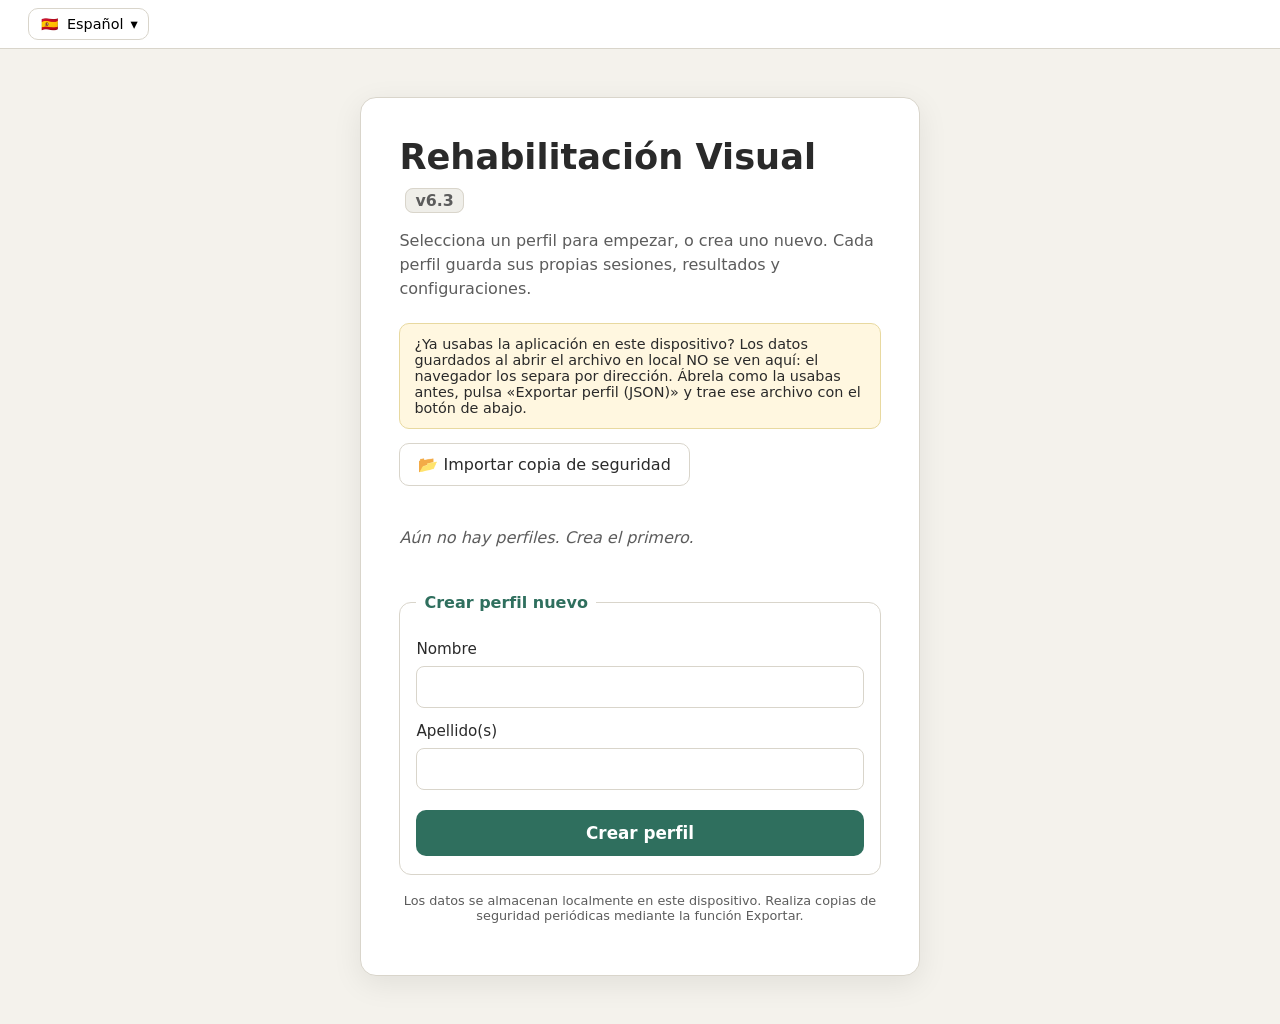
==== commit b9598538: "Add files via upload" ====
--- a/index.html
+++ b/index.html
@@ -12,6 +12,16 @@
   <meta name="apple-mobile-web-app-capable" content="yes" />
   <link rel="apple-touch-icon" href="icon.svg" />
   <script>
+    /* Chrome dispara «beforeinstallprompt» muy pronto, a veces antes de que el
+       script principal esté en marcha, y solo lo dispara UNA vez. Se guarda
+       aquí para poder ofrecer el botón de instalar cuando toque; sin esto el
+       navegador enseña su propio aviso una sola vez y luego deja de hacerlo. */
+    window.__bip = null;
+    window.addEventListener("beforeinstallprompt", function (e) {
+      e.preventDefault();
+      window.__bip = e;
+      if (window.__onBip) window.__onBip();
+    });
     /* Reportero de errores TEMPRANO: se define antes que el script principal,
        así captura incluso errores de sintaxis de ese script en navegadores
        antiguos y los muestra en pantalla (en el móvil no se ve la consola). */
@@ -367,19 +377,21 @@
 /* Vista previa del anillo elegido, dibujada alrededor del centro activo. Solo
    informa: no recibe pulsaciones y queda recortada por la maqueta. */
 .op-ring { position: absolute; border-radius: 50%; transform: translate(-50%, -50%); pointer-events: none; }
-/* Zona útil: tapa el marco que ocupa la franja «No la veo» y donde, por tanto,
-   nunca puede caer un estímulo. La sombra exterior enorme hace de máscara. */
-.op-safe {
-  position: absolute; border-radius: 5px; pointer-events: none;
-  box-shadow: 0 0 0 9999px rgba(247,246,242,0.94);
-  outline: 1px dashed #c9c4b7;
-}
-/* Hueco alrededor del punto de fijación, que el ejercicio siempre respeta. */
-.op-hole {
-  position: absolute; left: 50%; top: 50%; border-radius: 50%;
-  transform: translate(-50%, -50%);
-  background: #f7f6f2; outline: 1px dashed #c9c4b7; pointer-events: none;
-}
+/* Aviso de instalación en el menú */
+.install-box {
+  display: flex; flex-wrap: wrap; align-items: center; gap: 10px;
+  justify-content: space-between;
+  background: #f2f7f4; border: 1px solid var(--border); border-radius: 12px;
+  padding: 12px 14px; margin-bottom: 14px;
+}
+.install-box .install-acts { display: flex; gap: 8px; flex-wrap: wrap; }
+.install-box button { font-size: 0.95rem; }
+#install-help { margin: -8px 0 14px; }
+#install-help b { color: var(--ink); }
+
+/* La maqueta muestra solo el anillo elegido. El margen del borde y el hueco
+   de la figura de fijación son ya del tamaño mínimo imprescindible (un radio
+   de estímulo, un radio de figura central): dibujarlos solo añadía ruido. */
 .op-cell[aria-checked="true"]::before {
   width: 18px; height: 18px; margin: -9px 0 0 -9px;
   background: var(--accent); border-color: #fff;
@@ -669,7 +681,6 @@
 .dash-map svg { position: absolute; inset: 0; width: 100%; height: 100%; }
 /* Contorno del área de aparición que se configuró para esa sesión. */
 .map-area { fill: none; stroke: var(--accent); stroke-width: 0.4; stroke-dasharray: 2 1.6; opacity: 0.75; }
-.map-area-safe { fill: none; stroke: #b9b4a7; stroke-width: 0.3; stroke-dasharray: 1 1.4; }
 .swatch-area {
   background: none; border: 2px dashed var(--accent); border-radius: 50%;
   width: 12px; height: 12px;
@@ -784,7 +795,7 @@
   <!-- ===================== PANTALLA: SELECTOR DE PERFILES ===================== -->
   <section id="screen-profiles" class="screen active">
     <div class="panel">
-      <h1>Rehabilitación Visual <span class="ver">v6.2</span></h1>
+      <h1>Rehabilitación Visual <span class="ver">v6.3</span></h1>
       <p class="subtitle">Selecciona un perfil para empezar, o crea uno nuevo.
         Cada perfil guarda sus propias sesiones, resultados y configuraciones.</p>
       <div id="legacy-notice" class="legacy-notice hidden"></div>
@@ -813,6 +824,18 @@
     <div class="panel wide">
       <h1>Menú de ejercicios</h1>
       <p class="subtitle" id="menu-greeting"></p>
+
+      <!-- Instalación en el dispositivo. El navegador solo ofrece su propio
+           aviso una vez; con este botón se puede pedir siempre que se quiera. -->
+      <div id="install-box" class="install-box hidden">
+        <span id="install-text">Puedes instalarla como aplicación y usarla sin conexión.</span>
+        <span class="install-acts">
+          <button type="button" id="install-btn" class="primary">📲 Instalar la aplicación</button>
+          <button type="button" id="install-how" class="ghost">¿Cómo?</button>
+        </span>
+      </div>
+      <div id="install-help" class="hint-text hidden"></div>
+
       <div id="menu-overview" class="history-summary"></div>
       <div class="block-cards">
         <div class="block-card">
@@ -894,16 +917,12 @@
                    aria-label="Centro de dispersión de los estímulos">
                 <i class="op-guide op-gv"></i><i class="op-guide op-gh"></i>
                 <i class="op-ring" id="cfg-origin-ring"></i>
-                <i class="op-hole" id="cfg-origin-hole"></i>
-                <i class="op-safe" id="cfg-origin-safe"></i>
               </div>
             </div>
             <small class="hint-text" id="cfg-origin-hint">Punto desde el que se reparten los
               estímulos: el centro de la pantalla, el de cada cuadrante o el punto medio entre
               cuadrantes. <b>No se dibuja durante el ejercicio</b>; la figura de fijación sigue
-              en el centro de la pantalla. Los estímulos ocupan toda la pantalla: solo se aparta
-              el borde justo para que ninguno quede cortado y un hueco del tamaño de la figura
-              de fijación, para no taparla.</small>
+              en el centro de la pantalla. Los estímulos ocupan toda la pantalla.</small>
           </div>
 
           <div class="field" id="cfg-rad-field">
@@ -1449,7 +1468,7 @@
 (() => {
   "use strict";
 
-  const APP_VERSION = "6.2";
+  const APP_VERSION = "6.3";
   const SCHEMA_VERSION = 3;
   const STORAGE_KEY = "rehab_visual_sessions_v2";   // clave antigua (se conserva como copia)
   const CONFIG_KEY = "rehab_visual_config_v1";      // config antigua (fallback de migración)
@@ -1784,22 +1803,6 @@
       " rgba(15,107,83,0) " + corte + "%," +
       " rgba(15,107,83,0.22) " + corte + "%," +
       " rgba(15,107,83,0.22) 100%)";
-
-    // Zona útil: fuera de ella está la franja «No la veo» y nunca hay estímulos.
-    const safe = $("#cfg-origin-safe");
-    if (safe) {
-      safe.style.left = g.marginX + "%";
-      safe.style.right = g.marginX + "%";
-      safe.style.top = g.marginY + "%";
-      safe.style.bottom = g.marginY + "%";
-    }
-    // Hueco que el ejercicio reserva alrededor del punto de fijación.
-    const hole = $("#cfg-origin-hole");
-    if (hole) {
-      const huecoPct = (g.keepoutPx * 2 / 1600) * 100;
-      hole.style.width = huecoPct + "%";
-      hole.style.height = huecoPct / OP_AR + "%";
-    }
   }
   function construirSelectorCentro() {
     const box = $("#cfg-origin");
@@ -2584,9 +2587,7 @@
       const e = (rPx, extra) =>
         '<ellipse cx="' + g.ox + '" cy="' + g.oy + '"' +
         ' rx="' + (rPx / W) * 100 + '" ry="' + (rPx / H) * 100 + '" ' + extra + " />";
-      let s = '<rect class="map-area-safe" x="' + g.marginX + '" y="' + g.marginY +
-        '" width="' + (100 - 2 * g.marginX) + '" height="' + (100 - 2 * g.marginY) + '" />';
-      s += e(g.rOutPx, 'class="map-area"');
+      let s = e(g.rOutPx, 'class="map-area"');
       if (g.rInPx > 0.5) s += e(g.rInPx, 'class="map-area"');
       return s;
     }
@@ -3153,6 +3154,7 @@
     if (!leaveGuard()) return;
     const p = activeProfile();
     $("#menu-greeting").textContent = t("menu.greeting", p.firstName + " " + p.lastName);
+    pintarInstalacion();          // puede haberse instalado (o desinstalado) fuera
     const b1 = sessionsOf("block1"), b2s = sessionsOf("block2");
     const totalMs = b1.concat(b2s).reduce((a, s) => a + (s.duration || 0), 0);
     const lastT = lastSessionTime(activeProfileId);
@@ -3403,6 +3405,82 @@
         /* sin sw.js al lado: la aplicación sigue funcionando, solo que en línea */
       });
     } catch (e) { /* nada */ }
+  }
+
+  // =====================================================================
+  //  Instalación en el dispositivo
+  // =====================================================================
+  // El navegador solo enseña su propio aviso de instalación una vez y luego
+  // deja de hacerlo, así que la aplicación ofrece su propio botón. Si el
+  // navegador no da el evento (ya instalada, iOS, o servida como archivo
+  // local), se explica la ruta manual en vez de callar.
+  function appYaInstalada() {
+    try {
+      if (window.matchMedia && window.matchMedia("(display-mode: standalone)").matches) return true;
+      if (window.matchMedia && window.matchMedia("(display-mode: minimal-ui)").matches) return true;
+    } catch (e) { /* nada */ }
+    return navigator.standalone === true;
+  }
+  function sitioInstalable() {
+    return location.protocol === "https:" ||
+           location.hostname === "localhost" || location.hostname === "127.0.0.1";
+  }
+  function pintarInstalacion() {
+    const caja = $("#install-box");
+    if (!caja) return;
+    if (appYaInstalada()) { caja.classList.add("hidden"); $("#install-help").classList.add("hidden"); return; }
+    caja.classList.remove("hidden");
+    // El botón se deja siempre: si el navegador no ha dado el evento, al
+    // pulsarlo se explica la ruta manual, que es lo que hace falta saber.
+    $("#install-text").textContent = window.__bip ? t("inst.ready") : t("inst.manual");
+  }
+  // Guía manual, según el navegador y cómo se haya abierto la página.
+  function textoGuiaInstalacion() {
+    const ua = navigator.userAgent || "";
+    const esIOS = /iPad|iPhone|iPod/.test(ua) ||
+      (navigator.platform === "MacIntel" && navigator.maxTouchPoints > 1);
+    if (!sitioInstalable()) return t("inst.needHttps");
+    if (esIOS) return t("inst.ios");
+    return t("inst.android");
+  }
+  function bindInstalacion() {
+    const caja = $("#install-box");
+    if (!caja) return;
+    window.__onBip = pintarInstalacion;          // por si llega más tarde
+    window.addEventListener("appinstalled", function () {
+      window.__bip = null;
+      $("#install-help").classList.add("hidden");
+      pintarInstalacion();
+    });
+    $("#install-btn").addEventListener("click", function () {
+      const ev = window.__bip;
+      if (!ev) { $("#install-help").innerHTML = textoGuiaInstalacion(); $("#install-help").classList.remove("hidden"); return; }
+      window.__bip = null;                        // el evento solo sirve una vez
+      try {
+        ev.prompt();
+        if (ev.userChoice && ev.userChoice.then) {
+          ev.userChoice.then(function (r) {
+            if (!r || r.outcome !== "accepted") {
+              // Rechazada: el navegador no volverá a ofrecerla, así que se
+              // deja a mano la ruta manual.
+              $("#install-help").innerHTML = textoGuiaInstalacion();
+              $("#install-help").classList.remove("hidden");
+            }
+            pintarInstalacion();
+          });
+        }
+      } catch (e) {
+        $("#install-help").innerHTML = textoGuiaInstalacion();
+        $("#install-help").classList.remove("hidden");
+      }
+    });
+    $("#install-how").addEventListener("click", function () {
+      const ayuda = $("#install-help");
+      const oculta = ayuda.classList.contains("hidden");
+      ayuda.innerHTML = textoGuiaInstalacion();
+      ayuda.classList.toggle("hidden", !oculta);
+    });
+    pintarInstalacion();
   }
 
   function micBlockedReason() {
@@ -5084,7 +5162,7 @@
     "ex.bandB1":"No la veo · doble toque","ex.bandFind":"No la veo · siguiente · doble toque","ex.bandWord":"Saltar palabra · doble toque",
     "ex.speakLetter":"Letra","ex.wordProg":"Palabra: {0} de {1} letras","ex.confirmExit":"¿Finalizar el ejercicio? Se perderá la sesión actual.",
     "ex.confirmFinish":"¿Finalizar la sesión? Se conservarán los intentos ya realizados.","ex.wordRestarted":"Palabra reiniciada",
-    "r.areaLegend":"Área configurada","r.titleB1":"Resultado de la sesión","r.titleB2":"Resultado de la sesión — Bloque 2","r.faultMap":"Mapa de fallos","r.errMap":"Mapa de errores",
+    "inst.ready":"Puedes instalarla como aplicación y usarla sin conexión.","inst.manual":"Instálala como aplicación desde el menú del navegador para usarla sin conexión.","inst.btn":"📲 Instalar la aplicación","inst.how":"¿Cómo?","inst.android":"En Chrome, toca el menú <b>⋮</b> (arriba a la derecha) y elige <b>«Instalar aplicación»</b> o <b>«Añadir a la pantalla de inicio»</b>. Si no aparece la opción, recarga la página y vuelve a mirar.","inst.ios":"En Safari, toca el botón <b>Compartir</b> y elige <b>«Añadir a pantalla de inicio»</b>.","inst.needHttps":"Con el archivo abierto en local no se puede instalar. Ábrela desde su dirección <b>https://</b> y vuelve a intentarlo.","r.areaLegend":"Área configurada","r.titleB1":"Resultado de la sesión","r.titleB2":"Resultado de la sesión — Bloque 2","r.faultMap":"Mapa de fallos","r.errMap":"Mapa de errores",
     "r.this":"Esta sesión","r.acc":"Acumulado","r.save":"Guardar resultados","r.discard":"Descartar",
     "r.confirmDiscard":"¿Descartar esta sesión sin guardarla?",
     "st.prec":"Precisión","st.precFirst":"Precisión (1.ᵉʳ intento)","st.precLetters":"Precisión de letras","st.hits":"Aciertos",
@@ -5178,7 +5256,7 @@
     "ex.bandB1":"I can't see it · double tap","ex.bandFind":"I can't see it · next · double tap","ex.bandWord":"Skip word · double tap",
     "ex.speakLetter":"Letter","ex.wordProg":"Word: {0} of {1} letters","ex.confirmExit":"Finish the exercise? The current session will be lost.",
     "ex.confirmFinish":"Finish the session? Completed attempts will be kept.","ex.wordRestarted":"Word restarted",
-    "r.areaLegend":"Configured area","r.titleB1":"Session results","r.titleB2":"Session results — Block 2","r.faultMap":"Error map","r.errMap":"Error map",
+    "inst.ready":"You can install it as an app and use it offline.","inst.manual":"Install it as an app from the browser menu to use it offline.","inst.btn":"📲 Install the app","inst.how":"How?","inst.android":"In Chrome, tap the <b>⋮</b> menu (top right) and choose <b>“Install app”</b> or <b>“Add to Home screen”</b>. If the option is missing, reload the page and look again.","inst.ios":"In Safari, tap the <b>Share</b> button and choose <b>“Add to Home Screen”</b>.","inst.needHttps":"It cannot be installed from a local file. Open it from its <b>https://</b> address and try again.","r.areaLegend":"Configured area","r.titleB1":"Session results","r.titleB2":"Session results — Block 2","r.faultMap":"Error map","r.errMap":"Error map",
     "r.this":"This session","r.acc":"Accumulated","r.save":"Save results","r.discard":"Discard",
     "r.confirmDiscard":"Discard this session without saving?",
     "st.prec":"Accuracy","st.precFirst":"Accuracy (1st try)","st.precLetters":"Letter accuracy","st.hits":"Hits",
@@ -5272,7 +5350,7 @@
     "ex.bandB1":"No la veig · doble toc","ex.bandFind":"No la veig · següent · doble toc","ex.bandWord":"Saltar paraula · doble toc",
     "ex.speakLetter":"Lletra","ex.wordProg":"Paraula: {0} de {1} lletres","ex.confirmExit":"Finalitzar l'exercici? Es perdrà la sessió actual.",
     "ex.confirmFinish":"Finalitzar la sessió? Es conservaran els intents realitzats.","ex.wordRestarted":"Paraula reiniciada",
-    "r.areaLegend":"Àrea configurada","r.titleB1":"Resultat de la sessió","r.titleB2":"Resultat de la sessió — Bloc 2","r.faultMap":"Mapa d'errors","r.errMap":"Mapa d'errors",
+    "inst.ready":"Pots instal·lar-la com a aplicació i fer-la servir sense connexió.","inst.manual":"Instal·la-la com a aplicació des del menú del navegador per usar-la sense connexió.","inst.btn":"📲 Instal·lar l'aplicació","inst.how":"Com?","inst.android":"A Chrome, toca el menú <b>⋮</b> (a dalt a la dreta) i tria <b>«Instal·lar aplicació»</b> o <b>«Afegir a la pantalla d'inici»</b>. Si no hi és, torna a carregar la pàgina i mira-ho de nou.","inst.ios":"A Safari, toca el botó <b>Compartir</b> i tria <b>«Afegir a la pantalla d'inici»</b>.","inst.needHttps":"Amb el fitxer obert en local no es pot instal·lar. Obre-la des de la seva adreça <b>https://</b> i torna-ho a provar.","r.areaLegend":"Àrea configurada","r.titleB1":"Resultat de la sessió","r.titleB2":"Resultat de la sessió — Bloc 2","r.faultMap":"Mapa d'errors","r.errMap":"Mapa d'errors",
     "r.this":"Aquesta sessió","r.acc":"Acumulat","r.save":"Desar resultats","r.discard":"Descartar",
     "r.confirmDiscard":"Descartar aquesta sessió sense desar-la?",
     "st.prec":"Precisió","st.precFirst":"Precisió (1r intent)","st.precLetters":"Precisió de lletres","st.hits":"Encerts",
@@ -5319,7 +5397,7 @@
     "ex.bandB1":"Non a vexo · dobre toque","ex.bandFind":"Non a vexo · seguinte · dobre toque","ex.bandWord":"Saltar palabra · dobre toque",
     "ex.wordProg":"Palabra: {0} de {1} letras","ex.confirmExit":"Finalizar o exercicio? Perderase a sesión actual.",
     "ex.confirmFinish":"Finalizar a sesión? Conservaranse os intentos realizados.","ex.wordRestarted":"Palabra reiniciada",
-    "r.areaLegend":"Área configurada","r.titleB1":"Resultado da sesión","r.titleB2":"Resultado da sesión — Bloque 2","r.faultMap":"Mapa de fallos","r.errMap":"Mapa de erros",
+    "inst.ready":"Podes instalala como aplicación e usala sen conexión.","inst.manual":"Instálaa como aplicación desde o menú do navegador para usala sen conexión.","inst.btn":"📲 Instalar a aplicación","inst.how":"Como?","inst.android":"En Chrome, toca o menú <b>⋮</b> (arriba á dereita) e escolle <b>«Instalar aplicación»</b> ou <b>«Engadir á pantalla de inicio»</b>. Se non aparece, recarga a páxina e mira de novo.","inst.ios":"En Safari, toca o botón <b>Compartir</b> e escolle <b>«Engadir á pantalla de inicio»</b>.","inst.needHttps":"Co ficheiro aberto en local non se pode instalar. Ábrea desde o seu enderezo <b>https://</b> e téntao outra vez.","r.areaLegend":"Área configurada","r.titleB1":"Resultado da sesión","r.titleB2":"Resultado da sesión — Bloque 2","r.faultMap":"Mapa de fallos","r.errMap":"Mapa de erros",
     "r.this":"Esta sesión","r.acc":"Acumulado","r.save":"Gardar resultados","r.confirmDiscard":"Descartar esta sesión sen gardala?",
     "st.hits":"Acertos","st.firstTry":"Acertos á primeira","st.wordsDone":"Palabras completadas","st.notSeen":"Non vistos","st.omissions":"Omisións",
     "st.errors":"Erros","st.meanErr":"Erro medio (raios)","st.meanTime":"Tempo medio","st.meanWord":"Tempo medio/palabra","st.meanLetter":"Tempo medio/letra",
@@ -5358,7 +5436,7 @@
     "ex.bandB1":"Ez dut ikusten · ukitu bikoitza","ex.bandFind":"Ez dut ikusten · hurrengoa · ukitu bikoitza","ex.bandWord":"Hitza saltatu · ukitu bikoitza",
     "ex.speakLetter":"Letra","ex.wordProg":"Hitza: {0} / {1} letra","ex.confirmExit":"Ariketa amaitu? Uneko saioa galduko da.",
     "ex.confirmFinish":"Saioa amaitu? Egindako saiakerak gordeko dira.","ex.wordRestarted":"Hitza berrabiarazita",
-    "r.areaLegend":"Konfiguratutako eremua","r.titleB1":"Saioaren emaitza","r.titleB2":"Saioaren emaitza — 2. blokea","r.faultMap":"Akatsen mapa","r.errMap":"Erroreen mapa",
+    "inst.ready":"Aplikazio gisa instala dezakezu eta konexiorik gabe erabili.","inst.manual":"Instalatu aplikazio gisa nabigatzailearen menutik, konexiorik gabe erabiltzeko.","inst.btn":"📲 Aplikazioa instalatu","inst.how":"Nola?","inst.android":"Chromen, ukitu <b>⋮</b> menua (goian eskuinean) eta aukeratu <b>«Instalatu aplikazioa»</b> edo <b>«Gehitu hasierako pantailan»</b>. Agertzen ez bada, birkargatu orria eta begiratu berriro.","inst.ios":"Safarin, ukitu <b>Partekatu</b> botoia eta aukeratu <b>«Gehitu hasierako pantailan»</b>.","inst.needHttps":"Fitxategia bertan irekita ezin da instalatu. Ireki bere <b>https://</b> helbidetik eta saiatu berriro.","r.areaLegend":"Konfiguratutako eremua","r.titleB1":"Saioaren emaitza","r.titleB2":"Saioaren emaitza — 2. blokea","r.faultMap":"Akatsen mapa","r.errMap":"Erroreen mapa",
     "r.this":"Saio hau","r.acc":"Metatua","r.save":"Emaitzak gorde","r.discard":"Baztertu","r.confirmDiscard":"Saio hau gorde gabe baztertu?",
     "st.prec":"Zehaztasuna","st.hits":"Asmatuak","st.notSeen":"Ikusi gabeak","st.omissions":"Omisioak","st.errors":"Erroreak",
     "st.meanTime":"Batez besteko denbora","st.duration":"Iraupena","st.hemiOf":"asmatze","st.fieldLR":"Ezker / eskuin eremua","st.fieldTB":"Goiko / beheko eremua",
@@ -5391,7 +5469,7 @@
     "ex.bandB1":"Não a vejo · duplo toque","ex.bandFind":"Não a vejo · seguinte · duplo toque","ex.bandWord":"Saltar palavra · duplo toque",
     "ex.speakLetter":"Letra","ex.wordProg":"Palavra: {0} de {1} letras","ex.confirmExit":"Terminar o exercício? A sessão atual será perdida.",
     "ex.confirmFinish":"Terminar a sessão? As tentativas realizadas serão guardadas.","ex.wordRestarted":"Palavra reiniciada",
-    "r.areaLegend":"Área configurada","r.titleB1":"Resultado da sessão","r.titleB2":"Resultado da sessão — Bloco 2","r.faultMap":"Mapa de falhas","r.errMap":"Mapa de erros",
+    "inst.ready":"Podes instalá-la como aplicação e usá-la sem ligação.","inst.manual":"Instala-a como aplicação a partir do menu do navegador para a usar sem ligação.","inst.btn":"📲 Instalar a aplicação","inst.how":"Como?","inst.android":"No Chrome, toca no menu <b>⋮</b> (canto superior direito) e escolhe <b>«Instalar aplicação»</b> ou <b>«Adicionar ao ecrã principal»</b>. Se não aparecer, recarrega a página e volta a ver.","inst.ios":"No Safari, toca no botão <b>Partilhar</b> e escolhe <b>«Adicionar ao ecrã principal»</b>.","inst.needHttps":"Com o ficheiro aberto localmente não é possível instalar. Abre-a a partir do endereço <b>https://</b> e tenta de novo.","r.areaLegend":"Área configurada","r.titleB1":"Resultado da sessão","r.titleB2":"Resultado da sessão — Bloco 2","r.faultMap":"Mapa de falhas","r.errMap":"Mapa de erros",
     "r.this":"Esta sessão","r.acc":"Acumulado","r.save":"Guardar resultados","r.discard":"Descartar","r.confirmDiscard":"Descartar esta sessão sem guardar?",
     "st.prec":"Precisão","st.hits":"Acertos","st.firstTry":"Acertos à primeira","st.wordsDone":"Palavras completadas","st.notSeen":"Não vistos",
     "st.omissions":"Omissões","st.incomplete":"Incompletas","st.errors":"Erros","st.meanErr":"Erro médio (raios)","st.meanTime":"Tempo médio",
@@ -5431,7 +5509,7 @@
     "ex.bandB1":"Non la vedo · doppio tocco","ex.bandFind":"Non la vedo · successiva · doppio tocco","ex.bandWord":"Salta parola · doppio tocco",
     "ex.speakLetter":"Lettera","ex.wordProg":"Parola: {0} di {1} lettere","ex.confirmExit":"Terminare l'esercizio? La sessione attuale andrà persa.",
     "ex.confirmFinish":"Terminare la sessione? I tentativi effettuati saranno conservati.","ex.wordRestarted":"Parola ricominciata",
-    "r.areaLegend":"Area configurata","r.titleB1":"Risultato della sessione","r.titleB2":"Risultato della sessione — Blocco 2","r.faultMap":"Mappa degli errori","r.errMap":"Mappa degli errori",
+    "inst.ready":"Puoi installarla come app e usarla senza connessione.","inst.manual":"Installala come app dal menu del browser per usarla senza connessione.","inst.btn":"📲 Installa l'app","inst.how":"Come?","inst.android":"In Chrome, tocca il menu <b>⋮</b> (in alto a destra) e scegli <b>«Installa app»</b> o <b>«Aggiungi a schermata Home»</b>. Se non compare, ricarica la pagina e riprova a guardare.","inst.ios":"In Safari, tocca il pulsante <b>Condividi</b> e scegli <b>«Aggiungi a Home»</b>.","inst.needHttps":"Con il file aperto in locale non si può installare. Aprila dal suo indirizzo <b>https://</b> e riprova.","r.areaLegend":"Area configurata","r.titleB1":"Risultato della sessione","r.titleB2":"Risultato della sessione — Blocco 2","r.faultMap":"Mappa degli errori","r.errMap":"Mappa degli errori",
     "r.this":"Questa sessione","r.acc":"Accumulato","r.save":"Salva risultati","r.discard":"Scarta","r.confirmDiscard":"Scartare questa sessione senza salvarla?",
     "st.prec":"Precisione","st.hits":"Corretti","st.notSeen":"Non visti","st.omissions":"Omissioni","st.errors":"Errori",
     "st.meanTime":"Tempo medio","st.duration":"Durata","st.hemiOf":"successi","st.fieldLR":"Campo sin / des","st.fieldTB":"Campo sup / inf","st.bias":"Bias dell'errore",
@@ -5466,7 +5544,7 @@
     "ex.bandB1":"Je ne la vois pas · double touche","ex.bandFind":"Je ne la vois pas · suivante · double touche","ex.bandWord":"Passer le mot · double touche",
     "ex.speakLetter":"Lettre","ex.wordProg":"Mot : {0} sur {1} lettres","ex.confirmExit":"Terminer l'exercice ? La session actuelle sera perdue.",
     "ex.confirmFinish":"Terminer la session ? Les essais réalisés seront conservés.","ex.wordRestarted":"Mot recommencé",
-    "r.areaLegend":"Zone configurée","r.titleB1":"Résultat de la session","r.titleB2":"Résultat de la session — Bloc 2","r.faultMap":"Carte des erreurs","r.errMap":"Carte des erreurs",
+    "inst.ready":"Tu peux l’installer comme application et l’utiliser hors connexion.","inst.manual":"Installe-la comme application depuis le menu du navigateur pour l’utiliser hors connexion.","inst.btn":"📲 Installer l’application","inst.how":"Comment ?","inst.android":"Dans Chrome, touche le menu <b>⋮</b> (en haut à droite) et choisis <b>« Installer l’application »</b> ou <b>« Ajouter à l’écran d’accueil »</b>. Si l’option manque, recharge la page et regarde à nouveau.","inst.ios":"Dans Safari, touche le bouton <b>Partager</b> et choisis <b>« Sur l’écran d’accueil »</b>.","inst.needHttps":"Impossible d’installer depuis un fichier local. Ouvre-la à son adresse <b>https://</b> et réessaie.","r.areaLegend":"Zone configurée","r.titleB1":"Résultat de la session","r.titleB2":"Résultat de la session — Bloc 2","r.faultMap":"Carte des erreurs","r.errMap":"Carte des erreurs",
     "r.this":"Cette session","r.acc":"Cumulé","r.save":"Enregistrer les résultats","r.discard":"Abandonner","r.confirmDiscard":"Abandonner cette session sans l'enregistrer ?",
     "st.prec":"Précision","st.hits":"Réussites","st.notSeen":"Non vus","st.omissions":"Omissions","st.errors":"Erreurs",
     "st.meanTime":"Temps moyen","st.duration":"Durée","st.hemiOf":"réussites","st.fieldLR":"Champ gauche / droit","st.fieldTB":"Champ sup / inf","st.bias":"Biais de l'erreur",
@@ -5501,7 +5579,7 @@
     "ex.bandB1":"Ich sehe es nicht · Doppeltipp","ex.bandFind":"Ich sehe ihn nicht · weiter · Doppeltipp","ex.bandWord":"Wort überspringen · Doppeltipp",
     "ex.speakLetter":"Buchstabe","ex.wordProg":"Wort: {0} von {1} Buchstaben","ex.confirmExit":"Übung beenden? Die aktuelle Sitzung geht verloren.",
     "ex.confirmFinish":"Sitzung beenden? Die durchgeführten Versuche bleiben erhalten.","ex.wordRestarted":"Wort neu begonnen",
-    "r.areaLegend":"Eingestellter Bereich","r.titleB1":"Sitzungsergebnis","r.titleB2":"Sitzungsergebnis — Block 2","r.faultMap":"Fehlerkarte","r.errMap":"Fehlerkarte",
+    "inst.ready":"Du kannst sie als App installieren und offline nutzen.","inst.manual":"Installiere sie über das Browsermenü als App, um sie offline zu nutzen.","inst.btn":"📲 App installieren","inst.how":"Wie?","inst.android":"Tippe in Chrome auf das Menü <b>⋮</b> (oben rechts) und wähle <b>„App installieren“</b> oder <b>„Zum Startbildschirm hinzufügen“</b>. Fehlt die Option, lade die Seite neu und schau erneut.","inst.ios":"Tippe in Safari auf <b>Teilen</b> und wähle <b>„Zum Home-Bildschirm“</b>.","inst.needHttps":"Aus einer lokalen Datei ist keine Installation möglich. Öffne sie über ihre <b>https://</b>-Adresse und versuche es erneut.","r.areaLegend":"Eingestellter Bereich","r.titleB1":"Sitzungsergebnis","r.titleB2":"Sitzungsergebnis — Block 2","r.faultMap":"Fehlerkarte","r.errMap":"Fehlerkarte",
     "r.this":"Diese Sitzung","r.acc":"Kumuliert","r.save":"Ergebnisse speichern","r.discard":"Verwerfen","r.confirmDiscard":"Diese Sitzung ohne Speichern verwerfen?",
     "st.prec":"Genauigkeit","st.hits":"Treffer","st.notSeen":"Nicht gesehen","st.omissions":"Auslassungen","st.errors":"Fehler",
     "st.meanTime":"Mittlere Zeit","st.duration":"Dauer","st.hemiOf":"Treffer","st.fieldLR":"Linkes / rechtes Feld","st.fieldTB":"Oberes / unteres Feld","st.bias":"Fehlertendenz",
@@ -5536,7 +5614,7 @@
     "ex.bandB1":"Не вижу · двойное касание","ex.bandFind":"Не вижу · следующая · двойное касание","ex.bandWord":"Пропустить слово · двойное касание",
     "ex.speakLetter":"Буква","ex.wordProg":"Слово: {0} из {1} букв","ex.confirmExit":"Завершить упражнение? Текущий сеанс будет потерян.",
     "ex.confirmFinish":"Завершить сеанс? Выполненные попытки будут сохранены.","ex.wordRestarted":"Слово начато заново",
-    "r.areaLegend":"Заданная зона","r.titleB1":"Результат сеанса","r.titleB2":"Результат сеанса — блок 2","r.faultMap":"Карта ошибок","r.errMap":"Карта ошибок",
+    "inst.ready":"Можно установить как приложение и работать без сети.","inst.manual":"Установите как приложение через меню браузера, чтобы работать без сети.","inst.btn":"📲 Установить приложение","inst.how":"Как?","inst.android":"В Chrome нажмите меню <b>⋮</b> (справа вверху) и выберите <b>«Установить приложение»</b> или <b>«Добавить на главный экран»</b>. Если пункта нет, перезагрузите страницу и посмотрите снова.","inst.ios":"В Safari нажмите <b>Поделиться</b> и выберите <b>«На экран «Домой»»</b>.","inst.needHttps":"Из локального файла установка невозможна. Откройте по адресу <b>https://</b> и попробуйте снова.","r.areaLegend":"Заданная зона","r.titleB1":"Результат сеанса","r.titleB2":"Результат сеанса — блок 2","r.faultMap":"Карта ошибок","r.errMap":"Карта ошибок",
     "r.this":"Этот сеанс","r.acc":"Суммарно","r.save":"Сохранить результаты","r.discard":"Отменить","r.confirmDiscard":"Отменить сеанс без сохранения?",
     "st.prec":"Точность","st.hits":"Попадания","st.notSeen":"Не увидены","st.omissions":"Пропуски","st.errors":"Ошибки",
     "st.meanTime":"Среднее время","st.duration":"Длительность","st.hemiOf":"попаданий","st.fieldLR":"Левое / правое поле","st.fieldTB":"Верхнее / нижнее поле","st.bias":"Смещение ошибки",
@@ -5552,16 +5630,16 @@
   const I18N = { es: ES, en: EN, ca: CA, va: VA, gl: GL, eu: EU, pt: PT, it: IT, fr: FR, de: DE, ru: RU };
   // Claves de los formularios de configuración (fusionadas sobre I18N).
   const CFGK = {
-  es:{"cfg.origin":"Centro de dispersión","cfg.originHint":"Punto desde el que se reparten los estímulos: el centro de la pantalla, el de cada cuadrante o el punto medio entre cuadrantes. <b>No se dibuja durante el ejercicio</b>; la figura de fijación sigue en el centro de la pantalla. Los estímulos ocupan toda la pantalla: solo se aparta el borde justo para que ninguno quede cortado y un hueco del tamaño de la figura de fijación, para no taparla.","cfg.radHint":"Anillo de trabajo medido desde el centro de dispersión elegido: <b>0 %</b> es ese centro y <b>100 %</b> el punto más lejano de la pantalla. Los estímulos aparecen solo dentro del tramo verde. Separación mínima entre las dos marcas: 5 %.","cfg.oTop":"Arriba","cfg.oMid":"Centro","cfg.oBot":"Abajo","cfg.oLeft":"izquierda","cfg.oCtr":"centro","cfg.oRight":"derecha","cfg.oCenter":"Centro de la pantalla","cfg.dist":"Distancia de uso recomendada","cfg.diag":"Diagonal real de tu pantalla:","cfg.stim":"Estímulos","cfg.count":"Número de estímulos:","cfg.shape":"Forma del estímulo","cfg.optX":"Equis (✕)","cfg.optCircle":"Círculo de control","cfg.stimSize":"Tamaño del estímulo:","cfg.radRange":"Área de aparición:","cfg.radMin":"Área de aparición, desde el centro:","cfg.radMax":"Área de aparición, hasta la periferia:","cfg.center":"Figura central (punto de fijación)","cfg.centerShape":"Forma central","cfg.cross":"Cruz","cfg.dot":"Punto","cfg.centerSize":"Tamaño de la figura central:","cfg.colors":"Colores","cfg.colCenter":"Figura central","cfg.colStim":"Estímulo (X/círculo)","cfg.colGomet":"Gomet (tu marca)","cfg.colCursor":"Cursor","cfg.interact":"Interacción y marcado","cfg.mode":"Modo de interacción","cfg.auto":"Automático (detectar dispositivo)","cfg.pc":"PC / ratón (cursor + clic)","cfg.touch":"Táctil (tocar con el dedo)","cfg.tol":"Exigencia de precisión:","cfg.view":"Tiempo de visualización tras marcar:","cfg.isi":"Aparición aleatoria del estímulo: hasta","cfg.band":"Mostrar franja «No la veo» tras:","cfg.opts":"Opciones","cfg.sound":"Señal acústica de feedback","cfg.vibr":"Vibración de feedback (móviles compatibles)","cfg.adapt":"Adaptativo: reforzar zonas con más fallos","cfg.cam":"Supervisión por cámara (vista previa)","cfg.reco":"Distancia recomendada","cfg.fov":"Campo visual a esa distancia","cfg.recoWhy":"Distancia mínima prudente que a la vez maximiza el campo visual. Usa el dispositivo en horizontal.","b2c.modeLegend":"Modalidad y nivel","b2c.mod":"Modalidad","b2c.preset":"Nivel predefinido","b2c.pCustom":"Personalizado","b2c.pEasy":"Inicial","b2c.pMid":"Intermedio","b2c.pHard":"Avanzado","b2c.countL":"Número de objetivos:","b2c.countW":"Número de palabras:","b2c.letters":"Letras","b2c.visible":"Letras visibles en pantalla:","b2c.case":"Mayúsculas / minúsculas","b2c.upper":"Mayúsculas","b2c.lower":"Minúsculas","b2c.mixed":"Mezcladas","b2c.enye":"Incluir la letra Ñ","b2c.reshuffle":"Reorganizar las letras tras cada intento","b2c.sizes":"Tamaños (progresión radial)","b2c.min":"Tamaño mínimo (centro):","b2c.max":"Tamaño máximo (periferia):","b2c.prog":"Intensidad de la progresión:","b2c.cdot":"Tamaño del punto central:","b2c.excl":"Zona de exclusión central:","b2c.voiceLegend":"Voz e instrucciones","b2c.voice":"Voz","b2c.rate":"Velocidad de la voz:","b2c.vol":"Volumen:","b2c.written":"Mostrar también la letra/palabra escrita","b2c.test":"🔊 Probar voz","b2c.words":"Palabras (modalidad Formar palabra)","b2c.wlen":"Longitud de palabra:","b2c.pauseB":"Pausa entre palabras/objetivos:","b2c.bandAfter":"Mostrar banda «No la veo / siguiente» tras:"},
-  en:{"cfg.origin":"Dispersion centre","cfg.originHint":"The point the stimuli spread out from: the centre of the screen, the centre of a quadrant, or the midpoint between quadrants. <b>It is never drawn during the exercise</b>; the fixation figure stays at the centre of the screen. Stimuli use the whole screen: only a sliver of edge is kept clear so none gets cut off, plus a gap the size of the fixation figure so it is not covered.","cfg.radHint":"Working ring measured from the chosen dispersion centre: <b>0 %</b> is that centre and <b>100 %</b> the farthest point of the screen. Stimuli appear only inside the green span. Minimum gap between the two marks: 5 %.","cfg.oTop":"Top","cfg.oMid":"Middle","cfg.oBot":"Bottom","cfg.oLeft":"left","cfg.oCtr":"centre","cfg.oRight":"right","cfg.oCenter":"Centre of the screen","cfg.dist":"Recommended viewing distance","cfg.diag":"Actual screen diagonal:","cfg.stim":"Stimuli","cfg.count":"Number of stimuli:","cfg.shape":"Stimulus shape","cfg.optX":"Cross (✕)","cfg.optCircle":"Control circle","cfg.stimSize":"Stimulus size:","cfg.radRange":"Appearance area:","cfg.radMin":"Appearance area, from the centre:","cfg.radMax":"Appearance area, out to the periphery:","cfg.center":"Central figure (fixation point)","cfg.centerShape":"Central shape","cfg.cross":"Cross","cfg.dot":"Dot","cfg.centerSize":"Central figure size:","cfg.colors":"Colours","cfg.colCenter":"Central figure","cfg.colStim":"Stimulus (X/circle)","cfg.colGomet":"Sticker (your mark)","cfg.colCursor":"Cursor","cfg.interact":"Interaction and marking","cfg.mode":"Interaction mode","cfg.auto":"Automatic (detect device)","cfg.pc":"PC / mouse (cursor + click)","cfg.touch":"Touch (tap with finger)","cfg.tol":"Precision demand:","cfg.view":"Viewing time after marking:","cfg.isi":"Random stimulus onset: up to","cfg.band":"Show band after:","cfg.opts":"Options","cfg.sound":"Audio feedback","cfg.vibr":"Vibration feedback (compatible phones)","cfg.adapt":"Adaptive: reinforce weakest zones","cfg.cam":"Camera supervision (preview)","cfg.reco":"Recommended distance","cfg.fov":"Visual field at that distance","cfg.recoWhy":"Minimum safe distance that also maximises the visual field. Use the device in landscape.","b2c.modeLegend":"Mode and level","b2c.mod":"Mode","b2c.preset":"Preset level","b2c.pCustom":"Custom","b2c.pEasy":"Beginner","b2c.pMid":"Intermediate","b2c.pHard":"Advanced","b2c.countL":"Number of targets:","b2c.countW":"Number of words:","b2c.letters":"Letters","b2c.visible":"Letters visible on screen:","b2c.case":"Upper / lower case","b2c.upper":"Uppercase","b2c.lower":"Lowercase","b2c.mixed":"Mixed","b2c.enye":"Include letter Ñ","b2c.reshuffle":"Rearrange letters after each attempt","b2c.sizes":"Sizes (radial progression)","b2c.min":"Minimum size (centre):","b2c.max":"Maximum size (periphery):","b2c.prog":"Progression intensity:","b2c.cdot":"Central dot size:","b2c.excl":"Central exclusion zone:","b2c.voiceLegend":"Voice and instructions","b2c.voice":"Voice","b2c.rate":"Voice rate:","b2c.vol":"Volume:","b2c.written":"Also show the written letter/word","b2c.test":"🔊 Test voice","b2c.words":"Words (word-building mode)","b2c.wlen":"Word length:","b2c.pauseB":"Pause between words/targets:","b2c.bandAfter":"Show skip band after:"},
-  ca:{"cfg.origin":"Centre de dispersió","cfg.originHint":"Punt des del qual es reparteixen els estímuls: el centre de la pantalla, el de cada quadrant o el punt mig entre quadrants. <b>No es dibuixa durant l'exercici</b>; la figura de fixació continua al centre de la pantalla. Els estímuls ocupen tota la pantalla: només s'aparta la vora justa perquè cap quedi tallat i un buit de la mida de la figura de fixació, per no tapar-la.","cfg.radHint":"Anell de treball mesurat des del centre de dispersió triat: <b>0 %</b> és aquest centre i <b>100 %</b> el punt més llunyà de la pantalla. Els estímuls apareixen només dins del tram verd. Separació mínima entre les dues marques: 5 %.","cfg.oTop":"Dalt","cfg.oMid":"Centre","cfg.oBot":"Baix","cfg.oLeft":"esquerra","cfg.oCtr":"centre","cfg.oRight":"dreta","cfg.oCenter":"Centre de la pantalla","cfg.dist":"Distància d'ús recomanada","cfg.diag":"Diagonal real de la pantalla:","cfg.stim":"Estímuls","cfg.count":"Nombre d'estímuls:","cfg.shape":"Forma de l'estímul","cfg.optX":"Ics (✕)","cfg.optCircle":"Cercle de control","cfg.stimSize":"Mida de l'estímul:","cfg.radRange":"Àrea d'aparició:","cfg.radMin":"Àrea d'aparició, des del centre:","cfg.radMax":"Àrea d'aparició, fins a la perifèria:","cfg.center":"Figura central (punt de fixació)","cfg.centerShape":"Forma central","cfg.cross":"Creu","cfg.dot":"Punt","cfg.centerSize":"Mida de la figura central:","cfg.colors":"Colors","cfg.colCenter":"Figura central","cfg.colStim":"Estímul (X/cercle)","cfg.colGomet":"Gomet (la teva marca)","cfg.colCursor":"Cursor","cfg.interact":"Interacció i marcatge","cfg.mode":"Mode d'interacció","cfg.auto":"Automàtic (detectar dispositiu)","cfg.pc":"PC / ratolí (cursor + clic)","cfg.touch":"Tàctil (tocar amb el dit)","cfg.tol":"Exigència de precisió:","cfg.view":"Temps de visualització en marcar:","cfg.isi":"Aparició aleatòria de l'estímul: fins a","cfg.band":"Mostrar franja «No la veig» després de:","cfg.opts":"Opcions","cfg.sound":"Senyal acústic de retorn","cfg.vibr":"Vibració de retorn (mòbils compatibles)","cfg.adapt":"Adaptatiu: reforçar zones amb més errors","cfg.cam":"Supervisió per càmera (previsualització)","cfg.reco":"Distància recomanada","cfg.fov":"Camp visual a aquesta distància","cfg.recoWhy":"Distància mínima prudent que alhora maximitza el camp visual. Fes servir el dispositiu en horitzontal.","b2c.modeLegend":"Modalitat i nivell","b2c.mod":"Modalitat","b2c.preset":"Nivell predefinit","b2c.pCustom":"Personalitzat","b2c.pEasy":"Inicial","b2c.pMid":"Intermedi","b2c.pHard":"Avançat","b2c.countL":"Nombre d'objectius:","b2c.countW":"Nombre de paraules:","b2c.letters":"Lletres","b2c.visible":"Lletres visibles en pantalla:","b2c.case":"Majúscules / minúscules","b2c.upper":"Majúscules","b2c.lower":"Minúscules","b2c.mixed":"Barrejades","b2c.enye":"Incloure la lletra Ñ","b2c.reshuffle":"Reorganitzar les lletres a cada intent","b2c.sizes":"Mides (progressió radial)","b2c.min":"Mida mínima (centre):","b2c.max":"Mida màxima (perifèria):","b2c.prog":"Intensitat de la progressió:","b2c.cdot":"Mida del punt central:","b2c.excl":"Zona d'exclusió central:","b2c.voiceLegend":"Veu i instruccions","b2c.voice":"Veu","b2c.rate":"Velocitat de la veu:","b2c.vol":"Volum:","b2c.written":"Mostrar també la lletra/paraula escrita","b2c.test":"🔊 Provar veu","b2c.words":"Paraules (modalitat Formar paraula)","b2c.wlen":"Longitud de paraula:","b2c.pauseB":"Pausa entre paraules/objectius:","b2c.bandAfter":"Mostrar banda «Saltar» després de:"},
-  gl:{"cfg.origin":"Centro de dispersión","cfg.originHint":"Punto desde o que se reparten os estímulos: o centro da pantalla, o de cada cuadrante ou o punto medio entre cuadrantes. <b>Non se debuxa durante o exercicio</b>; a figura de fixación segue no centro da pantalla. Os estímulos ocupan toda a pantalla: só se aparta o bordo xusto para que ningún quede cortado e un oco do tamaño da figura de fixación, para non tapala.","cfg.radHint":"Anel de traballo medido desde o centro de dispersión elixido: <b>0 %</b> é ese centro e <b>100 %</b> o punto máis afastado da pantalla. Os estímulos aparecen só dentro do tramo verde. Separación mínima entre as dúas marcas: 5 %.","cfg.oTop":"Arriba","cfg.oMid":"Centro","cfg.oBot":"Abaixo","cfg.oLeft":"esquerda","cfg.oCtr":"centro","cfg.oRight":"dereita","cfg.oCenter":"Centro da pantalla","cfg.dist":"Distancia de uso recomendada","cfg.diag":"Diagonal real da pantalla:","cfg.stim":"Estímulos","cfg.count":"Número de estímulos:","cfg.shape":"Forma do estímulo","cfg.optX":"Equis (✕)","cfg.optCircle":"Círculo de control","cfg.stimSize":"Tamaño do estímulo:","cfg.radRange":"Área de aparición:","cfg.radMin":"Área de aparición, desde o centro:","cfg.radMax":"Área de aparición, ata a periferia:","cfg.center":"Figura central (punto de fixación)","cfg.centerShape":"Forma central","cfg.cross":"Cruz","cfg.dot":"Punto","cfg.centerSize":"Tamaño da figura central:","cfg.colors":"Cores","cfg.colCenter":"Figura central","cfg.colStim":"Estímulo (X/círculo)","cfg.colGomet":"Gomete (a túa marca)","cfg.colCursor":"Cursor","cfg.interact":"Interacción e marcaxe","cfg.mode":"Modo de interacción","cfg.auto":"Automático (detectar dispositivo)","cfg.pc":"PC / rato (cursor + clic)","cfg.touch":"Táctil (tocar co dedo)","cfg.tol":"Esixencia de precisión:","cfg.view":"Tempo de visualización tras marcar:","cfg.isi":"Aparición aleatoria do estímulo: ata","cfg.band":"Mostrar franxa «Non a vexo» tras:","cfg.opts":"Opcións","cfg.sound":"Sinal acústico de retorno","cfg.vibr":"Vibración de retorno (móbiles compatibles)","cfg.adapt":"Adaptativo: reforzar zonas con máis erros","cfg.cam":"Supervisión por cámara (vista previa)","cfg.reco":"Distancia recomendada","cfg.fov":"Campo visual a esa distancia","cfg.recoWhy":"Distancia mínima prudente que maximiza o campo visual. Usa o dispositivo en horizontal.","b2c.modeLegend":"Modalidade e nivel","b2c.mod":"Modalidade","b2c.preset":"Nivel predefinido","b2c.pCustom":"Personalizado","b2c.pEasy":"Inicial","b2c.pMid":"Intermedio","b2c.pHard":"Avanzado","b2c.countL":"Número de obxectivos:","b2c.countW":"Número de palabras:","b2c.letters":"Letras","b2c.visible":"Letras visibles en pantalla:","b2c.case":"Maiúsculas / minúsculas","b2c.upper":"Maiúsculas","b2c.lower":"Minúsculas","b2c.mixed":"Mesturadas","b2c.enye":"Incluír a letra Ñ","b2c.reshuffle":"Reorganizar as letras tras cada intento","b2c.sizes":"Tamaños (progresión radial)","b2c.min":"Tamaño mínimo (centro):","b2c.max":"Tamaño máximo (periferia):","b2c.prog":"Intensidade da progresión:","b2c.cdot":"Tamaño do punto central:","b2c.excl":"Zona de exclusión central:","b2c.voiceLegend":"Voz e instrucións","b2c.voice":"Voz","b2c.rate":"Velocidade da voz:","b2c.vol":"Volume:","b2c.written":"Mostrar tamén a letra/palabra escrita","b2c.test":"🔊 Probar voz","b2c.words":"Palabras (modalidade Formar palabra)","b2c.wlen":"Lonxitude de palabra:","b2c.pauseB":"Pausa entre palabras/obxectivos:","b2c.bandAfter":"Mostrar banda «Saltar» tras:"},
-  eu:{"cfg.origin":"Sakabanatze-zentroa","cfg.originHint":"Estimuluak zabaltzen diren puntua: pantailaren erdigunea, koadrante bakoitzarena edo koadranteen arteko erdiko puntua. <b>Ez da ariketan marrazten</b>; finkatze-irudia pantailaren erdian jarraitzen du. Estimuluek pantaila osoa erabiltzen dute: ertzeko zerrenda justua baino ez da gordetzen bat ere ez mozteko, eta finkatze-irudiaren tamainako hutsune bat, hura ez estaltzeko.","cfg.radHint":"Aukeratutako sakabanatze-zentrotik neurtutako lan-eraztuna: <b>% 0</b> zentro hori da eta <b>% 100</b> pantailako punturik urrunena. Estimuluak tarte berdearen barruan bakarrik agertzen dira. Bi marken arteko gutxieneko tartea: % 5.","cfg.oTop":"Goian","cfg.oMid":"Erdian","cfg.oBot":"Behean","cfg.oLeft":"ezkerra","cfg.oCtr":"erdia","cfg.oRight":"eskuina","cfg.oCenter":"Pantailaren erdigunea","cfg.dist":"Gomendatutako erabilera-distantzia","cfg.diag":"Pantailaren benetako diagonala:","cfg.stim":"Estimuluak","cfg.count":"Estimulu kopurua:","cfg.shape":"Estimuluaren forma","cfg.optX":"Ixa (✕)","cfg.optCircle":"Kontrol-zirkulua","cfg.stimSize":"Estimuluaren tamaina:","cfg.radRange":"Agerpen-eremua:","cfg.radMin":"Agerpen-eremua, erdigunetik:","cfg.radMax":"Agerpen-eremua, periferiaraino:","cfg.center":"Erdiko irudia (finkatze-puntua)","cfg.centerShape":"Erdiko forma","cfg.cross":"Gurutzea","cfg.dot":"Puntua","cfg.centerSize":"Erdiko irudiaren tamaina:","cfg.colors":"Koloreak","cfg.colCenter":"Erdiko irudia","cfg.colStim":"Estimulua (X/zirkulua)","cfg.colGomet":"Gometa (zure marka)","cfg.colCursor":"Kurtsorea","cfg.interact":"Interakzioa eta markaketa","cfg.mode":"Interakzio modua","cfg.auto":"Automatikoa (gailua detektatu)","cfg.pc":"PC / sagua (kurtsorea + klik)","cfg.touch":"Ukipena (hatzarekin ukitu)","cfg.tol":"Zehaztasun-eskakizuna:","cfg.view":"Ikuste-denbora markatu ostean:","cfg.isi":"Ausazko agerpena: gehienez","cfg.band":"«Ez dut ikusten» banda erakutsi:","cfg.opts":"Aukerak","cfg.sound":"Soinu-seinalea","cfg.vibr":"Bibrazioa (gailu bateragarriak)","cfg.adapt":"Egokitzailea: gune ahulenak indartu","cfg.cam":"Kamera bidezko gainbegiratzea","cfg.reco":"Gomendatutako distantzia","cfg.fov":"Ikus-eremua distantzia horretan","cfg.recoWhy":"Distantzia seguru txikiena, ikus-eremua maximizatzen duena. Erabili gailua horizontalean.","b2c.modeLegend":"Modalitatea eta maila","b2c.mod":"Modalitatea","b2c.preset":"Aurrezarritako maila","b2c.pCustom":"Pertsonalizatua","b2c.pEasy":"Hasierakoa","b2c.pMid":"Ertaina","b2c.pHard":"Aurreratua","b2c.countL":"Helburu kopurua:","b2c.countW":"Hitz kopurua:","b2c.letters":"Letrak","b2c.visible":"Pantailako letra ikusgaiak:","b2c.case":"Maiuskulak / minuskulak","b2c.upper":"Maiuskulak","b2c.lower":"Minuskulak","b2c.mixed":"Nahasiak","b2c.enye":"Ñ letra sartu","b2c.reshuffle":"Letrak berrantolatu saiakera bakoitzean","b2c.sizes":"Tamainak (progresio erradiala)","b2c.min":"Gutxieneko tamaina (erdigunea):","b2c.max":"Gehienezko tamaina (periferia):","b2c.prog":"Progresioaren intentsitatea:","b2c.cdot":"Erdiko puntuaren tamaina:","b2c.excl":"Erdiko bazterketa-eremua:","b2c.voiceLegend":"Ahotsa eta jarraibideak","b2c.voice":"Ahotsa","b2c.rate":"Ahotsaren abiadura:","b2c.vol":"Bolumena:","b2c.written":"Letra/hitza idatzita ere erakutsi","b2c.test":"🔊 Ahotsa probatu","b2c.words":"Hitzak (hitzak osatzeko modalitatea)","b2c.wlen":"Hitzaren luzera:","b2c.pauseB":"Hitz/helburuen arteko pausa:","b2c.bandAfter":"«Saltatu» banda erakutsi:"},
-  pt:{"cfg.origin":"Centro de dispersão","cfg.originHint":"Ponto a partir do qual os estímulos se distribuem: o centro do ecrã, o de cada quadrante ou o ponto médio entre quadrantes. <b>Não é desenhado durante o exercício</b>; a figura de fixação mantém-se no centro do ecrã. Os estímulos ocupam todo o ecrã: reserva-se apenas a borda justa para que nenhum fique cortado e um vazio do tamanho da figura de fixação, para não a tapar.","cfg.radHint":"Anel de trabalho medido a partir do centro de dispersão escolhido: <b>0 %</b> é esse centro e <b>100 %</b> o ponto mais distante do ecrã. Os estímulos aparecem apenas dentro do troço verde. Separação mínima entre as duas marcas: 5 %.","cfg.oTop":"Cima","cfg.oMid":"Centro","cfg.oBot":"Baixo","cfg.oLeft":"esquerda","cfg.oCtr":"centro","cfg.oRight":"direita","cfg.oCenter":"Centro do ecrã","cfg.dist":"Distância de uso recomendada","cfg.diag":"Diagonal real do ecrã:","cfg.stim":"Estímulos","cfg.count":"Número de estímulos:","cfg.shape":"Forma do estímulo","cfg.optX":"Xis (✕)","cfg.optCircle":"Círculo de controlo","cfg.stimSize":"Tamanho do estímulo:","cfg.radRange":"Área de aparição:","cfg.radMin":"Área de aparição, a partir do centro:","cfg.radMax":"Área de aparição, até à periferia:","cfg.center":"Figura central (ponto de fixação)","cfg.centerShape":"Forma central","cfg.cross":"Cruz","cfg.dot":"Ponto","cfg.centerSize":"Tamanho da figura central:","cfg.colors":"Cores","cfg.colCenter":"Figura central","cfg.colStim":"Estímulo (X/círculo)","cfg.colGomet":"Autocolante (a tua marca)","cfg.colCursor":"Cursor","cfg.interact":"Interação e marcação","cfg.mode":"Modo de interação","cfg.auto":"Automático (detetar dispositivo)","cfg.pc":"PC / rato (cursor + clique)","cfg.touch":"Tátil (tocar com o dedo)","cfg.tol":"Exigência de precisão:","cfg.view":"Tempo de visualização após marcar:","cfg.isi":"Aparição aleatória: até","cfg.band":"Mostrar faixa «Não a vejo» após:","cfg.opts":"Opções","cfg.sound":"Sinal acústico","cfg.vibr":"Vibração (telemóveis compatíveis)","cfg.adapt":"Adaptativo: reforçar zonas fracas","cfg.cam":"Supervisão por câmara (pré-visualização)","cfg.reco":"Distância recomendada","cfg.fov":"Campo visual a essa distância","cfg.recoWhy":"Distância mínima prudente que maximiza o campo visual. Usa o dispositivo na horizontal.","b2c.modeLegend":"Modalidade e nível","b2c.mod":"Modalidade","b2c.preset":"Nível predefinido","b2c.pCustom":"Personalizado","b2c.pEasy":"Inicial","b2c.pMid":"Intermédio","b2c.pHard":"Avançado","b2c.countL":"Número de alvos:","b2c.countW":"Número de palavras:","b2c.letters":"Letras","b2c.visible":"Letras visíveis no ecrã:","b2c.case":"Maiúsculas / minúsculas","b2c.upper":"Maiúsculas","b2c.lower":"Minúsculas","b2c.mixed":"Misturadas","b2c.enye":"Incluir a letra Ñ","b2c.reshuffle":"Reorganizar as letras após cada tentativa","b2c.sizes":"Tamanhos (progressão radial)","b2c.min":"Tamanho mínimo (centro):","b2c.max":"Tamanho máximo (periferia):","b2c.prog":"Intensidade da progressão:","b2c.cdot":"Tamanho do ponto central:","b2c.excl":"Zona de exclusão central:","b2c.voiceLegend":"Voz e instruções","b2c.voice":"Voz","b2c.rate":"Velocidade da voz:","b2c.vol":"Volume:","b2c.written":"Mostrar também a letra/palavra escrita","b2c.test":"🔊 Testar voz","b2c.words":"Palavras (modalidade Formar palavra)","b2c.wlen":"Comprimento da palavra:","b2c.pauseB":"Pausa entre palavras/alvos:","b2c.bandAfter":"Mostrar faixa «Saltar» após:"},
-  it:{"cfg.origin":"Centro di dispersione","cfg.originHint":"Punto da cui gli stimoli si distribuiscono: il centro dello schermo, quello di ogni quadrante o il punto medio tra quadranti. <b>Non viene disegnato durante l'esercizio</b>; la figura di fissazione resta al centro dello schermo. Gli stimoli occupano tutto lo schermo: si tiene libero solo il bordo necessario perché nessuno resti tagliato e un vuoto grande quanto la figura di fissazione, per non coprirla.","cfg.radHint":"Anello di lavoro misurato dal centro di dispersione scelto: <b>0 %</b> è quel centro e <b>100 %</b> il punto più lontano dello schermo. Gli stimoli compaiono solo nel tratto verde. Distanza minima tra i due segni: 5 %.","cfg.oTop":"Alto","cfg.oMid":"Centro","cfg.oBot":"Basso","cfg.oLeft":"sinistra","cfg.oCtr":"centro","cfg.oRight":"destra","cfg.oCenter":"Centro dello schermo","cfg.dist":"Distanza d'uso consigliata","cfg.diag":"Diagonale reale dello schermo:","cfg.stim":"Stimoli","cfg.count":"Numero di stimoli:","cfg.shape":"Forma dello stimolo","cfg.optX":"Ics (✕)","cfg.optCircle":"Cerchio di controllo","cfg.stimSize":"Dimensione dello stimolo:","cfg.radRange":"Area di comparsa:","cfg.radMin":"Area di comparsa, dal centro:","cfg.radMax":"Area di comparsa, fino alla periferia:","cfg.center":"Figura centrale (punto di fissazione)","cfg.centerShape":"Forma centrale","cfg.cross":"Croce","cfg.dot":"Punto","cfg.centerSize":"Dimensione della figura centrale:","cfg.colors":"Colori","cfg.colCenter":"Figura centrale","cfg.colStim":"Stimolo (X/cerchio)","cfg.colGomet":"Bollino (il tuo segno)","cfg.colCursor":"Cursore","cfg.interact":"Interazione e marcatura","cfg.mode":"Modo di interazione","cfg.auto":"Automatico (rileva dispositivo)","cfg.pc":"PC / mouse (cursore + clic)","cfg.touch":"Touch (tocca con il dito)","cfg.tol":"Esigenza di precisione:","cfg.view":"Tempo di visualizzazione dopo il segno:","cfg.isi":"Comparsa casuale: fino a","cfg.band":"Mostra banda «Non la vedo» dopo:","cfg.opts":"Opzioni","cfg.sound":"Segnale acustico","cfg.vibr":"Vibrazione (telefoni compatibili)","cfg.adapt":"Adattivo: rinforza le zone deboli","cfg.cam":"Supervisione con fotocamera","cfg.reco":"Distanza consigliata","cfg.fov":"Campo visivo a quella distanza","cfg.recoWhy":"Distanza minima prudente che massimizza il campo visivo. Usa il dispositivo in orizzontale.","b2c.modeLegend":"Modalità e livello","b2c.mod":"Modalità","b2c.preset":"Livello predefinito","b2c.pCustom":"Personalizzato","b2c.pEasy":"Iniziale","b2c.pMid":"Intermedio","b2c.pHard":"Avanzato","b2c.countL":"Numero di obiettivi:","b2c.countW":"Numero di parole:","b2c.letters":"Lettere","b2c.visible":"Lettere visibili sullo schermo:","b2c.case":"Maiuscole / minuscole","b2c.upper":"Maiuscole","b2c.lower":"Minuscole","b2c.mixed":"Miste","b2c.enye":"Includi la lettera Ñ","b2c.reshuffle":"Riorganizza le lettere dopo ogni tentativo","b2c.sizes":"Dimensioni (progressione radiale)","b2c.min":"Dimensione minima (centro):","b2c.max":"Dimensione massima (periferia):","b2c.prog":"Intensità della progressione:","b2c.cdot":"Dimensione del punto centrale:","b2c.excl":"Zona di esclusione centrale:","b2c.voiceLegend":"Voce e istruzioni","b2c.voice":"Voce","b2c.rate":"Velocità della voce:","b2c.vol":"Volume:","b2c.written":"Mostra anche la lettera/parola scritta","b2c.test":"🔊 Prova voce","b2c.words":"Parole (modalità Forma la parola)","b2c.wlen":"Lunghezza della parola:","b2c.pauseB":"Pausa tra parole/obiettivi:","b2c.bandAfter":"Mostra banda «Salta» dopo:"},
-  fr:{"cfg.origin":"Centre de dispersion","cfg.originHint":"Point à partir duquel les stimuli se répartissent : le centre de l'écran, celui de chaque quadrant ou le point médian entre quadrants. <b>Il n'est jamais dessiné pendant l'exercice</b> ; la figure de fixation reste au centre de l'écran. Les stimuli occupent tout l’écran : on ne réserve que le bord nécessaire pour qu’aucun ne soit coupé, et un vide de la taille de la figure de fixation, pour ne pas la masquer.","cfg.radHint":"Anneau de travail mesuré depuis le centre de dispersion choisi : <b>0 %</b> est ce centre et <b>100 %</b> le point le plus éloigné de l'écran. Les stimuli n'apparaissent que dans la plage verte. Écart minimal entre les deux repères : 5 %.","cfg.oTop":"Haut","cfg.oMid":"Milieu","cfg.oBot":"Bas","cfg.oLeft":"gauche","cfg.oCtr":"centre","cfg.oRight":"droite","cfg.oCenter":"Centre de l'écran","cfg.dist":"Distance d'utilisation recommandée","cfg.diag":"Diagonale réelle de l'écran :","cfg.stim":"Stimuli","cfg.count":"Nombre de stimuli :","cfg.shape":"Forme du stimulus","cfg.optX":"Croix (✕)","cfg.optCircle":"Cercle de contrôle","cfg.stimSize":"Taille du stimulus :","cfg.radRange":"Zone d'apparition :","cfg.radMin":"Zone d'apparition, depuis le centre :","cfg.radMax":"Zone d'apparition, jusqu'à la périphérie :","cfg.center":"Figure centrale (point de fixation)","cfg.centerShape":"Forme centrale","cfg.cross":"Croix","cfg.dot":"Point","cfg.centerSize":"Taille de la figure centrale :","cfg.colors":"Couleurs","cfg.colCenter":"Figure centrale","cfg.colStim":"Stimulus (X/cercle)","cfg.colGomet":"Gommette (ta marque)","cfg.colCursor":"Curseur","cfg.interact":"Interaction et marquage","cfg.mode":"Mode d'interaction","cfg.auto":"Automatique (détecter l'appareil)","cfg.pc":"PC / souris (curseur + clic)","cfg.touch":"Tactile (toucher du doigt)","cfg.tol":"Exigence de précision :","cfg.view":"Temps d'affichage après marquage :","cfg.isi":"Apparition aléatoire : jusqu'à","cfg.band":"Afficher la bande après :","cfg.opts":"Options","cfg.sound":"Signal sonore","cfg.vibr":"Vibration (téléphones compatibles)","cfg.adapt":"Adaptatif : renforcer les zones faibles","cfg.cam":"Supervision par caméra (aperçu)","cfg.reco":"Distance recommandée","cfg.fov":"Champ visuel à cette distance","cfg.recoWhy":"Distance minimale prudente qui maximise le champ visuel. Utilise l'appareil à l'horizontale.","b2c.modeLegend":"Modalité et niveau","b2c.mod":"Modalité","b2c.preset":"Niveau prédéfini","b2c.pCustom":"Personnalisé","b2c.pEasy":"Débutant","b2c.pMid":"Intermédiaire","b2c.pHard":"Avancé","b2c.countL":"Nombre de cibles :","b2c.countW":"Nombre de mots :","b2c.letters":"Lettres","b2c.visible":"Lettres visibles à l'écran :","b2c.case":"Majuscules / minuscules","b2c.upper":"Majuscules","b2c.lower":"Minuscules","b2c.mixed":"Mélangées","b2c.enye":"Inclure la lettre Ñ","b2c.reshuffle":"Réorganiser les lettres après chaque essai","b2c.sizes":"Tailles (progression radiale)","b2c.min":"Taille minimale (centre) :","b2c.max":"Taille maximale (périphérie) :","b2c.prog":"Intensité de la progression :","b2c.cdot":"Taille du point central :","b2c.excl":"Zone d'exclusion centrale :","b2c.voiceLegend":"Voix et consignes","b2c.voice":"Voix","b2c.rate":"Vitesse de la voix :","b2c.vol":"Volume :","b2c.written":"Afficher aussi la lettre/le mot écrit","b2c.test":"🔊 Tester la voix","b2c.words":"Mots (modalité Former le mot)","b2c.wlen":"Longueur du mot :","b2c.pauseB":"Pause entre mots/cibles :","b2c.bandAfter":"Afficher la bande « Passer » après :"},
-  de:{"cfg.origin":"Streuzentrum","cfg.originHint":"Punkt, von dem aus sich die Reize verteilen: die Bildschirmmitte, die Mitte eines Quadranten oder der Mittelpunkt zwischen Quadranten. <b>Er wird während der Übung nie gezeichnet</b>; die Fixationsfigur bleibt in der Bildschirmmitte. Die Reize nutzen den ganzen Bildschirm: frei bleibt nur der Rand, der nötig ist, damit keiner angeschnitten wird, sowie eine Lücke in Größe der Fixationsfigur, um sie nicht zu verdecken.","cfg.radHint":"Arbeitsring, gemessen vom gewählten Streuzentrum: <b>0 %</b> ist dieses Zentrum und <b>100 %</b> der entfernteste Punkt des Bildschirms. Reize erscheinen nur im grünen Abschnitt. Mindestabstand zwischen den beiden Marken: 5 %.","cfg.oTop":"Oben","cfg.oMid":"Mitte","cfg.oBot":"Unten","cfg.oLeft":"links","cfg.oCtr":"Mitte","cfg.oRight":"rechts","cfg.oCenter":"Bildschirmmitte","cfg.dist":"Empfohlener Nutzungsabstand","cfg.diag":"Tatsächliche Bildschirmdiagonale:","cfg.stim":"Reize","cfg.count":"Anzahl der Reize:","cfg.shape":"Reizform","cfg.optX":"Kreuz (✕)","cfg.optCircle":"Kontrollkreis","cfg.stimSize":"Reizgröße:","cfg.radRange":"Erscheinungsbereich:","cfg.radMin":"Erscheinungsbereich, ab der Mitte:","cfg.radMax":"Erscheinungsbereich, bis zur Peripherie:","cfg.center":"Zentrale Figur (Fixationspunkt)","cfg.centerShape":"Zentrale Form","cfg.cross":"Kreuz","cfg.dot":"Punkt","cfg.centerSize":"Größe der zentralen Figur:","cfg.colors":"Farben","cfg.colCenter":"Zentrale Figur","cfg.colStim":"Reiz (X/Kreis)","cfg.colGomet":"Klebepunkt (deine Marke)","cfg.colCursor":"Cursor","cfg.interact":"Interaktion und Markierung","cfg.mode":"Interaktionsmodus","cfg.auto":"Automatisch (Gerät erkennen)","cfg.pc":"PC / Maus (Cursor + Klick)","cfg.touch":"Touch (mit dem Finger tippen)","cfg.tol":"Präzisionsanforderung:","cfg.view":"Anzeigezeit nach dem Markieren:","cfg.isi":"Zufälliges Erscheinen: bis zu","cfg.band":"Band anzeigen nach:","cfg.opts":"Optionen","cfg.sound":"Akustisches Feedback","cfg.vibr":"Vibration (kompatible Geräte)","cfg.adapt":"Adaptiv: schwache Zonen verstärken","cfg.cam":"Kameraüberwachung (Vorschau)","cfg.reco":"Empfohlener Abstand","cfg.fov":"Gesichtsfeld bei diesem Abstand","cfg.recoWhy":"Kleinster sicherer Abstand mit maximalem Gesichtsfeld. Gerät im Querformat verwenden.","b2c.modeLegend":"Modus und Stufe","b2c.mod":"Modus","b2c.preset":"Voreingestellte Stufe","b2c.pCustom":"Benutzerdefiniert","b2c.pEasy":"Anfänger","b2c.pMid":"Mittel","b2c.pHard":"Fortgeschritten","b2c.countL":"Anzahl der Ziele:","b2c.countW":"Anzahl der Wörter:","b2c.letters":"Buchstaben","b2c.visible":"Sichtbare Buchstaben:","b2c.case":"Groß-/Kleinschreibung","b2c.upper":"Großbuchstaben","b2c.lower":"Kleinbuchstaben","b2c.mixed":"Gemischt","b2c.enye":"Buchstabe Ñ einschließen","b2c.reshuffle":"Buchstaben nach jedem Versuch neu anordnen","b2c.sizes":"Größen (radiale Progression)","b2c.min":"Mindestgröße (Zentrum):","b2c.max":"Maximalgröße (Peripherie):","b2c.prog":"Progressionsintensität:","b2c.cdot":"Größe des zentralen Punkts:","b2c.excl":"Zentrale Ausschlusszone:","b2c.voiceLegend":"Stimme und Anweisungen","b2c.voice":"Stimme","b2c.rate":"Sprechgeschwindigkeit:","b2c.vol":"Lautstärke:","b2c.written":"Buchstabe/Wort auch schriftlich zeigen","b2c.test":"🔊 Stimme testen","b2c.words":"Wörter (Wortbildungsmodus)","b2c.wlen":"Wortlänge:","b2c.pauseB":"Pause zwischen Wörtern/Zielen:","b2c.bandAfter":"Überspringen-Band zeigen nach:"},
-  ru:{"cfg.origin":"Центр рассеивания","cfg.originHint":"Точка, от которой расходятся стимулы: центр экрана, центр квадранта или середина между квадрантами. <b>Во время упражнения она не отображается</b>; фигура фиксации остаётся в центре экрана. Стимулы занимают весь экран: свободной остаётся лишь кромка, нужная чтобы ни один не обрезался, и просвет размером с фигуру фиксации, чтобы её не закрывать.","cfg.radHint":"Рабочее кольцо отсчитывается от выбранного центра рассеивания: <b>0 %</b> — этот центр, <b>100 %</b> — самая дальняя точка экрана. Стимулы появляются только внутри зелёного участка. Минимальный зазор между метками: 5 %.","cfg.oTop":"Сверху","cfg.oMid":"По центру","cfg.oBot":"Снизу","cfg.oLeft":"слева","cfg.oCtr":"центр","cfg.oRight":"справа","cfg.oCenter":"Центр экрана","cfg.dist":"Рекомендуемое расстояние","cfg.diag":"Реальная диагональ экрана:","cfg.stim":"Стимулы","cfg.count":"Число стимулов:","cfg.shape":"Форма стимула","cfg.optX":"Крест (✕)","cfg.optCircle":"Контрольный круг","cfg.stimSize":"Размер стимула:","cfg.radRange":"Зона появления:","cfg.radMin":"Зона появления, от центра:","cfg.radMax":"Зона появления, до периферии:","cfg.center":"Центральная фигура (точка фиксации)","cfg.centerShape":"Центральная форма","cfg.cross":"Крест","cfg.dot":"Точка","cfg.centerSize":"Размер центральной фигуры:","cfg.colors":"Цвета","cfg.colCenter":"Центральная фигура","cfg.colStim":"Стимул (X/круг)","cfg.colGomet":"Наклейка (ваша отметка)","cfg.colCursor":"Курсор","cfg.interact":"Взаимодействие и отметки","cfg.mode":"Режим взаимодействия","cfg.auto":"Автоматически (определить устройство)","cfg.pc":"ПК / мышь (курсор + клик)","cfg.touch":"Сенсорный (касание пальцем)","cfg.tol":"Требование точности:","cfg.view":"Время показа после отметки:","cfg.isi":"Случайное появление: до","cfg.band":"Показывать полосу через:","cfg.opts":"Параметры","cfg.sound":"Звуковой сигнал","cfg.vibr":"Вибрация (совместимые телефоны)","cfg.adapt":"Адаптивно: усиливать слабые зоны","cfg.cam":"Наблюдение камерой (превью)","cfg.reco":"Рекомендуемое расстояние","cfg.fov":"Поле зрения на этом расстоянии","cfg.recoWhy":"Минимально безопасное расстояние с максимальным полем зрения. Держите устройство горизонтально.","b2c.modeLegend":"Режим и уровень","b2c.mod":"Режим","b2c.preset":"Предустановленный уровень","b2c.pCustom":"Пользовательский","b2c.pEasy":"Начальный","b2c.pMid":"Средний","b2c.pHard":"Продвинутый","b2c.countL":"Число целей:","b2c.countW":"Число слов:","b2c.letters":"Буквы","b2c.visible":"Видимых букв на экране:","b2c.case":"Прописные / строчные","b2c.upper":"Прописные","b2c.lower":"Строчные","b2c.mixed":"Смешанные","b2c.enye":"Включить букву Ñ","b2c.reshuffle":"Перемешивать буквы после каждой попытки","b2c.sizes":"Размеры (радиальная прогрессия)","b2c.min":"Минимальный размер (центр):","b2c.max":"Максимальный размер (периферия):","b2c.prog":"Интенсивность прогрессии:","b2c.cdot":"Размер центральной точки:","b2c.excl":"Центральная зона исключения:","b2c.voiceLegend":"Голос и инструкции","b2c.voice":"Голос","b2c.rate":"Скорость речи:","b2c.vol":"Громкость:","b2c.written":"Также показывать букву/слово","b2c.test":"🔊 Проверить голос","b2c.words":"Слова (режим составления)","b2c.wlen":"Длина слова:","b2c.pauseB":"Пауза между словами/целями:","b2c.bandAfter":"Полоса «Пропустить» через:"},
+  es:{"cfg.origin":"Centro de dispersión","cfg.originHint":"Punto desde el que se reparten los estímulos: el centro de la pantalla, el de cada cuadrante o el punto medio entre cuadrantes. <b>No se dibuja durante el ejercicio</b>; la figura de fijación sigue en el centro de la pantalla. Los estímulos ocupan toda la pantalla.","cfg.radHint":"Anillo de trabajo medido desde el centro de dispersión elegido: <b>0 %</b> es ese centro y <b>100 %</b> el punto más lejano de la pantalla. Los estímulos aparecen solo dentro del tramo verde. Separación mínima entre las dos marcas: 5 %.","cfg.oTop":"Arriba","cfg.oMid":"Centro","cfg.oBot":"Abajo","cfg.oLeft":"izquierda","cfg.oCtr":"centro","cfg.oRight":"derecha","cfg.oCenter":"Centro de la pantalla","cfg.dist":"Distancia de uso recomendada","cfg.diag":"Diagonal real de tu pantalla:","cfg.stim":"Estímulos","cfg.count":"Número de estímulos:","cfg.shape":"Forma del estímulo","cfg.optX":"Equis (✕)","cfg.optCircle":"Círculo de control","cfg.stimSize":"Tamaño del estímulo:","cfg.radRange":"Área de aparición:","cfg.radMin":"Área de aparición, desde el centro:","cfg.radMax":"Área de aparición, hasta la periferia:","cfg.center":"Figura central (punto de fijación)","cfg.centerShape":"Forma central","cfg.cross":"Cruz","cfg.dot":"Punto","cfg.centerSize":"Tamaño de la figura central:","cfg.colors":"Colores","cfg.colCenter":"Figura central","cfg.colStim":"Estímulo (X/círculo)","cfg.colGomet":"Gomet (tu marca)","cfg.colCursor":"Cursor","cfg.interact":"Interacción y marcado","cfg.mode":"Modo de interacción","cfg.auto":"Automático (detectar dispositivo)","cfg.pc":"PC / ratón (cursor + clic)","cfg.touch":"Táctil (tocar con el dedo)","cfg.tol":"Exigencia de precisión:","cfg.view":"Tiempo de visualización tras marcar:","cfg.isi":"Aparición aleatoria del estímulo: hasta","cfg.band":"Mostrar franja «No la veo» tras:","cfg.opts":"Opciones","cfg.sound":"Señal acústica de feedback","cfg.vibr":"Vibración de feedback (móviles compatibles)","cfg.adapt":"Adaptativo: reforzar zonas con más fallos","cfg.cam":"Supervisión por cámara (vista previa)","cfg.reco":"Distancia recomendada","cfg.fov":"Campo visual a esa distancia","cfg.recoWhy":"Distancia mínima prudente que a la vez maximiza el campo visual. Usa el dispositivo en horizontal.","b2c.modeLegend":"Modalidad y nivel","b2c.mod":"Modalidad","b2c.preset":"Nivel predefinido","b2c.pCustom":"Personalizado","b2c.pEasy":"Inicial","b2c.pMid":"Intermedio","b2c.pHard":"Avanzado","b2c.countL":"Número de objetivos:","b2c.countW":"Número de palabras:","b2c.letters":"Letras","b2c.visible":"Letras visibles en pantalla:","b2c.case":"Mayúsculas / minúsculas","b2c.upper":"Mayúsculas","b2c.lower":"Minúsculas","b2c.mixed":"Mezcladas","b2c.enye":"Incluir la letra Ñ","b2c.reshuffle":"Reorganizar las letras tras cada intento","b2c.sizes":"Tamaños (progresión radial)","b2c.min":"Tamaño mínimo (centro):","b2c.max":"Tamaño máximo (periferia):","b2c.prog":"Intensidad de la progresión:","b2c.cdot":"Tamaño del punto central:","b2c.excl":"Zona de exclusión central:","b2c.voiceLegend":"Voz e instrucciones","b2c.voice":"Voz","b2c.rate":"Velocidad de la voz:","b2c.vol":"Volumen:","b2c.written":"Mostrar también la letra/palabra escrita","b2c.test":"🔊 Probar voz","b2c.words":"Palabras (modalidad Formar palabra)","b2c.wlen":"Longitud de palabra:","b2c.pauseB":"Pausa entre palabras/objetivos:","b2c.bandAfter":"Mostrar banda «No la veo / siguiente» tras:"},
+  en:{"cfg.origin":"Dispersion centre","cfg.originHint":"The point the stimuli spread out from: the centre of the screen, the centre of a quadrant, or the midpoint between quadrants. <b>It is never drawn during the exercise</b>; the fixation figure stays at the centre of the screen. Stimuli use the whole screen.","cfg.radHint":"Working ring measured from the chosen dispersion centre: <b>0 %</b> is that centre and <b>100 %</b> the farthest point of the screen. Stimuli appear only inside the green span. Minimum gap between the two marks: 5 %.","cfg.oTop":"Top","cfg.oMid":"Middle","cfg.oBot":"Bottom","cfg.oLeft":"left","cfg.oCtr":"centre","cfg.oRight":"right","cfg.oCenter":"Centre of the screen","cfg.dist":"Recommended viewing distance","cfg.diag":"Actual screen diagonal:","cfg.stim":"Stimuli","cfg.count":"Number of stimuli:","cfg.shape":"Stimulus shape","cfg.optX":"Cross (✕)","cfg.optCircle":"Control circle","cfg.stimSize":"Stimulus size:","cfg.radRange":"Appearance area:","cfg.radMin":"Appearance area, from the centre:","cfg.radMax":"Appearance area, out to the periphery:","cfg.center":"Central figure (fixation point)","cfg.centerShape":"Central shape","cfg.cross":"Cross","cfg.dot":"Dot","cfg.centerSize":"Central figure size:","cfg.colors":"Colours","cfg.colCenter":"Central figure","cfg.colStim":"Stimulus (X/circle)","cfg.colGomet":"Sticker (your mark)","cfg.colCursor":"Cursor","cfg.interact":"Interaction and marking","cfg.mode":"Interaction mode","cfg.auto":"Automatic (detect device)","cfg.pc":"PC / mouse (cursor + click)","cfg.touch":"Touch (tap with finger)","cfg.tol":"Precision demand:","cfg.view":"Viewing time after marking:","cfg.isi":"Random stimulus onset: up to","cfg.band":"Show band after:","cfg.opts":"Options","cfg.sound":"Audio feedback","cfg.vibr":"Vibration feedback (compatible phones)","cfg.adapt":"Adaptive: reinforce weakest zones","cfg.cam":"Camera supervision (preview)","cfg.reco":"Recommended distance","cfg.fov":"Visual field at that distance","cfg.recoWhy":"Minimum safe distance that also maximises the visual field. Use the device in landscape.","b2c.modeLegend":"Mode and level","b2c.mod":"Mode","b2c.preset":"Preset level","b2c.pCustom":"Custom","b2c.pEasy":"Beginner","b2c.pMid":"Intermediate","b2c.pHard":"Advanced","b2c.countL":"Number of targets:","b2c.countW":"Number of words:","b2c.letters":"Letters","b2c.visible":"Letters visible on screen:","b2c.case":"Upper / lower case","b2c.upper":"Uppercase","b2c.lower":"Lowercase","b2c.mixed":"Mixed","b2c.enye":"Include letter Ñ","b2c.reshuffle":"Rearrange letters after each attempt","b2c.sizes":"Sizes (radial progression)","b2c.min":"Minimum size (centre):","b2c.max":"Maximum size (periphery):","b2c.prog":"Progression intensity:","b2c.cdot":"Central dot size:","b2c.excl":"Central exclusion zone:","b2c.voiceLegend":"Voice and instructions","b2c.voice":"Voice","b2c.rate":"Voice rate:","b2c.vol":"Volume:","b2c.written":"Also show the written letter/word","b2c.test":"🔊 Test voice","b2c.words":"Words (word-building mode)","b2c.wlen":"Word length:","b2c.pauseB":"Pause between words/targets:","b2c.bandAfter":"Show skip band after:"},
+  ca:{"cfg.origin":"Centre de dispersió","cfg.originHint":"Punt des del qual es reparteixen els estímuls: el centre de la pantalla, el de cada quadrant o el punt mig entre quadrants. <b>No es dibuixa durant l'exercici</b>; la figura de fixació continua al centre de la pantalla. Els estímuls ocupen tota la pantalla.","cfg.radHint":"Anell de treball mesurat des del centre de dispersió triat: <b>0 %</b> és aquest centre i <b>100 %</b> el punt més llunyà de la pantalla. Els estímuls apareixen només dins del tram verd. Separació mínima entre les dues marques: 5 %.","cfg.oTop":"Dalt","cfg.oMid":"Centre","cfg.oBot":"Baix","cfg.oLeft":"esquerra","cfg.oCtr":"centre","cfg.oRight":"dreta","cfg.oCenter":"Centre de la pantalla","cfg.dist":"Distància d'ús recomanada","cfg.diag":"Diagonal real de la pantalla:","cfg.stim":"Estímuls","cfg.count":"Nombre d'estímuls:","cfg.shape":"Forma de l'estímul","cfg.optX":"Ics (✕)","cfg.optCircle":"Cercle de control","cfg.stimSize":"Mida de l'estímul:","cfg.radRange":"Àrea d'aparició:","cfg.radMin":"Àrea d'aparició, des del centre:","cfg.radMax":"Àrea d'aparició, fins a la perifèria:","cfg.center":"Figura central (punt de fixació)","cfg.centerShape":"Forma central","cfg.cross":"Creu","cfg.dot":"Punt","cfg.centerSize":"Mida de la figura central:","cfg.colors":"Colors","cfg.colCenter":"Figura central","cfg.colStim":"Estímul (X/cercle)","cfg.colGomet":"Gomet (la teva marca)","cfg.colCursor":"Cursor","cfg.interact":"Interacció i marcatge","cfg.mode":"Mode d'interacció","cfg.auto":"Automàtic (detectar dispositiu)","cfg.pc":"PC / ratolí (cursor + clic)","cfg.touch":"Tàctil (tocar amb el dit)","cfg.tol":"Exigència de precisió:","cfg.view":"Temps de visualització en marcar:","cfg.isi":"Aparició aleatòria de l'estímul: fins a","cfg.band":"Mostrar franja «No la veig» després de:","cfg.opts":"Opcions","cfg.sound":"Senyal acústic de retorn","cfg.vibr":"Vibració de retorn (mòbils compatibles)","cfg.adapt":"Adaptatiu: reforçar zones amb més errors","cfg.cam":"Supervisió per càmera (previsualització)","cfg.reco":"Distància recomanada","cfg.fov":"Camp visual a aquesta distància","cfg.recoWhy":"Distància mínima prudent que alhora maximitza el camp visual. Fes servir el dispositiu en horitzontal.","b2c.modeLegend":"Modalitat i nivell","b2c.mod":"Modalitat","b2c.preset":"Nivell predefinit","b2c.pCustom":"Personalitzat","b2c.pEasy":"Inicial","b2c.pMid":"Intermedi","b2c.pHard":"Avançat","b2c.countL":"Nombre d'objectius:","b2c.countW":"Nombre de paraules:","b2c.letters":"Lletres","b2c.visible":"Lletres visibles en pantalla:","b2c.case":"Majúscules / minúscules","b2c.upper":"Majúscules","b2c.lower":"Minúscules","b2c.mixed":"Barrejades","b2c.enye":"Incloure la lletra Ñ","b2c.reshuffle":"Reorganitzar les lletres a cada intent","b2c.sizes":"Mides (progressió radial)","b2c.min":"Mida mínima (centre):","b2c.max":"Mida màxima (perifèria):","b2c.prog":"Intensitat de la progressió:","b2c.cdot":"Mida del punt central:","b2c.excl":"Zona d'exclusió central:","b2c.voiceLegend":"Veu i instruccions","b2c.voice":"Veu","b2c.rate":"Velocitat de la veu:","b2c.vol":"Volum:","b2c.written":"Mostrar també la lletra/paraula escrita","b2c.test":"🔊 Provar veu","b2c.words":"Paraules (modalitat Formar paraula)","b2c.wlen":"Longitud de paraula:","b2c.pauseB":"Pausa entre paraules/objectius:","b2c.bandAfter":"Mostrar banda «Saltar» després de:"},
+  gl:{"cfg.origin":"Centro de dispersión","cfg.originHint":"Punto desde o que se reparten os estímulos: o centro da pantalla, o de cada cuadrante ou o punto medio entre cuadrantes. <b>Non se debuxa durante o exercicio</b>; a figura de fixación segue no centro da pantalla. Os estímulos ocupan toda a pantalla.","cfg.radHint":"Anel de traballo medido desde o centro de dispersión elixido: <b>0 %</b> é ese centro e <b>100 %</b> o punto máis afastado da pantalla. Os estímulos aparecen só dentro do tramo verde. Separación mínima entre as dúas marcas: 5 %.","cfg.oTop":"Arriba","cfg.oMid":"Centro","cfg.oBot":"Abaixo","cfg.oLeft":"esquerda","cfg.oCtr":"centro","cfg.oRight":"dereita","cfg.oCenter":"Centro da pantalla","cfg.dist":"Distancia de uso recomendada","cfg.diag":"Diagonal real da pantalla:","cfg.stim":"Estímulos","cfg.count":"Número de estímulos:","cfg.shape":"Forma do estímulo","cfg.optX":"Equis (✕)","cfg.optCircle":"Círculo de control","cfg.stimSize":"Tamaño do estímulo:","cfg.radRange":"Área de aparición:","cfg.radMin":"Área de aparición, desde o centro:","cfg.radMax":"Área de aparición, ata a periferia:","cfg.center":"Figura central (punto de fixación)","cfg.centerShape":"Forma central","cfg.cross":"Cruz","cfg.dot":"Punto","cfg.centerSize":"Tamaño da figura central:","cfg.colors":"Cores","cfg.colCenter":"Figura central","cfg.colStim":"Estímulo (X/círculo)","cfg.colGomet":"Gomete (a túa marca)","cfg.colCursor":"Cursor","cfg.interact":"Interacción e marcaxe","cfg.mode":"Modo de interacción","cfg.auto":"Automático (detectar dispositivo)","cfg.pc":"PC / rato (cursor + clic)","cfg.touch":"Táctil (tocar co dedo)","cfg.tol":"Esixencia de precisión:","cfg.view":"Tempo de visualización tras marcar:","cfg.isi":"Aparición aleatoria do estímulo: ata","cfg.band":"Mostrar franxa «Non a vexo» tras:","cfg.opts":"Opcións","cfg.sound":"Sinal acústico de retorno","cfg.vibr":"Vibración de retorno (móbiles compatibles)","cfg.adapt":"Adaptativo: reforzar zonas con máis erros","cfg.cam":"Supervisión por cámara (vista previa)","cfg.reco":"Distancia recomendada","cfg.fov":"Campo visual a esa distancia","cfg.recoWhy":"Distancia mínima prudente que maximiza o campo visual. Usa o dispositivo en horizontal.","b2c.modeLegend":"Modalidade e nivel","b2c.mod":"Modalidade","b2c.preset":"Nivel predefinido","b2c.pCustom":"Personalizado","b2c.pEasy":"Inicial","b2c.pMid":"Intermedio","b2c.pHard":"Avanzado","b2c.countL":"Número de obxectivos:","b2c.countW":"Número de palabras:","b2c.letters":"Letras","b2c.visible":"Letras visibles en pantalla:","b2c.case":"Maiúsculas / minúsculas","b2c.upper":"Maiúsculas","b2c.lower":"Minúsculas","b2c.mixed":"Mesturadas","b2c.enye":"Incluír a letra Ñ","b2c.reshuffle":"Reorganizar as letras tras cada intento","b2c.sizes":"Tamaños (progresión radial)","b2c.min":"Tamaño mínimo (centro):","b2c.max":"Tamaño máximo (periferia):","b2c.prog":"Intensidade da progresión:","b2c.cdot":"Tamaño do punto central:","b2c.excl":"Zona de exclusión central:","b2c.voiceLegend":"Voz e instrucións","b2c.voice":"Voz","b2c.rate":"Velocidade da voz:","b2c.vol":"Volume:","b2c.written":"Mostrar tamén a letra/palabra escrita","b2c.test":"🔊 Probar voz","b2c.words":"Palabras (modalidade Formar palabra)","b2c.wlen":"Lonxitude de palabra:","b2c.pauseB":"Pausa entre palabras/obxectivos:","b2c.bandAfter":"Mostrar banda «Saltar» tras:"},
+  eu:{"cfg.origin":"Sakabanatze-zentroa","cfg.originHint":"Estimuluak zabaltzen diren puntua: pantailaren erdigunea, koadrante bakoitzarena edo koadranteen arteko erdiko puntua. <b>Ez da ariketan marrazten</b>; finkatze-irudia pantailaren erdian jarraitzen du. Estimuluek pantaila osoa erabiltzen dute.","cfg.radHint":"Aukeratutako sakabanatze-zentrotik neurtutako lan-eraztuna: <b>% 0</b> zentro hori da eta <b>% 100</b> pantailako punturik urrunena. Estimuluak tarte berdearen barruan bakarrik agertzen dira. Bi marken arteko gutxieneko tartea: % 5.","cfg.oTop":"Goian","cfg.oMid":"Erdian","cfg.oBot":"Behean","cfg.oLeft":"ezkerra","cfg.oCtr":"erdia","cfg.oRight":"eskuina","cfg.oCenter":"Pantailaren erdigunea","cfg.dist":"Gomendatutako erabilera-distantzia","cfg.diag":"Pantailaren benetako diagonala:","cfg.stim":"Estimuluak","cfg.count":"Estimulu kopurua:","cfg.shape":"Estimuluaren forma","cfg.optX":"Ixa (✕)","cfg.optCircle":"Kontrol-zirkulua","cfg.stimSize":"Estimuluaren tamaina:","cfg.radRange":"Agerpen-eremua:","cfg.radMin":"Agerpen-eremua, erdigunetik:","cfg.radMax":"Agerpen-eremua, periferiaraino:","cfg.center":"Erdiko irudia (finkatze-puntua)","cfg.centerShape":"Erdiko forma","cfg.cross":"Gurutzea","cfg.dot":"Puntua","cfg.centerSize":"Erdiko irudiaren tamaina:","cfg.colors":"Koloreak","cfg.colCenter":"Erdiko irudia","cfg.colStim":"Estimulua (X/zirkulua)","cfg.colGomet":"Gometa (zure marka)","cfg.colCursor":"Kurtsorea","cfg.interact":"Interakzioa eta markaketa","cfg.mode":"Interakzio modua","cfg.auto":"Automatikoa (gailua detektatu)","cfg.pc":"PC / sagua (kurtsorea + klik)","cfg.touch":"Ukipena (hatzarekin ukitu)","cfg.tol":"Zehaztasun-eskakizuna:","cfg.view":"Ikuste-denbora markatu ostean:","cfg.isi":"Ausazko agerpena: gehienez","cfg.band":"«Ez dut ikusten» banda erakutsi:","cfg.opts":"Aukerak","cfg.sound":"Soinu-seinalea","cfg.vibr":"Bibrazioa (gailu bateragarriak)","cfg.adapt":"Egokitzailea: gune ahulenak indartu","cfg.cam":"Kamera bidezko gainbegiratzea","cfg.reco":"Gomendatutako distantzia","cfg.fov":"Ikus-eremua distantzia horretan","cfg.recoWhy":"Distantzia seguru txikiena, ikus-eremua maximizatzen duena. Erabili gailua horizontalean.","b2c.modeLegend":"Modalitatea eta maila","b2c.mod":"Modalitatea","b2c.preset":"Aurrezarritako maila","b2c.pCustom":"Pertsonalizatua","b2c.pEasy":"Hasierakoa","b2c.pMid":"Ertaina","b2c.pHard":"Aurreratua","b2c.countL":"Helburu kopurua:","b2c.countW":"Hitz kopurua:","b2c.letters":"Letrak","b2c.visible":"Pantailako letra ikusgaiak:","b2c.case":"Maiuskulak / minuskulak","b2c.upper":"Maiuskulak","b2c.lower":"Minuskulak","b2c.mixed":"Nahasiak","b2c.enye":"Ñ letra sartu","b2c.reshuffle":"Letrak berrantolatu saiakera bakoitzean","b2c.sizes":"Tamainak (progresio erradiala)","b2c.min":"Gutxieneko tamaina (erdigunea):","b2c.max":"Gehienezko tamaina (periferia):","b2c.prog":"Progresioaren intentsitatea:","b2c.cdot":"Erdiko puntuaren tamaina:","b2c.excl":"Erdiko bazterketa-eremua:","b2c.voiceLegend":"Ahotsa eta jarraibideak","b2c.voice":"Ahotsa","b2c.rate":"Ahotsaren abiadura:","b2c.vol":"Bolumena:","b2c.written":"Letra/hitza idatzita ere erakutsi","b2c.test":"🔊 Ahotsa probatu","b2c.words":"Hitzak (hitzak osatzeko modalitatea)","b2c.wlen":"Hitzaren luzera:","b2c.pauseB":"Hitz/helburuen arteko pausa:","b2c.bandAfter":"«Saltatu» banda erakutsi:"},
+  pt:{"cfg.origin":"Centro de dispersão","cfg.originHint":"Ponto a partir do qual os estímulos se distribuem: o centro do ecrã, o de cada quadrante ou o ponto médio entre quadrantes. <b>Não é desenhado durante o exercício</b>; a figura de fixação mantém-se no centro do ecrã. Os estímulos ocupam todo o ecrã.","cfg.radHint":"Anel de trabalho medido a partir do centro de dispersão escolhido: <b>0 %</b> é esse centro e <b>100 %</b> o ponto mais distante do ecrã. Os estímulos aparecem apenas dentro do troço verde. Separação mínima entre as duas marcas: 5 %.","cfg.oTop":"Cima","cfg.oMid":"Centro","cfg.oBot":"Baixo","cfg.oLeft":"esquerda","cfg.oCtr":"centro","cfg.oRight":"direita","cfg.oCenter":"Centro do ecrã","cfg.dist":"Distância de uso recomendada","cfg.diag":"Diagonal real do ecrã:","cfg.stim":"Estímulos","cfg.count":"Número de estímulos:","cfg.shape":"Forma do estímulo","cfg.optX":"Xis (✕)","cfg.optCircle":"Círculo de controlo","cfg.stimSize":"Tamanho do estímulo:","cfg.radRange":"Área de aparição:","cfg.radMin":"Área de aparição, a partir do centro:","cfg.radMax":"Área de aparição, até à periferia:","cfg.center":"Figura central (ponto de fixação)","cfg.centerShape":"Forma central","cfg.cross":"Cruz","cfg.dot":"Ponto","cfg.centerSize":"Tamanho da figura central:","cfg.colors":"Cores","cfg.colCenter":"Figura central","cfg.colStim":"Estímulo (X/círculo)","cfg.colGomet":"Autocolante (a tua marca)","cfg.colCursor":"Cursor","cfg.interact":"Interação e marcação","cfg.mode":"Modo de interação","cfg.auto":"Automático (detetar dispositivo)","cfg.pc":"PC / rato (cursor + clique)","cfg.touch":"Tátil (tocar com o dedo)","cfg.tol":"Exigência de precisão:","cfg.view":"Tempo de visualização após marcar:","cfg.isi":"Aparição aleatória: até","cfg.band":"Mostrar faixa «Não a vejo» após:","cfg.opts":"Opções","cfg.sound":"Sinal acústico","cfg.vibr":"Vibração (telemóveis compatíveis)","cfg.adapt":"Adaptativo: reforçar zonas fracas","cfg.cam":"Supervisão por câmara (pré-visualização)","cfg.reco":"Distância recomendada","cfg.fov":"Campo visual a essa distância","cfg.recoWhy":"Distância mínima prudente que maximiza o campo visual. Usa o dispositivo na horizontal.","b2c.modeLegend":"Modalidade e nível","b2c.mod":"Modalidade","b2c.preset":"Nível predefinido","b2c.pCustom":"Personalizado","b2c.pEasy":"Inicial","b2c.pMid":"Intermédio","b2c.pHard":"Avançado","b2c.countL":"Número de alvos:","b2c.countW":"Número de palavras:","b2c.letters":"Letras","b2c.visible":"Letras visíveis no ecrã:","b2c.case":"Maiúsculas / minúsculas","b2c.upper":"Maiúsculas","b2c.lower":"Minúsculas","b2c.mixed":"Misturadas","b2c.enye":"Incluir a letra Ñ","b2c.reshuffle":"Reorganizar as letras após cada tentativa","b2c.sizes":"Tamanhos (progressão radial)","b2c.min":"Tamanho mínimo (centro):","b2c.max":"Tamanho máximo (periferia):","b2c.prog":"Intensidade da progressão:","b2c.cdot":"Tamanho do ponto central:","b2c.excl":"Zona de exclusão central:","b2c.voiceLegend":"Voz e instruções","b2c.voice":"Voz","b2c.rate":"Velocidade da voz:","b2c.vol":"Volume:","b2c.written":"Mostrar também a letra/palavra escrita","b2c.test":"🔊 Testar voz","b2c.words":"Palavras (modalidade Formar palavra)","b2c.wlen":"Comprimento da palavra:","b2c.pauseB":"Pausa entre palavras/alvos:","b2c.bandAfter":"Mostrar faixa «Saltar» após:"},
+  it:{"cfg.origin":"Centro di dispersione","cfg.originHint":"Punto da cui gli stimoli si distribuiscono: il centro dello schermo, quello di ogni quadrante o il punto medio tra quadranti. <b>Non viene disegnato durante l'esercizio</b>; la figura di fissazione resta al centro dello schermo. Gli stimoli occupano tutto lo schermo.","cfg.radHint":"Anello di lavoro misurato dal centro di dispersione scelto: <b>0 %</b> è quel centro e <b>100 %</b> il punto più lontano dello schermo. Gli stimoli compaiono solo nel tratto verde. Distanza minima tra i due segni: 5 %.","cfg.oTop":"Alto","cfg.oMid":"Centro","cfg.oBot":"Basso","cfg.oLeft":"sinistra","cfg.oCtr":"centro","cfg.oRight":"destra","cfg.oCenter":"Centro dello schermo","cfg.dist":"Distanza d'uso consigliata","cfg.diag":"Diagonale reale dello schermo:","cfg.stim":"Stimoli","cfg.count":"Numero di stimoli:","cfg.shape":"Forma dello stimolo","cfg.optX":"Ics (✕)","cfg.optCircle":"Cerchio di controllo","cfg.stimSize":"Dimensione dello stimolo:","cfg.radRange":"Area di comparsa:","cfg.radMin":"Area di comparsa, dal centro:","cfg.radMax":"Area di comparsa, fino alla periferia:","cfg.center":"Figura centrale (punto di fissazione)","cfg.centerShape":"Forma centrale","cfg.cross":"Croce","cfg.dot":"Punto","cfg.centerSize":"Dimensione della figura centrale:","cfg.colors":"Colori","cfg.colCenter":"Figura centrale","cfg.colStim":"Stimolo (X/cerchio)","cfg.colGomet":"Bollino (il tuo segno)","cfg.colCursor":"Cursore","cfg.interact":"Interazione e marcatura","cfg.mode":"Modo di interazione","cfg.auto":"Automatico (rileva dispositivo)","cfg.pc":"PC / mouse (cursore + clic)","cfg.touch":"Touch (tocca con il dito)","cfg.tol":"Esigenza di precisione:","cfg.view":"Tempo di visualizzazione dopo il segno:","cfg.isi":"Comparsa casuale: fino a","cfg.band":"Mostra banda «Non la vedo» dopo:","cfg.opts":"Opzioni","cfg.sound":"Segnale acustico","cfg.vibr":"Vibrazione (telefoni compatibili)","cfg.adapt":"Adattivo: rinforza le zone deboli","cfg.cam":"Supervisione con fotocamera","cfg.reco":"Distanza consigliata","cfg.fov":"Campo visivo a quella distanza","cfg.recoWhy":"Distanza minima prudente che massimizza il campo visivo. Usa il dispositivo in orizzontale.","b2c.modeLegend":"Modalità e livello","b2c.mod":"Modalità","b2c.preset":"Livello predefinito","b2c.pCustom":"Personalizzato","b2c.pEasy":"Iniziale","b2c.pMid":"Intermedio","b2c.pHard":"Avanzato","b2c.countL":"Numero di obiettivi:","b2c.countW":"Numero di parole:","b2c.letters":"Lettere","b2c.visible":"Lettere visibili sullo schermo:","b2c.case":"Maiuscole / minuscole","b2c.upper":"Maiuscole","b2c.lower":"Minuscole","b2c.mixed":"Miste","b2c.enye":"Includi la lettera Ñ","b2c.reshuffle":"Riorganizza le lettere dopo ogni tentativo","b2c.sizes":"Dimensioni (progressione radiale)","b2c.min":"Dimensione minima (centro):","b2c.max":"Dimensione massima (periferia):","b2c.prog":"Intensità della progressione:","b2c.cdot":"Dimensione del punto centrale:","b2c.excl":"Zona di esclusione centrale:","b2c.voiceLegend":"Voce e istruzioni","b2c.voice":"Voce","b2c.rate":"Velocità della voce:","b2c.vol":"Volume:","b2c.written":"Mostra anche la lettera/parola scritta","b2c.test":"🔊 Prova voce","b2c.words":"Parole (modalità Forma la parola)","b2c.wlen":"Lunghezza della parola:","b2c.pauseB":"Pausa tra parole/obiettivi:","b2c.bandAfter":"Mostra banda «Salta» dopo:"},
+  fr:{"cfg.origin":"Centre de dispersion","cfg.originHint":"Point à partir duquel les stimuli se répartissent : le centre de l'écran, celui de chaque quadrant ou le point médian entre quadrants. <b>Il n'est jamais dessiné pendant l'exercice</b> ; la figure de fixation reste au centre de l'écran. Les stimuli occupent tout l’écran.","cfg.radHint":"Anneau de travail mesuré depuis le centre de dispersion choisi : <b>0 %</b> est ce centre et <b>100 %</b> le point le plus éloigné de l'écran. Les stimuli n'apparaissent que dans la plage verte. Écart minimal entre les deux repères : 5 %.","cfg.oTop":"Haut","cfg.oMid":"Milieu","cfg.oBot":"Bas","cfg.oLeft":"gauche","cfg.oCtr":"centre","cfg.oRight":"droite","cfg.oCenter":"Centre de l'écran","cfg.dist":"Distance d'utilisation recommandée","cfg.diag":"Diagonale réelle de l'écran :","cfg.stim":"Stimuli","cfg.count":"Nombre de stimuli :","cfg.shape":"Forme du stimulus","cfg.optX":"Croix (✕)","cfg.optCircle":"Cercle de contrôle","cfg.stimSize":"Taille du stimulus :","cfg.radRange":"Zone d'apparition :","cfg.radMin":"Zone d'apparition, depuis le centre :","cfg.radMax":"Zone d'apparition, jusqu'à la périphérie :","cfg.center":"Figure centrale (point de fixation)","cfg.centerShape":"Forme centrale","cfg.cross":"Croix","cfg.dot":"Point","cfg.centerSize":"Taille de la figure centrale :","cfg.colors":"Couleurs","cfg.colCenter":"Figure centrale","cfg.colStim":"Stimulus (X/cercle)","cfg.colGomet":"Gommette (ta marque)","cfg.colCursor":"Curseur","cfg.interact":"Interaction et marquage","cfg.mode":"Mode d'interaction","cfg.auto":"Automatique (détecter l'appareil)","cfg.pc":"PC / souris (curseur + clic)","cfg.touch":"Tactile (toucher du doigt)","cfg.tol":"Exigence de précision :","cfg.view":"Temps d'affichage après marquage :","cfg.isi":"Apparition aléatoire : jusqu'à","cfg.band":"Afficher la bande après :","cfg.opts":"Options","cfg.sound":"Signal sonore","cfg.vibr":"Vibration (téléphones compatibles)","cfg.adapt":"Adaptatif : renforcer les zones faibles","cfg.cam":"Supervision par caméra (aperçu)","cfg.reco":"Distance recommandée","cfg.fov":"Champ visuel à cette distance","cfg.recoWhy":"Distance minimale prudente qui maximise le champ visuel. Utilise l'appareil à l'horizontale.","b2c.modeLegend":"Modalité et niveau","b2c.mod":"Modalité","b2c.preset":"Niveau prédéfini","b2c.pCustom":"Personnalisé","b2c.pEasy":"Débutant","b2c.pMid":"Intermédiaire","b2c.pHard":"Avancé","b2c.countL":"Nombre de cibles :","b2c.countW":"Nombre de mots :","b2c.letters":"Lettres","b2c.visible":"Lettres visibles à l'écran :","b2c.case":"Majuscules / minuscules","b2c.upper":"Majuscules","b2c.lower":"Minuscules","b2c.mixed":"Mélangées","b2c.enye":"Inclure la lettre Ñ","b2c.reshuffle":"Réorganiser les lettres après chaque essai","b2c.sizes":"Tailles (progression radiale)","b2c.min":"Taille minimale (centre) :","b2c.max":"Taille maximale (périphérie) :","b2c.prog":"Intensité de la progression :","b2c.cdot":"Taille du point central :","b2c.excl":"Zone d'exclusion centrale :","b2c.voiceLegend":"Voix et consignes","b2c.voice":"Voix","b2c.rate":"Vitesse de la voix :","b2c.vol":"Volume :","b2c.written":"Afficher aussi la lettre/le mot écrit","b2c.test":"🔊 Tester la voix","b2c.words":"Mots (modalité Former le mot)","b2c.wlen":"Longueur du mot :","b2c.pauseB":"Pause entre mots/cibles :","b2c.bandAfter":"Afficher la bande « Passer » après :"},
+  de:{"cfg.origin":"Streuzentrum","cfg.originHint":"Punkt, von dem aus sich die Reize verteilen: die Bildschirmmitte, die Mitte eines Quadranten oder der Mittelpunkt zwischen Quadranten. <b>Er wird während der Übung nie gezeichnet</b>; die Fixationsfigur bleibt in der Bildschirmmitte. Die Reize nutzen den ganzen Bildschirm.","cfg.radHint":"Arbeitsring, gemessen vom gewählten Streuzentrum: <b>0 %</b> ist dieses Zentrum und <b>100 %</b> der entfernteste Punkt des Bildschirms. Reize erscheinen nur im grünen Abschnitt. Mindestabstand zwischen den beiden Marken: 5 %.","cfg.oTop":"Oben","cfg.oMid":"Mitte","cfg.oBot":"Unten","cfg.oLeft":"links","cfg.oCtr":"Mitte","cfg.oRight":"rechts","cfg.oCenter":"Bildschirmmitte","cfg.dist":"Empfohlener Nutzungsabstand","cfg.diag":"Tatsächliche Bildschirmdiagonale:","cfg.stim":"Reize","cfg.count":"Anzahl der Reize:","cfg.shape":"Reizform","cfg.optX":"Kreuz (✕)","cfg.optCircle":"Kontrollkreis","cfg.stimSize":"Reizgröße:","cfg.radRange":"Erscheinungsbereich:","cfg.radMin":"Erscheinungsbereich, ab der Mitte:","cfg.radMax":"Erscheinungsbereich, bis zur Peripherie:","cfg.center":"Zentrale Figur (Fixationspunkt)","cfg.centerShape":"Zentrale Form","cfg.cross":"Kreuz","cfg.dot":"Punkt","cfg.centerSize":"Größe der zentralen Figur:","cfg.colors":"Farben","cfg.colCenter":"Zentrale Figur","cfg.colStim":"Reiz (X/Kreis)","cfg.colGomet":"Klebepunkt (deine Marke)","cfg.colCursor":"Cursor","cfg.interact":"Interaktion und Markierung","cfg.mode":"Interaktionsmodus","cfg.auto":"Automatisch (Gerät erkennen)","cfg.pc":"PC / Maus (Cursor + Klick)","cfg.touch":"Touch (mit dem Finger tippen)","cfg.tol":"Präzisionsanforderung:","cfg.view":"Anzeigezeit nach dem Markieren:","cfg.isi":"Zufälliges Erscheinen: bis zu","cfg.band":"Band anzeigen nach:","cfg.opts":"Optionen","cfg.sound":"Akustisches Feedback","cfg.vibr":"Vibration (kompatible Geräte)","cfg.adapt":"Adaptiv: schwache Zonen verstärken","cfg.cam":"Kameraüberwachung (Vorschau)","cfg.reco":"Empfohlener Abstand","cfg.fov":"Gesichtsfeld bei diesem Abstand","cfg.recoWhy":"Kleinster sicherer Abstand mit maximalem Gesichtsfeld. Gerät im Querformat verwenden.","b2c.modeLegend":"Modus und Stufe","b2c.mod":"Modus","b2c.preset":"Voreingestellte Stufe","b2c.pCustom":"Benutzerdefiniert","b2c.pEasy":"Anfänger","b2c.pMid":"Mittel","b2c.pHard":"Fortgeschritten","b2c.countL":"Anzahl der Ziele:","b2c.countW":"Anzahl der Wörter:","b2c.letters":"Buchstaben","b2c.visible":"Sichtbare Buchstaben:","b2c.case":"Groß-/Kleinschreibung","b2c.upper":"Großbuchstaben","b2c.lower":"Kleinbuchstaben","b2c.mixed":"Gemischt","b2c.enye":"Buchstabe Ñ einschließen","b2c.reshuffle":"Buchstaben nach jedem Versuch neu anordnen","b2c.sizes":"Größen (radiale Progression)","b2c.min":"Mindestgröße (Zentrum):","b2c.max":"Maximalgröße (Peripherie):","b2c.prog":"Progressionsintensität:","b2c.cdot":"Größe des zentralen Punkts:","b2c.excl":"Zentrale Ausschlusszone:","b2c.voiceLegend":"Stimme und Anweisungen","b2c.voice":"Stimme","b2c.rate":"Sprechgeschwindigkeit:","b2c.vol":"Lautstärke:","b2c.written":"Buchstabe/Wort auch schriftlich zeigen","b2c.test":"🔊 Stimme testen","b2c.words":"Wörter (Wortbildungsmodus)","b2c.wlen":"Wortlänge:","b2c.pauseB":"Pause zwischen Wörtern/Zielen:","b2c.bandAfter":"Überspringen-Band zeigen nach:"},
+  ru:{"cfg.origin":"Центр рассеивания","cfg.originHint":"Точка, от которой расходятся стимулы: центр экрана, центр квадранта или середина между квадрантами. <b>Во время упражнения она не отображается</b>; фигура фиксации остаётся в центре экрана. Стимулы занимают весь экран.","cfg.radHint":"Рабочее кольцо отсчитывается от выбранного центра рассеивания: <b>0 %</b> — этот центр, <b>100 %</b> — самая дальняя точка экрана. Стимулы появляются только внутри зелёного участка. Минимальный зазор между метками: 5 %.","cfg.oTop":"Сверху","cfg.oMid":"По центру","cfg.oBot":"Снизу","cfg.oLeft":"слева","cfg.oCtr":"центр","cfg.oRight":"справа","cfg.oCenter":"Центр экрана","cfg.dist":"Рекомендуемое расстояние","cfg.diag":"Реальная диагональ экрана:","cfg.stim":"Стимулы","cfg.count":"Число стимулов:","cfg.shape":"Форма стимула","cfg.optX":"Крест (✕)","cfg.optCircle":"Контрольный круг","cfg.stimSize":"Размер стимула:","cfg.radRange":"Зона появления:","cfg.radMin":"Зона появления, от центра:","cfg.radMax":"Зона появления, до периферии:","cfg.center":"Центральная фигура (точка фиксации)","cfg.centerShape":"Центральная форма","cfg.cross":"Крест","cfg.dot":"Точка","cfg.centerSize":"Размер центральной фигуры:","cfg.colors":"Цвета","cfg.colCenter":"Центральная фигура","cfg.colStim":"Стимул (X/круг)","cfg.colGomet":"Наклейка (ваша отметка)","cfg.colCursor":"Курсор","cfg.interact":"Взаимодействие и отметки","cfg.mode":"Режим взаимодействия","cfg.auto":"Автоматически (определить устройство)","cfg.pc":"ПК / мышь (курсор + клик)","cfg.touch":"Сенсорный (касание пальцем)","cfg.tol":"Требование точности:","cfg.view":"Время показа после отметки:","cfg.isi":"Случайное появление: до","cfg.band":"Показывать полосу через:","cfg.opts":"Параметры","cfg.sound":"Звуковой сигнал","cfg.vibr":"Вибрация (совместимые телефоны)","cfg.adapt":"Адаптивно: усиливать слабые зоны","cfg.cam":"Наблюдение камерой (превью)","cfg.reco":"Рекомендуемое расстояние","cfg.fov":"Поле зрения на этом расстоянии","cfg.recoWhy":"Минимально безопасное расстояние с максимальным полем зрения. Держите устройство горизонтально.","b2c.modeLegend":"Режим и уровень","b2c.mod":"Режим","b2c.preset":"Предустановленный уровень","b2c.pCustom":"Пользовательский","b2c.pEasy":"Начальный","b2c.pMid":"Средний","b2c.pHard":"Продвинутый","b2c.countL":"Число целей:","b2c.countW":"Число слов:","b2c.letters":"Буквы","b2c.visible":"Видимых букв на экране:","b2c.case":"Прописные / строчные","b2c.upper":"Прописные","b2c.lower":"Строчные","b2c.mixed":"Смешанные","b2c.enye":"Включить букву Ñ","b2c.reshuffle":"Перемешивать буквы после каждой попытки","b2c.sizes":"Размеры (радиальная прогрессия)","b2c.min":"Минимальный размер (центр):","b2c.max":"Максимальный размер (периферия):","b2c.prog":"Интенсивность прогрессии:","b2c.cdot":"Размер центральной точки:","b2c.excl":"Центральная зона исключения:","b2c.voiceLegend":"Голос и инструкции","b2c.voice":"Голос","b2c.rate":"Скорость речи:","b2c.vol":"Громкость:","b2c.written":"Также показывать букву/слово","b2c.test":"🔊 Проверить голос","b2c.words":"Слова (режим составления)","b2c.wlen":"Длина слова:","b2c.pauseB":"Пауза между словами/целями:","b2c.bandAfter":"Полоса «Пропустить» через:"},
   };
   Object.keys(CFGK).forEach(function (c) { if (I18N[c]) Object.assign(I18N[c], CFGK[c]); });
   Object.assign(I18N.va, CFGK.ca);   // el valencià hereda las claves de config
@@ -5658,6 +5736,7 @@
     ['#cfg-stim-shape option[value="x"]', "cfg.optX"],
     ['#cfg-stim-shape option[value="circle"]', "cfg.optCircle"],
     ["#screen-config fieldset:nth-of-type(2) label.field:nth-of-type(3)>span", "cfg.stimSize"],
+    ["#install-btn", "inst.btn"], ["#install-how", "inst.how"],
     ["#cfg-origin-field>span", "cfg.origin"],
     ["#cfg-rad-field>span", "cfg.radRange"],
     ["#screen-config fieldset:nth-of-type(3) legend", "cfg.center"],
@@ -5805,6 +5884,14 @@
     ayuda("#cfg-origin-hint", "cfg.originHint");
     ayuda("#cfg-rad-hint", "cfg.radHint");
     etiquetarSelectorCentro();
+    // El aviso de instalación y su guía también siguen al idioma.
+    try {
+      pintarInstalacion();
+      const ayudaInst = $("#install-help");
+      if (ayudaInst && !ayudaInst.classList.contains("hidden")) {
+        ayudaInst.innerHTML = textoGuiaInstalacion();
+      }
+    } catch (e) { /* aún sin montar */ }
     // segundos h3 (mapas) de los historiales
     const h3b1 = document.querySelectorAll("#screen-history h3");
     if (h3b1[1]) h3b1[1].textContent = t("r.faultMap");
@@ -5918,6 +6005,7 @@
     updateDistanceReco();
 
     registrarServiceWorker();
+    bindInstalacion();
     // Al volver de los ajustes del sistema el permiso puede haber cambiado.
     document.addEventListener("visibilitychange", function () {
       if (!document.hidden && $("#screen-b2-config").classList.contains("active") &&
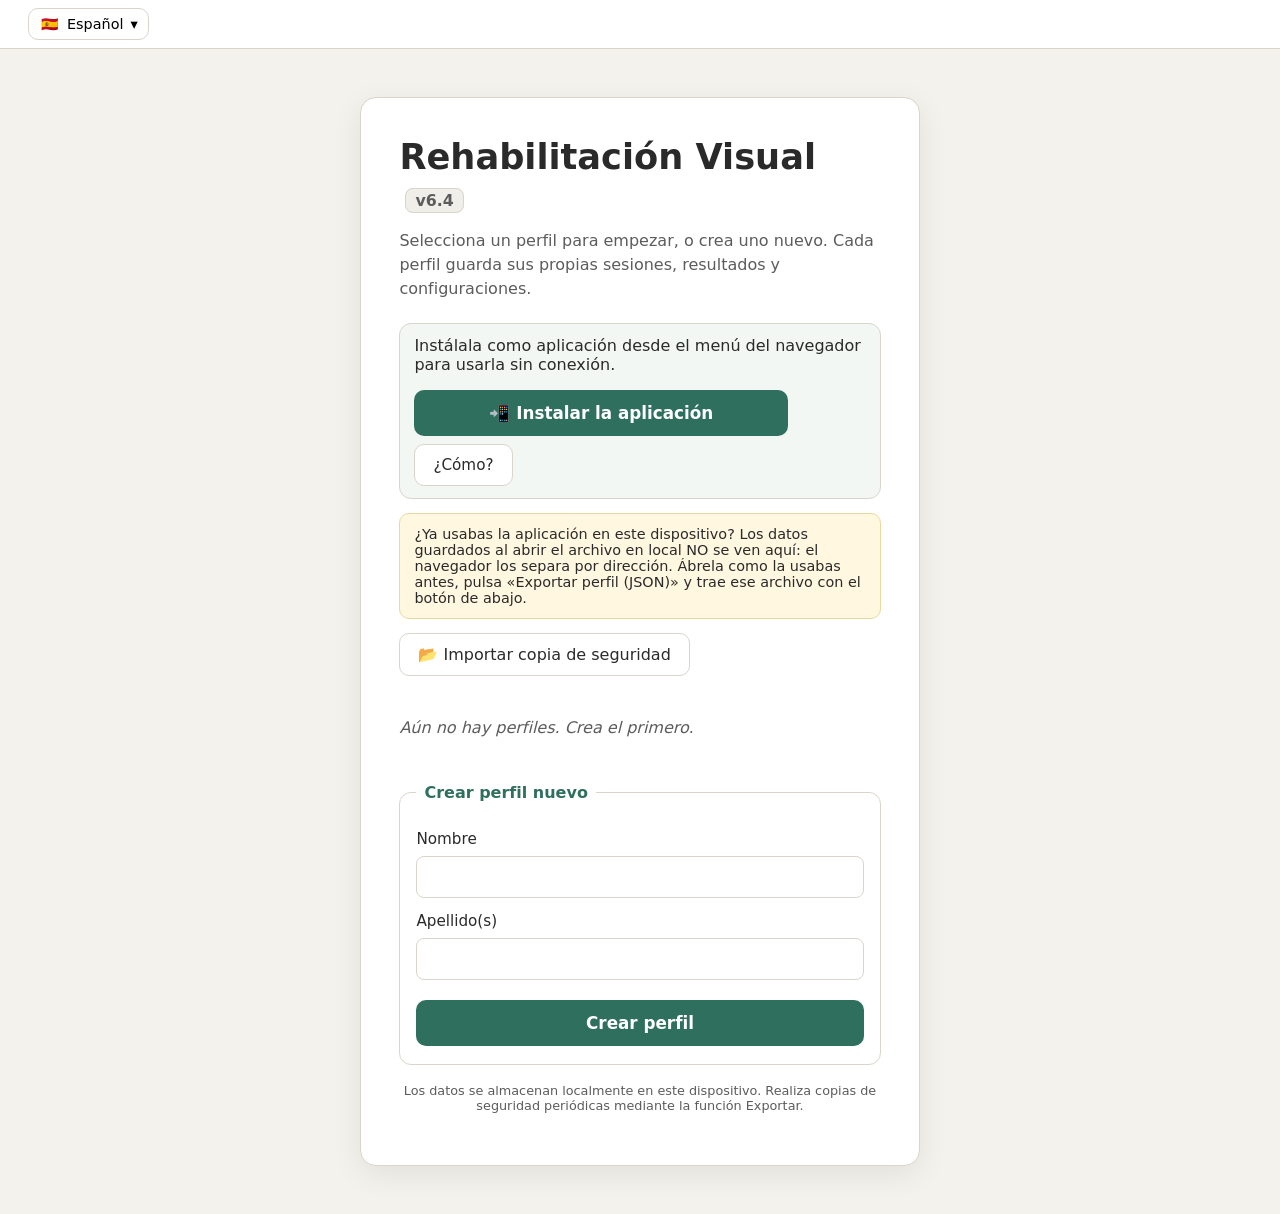
==== commit b8a0485e: "Add files via upload" ====
--- a/index.html
+++ b/index.html
@@ -386,8 +386,18 @@
 }
 .install-box .install-acts { display: flex; gap: 8px; flex-wrap: wrap; }
 .install-box button { font-size: 0.95rem; }
-#install-help { margin: -8px 0 14px; }
-#install-help b { color: var(--ink); }
+.install-help { margin: -8px 0 14px; }
+.install-help b { color: var(--ink); }
+.install-link {
+  display: block; width: -moz-fit-content; width: fit-content;
+  margin-top: 8px; padding: 10px 14px;
+  background: var(--accent); color: #fff; border-radius: 8px;
+  text-decoration: none; font-weight: 600;
+}
+.install-diag {
+  display: block; margin-top: 8px; font-size: 0.72rem;
+  color: var(--ink-soft); opacity: 0.8; word-break: break-all;
+}
 
 /* La maqueta muestra solo el anillo elegido. El margen del borde y el hueco
    de la figura de fijación son ya del tamaño mínimo imprescindible (un radio
@@ -795,9 +805,20 @@
   <!-- ===================== PANTALLA: SELECTOR DE PERFILES ===================== -->
   <section id="screen-profiles" class="screen active">
     <div class="panel">
-      <h1>Rehabilitación Visual <span class="ver">v6.3</span></h1>
+      <h1>Rehabilitación Visual <span class="ver">v6.4</span></h1>
       <p class="subtitle">Selecciona un perfil para empezar, o crea uno nuevo.
         Cada perfil guarda sus propias sesiones, resultados y configuraciones.</p>
+      <!-- Instalación en el dispositivo (también aquí: es lo primero que se
+           ve al abrir, y sin perfil creado no se llega al menú). -->
+      <div class="install-box hidden">
+        <span class="install-text"></span>
+        <span class="install-acts">
+          <button type="button" class="install-btn primary">📲 Instalar la aplicación</button>
+          <button type="button" class="install-how ghost">¿Cómo?</button>
+        </span>
+      </div>
+      <div class="install-help hint-text hidden"></div>
+
       <div id="legacy-notice" class="legacy-notice hidden"></div>
       <div id="restore-box" class="legacy-notice hidden"></div>
       <div class="review-actions" style="margin-bottom:14px">
@@ -827,14 +848,14 @@
 
       <!-- Instalación en el dispositivo. El navegador solo ofrece su propio
            aviso una vez; con este botón se puede pedir siempre que se quiera. -->
-      <div id="install-box" class="install-box hidden">
-        <span id="install-text">Puedes instalarla como aplicación y usarla sin conexión.</span>
+      <div class="install-box hidden">
+        <span class="install-text"></span>
         <span class="install-acts">
-          <button type="button" id="install-btn" class="primary">📲 Instalar la aplicación</button>
-          <button type="button" id="install-how" class="ghost">¿Cómo?</button>
+          <button type="button" class="install-btn primary">📲 Instalar la aplicación</button>
+          <button type="button" class="install-how ghost">¿Cómo?</button>
         </span>
       </div>
-      <div id="install-help" class="hint-text hidden"></div>
+      <div class="install-help hint-text hidden"></div>
 
       <div id="menu-overview" class="history-summary"></div>
       <div class="block-cards">
@@ -1468,7 +1489,7 @@
 (() => {
   "use strict";
 
-  const APP_VERSION = "6.3";
+  const APP_VERSION = "6.4";
   const SCHEMA_VERSION = 3;
   const STORAGE_KEY = "rehab_visual_sessions_v2";   // clave antigua (se conserva como copia)
   const CONFIG_KEY = "rehab_visual_config_v1";      // config antigua (fallback de migración)
@@ -3425,60 +3446,102 @@
     return location.protocol === "https:" ||
            location.hostname === "localhost" || location.hostname === "127.0.0.1";
   }
+  // Dirección publicada del proyecto. Desde un archivo abierto en local no hay
+  // forma de instalar (el navegador no lee el manifiesto ni registra el service
+  // worker con file://), así que el aviso ofrece este enlace para abrirla en
+  // línea una vez e instalarla desde ahí; después ya funciona sin conexión.
+  const DIRECCION_WEB =
+    "https://s7even456-cloud.github.io/Planificaci-n-App-Rehabilitacion-Visual-1-V1/";
+
+  const cajasInstalacion = () => document.querySelectorAll(".install-box");
+  const ayudasInstalacion = () => document.querySelectorAll(".install-help");
+
+  function mostrarAyudaInstalacion(mostrar) {
+    const html = textoGuiaInstalacion();
+    ayudasInstalacion().forEach(function (el) {
+      el.innerHTML = html;
+      el.classList.toggle("hidden", !mostrar);
+    });
+  }
+
   function pintarInstalacion() {
-    const caja = $("#install-box");
-    if (!caja) return;
-    if (appYaInstalada()) { caja.classList.add("hidden"); $("#install-help").classList.add("hidden"); return; }
-    caja.classList.remove("hidden");
-    // El botón se deja siempre: si el navegador no ha dado el evento, al
-    // pulsarlo se explica la ruta manual, que es lo que hace falta saber.
-    $("#install-text").textContent = window.__bip ? t("inst.ready") : t("inst.manual");
-  }
-  // Guía manual, según el navegador y cómo se haya abierto la página.
+    const cajas = cajasInstalacion();
+    if (!cajas.length) return;
+    const instalada = appYaInstalada();
+    const texto = window.__bip ? t("inst.ready") : t("inst.manual");
+    cajas.forEach(function (c) {
+      c.classList.toggle("hidden", instalada);
+      const tx = c.querySelector(".install-text");
+      if (tx) tx.textContent = texto;
+    });
+    if (instalada) ayudasInstalacion().forEach(function (e) { e.classList.add("hidden"); });
+  }
+
+  // Guía manual, según el navegador y cómo se haya abierto la página. Cuando la
+  // instalación es imposible se da el enlace, no solo la explicación.
   function textoGuiaInstalacion() {
     const ua = navigator.userAgent || "";
     const esIOS = /iPad|iPhone|iPod/.test(ua) ||
       (navigator.platform === "MacIntel" && navigator.maxTouchPoints > 1);
-    if (!sitioInstalable()) return t("inst.needHttps");
-    if (esIOS) return t("inst.ios");
-    return t("inst.android");
-  }
+    let html;
+    if (!sitioInstalable()) {
+      html = t("inst.needHttps") +
+        '<a class="install-link" href="' + DIRECCION_WEB + '" target="_blank" rel="noopener">' +
+        t("inst.openOnline") + "</a>";
+    } else {
+      html = esIOS ? t("inst.ios") : t("inst.android");
+    }
+    return html + '<span class="install-diag">' + diagnosticoInstalacion() + "</span>";
+  }
+
+  // Por qué el navegador puede no estar ofreciendo la instalación. Sin esto,
+  // cuando falla no hay forma de saber qué falta.
+  function diagnosticoInstalacion() {
+    const si = (b) => (b ? "✓" : "✗");          // sin texto: vale en cualquier idioma
+    const partes = [
+      t("inst.dOrigin") + ": " + (location.origin && location.origin !== "null"
+        ? location.origin : location.protocol),
+      t("inst.dSecure") + ": " + si(window.isSecureContext),
+      "service worker: " + si(!!navigator.serviceWorker),
+      t("inst.dEvent") + ": " + si(!!window.__bip),
+      t("inst.dInstalled") + ": " + si(appYaInstalada()),
+    ];
+    return partes.join(" · ");
+  }
+
+  function lanzarInstalacion() {
+    const ev = window.__bip;
+    if (!ev) { mostrarAyudaInstalacion(true); return; }
+    window.__bip = null;                        // el evento solo sirve una vez
+    try {
+      ev.prompt();
+      if (ev.userChoice && ev.userChoice.then) {
+        ev.userChoice.then(function (r) {
+          // Rechazada: el navegador no volverá a ofrecerla por su cuenta, así
+          // que se deja a mano la ruta manual.
+          if (!r || r.outcome !== "accepted") mostrarAyudaInstalacion(true);
+          pintarInstalacion();
+        });
+      }
+    } catch (e) { mostrarAyudaInstalacion(true); }
+  }
+
   function bindInstalacion() {
-    const caja = $("#install-box");
-    if (!caja) return;
+    if (!cajasInstalacion().length) return;
     window.__onBip = pintarInstalacion;          // por si llega más tarde
     window.addEventListener("appinstalled", function () {
       window.__bip = null;
-      $("#install-help").classList.add("hidden");
+      ayudasInstalacion().forEach(function (e) { e.classList.add("hidden"); });
       pintarInstalacion();
     });
-    $("#install-btn").addEventListener("click", function () {
-      const ev = window.__bip;
-      if (!ev) { $("#install-help").innerHTML = textoGuiaInstalacion(); $("#install-help").classList.remove("hidden"); return; }
-      window.__bip = null;                        // el evento solo sirve una vez
-      try {
-        ev.prompt();
-        if (ev.userChoice && ev.userChoice.then) {
-          ev.userChoice.then(function (r) {
-            if (!r || r.outcome !== "accepted") {
-              // Rechazada: el navegador no volverá a ofrecerla, así que se
-              // deja a mano la ruta manual.
-              $("#install-help").innerHTML = textoGuiaInstalacion();
-              $("#install-help").classList.remove("hidden");
-            }
-            pintarInstalacion();
-          });
-        }
-      } catch (e) {
-        $("#install-help").innerHTML = textoGuiaInstalacion();
-        $("#install-help").classList.remove("hidden");
-      }
-    });
-    $("#install-how").addEventListener("click", function () {
-      const ayuda = $("#install-help");
-      const oculta = ayuda.classList.contains("hidden");
-      ayuda.innerHTML = textoGuiaInstalacion();
-      ayuda.classList.toggle("hidden", !oculta);
+    document.querySelectorAll(".install-btn").forEach(function (b) {
+      b.addEventListener("click", lanzarInstalacion);
+    });
+    document.querySelectorAll(".install-how").forEach(function (b) {
+      b.addEventListener("click", function () {
+        const abierta = !$(".install-help").classList.contains("hidden");
+        mostrarAyudaInstalacion(!abierta);
+      });
     });
     pintarInstalacion();
   }
@@ -5162,7 +5225,7 @@
     "ex.bandB1":"No la veo · doble toque","ex.bandFind":"No la veo · siguiente · doble toque","ex.bandWord":"Saltar palabra · doble toque",
     "ex.speakLetter":"Letra","ex.wordProg":"Palabra: {0} de {1} letras","ex.confirmExit":"¿Finalizar el ejercicio? Se perderá la sesión actual.",
     "ex.confirmFinish":"¿Finalizar la sesión? Se conservarán los intentos ya realizados.","ex.wordRestarted":"Palabra reiniciada",
-    "inst.ready":"Puedes instalarla como aplicación y usarla sin conexión.","inst.manual":"Instálala como aplicación desde el menú del navegador para usarla sin conexión.","inst.btn":"📲 Instalar la aplicación","inst.how":"¿Cómo?","inst.android":"En Chrome, toca el menú <b>⋮</b> (arriba a la derecha) y elige <b>«Instalar aplicación»</b> o <b>«Añadir a la pantalla de inicio»</b>. Si no aparece la opción, recarga la página y vuelve a mirar.","inst.ios":"En Safari, toca el botón <b>Compartir</b> y elige <b>«Añadir a pantalla de inicio»</b>.","inst.needHttps":"Con el archivo abierto en local no se puede instalar. Ábrela desde su dirección <b>https://</b> y vuelve a intentarlo.","r.areaLegend":"Área configurada","r.titleB1":"Resultado de la sesión","r.titleB2":"Resultado de la sesión — Bloque 2","r.faultMap":"Mapa de fallos","r.errMap":"Mapa de errores",
+    "inst.openOnline":"Abrirla en línea ahora","inst.dOrigin":"dirección","inst.dSecure":"contexto seguro","inst.dEvent":"el navegador la ofrece","inst.dInstalled":"ya instalada","inst.ready":"Puedes instalarla como aplicación y usarla sin conexión.","inst.manual":"Instálala como aplicación desde el menú del navegador para usarla sin conexión.","inst.btn":"📲 Instalar la aplicación","inst.how":"¿Cómo?","inst.android":"En Chrome, toca el menú <b>⋮</b> (arriba a la derecha) y elige <b>«Instalar aplicación»</b> o <b>«Añadir a la pantalla de inicio»</b>. Si no aparece la opción, recarga la página y vuelve a mirar.","inst.ios":"En Safari, toca el botón <b>Compartir</b> y elige <b>«Añadir a pantalla de inicio»</b>.","inst.needHttps":"Con el archivo abierto en local no se puede instalar. Ábrela desde su dirección <b>https://</b> y vuelve a intentarlo.","r.areaLegend":"Área configurada","r.titleB1":"Resultado de la sesión","r.titleB2":"Resultado de la sesión — Bloque 2","r.faultMap":"Mapa de fallos","r.errMap":"Mapa de errores",
     "r.this":"Esta sesión","r.acc":"Acumulado","r.save":"Guardar resultados","r.discard":"Descartar",
     "r.confirmDiscard":"¿Descartar esta sesión sin guardarla?",
     "st.prec":"Precisión","st.precFirst":"Precisión (1.ᵉʳ intento)","st.precLetters":"Precisión de letras","st.hits":"Aciertos",
@@ -5256,7 +5319,7 @@
     "ex.bandB1":"I can't see it · double tap","ex.bandFind":"I can't see it · next · double tap","ex.bandWord":"Skip word · double tap",
     "ex.speakLetter":"Letter","ex.wordProg":"Word: {0} of {1} letters","ex.confirmExit":"Finish the exercise? The current session will be lost.",
     "ex.confirmFinish":"Finish the session? Completed attempts will be kept.","ex.wordRestarted":"Word restarted",
-    "inst.ready":"You can install it as an app and use it offline.","inst.manual":"Install it as an app from the browser menu to use it offline.","inst.btn":"📲 Install the app","inst.how":"How?","inst.android":"In Chrome, tap the <b>⋮</b> menu (top right) and choose <b>“Install app”</b> or <b>“Add to Home screen”</b>. If the option is missing, reload the page and look again.","inst.ios":"In Safari, tap the <b>Share</b> button and choose <b>“Add to Home Screen”</b>.","inst.needHttps":"It cannot be installed from a local file. Open it from its <b>https://</b> address and try again.","r.areaLegend":"Configured area","r.titleB1":"Session results","r.titleB2":"Session results — Block 2","r.faultMap":"Error map","r.errMap":"Error map",
+    "inst.openOnline":"Open it online now","inst.dOrigin":"address","inst.dSecure":"secure context","inst.dEvent":"browser offers it","inst.dInstalled":"already installed","inst.ready":"You can install it as an app and use it offline.","inst.manual":"Install it as an app from the browser menu to use it offline.","inst.btn":"📲 Install the app","inst.how":"How?","inst.android":"In Chrome, tap the <b>⋮</b> menu (top right) and choose <b>“Install app”</b> or <b>“Add to Home screen”</b>. If the option is missing, reload the page and look again.","inst.ios":"In Safari, tap the <b>Share</b> button and choose <b>“Add to Home Screen”</b>.","inst.needHttps":"It cannot be installed from a local file. Open it from its <b>https://</b> address and try again.","r.areaLegend":"Configured area","r.titleB1":"Session results","r.titleB2":"Session results — Block 2","r.faultMap":"Error map","r.errMap":"Error map",
     "r.this":"This session","r.acc":"Accumulated","r.save":"Save results","r.discard":"Discard",
     "r.confirmDiscard":"Discard this session without saving?",
     "st.prec":"Accuracy","st.precFirst":"Accuracy (1st try)","st.precLetters":"Letter accuracy","st.hits":"Hits",
@@ -5350,7 +5413,7 @@
     "ex.bandB1":"No la veig · doble toc","ex.bandFind":"No la veig · següent · doble toc","ex.bandWord":"Saltar paraula · doble toc",
     "ex.speakLetter":"Lletra","ex.wordProg":"Paraula: {0} de {1} lletres","ex.confirmExit":"Finalitzar l'exercici? Es perdrà la sessió actual.",
     "ex.confirmFinish":"Finalitzar la sessió? Es conservaran els intents realitzats.","ex.wordRestarted":"Paraula reiniciada",
-    "inst.ready":"Pots instal·lar-la com a aplicació i fer-la servir sense connexió.","inst.manual":"Instal·la-la com a aplicació des del menú del navegador per usar-la sense connexió.","inst.btn":"📲 Instal·lar l'aplicació","inst.how":"Com?","inst.android":"A Chrome, toca el menú <b>⋮</b> (a dalt a la dreta) i tria <b>«Instal·lar aplicació»</b> o <b>«Afegir a la pantalla d'inici»</b>. Si no hi és, torna a carregar la pàgina i mira-ho de nou.","inst.ios":"A Safari, toca el botó <b>Compartir</b> i tria <b>«Afegir a la pantalla d'inici»</b>.","inst.needHttps":"Amb el fitxer obert en local no es pot instal·lar. Obre-la des de la seva adreça <b>https://</b> i torna-ho a provar.","r.areaLegend":"Àrea configurada","r.titleB1":"Resultat de la sessió","r.titleB2":"Resultat de la sessió — Bloc 2","r.faultMap":"Mapa d'errors","r.errMap":"Mapa d'errors",
+    "inst.openOnline":"Obrir-la en línia ara","inst.dOrigin":"adreça","inst.dSecure":"context segur","inst.dEvent":"el navegador l'ofereix","inst.dInstalled":"ja instal·lada","inst.ready":"Pots instal·lar-la com a aplicació i fer-la servir sense connexió.","inst.manual":"Instal·la-la com a aplicació des del menú del navegador per usar-la sense connexió.","inst.btn":"📲 Instal·lar l'aplicació","inst.how":"Com?","inst.android":"A Chrome, toca el menú <b>⋮</b> (a dalt a la dreta) i tria <b>«Instal·lar aplicació»</b> o <b>«Afegir a la pantalla d'inici»</b>. Si no hi és, torna a carregar la pàgina i mira-ho de nou.","inst.ios":"A Safari, toca el botó <b>Compartir</b> i tria <b>«Afegir a la pantalla d'inici»</b>.","inst.needHttps":"Amb el fitxer obert en local no es pot instal·lar. Obre-la des de la seva adreça <b>https://</b> i torna-ho a provar.","r.areaLegend":"Àrea configurada","r.titleB1":"Resultat de la sessió","r.titleB2":"Resultat de la sessió — Bloc 2","r.faultMap":"Mapa d'errors","r.errMap":"Mapa d'errors",
     "r.this":"Aquesta sessió","r.acc":"Acumulat","r.save":"Desar resultats","r.discard":"Descartar",
     "r.confirmDiscard":"Descartar aquesta sessió sense desar-la?",
     "st.prec":"Precisió","st.precFirst":"Precisió (1r intent)","st.precLetters":"Precisió de lletres","st.hits":"Encerts",
@@ -5397,7 +5460,7 @@
     "ex.bandB1":"Non a vexo · dobre toque","ex.bandFind":"Non a vexo · seguinte · dobre toque","ex.bandWord":"Saltar palabra · dobre toque",
     "ex.wordProg":"Palabra: {0} de {1} letras","ex.confirmExit":"Finalizar o exercicio? Perderase a sesión actual.",
     "ex.confirmFinish":"Finalizar a sesión? Conservaranse os intentos realizados.","ex.wordRestarted":"Palabra reiniciada",
-    "inst.ready":"Podes instalala como aplicación e usala sen conexión.","inst.manual":"Instálaa como aplicación desde o menú do navegador para usala sen conexión.","inst.btn":"📲 Instalar a aplicación","inst.how":"Como?","inst.android":"En Chrome, toca o menú <b>⋮</b> (arriba á dereita) e escolle <b>«Instalar aplicación»</b> ou <b>«Engadir á pantalla de inicio»</b>. Se non aparece, recarga a páxina e mira de novo.","inst.ios":"En Safari, toca o botón <b>Compartir</b> e escolle <b>«Engadir á pantalla de inicio»</b>.","inst.needHttps":"Co ficheiro aberto en local non se pode instalar. Ábrea desde o seu enderezo <b>https://</b> e téntao outra vez.","r.areaLegend":"Área configurada","r.titleB1":"Resultado da sesión","r.titleB2":"Resultado da sesión — Bloque 2","r.faultMap":"Mapa de fallos","r.errMap":"Mapa de erros",
+    "inst.openOnline":"Abrila en liña agora","inst.dOrigin":"enderezo","inst.dSecure":"contexto seguro","inst.dEvent":"o navegador ofrécea","inst.dInstalled":"xa instalada","inst.ready":"Podes instalala como aplicación e usala sen conexión.","inst.manual":"Instálaa como aplicación desde o menú do navegador para usala sen conexión.","inst.btn":"📲 Instalar a aplicación","inst.how":"Como?","inst.android":"En Chrome, toca o menú <b>⋮</b> (arriba á dereita) e escolle <b>«Instalar aplicación»</b> ou <b>«Engadir á pantalla de inicio»</b>. Se non aparece, recarga a páxina e mira de novo.","inst.ios":"En Safari, toca o botón <b>Compartir</b> e escolle <b>«Engadir á pantalla de inicio»</b>.","inst.needHttps":"Co ficheiro aberto en local non se pode instalar. Ábrea desde o seu enderezo <b>https://</b> e téntao outra vez.","r.areaLegend":"Área configurada","r.titleB1":"Resultado da sesión","r.titleB2":"Resultado da sesión — Bloque 2","r.faultMap":"Mapa de fallos","r.errMap":"Mapa de erros",
     "r.this":"Esta sesión","r.acc":"Acumulado","r.save":"Gardar resultados","r.confirmDiscard":"Descartar esta sesión sen gardala?",
     "st.hits":"Acertos","st.firstTry":"Acertos á primeira","st.wordsDone":"Palabras completadas","st.notSeen":"Non vistos","st.omissions":"Omisións",
     "st.errors":"Erros","st.meanErr":"Erro medio (raios)","st.meanTime":"Tempo medio","st.meanWord":"Tempo medio/palabra","st.meanLetter":"Tempo medio/letra",
@@ -5436,7 +5499,7 @@
     "ex.bandB1":"Ez dut ikusten · ukitu bikoitza","ex.bandFind":"Ez dut ikusten · hurrengoa · ukitu bikoitza","ex.bandWord":"Hitza saltatu · ukitu bikoitza",
     "ex.speakLetter":"Letra","ex.wordProg":"Hitza: {0} / {1} letra","ex.confirmExit":"Ariketa amaitu? Uneko saioa galduko da.",
     "ex.confirmFinish":"Saioa amaitu? Egindako saiakerak gordeko dira.","ex.wordRestarted":"Hitza berrabiarazita",
-    "inst.ready":"Aplikazio gisa instala dezakezu eta konexiorik gabe erabili.","inst.manual":"Instalatu aplikazio gisa nabigatzailearen menutik, konexiorik gabe erabiltzeko.","inst.btn":"📲 Aplikazioa instalatu","inst.how":"Nola?","inst.android":"Chromen, ukitu <b>⋮</b> menua (goian eskuinean) eta aukeratu <b>«Instalatu aplikazioa»</b> edo <b>«Gehitu hasierako pantailan»</b>. Agertzen ez bada, birkargatu orria eta begiratu berriro.","inst.ios":"Safarin, ukitu <b>Partekatu</b> botoia eta aukeratu <b>«Gehitu hasierako pantailan»</b>.","inst.needHttps":"Fitxategia bertan irekita ezin da instalatu. Ireki bere <b>https://</b> helbidetik eta saiatu berriro.","r.areaLegend":"Konfiguratutako eremua","r.titleB1":"Saioaren emaitza","r.titleB2":"Saioaren emaitza — 2. blokea","r.faultMap":"Akatsen mapa","r.errMap":"Erroreen mapa",
+    "inst.openOnline":"Ireki sarean orain","inst.dOrigin":"helbidea","inst.dSecure":"testuinguru segurua","inst.dEvent":"nabigatzaileak eskaintzen du","inst.dInstalled":"instalatuta dago","inst.ready":"Aplikazio gisa instala dezakezu eta konexiorik gabe erabili.","inst.manual":"Instalatu aplikazio gisa nabigatzailearen menutik, konexiorik gabe erabiltzeko.","inst.btn":"📲 Aplikazioa instalatu","inst.how":"Nola?","inst.android":"Chromen, ukitu <b>⋮</b> menua (goian eskuinean) eta aukeratu <b>«Instalatu aplikazioa»</b> edo <b>«Gehitu hasierako pantailan»</b>. Agertzen ez bada, birkargatu orria eta begiratu berriro.","inst.ios":"Safarin, ukitu <b>Partekatu</b> botoia eta aukeratu <b>«Gehitu hasierako pantailan»</b>.","inst.needHttps":"Fitxategia bertan irekita ezin da instalatu. Ireki bere <b>https://</b> helbidetik eta saiatu berriro.","r.areaLegend":"Konfiguratutako eremua","r.titleB1":"Saioaren emaitza","r.titleB2":"Saioaren emaitza — 2. blokea","r.faultMap":"Akatsen mapa","r.errMap":"Erroreen mapa",
     "r.this":"Saio hau","r.acc":"Metatua","r.save":"Emaitzak gorde","r.discard":"Baztertu","r.confirmDiscard":"Saio hau gorde gabe baztertu?",
     "st.prec":"Zehaztasuna","st.hits":"Asmatuak","st.notSeen":"Ikusi gabeak","st.omissions":"Omisioak","st.errors":"Erroreak",
     "st.meanTime":"Batez besteko denbora","st.duration":"Iraupena","st.hemiOf":"asmatze","st.fieldLR":"Ezker / eskuin eremua","st.fieldTB":"Goiko / beheko eremua",
@@ -5469,7 +5532,7 @@
     "ex.bandB1":"Não a vejo · duplo toque","ex.bandFind":"Não a vejo · seguinte · duplo toque","ex.bandWord":"Saltar palavra · duplo toque",
     "ex.speakLetter":"Letra","ex.wordProg":"Palavra: {0} de {1} letras","ex.confirmExit":"Terminar o exercício? A sessão atual será perdida.",
     "ex.confirmFinish":"Terminar a sessão? As tentativas realizadas serão guardadas.","ex.wordRestarted":"Palavra reiniciada",
-    "inst.ready":"Podes instalá-la como aplicação e usá-la sem ligação.","inst.manual":"Instala-a como aplicação a partir do menu do navegador para a usar sem ligação.","inst.btn":"📲 Instalar a aplicação","inst.how":"Como?","inst.android":"No Chrome, toca no menu <b>⋮</b> (canto superior direito) e escolhe <b>«Instalar aplicação»</b> ou <b>«Adicionar ao ecrã principal»</b>. Se não aparecer, recarrega a página e volta a ver.","inst.ios":"No Safari, toca no botão <b>Partilhar</b> e escolhe <b>«Adicionar ao ecrã principal»</b>.","inst.needHttps":"Com o ficheiro aberto localmente não é possível instalar. Abre-a a partir do endereço <b>https://</b> e tenta de novo.","r.areaLegend":"Área configurada","r.titleB1":"Resultado da sessão","r.titleB2":"Resultado da sessão — Bloco 2","r.faultMap":"Mapa de falhas","r.errMap":"Mapa de erros",
+    "inst.openOnline":"Abri-la online agora","inst.dOrigin":"endereço","inst.dSecure":"contexto seguro","inst.dEvent":"o navegador oferece-a","inst.dInstalled":"já instalada","inst.ready":"Podes instalá-la como aplicação e usá-la sem ligação.","inst.manual":"Instala-a como aplicação a partir do menu do navegador para a usar sem ligação.","inst.btn":"📲 Instalar a aplicação","inst.how":"Como?","inst.android":"No Chrome, toca no menu <b>⋮</b> (canto superior direito) e escolhe <b>«Instalar aplicação»</b> ou <b>«Adicionar ao ecrã principal»</b>. Se não aparecer, recarrega a página e volta a ver.","inst.ios":"No Safari, toca no botão <b>Partilhar</b> e escolhe <b>«Adicionar ao ecrã principal»</b>.","inst.needHttps":"Com o ficheiro aberto localmente não é possível instalar. Abre-a a partir do endereço <b>https://</b> e tenta de novo.","r.areaLegend":"Área configurada","r.titleB1":"Resultado da sessão","r.titleB2":"Resultado da sessão — Bloco 2","r.faultMap":"Mapa de falhas","r.errMap":"Mapa de erros",
     "r.this":"Esta sessão","r.acc":"Acumulado","r.save":"Guardar resultados","r.discard":"Descartar","r.confirmDiscard":"Descartar esta sessão sem guardar?",
     "st.prec":"Precisão","st.hits":"Acertos","st.firstTry":"Acertos à primeira","st.wordsDone":"Palavras completadas","st.notSeen":"Não vistos",
     "st.omissions":"Omissões","st.incomplete":"Incompletas","st.errors":"Erros","st.meanErr":"Erro médio (raios)","st.meanTime":"Tempo médio",
@@ -5509,7 +5572,7 @@
     "ex.bandB1":"Non la vedo · doppio tocco","ex.bandFind":"Non la vedo · successiva · doppio tocco","ex.bandWord":"Salta parola · doppio tocco",
     "ex.speakLetter":"Lettera","ex.wordProg":"Parola: {0} di {1} lettere","ex.confirmExit":"Terminare l'esercizio? La sessione attuale andrà persa.",
     "ex.confirmFinish":"Terminare la sessione? I tentativi effettuati saranno conservati.","ex.wordRestarted":"Parola ricominciata",
-    "inst.ready":"Puoi installarla come app e usarla senza connessione.","inst.manual":"Installala come app dal menu del browser per usarla senza connessione.","inst.btn":"📲 Installa l'app","inst.how":"Come?","inst.android":"In Chrome, tocca il menu <b>⋮</b> (in alto a destra) e scegli <b>«Installa app»</b> o <b>«Aggiungi a schermata Home»</b>. Se non compare, ricarica la pagina e riprova a guardare.","inst.ios":"In Safari, tocca il pulsante <b>Condividi</b> e scegli <b>«Aggiungi a Home»</b>.","inst.needHttps":"Con il file aperto in locale non si può installare. Aprila dal suo indirizzo <b>https://</b> e riprova.","r.areaLegend":"Area configurata","r.titleB1":"Risultato della sessione","r.titleB2":"Risultato della sessione — Blocco 2","r.faultMap":"Mappa degli errori","r.errMap":"Mappa degli errori",
+    "inst.openOnline":"Aprirla online ora","inst.dOrigin":"indirizzo","inst.dSecure":"contesto sicuro","inst.dEvent":"il browser la offre","inst.dInstalled":"già installata","inst.ready":"Puoi installarla come app e usarla senza connessione.","inst.manual":"Installala come app dal menu del browser per usarla senza connessione.","inst.btn":"📲 Installa l'app","inst.how":"Come?","inst.android":"In Chrome, tocca il menu <b>⋮</b> (in alto a destra) e scegli <b>«Installa app»</b> o <b>«Aggiungi a schermata Home»</b>. Se non compare, ricarica la pagina e riprova a guardare.","inst.ios":"In Safari, tocca il pulsante <b>Condividi</b> e scegli <b>«Aggiungi a Home»</b>.","inst.needHttps":"Con il file aperto in locale non si può installare. Aprila dal suo indirizzo <b>https://</b> e riprova.","r.areaLegend":"Area configurata","r.titleB1":"Risultato della sessione","r.titleB2":"Risultato della sessione — Blocco 2","r.faultMap":"Mappa degli errori","r.errMap":"Mappa degli errori",
     "r.this":"Questa sessione","r.acc":"Accumulato","r.save":"Salva risultati","r.discard":"Scarta","r.confirmDiscard":"Scartare questa sessione senza salvarla?",
     "st.prec":"Precisione","st.hits":"Corretti","st.notSeen":"Non visti","st.omissions":"Omissioni","st.errors":"Errori",
     "st.meanTime":"Tempo medio","st.duration":"Durata","st.hemiOf":"successi","st.fieldLR":"Campo sin / des","st.fieldTB":"Campo sup / inf","st.bias":"Bias dell'errore",
@@ -5544,7 +5607,7 @@
     "ex.bandB1":"Je ne la vois pas · double touche","ex.bandFind":"Je ne la vois pas · suivante · double touche","ex.bandWord":"Passer le mot · double touche",
     "ex.speakLetter":"Lettre","ex.wordProg":"Mot : {0} sur {1} lettres","ex.confirmExit":"Terminer l'exercice ? La session actuelle sera perdue.",
     "ex.confirmFinish":"Terminer la session ? Les essais réalisés seront conservés.","ex.wordRestarted":"Mot recommencé",
-    "inst.ready":"Tu peux l’installer comme application et l’utiliser hors connexion.","inst.manual":"Installe-la comme application depuis le menu du navigateur pour l’utiliser hors connexion.","inst.btn":"📲 Installer l’application","inst.how":"Comment ?","inst.android":"Dans Chrome, touche le menu <b>⋮</b> (en haut à droite) et choisis <b>« Installer l’application »</b> ou <b>« Ajouter à l’écran d’accueil »</b>. Si l’option manque, recharge la page et regarde à nouveau.","inst.ios":"Dans Safari, touche le bouton <b>Partager</b> et choisis <b>« Sur l’écran d’accueil »</b>.","inst.needHttps":"Impossible d’installer depuis un fichier local. Ouvre-la à son adresse <b>https://</b> et réessaie.","r.areaLegend":"Zone configurée","r.titleB1":"Résultat de la session","r.titleB2":"Résultat de la session — Bloc 2","r.faultMap":"Carte des erreurs","r.errMap":"Carte des erreurs",
+    "inst.openOnline":"L’ouvrir en ligne maintenant","inst.dOrigin":"adresse","inst.dSecure":"contexte sécurisé","inst.dEvent":"le navigateur la propose","inst.dInstalled":"déjà installée","inst.ready":"Tu peux l’installer comme application et l’utiliser hors connexion.","inst.manual":"Installe-la comme application depuis le menu du navigateur pour l’utiliser hors connexion.","inst.btn":"📲 Installer l’application","inst.how":"Comment ?","inst.android":"Dans Chrome, touche le menu <b>⋮</b> (en haut à droite) et choisis <b>« Installer l’application »</b> ou <b>« Ajouter à l’écran d’accueil »</b>. Si l’option manque, recharge la page et regarde à nouveau.","inst.ios":"Dans Safari, touche le bouton <b>Partager</b> et choisis <b>« Sur l’écran d’accueil »</b>.","inst.needHttps":"Impossible d’installer depuis un fichier local. Ouvre-la à son adresse <b>https://</b> et réessaie.","r.areaLegend":"Zone configurée","r.titleB1":"Résultat de la session","r.titleB2":"Résultat de la session — Bloc 2","r.faultMap":"Carte des erreurs","r.errMap":"Carte des erreurs",
     "r.this":"Cette session","r.acc":"Cumulé","r.save":"Enregistrer les résultats","r.discard":"Abandonner","r.confirmDiscard":"Abandonner cette session sans l'enregistrer ?",
     "st.prec":"Précision","st.hits":"Réussites","st.notSeen":"Non vus","st.omissions":"Omissions","st.errors":"Erreurs",
     "st.meanTime":"Temps moyen","st.duration":"Durée","st.hemiOf":"réussites","st.fieldLR":"Champ gauche / droit","st.fieldTB":"Champ sup / inf","st.bias":"Biais de l'erreur",
@@ -5579,7 +5642,7 @@
     "ex.bandB1":"Ich sehe es nicht · Doppeltipp","ex.bandFind":"Ich sehe ihn nicht · weiter · Doppeltipp","ex.bandWord":"Wort überspringen · Doppeltipp",
     "ex.speakLetter":"Buchstabe","ex.wordProg":"Wort: {0} von {1} Buchstaben","ex.confirmExit":"Übung beenden? Die aktuelle Sitzung geht verloren.",
     "ex.confirmFinish":"Sitzung beenden? Die durchgeführten Versuche bleiben erhalten.","ex.wordRestarted":"Wort neu begonnen",
-    "inst.ready":"Du kannst sie als App installieren und offline nutzen.","inst.manual":"Installiere sie über das Browsermenü als App, um sie offline zu nutzen.","inst.btn":"📲 App installieren","inst.how":"Wie?","inst.android":"Tippe in Chrome auf das Menü <b>⋮</b> (oben rechts) und wähle <b>„App installieren“</b> oder <b>„Zum Startbildschirm hinzufügen“</b>. Fehlt die Option, lade die Seite neu und schau erneut.","inst.ios":"Tippe in Safari auf <b>Teilen</b> und wähle <b>„Zum Home-Bildschirm“</b>.","inst.needHttps":"Aus einer lokalen Datei ist keine Installation möglich. Öffne sie über ihre <b>https://</b>-Adresse und versuche es erneut.","r.areaLegend":"Eingestellter Bereich","r.titleB1":"Sitzungsergebnis","r.titleB2":"Sitzungsergebnis — Block 2","r.faultMap":"Fehlerkarte","r.errMap":"Fehlerkarte",
+    "inst.openOnline":"Jetzt online öffnen","inst.dOrigin":"Adresse","inst.dSecure":"sicherer Kontext","inst.dEvent":"Browser bietet sie an","inst.dInstalled":"bereits installiert","inst.ready":"Du kannst sie als App installieren und offline nutzen.","inst.manual":"Installiere sie über das Browsermenü als App, um sie offline zu nutzen.","inst.btn":"📲 App installieren","inst.how":"Wie?","inst.android":"Tippe in Chrome auf das Menü <b>⋮</b> (oben rechts) und wähle <b>„App installieren“</b> oder <b>„Zum Startbildschirm hinzufügen“</b>. Fehlt die Option, lade die Seite neu und schau erneut.","inst.ios":"Tippe in Safari auf <b>Teilen</b> und wähle <b>„Zum Home-Bildschirm“</b>.","inst.needHttps":"Aus einer lokalen Datei ist keine Installation möglich. Öffne sie über ihre <b>https://</b>-Adresse und versuche es erneut.","r.areaLegend":"Eingestellter Bereich","r.titleB1":"Sitzungsergebnis","r.titleB2":"Sitzungsergebnis — Block 2","r.faultMap":"Fehlerkarte","r.errMap":"Fehlerkarte",
     "r.this":"Diese Sitzung","r.acc":"Kumuliert","r.save":"Ergebnisse speichern","r.discard":"Verwerfen","r.confirmDiscard":"Diese Sitzung ohne Speichern verwerfen?",
     "st.prec":"Genauigkeit","st.hits":"Treffer","st.notSeen":"Nicht gesehen","st.omissions":"Auslassungen","st.errors":"Fehler",
     "st.meanTime":"Mittlere Zeit","st.duration":"Dauer","st.hemiOf":"Treffer","st.fieldLR":"Linkes / rechtes Feld","st.fieldTB":"Oberes / unteres Feld","st.bias":"Fehlertendenz",
@@ -5614,7 +5677,7 @@
     "ex.bandB1":"Не вижу · двойное касание","ex.bandFind":"Не вижу · следующая · двойное касание","ex.bandWord":"Пропустить слово · двойное касание",
     "ex.speakLetter":"Буква","ex.wordProg":"Слово: {0} из {1} букв","ex.confirmExit":"Завершить упражнение? Текущий сеанс будет потерян.",
     "ex.confirmFinish":"Завершить сеанс? Выполненные попытки будут сохранены.","ex.wordRestarted":"Слово начато заново",
-    "inst.ready":"Можно установить как приложение и работать без сети.","inst.manual":"Установите как приложение через меню браузера, чтобы работать без сети.","inst.btn":"📲 Установить приложение","inst.how":"Как?","inst.android":"В Chrome нажмите меню <b>⋮</b> (справа вверху) и выберите <b>«Установить приложение»</b> или <b>«Добавить на главный экран»</b>. Если пункта нет, перезагрузите страницу и посмотрите снова.","inst.ios":"В Safari нажмите <b>Поделиться</b> и выберите <b>«На экран «Домой»»</b>.","inst.needHttps":"Из локального файла установка невозможна. Откройте по адресу <b>https://</b> и попробуйте снова.","r.areaLegend":"Заданная зона","r.titleB1":"Результат сеанса","r.titleB2":"Результат сеанса — блок 2","r.faultMap":"Карта ошибок","r.errMap":"Карта ошибок",
+    "inst.openOnline":"Открыть онлайн сейчас","inst.dOrigin":"адрес","inst.dSecure":"защищённый контекст","inst.dEvent":"браузер предлагает","inst.dInstalled":"уже установлено","inst.ready":"Можно установить как приложение и работать без сети.","inst.manual":"Установите как приложение через меню браузера, чтобы работать без сети.","inst.btn":"📲 Установить приложение","inst.how":"Как?","inst.android":"В Chrome нажмите меню <b>⋮</b> (справа вверху) и выберите <b>«Установить приложение»</b> или <b>«Добавить на главный экран»</b>. Если пункта нет, перезагрузите страницу и посмотрите снова.","inst.ios":"В Safari нажмите <b>Поделиться</b> и выберите <b>«На экран «Домой»»</b>.","inst.needHttps":"Из локального файла установка невозможна. Откройте по адресу <b>https://</b> и попробуйте снова.","r.areaLegend":"Заданная зона","r.titleB1":"Результат сеанса","r.titleB2":"Результат сеанса — блок 2","r.faultMap":"Карта ошибок","r.errMap":"Карта ошибок",
     "r.this":"Этот сеанс","r.acc":"Суммарно","r.save":"Сохранить результаты","r.discard":"Отменить","r.confirmDiscard":"Отменить сеанс без сохранения?",
     "st.prec":"Точность","st.hits":"Попадания","st.notSeen":"Не увидены","st.omissions":"Пропуски","st.errors":"Ошибки",
     "st.meanTime":"Среднее время","st.duration":"Длительность","st.hemiOf":"попаданий","st.fieldLR":"Левое / правое поле","st.fieldTB":"Верхнее / нижнее поле","st.bias":"Смещение ошибки",
@@ -5736,7 +5799,7 @@
     ['#cfg-stim-shape option[value="x"]', "cfg.optX"],
     ['#cfg-stim-shape option[value="circle"]', "cfg.optCircle"],
     ["#screen-config fieldset:nth-of-type(2) label.field:nth-of-type(3)>span", "cfg.stimSize"],
-    ["#install-btn", "inst.btn"], ["#install-how", "inst.how"],
+    [".install-btn", "inst.btn"], [".install-how", "inst.how"],
     ["#cfg-origin-field>span", "cfg.origin"],
     ["#cfg-rad-field>span", "cfg.radRange"],
     ["#screen-config fieldset:nth-of-type(3) legend", "cfg.center"],
@@ -5887,10 +5950,8 @@
     // El aviso de instalación y su guía también siguen al idioma.
     try {
       pintarInstalacion();
-      const ayudaInst = $("#install-help");
-      if (ayudaInst && !ayudaInst.classList.contains("hidden")) {
-        ayudaInst.innerHTML = textoGuiaInstalacion();
-      }
+      const abierta = $(".install-help") && !$(".install-help").classList.contains("hidden");
+      if (abierta) mostrarAyudaInstalacion(true);
     } catch (e) { /* aún sin montar */ }
     // segundos h3 (mapas) de los historiales
     const h3b1 = document.querySelectorAll("#screen-history h3");
